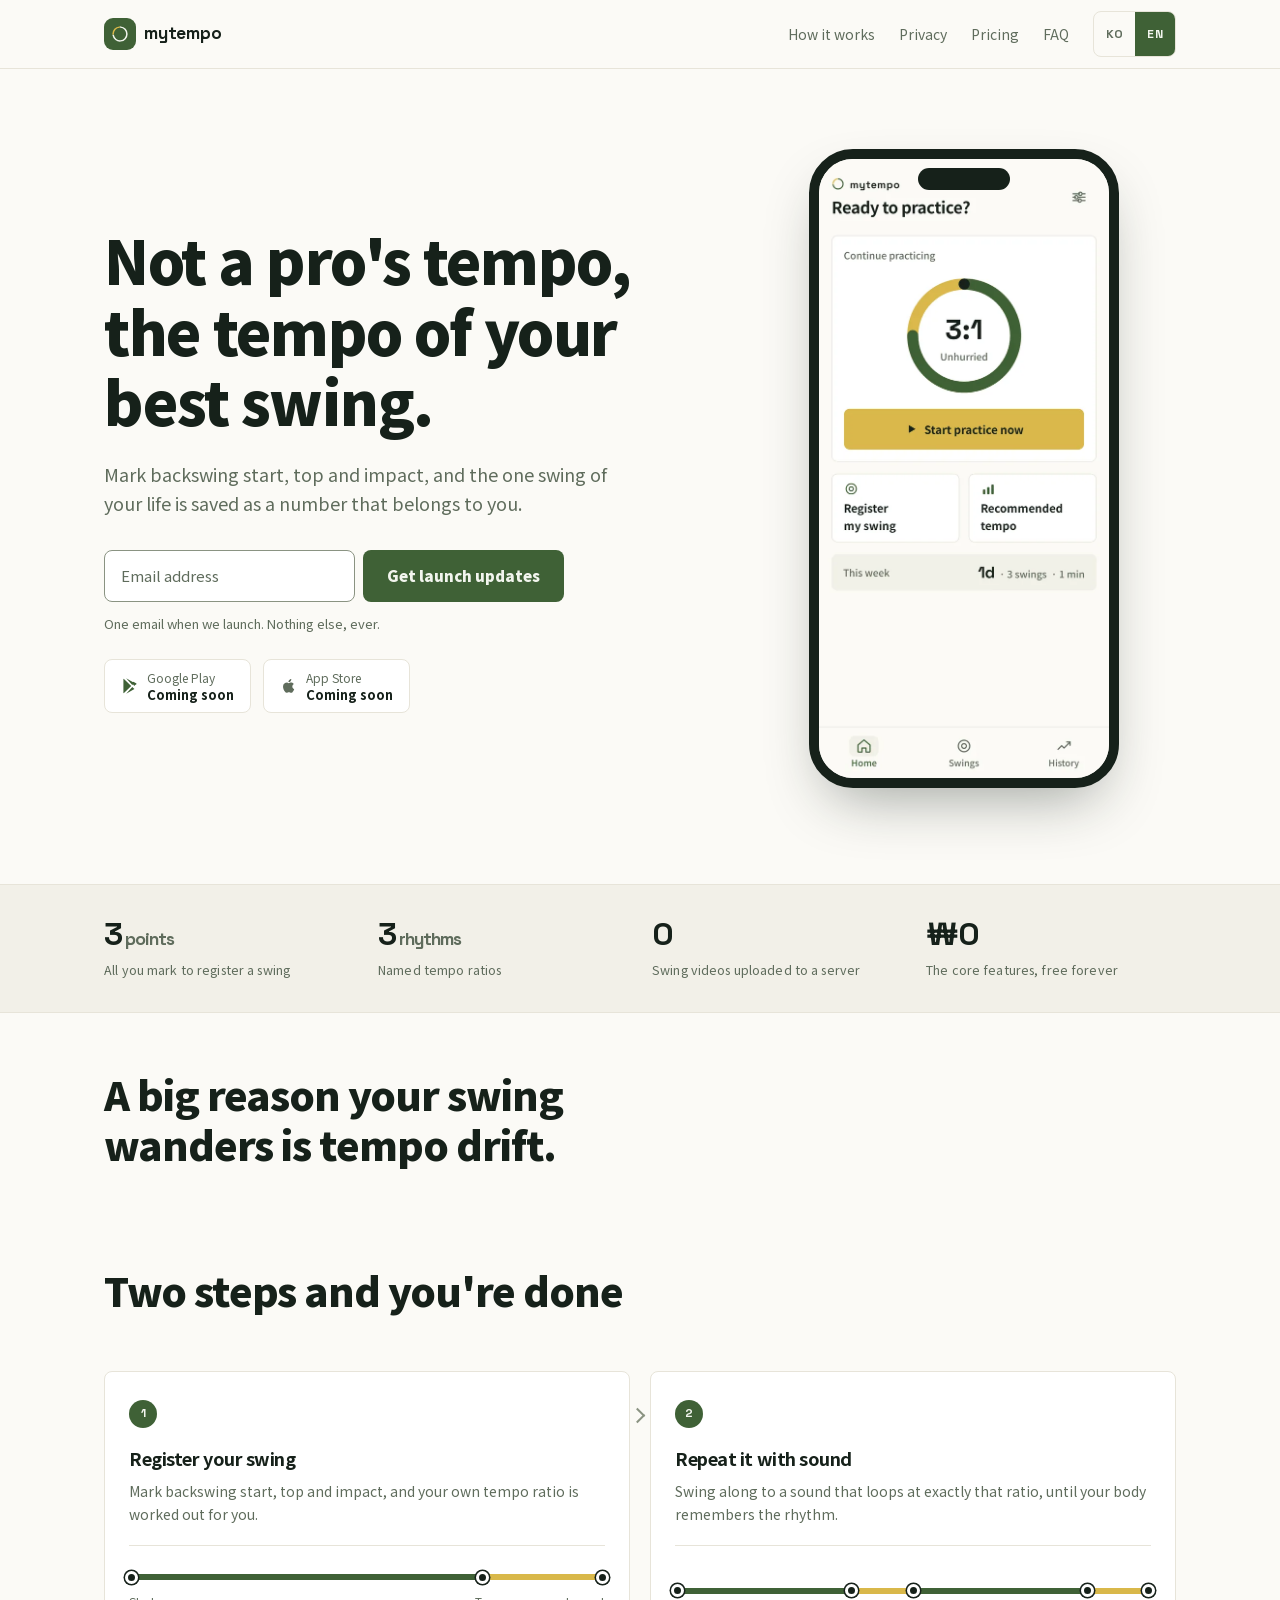
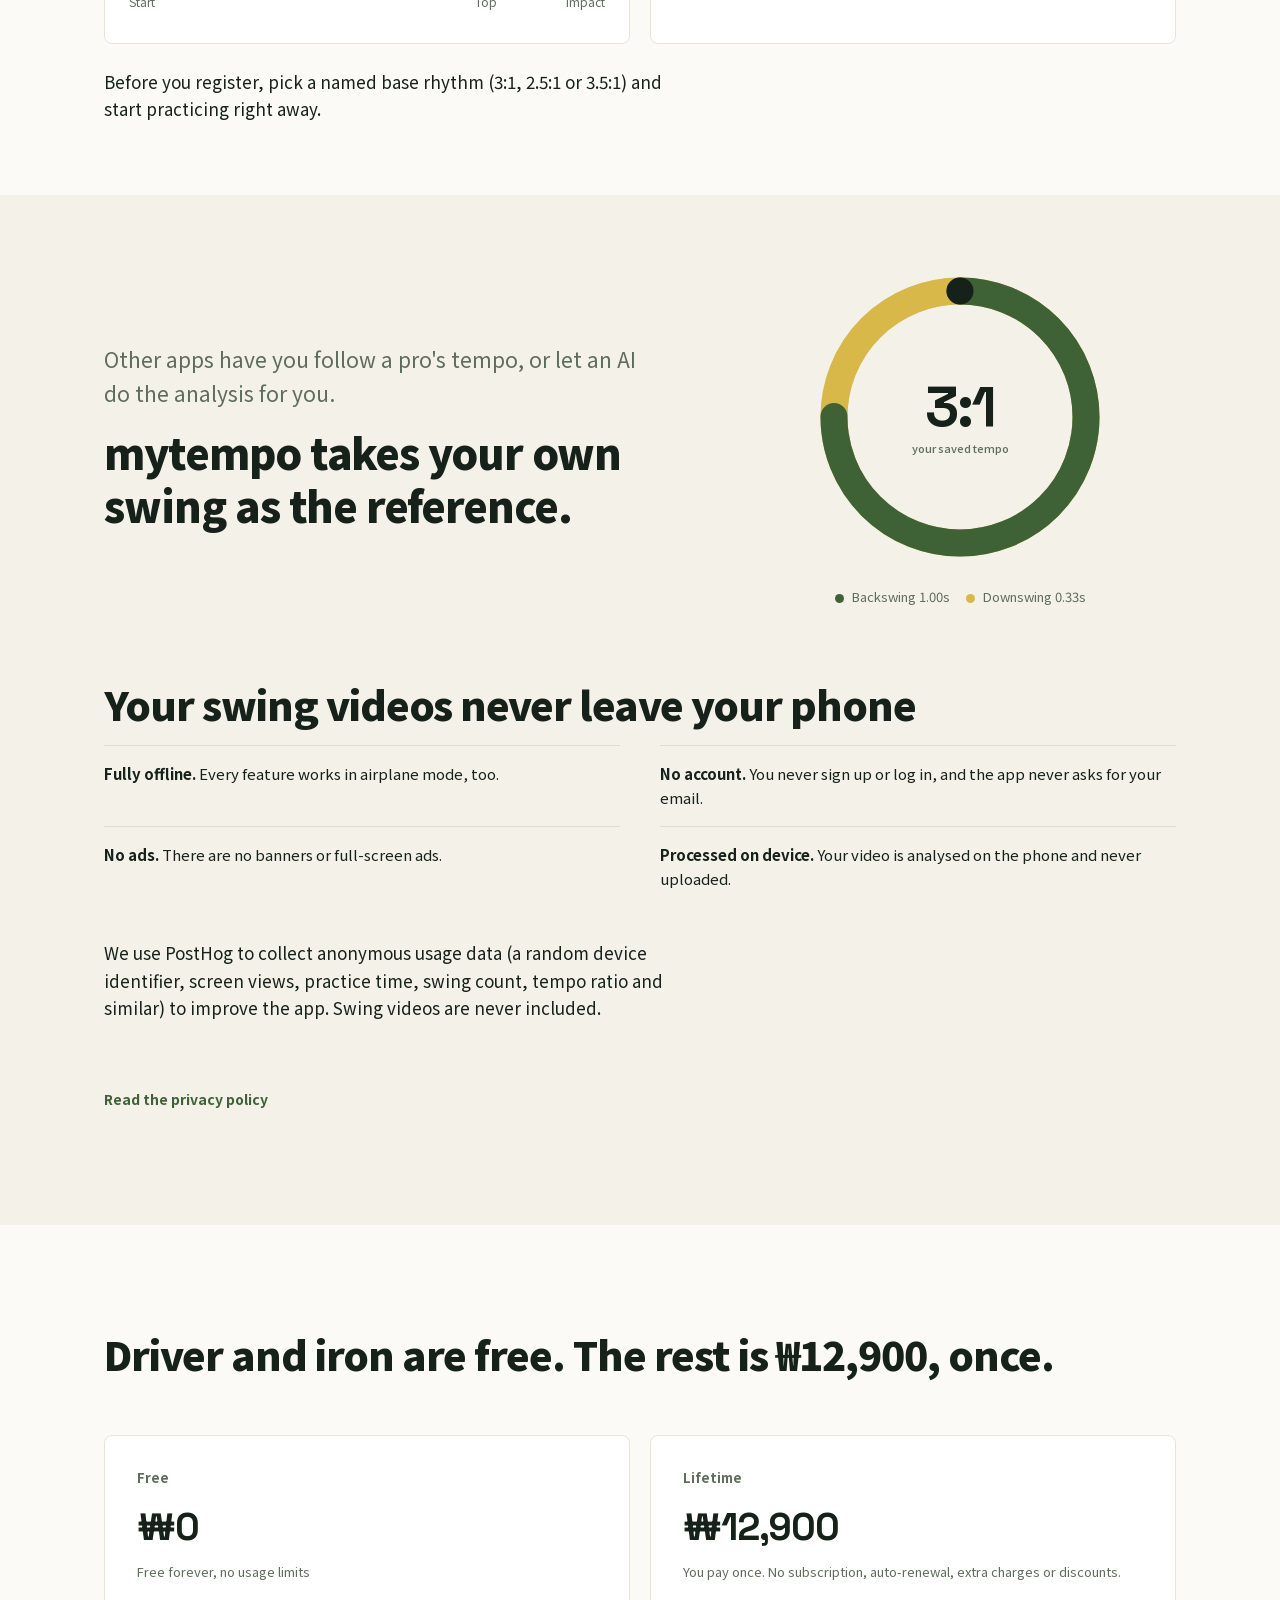
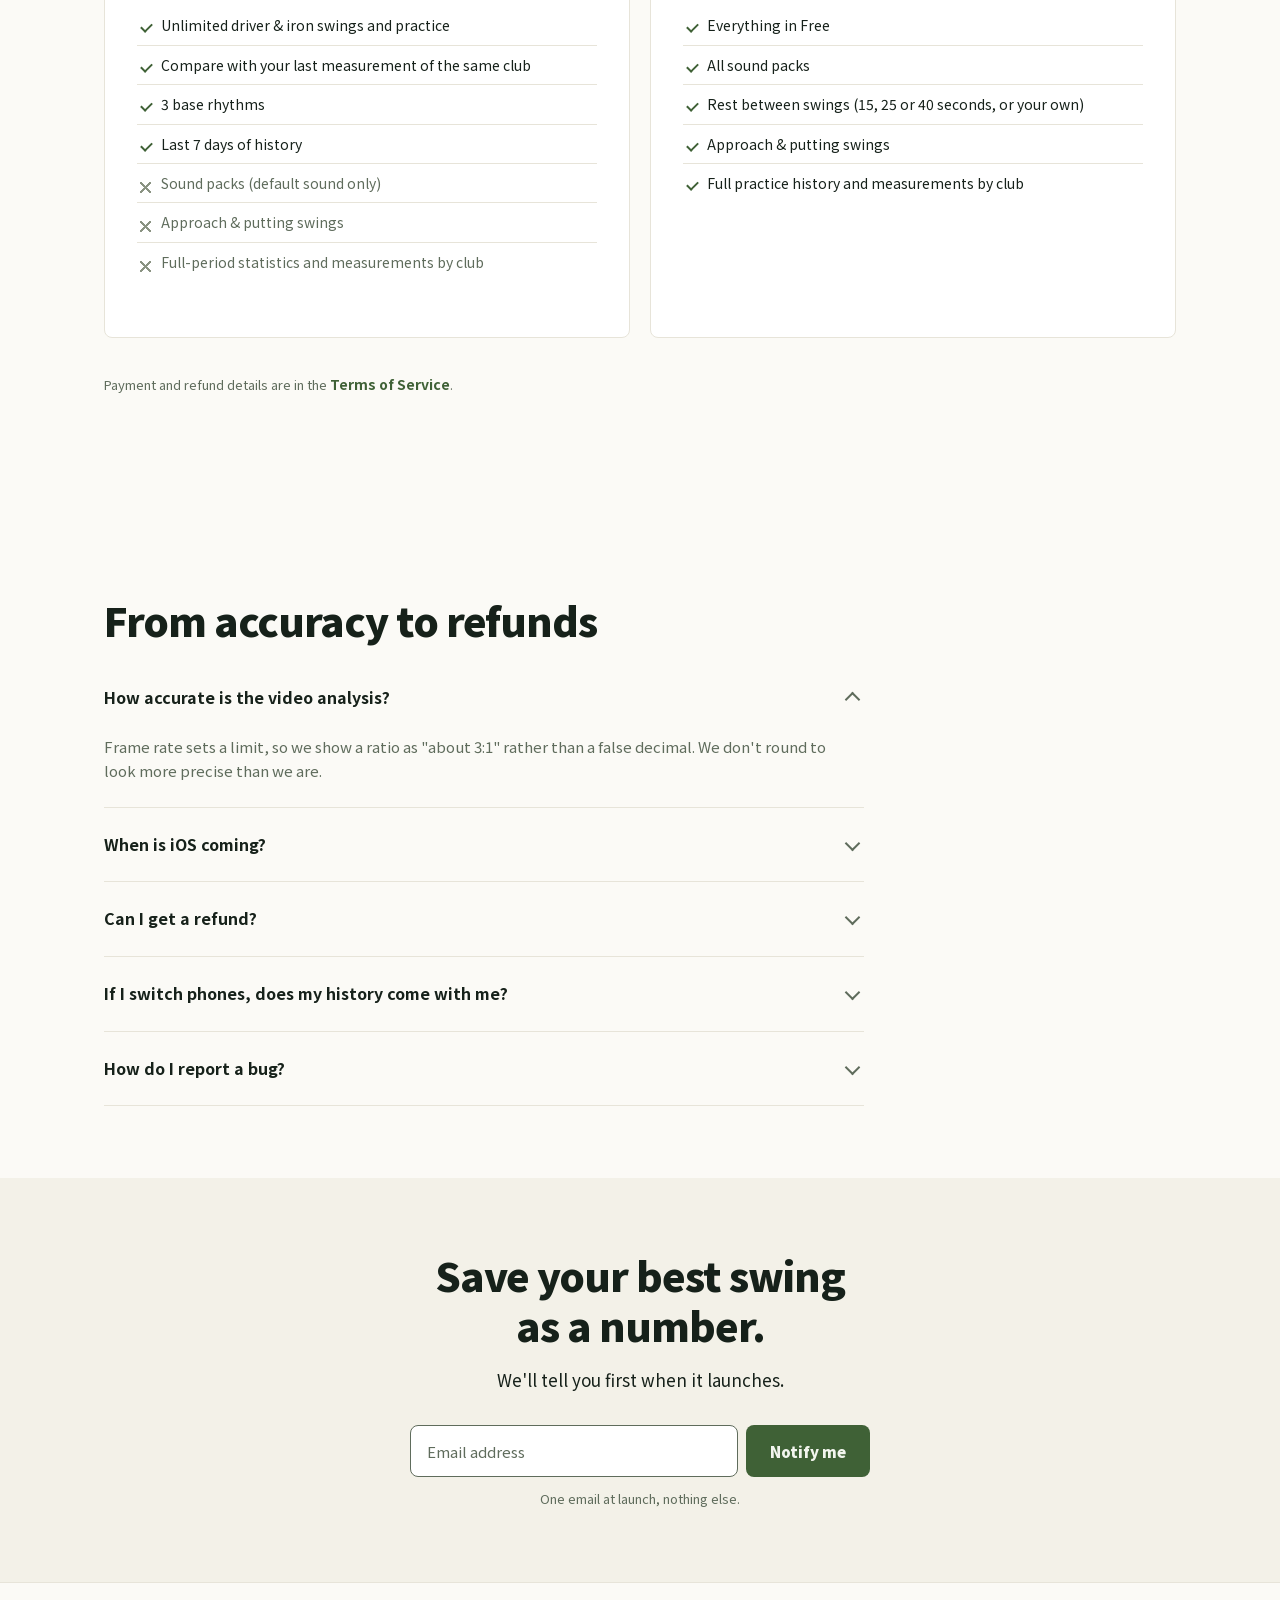
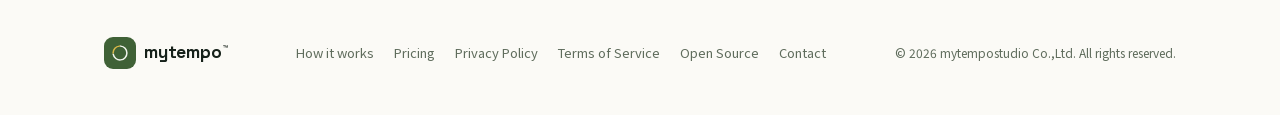
==== en/index.html @ bd902c28 "fix(web): 프라이버시 문구를 앱 동작에 맞추고 AI 티 금지 항목 정리, 한국어 신청 폼 복구 프라이버시: 앱은 연습 시간, 스윙 수, 비율, 클럽을 PostHog로 보낸다" ====
<!DOCTYPE html>
<html lang="en">
<head>
<meta charset="UTF-8">
<meta http-equiv="Content-Security-Policy" content="default-src 'self'; script-src 'self' 'sha256-woPlmpRkM1gqbswL9fDu/2VmFfqWz5HU817QuhK3Z4E=' 'sha256-KyHRJxmzaXodE8qSvsw2/BHRthdQx7RH0iosEl5xlU0='; style-src 'self' 'unsafe-inline'; img-src 'self' data:; font-src 'self'; connect-src 'self' https://qmpvnjoefkskmykwudxp.supabase.co; form-action 'self'; base-uri 'none'; object-src 'none';">
<meta name="viewport" content="width=device-width, initial-scale=1">
<title>The tempo of your best swing · mytempo</title>
<meta name="description" content="Mark three points and the one swing of your life is saved as your own number. A fully offline golf tempo trainer with no account and no ads.">
<meta property="og:title" content="The tempo of your best swing · mytempo">
<meta property="og:description" content="Not a pro's tempo. Yours. Fully offline, no ads.">
<meta property="og:type" content="website">
<meta property="og:url" content="https://mytempo.co.kr/en/">
<meta property="og:image" content="https://mytempo.co.kr/assets/og-en.png">
<meta property="og:image:width" content="1200">
<meta property="og:image:height" content="630">
<meta property="og:locale" content="en_US">
<meta property="og:locale:alternate" content="ko_KR">
<meta name="twitter:card" content="summary_large_image">
<meta name="theme-color" content="#FBFAF6" media="(prefers-color-scheme: light)">
<meta name="theme-color" content="#121510" media="(prefers-color-scheme: dark)">
<link rel="canonical" href="https://mytempo.co.kr/en/">
<link rel="alternate" hreflang="ko" href="https://mytempo.co.kr/">
<link rel="alternate" hreflang="en" href="https://mytempo.co.kr/en/">
<link rel="alternate" hreflang="x-default" href="https://mytempo.co.kr/">
<link rel="icon" href="data:image/svg+xml,%3Csvg xmlns='http://www.w3.org/2000/svg' viewBox='0 0 24 24'%3E%3Crect width='24' height='24' rx='6' fill='%233F6136'/%3E%3Cpath d='M 12.802 2.835 A 9.2 9.2 0 1 1 2.940 13.598' fill='none' stroke='%23F2F5EE' stroke-width='2' stroke-linecap='round'/%3E%3Cpath d='M 2.800 12.000 A 9.2 9.2 0 0 1 11.198 2.835' fill='none' stroke='%23D9B84A' stroke-width='2' stroke-linecap='round'/%3E%3C/svg%3E">
<link rel="stylesheet" href="/assets/fonts.css">
<link rel="stylesheet" href="/assets/style.css">
</head>
<body>

<a class="skip-link" href="#main">Skip to content</a>

<div class="lang-notice" id="lang-notice" hidden>
  <div class="wrap">
    <span>Showing the English version based on your browser language.</span>
    <a href="/?lang=ko" hreflang="ko" lang="ko">한국어로 보기</a>
    <button type="button" id="lang-notice-close">Dismiss</button>
  </div>
</div>

<nav class="nav">
  <div class="wrap">
    <a class="brand" href="/en/">
      <span class="brand-mark">
        <svg aria-hidden="true" viewBox="0 0 24 24" fill="none"><path d="M 12.802 2.835 A 9.2 9.2 0 1 1 2.940 13.598" style="stroke:var(--on-primary)" stroke-width="2" stroke-linecap="round"/><path d="M 2.800 12.000 A 9.2 9.2 0 0 1 11.198 2.835" style="stroke:var(--gold)" stroke-width="2" stroke-linecap="round"/></svg>
      </span>
      <span class="brand-word">mytempo</span>
    </a>
    <div class="nav-links">
      <a href="#how">How it works</a>
      <a href="#trust">Privacy</a>
      <a href="#pricing">Pricing</a>
      <a href="#faq">FAQ</a>
    </div>
    <div class="lang-switch" role="group" aria-label="Language">
      <a href="/?lang=ko" hreflang="ko" lang="ko">KO</a>
      <a href="/en/" hreflang="en" lang="en" aria-current="true">EN</a>
    </div>
  </div>
</nav>

<main id="main">

<section class="hero">
  <div class="wrap">
    <div>
      <h1>Not a pro's tempo,<br>the tempo of your best swing.</h1>
      <p class="lead">Mark backswing start, top and impact, and the one swing of your life is saved as a number that belongs to you.</p>

      <form class="signup js-signup" id="signup" novalidate>
        <label for="email" style="position:absolute;left:-9999px">Email address</label>
        <input id="email" type="email" name="email" placeholder="Email address" autocomplete="email" required>
        <input type="text" name="company" tabindex="-1" autocomplete="off" aria-hidden="true"
               style="position:absolute;left:-9999px;width:1px;height:1px;opacity:0">
        <button class="btn-primary" type="submit">Get launch updates</button>
      </form>
      <p class="cta-note js-note" role="status" aria-live="polite">One email when we launch. Nothing else, ever.</p>

      <div class="store-row">
        <span class="store-badge">
          <svg aria-hidden="true" viewBox="0 0 24 24" fill="currentColor" style="color:var(--green)"><path d="M3.6 2.2a1 1 0 0 0-.4.8v18a1 1 0 0 0 .4.8l10-9.8-10-9.8Zm11.4 8.5 2.9-2.8-11-6.3 8.1 9.1Zm0 2.6-8.1 9.1 11-6.3-2.9-2.8Zm1.5-1.3 3.6-2a1 1 0 0 0 0-1.8l-3.6-2-2.1 2 2.1 2 2.1 1.8Z"/></svg>
          <span>Google Play<b>Coming soon</b></span>
        </span>
        <span class="store-badge">
          <svg aria-hidden="true" viewBox="0 0 24 24" fill="currentColor" style="color:var(--muted)"><path d="M16.4 12.7c0-2.3 1.9-3.4 2-3.5-1.1-1.6-2.8-1.8-3.4-1.8-1.4-.1-2.8.9-3.5.9-.7 0-1.8-.9-3-.8-1.5 0-2.9.9-3.7 2.3-1.6 2.7-.4 6.8 1.1 9 .8 1.1 1.7 2.3 2.9 2.3 1.2 0 1.6-.7 3-.7 1.4 0 1.8.7 3 .7 1.3 0 2.1-1.1 2.8-2.2.9-1.3 1.3-2.5 1.3-2.6 0 0-2.5-1-2.5-3.6ZM14.1 5.5c.6-.8 1.1-1.9 1-3-.9 0-2.1.6-2.8 1.4-.6.7-1.2 1.8-1 2.9 1 .1 2.1-.5 2.8-1.3Z"/></svg>
          <span>App Store<b>Coming soon</b></span>
        </span>
      </div>
    </div>

    <div class="phone-stage">
      <div class="phone">
        <span class="phone-notch" aria-hidden="true"></span>
        <picture>
          <source media="(prefers-color-scheme: dark)" type="image/webp" srcset="/assets/app-home-dark-en.webp">
          <source media="(prefers-color-scheme: dark)" srcset="/assets/app-home-dark-en.png">
          <source type="image/webp" srcset="/assets/app-home-light-en.webp">
          <img src="/assets/app-home-light-en.png" width="620" height="1277" decoding="async"
               alt="The mytempo home screen: the 3:1 base-rhythm tempo ring with backswing and downswing arcs, a Start practice now button, and Register my swing / Recommended tempo cards below.">
        </picture>
      </div>
    </div>
  </div>
</section>

<div class="stats-strip">
  <div class="wrap">
    <div class="stat"><p class="n">3<span> points</span></p><p class="t">All you mark to register a swing</p></div>
    <div class="stat"><p class="n">3<span> rhythms</span></p><p class="t">Named tempo ratios</p></div>
    <div class="stat"><p class="n">0</p><p class="t">Swing videos uploaded to a server</p></div>
    <div class="stat"><p class="n">₩0</p><p class="t">The core features, free forever</p></div>
  </div>
</div>

<section class="tight statement-only">
  <div class="wrap">
    <h2 class="section-title">A big reason your swing<br>wanders is tempo drift.</h2>
  </div>
</section>

<section id="how" class="tight">
  <div class="wrap">
    <h2 class="section-title" style="margin-bottom:56px">Two steps and you're done</h2>
    <div class="steps steps-linked">

      <div class="step">
        <div class="idx">1</div>
        <h3>Register your swing</h3>
        <p>Mark backswing start, top and impact, and your own tempo ratio is worked out for you.</p>
        <div class="step-visual">
          <div style="width:100%">
            <div class="marks">
              <span class="pt"></span><span class="seg bs"></span><span class="pt"></span><span class="seg ds"></span><span class="pt"></span>
            </div>
            <div class="marks-legend"><span>Start</span><span>Top</span><span>Impact</span></div>
          </div>
        </div>
      </div>

      <div class="step">
        <div class="idx">2</div>
        <h3>Repeat it with sound</h3>
        <p>Swing along to a sound that loops at exactly that ratio, until your body remembers the rhythm.</p>
        <div class="step-visual">
          <div class="marks" aria-hidden="true"><span class="pt"></span><span class="seg bs"></span><span class="pt"></span><span class="seg ds"></span><span class="pt"></span><span class="seg bs"></span><span class="pt"></span><span class="seg ds"></span><span class="pt"></span></div>
        </div>
      </div>

    </div>
    <p class="section-sub" style="margin-top:24px">Before you register, pick a named base rhythm (3:1, 2.5:1 or 3.5:1) and start practicing right away.</p>
  </div>
</section>

<section class="band tight">
  <div class="wrap difference-row">
    <div class="difference">
      <p class="statement">Other apps have you follow a pro's tempo, or let an AI do the analysis for you.</p>
      <p class="statement-accent">mytempo takes your own swing as the reference.</p>
    </div>

    <div class="difference-ring">
      <div class="ring lg" role="img"
           aria-label="A tempo ring split 3 to 1 between backswing and downswing. A moving dot passes backswing start, top and impact in turn.">
        <svg aria-hidden="true" viewBox="0 0 100 100">
          <circle class="ring-track" cx="50" cy="50" r="42" fill="none" stroke-width="9"/>
          <circle class="ring-gold" cx="50" cy="50" r="42" fill="none" stroke-width="9" stroke-linecap="round" transform="rotate(-90 50 50)" stroke-dasharray="264"/>
          <circle class="ring-green" cx="50" cy="50" r="42" fill="none" stroke-width="9" stroke-linecap="round" transform="rotate(-90 50 50)" stroke-dasharray="198 66"/>
          <circle class="ring-fx ring-fx-top" cx="8" cy="50" r="8.5"/>
          <circle class="ring-fx ring-fx-impact" cx="50" cy="8" r="8.5"/>
        </svg>
        <div class="ring-dot-wrap" aria-hidden="true">
          <svg aria-hidden="true" viewBox="0 0 100 100"><circle class="ring-dot" cx="50" cy="8" r="4.5"/></svg>
        </div>
        <div class="ring-center">3:1<small>your saved tempo</small></div>
      </div>
      <p class="ring-caption">
        <span><i class="k-green"></i>Backswing 1.00s</span>
        <span><i class="k-gold"></i>Downswing 0.33s</span>
      </p>
    </div>
  </div>
</section>

<section id="trust" class="band" style="padding-top:0">
  <div class="wrap">
    <h2 class="section-title">Your swing videos never leave your phone</h2>
    <div class="trust-grid">
      <div class="trust-item">
        <p><b>Fully offline.</b> Every feature works in airplane mode, too.</p>
      </div>
      <div class="trust-item">
        <p><b>No account.</b> You never sign up or log in, and the app never asks for your email.</p>
      </div>
      <div class="trust-item">
        <p><b>No ads.</b> There are no banners or full-screen ads.</p>
      </div>
      <div class="trust-item">
        <p><b>Processed on device.</b> Your video is analysed on the phone and never uploaded.</p>
      </div>
    </div>
    <p class="section-sub" style="margin-top:16px">We use PostHog to collect anonymous usage data (a random device identifier, screen views, practice time, swing count, tempo ratio and similar) to improve the app. Swing videos are never included.</p>
    <a class="link-arrow" href="/en/privacy/">Read the privacy policy</a>
  </div>
</section>

<section id="pricing">
  <div class="wrap">
    <h2 class="section-title" style="margin-bottom:56px">Driver and iron are free. The rest is ₩12,900, once.</h2>
    <div class="price-grid">
      <div class="price-card">
        <div class="plan-row"><p class="plan">Free</p></div>
        <p class="amount">₩0</p>
        <p class="desc">Free forever, no usage limits</p>
        <ul>
          <li>Unlimited driver &amp; iron swings and practice</li>
          <li>Compare with your last measurement of the same club</li>
          <li>3 base rhythms</li>
          <li>Last 7 days of history</li>
                    <li class="off">Sound packs (default sound only)</li>
          <li class="off">Approach &amp; putting swings</li>
          <li class="off">Full-period statistics and measurements by club</li>
        </ul>
      </div>
      <div class="price-card">
        <div class="plan-row"><p class="plan">Lifetime</p></div>
        <p class="amount">₩12,900</p>
        <p class="desc">You pay once. No subscription, auto-renewal, extra charges or discounts.</p>
        <ul>
          <li>Everything in Free</li>
          <li>All sound packs</li>
          <li>Rest between swings (15, 25 or 40 seconds, or your own)</li>
          <li>Approach &amp; putting swings</li>
          <li>Full practice history and measurements by club</li>
        </ul>
      </div>
    </div>
    <p class="price-foot">Payment and refund details are in the <a class="link-arrow" href="/en/terms/">Terms of Service</a>.</p>
  </div>
</section>

<section id="faq" class="tight">
  <div class="wrap">
    <h2 class="section-title">From accuracy to refunds</h2>
    <div class="faq">
      <details open>
        <summary>How accurate is the video analysis?</summary>
        <p>Frame rate sets a limit, so we show a ratio as "about 3:1" rather than a false decimal. We don't round to look more precise than we are.</p>
      </details>
      <details>
        <summary>When is iOS coming?</summary>
        <p>We plan to launch on Android (Google Play) and iOS (App Store) together. Leave your email and we'll tell you as soon as it's out.</p>
      </details>
      <details>
        <summary>Can I get a refund?</summary>
        <p>Within 7 days of purchase you can request a withdrawal under Korean e-commerce law, though this may be limited since the feature unlocks immediately on payment. The app market's (Google Play, etc.) refund policy applies first. If that doesn't work, email contact@mytempo.co.kr.</p>
      </details>
      <details>
        <summary>If I switch phones, does my history come with me?</summary>
        <p>History is stored on your device, and the App doesn't move it for you. If you use your phone's built-in backup (Google or iCloud) or device-transfer tools, it may come along. You can also save your swings as a JSON file with "Export my data" in Settings, but the App can't import that file back yet.</p>
      </details>
      <details>
        <summary>How do I report a bug?</summary>
        <p>Email contact@mytempo.co.kr with what happened and a screenshot if you can. You can also reach us straight from the app via "Contact us" in Settings.</p>
      </details>
    </div>
  </div>
</section>

<section class="band final-cta tight">
  <div class="wrap">
    <h2 class="section-title">Save your best swing<br>as a number.</h2>
    <p class="section-sub" style="margin:0 auto 32px">We'll tell you first when it launches.</p>
    <form class="signup js-signup" novalidate>
      <label for="email2" style="position:absolute;left:-9999px">Email address</label>
      <input id="email2" type="email" name="email" placeholder="Email address" autocomplete="email" required>
      <input type="text" name="company" tabindex="-1" autocomplete="off" aria-hidden="true"
             style="position:absolute;left:-9999px;width:1px;height:1px;opacity:0">
      <button class="btn-primary" type="submit">Notify me</button>
    </form>
    <p class="cta-note js-note" role="status" aria-live="polite">One email at launch, nothing else.</p>
  </div>
</section>

</main>

<footer>
  <div class="wrap">
    <div class="brand">
      <span class="brand-mark">
        <svg aria-hidden="true" viewBox="0 0 24 24" fill="none"><path d="M 12.802 2.835 A 9.2 9.2 0 1 1 2.940 13.598" style="stroke:var(--on-primary)" stroke-width="2" stroke-linecap="round"/><path d="M 2.800 12.000 A 9.2 9.2 0 0 1 11.198 2.835" style="stroke:var(--gold)" stroke-width="2" stroke-linecap="round"/></svg>
      </span>
      <span class="brand-word">mytempo<span class="brand-tm">™</span></span>
    </div>
    <div class="footer-links">
      <a href="#how">How it works</a>
      <a href="#pricing">Pricing</a>
      <a href="/en/privacy/">Privacy Policy</a>
      <a href="/en/terms/">Terms of Service</a>
      <a href="/en/oss/">Open Source</a>
      <a href="mailto:contact@mytempo.co.kr">Contact</a>
    </div>
    <div class="footer-copy">© 2026 mytempostudio Co.,Ltd. All rights reserved.</div>
  </div>
</footer>

<script>
(function(){var n=document.getElementById("lang-notice");if(!n)return;
  var auto=false;
  try{ auto = sessionStorage.getItem("mytempo:autoLang")==="1"; sessionStorage.removeItem("mytempo:autoLang"); }catch(e){}
  if(!auto) return;
  try{ if(localStorage.getItem("mytempo:langNoticeSeen")) return; }catch(e){}
  n.hidden=false;
  document.getElementById("lang-notice-close").addEventListener("click",function(){
    n.hidden=true; try{localStorage.setItem("mytempo:langNoticeSeen","1");}catch(e){}
  });})();
(function(){var s=document.querySelector(".lang-switch");if(!s)return;
  s.addEventListener("click",function(e){var a=e.target.closest("a");if(!a)return;
    try{localStorage.setItem("mytempo:lang",a.getAttribute("hreflang"));}catch(err){}});})();
</script>

<script>
/* Launch-notification signup. Same endpoint as the Korean page.
   Storage: a single security-definer function on Supabase — the table itself is not
   reachable with the publishable key, so this key being public exposes nothing.
   Duplicate addresses pass silently so that no one can probe whether an address is on the list. */
(function () {
  var ENDPOINT = 'https://qmpvnjoefkskmykwudxp.supabase.co/rest/v1/rpc/subscribe_launch';
  var KEY = 'sb_publishable_e43NxXMODsX_8WIF1ci0JA_yK0rhF0T';

  var OK   = "You're on the list. We'll email you once when we launch.";
  var FAIL = 'That didn’t go through. Try again in a moment, or email contact@mytempo.co.kr';
  var BAD  = 'Please check the email address.';

  function valid(v) { return /^[^\s@]+@[^\s@]+\.[^\s@]{2,}$/.test(v); }
  function say(form, msg, tone) {
    var note = form.parentNode.querySelector('.js-note');
    if (!note) return;
    note.textContent = msg;
    note.style.color = tone === 'ok' ? 'var(--green)' : tone === 'err' ? '#B4472F' : '';
  }

  Array.prototype.forEach.call(document.querySelectorAll('.js-signup'), function (form) {
    form.addEventListener('submit', function (e) {
      e.preventDefault();
      if (form.dataset.sent === '1') return;
      if (form.elements.company && form.elements.company.value) { say(form, OK, 'ok'); return; }

      var input = form.querySelector('input[type=email]');
      var email = (input.value || '').trim();
      if (!valid(email)) { say(form, BAD, 'err'); input.focus(); return; }

      var btn = form.querySelector('button');
      var label = btn.textContent;
      btn.disabled = true;
      btn.textContent = 'Sending…';

      fetch(ENDPOINT, {
        method: 'POST',
        headers: {
          'Content-Type': 'application/json',
          'apikey': KEY,
          'Authorization': 'Bearer ' + KEY,
          'Prefer': 'return=minimal'
        },
        body: JSON.stringify({ p_email: email })
      })
        .then(function (res) {
          if (res.ok) { form.dataset.sent = '1'; input.value = ''; say(form, OK, 'ok'); }
          else { say(form, FAIL, 'err'); }
        })
        .catch(function () { say(form, FAIL, 'err'); })
        .finally(function () { btn.disabled = false; btn.textContent = label; });
    });
  });
})();
</script>
</body>
</html>
---- assets/fonts.css ----
@font-face {
  font-family: 'Noto Sans KR';
  font-style: normal;
  font-weight: 400;
  font-display: swap;
  src: url(/assets/fonts/PbykFmXiEBPT4ITbgNA5Cgm203Tq4JJWq209pU0DPdWuqxJFA4GNDCBYtw.0.woff2) format('woff2');
  unicode-range: U+f9ca-fa0b, U+ff03-ff05, U+ff07, U+ff0a-ff0b, U+ff0d-ff19, U+ff1b, U+ff1d, U+ff20-ff5b, U+ff5d, U+ffe0-ffe3, U+ffe5-ffe6;
}
@font-face {
  font-family: 'Noto Sans KR';
  font-style: normal;
  font-weight: 400;
  font-display: swap;
  src: url(/assets/fonts/PbykFmXiEBPT4ITbgNA5Cgm203Tq4JJWq209pU0DPdWuqxJFA4GNDCBYtw.1.woff2) format('woff2');
  unicode-range: U+f92f-f980, U+f982-f9c9;
}
@font-face {
  font-family: 'Noto Sans KR';
  font-style: normal;
  font-weight: 400;
  font-display: swap;
  src: url(/assets/fonts/PbykFmXiEBPT4ITbgNA5Cgm203Tq4JJWq209pU0DPdWuqxJFA4GNDCBYtw.2.woff2) format('woff2');
  unicode-range: U+d723-d728, U+d72a-d733, U+d735-d748, U+d74a-d74f, U+d752-d753, U+d755-d757, U+d75a-d75f, U+d762-d764, U+d766-d768, U+d76a-d76b, U+d76d-d76f, U+d771-d787, U+d789-d78b, U+d78d-d78f, U+d791-d797, U+d79a, U+d79c, U+d79e-d7a3, U+f900-f909, U+f90b-f92e;
}
@font-face {
  font-family: 'Noto Sans KR';
  font-style: normal;
  font-weight: 400;
  font-display: swap;
  src: url(/assets/fonts/PbykFmXiEBPT4ITbgNA5Cgm203Tq4JJWq209pU0DPdWuqxJFA4GNDCBYtw.3.woff2) format('woff2');
  unicode-range: U+d679-d68b, U+d68e-d69e, U+d6a0, U+d6a2-d6a7, U+d6a9-d6c3, U+d6c6-d6c7, U+d6c9-d6cb, U+d6cd-d6d3, U+d6d5-d6d6, U+d6d8-d6e3, U+d6e5-d6e7, U+d6e9-d6fb, U+d6fd-d717, U+d719-d71f, U+d721-d722;
}
@font-face {
  font-family: 'Noto Sans KR';
  font-style: normal;
  font-weight: 400;
  font-display: swap;
  src: url(/assets/fonts/PbykFmXiEBPT4ITbgNA5Cgm203Tq4JJWq209pU0DPdWuqxJFA4GNDCBYtw.4.woff2) format('woff2');
  unicode-range: U+d5bc-d5c7, U+d5ca-d5cb, U+d5cd-d5cf, U+d5d1-d5d7, U+d5d9-d5da, U+d5dc, U+d5de-d5e3, U+d5e6-d5e7, U+d5e9-d5eb, U+d5ed-d5f6, U+d5f8, U+d5fa-d5ff, U+d602-d603, U+d605-d607, U+d609-d60f, U+d612-d613, U+d616-d61b, U+d61d-d637, U+d63a-d63b, U+d63d-d63f, U+d641-d647, U+d64a-d64c, U+d64e-d653, U+d656-d657, U+d659-d65b, U+d65d-d666, U+d668, U+d66a-d678;
}
@font-face {
  font-family: 'Noto Sans KR';
  font-style: normal;
  font-weight: 400;
  font-display: swap;
  src: url(/assets/fonts/PbykFmXiEBPT4ITbgNA5Cgm203Tq4JJWq209pU0DPdWuqxJFA4GNDCBYtw.5.woff2) format('woff2');
  unicode-range: U+d507, U+d509-d50b, U+d50d-d513, U+d515-d53b, U+d53e-d53f, U+d541-d543, U+d545-d54c, U+d54e, U+d550, U+d552-d557, U+d55a-d55b, U+d55d-d55f, U+d561-d564, U+d566-d567, U+d56a, U+d56c, U+d56e-d573, U+d576-d577, U+d579-d583, U+d585-d586, U+d58a-d5a4, U+d5a6-d5bb;
}
@font-face {
  font-family: 'Noto Sans KR';
  font-style: normal;
  font-weight: 400;
  font-display: swap;
  src: url(/assets/fonts/PbykFmXiEBPT4ITbgNA5Cgm203Tq4JJWq209pU0DPdWuqxJFA4GNDCBYtw.6.woff2) format('woff2');
  unicode-range: U+d464-d477, U+d47a-d47b, U+d47d-d47f, U+d481-d487, U+d489-d48a, U+d48c, U+d48e-d4e7, U+d4e9-d503, U+d505-d506;
}
@font-face {
  font-family: 'Noto Sans KR';
  font-style: normal;
  font-weight: 400;
  font-display: swap;
  src: url(/assets/fonts/PbykFmXiEBPT4ITbgNA5Cgm203Tq4JJWq209pU0DPdWuqxJFA4GNDCBYtw.7.woff2) format('woff2');
  unicode-range: U+d3bf-d3c7, U+d3ca-d3cf, U+d3d1-d3eb, U+d3ee-d3ef, U+d3f1-d3f3, U+d3f5-d3fb, U+d3fd-d400, U+d402-d45b, U+d45d-d463;
}
@font-face {
  font-family: 'Noto Sans KR';
  font-style: normal;
  font-weight: 400;
  font-display: swap;
  src: url(/assets/fonts/PbykFmXiEBPT4ITbgNA5Cgm203Tq4JJWq209pU0DPdWuqxJFA4GNDCBYtw.8.woff2) format('woff2');
  unicode-range: U+d2ff, U+d302-d304, U+d306-d30b, U+d30f, U+d311-d313, U+d315-d31b, U+d31e, U+d322-d324, U+d326-d327, U+d32a-d32b, U+d32d-d32f, U+d331-d337, U+d339-d33c, U+d33e-d37b, U+d37e-d37f, U+d381-d383, U+d385-d38b, U+d38e-d390, U+d392-d397, U+d39a-d39b, U+d39d-d39f, U+d3a1-d3a7, U+d3a9-d3aa, U+d3ac, U+d3ae-d3b3, U+d3b5-d3b7, U+d3b9-d3bb, U+d3bd-d3be;
}
@font-face {
  font-family: 'Noto Sans KR';
  font-style: normal;
  font-weight: 400;
  font-display: swap;
  src: url(/assets/fonts/PbykFmXiEBPT4ITbgNA5Cgm203Tq4JJWq209pU0DPdWuqxJFA4GNDCBYtw.9.woff2) format('woff2');
  unicode-range: U+d257-d27f, U+d281-d29b, U+d29d-d29f, U+d2a1-d2ab, U+d2ad-d2b7, U+d2ba-d2bb, U+d2bd-d2bf, U+d2c1-d2c7, U+d2c9-d2ef, U+d2f2-d2f3, U+d2f5-d2f7, U+d2f9-d2fe;
}
@font-face {
  font-family: 'Noto Sans KR';
  font-style: normal;
  font-weight: 400;
  font-display: swap;
  src: url(/assets/fonts/PbykFmXiEBPT4ITbgNA5Cgm203Tq4JJWq209pU0DPdWuqxJFA4GNDCBYtw.10.woff2) format('woff2');
  unicode-range: U+d1b4, U+d1b6-d1f3, U+d1f5-d22b, U+d22e-d22f, U+d231-d233, U+d235-d23b, U+d23d-d240, U+d242-d256;
}
@font-face {
  font-family: 'Noto Sans KR';
  font-style: normal;
  font-weight: 400;
  font-display: swap;
  src: url(/assets/fonts/PbykFmXiEBPT4ITbgNA5Cgm203Tq4JJWq209pU0DPdWuqxJFA4GNDCBYtw.11.woff2) format('woff2');
  unicode-range: U+d105-d12f, U+d132-d133, U+d135-d137, U+d139-d13f, U+d141-d142, U+d144, U+d146-d14b, U+d14e-d14f, U+d151-d153, U+d155-d15b, U+d15e-d187, U+d189-d19f, U+d1a2-d1a3, U+d1a5-d1a7, U+d1a9-d1af, U+d1b2-d1b3;
}
@font-face {
  font-family: 'Noto Sans KR';
  font-style: normal;
  font-weight: 400;
  font-display: swap;
  src: url(/assets/fonts/PbykFmXiEBPT4ITbgNA5Cgm203Tq4JJWq209pU0DPdWuqxJFA4GNDCBYtw.12.woff2) format('woff2');
  unicode-range: U+d04b-d04f, U+d051-d057, U+d059-d06b, U+d06d-d06f, U+d071-d073, U+d075-d07b, U+d07e-d0a3, U+d0a6-d0a7, U+d0a9-d0ab, U+d0ad-d0b3, U+d0b6, U+d0b8, U+d0ba-d0bf, U+d0c2-d0c3, U+d0c5-d0c7, U+d0c9-d0cf, U+d0d2, U+d0d6-d0db, U+d0de-d0df, U+d0e1-d0e3, U+d0e5-d0eb, U+d0ee-d0f0, U+d0f2-d104;
}
@font-face {
  font-family: 'Noto Sans KR';
  font-style: normal;
  font-weight: 400;
  font-display: swap;
  src: url(/assets/fonts/PbykFmXiEBPT4ITbgNA5Cgm203Tq4JJWq209pU0DPdWuqxJFA4GNDCBYtw.13.woff2) format('woff2');
  unicode-range: U+cfa2-cfc3, U+cfc5-cfdf, U+cfe2-cfe3, U+cfe5-cfe7, U+cfe9-cff4, U+cff6-cffb, U+cffd-cfff, U+d001-d003, U+d005-d017, U+d019-d033, U+d036-d037, U+d039-d03b, U+d03d-d04a;
}
@font-face {
  font-family: 'Noto Sans KR';
  font-style: normal;
  font-weight: 400;
  font-display: swap;
  src: url(/assets/fonts/PbykFmXiEBPT4ITbgNA5Cgm203Tq4JJWq209pU0DPdWuqxJFA4GNDCBYtw.14.woff2) format('woff2');
  unicode-range: U+cef0-cef3, U+cef6, U+cef9-ceff, U+cf01-cf03, U+cf05-cf07, U+cf09-cf0f, U+cf11-cf12, U+cf14-cf1b, U+cf1d-cf1f, U+cf21-cf2f, U+cf31-cf53, U+cf56-cf57, U+cf59-cf5b, U+cf5d-cf63, U+cf66, U+cf68, U+cf6a-cf6f, U+cf71-cf84, U+cf86-cf8b, U+cf8d-cfa1;
}
@font-face {
  font-family: 'Noto Sans KR';
  font-style: normal;
  font-weight: 400;
  font-display: swap;
  src: url(/assets/fonts/PbykFmXiEBPT4ITbgNA5Cgm203Tq4JJWq209pU0DPdWuqxJFA4GNDCBYtw.15.woff2) format('woff2');
  unicode-range: U+ce3c-ce57, U+ce5a-ce5b, U+ce5d-ce5f, U+ce61-ce67, U+ce6a, U+ce6c, U+ce6e-ce73, U+ce76-ce77, U+ce79-ce7b, U+ce7d-ce83, U+ce85-ce88, U+ce8a-ce8f, U+ce91-ce93, U+ce95-ce97, U+ce99-ce9f, U+cea2, U+cea4-ceab, U+cead-cee3, U+cee6-cee7, U+cee9-ceeb, U+ceed-ceef;
}
@font-face {
  font-family: 'Noto Sans KR';
  font-style: normal;
  font-weight: 400;
  font-display: swap;
  src: url(/assets/fonts/PbykFmXiEBPT4ITbgNA5Cgm203Tq4JJWq209pU0DPdWuqxJFA4GNDCBYtw.16.woff2) format('woff2');
  unicode-range: U+cd92-cd93, U+cd96-cd97, U+cd99-cd9b, U+cd9d-cda3, U+cda6-cda8, U+cdaa-cdaf, U+cdb1-cdc3, U+cdc5-cdcb, U+cdcd-cde7, U+cde9-ce03, U+ce05-ce1f, U+ce22-ce34, U+ce36-ce3b;
}
@font-face {
  font-family: 'Noto Sans KR';
  font-style: normal;
  font-weight: 400;
  font-display: swap;
  src: url(/assets/fonts/PbykFmXiEBPT4ITbgNA5Cgm203Tq4JJWq209pU0DPdWuqxJFA4GNDCBYtw.17.woff2) format('woff2');
  unicode-range: U+ccef-cd07, U+cd0a-cd0b, U+cd0d-cd1a, U+cd1c, U+cd1e-cd2b, U+cd2d-cd5b, U+cd5d-cd77, U+cd79-cd91;
}
@font-face {
  font-family: 'Noto Sans KR';
  font-style: normal;
  font-weight: 400;
  font-display: swap;
  src: url(/assets/fonts/PbykFmXiEBPT4ITbgNA5Cgm203Tq4JJWq209pU0DPdWuqxJFA4GNDCBYtw.18.woff2) format('woff2');
  unicode-range: U+cc3f-cc43, U+cc46-cc47, U+cc49-cc4b, U+cc4d-cc53, U+cc55-cc58, U+cc5a-cc5f, U+cc61-cc97, U+cc9a-cc9b, U+cc9d-cc9f, U+cca1-cca7, U+ccaa, U+ccac, U+ccae-ccb3, U+ccb6-ccb7, U+ccb9-ccbb, U+ccbd-cccf, U+ccd1-cce3, U+cce5-ccee;
}
@font-face {
  font-family: 'Noto Sans KR';
  font-style: normal;
  font-weight: 400;
  font-display: swap;
  src: url(/assets/fonts/PbykFmXiEBPT4ITbgNA5Cgm203Tq4JJWq209pU0DPdWuqxJFA4GNDCBYtw.19.woff2) format('woff2');
  unicode-range: U+cb91-cbd3, U+cbd5-cbe3, U+cbe5-cc0b, U+cc0e-cc0f, U+cc11-cc13, U+cc15-cc1b, U+cc1d-cc20, U+cc23-cc27, U+cc2a-cc2b, U+cc2d, U+cc2f, U+cc31-cc37, U+cc3a, U+cc3c;
}
@font-face {
  font-family: 'Noto Sans KR';
  font-style: normal;
  font-weight: 400;
  font-display: swap;
  src: url(/assets/fonts/PbykFmXiEBPT4ITbgNA5Cgm203Tq4JJWq209pU0DPdWuqxJFA4GNDCBYtw.20.woff2) format('woff2');
  unicode-range: U+caf4-cb47, U+cb4a-cb90;
}
@font-face {
  font-family: 'Noto Sans KR';
  font-style: normal;
  font-weight: 400;
  font-display: swap;
  src: url(/assets/fonts/PbykFmXiEBPT4ITbgNA5Cgm203Tq4JJWq209pU0DPdWuqxJFA4GNDCBYtw.21.woff2) format('woff2');
  unicode-range: U+ca4a-ca4b, U+ca4e-ca4f, U+ca51-ca53, U+ca55-ca5b, U+ca5d-ca60, U+ca62-ca83, U+ca85-cabb, U+cabe-cabf, U+cac1-cac3, U+cac5-cacb, U+cacd-cad0, U+cad2, U+cad4-cad8, U+cada-caf3;
}
@font-face {
  font-family: 'Noto Sans KR';
  font-style: normal;
  font-weight: 400;
  font-display: swap;
  src: url(/assets/fonts/PbykFmXiEBPT4ITbgNA5Cgm203Tq4JJWq209pU0DPdWuqxJFA4GNDCBYtw.22.woff2) format('woff2');
  unicode-range: U+c996-c997, U+c99a-c99c, U+c99e-c9bf, U+c9c2-c9c3, U+c9c5-c9c7, U+c9c9-c9cf, U+c9d2, U+c9d4, U+c9d7-c9d8, U+c9db, U+c9de-c9df, U+c9e1-c9e3, U+c9e5-c9e6, U+c9e8-c9eb, U+c9ee-c9f0, U+c9f2-c9f7, U+c9f9-ca0b, U+ca0d-ca28, U+ca2a-ca49;
}
@font-face {
  font-family: 'Noto Sans KR';
  font-style: normal;
  font-weight: 400;
  font-display: swap;
  src: url(/assets/fonts/PbykFmXiEBPT4ITbgNA5Cgm203Tq4JJWq209pU0DPdWuqxJFA4GNDCBYtw.23.woff2) format('woff2');
  unicode-range: U+c8e9-c8f4, U+c8f6-c8fb, U+c8fe-c8ff, U+c901-c903, U+c905-c90b, U+c90e-c910, U+c912-c917, U+c919-c92b, U+c92d-c94f, U+c951-c953, U+c955-c96b, U+c96d-c973, U+c975-c987, U+c98a-c98b, U+c98d-c98f, U+c991-c995;
}
@font-face {
  font-family: 'Noto Sans KR';
  font-style: normal;
  font-weight: 400;
  font-display: swap;
  src: url(/assets/fonts/PbykFmXiEBPT4ITbgNA5Cgm203Tq4JJWq209pU0DPdWuqxJFA4GNDCBYtw.24.woff2) format('woff2');
  unicode-range: U+c841-c84b, U+c84d-c86f, U+c872-c873, U+c875-c877, U+c879-c87f, U+c882-c884, U+c887-c88a, U+c88d-c8c3, U+c8c5-c8df, U+c8e1-c8e8;
}
@font-face {
  font-family: 'Noto Sans KR';
  font-style: normal;
  font-weight: 400;
  font-display: swap;
  src: url(/assets/fonts/PbykFmXiEBPT4ITbgNA5Cgm203Tq4JJWq209pU0DPdWuqxJFA4GNDCBYtw.25.woff2) format('woff2');
  unicode-range: U+c779-c77b, U+c77e-c782, U+c786, U+c78b, U+c78d, U+c78f, U+c792-c793, U+c795, U+c797, U+c799-c79f, U+c7a2, U+c7a7-c7ab, U+c7ae-c7bb, U+c7bd-c7c0, U+c7c2-c7c7, U+c7c9-c7dc, U+c7de-c7ff, U+c802-c803, U+c805-c807, U+c809, U+c80b-c80f, U+c812, U+c814, U+c817-c81b, U+c81e-c81f, U+c821-c823, U+c825-c82e, U+c830-c837, U+c839-c83b, U+c83d-c840;
}
@font-face {
  font-family: 'Noto Sans KR';
  font-style: normal;
  font-weight: 400;
  font-display: swap;
  src: url(/assets/fonts/PbykFmXiEBPT4ITbgNA5Cgm203Tq4JJWq209pU0DPdWuqxJFA4GNDCBYtw.26.woff2) format('woff2');
  unicode-range: U+c6bb-c6bf, U+c6c2, U+c6c4, U+c6c6-c6cb, U+c6ce-c6cf, U+c6d1-c6d3, U+c6d5-c6db, U+c6dd-c6df, U+c6e1-c6e7, U+c6e9-c6eb, U+c6ed-c6ef, U+c6f1-c6f8, U+c6fa-c703, U+c705-c707, U+c709-c70b, U+c70d-c716, U+c718, U+c71a-c71f, U+c722-c723, U+c725-c727, U+c729-c734, U+c736-c73b, U+c73e-c73f, U+c741-c743, U+c745-c74b, U+c74e-c750, U+c752-c757, U+c759-c773, U+c776-c777;
}
@font-face {
  font-family: 'Noto Sans KR';
  font-style: normal;
  font-weight: 400;
  font-display: swap;
  src: url(/assets/fonts/PbykFmXiEBPT4ITbgNA5Cgm203Tq4JJWq209pU0DPdWuqxJFA4GNDCBYtw.27.woff2) format('woff2');
  unicode-range: U+c5f5-c5fb, U+c5fe, U+c602-c605, U+c607, U+c609-c60f, U+c611-c61a, U+c61c-c623, U+c626-c627, U+c629-c62b, U+c62d, U+c62f-c632, U+c636, U+c638, U+c63a-c63f, U+c642-c643, U+c645-c647, U+c649-c652, U+c656-c65b, U+c65d-c65f, U+c661-c663, U+c665-c677, U+c679-c67b, U+c67d-c693, U+c696-c697, U+c699-c69b, U+c69d-c6a3, U+c6a6, U+c6a8, U+c6aa-c6af, U+c6b2-c6b3, U+c6b5-c6b7, U+c6b9-c6ba;
}
@font-face {
  font-family: 'Noto Sans KR';
  font-style: normal;
  font-weight: 400;
  font-display: swap;
  src: url(/assets/fonts/PbykFmXiEBPT4ITbgNA5Cgm203Tq4JJWq209pU0DPdWuqxJFA4GNDCBYtw.28.woff2) format('woff2');
  unicode-range: U+c517-c527, U+c52a-c52b, U+c52d-c52f, U+c531-c538, U+c53a, U+c53c, U+c53e-c543, U+c546-c547, U+c54b, U+c54d-c552, U+c556, U+c55a-c55b, U+c55d, U+c55f, U+c562-c563, U+c565-c567, U+c569-c56f, U+c572, U+c574, U+c576-c57b, U+c57e-c57f, U+c581-c583, U+c585-c586, U+c588-c58b, U+c58e, U+c590, U+c592-c596, U+c599-c5b3, U+c5b6-c5b7, U+c5ba, U+c5be-c5c3, U+c5ca-c5cb, U+c5cd, U+c5cf, U+c5d2-c5d3, U+c5d5-c5d7, U+c5d9-c5df, U+c5e1-c5e2, U+c5e4, U+c5e6-c5eb, U+c5ef, U+c5f1-c5f3;
}
@font-face {
  font-family: 'Noto Sans KR';
  font-style: normal;
  font-weight: 400;
  font-display: swap;
  src: url(/assets/fonts/PbykFmXiEBPT4ITbgNA5Cgm203Tq4JJWq209pU0DPdWuqxJFA4GNDCBYtw.29.woff2) format('woff2');
  unicode-range: U+c475-c4ef, U+c4f2-c4f3, U+c4f5-c4f7, U+c4f9-c4ff, U+c502-c50b, U+c50d-c516;
}
@font-face {
  font-family: 'Noto Sans KR';
  font-style: normal;
  font-weight: 400;
  font-display: swap;
  src: url(/assets/fonts/PbykFmXiEBPT4ITbgNA5Cgm203Tq4JJWq209pU0DPdWuqxJFA4GNDCBYtw.30.woff2) format('woff2');
  unicode-range: U+c3d0-c3d7, U+c3da-c3db, U+c3dd-c3de, U+c3e1-c3ec, U+c3ee-c3f3, U+c3f5-c42b, U+c42d-c463, U+c466-c474;
}
@font-face {
  font-family: 'Noto Sans KR';
  font-style: normal;
  font-weight: 400;
  font-display: swap;
  src: url(/assets/fonts/PbykFmXiEBPT4ITbgNA5Cgm203Tq4JJWq209pU0DPdWuqxJFA4GNDCBYtw.31.woff2) format('woff2');
  unicode-range: U+c32b-c367, U+c36a-c36b, U+c36d-c36f, U+c371-c377, U+c37a-c37b, U+c37e-c383, U+c385-c387, U+c389-c3cf;
}
@font-face {
  font-family: 'Noto Sans KR';
  font-style: normal;
  font-weight: 400;
  font-display: swap;
  src: url(/assets/fonts/PbykFmXiEBPT4ITbgNA5Cgm203Tq4JJWq209pU0DPdWuqxJFA4GNDCBYtw.32.woff2) format('woff2');
  unicode-range: U+c26a-c26b, U+c26d-c26f, U+c271-c273, U+c275-c27b, U+c27e-c287, U+c289-c28f, U+c291-c297, U+c299-c29a, U+c29c-c2a3, U+c2a5-c2a7, U+c2a9-c2ab, U+c2ad-c2b3, U+c2b6, U+c2b8, U+c2ba-c2bb, U+c2bd-c2db, U+c2de-c2df, U+c2e1-c2e2, U+c2e5-c2ea, U+c2ee, U+c2f0, U+c2f2-c2f5, U+c2f7, U+c2fa-c2fb, U+c2fd-c2ff, U+c301-c307, U+c309-c30c, U+c30e-c312, U+c315-c323, U+c325-c328, U+c32a;
}
@font-face {
  font-family: 'Noto Sans KR';
  font-style: normal;
  font-weight: 400;
  font-display: swap;
  src: url(/assets/fonts/PbykFmXiEBPT4ITbgNA5Cgm203Tq4JJWq209pU0DPdWuqxJFA4GNDCBYtw.33.woff2) format('woff2');
  unicode-range: U+c1bc-c1c3, U+c1c5-c1df, U+c1e1-c1fb, U+c1fd-c203, U+c205-c20c, U+c20e, U+c210-c217, U+c21a-c21b, U+c21d-c21e, U+c221-c227, U+c229-c22a, U+c22c, U+c22e, U+c230, U+c233-c24f, U+c251-c257, U+c259-c269;
}
@font-face {
  font-family: 'Noto Sans KR';
  font-style: normal;
  font-weight: 400;
  font-display: swap;
  src: url(/assets/fonts/PbykFmXiEBPT4ITbgNA5Cgm203Tq4JJWq209pU0DPdWuqxJFA4GNDCBYtw.34.woff2) format('woff2');
  unicode-range: U+c101-c11b, U+c11f, U+c121-c123, U+c125-c12b, U+c12e, U+c132-c137, U+c13a-c13b, U+c13d-c13f, U+c141-c147, U+c14a, U+c14c-c153, U+c155-c157, U+c159-c15b, U+c15d-c166, U+c169-c16f, U+c171-c177, U+c179-c18b, U+c18e-c18f, U+c191-c193, U+c195-c19b, U+c19d-c19e, U+c1a0, U+c1a2-c1a4, U+c1a6-c1bb;
}
@font-face {
  font-family: 'Noto Sans KR';
  font-style: normal;
  font-weight: 400;
  font-display: swap;
  src: url(/assets/fonts/PbykFmXiEBPT4ITbgNA5Cgm203Tq4JJWq209pU0DPdWuqxJFA4GNDCBYtw.35.woff2) format('woff2');
  unicode-range: U+c049-c057, U+c059-c05b, U+c05d-c05f, U+c061-c067, U+c069-c08f, U+c091-c0ab, U+c0ae-c0af, U+c0b1-c0b3, U+c0b5, U+c0b7-c0bb, U+c0be, U+c0c2-c0c7, U+c0ca-c0cb, U+c0cd-c0cf, U+c0d1-c0d7, U+c0d9-c0da, U+c0dc, U+c0de-c0e3, U+c0e5-c0eb, U+c0ed-c0f3, U+c0f6, U+c0f8, U+c0fa-c0ff;
}
@font-face {
  font-family: 'Noto Sans KR';
  font-style: normal;
  font-weight: 400;
  font-display: swap;
  src: url(/assets/fonts/PbykFmXiEBPT4ITbgNA5Cgm203Tq4JJWq209pU0DPdWuqxJFA4GNDCBYtw.36.woff2) format('woff2');
  unicode-range: U+bfa7-bfaf, U+bfb1-bfc4, U+bfc6-bfcb, U+bfce-bfcf, U+bfd1-bfd3, U+bfd5-bfdb, U+bfdd-c048;
}
@font-face {
  font-family: 'Noto Sans KR';
  font-style: normal;
  font-weight: 400;
  font-display: swap;
  src: url(/assets/fonts/PbykFmXiEBPT4ITbgNA5Cgm203Tq4JJWq209pU0DPdWuqxJFA4GNDCBYtw.37.woff2) format('woff2');
  unicode-range: U+bf07, U+bf09-bf3f, U+bf41-bf4f, U+bf52-bf54, U+bf56-bfa6;
}
@font-face {
  font-family: 'Noto Sans KR';
  font-style: normal;
  font-weight: 400;
  font-display: swap;
  src: url(/assets/fonts/PbykFmXiEBPT4ITbgNA5Cgm203Tq4JJWq209pU0DPdWuqxJFA4GNDCBYtw.38.woff2) format('woff2');
  unicode-range: U+be56, U+be58, U+be5c-be5f, U+be62-be63, U+be65-be67, U+be69-be74, U+be76-be7b, U+be7e-be7f, U+be81-be8e, U+be90, U+be92-bea7, U+bea9-becf, U+bed2-bed3, U+bed5-bed6, U+bed9-bee3, U+bee6-bf06;
}
@font-face {
  font-family: 'Noto Sans KR';
  font-style: normal;
  font-weight: 400;
  font-display: swap;
  src: url(/assets/fonts/PbykFmXiEBPT4ITbgNA5Cgm203Tq4JJWq209pU0DPdWuqxJFA4GNDCBYtw.39.woff2) format('woff2');
  unicode-range: U+bdb0-bdd3, U+bdd5-bdef, U+bdf1-be0b, U+be0d-be0f, U+be11-be13, U+be15-be43, U+be46-be47, U+be49-be4b, U+be4d-be53;
}
@font-face {
  font-family: 'Noto Sans KR';
  font-style: normal;
  font-weight: 400;
  font-display: swap;
  src: url(/assets/fonts/PbykFmXiEBPT4ITbgNA5Cgm203Tq4JJWq209pU0DPdWuqxJFA4GNDCBYtw.40.woff2) format('woff2');
  unicode-range: U+bd03, U+bd06, U+bd08, U+bd0a-bd0f, U+bd11-bd22, U+bd25-bd47, U+bd49-bd58, U+bd5a-bd7f, U+bd82-bd83, U+bd85-bd87, U+bd8a-bd8f, U+bd91-bd92, U+bd94, U+bd96-bd98, U+bd9a-bdaf;
}
@font-face {
  font-family: 'Noto Sans KR';
  font-style: normal;
  font-weight: 400;
  font-display: swap;
  src: url(/assets/fonts/PbykFmXiEBPT4ITbgNA5Cgm203Tq4JJWq209pU0DPdWuqxJFA4GNDCBYtw.41.woff2) format('woff2');
  unicode-range: U+bc4e-bc83, U+bc86-bc87, U+bc89-bc8b, U+bc8d-bc93, U+bc96, U+bc98, U+bc9b-bc9f, U+bca2-bca3, U+bca5-bca7, U+bca9-bcb2, U+bcb4-bcbb, U+bcbe-bcbf, U+bcc1-bcc3, U+bcc5-bccc, U+bcce-bcd0, U+bcd2-bcd4, U+bcd6-bcf3, U+bcf7, U+bcf9-bcfb, U+bcfd-bd02;
}
@font-face {
  font-family: 'Noto Sans KR';
  font-style: normal;
  font-weight: 400;
  font-display: swap;
  src: url(/assets/fonts/PbykFmXiEBPT4ITbgNA5Cgm203Tq4JJWq209pU0DPdWuqxJFA4GNDCBYtw.42.woff2) format('woff2');
  unicode-range: U+bb90-bba3, U+bba5-bbab, U+bbad-bbbf, U+bbc1-bbf7, U+bbfa-bbfb, U+bbfd-bbfe, U+bc01-bc07, U+bc09-bc0a, U+bc0e, U+bc10, U+bc12-bc13, U+bc17, U+bc19-bc1a, U+bc1e, U+bc20-bc23, U+bc26, U+bc28, U+bc2a-bc2c, U+bc2e-bc2f, U+bc32-bc33, U+bc35-bc37, U+bc39-bc3f, U+bc41-bc42, U+bc44, U+bc46-bc48, U+bc4a-bc4d;
}
@font-face {
  font-family: 'Noto Sans KR';
  font-style: normal;
  font-weight: 400;
  font-display: swap;
  src: url(/assets/fonts/PbykFmXiEBPT4ITbgNA5Cgm203Tq4JJWq209pU0DPdWuqxJFA4GNDCBYtw.43.woff2) format('woff2');
  unicode-range: U+bae6-bafb, U+bafd-bb17, U+bb19-bb33, U+bb37, U+bb39-bb3a, U+bb3d-bb43, U+bb45-bb46, U+bb48, U+bb4a-bb4f, U+bb51-bb53, U+bb55-bb57, U+bb59-bb62, U+bb64-bb8f;
}
@font-face {
  font-family: 'Noto Sans KR';
  font-style: normal;
  font-weight: 400;
  font-display: swap;
  src: url(/assets/fonts/PbykFmXiEBPT4ITbgNA5Cgm203Tq4JJWq209pU0DPdWuqxJFA4GNDCBYtw.44.woff2) format('woff2');
  unicode-range: U+ba30-ba37, U+ba3a-ba3b, U+ba3d-ba3f, U+ba41-ba47, U+ba49-ba4a, U+ba4c, U+ba4e-ba53, U+ba56-ba57, U+ba59-ba5b, U+ba5d-ba63, U+ba65-ba66, U+ba68-ba6f, U+ba71-ba73, U+ba75-ba77, U+ba79-ba84, U+ba86, U+ba88-baa7, U+baaa, U+baad-baaf, U+bab1-bab7, U+baba, U+babc, U+babe-bae5;
}
@font-face {
  font-family: 'Noto Sans KR';
  font-style: normal;
  font-weight: 400;
  font-display: swap;
  src: url(/assets/fonts/PbykFmXiEBPT4ITbgNA5Cgm203Tq4JJWq209pU0DPdWuqxJFA4GNDCBYtw.45.woff2) format('woff2');
  unicode-range: U+b96e-b973, U+b976-b977, U+b979-b97b, U+b97d-b983, U+b986, U+b988, U+b98a-b98d, U+b98f-b9ab, U+b9ae-b9af, U+b9b1-b9b3, U+b9b5-b9bb, U+b9be, U+b9c0, U+b9c2-b9c7, U+b9ca-b9cb, U+b9cd, U+b9d2-b9d7, U+b9da, U+b9dc, U+b9df-b9e0, U+b9e2, U+b9e6-b9e7, U+b9e9-b9f3, U+b9f6, U+b9f8, U+b9fb-ba2f;
}
@font-face {
  font-family: 'Noto Sans KR';
  font-style: normal;
  font-weight: 400;
  font-display: swap;
  src: url(/assets/fonts/PbykFmXiEBPT4ITbgNA5Cgm203Tq4JJWq209pU0DPdWuqxJFA4GNDCBYtw.46.woff2) format('woff2');
  unicode-range: U+b8bf-b8cb, U+b8cd-b8e0, U+b8e2-b8e7, U+b8ea-b8eb, U+b8ed-b8ef, U+b8f1-b8f7, U+b8fa, U+b8fc, U+b8fe-b903, U+b905-b917, U+b919-b91f, U+b921-b93b, U+b93d-b957, U+b95a-b95b, U+b95d-b95f, U+b961-b967, U+b969-b96c;
}
@font-face {
  font-family: 'Noto Sans KR';
  font-style: normal;
  font-weight: 400;
  font-display: swap;
  src: url(/assets/fonts/PbykFmXiEBPT4ITbgNA5Cgm203Tq4JJWq209pU0DPdWuqxJFA4GNDCBYtw.47.woff2) format('woff2');
  unicode-range: U+b80d-b80f, U+b811-b817, U+b81a, U+b81c-b823, U+b826-b827, U+b829-b82b, U+b82d-b833, U+b836, U+b83a-b83f, U+b841-b85b, U+b85e-b85f, U+b861-b863, U+b865-b86b, U+b86e, U+b870, U+b872-b8af, U+b8b1-b8be;
}
@font-face {
  font-family: 'Noto Sans KR';
  font-style: normal;
  font-weight: 400;
  font-display: swap;
  src: url(/assets/fonts/PbykFmXiEBPT4ITbgNA5Cgm203Tq4JJWq209pU0DPdWuqxJFA4GNDCBYtw.48.woff2) format('woff2');
  unicode-range: U+b74d-b75f, U+b761-b763, U+b765-b774, U+b776-b77b, U+b77e-b77f, U+b781-b783, U+b785-b78b, U+b78e, U+b792-b796, U+b79a-b79b, U+b79d-b7a7, U+b7aa, U+b7ae-b7b3, U+b7b6-b7c8, U+b7ca-b7eb, U+b7ee-b7ef, U+b7f1-b7f3, U+b7f5-b7fb, U+b7fe, U+b802-b806, U+b80a-b80b;
}
@font-face {
  font-family: 'Noto Sans KR';
  font-style: normal;
  font-weight: 400;
  font-display: swap;
  src: url(/assets/fonts/PbykFmXiEBPT4ITbgNA5Cgm203Tq4JJWq209pU0DPdWuqxJFA4GNDCBYtw.49.woff2) format('woff2');
  unicode-range: U+b6a7-b6aa, U+b6ac-b6b0, U+b6b2-b6ef, U+b6f1-b727, U+b72a-b72b, U+b72d-b72e, U+b731-b737, U+b739-b73a, U+b73c-b743, U+b745-b74c;
}
@font-face {
  font-family: 'Noto Sans KR';
  font-style: normal;
  font-weight: 400;
  font-display: swap;
  src: url(/assets/fonts/PbykFmXiEBPT4ITbgNA5Cgm203Tq4JJWq209pU0DPdWuqxJFA4GNDCBYtw.50.woff2) format('woff2');
  unicode-range: U+b605-b60f, U+b612-b617, U+b619-b624, U+b626-b69b, U+b69e-b6a3, U+b6a5-b6a6;
}
@font-face {
  font-family: 'Noto Sans KR';
  font-style: normal;
  font-weight: 400;
  font-display: swap;
  src: url(/assets/fonts/PbykFmXiEBPT4ITbgNA5Cgm203Tq4JJWq209pU0DPdWuqxJFA4GNDCBYtw.51.woff2) format('woff2');
  unicode-range: U+b55f, U+b562-b583, U+b585-b59f, U+b5a2-b5a3, U+b5a5-b5a7, U+b5a9-b5b2, U+b5b5-b5ba, U+b5bd-b604;
}
@font-face {
  font-family: 'Noto Sans KR';
  font-style: normal;
  font-weight: 400;
  font-display: swap;
  src: url(/assets/fonts/PbykFmXiEBPT4ITbgNA5Cgm203Tq4JJWq209pU0DPdWuqxJFA4GNDCBYtw.52.woff2) format('woff2');
  unicode-range: U+b4a5-b4b6, U+b4b8-b4bf, U+b4c1-b4c7, U+b4c9-b4db, U+b4de-b4df, U+b4e1-b4e2, U+b4e5-b4eb, U+b4ee, U+b4f0, U+b4f2-b513, U+b516-b517, U+b519-b51a, U+b51d-b523, U+b526, U+b528, U+b52b-b52f, U+b532-b533, U+b535-b537, U+b539-b53f, U+b541-b544, U+b546-b54b, U+b54d-b54f, U+b551-b55b, U+b55d-b55e;
}
@font-face {
  font-family: 'Noto Sans KR';
  font-style: normal;
  font-weight: 400;
  font-display: swap;
  src: url(/assets/fonts/PbykFmXiEBPT4ITbgNA5Cgm203Tq4JJWq209pU0DPdWuqxJFA4GNDCBYtw.53.woff2) format('woff2');
  unicode-range: U+b3f8-b3fb, U+b3fd-b40f, U+b411-b417, U+b419-b41b, U+b41d-b41f, U+b421-b427, U+b42a-b42b, U+b42d-b44f, U+b452-b453, U+b455-b457, U+b459-b45f, U+b462-b464, U+b466-b46b, U+b46d-b47f, U+b481-b4a3;
}
@font-face {
  font-family: 'Noto Sans KR';
  font-style: normal;
  font-weight: 400;
  font-display: swap;
  src: url(/assets/fonts/PbykFmXiEBPT4ITbgNA5Cgm203Tq4JJWq209pU0DPdWuqxJFA4GNDCBYtw.54.woff2) format('woff2');
  unicode-range: U+b342-b353, U+b356-b357, U+b359-b35b, U+b35d-b35e, U+b360-b363, U+b366, U+b368, U+b36a-b36d, U+b36f, U+b372-b373, U+b375-b377, U+b379-b37f, U+b381-b382, U+b384, U+b386-b38b, U+b38d-b3c3, U+b3c6-b3c7, U+b3c9-b3ca, U+b3cd-b3d3, U+b3d6, U+b3d8, U+b3da-b3f7;
}
@font-face {
  font-family: 'Noto Sans KR';
  font-style: normal;
  font-weight: 400;
  font-display: swap;
  src: url(/assets/fonts/PbykFmXiEBPT4ITbgNA5Cgm203Tq4JJWq209pU0DPdWuqxJFA4GNDCBYtw.55.woff2) format('woff2');
  unicode-range: U+b27c-b283, U+b285-b28f, U+b292-b293, U+b295-b297, U+b29a-b29f, U+b2a1-b2a4, U+b2a7-b2a9, U+b2ab, U+b2ad-b2c7, U+b2ca-b2cb, U+b2cd-b2cf, U+b2d1-b2d7, U+b2da, U+b2dc, U+b2de-b2e3, U+b2e7, U+b2e9-b2ea, U+b2ef-b2f3, U+b2f6, U+b2f8, U+b2fa-b2fb, U+b2fd-b2fe, U+b302-b303, U+b305-b307, U+b309-b30f, U+b312, U+b316-b31b, U+b31d-b341;
}
@font-face {
  font-family: 'Noto Sans KR';
  font-style: normal;
  font-weight: 400;
  font-display: swap;
  src: url(/assets/fonts/PbykFmXiEBPT4ITbgNA5Cgm203Tq4JJWq209pU0DPdWuqxJFA4GNDCBYtw.56.woff2) format('woff2');
  unicode-range: U+b1d6-b1e7, U+b1e9-b1fc, U+b1fe-b203, U+b206-b207, U+b209-b20b, U+b20d-b213, U+b216-b21f, U+b221-b257, U+b259-b273, U+b275-b27b;
}
@font-face {
  font-family: 'Noto Sans KR';
  font-style: normal;
  font-weight: 400;
  font-display: swap;
  src: url(/assets/fonts/PbykFmXiEBPT4ITbgNA5Cgm203Tq4JJWq209pU0DPdWuqxJFA4GNDCBYtw.57.woff2) format('woff2');
  unicode-range: U+b120-b122, U+b126-b127, U+b129-b12b, U+b12d-b133, U+b136, U+b138, U+b13a-b13f, U+b142-b143, U+b145-b14f, U+b151-b153, U+b156-b157, U+b159-b177, U+b17a-b17b, U+b17d-b17f, U+b181-b187, U+b189-b18c, U+b18e-b191, U+b195-b1a7, U+b1a9-b1cb, U+b1cd-b1d5;
}
@font-face {
  font-family: 'Noto Sans KR';
  font-style: normal;
  font-weight: 400;
  font-display: swap;
  src: url(/assets/fonts/PbykFmXiEBPT4ITbgNA5Cgm203Tq4JJWq209pU0DPdWuqxJFA4GNDCBYtw.58.woff2) format('woff2');
  unicode-range: U+b05f-b07b, U+b07e-b07f, U+b081-b083, U+b085-b08b, U+b08d-b097, U+b09b, U+b09d-b09f, U+b0a2-b0a7, U+b0aa, U+b0b0, U+b0b2, U+b0b6-b0b7, U+b0b9-b0bb, U+b0bd-b0c3, U+b0c6-b0c7, U+b0ca-b0cf, U+b0d1-b0df, U+b0e1-b0e4, U+b0e6-b107, U+b10a-b10b, U+b10d-b10f, U+b111-b112, U+b114-b117, U+b119-b11a, U+b11c-b11f;
}
@font-face {
  font-family: 'Noto Sans KR';
  font-style: normal;
  font-weight: 400;
  font-display: swap;
  src: url(/assets/fonts/PbykFmXiEBPT4ITbgNA5Cgm203Tq4JJWq209pU0DPdWuqxJFA4GNDCBYtw.59.woff2) format('woff2');
  unicode-range: U+afac-afb7, U+afba-afbb, U+afbd-afbf, U+afc1-afc6, U+afca-afcc, U+afce-afd3, U+afd5-afe7, U+afe9-afef, U+aff1-b00b, U+b00d-b00f, U+b011-b013, U+b015-b01b, U+b01d-b027, U+b029-b043, U+b045-b047, U+b049, U+b04b, U+b04d-b052, U+b055-b056, U+b058-b05c, U+b05e;
}
@font-face {
  font-family: 'Noto Sans KR';
  font-style: normal;
  font-weight: 400;
  font-display: swap;
  src: url(/assets/fonts/PbykFmXiEBPT4ITbgNA5Cgm203Tq4JJWq209pU0DPdWuqxJFA4GNDCBYtw.60.woff2) format('woff2');
  unicode-range: U+af03-af07, U+af09-af2b, U+af2e-af33, U+af35-af3b, U+af3e-af40, U+af44-af47, U+af4a-af5c, U+af5e-af63, U+af65-af7f, U+af81-afab;
}
@font-face {
  font-family: 'Noto Sans KR';
  font-style: normal;
  font-weight: 400;
  font-display: swap;
  src: url(/assets/fonts/PbykFmXiEBPT4ITbgNA5Cgm203Tq4JJWq209pU0DPdWuqxJFA4GNDCBYtw.61.woff2) format('woff2');
  unicode-range: U+ae56-ae5b, U+ae5e-ae60, U+ae62-ae64, U+ae66-ae67, U+ae69-ae6b, U+ae6d-ae83, U+ae85-aebb, U+aebf, U+aec1-aec3, U+aec5-aecb, U+aece, U+aed0, U+aed2-aed7, U+aed9-aef3, U+aef5-af02;
}
@font-face {
  font-family: 'Noto Sans KR';
  font-style: normal;
  font-weight: 400;
  font-display: swap;
  src: url(/assets/fonts/PbykFmXiEBPT4ITbgNA5Cgm203Tq4JJWq209pU0DPdWuqxJFA4GNDCBYtw.62.woff2) format('woff2');
  unicode-range: U+ad9c-ada3, U+ada5-adbf, U+adc1-adc3, U+adc5-adc7, U+adc9-add2, U+add4-addb, U+addd-addf, U+ade1-ade3, U+ade5-adf7, U+adfa-adfb, U+adfd-adff, U+ae02-ae07, U+ae0a, U+ae0c, U+ae0e-ae13, U+ae15-ae2f, U+ae31-ae33, U+ae35-ae37, U+ae39-ae3f, U+ae42, U+ae44, U+ae46-ae49, U+ae4b, U+ae4f, U+ae51-ae53, U+ae55;
}
@font-face {
  font-family: 'Noto Sans KR';
  font-style: normal;
  font-weight: 400;
  font-display: swap;
  src: url(/assets/fonts/PbykFmXiEBPT4ITbgNA5Cgm203Tq4JJWq209pU0DPdWuqxJFA4GNDCBYtw.63.woff2) format('woff2');
  unicode-range: U+ace2-ace3, U+ace5-ace6, U+ace9-acef, U+acf2, U+acf4, U+acf7-acfb, U+acfe-acff, U+ad01-ad03, U+ad05-ad0b, U+ad0d-ad10, U+ad12-ad1b, U+ad1d-ad33, U+ad35-ad48, U+ad4a-ad4f, U+ad51-ad6b, U+ad6e-ad6f, U+ad71-ad72, U+ad77-ad7c, U+ad7e, U+ad80, U+ad82-ad87, U+ad89-ad8b, U+ad8d-ad8f, U+ad91-ad9b;
}
@font-face {
  font-family: 'Noto Sans KR';
  font-style: normal;
  font-weight: 400;
  font-display: swap;
  src: url(/assets/fonts/PbykFmXiEBPT4ITbgNA5Cgm203Tq4JJWq209pU0DPdWuqxJFA4GNDCBYtw.64.woff2) format('woff2');
  unicode-range: U+ac25-ac2c, U+ac2e, U+ac30, U+ac32-ac37, U+ac39-ac3f, U+ac41-ac4c, U+ac4e-ac6f, U+ac72-ac73, U+ac75-ac76, U+ac79-ac7f, U+ac82, U+ac84-ac88, U+ac8a-ac8b, U+ac8d-ac8f, U+ac91-ac93, U+ac95-ac9b, U+ac9d-ac9e, U+aca1-aca7, U+acab, U+acad-acaf, U+acb1-acb7, U+acba-acbb, U+acbe-acc0, U+acc2-acc3, U+acc5-acdf;
}
@font-face {
  font-family: 'Noto Sans KR';
  font-style: normal;
  font-weight: 400;
  font-display: swap;
  src: url(/assets/fonts/PbykFmXiEBPT4ITbgNA5Cgm203Tq4JJWq209pU0DPdWuqxJFA4GNDCBYtw.65.woff2) format('woff2');
  unicode-range: U+99df, U+99ed, U+99f1, U+99ff, U+9a01, U+9a08, U+9a0e-9a0f, U+9a19, U+9a2b, U+9a30, U+9a36-9a37, U+9a40, U+9a43, U+9a45, U+9a4d, U+9a55, U+9a57, U+9a5a-9a5b, U+9a5f, U+9a62, U+9a65, U+9a69-9a6a, U+9aa8, U+9ab8, U+9ad3, U+9ae5, U+9aee, U+9b1a, U+9b27, U+9b2a, U+9b31, U+9b3c, U+9b41-9b45, U+9b4f, U+9b54, U+9b5a, U+9b6f, U+9b8e, U+9b91, U+9b9f, U+9bab, U+9bae, U+9bc9, U+9bd6, U+9be4, U+9be8, U+9c0d, U+9c10, U+9c12, U+9c15, U+9c25, U+9c32, U+9c3b, U+9c47, U+9c49, U+9c57, U+9ce5, U+9ce7, U+9ce9, U+9cf3-9cf4, U+9cf6, U+9d09, U+9d1b, U+9d26, U+9d28, U+9d3b, U+9d51, U+9d5d, U+9d60-9d61, U+9d6c, U+9d72, U+9da9, U+9daf, U+9db4, U+9dc4, U+9dd7, U+9df2, U+9df8-9dfa, U+9e1a, U+9e1e, U+9e75, U+9e79, U+9e7d, U+9e7f, U+9e92-9e93, U+9e97, U+9e9d, U+9e9f, U+9ea5, U+9eb4-9eb5, U+9ebb, U+9ebe, U+9ec3, U+9ecd-9ece, U+9ed4, U+9ed8, U+9edb-9edc, U+9ede, U+9ee8, U+9ef4, U+9f07-9f08, U+9f0e, U+9f13, U+9f20, U+9f3b, U+9f4a-9f4b, U+9f4e, U+9f52, U+9f5f, U+9f61, U+9f67, U+9f6a, U+9f6c, U+9f77, U+9f8d, U+9f90, U+9f95, U+9f9c, U+ac02-ac03, U+ac05-ac06, U+ac09-ac0f, U+ac17-ac18, U+ac1b, U+ac1e-ac1f, U+ac21-ac23;
}
@font-face {
  font-family: 'Noto Sans KR';
  font-style: normal;
  font-weight: 400;
  font-display: swap;
  src: url(/assets/fonts/PbykFmXiEBPT4ITbgNA5Cgm203Tq4JJWq209pU0DPdWuqxJFA4GNDCBYtw.66.woff2) format('woff2');
  unicode-range: U+96a7-96a8, U+96aa, U+96b1, U+96b7, U+96bb, U+96c0-96c1, U+96c4-96c5, U+96c7, U+96c9, U+96cb-96ce, U+96d5-96d6, U+96d9, U+96db-96dc, U+96e2-96e3, U+96e8-96ea, U+96ef-96f0, U+96f2, U+96f6-96f7, U+96f9, U+96fb, U+9700, U+9706-9707, U+9711, U+9713, U+9716, U+9719, U+971c, U+971e, U+9727, U+9730, U+9732, U+9739, U+973d, U+9742, U+9744, U+9748, U+9756, U+975c, U+9761, U+9769, U+976d, U+9774, U+9777, U+977a, U+978b, U+978d, U+978f, U+97a0, U+97a8, U+97ab, U+97ad, U+97c6, U+97cb, U+97dc, U+97f6, U+97fb, U+97ff-9803, U+9805-9806, U+9808, U+980a, U+980c, U+9810-9813, U+9817-9818, U+982d, U+9830, U+9838-9839, U+983b, U+9846, U+984c-984e, U+9854, U+9858, U+985a, U+985e, U+9865, U+9867, U+986b, U+986f, U+98af, U+98b1, U+98c4, U+98c7, U+98db-98dc, U+98e1-98e2, U+98ed-98ef, U+98f4, U+98fc-98fe, U+9903, U+9909-990a, U+990c, U+9910, U+9913, U+9918, U+991e, U+9920, U+9928, U+9945, U+9949, U+994b-994d, U+9951-9952, U+9954, U+9957, U+9996, U+999d, U+99a5, U+99a8, U+99ac-99ae, U+99b1, U+99b3-99b4, U+99b9, U+99c1, U+99d0-99d2, U+99d5, U+99d9, U+99dd;
}
@font-face {
  font-family: 'Noto Sans KR';
  font-style: normal;
  font-weight: 400;
  font-display: swap;
  src: url(/assets/fonts/PbykFmXiEBPT4ITbgNA5Cgm203Tq4JJWq209pU0DPdWuqxJFA4GNDCBYtw.67.woff2) format('woff2');
  unicode-range: U+920d, U+9210-9212, U+9217, U+921e, U+9234, U+923a, U+923f-9240, U+9245, U+9249, U+9257, U+925b, U+925e, U+9262, U+9264-9266, U+9283, U+9285, U+9291, U+9293, U+9296, U+9298, U+929c, U+92b3, U+92b6-92b7, U+92b9, U+92cc, U+92cf, U+92d2, U+92e4, U+92ea, U+92f8, U+92fc, U+9304, U+9310, U+9318, U+931a, U+931e-9322, U+9324, U+9326, U+9328, U+932b, U+932e-932f, U+9348, U+934a-934b, U+934d, U+9354, U+935b, U+936e, U+9375, U+937c, U+937e, U+938c, U+9394, U+9396, U+939a, U+93a3, U+93a7, U+93ac-93ad, U+93b0, U+93c3, U+93d1, U+93de, U+93e1, U+93e4, U+93f6, U+9404, U+9418, U+9425, U+942b, U+9435, U+9438, U+9444, U+9451-9452, U+945b, U+947d, U+947f, U+9583, U+9589, U+958f, U+9591-9592, U+9594, U+9598, U+95a3-95a5, U+95a8, U+95ad, U+95b1, U+95bb-95bc, U+95c7, U+95ca, U+95d4-95d6, U+95dc, U+95e1-95e2, U+961c, U+9621, U+962a, U+962e, U+9632, U+963b, U+963f-9640, U+9642, U+9644, U+964b-964d, U+9650, U+965b-965f, U+9662-9664, U+966a, U+9670, U+9673, U+9675-9678, U+967d, U+9685-9686, U+968a-968b, U+968d-968e, U+9694-9695, U+9698-9699, U+969b-969c, U+96a3;
}
@font-face {
  font-family: 'Noto Sans KR';
  font-style: normal;
  font-weight: 400;
  font-display: swap;
  src: url(/assets/fonts/PbykFmXiEBPT4ITbgNA5Cgm203Tq4JJWq209pU0DPdWuqxJFA4GNDCBYtw.68.woff2) format('woff2');
  unicode-range: U+8fa8, U+8fad, U+8faf-8fb2, U+8fc2, U+8fc5, U+8fce, U+8fd4, U+8fe6, U+8fea-8feb, U+8fed, U+8ff0, U+8ff2, U+8ff7, U+8ff9, U+8ffd, U+9000-9003, U+9005-9006, U+9008, U+900b, U+900d, U+900f-9011, U+9014-9015, U+9017, U+9019, U+901d-9023, U+902e, U+9031-9032, U+9035, U+9038, U+903c, U+903e, U+9041-9042, U+9047, U+904a-904b, U+904d-904e, U+9050-9051, U+9054-9055, U+9059, U+905c-905e, U+9060-9061, U+9063, U+9069, U+906d-906f, U+9072, U+9075, U+9077-9078, U+907a, U+907c-907d, U+907f-9084, U+9087-9088, U+908a, U+908f, U+9091, U+9095, U+9099, U+90a2-90a3, U+90a6, U+90a8, U+90aa, U+90af-90b1, U+90b5, U+90b8, U+90c1, U+90ca, U+90de, U+90e1, U+90ed, U+90f5, U+9102, U+9112, U+9115, U+9119, U+9127, U+912d, U+9132, U+9149-914e, U+9152, U+9162, U+9169-916a, U+916c, U+9175, U+9177-9178, U+9187, U+9189, U+918b, U+918d, U+9192, U+919c, U+91ab-91ac, U+91ae-91af, U+91b1, U+91b4-91b5, U+91c0, U+91c7, U+91c9, U+91cb, U+91cf-91d0, U+91d7-91d8, U+91dc-91dd, U+91e3, U+91e7, U+91ea, U+91f5;
}
@font-face {
  font-family: 'Noto Sans KR';
  font-style: normal;
  font-weight: 400;
  font-display: swap;
  src: url(/assets/fonts/PbykFmXiEBPT4ITbgNA5Cgm203Tq4JJWq209pU0DPdWuqxJFA4GNDCBYtw.69.woff2) format('woff2');
  unicode-range: U+8c6a-8c6b, U+8c79-8c7a, U+8c82, U+8c8a, U+8c8c, U+8c9d-8c9e, U+8ca0-8ca2, U+8ca7-8cac, U+8caf-8cb0, U+8cb3-8cb4, U+8cb6-8cb8, U+8cbb-8cbd, U+8cbf-8cc4, U+8cc7-8cc8, U+8cca, U+8cd1, U+8cd3, U+8cda, U+8cdc, U+8cde, U+8ce0, U+8ce2-8ce4, U+8ce6, U+8cea, U+8ced, U+8cf4, U+8cfb-8cfd, U+8d04-8d05, U+8d07-8d08, U+8d0a, U+8d0d, U+8d13, U+8d16, U+8d64, U+8d66, U+8d6b, U+8d70, U+8d73-8d74, U+8d77, U+8d85, U+8d8a, U+8d99, U+8da3, U+8da8, U+8db3, U+8dba, U+8dbe, U+8dc6, U+8dcb-8dcc, U+8dcf, U+8ddb, U+8ddd, U+8de1, U+8de3, U+8de8, U+8df3, U+8e0a, U+8e0f-8e10, U+8e1e, U+8e2a, U+8e30, U+8e35, U+8e42, U+8e44, U+8e47-8e4a, U+8e59, U+8e5f-8e60, U+8e74, U+8e76, U+8e81, U+8e87, U+8e8a, U+8e8d, U+8eaa-8eac, U+8ec0, U+8ecb-8ecc, U+8ed2, U+8edf, U+8eeb, U+8ef8, U+8efb, U+8efe, U+8f03, U+8f05, U+8f09, U+8f12-8f15, U+8f1b-8f1f, U+8f26-8f27, U+8f29-8f2a, U+8f2f, U+8f33, U+8f38-8f39, U+8f3b, U+8f3e-8f3f, U+8f44-8f45, U+8f49, U+8f4d-8f4e, U+8f5d, U+8f5f, U+8f62, U+8f9b-8f9c, U+8fa3, U+8fa6;
}
@font-face {
  font-family: 'Noto Sans KR';
  font-style: normal;
  font-weight: 400;
  font-display: swap;
  src: url(/assets/fonts/PbykFmXiEBPT4ITbgNA5Cgm203Tq4JJWq209pU0DPdWuqxJFA4GNDCBYtw.70.woff2) format('woff2');
  unicode-range: U+8941, U+8944, U+895f, U+8964, U+896a, U+8972, U+8981, U+8983, U+8986-8987, U+898f, U+8993, U+8996, U+89a1, U+89a9-89aa, U+89b2, U+89ba, U+89bd, U+89c0, U+89d2, U+89e3, U+89f4, U+89f8, U+8a02-8a03, U+8a08, U+8a0a, U+8a0c, U+8a0e, U+8a13, U+8a16-8a17, U+8a1b, U+8a1d, U+8a1f, U+8a23, U+8a25, U+8a2a, U+8a2d, U+8a31, U+8a34, U+8a36, U+8a3a-8a3b, U+8a50, U+8a54-8a55, U+8a5b, U+8a5e, U+8a60, U+8a62-8a63, U+8a66, U+8a6d-8a6e, U+8a70, U+8a72-8a73, U+8a75, U+8a79, U+8a85, U+8a87, U+8a8c-8a8d, U+8a93, U+8a95, U+8a98, U+8aa0-8aa1, U+8aa3-8aa6, U+8aa8, U+8aaa, U+8ab0, U+8ab2, U+8ab9, U+8abc, U+8abe-8abf, U+8ac2, U+8ac4, U+8ac7, U+8acb, U+8acd, U+8acf, U+8ad2, U+8ad6, U+8adb-8adc, U+8ae1, U+8ae6-8ae7, U+8aea-8aeb, U+8aed-8aee, U+8af1, U+8af6-8af8, U+8afa, U+8afe, U+8b00-8b02, U+8b04, U+8b0e, U+8b10, U+8b14, U+8b16-8b17, U+8b19-8b1b, U+8b1d, U+8b20, U+8b28, U+8b2b-8b2c, U+8b33, U+8b39, U+8b41, U+8b49, U+8b4e-8b4f, U+8b58, U+8b5a, U+8b5c, U+8b66, U+8b6c, U+8b6f-8b70, U+8b74, U+8b77, U+8b7d, U+8b80, U+8b8a, U+8b90, U+8b92-8b93, U+8b96, U+8b9a, U+8c37, U+8c3f, U+8c41, U+8c46, U+8c48, U+8c4a, U+8c4c, U+8c55, U+8c5a, U+8c61;
}
@font-face {
  font-family: 'Noto Sans KR';
  font-style: normal;
  font-weight: 400;
  font-display: swap;
  src: url(/assets/fonts/PbykFmXiEBPT4ITbgNA5Cgm203Tq4JJWq209pU0DPdWuqxJFA4GNDCBYtw.71.woff2) format('woff2');
  unicode-range: U+858f, U+8591, U+8594, U+859b, U+85a6, U+85a8-85aa, U+85af-85b0, U+85ba, U+85c1, U+85c9, U+85cd-85cf, U+85d5, U+85dc-85dd, U+85e4-85e5, U+85e9-85ea, U+85f7, U+85fa-85fb, U+85ff, U+8602, U+8606-8607, U+860a, U+8616-8617, U+861a, U+862d, U+863f, U+864e, U+8650, U+8654-8655, U+865b-865c, U+865e-865f, U+8667, U+8679, U+868a, U+868c, U+8693, U+86a3-86a4, U+86a9, U+86c7, U+86cb, U+86d4, U+86d9, U+86db, U+86df, U+86e4, U+86ed, U+86fe, U+8700, U+8702-8703, U+8708, U+8718, U+871a, U+871c, U+874e, U+8755, U+8757, U+875f, U+8766, U+8768, U+8774, U+8776, U+8778, U+8782, U+878d, U+879f, U+87a2, U+87b3, U+87ba, U+87c4, U+87e0, U+87ec, U+87ef, U+87f2, U+87f9, U+87fb, U+87fe, U+8805, U+881f, U+8822-8823, U+8831, U+8836, U+883b, U+8840, U+8846, U+884d, U+8852-8853, U+8857, U+8859, U+885b, U+885d, U+8861-8863, U+8868, U+886b, U+8870, U+8872, U+8877, U+887e-887f, U+8881-8882, U+8888, U+888b, U+888d, U+8892, U+8896-8897, U+889e, U+88ab, U+88b4, U+88c1-88c2, U+88cf, U+88d4-88d5, U+88d9, U+88dc-88dd, U+88df, U+88e1, U+88e8, U+88f3-88f5, U+88f8, U+88fd, U+8907, U+8910, U+8912-8913, U+8918-8919, U+8925, U+892a, U+8936, U+8938, U+893b;
}
@font-face {
  font-family: 'Noto Sans KR';
  font-style: normal;
  font-weight: 400;
  font-display: swap;
  src: url(/assets/fonts/PbykFmXiEBPT4ITbgNA5Cgm203Tq4JJWq209pU0DPdWuqxJFA4GNDCBYtw.72.woff2) format('woff2');
  unicode-range: U+82a6, U+82a9, U+82ac-82af, U+82b3, U+82b7-82b9, U+82bb-82bd, U+82bf, U+82d1-82d2, U+82d4-82d5, U+82d7, U+82db, U+82de-82df, U+82e1, U+82e5-82e7, U+82fd-82fe, U+8301-8305, U+8309, U+8317, U+8328, U+832b, U+832f, U+8331, U+8334-8336, U+8338-8339, U+8340, U+8347, U+8349-834a, U+834f, U+8351-8352, U+8373, U+8377, U+837b, U+8389-838a, U+838e, U+8396, U+8398, U+839e, U+83a2, U+83a9-83ab, U+83bd, U+83c1, U+83c5, U+83c9-83ca, U+83cc, U+83d3, U+83d6, U+83dc, U+83e9, U+83eb, U+83ef-83f2, U+83f4, U+83f9, U+83fd, U+8403-8404, U+840a, U+840c-840e, U+8429, U+842c, U+8431, U+8438, U+843d, U+8449, U+8457, U+845b, U+8461, U+8463, U+8466, U+846b-846c, U+846f, U+8475, U+847a, U+8490, U+8494, U+8499, U+849c, U+84a1, U+84b2, U+84b8, U+84bb-84bc, U+84bf-84c0, U+84c2, U+84c4, U+84c6, U+84c9, U+84cb, U+84cd, U+84d1, U+84da, U+84ec, U+84ee, U+84f4, U+84fc, U+8511, U+8513-8514, U+8517-8518, U+851a, U+851e, U+8521, U+8523, U+8525, U+852c-852d, U+852f, U+853d, U+853f, U+8541, U+8543, U+8549, U+854e, U+8553, U+8559, U+8563, U+8568-856a, U+856d, U+8584, U+8587;
}
@font-face {
  font-family: 'Noto Sans KR';
  font-style: normal;
  font-weight: 400;
  font-display: swap;
  src: url(/assets/fonts/PbykFmXiEBPT4ITbgNA5Cgm203Tq4JJWq209pU0DPdWuqxJFA4GNDCBYtw.73.woff2) format('woff2');
  unicode-range: U+8033, U+8036, U+803d, U+803f, U+8043, U+8046, U+804a, U+8056, U+8058, U+805a, U+805e, U+806f-8070, U+8072-8073, U+8077, U+807d-807f, U+8084-8087, U+8089, U+808b-808c, U+8096, U+809b, U+809d, U+80a1-80a2, U+80a5, U+80a9-80aa, U+80af, U+80b1-80b2, U+80b4, U+80ba, U+80c3-80c4, U+80cc, U+80ce, U+80da-80db, U+80de, U+80e1, U+80e4-80e5, U+80f1, U+80f4, U+80f8, U+80fd, U+8102, U+8105-8108, U+810a, U+8118, U+811a-811b, U+8123, U+8129, U+812b, U+812f, U+8139, U+813e, U+814b, U+814e, U+8150-8151, U+8154-8155, U+8165-8166, U+816b, U+8170-8171, U+8178-817a, U+817f-8180, U+8188, U+818a, U+818f, U+819a, U+819c-819d, U+81a0, U+81a3, U+81a8, U+81b3, U+81b5, U+81ba, U+81bd-81c0, U+81c2, U+81c6, U+81cd, U+81d8, U+81df, U+81e3, U+81e5, U+81e7-81e8, U+81ed, U+81f3-81f4, U+81fa-81fc, U+81fe, U+8205, U+8208, U+820a, U+820c-820d, U+8212, U+821b-821c, U+821e-821f, U+8221, U+822a-822c, U+8235-8237, U+8239, U+8240, U+8245, U+8247, U+8259, U+8264, U+8266, U+826e-826f, U+8271, U+8276, U+8278, U+827e, U+828b, U+828d-828e, U+8292, U+8299-829a, U+829d, U+829f, U+82a5;
}
@font-face {
  font-family: 'Noto Sans KR';
  font-style: normal;
  font-weight: 400;
  font-display: swap;
  src: url(/assets/fonts/PbykFmXiEBPT4ITbgNA5Cgm203Tq4JJWq209pU0DPdWuqxJFA4GNDCBYtw.74.woff2) format('woff2');
  unicode-range: U+7d2f-7d30, U+7d33, U+7d35, U+7d39-7d3a, U+7d42-7d46, U+7d50, U+7d5e, U+7d61-7d62, U+7d66, U+7d68, U+7d6a, U+7d6e, U+7d71-7d73, U+7d76, U+7d79, U+7d7f, U+7d8e-7d8f, U+7d93, U+7d9c, U+7da0, U+7da2, U+7dac-7dad, U+7db1-7db2, U+7db4-7db5, U+7db8, U+7dba-7dbb, U+7dbd-7dbf, U+7dc7, U+7dca-7dcb, U+7dd6, U+7dd8, U+7dda, U+7ddd-7dde, U+7de0-7de1, U+7de3, U+7de8-7de9, U+7dec, U+7def, U+7df4, U+7dfb, U+7e09-7e0a, U+7e15, U+7e1b, U+7e1d-7e1f, U+7e21, U+7e23, U+7e2b, U+7e2e-7e2f, U+7e31, U+7e37, U+7e3d-7e3e, U+7e43, U+7e46-7e47, U+7e52, U+7e54-7e55, U+7e5e, U+7e61, U+7e69-7e6b, U+7e6d, U+7e70, U+7e79, U+7e7c, U+7e82, U+7e8c, U+7e8f, U+7e93, U+7e96, U+7e98, U+7e9b-7e9c, U+7f36, U+7f38, U+7f3a, U+7f4c, U+7f50, U+7f54-7f55, U+7f6a-7f6b, U+7f6e, U+7f70, U+7f72, U+7f75, U+7f77, U+7f79, U+7f85, U+7f88, U+7f8a, U+7f8c, U+7f94, U+7f9a, U+7f9e, U+7fa4, U+7fa8-7fa9, U+7fb2, U+7fb8-7fb9, U+7fbd, U+7fc1, U+7fc5, U+7fca, U+7fcc, U+7fce, U+7fd2, U+7fd4-7fd5, U+7fdf-7fe1, U+7fe9, U+7feb, U+7ff0, U+7ff9, U+7ffc, U+8000-8001, U+8003, U+8006, U+8009, U+800c, U+8010, U+8015, U+8017-8018, U+802d;
}
@font-face {
  font-family: 'Noto Sans KR';
  font-style: normal;
  font-weight: 400;
  font-display: swap;
  src: url(/assets/fonts/PbykFmXiEBPT4ITbgNA5Cgm203Tq4JJWq209pU0DPdWuqxJFA4GNDCBYtw.75.woff2) format('woff2');
  unicode-range: U+7a49, U+7a4d-7a4e, U+7a57, U+7a61-7a62, U+7a69, U+7a6b, U+7a70, U+7a74, U+7a76, U+7a79, U+7a7d, U+7a7f, U+7a81, U+7a84, U+7a88, U+7a92-7a93, U+7a95, U+7a98, U+7a9f, U+7aa9-7aaa, U+7aae-7aaf, U+7aba, U+7ac4-7ac5, U+7ac7, U+7aca, U+7ad7, U+7ad9, U+7add, U+7adf-7ae0, U+7ae3, U+7ae5, U+7aea, U+7aed, U+7aef, U+7af6, U+7af9-7afa, U+7aff, U+7b0f, U+7b11, U+7b19, U+7b1b, U+7b1e, U+7b20, U+7b26, U+7b2d, U+7b39, U+7b46, U+7b49, U+7b4b-7b4d, U+7b4f-7b52, U+7b54, U+7b56, U+7b60, U+7b6c, U+7b6e, U+7b75, U+7b7d, U+7b87, U+7b8b, U+7b8f, U+7b94-7b95, U+7b97, U+7b9a, U+7b9d, U+7ba1, U+7bad, U+7bb1, U+7bb4, U+7bb8, U+7bc0-7bc1, U+7bc4, U+7bc6-7bc7, U+7bc9, U+7bd2, U+7be0, U+7be4, U+7be9, U+7c07, U+7c12, U+7c1e, U+7c21, U+7c27, U+7c2a-7c2b, U+7c3d-7c3f, U+7c43, U+7c4c-7c4d, U+7c60, U+7c64, U+7c6c, U+7c73, U+7c83, U+7c89, U+7c92, U+7c95, U+7c97-7c98, U+7c9f, U+7ca5, U+7ca7, U+7cae, U+7cb1-7cb3, U+7cb9, U+7cbe, U+7cca, U+7cd6, U+7cde-7ce0, U+7ce7, U+7cfb, U+7cfe, U+7d00, U+7d02, U+7d04-7d08, U+7d0a-7d0b, U+7d0d, U+7d10, U+7d14, U+7d17-7d1b, U+7d20-7d21, U+7d2b-7d2c, U+7d2e;
}
@font-face {
  font-family: 'Noto Sans KR';
  font-style: normal;
  font-weight: 400;
  font-display: swap;
  src: url(/assets/fonts/PbykFmXiEBPT4ITbgNA5Cgm203Tq4JJWq209pU0DPdWuqxJFA4GNDCBYtw.76.woff2) format('woff2');
  unicode-range: U+7704, U+7708-7709, U+770b, U+771e, U+7720, U+7729, U+7737-7738, U+773a, U+773c, U+7740, U+774d, U+775b, U+7761, U+7763, U+7766, U+776b, U+7779, U+777e-777f, U+778b, U+7791, U+779e, U+77a5, U+77ac-77ad, U+77b0, U+77b3, U+77bb-77bc, U+77bf, U+77d7, U+77db-77dc, U+77e2-77e3, U+77e9, U+77ed-77ef, U+7802, U+7812, U+7825-7827, U+782c, U+7832, U+7834, U+7845, U+784f, U+785d, U+786b-786c, U+786f, U+787c, U+7881, U+7887, U+788c-788e, U+7891, U+7897, U+78a3, U+78a7, U+78a9, U+78ba-78bc, U+78c1, U+78c5, U+78ca-78cb, U+78ce, U+78d0, U+78e8, U+78ec, U+78ef, U+78f5, U+78fb, U+7901, U+790e, U+7916, U+792a-792c, U+793a, U+7940-7941, U+7947-7949, U+7950, U+7956-7957, U+795a-795d, U+7960, U+7965, U+7968, U+796d, U+797a, U+797f, U+7981, U+798d-798e, U+7991, U+79a6-79a7, U+79aa, U+79ae, U+79b1, U+79b3, U+79b9, U+79bd-79c1, U+79c9-79cb, U+79d2, U+79d5, U+79d8, U+79df, U+79e4, U+79e6-79e7, U+79e9, U+79fb, U+7a00, U+7a05, U+7a08, U+7a0b, U+7a0d, U+7a14, U+7a17, U+7a19-7a1a, U+7a1c, U+7a1f-7a20, U+7a2e, U+7a31, U+7a36-7a37, U+7a3b-7a3d, U+7a3f-7a40, U+7a46;
}
@font-face {
  font-family: 'Noto Sans KR';
  font-style: normal;
  font-weight: 400;
  font-display: swap;
  src: url(/assets/fonts/PbykFmXiEBPT4ITbgNA5Cgm203Tq4JJWq209pU0DPdWuqxJFA4GNDCBYtw.77.woff2) format('woff2');
  unicode-range: U+7482-7483, U+7487, U+7489, U+748b, U+7498, U+749c, U+749e-749f, U+74a1, U+74a3, U+74a5, U+74a7-74a8, U+74aa, U+74b0, U+74b2, U+74b5, U+74b9, U+74bd, U+74bf, U+74c6, U+74ca, U+74cf, U+74d4, U+74d8, U+74da, U+74dc, U+74e0, U+74e2-74e3, U+74e6, U+74ee, U+74f7, U+7501, U+7504, U+7511, U+7515, U+7518, U+751a-751b, U+7523, U+7525-7526, U+752b-752c, U+7531, U+7533, U+7538, U+753a, U+7547, U+754c, U+754f, U+7551, U+7553-7554, U+7559, U+755b-755d, U+7562, U+7565-7566, U+756a, U+756f-7570, U+7575-7576, U+7578, U+757a, U+757f, U+7586-7587, U+758a-758b, U+758e-758f, U+7591, U+759d, U+75a5, U+75ab, U+75b1-75b3, U+75b5, U+75b8-75b9, U+75bc-75be, U+75c2, U+75c5, U+75c7, U+75cd, U+75d2, U+75d4-75d5, U+75d8-75d9, U+75db, U+75e2, U+75f0, U+75f2, U+75f4, U+75fa, U+75fc, U+7600, U+760d, U+7619, U+761f-7622, U+7624, U+7626, U+763b, U+7642, U+764c, U+764e, U+7652, U+7656, U+7661, U+7664, U+7669, U+766c, U+7670, U+7672, U+7678, U+7686-7687, U+768e, U+7690, U+7693, U+76ae, U+76ba, U+76bf, U+76c2-76c3, U+76c6, U+76c8, U+76ca, U+76d2, U+76d6, U+76db-76dc, U+76de-76df, U+76e1, U+76e3-76e4, U+76e7, U+76f2, U+76fc, U+76fe, U+7701;
}
@font-face {
  font-family: 'Noto Sans KR';
  font-style: normal;
  font-weight: 400;
  font-display: swap;
  src: url(/assets/fonts/PbykFmXiEBPT4ITbgNA5Cgm203Tq4JJWq209pU0DPdWuqxJFA4GNDCBYtw.78.woff2) format('woff2');
  unicode-range: U+7230, U+7232, U+7235, U+723a-723b, U+723d-723e, U+7240, U+7246-7248, U+724c, U+7252, U+7258-7259, U+725b, U+725d, U+725f, U+7261-7262, U+7267, U+7272, U+727d, U+7280-7281, U+72a2, U+72a7, U+72ac, U+72af, U+72c0, U+72c2, U+72c4, U+72ce, U+72d0, U+72d7, U+72d9, U+72e1, U+72e9, U+72f8-72f9, U+72fc-72fd, U+730a, U+7316, U+731b-731d, U+7325, U+7329-732b, U+7336-7337, U+733e-733f, U+7344-7345, U+7350, U+7352, U+7357, U+7368, U+736a, U+7370, U+7372, U+7375, U+7378, U+737a-737b, U+7384, U+7386-7387, U+7389, U+738e, U+7394, U+7396-7398, U+739f, U+73a7, U+73a9, U+73ad, U+73b2-73b3, U+73b9, U+73c0, U+73c2, U+73c9-73ca, U+73cc-73cd, U+73cf, U+73d6, U+73d9, U+73dd-73de, U+73e0, U+73e3-73e6, U+73e9-73ea, U+73ed, U+73f7, U+73f9, U+73fd-73fe, U+7401, U+7403, U+7405, U+7407, U+7409, U+7413, U+741b, U+7420-7422, U+7425-7426, U+7428, U+742a-742c, U+742e-7430, U+7433-7436, U+7438, U+743a, U+743f-7441, U+7443-7444, U+744b, U+7455, U+7457, U+7459-745c, U+745e-7460, U+7462, U+7464-7465, U+7468-746a, U+746f, U+747e;
}
@font-face {
  font-family: 'Noto Sans KR';
  font-style: normal;
  font-weight: 400;
  font-display: swap;
  src: url(/assets/fonts/PbykFmXiEBPT4ITbgNA5Cgm203Tq4JJWq209pU0DPdWuqxJFA4GNDCBYtw.79.woff2) format('woff2');
  unicode-range: U+6f8d-6f8e, U+6f90, U+6f94, U+6f97, U+6fa3-6fa4, U+6fa7, U+6fae-6faf, U+6fb1, U+6fb3, U+6fb9, U+6fbe, U+6fc0-6fc3, U+6fca, U+6fd5, U+6fda, U+6fdf-6fe1, U+6fe4, U+6fe9, U+6feb-6fec, U+6fef, U+6ff1, U+6ffe, U+7001, U+7005-7006, U+7009, U+700b, U+700f, U+7011, U+7015, U+7018, U+701a-701f, U+7023, U+7027-7028, U+702f, U+7037, U+703e, U+704c, U+7050-7051, U+7058, U+705d, U+7070, U+7078, U+707c-707d, U+7085, U+708a, U+708e, U+7092, U+7098-709a, U+70a1, U+70a4, U+70ab-70ad, U+70af, U+70b3, U+70b7-70b9, U+70c8, U+70cb, U+70cf, U+70d8-70d9, U+70dd, U+70df, U+70f1, U+70f9, U+70fd, U+7104, U+7109, U+710c, U+7119-711a, U+711e, U+7126, U+7130, U+7136, U+7147, U+7149-714a, U+714c, U+714e, U+7150, U+7156, U+7159, U+715c, U+715e, U+7164-7167, U+7169, U+716c, U+716e, U+717d, U+7184, U+7189-718a, U+718f, U+7192, U+7194, U+7199, U+719f, U+71a2, U+71ac, U+71b1, U+71b9-71ba, U+71be, U+71c1, U+71c3, U+71c8-71c9, U+71ce, U+71d0, U+71d2, U+71d4-71d5, U+71df, U+71e5-71e7, U+71ed-71ee, U+71fb-71fc, U+71fe-7200, U+7206, U+7210, U+721b, U+722a, U+722c-722d;
}
@font-face {
  font-family: 'Noto Sans KR';
  font-style: normal;
  font-weight: 400;
  font-display: swap;
  src: url(/assets/fonts/PbykFmXiEBPT4ITbgNA5Cgm203Tq4JJWq209pU0DPdWuqxJFA4GNDCBYtw.80.woff2) format('woff2');
  unicode-range: U+6d5a, U+6d5c, U+6d63, U+6d66, U+6d69-6d6a, U+6d6c, U+6d6e, U+6d74, U+6d78-6d79, U+6d7f, U+6d85, U+6d87-6d89, U+6d8c-6d8e, U+6d91, U+6d93, U+6d95, U+6daf, U+6db2, U+6db5, U+6dc0, U+6dc3-6dc7, U+6dcb, U+6dcf, U+6dd1, U+6dd8-6dda, U+6dde, U+6de1, U+6de8, U+6dea-6deb, U+6dee, U+6df1, U+6df3, U+6df5, U+6df7-6dfb, U+6e17, U+6e19-6e1b, U+6e1f-6e21, U+6e23-6e26, U+6e2b-6e2d, U+6e32, U+6e34, U+6e36, U+6e38, U+6e3a, U+6e3c-6e3e, U+6e43-6e44, U+6e4a, U+6e4d, U+6e56, U+6e58, U+6e5b-6e5c, U+6e5e-6e5f, U+6e67, U+6e6b, U+6e6e-6e6f, U+6e72-6e73, U+6e7a, U+6e90, U+6e96, U+6e9c-6e9d, U+6e9f, U+6ea2, U+6ea5, U+6eaa-6eab, U+6eaf, U+6eb1, U+6eb6, U+6eba, U+6ec2, U+6ec4-6ec5, U+6ec9, U+6ecb-6ecc, U+6ece, U+6ed1, U+6ed3-6ed4, U+6eef, U+6ef4, U+6ef8, U+6efe-6eff, U+6f01-6f02, U+6f06, U+6f0f, U+6f11, U+6f14-6f15, U+6f20, U+6f22-6f23, U+6f2b-6f2c, U+6f31-6f32, U+6f38, U+6f3f, U+6f41, U+6f51, U+6f54, U+6f57-6f58, U+6f5a-6f5b, U+6f5e-6f5f, U+6f62, U+6f64, U+6f6d-6f6e, U+6f70, U+6f7a, U+6f7c-6f7e, U+6f81, U+6f84, U+6f88;
}
@font-face {
  font-family: 'Noto Sans KR';
  font-style: normal;
  font-weight: 400;
  font-display: swap;
  src: url(/assets/fonts/PbykFmXiEBPT4ITbgNA5Cgm203Tq4JJWq209pU0DPdWuqxJFA4GNDCBYtw.81.woff2) format('woff2');
  unicode-range: U+6ada-6adb, U+6af6, U+6afb, U+6b04, U+6b0a, U+6b0c, U+6b12, U+6b16, U+6b20-6b21, U+6b23, U+6b32, U+6b3a, U+6b3d-6b3e, U+6b46-6b47, U+6b4e, U+6b50, U+6b5f, U+6b61-6b62, U+6b64-6b66, U+6b6a, U+6b72, U+6b77-6b78, U+6b7b, U+6b7f, U+6b83-6b84, U+6b86, U+6b89-6b8a, U+6b96, U+6b98, U+6b9e, U+6bae-6baf, U+6bb2, U+6bb5, U+6bb7, U+6bba, U+6bbc, U+6bbf, U+6bc1, U+6bc5-6bc6, U+6bcb, U+6bcf, U+6bd2-6bd3, U+6bd6-6bd8, U+6bdb, U+6beb-6bec, U+6c08, U+6c0f, U+6c13, U+6c23, U+6c37-6c38, U+6c3e, U+6c40-6c42, U+6c4e, U+6c50, U+6c55, U+6c57, U+6c5a, U+6c5d-6c60, U+6c68, U+6c6a, U+6c6d, U+6c70, U+6c72, U+6c76, U+6c7a, U+6c7d-6c7e, U+6c81-6c83, U+6c85-6c88, U+6c8c, U+6c90, U+6c92-6c96, U+6c99-6c9b, U+6cab, U+6cae, U+6cb3, U+6cb8-6cb9, U+6cbb-6cbf, U+6cc1-6cc2, U+6cc4, U+6cc9-6cca, U+6ccc, U+6cd3, U+6cd7, U+6cdb, U+6ce1-6ce3, U+6ce5, U+6ce8, U+6ceb, U+6cee-6cf0, U+6cf3, U+6d0b-6d0c, U+6d11, U+6d17, U+6d19, U+6d1b, U+6d1e, U+6d25, U+6d27, U+6d29, U+6d32, U+6d35-6d36, U+6d38-6d39, U+6d3b, U+6d3d-6d3e, U+6d41, U+6d59;
}
@font-face {
  font-family: 'Noto Sans KR';
  font-style: normal;
  font-weight: 400;
  font-display: swap;
  src: url(/assets/fonts/PbykFmXiEBPT4ITbgNA5Cgm203Tq4JJWq209pU0DPdWuqxJFA4GNDCBYtw.82.woff2) format('woff2');
  unicode-range: U+67f0-67f1, U+67f3-67f6, U+67fb, U+67fe, U+6812-6813, U+6816-6817, U+6821-6822, U+682f, U+6838-6839, U+683d, U+6840-6843, U+6848, U+684e, U+6850-6851, U+6853-6854, U+686d, U+6876, U+687f, U+6881, U+6885, U+688f, U+6893-6894, U+6897, U+689d, U+689f, U+68a1-68a2, U+68a7-68a8, U+68ad, U+68af-68b1, U+68b3, U+68b5-68b6, U+68c4-68c5, U+68c9, U+68cb, U+68cd, U+68d2, U+68d5, U+68d7-68d8, U+68da, U+68df-68e0, U+68e7-68e8, U+68ee, U+68f2, U+68f9-68fa, U+6900, U+6905, U+690d-690e, U+6912, U+6927, U+6930, U+693d, U+693f, U+694a, U+6953-6955, U+6957, U+6959-695a, U+695e, U+6960-6963, U+6968, U+696b, U+696d-696f, U+6975, U+6977-6979, U+6995, U+699b-699c, U+69a5, U+69a7, U+69ae, U+69b4, U+69bb, U+69c1, U+69c3, U+69cb-69cd, U+69d0, U+69e8, U+69ea, U+69fb, U+69fd, U+69ff, U+6a02, U+6a0a, U+6a11, U+6a13, U+6a17, U+6a19, U+6a1e-6a1f, U+6a21, U+6a23, U+6a35, U+6a38-6a3a, U+6a3d, U+6a44, U+6a48, U+6a4b, U+6a52-6a53, U+6a58-6a59, U+6a5f, U+6a61, U+6a6b, U+6a80, U+6a84, U+6a89, U+6a8d-6a8e, U+6a97, U+6a9c, U+6aa3, U+6ab3, U+6abb, U+6ac2-6ac3, U+6ad3;
}
@font-face {
  font-family: 'Noto Sans KR';
  font-style: normal;
  font-weight: 400;
  font-display: swap;
  src: url(/assets/fonts/PbykFmXiEBPT4ITbgNA5Cgm203Tq4JJWq209pU0DPdWuqxJFA4GNDCBYtw.83.woff2) format('woff2');
  unicode-range: U+6607, U+6609-660a, U+660c, U+660f-6611, U+6613-6615, U+661e, U+6620, U+6627-6628, U+662d, U+6630-6631, U+6634, U+6636, U+663a-663b, U+6641, U+6643-6644, U+6649, U+664b, U+664f, U+6659, U+665b, U+665d-665f, U+6664-6669, U+666b, U+666e-666f, U+6673-6674, U+6676-6678, U+6684, U+6687-6689, U+668e, U+6690-6691, U+6696-6698, U+669d, U+66a0, U+66a2, U+66ab, U+66ae, U+66b2-66b4, U+66b9, U+66bb, U+66be, U+66c4, U+66c6-66c7, U+66c9, U+66d6, U+66d9, U+66dc-66dd, U+66e0, U+66e6, U+66f0, U+66f2-66f4, U+66f7, U+66f9-66fa, U+66fc, U+66fe-66ff, U+6703, U+670b, U+670d, U+6714-6715, U+6717, U+671b, U+671d-671f, U+6726-6727, U+672a-672b, U+672d-672e, U+6731, U+6736, U+673a, U+673d, U+6746, U+6749, U+674e-6751, U+6753, U+6756, U+675c, U+675e-675f, U+676d, U+676f-6770, U+6773, U+6775, U+6777, U+677b, U+677e-677f, U+6787, U+6789, U+678b, U+678f-6790, U+6793, U+6795, U+679a, U+679d, U+67af-67b0, U+67b3, U+67b6-67b8, U+67be, U+67c4, U+67cf-67d4, U+67da, U+67dd, U+67e9, U+67ec, U+67ef;
}
@font-face {
  font-family: 'Noto Sans KR';
  font-style: normal;
  font-weight: 400;
  font-display: swap;
  src: url(/assets/fonts/PbykFmXiEBPT4ITbgNA5Cgm203Tq4JJWq209pU0DPdWuqxJFA4GNDCBYtw.84.woff2) format('woff2');
  unicode-range: U+6392, U+6396, U+6398, U+639b, U+63a0-63a2, U+63a5, U+63a7-63aa, U+63c0, U+63c4, U+63c6, U+63cf, U+63d6, U+63da-63db, U+63e1, U+63ed-63ee, U+63f4, U+63f6-63f7, U+640d, U+640f, U+6414, U+6416-6417, U+641c, U+6422, U+642c-642d, U+643a, U+643e, U+6458, U+6460, U+6469, U+646f, U+6478-647a, U+6488, U+6491-6493, U+649a, U+649e, U+64a4-64a5, U+64ab, U+64ad-64ae, U+64b0, U+64b2, U+64bb, U+64c1, U+64c4-64c5, U+64c7, U+64ca, U+64cd-64ce, U+64d2, U+64d4, U+64d8, U+64da, U+64e1-64e2, U+64e5-64e7, U+64ec, U+64f2, U+64f4, U+64fa, U+64fe, U+6500, U+6504, U+6518, U+651d, U+6523, U+652a-652c, U+652f, U+6536-6539, U+653b, U+653e, U+6548, U+654d-654f, U+6551, U+6556-6557, U+655e, U+6562-6563, U+6566, U+656c-656d, U+6572, U+6574-6575, U+6577-6578, U+657e, U+6582-6583, U+6585, U+658c, U+6590-6591, U+6597, U+6599, U+659b-659c, U+659f, U+65a1, U+65a4-65a5, U+65a7, U+65ab-65ac, U+65af, U+65b7, U+65bc-65bd, U+65c1, U+65c5, U+65cb-65cc, U+65cf, U+65d2, U+65d7, U+65e0, U+65e3, U+65e6, U+65e8-65e9, U+65ec-65ed, U+65f1, U+65f4, U+65fa-65fd, U+65ff, U+6606;
}
@font-face {
  font-family: 'Noto Sans KR';
  font-style: normal;
  font-weight: 400;
  font-display: swap;
  src: url(/assets/fonts/PbykFmXiEBPT4ITbgNA5Cgm203Tq4JJWq209pU0DPdWuqxJFA4GNDCBYtw.85.woff2) format('woff2');
  unicode-range: U+614c, U+6153, U+6155, U+6158-6159, U+615d, U+615f, U+6162-6164, U+6167-6168, U+616b, U+616e, U+6170, U+6176-6177, U+617d-617e, U+6181-6182, U+618a, U+618e, U+6190-6191, U+6194, U+6198-619a, U+61a4, U+61a7, U+61a9, U+61ab-61ac, U+61ae, U+61b2, U+61b6, U+61ba, U+61be, U+61c3, U+61c7-61cb, U+61e6, U+61f2, U+61f6-61f8, U+61fa, U+61fc, U+61ff-6200, U+6207-6208, U+620a, U+620c-620e, U+6212, U+6216, U+621a, U+621f, U+6221, U+622a, U+622e, U+6230-6231, U+6234, U+6236, U+623e-623f, U+6241, U+6247-6249, U+624d, U+6253, U+6258, U+626e, U+6271, U+6276, U+6279, U+627c, U+627f-6280, U+6284, U+6289-628a, U+6291-6292, U+6295, U+6297-6298, U+629b, U+62ab, U+62b1, U+62b5, U+62b9, U+62bc-62bd, U+62c2, U+62c7-62c9, U+62cc-62cd, U+62cf-62d0, U+62d2-62d4, U+62d6-62d9, U+62db-62dc, U+62ec-62ef, U+62f1, U+62f3, U+62f7, U+62fe-62ff, U+6301, U+6307, U+6309, U+6311, U+632b, U+632f, U+633a-633b, U+633d-633e, U+6349, U+634c, U+634f-6350, U+6355, U+6367-6368, U+636e, U+6372, U+6377, U+637a-637b, U+637f, U+6383, U+6388-6389, U+638c;
}
@font-face {
  font-family: 'Noto Sans KR';
  font-style: normal;
  font-weight: 400;
  font-display: swap;
  src: url(/assets/fonts/PbykFmXiEBPT4ITbgNA5Cgm203Tq4JJWq209pU0DPdWuqxJFA4GNDCBYtw.86.woff2) format('woff2');
  unicode-range: U+5f11, U+5f13-5f15, U+5f17-5f18, U+5f1b, U+5f1f, U+5f26-5f27, U+5f29, U+5f31, U+5f35, U+5f3a, U+5f3c, U+5f48, U+5f4a, U+5f4c, U+5f4e, U+5f56-5f57, U+5f59, U+5f5b, U+5f62, U+5f66-5f67, U+5f69-5f6d, U+5f70-5f71, U+5f77, U+5f79, U+5f7c, U+5f7f-5f81, U+5f85, U+5f87, U+5f8a-5f8b, U+5f90-5f92, U+5f98-5f99, U+5f9e, U+5fa0-5fa1, U+5fa8-5faa, U+5fae, U+5fb5, U+5fb9, U+5fbd, U+5fc5, U+5fcc-5fcd, U+5fd6-5fd9, U+5fe0, U+5feb, U+5ff5, U+5ffd, U+5fff, U+600f, U+6012, U+6016, U+601c, U+6020-6021, U+6025, U+6028, U+602a, U+602f, U+6041-6043, U+604d, U+6050, U+6052, U+6055, U+6059, U+605d, U+6062-6065, U+6068-606a, U+606c-606d, U+606f-6070, U+6085, U+6089, U+608c-608d, U+6094, U+6096, U+609a-609b, U+609f-60a0, U+60a3-60a4, U+60a7, U+60b0, U+60b2-60b4, U+60b6, U+60b8, U+60bc-60bd, U+60c7, U+60d1, U+60da, U+60dc, U+60df-60e1, U+60f0-60f1, U+60f6, U+60f9-60fb, U+6101, U+6106, U+6108-6109, U+610d-610e, U+6115, U+611a, U+6127, U+6130, U+6134, U+6137, U+613c, U+613e-613f, U+6142, U+6144, U+6147-6148, U+614a-614b;
}
@font-face {
  font-family: 'Noto Sans KR';
  font-style: normal;
  font-weight: 400;
  font-display: swap;
  src: url(/assets/fonts/PbykFmXiEBPT4ITbgNA5Cgm203Tq4JJWq209pU0DPdWuqxJFA4GNDCBYtw.87.woff2) format('woff2');
  unicode-range: U+5c40, U+5c45-5c46, U+5c48, U+5c4b, U+5c4d-5c4e, U+5c51, U+5c5b, U+5c60, U+5c62, U+5c64-5c65, U+5c6c, U+5c6f, U+5c79, U+5c90-5c91, U+5ca1, U+5ca9, U+5cab-5cac, U+5cb1, U+5cb3, U+5cb5, U+5cb7-5cb8, U+5cba, U+5cbe, U+5cc0, U+5cd9, U+5ce0, U+5ce8, U+5cef-5cf0, U+5cf4, U+5cf6, U+5cfb, U+5cfd, U+5d07, U+5d0d-5d0e, U+5d11, U+5d14, U+5d16-5d17, U+5d19, U+5d27, U+5d29, U+5d4b-5d4c, U+5d50, U+5d69, U+5d6c, U+5d6f, U+5d87, U+5d8b, U+5d9d, U+5da0, U+5da2, U+5daa, U+5db8, U+5dba, U+5dbc-5dbd, U+5dcd, U+5dd2, U+5dd6, U+5de1-5de2, U+5de5-5de8, U+5deb, U+5dee, U+5df1-5df4, U+5df7, U+5dfd-5dfe, U+5e03, U+5e06, U+5e11, U+5e16, U+5e19, U+5e1b, U+5e1d, U+5e25, U+5e2b, U+5e2d, U+5e33, U+5e36, U+5e38, U+5e3d, U+5e3f-5e40, U+5e44-5e45, U+5e47, U+5e4c, U+5e55, U+5e5f, U+5e61-5e63, U+5e72, U+5e77-5e79, U+5e7b-5e7e, U+5e84, U+5e87, U+5e8a, U+5e8f, U+5e95, U+5e97, U+5e9a, U+5e9c, U+5ea0, U+5ea7, U+5eab, U+5ead, U+5eb5-5eb8, U+5ebe, U+5ec2, U+5ec8-5eca, U+5ed0, U+5ed3, U+5ed6, U+5eda-5edb, U+5edf-5ee0, U+5ee2-5ee3, U+5eec, U+5ef3, U+5ef6-5ef7, U+5efa-5efb, U+5f01, U+5f04, U+5f0a;
}
@font-face {
  font-family: 'Noto Sans KR';
  font-style: normal;
  font-weight: 400;
  font-display: swap;
  src: url(/assets/fonts/PbykFmXiEBPT4ITbgNA5Cgm203Tq4JJWq209pU0DPdWuqxJFA4GNDCBYtw.88.woff2) format('woff2');
  unicode-range: U+59be, U+59c3, U+59c6, U+59c9, U+59cb, U+59d0-59d1, U+59d3-59d4, U+59d9-59da, U+59dc-59dd, U+59e6, U+59e8, U+59ea, U+59ec, U+59ee, U+59f8, U+59fb, U+59ff, U+5a01, U+5a03, U+5a11, U+5a18, U+5a1b-5a1c, U+5a1f-5a20, U+5a25, U+5a29, U+5a36, U+5a3c, U+5a41, U+5a46, U+5a49, U+5a5a, U+5a62, U+5a66, U+5a92, U+5a9a-5a9b, U+5aa4, U+5ac1-5ac2, U+5ac4, U+5ac9, U+5acc, U+5ae1, U+5ae6, U+5ae9, U+5b05, U+5b09, U+5b0b-5b0c, U+5b16, U+5b2a, U+5b40, U+5b43, U+5b51, U+5b54-5b55, U+5b58, U+5b5a, U+5b5c-5b5d, U+5b5f, U+5b63-5b64, U+5b69, U+5b6b, U+5b70-5b71, U+5b75, U+5b7a, U+5b7c, U+5b85, U+5b87-5b88, U+5b8b, U+5b8f, U+5b93, U+5b95-5b99, U+5b9b-5b9c, U+5ba2-5ba6, U+5bac, U+5bae, U+5bb0, U+5bb3-5bb5, U+5bb8-5bb9, U+5bbf-5bc0, U+5bc2-5bc7, U+5bcc, U+5bd0, U+5bd2-5bd4, U+5bd7, U+5bde-5bdf, U+5be1-5be2, U+5be4-5be9, U+5beb-5bec, U+5bee-5bef, U+5bf5-5bf6, U+5bf8, U+5bfa, U+5c01, U+5c04, U+5c07-5c0b, U+5c0d-5c0e, U+5c16, U+5c19, U+5c24, U+5c28, U+5c31, U+5c38-5c3c, U+5c3e-5c3f;
}
@font-face {
  font-family: 'Noto Sans KR';
  font-style: normal;
  font-weight: 400;
  font-display: swap;
  src: url(/assets/fonts/PbykFmXiEBPT4ITbgNA5Cgm203Tq4JJWq209pU0DPdWuqxJFA4GNDCBYtw.89.woff2) format('woff2');
  unicode-range: U+5703-5704, U+5708, U+570d, U+5712-5713, U+5716, U+5718, U+572d, U+573b, U+5740, U+5742, U+5747, U+574a, U+574d-574e, U+5750-5751, U+5761, U+5764, U+5766, U+576a, U+576e, U+5770, U+5775, U+577c, U+5782, U+5788, U+578b, U+5793, U+57a0, U+57a2-57a3, U+57c3, U+57c7-57c8, U+57cb, U+57df-57e0, U+57f0, U+57f4, U+57f7, U+57f9-57fa, U+57fc, U+5800, U+5802, U+5805-5806, U+5808-580a, U+581e, U+5821, U+5824, U+5827, U+582a, U+582f-5831, U+5835, U+583a, U+584a-584b, U+584f, U+5851, U+5854, U+5857-5858, U+585a, U+585e, U+5861-5862, U+5864, U+5875, U+5879, U+587c, U+587e, U+5883, U+5885, U+5889, U+5893, U+589c, U+589e-589f, U+58a8-58a9, U+58ae, U+58b3, U+58ba-58bb, U+58be, U+58c1, U+58c5, U+58c7, U+58ce, U+58d1, U+58d3, U+58d5, U+58d8-58d9, U+58de-58df, U+58e4, U+58ec, U+58ef, U+58f9-58fb, U+58fd, U+590f, U+5914-5915, U+5919, U+5922, U+592d-592e, U+5931, U+5937, U+593e, U+5944, U+5947-5949, U+594e-5951, U+5954-5955, U+5957, U+595a, U+5960, U+5962, U+5967, U+596a-596e, U+5974, U+5978, U+5982-5984, U+598a, U+5993, U+5996-5997, U+5999, U+59a5, U+59a8, U+59ac, U+59b9, U+59bb;
}
@font-face {
  font-family: 'Noto Sans KR';
  font-style: normal;
  font-weight: 400;
  font-display: swap;
  src: url(/assets/fonts/PbykFmXiEBPT4ITbgNA5Cgm203Tq4JJWq209pU0DPdWuqxJFA4GNDCBYtw.90.woff2) format('woff2');
  unicode-range: U+539a, U+53a0, U+53a5-53a6, U+53ad, U+53bb, U+53c3, U+53c8-53cb, U+53cd, U+53d4, U+53d6-53d7, U+53db, U+53e1-53e3, U+53e5, U+53e9-53ed, U+53f1, U+53f3, U+53f8, U+5403-5404, U+540a, U+540e-5411, U+541b, U+541d, U+541f-5420, U+5426, U+5429, U+542b, U+5433, U+5438-5439, U+543b-543c, U+543e, U+5442, U+5448, U+544a, U+5451, U+5468, U+546a, U+5471, U+5473, U+5475, U+547b-547d, U+5480, U+5486, U+548e, U+5490, U+54a4, U+54a8, U+54ab-54ac, U+54b3, U+54b8, U+54bd, U+54c0, U+54c4, U+54c8-54c9, U+54e1, U+54e5, U+54e8, U+54ed-54ee, U+54f2, U+54fa, U+5504, U+5506-5507, U+550e, U+5510, U+551c, U+552f, U+5531, U+5535, U+553e, U+5544, U+5546, U+554f, U+5553, U+5556, U+555e, U+5563, U+557c, U+5580, U+5584, U+5586-5587, U+5589-558a, U+5598-559a, U+559c-559d, U+55a7, U+55a9-55ac, U+55ae, U+55c5, U+55c7, U+55d4, U+55da, U+55dc, U+55df, U+55e3-55e4, U+55fd-55fe, U+5606, U+5609, U+5614, U+5617, U+562f, U+5632, U+5634, U+5636, U+5653, U+5668, U+566b, U+5674, U+5686, U+56a5, U+56ac, U+56ae, U+56b4, U+56bc, U+56ca, U+56cd, U+56d1, U+56da-56db, U+56de, U+56e0, U+56f0, U+56f9-56fa;
}
@font-face {
  font-family: 'Noto Sans KR';
  font-style: normal;
  font-weight: 400;
  font-display: swap;
  src: url(/assets/fonts/PbykFmXiEBPT4ITbgNA5Cgm203Tq4JJWq209pU0DPdWuqxJFA4GNDCBYtw.91.woff2) format('woff2');
  unicode-range: U+516e, U+5175-5178, U+517c, U+5180, U+5186, U+518a, U+518d, U+5192, U+5195, U+5197, U+51a0, U+51a5, U+51aa, U+51ac, U+51b6-51b7, U+51bd, U+51c4, U+51c6, U+51c9, U+51cb-51cd, U+51dc-51de, U+51e1, U+51f0-51f1, U+51f6, U+51f8-51f9, U+51fd, U+5200, U+5203, U+5207-5208, U+520a, U+520e, U+5211, U+5217, U+521d, U+5224-5225, U+522a, U+522e, U+5230, U+5236-523b, U+5243, U+5247, U+524a-524c, U+5254, U+5256, U+525b, U+525d, U+5261, U+5269-526a, U+526f, U+5272, U+5275, U+527d, U+527f, U+5283, U+5287-5289, U+528d, U+5291-5292, U+529f, U+52a3-52a4, U+52a9-52ab, U+52be, U+52c1, U+52c3, U+52c5, U+52c7, U+52c9, U+52cd, U+52d2, U+52d6, U+52d8-52d9, U+52db, U+52dd-52df, U+52e2-52e4, U+52f3, U+52f5, U+52f8, U+52fa-52fb, U+52fe-52ff, U+5305, U+5308, U+530d, U+530f-5310, U+5315, U+5319, U+5320-5321, U+5323, U+532a, U+532f, U+5339, U+533f-5341, U+5343-5344, U+5347-534a, U+534d, U+5351-5354, U+535a, U+535c, U+535e, U+5360, U+5366, U+5368, U+536f-5371, U+5374-5375, U+5377, U+537d, U+537f, U+5384, U+5393, U+5398;
}
@font-face {
  font-family: 'Noto Sans KR';
  font-style: normal;
  font-weight: 400;
  font-display: swap;
  src: url(/assets/fonts/PbykFmXiEBPT4ITbgNA5Cgm203Tq4JJWq209pU0DPdWuqxJFA4GNDCBYtw.92.woff2) format('woff2');
  unicode-range: U+4f43, U+4f46-4f48, U+4f4d-4f51, U+4f55, U+4f59-4f5a, U+4f69, U+4f6f-4f70, U+4f73, U+4f76, U+4f7a, U+4f7e-4f7f, U+4f81, U+4f83-4f84, U+4f86, U+4f88, U+4f8a-4f8b, U+4f8d, U+4f8f, U+4f91, U+4f96, U+4f98, U+4f9b, U+4f9d, U+4fae-4faf, U+4fb5-4fb6, U+4fbf, U+4fc2-4fc4, U+4fc9-4fca, U+4fce, U+4fd1, U+4fd3-4fd4, U+4fd7, U+4fda, U+4fdf-4fe0, U+4fee-4fef, U+4ff1, U+4ff3, U+4ff5, U+4ff8, U+4ffa, U+5002, U+5006, U+5009, U+500b, U+500d, U+5011-5012, U+5016, U+5019-501a, U+501c, U+501e-501f, U+5021, U+5023-5024, U+5026-5028, U+502a-502d, U+503b, U+5043, U+5047-5049, U+504f, U+5055, U+505a, U+505c, U+5065, U+5074-5076, U+5078, U+5080, U+5085, U+508d, U+5091, U+5098-5099, U+50ac-50ad, U+50b2-50b3, U+50b5, U+50b7, U+50be, U+50c5, U+50c9-50ca, U+50d1, U+50d5-50d6, U+50da, U+50de, U+50e5, U+50e7, U+50ed, U+50f9, U+50fb, U+50ff-5101, U+5104, U+5106, U+5109, U+5112, U+511f, U+5121, U+512a, U+5132, U+5137, U+513a, U+513c, U+5140-5141, U+5143-5148, U+514b-514e, U+5152, U+515c, U+5162, U+5169-516b, U+516d;
}
@font-face {
  font-family: 'Noto Sans KR';
  font-style: normal;
  font-weight: 400;
  font-display: swap;
  src: url(/assets/fonts/PbykFmXiEBPT4ITbgNA5Cgm203Tq4JJWq209pU0DPdWuqxJFA4GNDCBYtw.93.woff2) format('woff2');
  unicode-range: U+338c-339c, U+339f-33a0, U+33a2-33cb, U+33cf-33d0, U+33d3, U+33d6, U+33d8, U+33db-33dd, U+4e01, U+4e03, U+4e07-4e08, U+4e11, U+4e14-4e15, U+4e18-4e19, U+4e1e, U+4e32, U+4e38-4e39, U+4e42-4e43, U+4e45, U+4e4d-4e4f, U+4e56, U+4e58-4e59, U+4e5d-4e5e, U+4e6b, U+4e6d, U+4e73, U+4e76-4e77, U+4e7e, U+4e82, U+4e86, U+4e88, U+4e8e, U+4e90-4e92, U+4e94-4e95, U+4e98, U+4e9b, U+4e9e, U+4ea1-4ea2, U+4ea4-4ea6, U+4ea8, U+4eab, U+4ead-4eae, U+4eb6, U+4ec0-4ec1, U+4ec4, U+4ec7, U+4ecb, U+4ecd, U+4ed4-4ed5, U+4ed7-4ed9, U+4edd, U+4edf, U+4ee4, U+4ef0, U+4ef2, U+4ef6-4ef7, U+4efb, U+4f01, U+4f09, U+4f0b, U+4f0d-4f11, U+4f2f, U+4f34, U+4f36, U+4f38, U+4f3a, U+4f3c-4f3d;
}
@font-face {
  font-family: 'Noto Sans KR';
  font-style: normal;
  font-weight: 400;
  font-display: swap;
  src: url(/assets/fonts/PbykFmXiEBPT4ITbgNA5Cgm203Tq4JJWq209pU0DPdWuqxJFA4GNDCBYtw.94.woff2) format('woff2');
  unicode-range: U+3136, U+3138, U+313a-3140, U+3143-3144, U+3150, U+3152, U+3154-3156, U+3158-315b, U+315d-315f, U+3162, U+3164-318c, U+318e, U+3200-321b, U+3231, U+3239, U+3251-325a, U+3260-327b, U+327e-327f, U+328a-3290, U+3294, U+329e, U+32a5, U+3380-3384, U+3388-338b;
}
@font-face {
  font-family: 'Noto Sans KR';
  font-style: normal;
  font-weight: 400;
  font-display: swap;
  src: url(/assets/fonts/PbykFmXiEBPT4ITbgNA5Cgm203Tq4JJWq209pU0DPdWuqxJFA4GNDCBYtw.95.woff2) format('woff2');
  unicode-range: U+2f7d, U+2f7f-2f8b, U+2f8e-2f90, U+2f92-2f97, U+2f99-2fa0, U+2fa2-2fa3, U+2fa5-2fa9, U+2fac-2fb1, U+2fb3-2fbc, U+2fc1-2fca, U+2fcd-2fd4, U+3003, U+3012-3019, U+301c, U+301e-3020, U+3036, U+3041, U+3043, U+3045, U+3047, U+3049, U+304e, U+3050, U+3052, U+3056, U+305a, U+305c, U+305e, U+3062, U+3065, U+306c, U+3070-307d, U+3080, U+3085, U+3087, U+308e, U+3090-3091, U+30a1, U+30a5, U+30a9, U+30ae, U+30b1-30b2, U+30b4, U+30b6, U+30bc-30be, U+30c2, U+30c5, U+30cc, U+30d2, U+30d4, U+30d8-30dd, U+30e4, U+30e6, U+30e8, U+30ee, U+30f0-30f2, U+30f4-30f6, U+3133, U+3135;
}
@font-face {
  font-family: 'Noto Sans KR';
  font-style: normal;
  font-weight: 400;
  font-display: swap;
  src: url(/assets/fonts/PbykFmXiEBPT4ITbgNA5Cgm203Tq4JJWq209pU0DPdWuqxJFA4GNDCBYtw.96.woff2) format('woff2');
  unicode-range: U+2541-254b, U+25a4-25a9, U+25b1, U+25b5, U+25b9, U+25bf, U+25c1, U+25c3, U+25c9-25ca, U+25cc, U+25ce, U+25d0-25d1, U+25e6, U+25ef, U+260f, U+261d, U+261f, U+262f, U+2660, U+2664, U+2667-2669, U+266d, U+266f, U+2716, U+271a, U+273d, U+2756, U+2776-277f, U+278a-2793, U+2963, U+2965, U+2ac5-2ac6, U+2acb-2acc, U+2f00, U+2f04, U+2f06, U+2f08, U+2f0a-2f0b, U+2f11-2f12, U+2f14, U+2f17-2f18, U+2f1c-2f1d, U+2f1f-2f20, U+2f23-2f26, U+2f28-2f29, U+2f2b, U+2f2d, U+2f2f-2f32, U+2f38, U+2f3c-2f40, U+2f42-2f4c, U+2f4f-2f52, U+2f54-2f58, U+2f5a-2f66, U+2f69-2f70, U+2f72-2f76, U+2f78, U+2f7a-2f7c;
}
@font-face {
  font-family: 'Noto Sans KR';
  font-style: normal;
  font-weight: 400;
  font-display: swap;
  src: url(/assets/fonts/PbykFmXiEBPT4ITbgNA5Cgm203Tq4JJWq209pU0DPdWuqxJFA4GNDCBYtw.97.woff2) format('woff2');
  unicode-range: U+2479-2487, U+249c-24d1, U+24d3-24d7, U+24d9-24e9, U+24eb-24f4, U+2500-2501, U+2503, U+250c-2513, U+2515-2516, U+2518-2540;
}
@font-face {
  font-family: 'Noto Sans KR';
  font-style: normal;
  font-weight: 400;
  font-display: swap;
  src: url(/assets/fonts/PbykFmXiEBPT4ITbgNA5Cgm203Tq4JJWq209pU0DPdWuqxJFA4GNDCBYtw.98.woff2) format('woff2');
  unicode-range: U+215b-215e, U+2162-2169, U+2170-2179, U+2195-2199, U+21b0-21b4, U+21bc, U+21c0, U+21c4-21c5, U+21cd, U+21cf-21d4, U+21e0-21e3, U+21e6-21e9, U+2200, U+2202-2203, U+2206-2209, U+220b-220c, U+220f, U+2211, U+2213, U+221a, U+221d-2220, U+2222, U+2225-2227, U+2229-222c, U+222e, U+2234-2237, U+223d, U+2243, U+2245, U+2248, U+2250-2253, U+225a, U+2260-2262, U+2264-2267, U+226a-226b, U+226e-2273, U+2276-2277, U+2279-227b, U+2280-2287, U+228a-228b, U+2295-2297, U+22a3-22a5, U+22bb-22bc, U+22ce-22cf, U+22da-22db, U+22ee-22ef, U+2306, U+2312, U+2314, U+2467-2478;
}
@font-face {
  font-family: 'Noto Sans KR';
  font-style: normal;
  font-weight: 400;
  font-display: swap;
  src: url(/assets/fonts/PbykFmXiEBPT4ITbgNA5Cgm203Tq4JJWq209pU0DPdWuqxJFA4GNDCBYtw.99.woff2) format('woff2');
  unicode-range: U+81-82, U+84, U+a2-a5, U+a7-a8, U+aa, U+ac-ad, U+b1-b3, U+b6, U+b8-ba, U+bc-be, U+c0, U+c2, U+c6-cb, U+ce-d0, U+d4, U+d8-d9, U+db-dc, U+de-df, U+e6, U+eb, U+ee-f0, U+f4, U+f7-f9, U+fb, U+fe-ff, U+111, U+126-127, U+132-133, U+138, U+13f-142, U+149-14b, U+152-153, U+166-167, U+2bc, U+2c7, U+2d0, U+2d8-2d9, U+2db-2dd, U+391-394, U+396-3a1, U+3a3-3a9, U+3b2-3b6, U+3b8, U+3bc, U+3be-3c1, U+3c3-3c9, U+2010, U+2015-2016, U+2018-2019, U+201b, U+201f-2021, U+2025, U+2030, U+2033-2036, U+203c, U+203e, U+2042, U+2074, U+207a-207f, U+2081-2084, U+2109, U+2113, U+2116, U+2121, U+2126, U+212b, U+2153-2154;
}
@font-face {
  font-family: 'Noto Sans KR';
  font-style: normal;
  font-weight: 400;
  font-display: swap;
  src: url(/assets/fonts/PbykFmXiEBPT4ITbgNA5Cgm203Tq4JJWq209pU0DPdWuqxJFA4GNDCBYtw.100.woff2) format('woff2');
  unicode-range: U+e8, U+2da, U+2160, U+2194, U+3054, U+3058, U+306d, U+3086, U+308d, U+30ac, U+30bb, U+30c4, U+30cd-30ce, U+30e2, U+3132, U+3146, U+3149, U+339d, U+4e3b, U+4f0a, U+4fdd, U+4fe1, U+5409, U+540c, U+5834, U+592a-592b, U+5b9a, U+5dde, U+5e0c, U+5e73, U+5f0f, U+60f3, U+653f, U+661f, U+662f, U+667a, U+683c, U+6b4c, U+6c11, U+767c, U+76ee, U+76f4, U+77f3, U+79d1, U+7a7a, U+7b2c, U+7d22, U+8207, U+8a00, U+8a71, U+9280, U+9580, U+958b, U+96c6, U+9762, U+98df, U+9ed1, U+ac2d, U+adc8, U+add3, U+af48, U+b014, U+b134-b135, U+b158, U+b2aa, U+b35f, U+b6a4, U+b9cf, U+bb63, U+bd23, U+be91, U+c29b, U+c3f4, U+c42c, U+c55c, U+c573, U+c58f, U+c78c, U+c7dd, U+c8f5, U+cad1, U+cc48, U+cf10, U+cf20, U+d03c, U+d07d, U+d2a0, U+d30e, U+d38d, U+d3a8, U+d3c8, U+d5e5, U+d5f9, U+d6e4, U+f90a, U+ff02, U+ff1c;
}
@font-face {
  font-family: 'Noto Sans KR';
  font-style: normal;
  font-weight: 400;
  font-display: swap;
  src: url(/assets/fonts/PbykFmXiEBPT4ITbgNA5Cgm203Tq4JJWq209pU0DPdWuqxJFA4GNDCBYtw.101.woff2) format('woff2');
  unicode-range: U+3b1, U+2466, U+25a1, U+25a3, U+261c, U+3008-3009, U+305b, U+305d, U+3069, U+30a7, U+30ba, U+30cf, U+30ef, U+3151, U+3157, U+4e4b, U+4e5f, U+4e8c, U+4eca, U+4ed6, U+4f5b, U+50cf, U+5149, U+5165, U+5171, U+5229, U+529b, U+5316, U+539f, U+53f2, U+571f, U+5728, U+58eb, U+591c, U+5b78, U+5c11, U+5c55, U+5ddd, U+5e02, U+5fb7, U+60c5, U+610f, U+611f, U+6625, U+66f8, U+6797, U+679c, U+682a, U+6d2a, U+706b, U+7406, U+767b, U+76f8, U+77e5, U+7acb, U+898b, U+8a69, U+8def, U+8fd1, U+901a, U+90e8, U+91cd, U+975e, U+ae14, U+ae6c, U+aec0, U+afc7, U+afc9, U+b01c, U+b028, U+b308, U+b311, U+b314, U+b31c, U+b524, U+b560, U+b764, U+b920, U+b9e3, U+bd48, U+be7d, U+c0db, U+c231, U+c270, U+c2e3, U+c37d, U+c3ed, U+c530, U+c6a5, U+c6dc, U+c7a4, U+c954, U+c974, U+d000, U+d565, U+d667, U+d6c5, U+d79d, U+ff1e;
}
@font-face {
  font-family: 'Noto Sans KR';
  font-style: normal;
  font-weight: 400;
  font-display: swap;
  src: url(/assets/fonts/PbykFmXiEBPT4ITbgNA5Cgm203Tq4JJWq209pU0DPdWuqxJFA4GNDCBYtw.102.woff2) format('woff2');
  unicode-range: U+131, U+2032, U+2465, U+2642, U+3048, U+3051, U+3083-3084, U+308f, U+30c0, U+30d1, U+30d3, U+30d6, U+30df, U+30e7, U+3153, U+4e16, U+4e8b, U+4ee5, U+5206, U+52a0, U+52d5, U+53e4, U+53ef, U+54c1, U+57ce, U+597d, U+5b8c, U+5ea6, U+5f8c, U+5f97, U+6210, U+6240, U+624b, U+6728, U+6bd4, U+7236, U+7269, U+7279, U+738b, U+7528, U+7530, U+767e, U+798f, U+8005, U+8a18, U+90fd, U+91cc, U+9577, U+9593, U+98a8, U+ac20, U+acf6, U+ad90, U+af5d, U+af80, U+afcd, U+aff0, U+b0a1, U+b0b5, U+b1fd, U+b2fc, U+b380, U+b51b, U+b584, U+b5b3, U+b8fd, U+b93c, U+b9f4, U+bb44, U+bc08, U+bc27, U+bc49, U+be55, U+be64, U+bfb0, U+bfc5, U+c178, U+c21f, U+c314, U+c4f1, U+c58d, U+c664, U+c698, U+c6a7, U+c6c1, U+c9ed, U+cac0, U+cacc, U+cad9, U+ccb5, U+cdcc, U+d0e4, U+d143, U+d320, U+d330, U+d54d, U+ff06, U+ff1f, U+ff5e;
}
@font-face {
  font-family: 'Noto Sans KR';
  font-style: normal;
  font-weight: 400;
  font-display: swap;
  src: url(/assets/fonts/PbykFmXiEBPT4ITbgNA5Cgm203Tq4JJWq209pU0DPdWuqxJFA4GNDCBYtw.103.woff2) format('woff2');
  unicode-range: U+b4, U+20a9, U+20ac, U+2190, U+24d8, U+2502, U+2514, U+2592, U+25c7-25c8, U+2663, U+3060, U+3064, U+3081, U+3088, U+30a3, U+30a6, U+30aa, U+30b5, U+30c7, U+30ca-30cb, U+30d0, U+30e3, U+30e5, U+339e, U+4e09, U+4eac, U+4f5c, U+5167-5168, U+516c, U+51fa, U+5408, U+540d, U+591a, U+5b57, U+6211, U+65b9, U+660e, U+6642, U+6700, U+6b63, U+6e2f, U+7063, U+7532, U+793e, U+81ea, U+8272, U+82b1, U+897f, U+8eca, U+91ce, U+ac38, U+ad76, U+ae84, U+aecc, U+b07d, U+b0b1, U+b215, U+b2a0, U+b310, U+b3d7, U+b52a, U+b618, U+b775, U+b797, U+bcd5, U+bd59, U+be80, U+bea8, U+bed1, U+bee4-bee5, U+c060, U+c2ef, U+c329, U+c3dc, U+c597, U+c5bd, U+c5e5, U+c69c, U+c9d6, U+ca29, U+ca5c, U+ca84, U+cc39, U+cc3b, U+ce89, U+cee5, U+cf65, U+cf85, U+d058, U+d145, U+d22d, U+d325, U+d37d, U+d3ad, U+d769, U+ff0c;
}
@font-face {
  font-family: 'Noto Sans KR';
  font-style: normal;
  font-weight: 400;
  font-display: swap;
  src: url(/assets/fonts/PbykFmXiEBPT4ITbgNA5Cgm203Tq4JJWq209pU0DPdWuqxJFA4GNDCBYtw.104.woff2) format('woff2');
  unicode-range: U+2161, U+2228, U+2299, U+2464, U+2517, U+2640, U+3042, U+304a, U+3053, U+3061, U+307f, U+3082, U+308c, U+3092, U+30a8, U+30ab, U+30ad, U+30b0, U+30b3, U+30b7, U+30c1, U+30c6, U+30c9, U+30d5, U+30d7, U+30de, U+30e0-30e1, U+30ec-30ed, U+4e0b, U+4e0d, U+4ee3, U+53f0, U+548c, U+5b89, U+5bb6, U+5c0f, U+611b, U+6771, U+6aa2, U+6bcd, U+6c34, U+6cd5, U+6d77, U+767d, U+795e, U+8ecd, U+9999, U+9ad8, U+ac07, U+ac1a, U+ac40, U+ad0c, U+ad88, U+ada4, U+ae01, U+ae65, U+aebd, U+aec4, U+afe8, U+b139, U+b205, U+b383, U+b38c, U+b42c, U+b461, U+b55c, U+b78f, U+b8fb, U+b9f7, U+bafc, U+bc99, U+bed8, U+bfcd, U+c0bf, U+c0f9, U+c167, U+c204, U+c20f, U+c22f, U+c258, U+c298, U+c2bc, U+c388, U+c501, U+c50c, U+c5b9, U+c5ce, U+c641, U+c648, U+c73d, U+ca50, U+ca61, U+cc4c, U+ceac, U+d0d4, U+d5f7, U+d6d7, U+ff1a;
}
@font-face {
  font-family: 'Noto Sans KR';
  font-style: normal;
  font-weight: 400;
  font-display: swap;
  src: url(/assets/fonts/PbykFmXiEBPT4ITbgNA5Cgm203Tq4JJWq209pU0DPdWuqxJFA4GNDCBYtw.105.woff2) format('woff2');
  unicode-range: U+2103, U+2463, U+25c6, U+25cb, U+266c, U+3001, U+300a, U+3046, U+304c-304d, U+304f, U+3055, U+3059, U+3063, U+3066-3068, U+306f, U+3089, U+30b8, U+30bf, U+314f, U+4e0a, U+570b, U+5730, U+5916, U+5929, U+5c71, U+5e74, U+5fc3, U+601d, U+6027, U+63d0, U+6709, U+6734, U+751f, U+7684, U+82f1, U+9053, U+91d1, U+97f3, U+ac2f, U+ac4d, U+adc4, U+ade4, U+ae41, U+ae4d-ae4e, U+aed1, U+afb9, U+b0e0, U+b299, U+b365, U+b46c, U+b480, U+b4c8, U+b7b4, U+b819, U+b918, U+baab, U+bab9, U+be8f, U+bed7, U+c0ec, U+c19f, U+c1a5, U+c3d9, U+c464, U+c53d, U+c553, U+c570, U+c5cc, U+c633, U+c6a4, U+c7a3, U+c7a6, U+c886, U+c9d9-c9da, U+c9ec, U+ca0c, U+cc21, U+cd1b, U+cd78, U+cdc4, U+cef8, U+cfe4, U+d0a5, U+d0b5, U+d0ec, U+d15d, U+d188, U+d23c, U+d2ac, U+d729, U+d79b, U+ff01, U+ff08-ff09, U+ff5c;
}
@font-face {
  font-family: 'Noto Sans KR';
  font-style: normal;
  font-weight: 400;
  font-display: swap;
  src: url(/assets/fonts/PbykFmXiEBPT4ITbgNA5Cgm203Tq4JJWq209pU0DPdWuqxJFA4GNDCBYtw.106.woff2) format('woff2');
  unicode-range: U+2039-203a, U+223c, U+25b3, U+25b7, U+25bd, U+25cf, U+266a, U+3002, U+300b, U+304b, U+3057, U+305f, U+306a-306b, U+307e, U+308a-308b, U+3093, U+30a2, U+30af, U+30b9, U+30c3, U+30c8, U+30e9-30eb, U+33a1, U+4e00, U+524d, U+5357, U+5b50, U+7121, U+884c, U+9751, U+ac94, U+aebe, U+aecd, U+af08, U+af41, U+af49, U+b010, U+b053, U+b109, U+b11b, U+b128, U+b154, U+b291, U+b2e6, U+b301, U+b385, U+b525, U+b5b4, U+b729, U+b72f, U+b738, U+b7ff, U+b837, U+b975, U+ba67, U+bb47, U+bc1f, U+bd90, U+bfd4, U+c27c, U+c324, U+c379, U+c3e0, U+c465, U+c53b, U+c58c, U+c610, U+c653, U+c6cd, U+c813, U+c82f, U+c999, U+c9e0, U+cac4, U+cad3, U+cbd4, U+cc10, U+cc22, U+ccb8, U+ccbc, U+cda5, U+ce84, U+cea3, U+cf67, U+cfe1, U+d241, U+d30d, U+d31c, U+d391, U+d401, U+d479, U+d5c9, U+d5db, U+d649, U+d6d4;
}
@font-face {
  font-family: 'Noto Sans KR';
  font-style: normal;
  font-weight: 400;
  font-display: swap;
  src: url(/assets/fonts/PbykFmXiEBPT4ITbgNA5Cgm203Tq4JJWq209pU0DPdWuqxJFA4GNDCBYtw.107.woff2) format('woff2');
  unicode-range: U+b0, U+e9, U+2193, U+2462, U+260e, U+261e, U+300e-300f, U+3044, U+30a4, U+30fb-30fc, U+314d, U+5973, U+6545, U+6708, U+7537, U+ac89, U+ac9c, U+acc1, U+ad04, U+ad75, U+ad7d, U+ae45, U+ae61, U+af42, U+b0ab, U+b0af, U+b0b3, U+b12c, U+b194, U+b1a8, U+b220, U+b258, U+b284, U+b2ff, U+b315, U+b371, U+b3d4-b3d5, U+b460, U+b527, U+b534, U+b810, U+b818, U+b98e, U+ba55, U+bbac, U+bc0b, U+bc40, U+bca1, U+bccd, U+bd93, U+be54, U+be5a, U+bf08, U+bf50, U+bf55, U+bfdc, U+c0c0, U+c0d0, U+c0f4, U+c100, U+c11e, U+c170, U+c20d, U+c274, U+c290, U+c308, U+c369, U+c539, U+c587, U+c5ff, U+c6ec, U+c70c, U+c7ad, U+c7c8, U+c83c, U+c881, U+cb48, U+cc60, U+ce69, U+ce6b, U+ce75, U+cf04, U+cf08, U+cf55, U+cf70, U+cffc, U+d0b7, U+d1a8, U+d2c8, U+d384, U+d47c, U+d48b, U+d5dd, U+d5e8, U+d720, U+d759, U+f981;
}
@font-face {
  font-family: 'Noto Sans KR';
  font-style: normal;
  font-weight: 400;
  font-display: swap;
  src: url(/assets/fonts/PbykFmXiEBPT4ITbgNA5Cgm203Tq4JJWq209pU0DPdWuqxJFA4GNDCBYtw.108.woff2) format('woff2');
  unicode-range: U+e0, U+e2, U+395, U+3b7, U+3ba, U+2460-2461, U+25a0, U+3010-3011, U+306e, U+30f3, U+314a, U+314c, U+5927, U+65b0, U+7e41, U+97d3, U+9ad4, U+ad49, U+ae0b, U+ae0d, U+ae43, U+ae5d, U+aecf, U+af3c, U+af64, U+afd4, U+b080, U+b084, U+b0c5, U+b10c, U+b1e8, U+b2ac, U+b36e, U+b451, U+b515, U+b540, U+b561, U+b6ab, U+b6b1, U+b72c, U+b730, U+b744, U+b800, U+b8ec, U+b8f0, U+b904, U+b968, U+b96d, U+b987, U+b9d9, U+bb36, U+bb49, U+bc2d, U+bc43, U+bcf6, U+bd89, U+be57, U+be61, U+bed4, U+c090, U+c130, U+c148, U+c19c, U+c2f9, U+c36c, U+c37c, U+c384, U+c3df, U+c575, U+c584, U+c660, U+c719, U+c816, U+ca4d, U+ca54, U+cabc, U+cb49, U+cc14, U+cff5, U+d004, U+d038, U+d0b4, U+d0d3, U+d0e0, U+d0ed, U+d131, U+d1b0, U+d31f, U+d33d, U+d3a0, U+d3ab, U+d514, U+d584, U+d6a1, U+d6cc, U+d749, U+d760, U+d799;
}
@font-face {
  font-family: 'Noto Sans KR';
  font-style: normal;
  font-weight: 400;
  font-display: swap;
  src: url(/assets/fonts/PbykFmXiEBPT4ITbgNA5Cgm203Tq4JJWq209pU0DPdWuqxJFA4GNDCBYtw.109.woff2) format('woff2');
  unicode-range: U+24, U+60, U+3b9, U+3bb, U+3bd, U+2191, U+2606, U+300c-300d, U+3131, U+3134, U+3139, U+3141-3142, U+3148, U+3161, U+3163, U+321c, U+4eba, U+5317, U+ac31, U+ac77, U+ac9f, U+acb9, U+acf0-acf1, U+acfd, U+ad73, U+af3d, U+b00c, U+b04a, U+b057, U+b0c4, U+b188, U+b1cc, U+b214, U+b2db, U+b2ee, U+b304, U+b4ed, U+b518, U+b5bc, U+b625, U+b69c-b69d, U+b7ac, U+b801, U+b86c, U+b959, U+b95c, U+b985, U+ba48, U+bb58, U+bc0c, U+bc38, U+bc85, U+bc9a, U+bf40, U+c068, U+c0bd, U+c0cc, U+c12f, U+c149, U+c1e0, U+c22b, U+c22d, U+c250, U+c2fc, U+c300, U+c313, U+c370, U+c3d8, U+c557, U+c580, U+c5e3, U+c62e, U+c634, U+c6f0, U+c74d, U+c783, U+c78e, U+c796, U+c7bc, U+c92c, U+ca4c, U+cc1c, U+cc54, U+cc59, U+ce04, U+cf30, U+cfc4, U+d140, U+d321, U+d38c, U+d399, U+d54f, U+d587, U+d5d0, U+d6e8, U+d770;
}
@font-face {
  font-family: 'Noto Sans KR';
  font-style: normal;
  font-weight: 400;
  font-display: swap;
  src: url(/assets/fonts/PbykFmXiEBPT4ITbgNA5Cgm203Tq4JJWq209pU0DPdWuqxJFA4GNDCBYtw.110.woff2) format('woff2');
  unicode-range: U+d7, U+ea, U+fc, U+2192, U+25bc, U+3000, U+3137, U+3145, U+315c, U+7f8e, U+ac13, U+ac71, U+ac90, U+acb8, U+ace7, U+ad7f, U+ae50, U+aef4, U+af34, U+afbc, U+b048, U+b09a, U+b0ad, U+b0bc, U+b113, U+b125, U+b141, U+b20c, U+b2d9, U+b2ed, U+b367, U+b369, U+b374, U+b3cb, U+b4ec, U+b611, U+b760, U+b81b, U+b834, U+b8b0, U+b8e1, U+b989, U+b9d1, U+b9e1, U+b9fa, U+ba4d, U+ba78, U+bb35, U+bb54, U+bbf9, U+bc11, U+bcb3, U+bd05, U+bd95, U+bdd4, U+be10, U+bed0, U+bf51, U+c0d8, U+c232, U+c2b7, U+c2eb, U+c378, U+c500, U+c52c, U+c549, U+c568, U+c598, U+c5c9, U+c61b, U+c639, U+c67c, U+c717, U+c78a, U+c80a, U+c90c-c90d, U+c950, U+c9e7, U+cbe4, U+cca9, U+cce4, U+cdb0, U+ce78, U+ce94, U+ce98, U+cf8c, U+d018, U+d034, U+d0f1, U+d1b1, U+d280, U+d2f8, U+d338, U+d380, U+d3b4, U+d610, U+d69f, U+d6fc, U+d758;
}
@font-face {
  font-family: 'Noto Sans KR';
  font-style: normal;
  font-weight: 400;
  font-display: swap;
  src: url(/assets/fonts/PbykFmXiEBPT4ITbgNA5Cgm203Tq4JJWq209pU0DPdWuqxJFA4GNDCBYtw.111.woff2) format('woff2');
  unicode-range: U+e7, U+2022, U+203b, U+25c0, U+2605, U+2661, U+3147, U+318d, U+672c, U+8a9e, U+acaa, U+acbc, U+ad1c, U+ae4a, U+ae5c, U+b044, U+b054, U+b0c8-b0c9, U+b2a6, U+b2d0, U+b35c, U+b364, U+b428, U+b454, U+b465, U+b4b7, U+b4e3, U+b51c, U+b5a1, U+b784, U+b790, U+b7ab, U+b7f4, U+b82c, U+b835, U+b8e9, U+b8f8, U+b9d8, U+b9f9, U+ba5c, U+ba64, U+babd, U+bb18, U+bb3b, U+bbff, U+bc0d, U+bc45, U+bc97, U+bcbc, U+be45, U+be75, U+be7c, U+bfcc, U+c0b6, U+c0f7, U+c14b, U+c2b4, U+c30d, U+c4f8, U+c5bb, U+c5d1, U+c5e0, U+c5ee, U+c5fd, U+c606, U+c6c5, U+c6e0, U+c708, U+c81d, U+c820, U+c824, U+c878, U+c918, U+c96c, U+c9e4, U+c9f1, U+cc2e, U+cd09, U+cea1, U+cef5, U+cef7, U+cf64, U+cf69, U+cfe8, U+d035, U+d0ac, U+d230, U+d234, U+d2f4, U+d31d, U+d575, U+d578, U+d608, U+d614, U+d718, U+d751, U+d761, U+d78c, U+d790;
}
@font-face {
  font-family: 'Noto Sans KR';
  font-style: normal;
  font-weight: 400;
  font-display: swap;
  src: url(/assets/fonts/PbykFmXiEBPT4ITbgNA5Cgm203Tq4JJWq209pU0DPdWuqxJFA4GNDCBYtw.112.woff2) format('woff2');
  unicode-range: U+2665, U+3160, U+4e2d, U+6587, U+65e5, U+ac12, U+ac14, U+ac16, U+ac81, U+ad34, U+ade0, U+ae54, U+aebc, U+af2c, U+afc0, U+afc8, U+b04c, U+b08c, U+b099, U+b0a9, U+b0ac, U+b0ae, U+b0b8, U+b123, U+b179, U+b2e5, U+b2f7, U+b4c0, U+b531, U+b538, U+b545, U+b550, U+b5a8, U+b6f0, U+b728, U+b73b, U+b7ad, U+b7ed, U+b809, U+b864, U+b86d, U+b871, U+b9bf, U+b9f5, U+ba40, U+ba4b, U+ba58, U+ba87, U+baac, U+bbc0, U+bc16, U+bc34, U+bd07, U+bd99, U+be59, U+bfd0, U+c058, U+c0e4, U+c0f5, U+c12d, U+c139, U+c228, U+c529, U+c5c7, U+c635, U+c637, U+c735, U+c77d, U+c787, U+c789, U+c8c4, U+c989, U+c98c, U+c9d0, U+c9d3, U+cc0c, U+cc99, U+cd0c, U+cd2c, U+cd98, U+cda4, U+ce59, U+ce60, U+ce6d, U+cea0, U+d0d0-d0d1, U+d0d5, U+d14d, U+d1a4, U+d29c, U+d2f1, U+d301, U+d39c, U+d3bc, U+d4e8, U+d540, U+d5ec, U+d640, U+d750;
}
@font-face {
  font-family: 'Noto Sans KR';
  font-style: normal;
  font-weight: 400;
  font-display: swap;
  src: url(/assets/fonts/PbykFmXiEBPT4ITbgNA5Cgm203Tq4JJWq209pU0DPdWuqxJFA4GNDCBYtw.113.woff2) format('woff2');
  unicode-range: U+5e, U+25b2, U+25b6, U+314e, U+ac24, U+ace1, U+ace4, U+ae68, U+af2d, U+b0d0, U+b0e5, U+b150, U+b155, U+b193, U+b2c9, U+b2dd, U+b3c8, U+b3fc, U+b410, U+b458, U+b4dd, U+b5a0, U+b5a4, U+b5bb, U+b7b5, U+b838, U+b840, U+b86f, U+b8f9, U+b960, U+b9e5, U+bab8, U+bb50, U+bc1d, U+bc24-bc25, U+bca8, U+bcbd, U+bd04, U+bd10, U+bd24, U+be48, U+be5b, U+be68, U+c05c, U+c12c, U+c140, U+c15c, U+c168, U+c194, U+c219, U+c27d, U+c2a8, U+c2f1, U+c2f8, U+c368, U+c554-c555, U+c559, U+c564, U+c5d8, U+c5fc, U+c625, U+c65c, U+c6b1, U+c728, U+c794, U+c84c, U+c88c, U+c8e0, U+c8fd, U+c998, U+c9dd, U+cc0d, U+cc30, U+ceec, U+cf13, U+cf1c, U+cf5c, U+d050, U+d07c, U+d0a8, U+d134, U+d138, U+d154, U+d1f4, U+d2bc, U+d329, U+d32c, U+d3d0, U+d3f4, U+d3fc, U+d56b, U+d5cc, U+d600-d601, U+d639, U+d6c8, U+d754, U+d765;
}
@font-face {
  font-family: 'Noto Sans KR';
  font-style: normal;
  font-weight: 400;
  font-display: swap;
  src: url(/assets/fonts/PbykFmXiEBPT4ITbgNA5Cgm203Tq4JJWq209pU0DPdWuqxJFA4GNDCBYtw.114.woff2) format('woff2');
  unicode-range: U+3c-3d, U+2026, U+24d2, U+314b, U+ac11, U+acf3, U+ad74, U+ad81, U+adf9, U+ae34, U+af43, U+afb8, U+b05d, U+b07c, U+b110, U+b118, U+b17c, U+b180, U+b18d, U+b192, U+b2cc, U+b355, U+b378, U+b4a4, U+b4ef, U+b78d, U+b799, U+b7a9, U+b7fd, U+b807, U+b80c, U+b839, U+b9b4, U+b9db, U+ba3c, U+bab0, U+bba4, U+bc94, U+be4c, U+c154, U+c1c4, U+c26c, U+c2ac, U+c2ed, U+c4f4, U+c55e, U+c561, U+c571, U+c5b5, U+c5c4, U+c654-c655, U+c695, U+c6e8, U+c6f9, U+c724, U+c751, U+c775, U+c7a0, U+c7c1, U+c874, U+c880, U+c9d5, U+c9f8, U+cabd, U+cc29, U+cc2c, U+cca8, U+ccab, U+ccd0, U+ce21, U+ce35, U+ce7c, U+ce90, U+cee8, U+cef4, U+cfe0, U+d070, U+d0b9, U+d0c1, U+d0c4, U+d0c8, U+d15c, U+d1a1, U+d2c0, U+d300, U+d314, U+d3ed, U+d478, U+d480, U+d48d, U+d508, U+d53d, U+d5e4, U+d611, U+d61c, U+d68d, U+d6a8, U+d798;
}
@font-face {
  font-family: 'Noto Sans KR';
  font-style: normal;
  font-weight: 400;
  font-display: swap;
  src: url(/assets/fonts/PbykFmXiEBPT4ITbgNA5Cgm203Tq4JJWq209pU0DPdWuqxJFA4GNDCBYtw.115.woff2) format('woff2');
  unicode-range: U+23, U+25, U+5f, U+a9, U+ac08, U+ac78, U+aca8, U+acac, U+ace8, U+ad70, U+adc0, U+addc, U+b137, U+b140, U+b208, U+b290, U+b2f5, U+b3c5, U+b3cc, U+b420, U+b429, U+b529, U+b530, U+b77d, U+b79c, U+b7a8, U+b7c9, U+b7f0, U+b7fc, U+b828, U+b860, U+b9ad, U+b9c1, U+b9c9, U+b9dd-b9de, U+b9e8, U+ba38-ba39, U+babb, U+bc00, U+bc8c, U+bca0, U+bca4, U+bcd1, U+bcfc, U+bd09, U+bdf0, U+be60, U+c0ad, U+c0b4, U+c0bc, U+c190, U+c1fc, U+c220, U+c288, U+c2b9, U+c2f6, U+c528, U+c545, U+c558, U+c5bc, U+c5d4, U+c600, U+c644, U+c6c0, U+c6c3, U+c721, U+c798, U+c7a1, U+c811, U+c838, U+c871, U+c904, U+c990, U+c9dc, U+cc38, U+cc44, U+cca0, U+cd1d, U+cd95, U+cda9, U+ce5c, U+cf00, U+cf58, U+d150, U+d22c, U+d305, U+d328, U+d37c, U+d3f0, U+d551, U+d5a5, U+d5c8, U+d5d8, U+d63c, U+d64d, U+d669, U+d734, U+d76c;
}
@font-face {
  font-family: 'Noto Sans KR';
  font-style: normal;
  font-weight: 400;
  font-display: swap;
  src: url(/assets/fonts/PbykFmXiEBPT4ITbgNA5Cgm203Tq4JJWq209pU0DPdWuqxJFA4GNDCBYtw.116.woff2) format('woff2');
  unicode-range: U+26, U+2b, U+3e, U+40, U+7e, U+ac01, U+ac19, U+ac1d, U+aca0, U+aca9, U+acb0, U+ad8c, U+ae09, U+ae38, U+ae40, U+aed8, U+b09c, U+b0a0, U+b108, U+b204, U+b298, U+b2d8, U+b2eb-b2ec, U+b2f4, U+b313, U+b358, U+b450, U+b4e0, U+b54c, U+b610, U+b780, U+b78c, U+b791, U+b8e8, U+b958, U+b974, U+b984, U+b9b0, U+b9bc-b9bd, U+b9ce, U+ba70, U+bbfc, U+bc0f, U+bc15, U+bc1b, U+bc31, U+bc95, U+bcc0, U+bcc4, U+bd81, U+bd88, U+c0c8, U+c11d, U+c13c, U+c158, U+c18d, U+c1a1, U+c21c, U+c4f0, U+c54a, U+c560, U+c5b8, U+c5c8, U+c5f4, U+c628, U+c62c, U+c678, U+c6cc, U+c808, U+c810, U+c885, U+c88b, U+c900, U+c988, U+c99d, U+c9c8, U+cc3d-cc3e, U+cc45, U+cd08, U+ce20, U+cee4, U+d074, U+d0a4, U+d0dd, U+d2b9, U+d3b8, U+d3c9, U+d488, U+d544, U+d559, U+d56d, U+d588, U+d615, U+d648, U+d655, U+d658, U+d65c;
}
@font-face {
  font-family: 'Noto Sans KR';
  font-style: normal;
  font-weight: 400;
  font-display: swap;
  src: url(/assets/fonts/PbykFmXiEBPT4ITbgNA5Cgm203Tq4JJWq209pU0DPdWuqxJFA4GNDCBYtw.117.woff2) format('woff2');
  unicode-range: U+d, U+48, U+7c, U+ac10, U+ac15, U+ac74, U+ac80, U+ac83, U+acc4, U+ad11, U+ad50, U+ad6d, U+adfc, U+ae00, U+ae08, U+ae4c, U+b0a8, U+b124, U+b144, U+b178, U+b274, U+b2a5, U+b2e8, U+b2f9, U+b354, U+b370, U+b418, U+b41c, U+b4f1, U+b514, U+b798, U+b808, U+b824-b825, U+b8cc, U+b978, U+b9d0, U+b9e4, U+baa9, U+bb3c, U+bc18, U+bc1c, U+bc30, U+bc84, U+bcf5, U+bcf8, U+bd84, U+be0c, U+be14, U+c0b0, U+c0c9, U+c0dd, U+c124, U+c2dd, U+c2e4, U+c2ec, U+c54c, U+c57c-c57d, U+c591, U+c5c5-c5c6, U+c5ed, U+c608, U+c640, U+c6b8, U+c6d4, U+c784, U+c7ac, U+c800-c801, U+c9c1, U+c9d1, U+cc28, U+cc98, U+cc9c, U+ccad, U+cd5c, U+cd94, U+cd9c, U+cde8, U+ce68, U+cf54, U+d0dc, U+d14c, U+d1a0, U+d1b5, U+d2f0, U+d30c, U+d310, U+d398, U+d45c, U+d50c, U+d53c, U+d560, U+d568, U+d589, U+d604, U+d6c4, U+d788;
}
@font-face {
  font-family: 'Noto Sans KR';
  font-style: normal;
  font-weight: 400;
  font-display: swap;
  src: url(/assets/fonts/PbykFmXiEBPT4ITbgNA5Cgm203Tq4JJWq209pU0DPdWuqxJFA4GNDCBYtw.118.woff2) format('woff2');
  unicode-range: U+39, U+49, U+4d-4e, U+a0, U+ac04, U+ac1c, U+ac70, U+ac8c, U+acbd, U+acf5, U+acfc, U+ad00, U+ad6c, U+adf8, U+b098, U+b0b4, U+b294, U+b2c8, U+b300, U+b3c4, U+b3d9, U+b4dc, U+b4e4, U+b77c, U+b7ec, U+b85d, U+b97c, U+b9c8, U+b9cc, U+ba54, U+ba74, U+ba85, U+baa8, U+bb34, U+bb38, U+bbf8, U+bc14, U+bc29, U+bc88, U+bcf4, U+bd80, U+be44, U+c0c1, U+c11c, U+c120, U+c131, U+c138, U+c18c, U+c218, U+c2b5, U+c2e0, U+c544, U+c548, U+c5b4, U+c5d0, U+c5ec, U+c5f0, U+c601, U+c624, U+c694, U+c6a9, U+c6b0, U+c6b4, U+c6d0, U+c704, U+c720, U+c73c, U+c740, U+c744, U+c74c, U+c758, U+c77c, U+c785, U+c788, U+c790-c791, U+c7a5, U+c804, U+c815, U+c81c, U+c870, U+c8fc, U+c911, U+c9c4, U+ccb4, U+ce58, U+ce74, U+d06c, U+d0c0, U+d130, U+d2b8, U+d3ec, U+d504, U+d55c, U+d569, U+d574, U+d638, U+d654, U+d68c;
}
@font-face {
  font-family: 'Noto Sans KR';
  font-style: normal;
  font-weight: 400;
  font-display: swap;
  src: url(/assets/fonts/PbykFmXiEBPT4ITbgNA5Cgm203Tq4JJWq209pU0DPdWuqxJFA4GNDCBYtw.119.woff2) format('woff2');
  unicode-range: U+20-22, U+27-2a, U+2c-38, U+3a-3b, U+3f, U+41-47, U+4a-4c, U+4f-5d, U+61-7b, U+7d, U+a1, U+ab, U+ae, U+b7, U+bb, U+bf, U+2013-2014, U+201c-201d, U+2122, U+ac00, U+ace0, U+ae30, U+b2e4, U+b85c, U+b9ac, U+c0ac, U+c2a4, U+c2dc, U+c774, U+c778, U+c9c0, U+d558;
}
/* cyrillic */
@font-face {
  font-family: 'Noto Sans KR';
  font-style: normal;
  font-weight: 400;
  font-display: swap;
  src: url(/assets/fonts/PbykFmXiEBPT4ITbgNA5CgmG1X7twpAcuV8y.woff2) format('woff2');
  unicode-range: U+0301, U+0400-045F, U+0490-0491, U+04B0-04B1, U+2116;
}
/* vietnamese */
@font-face {
  font-family: 'Noto Sans KR';
  font-style: normal;
  font-weight: 400;
  font-display: swap;
  src: url(/assets/fonts/PbykFmXiEBPT4ITbgNA5CgmG3n7twpAcuV8y.woff2) format('woff2');
  unicode-range: U+0102-0103, U+0110-0111, U+0128-0129, U+0168-0169, U+01A0-01A1, U+01AF-01B0, U+0300-0301, U+0303-0304, U+0308-0309, U+0323, U+0329, U+1EA0-1EF9, U+20AB;
}
/* latin-ext */
@font-face {
  font-family: 'Noto Sans KR';
  font-style: normal;
  font-weight: 400;
  font-display: swap;
  src: url(/assets/fonts/PbykFmXiEBPT4ITbgNA5CgmG337twpAcuV8y.woff2) format('woff2');
  unicode-range: U+0100-02BA, U+02BD-02C5, U+02C7-02CC, U+02CE-02D7, U+02DD-02FF, U+0304, U+0308, U+0329, U+1D00-1DBF, U+1E00-1E9F, U+1EF2-1EFF, U+2020, U+20A0-20AB, U+20AD-20C0, U+2113, U+2C60-2C7F, U+A720-A7FF;
}
/* latin */
@font-face {
  font-family: 'Noto Sans KR';
  font-style: normal;
  font-weight: 400;
  font-display: swap;
  src: url(/assets/fonts/PbykFmXiEBPT4ITbgNA5CgmG0X7twpAcuQ.woff2) format('woff2');
  unicode-range: U+0000-00FF, U+0131, U+0152-0153, U+02BB-02BC, U+02C6, U+02DA, U+02DC, U+0304, U+0308, U+0329, U+2000-206F, U+20AC, U+2122, U+2191, U+2193, U+2212, U+2215, U+FEFF, U+FFFD;
}
@font-face {
  font-family: 'Noto Sans KR';
  font-style: normal;
  font-weight: 500;
  font-display: swap;
  src: url(/assets/fonts/PbykFmXiEBPT4ITbgNA5Cgm203Tq4JJWq209pU0DPdWuqxJFA4GNDCBYtw.0.woff2) format('woff2');
  unicode-range: U+f9ca-fa0b, U+ff03-ff05, U+ff07, U+ff0a-ff0b, U+ff0d-ff19, U+ff1b, U+ff1d, U+ff20-ff5b, U+ff5d, U+ffe0-ffe3, U+ffe5-ffe6;
}
@font-face {
  font-family: 'Noto Sans KR';
  font-style: normal;
  font-weight: 500;
  font-display: swap;
  src: url(/assets/fonts/PbykFmXiEBPT4ITbgNA5Cgm203Tq4JJWq209pU0DPdWuqxJFA4GNDCBYtw.1.woff2) format('woff2');
  unicode-range: U+f92f-f980, U+f982-f9c9;
}
@font-face {
  font-family: 'Noto Sans KR';
  font-style: normal;
  font-weight: 500;
  font-display: swap;
  src: url(/assets/fonts/PbykFmXiEBPT4ITbgNA5Cgm203Tq4JJWq209pU0DPdWuqxJFA4GNDCBYtw.2.woff2) format('woff2');
  unicode-range: U+d723-d728, U+d72a-d733, U+d735-d748, U+d74a-d74f, U+d752-d753, U+d755-d757, U+d75a-d75f, U+d762-d764, U+d766-d768, U+d76a-d76b, U+d76d-d76f, U+d771-d787, U+d789-d78b, U+d78d-d78f, U+d791-d797, U+d79a, U+d79c, U+d79e-d7a3, U+f900-f909, U+f90b-f92e;
}
@font-face {
  font-family: 'Noto Sans KR';
  font-style: normal;
  font-weight: 500;
  font-display: swap;
  src: url(/assets/fonts/PbykFmXiEBPT4ITbgNA5Cgm203Tq4JJWq209pU0DPdWuqxJFA4GNDCBYtw.3.woff2) format('woff2');
  unicode-range: U+d679-d68b, U+d68e-d69e, U+d6a0, U+d6a2-d6a7, U+d6a9-d6c3, U+d6c6-d6c7, U+d6c9-d6cb, U+d6cd-d6d3, U+d6d5-d6d6, U+d6d8-d6e3, U+d6e5-d6e7, U+d6e9-d6fb, U+d6fd-d717, U+d719-d71f, U+d721-d722;
}
@font-face {
  font-family: 'Noto Sans KR';
  font-style: normal;
  font-weight: 500;
  font-display: swap;
  src: url(/assets/fonts/PbykFmXiEBPT4ITbgNA5Cgm203Tq4JJWq209pU0DPdWuqxJFA4GNDCBYtw.4.woff2) format('woff2');
  unicode-range: U+d5bc-d5c7, U+d5ca-d5cb, U+d5cd-d5cf, U+d5d1-d5d7, U+d5d9-d5da, U+d5dc, U+d5de-d5e3, U+d5e6-d5e7, U+d5e9-d5eb, U+d5ed-d5f6, U+d5f8, U+d5fa-d5ff, U+d602-d603, U+d605-d607, U+d609-d60f, U+d612-d613, U+d616-d61b, U+d61d-d637, U+d63a-d63b, U+d63d-d63f, U+d641-d647, U+d64a-d64c, U+d64e-d653, U+d656-d657, U+d659-d65b, U+d65d-d666, U+d668, U+d66a-d678;
}
@font-face {
  font-family: 'Noto Sans KR';
  font-style: normal;
  font-weight: 500;
  font-display: swap;
  src: url(/assets/fonts/PbykFmXiEBPT4ITbgNA5Cgm203Tq4JJWq209pU0DPdWuqxJFA4GNDCBYtw.5.woff2) format('woff2');
  unicode-range: U+d507, U+d509-d50b, U+d50d-d513, U+d515-d53b, U+d53e-d53f, U+d541-d543, U+d545-d54c, U+d54e, U+d550, U+d552-d557, U+d55a-d55b, U+d55d-d55f, U+d561-d564, U+d566-d567, U+d56a, U+d56c, U+d56e-d573, U+d576-d577, U+d579-d583, U+d585-d586, U+d58a-d5a4, U+d5a6-d5bb;
}
@font-face {
  font-family: 'Noto Sans KR';
  font-style: normal;
  font-weight: 500;
  font-display: swap;
  src: url(/assets/fonts/PbykFmXiEBPT4ITbgNA5Cgm203Tq4JJWq209pU0DPdWuqxJFA4GNDCBYtw.6.woff2) format('woff2');
  unicode-range: U+d464-d477, U+d47a-d47b, U+d47d-d47f, U+d481-d487, U+d489-d48a, U+d48c, U+d48e-d4e7, U+d4e9-d503, U+d505-d506;
}
@font-face {
  font-family: 'Noto Sans KR';
  font-style: normal;
  font-weight: 500;
  font-display: swap;
  src: url(/assets/fonts/PbykFmXiEBPT4ITbgNA5Cgm203Tq4JJWq209pU0DPdWuqxJFA4GNDCBYtw.7.woff2) format('woff2');
  unicode-range: U+d3bf-d3c7, U+d3ca-d3cf, U+d3d1-d3eb, U+d3ee-d3ef, U+d3f1-d3f3, U+d3f5-d3fb, U+d3fd-d400, U+d402-d45b, U+d45d-d463;
}
@font-face {
  font-family: 'Noto Sans KR';
  font-style: normal;
  font-weight: 500;
  font-display: swap;
  src: url(/assets/fonts/PbykFmXiEBPT4ITbgNA5Cgm203Tq4JJWq209pU0DPdWuqxJFA4GNDCBYtw.8.woff2) format('woff2');
  unicode-range: U+d2ff, U+d302-d304, U+d306-d30b, U+d30f, U+d311-d313, U+d315-d31b, U+d31e, U+d322-d324, U+d326-d327, U+d32a-d32b, U+d32d-d32f, U+d331-d337, U+d339-d33c, U+d33e-d37b, U+d37e-d37f, U+d381-d383, U+d385-d38b, U+d38e-d390, U+d392-d397, U+d39a-d39b, U+d39d-d39f, U+d3a1-d3a7, U+d3a9-d3aa, U+d3ac, U+d3ae-d3b3, U+d3b5-d3b7, U+d3b9-d3bb, U+d3bd-d3be;
}
@font-face {
  font-family: 'Noto Sans KR';
  font-style: normal;
  font-weight: 500;
  font-display: swap;
  src: url(/assets/fonts/PbykFmXiEBPT4ITbgNA5Cgm203Tq4JJWq209pU0DPdWuqxJFA4GNDCBYtw.9.woff2) format('woff2');
  unicode-range: U+d257-d27f, U+d281-d29b, U+d29d-d29f, U+d2a1-d2ab, U+d2ad-d2b7, U+d2ba-d2bb, U+d2bd-d2bf, U+d2c1-d2c7, U+d2c9-d2ef, U+d2f2-d2f3, U+d2f5-d2f7, U+d2f9-d2fe;
}
@font-face {
  font-family: 'Noto Sans KR';
  font-style: normal;
  font-weight: 500;
  font-display: swap;
  src: url(/assets/fonts/PbykFmXiEBPT4ITbgNA5Cgm203Tq4JJWq209pU0DPdWuqxJFA4GNDCBYtw.10.woff2) format('woff2');
  unicode-range: U+d1b4, U+d1b6-d1f3, U+d1f5-d22b, U+d22e-d22f, U+d231-d233, U+d235-d23b, U+d23d-d240, U+d242-d256;
}
@font-face {
  font-family: 'Noto Sans KR';
  font-style: normal;
  font-weight: 500;
  font-display: swap;
  src: url(/assets/fonts/PbykFmXiEBPT4ITbgNA5Cgm203Tq4JJWq209pU0DPdWuqxJFA4GNDCBYtw.11.woff2) format('woff2');
  unicode-range: U+d105-d12f, U+d132-d133, U+d135-d137, U+d139-d13f, U+d141-d142, U+d144, U+d146-d14b, U+d14e-d14f, U+d151-d153, U+d155-d15b, U+d15e-d187, U+d189-d19f, U+d1a2-d1a3, U+d1a5-d1a7, U+d1a9-d1af, U+d1b2-d1b3;
}
@font-face {
  font-family: 'Noto Sans KR';
  font-style: normal;
  font-weight: 500;
  font-display: swap;
  src: url(/assets/fonts/PbykFmXiEBPT4ITbgNA5Cgm203Tq4JJWq209pU0DPdWuqxJFA4GNDCBYtw.12.woff2) format('woff2');
  unicode-range: U+d04b-d04f, U+d051-d057, U+d059-d06b, U+d06d-d06f, U+d071-d073, U+d075-d07b, U+d07e-d0a3, U+d0a6-d0a7, U+d0a9-d0ab, U+d0ad-d0b3, U+d0b6, U+d0b8, U+d0ba-d0bf, U+d0c2-d0c3, U+d0c5-d0c7, U+d0c9-d0cf, U+d0d2, U+d0d6-d0db, U+d0de-d0df, U+d0e1-d0e3, U+d0e5-d0eb, U+d0ee-d0f0, U+d0f2-d104;
}
@font-face {
  font-family: 'Noto Sans KR';
  font-style: normal;
  font-weight: 500;
  font-display: swap;
  src: url(/assets/fonts/PbykFmXiEBPT4ITbgNA5Cgm203Tq4JJWq209pU0DPdWuqxJFA4GNDCBYtw.13.woff2) format('woff2');
  unicode-range: U+cfa2-cfc3, U+cfc5-cfdf, U+cfe2-cfe3, U+cfe5-cfe7, U+cfe9-cff4, U+cff6-cffb, U+cffd-cfff, U+d001-d003, U+d005-d017, U+d019-d033, U+d036-d037, U+d039-d03b, U+d03d-d04a;
}
@font-face {
  font-family: 'Noto Sans KR';
  font-style: normal;
  font-weight: 500;
  font-display: swap;
  src: url(/assets/fonts/PbykFmXiEBPT4ITbgNA5Cgm203Tq4JJWq209pU0DPdWuqxJFA4GNDCBYtw.14.woff2) format('woff2');
  unicode-range: U+cef0-cef3, U+cef6, U+cef9-ceff, U+cf01-cf03, U+cf05-cf07, U+cf09-cf0f, U+cf11-cf12, U+cf14-cf1b, U+cf1d-cf1f, U+cf21-cf2f, U+cf31-cf53, U+cf56-cf57, U+cf59-cf5b, U+cf5d-cf63, U+cf66, U+cf68, U+cf6a-cf6f, U+cf71-cf84, U+cf86-cf8b, U+cf8d-cfa1;
}
@font-face {
  font-family: 'Noto Sans KR';
  font-style: normal;
  font-weight: 500;
  font-display: swap;
  src: url(/assets/fonts/PbykFmXiEBPT4ITbgNA5Cgm203Tq4JJWq209pU0DPdWuqxJFA4GNDCBYtw.15.woff2) format('woff2');
  unicode-range: U+ce3c-ce57, U+ce5a-ce5b, U+ce5d-ce5f, U+ce61-ce67, U+ce6a, U+ce6c, U+ce6e-ce73, U+ce76-ce77, U+ce79-ce7b, U+ce7d-ce83, U+ce85-ce88, U+ce8a-ce8f, U+ce91-ce93, U+ce95-ce97, U+ce99-ce9f, U+cea2, U+cea4-ceab, U+cead-cee3, U+cee6-cee7, U+cee9-ceeb, U+ceed-ceef;
}
@font-face {
  font-family: 'Noto Sans KR';
  font-style: normal;
  font-weight: 500;
  font-display: swap;
  src: url(/assets/fonts/PbykFmXiEBPT4ITbgNA5Cgm203Tq4JJWq209pU0DPdWuqxJFA4GNDCBYtw.16.woff2) format('woff2');
  unicode-range: U+cd92-cd93, U+cd96-cd97, U+cd99-cd9b, U+cd9d-cda3, U+cda6-cda8, U+cdaa-cdaf, U+cdb1-cdc3, U+cdc5-cdcb, U+cdcd-cde7, U+cde9-ce03, U+ce05-ce1f, U+ce22-ce34, U+ce36-ce3b;
}
@font-face {
  font-family: 'Noto Sans KR';
  font-style: normal;
  font-weight: 500;
  font-display: swap;
  src: url(/assets/fonts/PbykFmXiEBPT4ITbgNA5Cgm203Tq4JJWq209pU0DPdWuqxJFA4GNDCBYtw.17.woff2) format('woff2');
  unicode-range: U+ccef-cd07, U+cd0a-cd0b, U+cd0d-cd1a, U+cd1c, U+cd1e-cd2b, U+cd2d-cd5b, U+cd5d-cd77, U+cd79-cd91;
}
@font-face {
  font-family: 'Noto Sans KR';
  font-style: normal;
  font-weight: 500;
  font-display: swap;
  src: url(/assets/fonts/PbykFmXiEBPT4ITbgNA5Cgm203Tq4JJWq209pU0DPdWuqxJFA4GNDCBYtw.18.woff2) format('woff2');
  unicode-range: U+cc3f-cc43, U+cc46-cc47, U+cc49-cc4b, U+cc4d-cc53, U+cc55-cc58, U+cc5a-cc5f, U+cc61-cc97, U+cc9a-cc9b, U+cc9d-cc9f, U+cca1-cca7, U+ccaa, U+ccac, U+ccae-ccb3, U+ccb6-ccb7, U+ccb9-ccbb, U+ccbd-cccf, U+ccd1-cce3, U+cce5-ccee;
}
@font-face {
  font-family: 'Noto Sans KR';
  font-style: normal;
  font-weight: 500;
  font-display: swap;
  src: url(/assets/fonts/PbykFmXiEBPT4ITbgNA5Cgm203Tq4JJWq209pU0DPdWuqxJFA4GNDCBYtw.19.woff2) format('woff2');
  unicode-range: U+cb91-cbd3, U+cbd5-cbe3, U+cbe5-cc0b, U+cc0e-cc0f, U+cc11-cc13, U+cc15-cc1b, U+cc1d-cc20, U+cc23-cc27, U+cc2a-cc2b, U+cc2d, U+cc2f, U+cc31-cc37, U+cc3a, U+cc3c;
}
@font-face {
  font-family: 'Noto Sans KR';
  font-style: normal;
  font-weight: 500;
  font-display: swap;
  src: url(/assets/fonts/PbykFmXiEBPT4ITbgNA5Cgm203Tq4JJWq209pU0DPdWuqxJFA4GNDCBYtw.20.woff2) format('woff2');
  unicode-range: U+caf4-cb47, U+cb4a-cb90;
}
@font-face {
  font-family: 'Noto Sans KR';
  font-style: normal;
  font-weight: 500;
  font-display: swap;
  src: url(/assets/fonts/PbykFmXiEBPT4ITbgNA5Cgm203Tq4JJWq209pU0DPdWuqxJFA4GNDCBYtw.21.woff2) format('woff2');
  unicode-range: U+ca4a-ca4b, U+ca4e-ca4f, U+ca51-ca53, U+ca55-ca5b, U+ca5d-ca60, U+ca62-ca83, U+ca85-cabb, U+cabe-cabf, U+cac1-cac3, U+cac5-cacb, U+cacd-cad0, U+cad2, U+cad4-cad8, U+cada-caf3;
}
@font-face {
  font-family: 'Noto Sans KR';
  font-style: normal;
  font-weight: 500;
  font-display: swap;
  src: url(/assets/fonts/PbykFmXiEBPT4ITbgNA5Cgm203Tq4JJWq209pU0DPdWuqxJFA4GNDCBYtw.22.woff2) format('woff2');
  unicode-range: U+c996-c997, U+c99a-c99c, U+c99e-c9bf, U+c9c2-c9c3, U+c9c5-c9c7, U+c9c9-c9cf, U+c9d2, U+c9d4, U+c9d7-c9d8, U+c9db, U+c9de-c9df, U+c9e1-c9e3, U+c9e5-c9e6, U+c9e8-c9eb, U+c9ee-c9f0, U+c9f2-c9f7, U+c9f9-ca0b, U+ca0d-ca28, U+ca2a-ca49;
}
@font-face {
  font-family: 'Noto Sans KR';
  font-style: normal;
  font-weight: 500;
  font-display: swap;
  src: url(/assets/fonts/PbykFmXiEBPT4ITbgNA5Cgm203Tq4JJWq209pU0DPdWuqxJFA4GNDCBYtw.23.woff2) format('woff2');
  unicode-range: U+c8e9-c8f4, U+c8f6-c8fb, U+c8fe-c8ff, U+c901-c903, U+c905-c90b, U+c90e-c910, U+c912-c917, U+c919-c92b, U+c92d-c94f, U+c951-c953, U+c955-c96b, U+c96d-c973, U+c975-c987, U+c98a-c98b, U+c98d-c98f, U+c991-c995;
}
@font-face {
  font-family: 'Noto Sans KR';
  font-style: normal;
  font-weight: 500;
  font-display: swap;
  src: url(/assets/fonts/PbykFmXiEBPT4ITbgNA5Cgm203Tq4JJWq209pU0DPdWuqxJFA4GNDCBYtw.24.woff2) format('woff2');
  unicode-range: U+c841-c84b, U+c84d-c86f, U+c872-c873, U+c875-c877, U+c879-c87f, U+c882-c884, U+c887-c88a, U+c88d-c8c3, U+c8c5-c8df, U+c8e1-c8e8;
}
@font-face {
  font-family: 'Noto Sans KR';
  font-style: normal;
  font-weight: 500;
  font-display: swap;
  src: url(/assets/fonts/PbykFmXiEBPT4ITbgNA5Cgm203Tq4JJWq209pU0DPdWuqxJFA4GNDCBYtw.25.woff2) format('woff2');
  unicode-range: U+c779-c77b, U+c77e-c782, U+c786, U+c78b, U+c78d, U+c78f, U+c792-c793, U+c795, U+c797, U+c799-c79f, U+c7a2, U+c7a7-c7ab, U+c7ae-c7bb, U+c7bd-c7c0, U+c7c2-c7c7, U+c7c9-c7dc, U+c7de-c7ff, U+c802-c803, U+c805-c807, U+c809, U+c80b-c80f, U+c812, U+c814, U+c817-c81b, U+c81e-c81f, U+c821-c823, U+c825-c82e, U+c830-c837, U+c839-c83b, U+c83d-c840;
}
@font-face {
  font-family: 'Noto Sans KR';
  font-style: normal;
  font-weight: 500;
  font-display: swap;
  src: url(/assets/fonts/PbykFmXiEBPT4ITbgNA5Cgm203Tq4JJWq209pU0DPdWuqxJFA4GNDCBYtw.26.woff2) format('woff2');
  unicode-range: U+c6bb-c6bf, U+c6c2, U+c6c4, U+c6c6-c6cb, U+c6ce-c6cf, U+c6d1-c6d3, U+c6d5-c6db, U+c6dd-c6df, U+c6e1-c6e7, U+c6e9-c6eb, U+c6ed-c6ef, U+c6f1-c6f8, U+c6fa-c703, U+c705-c707, U+c709-c70b, U+c70d-c716, U+c718, U+c71a-c71f, U+c722-c723, U+c725-c727, U+c729-c734, U+c736-c73b, U+c73e-c73f, U+c741-c743, U+c745-c74b, U+c74e-c750, U+c752-c757, U+c759-c773, U+c776-c777;
}
@font-face {
  font-family: 'Noto Sans KR';
  font-style: normal;
  font-weight: 500;
  font-display: swap;
  src: url(/assets/fonts/PbykFmXiEBPT4ITbgNA5Cgm203Tq4JJWq209pU0DPdWuqxJFA4GNDCBYtw.27.woff2) format('woff2');
  unicode-range: U+c5f5-c5fb, U+c5fe, U+c602-c605, U+c607, U+c609-c60f, U+c611-c61a, U+c61c-c623, U+c626-c627, U+c629-c62b, U+c62d, U+c62f-c632, U+c636, U+c638, U+c63a-c63f, U+c642-c643, U+c645-c647, U+c649-c652, U+c656-c65b, U+c65d-c65f, U+c661-c663, U+c665-c677, U+c679-c67b, U+c67d-c693, U+c696-c697, U+c699-c69b, U+c69d-c6a3, U+c6a6, U+c6a8, U+c6aa-c6af, U+c6b2-c6b3, U+c6b5-c6b7, U+c6b9-c6ba;
}
@font-face {
  font-family: 'Noto Sans KR';
  font-style: normal;
  font-weight: 500;
  font-display: swap;
  src: url(/assets/fonts/PbykFmXiEBPT4ITbgNA5Cgm203Tq4JJWq209pU0DPdWuqxJFA4GNDCBYtw.28.woff2) format('woff2');
  unicode-range: U+c517-c527, U+c52a-c52b, U+c52d-c52f, U+c531-c538, U+c53a, U+c53c, U+c53e-c543, U+c546-c547, U+c54b, U+c54d-c552, U+c556, U+c55a-c55b, U+c55d, U+c55f, U+c562-c563, U+c565-c567, U+c569-c56f, U+c572, U+c574, U+c576-c57b, U+c57e-c57f, U+c581-c583, U+c585-c586, U+c588-c58b, U+c58e, U+c590, U+c592-c596, U+c599-c5b3, U+c5b6-c5b7, U+c5ba, U+c5be-c5c3, U+c5ca-c5cb, U+c5cd, U+c5cf, U+c5d2-c5d3, U+c5d5-c5d7, U+c5d9-c5df, U+c5e1-c5e2, U+c5e4, U+c5e6-c5eb, U+c5ef, U+c5f1-c5f3;
}
@font-face {
  font-family: 'Noto Sans KR';
  font-style: normal;
  font-weight: 500;
  font-display: swap;
  src: url(/assets/fonts/PbykFmXiEBPT4ITbgNA5Cgm203Tq4JJWq209pU0DPdWuqxJFA4GNDCBYtw.29.woff2) format('woff2');
  unicode-range: U+c475-c4ef, U+c4f2-c4f3, U+c4f5-c4f7, U+c4f9-c4ff, U+c502-c50b, U+c50d-c516;
}
@font-face {
  font-family: 'Noto Sans KR';
  font-style: normal;
  font-weight: 500;
  font-display: swap;
  src: url(/assets/fonts/PbykFmXiEBPT4ITbgNA5Cgm203Tq4JJWq209pU0DPdWuqxJFA4GNDCBYtw.30.woff2) format('woff2');
  unicode-range: U+c3d0-c3d7, U+c3da-c3db, U+c3dd-c3de, U+c3e1-c3ec, U+c3ee-c3f3, U+c3f5-c42b, U+c42d-c463, U+c466-c474;
}
@font-face {
  font-family: 'Noto Sans KR';
  font-style: normal;
  font-weight: 500;
  font-display: swap;
  src: url(/assets/fonts/PbykFmXiEBPT4ITbgNA5Cgm203Tq4JJWq209pU0DPdWuqxJFA4GNDCBYtw.31.woff2) format('woff2');
  unicode-range: U+c32b-c367, U+c36a-c36b, U+c36d-c36f, U+c371-c377, U+c37a-c37b, U+c37e-c383, U+c385-c387, U+c389-c3cf;
}
@font-face {
  font-family: 'Noto Sans KR';
  font-style: normal;
  font-weight: 500;
  font-display: swap;
  src: url(/assets/fonts/PbykFmXiEBPT4ITbgNA5Cgm203Tq4JJWq209pU0DPdWuqxJFA4GNDCBYtw.32.woff2) format('woff2');
  unicode-range: U+c26a-c26b, U+c26d-c26f, U+c271-c273, U+c275-c27b, U+c27e-c287, U+c289-c28f, U+c291-c297, U+c299-c29a, U+c29c-c2a3, U+c2a5-c2a7, U+c2a9-c2ab, U+c2ad-c2b3, U+c2b6, U+c2b8, U+c2ba-c2bb, U+c2bd-c2db, U+c2de-c2df, U+c2e1-c2e2, U+c2e5-c2ea, U+c2ee, U+c2f0, U+c2f2-c2f5, U+c2f7, U+c2fa-c2fb, U+c2fd-c2ff, U+c301-c307, U+c309-c30c, U+c30e-c312, U+c315-c323, U+c325-c328, U+c32a;
}
@font-face {
  font-family: 'Noto Sans KR';
  font-style: normal;
  font-weight: 500;
  font-display: swap;
  src: url(/assets/fonts/PbykFmXiEBPT4ITbgNA5Cgm203Tq4JJWq209pU0DPdWuqxJFA4GNDCBYtw.33.woff2) format('woff2');
  unicode-range: U+c1bc-c1c3, U+c1c5-c1df, U+c1e1-c1fb, U+c1fd-c203, U+c205-c20c, U+c20e, U+c210-c217, U+c21a-c21b, U+c21d-c21e, U+c221-c227, U+c229-c22a, U+c22c, U+c22e, U+c230, U+c233-c24f, U+c251-c257, U+c259-c269;
}
@font-face {
  font-family: 'Noto Sans KR';
  font-style: normal;
  font-weight: 500;
  font-display: swap;
  src: url(/assets/fonts/PbykFmXiEBPT4ITbgNA5Cgm203Tq4JJWq209pU0DPdWuqxJFA4GNDCBYtw.34.woff2) format('woff2');
  unicode-range: U+c101-c11b, U+c11f, U+c121-c123, U+c125-c12b, U+c12e, U+c132-c137, U+c13a-c13b, U+c13d-c13f, U+c141-c147, U+c14a, U+c14c-c153, U+c155-c157, U+c159-c15b, U+c15d-c166, U+c169-c16f, U+c171-c177, U+c179-c18b, U+c18e-c18f, U+c191-c193, U+c195-c19b, U+c19d-c19e, U+c1a0, U+c1a2-c1a4, U+c1a6-c1bb;
}
@font-face {
  font-family: 'Noto Sans KR';
  font-style: normal;
  font-weight: 500;
  font-display: swap;
  src: url(/assets/fonts/PbykFmXiEBPT4ITbgNA5Cgm203Tq4JJWq209pU0DPdWuqxJFA4GNDCBYtw.35.woff2) format('woff2');
  unicode-range: U+c049-c057, U+c059-c05b, U+c05d-c05f, U+c061-c067, U+c069-c08f, U+c091-c0ab, U+c0ae-c0af, U+c0b1-c0b3, U+c0b5, U+c0b7-c0bb, U+c0be, U+c0c2-c0c7, U+c0ca-c0cb, U+c0cd-c0cf, U+c0d1-c0d7, U+c0d9-c0da, U+c0dc, U+c0de-c0e3, U+c0e5-c0eb, U+c0ed-c0f3, U+c0f6, U+c0f8, U+c0fa-c0ff;
}
@font-face {
  font-family: 'Noto Sans KR';
  font-style: normal;
  font-weight: 500;
  font-display: swap;
  src: url(/assets/fonts/PbykFmXiEBPT4ITbgNA5Cgm203Tq4JJWq209pU0DPdWuqxJFA4GNDCBYtw.36.woff2) format('woff2');
  unicode-range: U+bfa7-bfaf, U+bfb1-bfc4, U+bfc6-bfcb, U+bfce-bfcf, U+bfd1-bfd3, U+bfd5-bfdb, U+bfdd-c048;
}
@font-face {
  font-family: 'Noto Sans KR';
  font-style: normal;
  font-weight: 500;
  font-display: swap;
  src: url(/assets/fonts/PbykFmXiEBPT4ITbgNA5Cgm203Tq4JJWq209pU0DPdWuqxJFA4GNDCBYtw.37.woff2) format('woff2');
  unicode-range: U+bf07, U+bf09-bf3f, U+bf41-bf4f, U+bf52-bf54, U+bf56-bfa6;
}
@font-face {
  font-family: 'Noto Sans KR';
  font-style: normal;
  font-weight: 500;
  font-display: swap;
  src: url(/assets/fonts/PbykFmXiEBPT4ITbgNA5Cgm203Tq4JJWq209pU0DPdWuqxJFA4GNDCBYtw.38.woff2) format('woff2');
  unicode-range: U+be56, U+be58, U+be5c-be5f, U+be62-be63, U+be65-be67, U+be69-be74, U+be76-be7b, U+be7e-be7f, U+be81-be8e, U+be90, U+be92-bea7, U+bea9-becf, U+bed2-bed3, U+bed5-bed6, U+bed9-bee3, U+bee6-bf06;
}
@font-face {
  font-family: 'Noto Sans KR';
  font-style: normal;
  font-weight: 500;
  font-display: swap;
  src: url(/assets/fonts/PbykFmXiEBPT4ITbgNA5Cgm203Tq4JJWq209pU0DPdWuqxJFA4GNDCBYtw.39.woff2) format('woff2');
  unicode-range: U+bdb0-bdd3, U+bdd5-bdef, U+bdf1-be0b, U+be0d-be0f, U+be11-be13, U+be15-be43, U+be46-be47, U+be49-be4b, U+be4d-be53;
}
@font-face {
  font-family: 'Noto Sans KR';
  font-style: normal;
  font-weight: 500;
  font-display: swap;
  src: url(/assets/fonts/PbykFmXiEBPT4ITbgNA5Cgm203Tq4JJWq209pU0DPdWuqxJFA4GNDCBYtw.40.woff2) format('woff2');
  unicode-range: U+bd03, U+bd06, U+bd08, U+bd0a-bd0f, U+bd11-bd22, U+bd25-bd47, U+bd49-bd58, U+bd5a-bd7f, U+bd82-bd83, U+bd85-bd87, U+bd8a-bd8f, U+bd91-bd92, U+bd94, U+bd96-bd98, U+bd9a-bdaf;
}
@font-face {
  font-family: 'Noto Sans KR';
  font-style: normal;
  font-weight: 500;
  font-display: swap;
  src: url(/assets/fonts/PbykFmXiEBPT4ITbgNA5Cgm203Tq4JJWq209pU0DPdWuqxJFA4GNDCBYtw.41.woff2) format('woff2');
  unicode-range: U+bc4e-bc83, U+bc86-bc87, U+bc89-bc8b, U+bc8d-bc93, U+bc96, U+bc98, U+bc9b-bc9f, U+bca2-bca3, U+bca5-bca7, U+bca9-bcb2, U+bcb4-bcbb, U+bcbe-bcbf, U+bcc1-bcc3, U+bcc5-bccc, U+bcce-bcd0, U+bcd2-bcd4, U+bcd6-bcf3, U+bcf7, U+bcf9-bcfb, U+bcfd-bd02;
}
@font-face {
  font-family: 'Noto Sans KR';
  font-style: normal;
  font-weight: 500;
  font-display: swap;
  src: url(/assets/fonts/PbykFmXiEBPT4ITbgNA5Cgm203Tq4JJWq209pU0DPdWuqxJFA4GNDCBYtw.42.woff2) format('woff2');
  unicode-range: U+bb90-bba3, U+bba5-bbab, U+bbad-bbbf, U+bbc1-bbf7, U+bbfa-bbfb, U+bbfd-bbfe, U+bc01-bc07, U+bc09-bc0a, U+bc0e, U+bc10, U+bc12-bc13, U+bc17, U+bc19-bc1a, U+bc1e, U+bc20-bc23, U+bc26, U+bc28, U+bc2a-bc2c, U+bc2e-bc2f, U+bc32-bc33, U+bc35-bc37, U+bc39-bc3f, U+bc41-bc42, U+bc44, U+bc46-bc48, U+bc4a-bc4d;
}
@font-face {
  font-family: 'Noto Sans KR';
  font-style: normal;
  font-weight: 500;
  font-display: swap;
  src: url(/assets/fonts/PbykFmXiEBPT4ITbgNA5Cgm203Tq4JJWq209pU0DPdWuqxJFA4GNDCBYtw.43.woff2) format('woff2');
  unicode-range: U+bae6-bafb, U+bafd-bb17, U+bb19-bb33, U+bb37, U+bb39-bb3a, U+bb3d-bb43, U+bb45-bb46, U+bb48, U+bb4a-bb4f, U+bb51-bb53, U+bb55-bb57, U+bb59-bb62, U+bb64-bb8f;
}
@font-face {
  font-family: 'Noto Sans KR';
  font-style: normal;
  font-weight: 500;
  font-display: swap;
  src: url(/assets/fonts/PbykFmXiEBPT4ITbgNA5Cgm203Tq4JJWq209pU0DPdWuqxJFA4GNDCBYtw.44.woff2) format('woff2');
  unicode-range: U+ba30-ba37, U+ba3a-ba3b, U+ba3d-ba3f, U+ba41-ba47, U+ba49-ba4a, U+ba4c, U+ba4e-ba53, U+ba56-ba57, U+ba59-ba5b, U+ba5d-ba63, U+ba65-ba66, U+ba68-ba6f, U+ba71-ba73, U+ba75-ba77, U+ba79-ba84, U+ba86, U+ba88-baa7, U+baaa, U+baad-baaf, U+bab1-bab7, U+baba, U+babc, U+babe-bae5;
}
@font-face {
  font-family: 'Noto Sans KR';
  font-style: normal;
  font-weight: 500;
  font-display: swap;
  src: url(/assets/fonts/PbykFmXiEBPT4ITbgNA5Cgm203Tq4JJWq209pU0DPdWuqxJFA4GNDCBYtw.45.woff2) format('woff2');
  unicode-range: U+b96e-b973, U+b976-b977, U+b979-b97b, U+b97d-b983, U+b986, U+b988, U+b98a-b98d, U+b98f-b9ab, U+b9ae-b9af, U+b9b1-b9b3, U+b9b5-b9bb, U+b9be, U+b9c0, U+b9c2-b9c7, U+b9ca-b9cb, U+b9cd, U+b9d2-b9d7, U+b9da, U+b9dc, U+b9df-b9e0, U+b9e2, U+b9e6-b9e7, U+b9e9-b9f3, U+b9f6, U+b9f8, U+b9fb-ba2f;
}
@font-face {
  font-family: 'Noto Sans KR';
  font-style: normal;
  font-weight: 500;
  font-display: swap;
  src: url(/assets/fonts/PbykFmXiEBPT4ITbgNA5Cgm203Tq4JJWq209pU0DPdWuqxJFA4GNDCBYtw.46.woff2) format('woff2');
  unicode-range: U+b8bf-b8cb, U+b8cd-b8e0, U+b8e2-b8e7, U+b8ea-b8eb, U+b8ed-b8ef, U+b8f1-b8f7, U+b8fa, U+b8fc, U+b8fe-b903, U+b905-b917, U+b919-b91f, U+b921-b93b, U+b93d-b957, U+b95a-b95b, U+b95d-b95f, U+b961-b967, U+b969-b96c;
}
@font-face {
  font-family: 'Noto Sans KR';
  font-style: normal;
  font-weight: 500;
  font-display: swap;
  src: url(/assets/fonts/PbykFmXiEBPT4ITbgNA5Cgm203Tq4JJWq209pU0DPdWuqxJFA4GNDCBYtw.47.woff2) format('woff2');
  unicode-range: U+b80d-b80f, U+b811-b817, U+b81a, U+b81c-b823, U+b826-b827, U+b829-b82b, U+b82d-b833, U+b836, U+b83a-b83f, U+b841-b85b, U+b85e-b85f, U+b861-b863, U+b865-b86b, U+b86e, U+b870, U+b872-b8af, U+b8b1-b8be;
}
@font-face {
  font-family: 'Noto Sans KR';
  font-style: normal;
  font-weight: 500;
  font-display: swap;
  src: url(/assets/fonts/PbykFmXiEBPT4ITbgNA5Cgm203Tq4JJWq209pU0DPdWuqxJFA4GNDCBYtw.48.woff2) format('woff2');
  unicode-range: U+b74d-b75f, U+b761-b763, U+b765-b774, U+b776-b77b, U+b77e-b77f, U+b781-b783, U+b785-b78b, U+b78e, U+b792-b796, U+b79a-b79b, U+b79d-b7a7, U+b7aa, U+b7ae-b7b3, U+b7b6-b7c8, U+b7ca-b7eb, U+b7ee-b7ef, U+b7f1-b7f3, U+b7f5-b7fb, U+b7fe, U+b802-b806, U+b80a-b80b;
}
@font-face {
  font-family: 'Noto Sans KR';
  font-style: normal;
  font-weight: 500;
  font-display: swap;
  src: url(/assets/fonts/PbykFmXiEBPT4ITbgNA5Cgm203Tq4JJWq209pU0DPdWuqxJFA4GNDCBYtw.49.woff2) format('woff2');
  unicode-range: U+b6a7-b6aa, U+b6ac-b6b0, U+b6b2-b6ef, U+b6f1-b727, U+b72a-b72b, U+b72d-b72e, U+b731-b737, U+b739-b73a, U+b73c-b743, U+b745-b74c;
}
@font-face {
  font-family: 'Noto Sans KR';
  font-style: normal;
  font-weight: 500;
  font-display: swap;
  src: url(/assets/fonts/PbykFmXiEBPT4ITbgNA5Cgm203Tq4JJWq209pU0DPdWuqxJFA4GNDCBYtw.50.woff2) format('woff2');
  unicode-range: U+b605-b60f, U+b612-b617, U+b619-b624, U+b626-b69b, U+b69e-b6a3, U+b6a5-b6a6;
}
@font-face {
  font-family: 'Noto Sans KR';
  font-style: normal;
  font-weight: 500;
  font-display: swap;
  src: url(/assets/fonts/PbykFmXiEBPT4ITbgNA5Cgm203Tq4JJWq209pU0DPdWuqxJFA4GNDCBYtw.51.woff2) format('woff2');
  unicode-range: U+b55f, U+b562-b583, U+b585-b59f, U+b5a2-b5a3, U+b5a5-b5a7, U+b5a9-b5b2, U+b5b5-b5ba, U+b5bd-b604;
}
@font-face {
  font-family: 'Noto Sans KR';
  font-style: normal;
  font-weight: 500;
  font-display: swap;
  src: url(/assets/fonts/PbykFmXiEBPT4ITbgNA5Cgm203Tq4JJWq209pU0DPdWuqxJFA4GNDCBYtw.52.woff2) format('woff2');
  unicode-range: U+b4a5-b4b6, U+b4b8-b4bf, U+b4c1-b4c7, U+b4c9-b4db, U+b4de-b4df, U+b4e1-b4e2, U+b4e5-b4eb, U+b4ee, U+b4f0, U+b4f2-b513, U+b516-b517, U+b519-b51a, U+b51d-b523, U+b526, U+b528, U+b52b-b52f, U+b532-b533, U+b535-b537, U+b539-b53f, U+b541-b544, U+b546-b54b, U+b54d-b54f, U+b551-b55b, U+b55d-b55e;
}
@font-face {
  font-family: 'Noto Sans KR';
  font-style: normal;
  font-weight: 500;
  font-display: swap;
  src: url(/assets/fonts/PbykFmXiEBPT4ITbgNA5Cgm203Tq4JJWq209pU0DPdWuqxJFA4GNDCBYtw.53.woff2) format('woff2');
  unicode-range: U+b3f8-b3fb, U+b3fd-b40f, U+b411-b417, U+b419-b41b, U+b41d-b41f, U+b421-b427, U+b42a-b42b, U+b42d-b44f, U+b452-b453, U+b455-b457, U+b459-b45f, U+b462-b464, U+b466-b46b, U+b46d-b47f, U+b481-b4a3;
}
@font-face {
  font-family: 'Noto Sans KR';
  font-style: normal;
  font-weight: 500;
  font-display: swap;
  src: url(/assets/fonts/PbykFmXiEBPT4ITbgNA5Cgm203Tq4JJWq209pU0DPdWuqxJFA4GNDCBYtw.54.woff2) format('woff2');
  unicode-range: U+b342-b353, U+b356-b357, U+b359-b35b, U+b35d-b35e, U+b360-b363, U+b366, U+b368, U+b36a-b36d, U+b36f, U+b372-b373, U+b375-b377, U+b379-b37f, U+b381-b382, U+b384, U+b386-b38b, U+b38d-b3c3, U+b3c6-b3c7, U+b3c9-b3ca, U+b3cd-b3d3, U+b3d6, U+b3d8, U+b3da-b3f7;
}
@font-face {
  font-family: 'Noto Sans KR';
  font-style: normal;
  font-weight: 500;
  font-display: swap;
  src: url(/assets/fonts/PbykFmXiEBPT4ITbgNA5Cgm203Tq4JJWq209pU0DPdWuqxJFA4GNDCBYtw.55.woff2) format('woff2');
  unicode-range: U+b27c-b283, U+b285-b28f, U+b292-b293, U+b295-b297, U+b29a-b29f, U+b2a1-b2a4, U+b2a7-b2a9, U+b2ab, U+b2ad-b2c7, U+b2ca-b2cb, U+b2cd-b2cf, U+b2d1-b2d7, U+b2da, U+b2dc, U+b2de-b2e3, U+b2e7, U+b2e9-b2ea, U+b2ef-b2f3, U+b2f6, U+b2f8, U+b2fa-b2fb, U+b2fd-b2fe, U+b302-b303, U+b305-b307, U+b309-b30f, U+b312, U+b316-b31b, U+b31d-b341;
}
@font-face {
  font-family: 'Noto Sans KR';
  font-style: normal;
  font-weight: 500;
  font-display: swap;
  src: url(/assets/fonts/PbykFmXiEBPT4ITbgNA5Cgm203Tq4JJWq209pU0DPdWuqxJFA4GNDCBYtw.56.woff2) format('woff2');
  unicode-range: U+b1d6-b1e7, U+b1e9-b1fc, U+b1fe-b203, U+b206-b207, U+b209-b20b, U+b20d-b213, U+b216-b21f, U+b221-b257, U+b259-b273, U+b275-b27b;
}
@font-face {
  font-family: 'Noto Sans KR';
  font-style: normal;
  font-weight: 500;
  font-display: swap;
  src: url(/assets/fonts/PbykFmXiEBPT4ITbgNA5Cgm203Tq4JJWq209pU0DPdWuqxJFA4GNDCBYtw.57.woff2) format('woff2');
  unicode-range: U+b120-b122, U+b126-b127, U+b129-b12b, U+b12d-b133, U+b136, U+b138, U+b13a-b13f, U+b142-b143, U+b145-b14f, U+b151-b153, U+b156-b157, U+b159-b177, U+b17a-b17b, U+b17d-b17f, U+b181-b187, U+b189-b18c, U+b18e-b191, U+b195-b1a7, U+b1a9-b1cb, U+b1cd-b1d5;
}
@font-face {
  font-family: 'Noto Sans KR';
  font-style: normal;
  font-weight: 500;
  font-display: swap;
  src: url(/assets/fonts/PbykFmXiEBPT4ITbgNA5Cgm203Tq4JJWq209pU0DPdWuqxJFA4GNDCBYtw.58.woff2) format('woff2');
  unicode-range: U+b05f-b07b, U+b07e-b07f, U+b081-b083, U+b085-b08b, U+b08d-b097, U+b09b, U+b09d-b09f, U+b0a2-b0a7, U+b0aa, U+b0b0, U+b0b2, U+b0b6-b0b7, U+b0b9-b0bb, U+b0bd-b0c3, U+b0c6-b0c7, U+b0ca-b0cf, U+b0d1-b0df, U+b0e1-b0e4, U+b0e6-b107, U+b10a-b10b, U+b10d-b10f, U+b111-b112, U+b114-b117, U+b119-b11a, U+b11c-b11f;
}
@font-face {
  font-family: 'Noto Sans KR';
  font-style: normal;
  font-weight: 500;
  font-display: swap;
  src: url(/assets/fonts/PbykFmXiEBPT4ITbgNA5Cgm203Tq4JJWq209pU0DPdWuqxJFA4GNDCBYtw.59.woff2) format('woff2');
  unicode-range: U+afac-afb7, U+afba-afbb, U+afbd-afbf, U+afc1-afc6, U+afca-afcc, U+afce-afd3, U+afd5-afe7, U+afe9-afef, U+aff1-b00b, U+b00d-b00f, U+b011-b013, U+b015-b01b, U+b01d-b027, U+b029-b043, U+b045-b047, U+b049, U+b04b, U+b04d-b052, U+b055-b056, U+b058-b05c, U+b05e;
}
@font-face {
  font-family: 'Noto Sans KR';
  font-style: normal;
  font-weight: 500;
  font-display: swap;
  src: url(/assets/fonts/PbykFmXiEBPT4ITbgNA5Cgm203Tq4JJWq209pU0DPdWuqxJFA4GNDCBYtw.60.woff2) format('woff2');
  unicode-range: U+af03-af07, U+af09-af2b, U+af2e-af33, U+af35-af3b, U+af3e-af40, U+af44-af47, U+af4a-af5c, U+af5e-af63, U+af65-af7f, U+af81-afab;
}
@font-face {
  font-family: 'Noto Sans KR';
  font-style: normal;
  font-weight: 500;
  font-display: swap;
  src: url(/assets/fonts/PbykFmXiEBPT4ITbgNA5Cgm203Tq4JJWq209pU0DPdWuqxJFA4GNDCBYtw.61.woff2) format('woff2');
  unicode-range: U+ae56-ae5b, U+ae5e-ae60, U+ae62-ae64, U+ae66-ae67, U+ae69-ae6b, U+ae6d-ae83, U+ae85-aebb, U+aebf, U+aec1-aec3, U+aec5-aecb, U+aece, U+aed0, U+aed2-aed7, U+aed9-aef3, U+aef5-af02;
}
@font-face {
  font-family: 'Noto Sans KR';
  font-style: normal;
  font-weight: 500;
  font-display: swap;
  src: url(/assets/fonts/PbykFmXiEBPT4ITbgNA5Cgm203Tq4JJWq209pU0DPdWuqxJFA4GNDCBYtw.62.woff2) format('woff2');
  unicode-range: U+ad9c-ada3, U+ada5-adbf, U+adc1-adc3, U+adc5-adc7, U+adc9-add2, U+add4-addb, U+addd-addf, U+ade1-ade3, U+ade5-adf7, U+adfa-adfb, U+adfd-adff, U+ae02-ae07, U+ae0a, U+ae0c, U+ae0e-ae13, U+ae15-ae2f, U+ae31-ae33, U+ae35-ae37, U+ae39-ae3f, U+ae42, U+ae44, U+ae46-ae49, U+ae4b, U+ae4f, U+ae51-ae53, U+ae55;
}
@font-face {
  font-family: 'Noto Sans KR';
  font-style: normal;
  font-weight: 500;
  font-display: swap;
  src: url(/assets/fonts/PbykFmXiEBPT4ITbgNA5Cgm203Tq4JJWq209pU0DPdWuqxJFA4GNDCBYtw.63.woff2) format('woff2');
  unicode-range: U+ace2-ace3, U+ace5-ace6, U+ace9-acef, U+acf2, U+acf4, U+acf7-acfb, U+acfe-acff, U+ad01-ad03, U+ad05-ad0b, U+ad0d-ad10, U+ad12-ad1b, U+ad1d-ad33, U+ad35-ad48, U+ad4a-ad4f, U+ad51-ad6b, U+ad6e-ad6f, U+ad71-ad72, U+ad77-ad7c, U+ad7e, U+ad80, U+ad82-ad87, U+ad89-ad8b, U+ad8d-ad8f, U+ad91-ad9b;
}
@font-face {
  font-family: 'Noto Sans KR';
  font-style: normal;
  font-weight: 500;
  font-display: swap;
  src: url(/assets/fonts/PbykFmXiEBPT4ITbgNA5Cgm203Tq4JJWq209pU0DPdWuqxJFA4GNDCBYtw.64.woff2) format('woff2');
  unicode-range: U+ac25-ac2c, U+ac2e, U+ac30, U+ac32-ac37, U+ac39-ac3f, U+ac41-ac4c, U+ac4e-ac6f, U+ac72-ac73, U+ac75-ac76, U+ac79-ac7f, U+ac82, U+ac84-ac88, U+ac8a-ac8b, U+ac8d-ac8f, U+ac91-ac93, U+ac95-ac9b, U+ac9d-ac9e, U+aca1-aca7, U+acab, U+acad-acaf, U+acb1-acb7, U+acba-acbb, U+acbe-acc0, U+acc2-acc3, U+acc5-acdf;
}
@font-face {
  font-family: 'Noto Sans KR';
  font-style: normal;
  font-weight: 500;
  font-display: swap;
  src: url(/assets/fonts/PbykFmXiEBPT4ITbgNA5Cgm203Tq4JJWq209pU0DPdWuqxJFA4GNDCBYtw.65.woff2) format('woff2');
  unicode-range: U+99df, U+99ed, U+99f1, U+99ff, U+9a01, U+9a08, U+9a0e-9a0f, U+9a19, U+9a2b, U+9a30, U+9a36-9a37, U+9a40, U+9a43, U+9a45, U+9a4d, U+9a55, U+9a57, U+9a5a-9a5b, U+9a5f, U+9a62, U+9a65, U+9a69-9a6a, U+9aa8, U+9ab8, U+9ad3, U+9ae5, U+9aee, U+9b1a, U+9b27, U+9b2a, U+9b31, U+9b3c, U+9b41-9b45, U+9b4f, U+9b54, U+9b5a, U+9b6f, U+9b8e, U+9b91, U+9b9f, U+9bab, U+9bae, U+9bc9, U+9bd6, U+9be4, U+9be8, U+9c0d, U+9c10, U+9c12, U+9c15, U+9c25, U+9c32, U+9c3b, U+9c47, U+9c49, U+9c57, U+9ce5, U+9ce7, U+9ce9, U+9cf3-9cf4, U+9cf6, U+9d09, U+9d1b, U+9d26, U+9d28, U+9d3b, U+9d51, U+9d5d, U+9d60-9d61, U+9d6c, U+9d72, U+9da9, U+9daf, U+9db4, U+9dc4, U+9dd7, U+9df2, U+9df8-9dfa, U+9e1a, U+9e1e, U+9e75, U+9e79, U+9e7d, U+9e7f, U+9e92-9e93, U+9e97, U+9e9d, U+9e9f, U+9ea5, U+9eb4-9eb5, U+9ebb, U+9ebe, U+9ec3, U+9ecd-9ece, U+9ed4, U+9ed8, U+9edb-9edc, U+9ede, U+9ee8, U+9ef4, U+9f07-9f08, U+9f0e, U+9f13, U+9f20, U+9f3b, U+9f4a-9f4b, U+9f4e, U+9f52, U+9f5f, U+9f61, U+9f67, U+9f6a, U+9f6c, U+9f77, U+9f8d, U+9f90, U+9f95, U+9f9c, U+ac02-ac03, U+ac05-ac06, U+ac09-ac0f, U+ac17-ac18, U+ac1b, U+ac1e-ac1f, U+ac21-ac23;
}
@font-face {
  font-family: 'Noto Sans KR';
  font-style: normal;
  font-weight: 500;
  font-display: swap;
  src: url(/assets/fonts/PbykFmXiEBPT4ITbgNA5Cgm203Tq4JJWq209pU0DPdWuqxJFA4GNDCBYtw.66.woff2) format('woff2');
  unicode-range: U+96a7-96a8, U+96aa, U+96b1, U+96b7, U+96bb, U+96c0-96c1, U+96c4-96c5, U+96c7, U+96c9, U+96cb-96ce, U+96d5-96d6, U+96d9, U+96db-96dc, U+96e2-96e3, U+96e8-96ea, U+96ef-96f0, U+96f2, U+96f6-96f7, U+96f9, U+96fb, U+9700, U+9706-9707, U+9711, U+9713, U+9716, U+9719, U+971c, U+971e, U+9727, U+9730, U+9732, U+9739, U+973d, U+9742, U+9744, U+9748, U+9756, U+975c, U+9761, U+9769, U+976d, U+9774, U+9777, U+977a, U+978b, U+978d, U+978f, U+97a0, U+97a8, U+97ab, U+97ad, U+97c6, U+97cb, U+97dc, U+97f6, U+97fb, U+97ff-9803, U+9805-9806, U+9808, U+980a, U+980c, U+9810-9813, U+9817-9818, U+982d, U+9830, U+9838-9839, U+983b, U+9846, U+984c-984e, U+9854, U+9858, U+985a, U+985e, U+9865, U+9867, U+986b, U+986f, U+98af, U+98b1, U+98c4, U+98c7, U+98db-98dc, U+98e1-98e2, U+98ed-98ef, U+98f4, U+98fc-98fe, U+9903, U+9909-990a, U+990c, U+9910, U+9913, U+9918, U+991e, U+9920, U+9928, U+9945, U+9949, U+994b-994d, U+9951-9952, U+9954, U+9957, U+9996, U+999d, U+99a5, U+99a8, U+99ac-99ae, U+99b1, U+99b3-99b4, U+99b9, U+99c1, U+99d0-99d2, U+99d5, U+99d9, U+99dd;
}
@font-face {
  font-family: 'Noto Sans KR';
  font-style: normal;
  font-weight: 500;
  font-display: swap;
  src: url(/assets/fonts/PbykFmXiEBPT4ITbgNA5Cgm203Tq4JJWq209pU0DPdWuqxJFA4GNDCBYtw.67.woff2) format('woff2');
  unicode-range: U+920d, U+9210-9212, U+9217, U+921e, U+9234, U+923a, U+923f-9240, U+9245, U+9249, U+9257, U+925b, U+925e, U+9262, U+9264-9266, U+9283, U+9285, U+9291, U+9293, U+9296, U+9298, U+929c, U+92b3, U+92b6-92b7, U+92b9, U+92cc, U+92cf, U+92d2, U+92e4, U+92ea, U+92f8, U+92fc, U+9304, U+9310, U+9318, U+931a, U+931e-9322, U+9324, U+9326, U+9328, U+932b, U+932e-932f, U+9348, U+934a-934b, U+934d, U+9354, U+935b, U+936e, U+9375, U+937c, U+937e, U+938c, U+9394, U+9396, U+939a, U+93a3, U+93a7, U+93ac-93ad, U+93b0, U+93c3, U+93d1, U+93de, U+93e1, U+93e4, U+93f6, U+9404, U+9418, U+9425, U+942b, U+9435, U+9438, U+9444, U+9451-9452, U+945b, U+947d, U+947f, U+9583, U+9589, U+958f, U+9591-9592, U+9594, U+9598, U+95a3-95a5, U+95a8, U+95ad, U+95b1, U+95bb-95bc, U+95c7, U+95ca, U+95d4-95d6, U+95dc, U+95e1-95e2, U+961c, U+9621, U+962a, U+962e, U+9632, U+963b, U+963f-9640, U+9642, U+9644, U+964b-964d, U+9650, U+965b-965f, U+9662-9664, U+966a, U+9670, U+9673, U+9675-9678, U+967d, U+9685-9686, U+968a-968b, U+968d-968e, U+9694-9695, U+9698-9699, U+969b-969c, U+96a3;
}
@font-face {
  font-family: 'Noto Sans KR';
  font-style: normal;
  font-weight: 500;
  font-display: swap;
  src: url(/assets/fonts/PbykFmXiEBPT4ITbgNA5Cgm203Tq4JJWq209pU0DPdWuqxJFA4GNDCBYtw.68.woff2) format('woff2');
  unicode-range: U+8fa8, U+8fad, U+8faf-8fb2, U+8fc2, U+8fc5, U+8fce, U+8fd4, U+8fe6, U+8fea-8feb, U+8fed, U+8ff0, U+8ff2, U+8ff7, U+8ff9, U+8ffd, U+9000-9003, U+9005-9006, U+9008, U+900b, U+900d, U+900f-9011, U+9014-9015, U+9017, U+9019, U+901d-9023, U+902e, U+9031-9032, U+9035, U+9038, U+903c, U+903e, U+9041-9042, U+9047, U+904a-904b, U+904d-904e, U+9050-9051, U+9054-9055, U+9059, U+905c-905e, U+9060-9061, U+9063, U+9069, U+906d-906f, U+9072, U+9075, U+9077-9078, U+907a, U+907c-907d, U+907f-9084, U+9087-9088, U+908a, U+908f, U+9091, U+9095, U+9099, U+90a2-90a3, U+90a6, U+90a8, U+90aa, U+90af-90b1, U+90b5, U+90b8, U+90c1, U+90ca, U+90de, U+90e1, U+90ed, U+90f5, U+9102, U+9112, U+9115, U+9119, U+9127, U+912d, U+9132, U+9149-914e, U+9152, U+9162, U+9169-916a, U+916c, U+9175, U+9177-9178, U+9187, U+9189, U+918b, U+918d, U+9192, U+919c, U+91ab-91ac, U+91ae-91af, U+91b1, U+91b4-91b5, U+91c0, U+91c7, U+91c9, U+91cb, U+91cf-91d0, U+91d7-91d8, U+91dc-91dd, U+91e3, U+91e7, U+91ea, U+91f5;
}
@font-face {
  font-family: 'Noto Sans KR';
  font-style: normal;
  font-weight: 500;
  font-display: swap;
  src: url(/assets/fonts/PbykFmXiEBPT4ITbgNA5Cgm203Tq4JJWq209pU0DPdWuqxJFA4GNDCBYtw.69.woff2) format('woff2');
  unicode-range: U+8c6a-8c6b, U+8c79-8c7a, U+8c82, U+8c8a, U+8c8c, U+8c9d-8c9e, U+8ca0-8ca2, U+8ca7-8cac, U+8caf-8cb0, U+8cb3-8cb4, U+8cb6-8cb8, U+8cbb-8cbd, U+8cbf-8cc4, U+8cc7-8cc8, U+8cca, U+8cd1, U+8cd3, U+8cda, U+8cdc, U+8cde, U+8ce0, U+8ce2-8ce4, U+8ce6, U+8cea, U+8ced, U+8cf4, U+8cfb-8cfd, U+8d04-8d05, U+8d07-8d08, U+8d0a, U+8d0d, U+8d13, U+8d16, U+8d64, U+8d66, U+8d6b, U+8d70, U+8d73-8d74, U+8d77, U+8d85, U+8d8a, U+8d99, U+8da3, U+8da8, U+8db3, U+8dba, U+8dbe, U+8dc6, U+8dcb-8dcc, U+8dcf, U+8ddb, U+8ddd, U+8de1, U+8de3, U+8de8, U+8df3, U+8e0a, U+8e0f-8e10, U+8e1e, U+8e2a, U+8e30, U+8e35, U+8e42, U+8e44, U+8e47-8e4a, U+8e59, U+8e5f-8e60, U+8e74, U+8e76, U+8e81, U+8e87, U+8e8a, U+8e8d, U+8eaa-8eac, U+8ec0, U+8ecb-8ecc, U+8ed2, U+8edf, U+8eeb, U+8ef8, U+8efb, U+8efe, U+8f03, U+8f05, U+8f09, U+8f12-8f15, U+8f1b-8f1f, U+8f26-8f27, U+8f29-8f2a, U+8f2f, U+8f33, U+8f38-8f39, U+8f3b, U+8f3e-8f3f, U+8f44-8f45, U+8f49, U+8f4d-8f4e, U+8f5d, U+8f5f, U+8f62, U+8f9b-8f9c, U+8fa3, U+8fa6;
}
@font-face {
  font-family: 'Noto Sans KR';
  font-style: normal;
  font-weight: 500;
  font-display: swap;
  src: url(/assets/fonts/PbykFmXiEBPT4ITbgNA5Cgm203Tq4JJWq209pU0DPdWuqxJFA4GNDCBYtw.70.woff2) format('woff2');
  unicode-range: U+8941, U+8944, U+895f, U+8964, U+896a, U+8972, U+8981, U+8983, U+8986-8987, U+898f, U+8993, U+8996, U+89a1, U+89a9-89aa, U+89b2, U+89ba, U+89bd, U+89c0, U+89d2, U+89e3, U+89f4, U+89f8, U+8a02-8a03, U+8a08, U+8a0a, U+8a0c, U+8a0e, U+8a13, U+8a16-8a17, U+8a1b, U+8a1d, U+8a1f, U+8a23, U+8a25, U+8a2a, U+8a2d, U+8a31, U+8a34, U+8a36, U+8a3a-8a3b, U+8a50, U+8a54-8a55, U+8a5b, U+8a5e, U+8a60, U+8a62-8a63, U+8a66, U+8a6d-8a6e, U+8a70, U+8a72-8a73, U+8a75, U+8a79, U+8a85, U+8a87, U+8a8c-8a8d, U+8a93, U+8a95, U+8a98, U+8aa0-8aa1, U+8aa3-8aa6, U+8aa8, U+8aaa, U+8ab0, U+8ab2, U+8ab9, U+8abc, U+8abe-8abf, U+8ac2, U+8ac4, U+8ac7, U+8acb, U+8acd, U+8acf, U+8ad2, U+8ad6, U+8adb-8adc, U+8ae1, U+8ae6-8ae7, U+8aea-8aeb, U+8aed-8aee, U+8af1, U+8af6-8af8, U+8afa, U+8afe, U+8b00-8b02, U+8b04, U+8b0e, U+8b10, U+8b14, U+8b16-8b17, U+8b19-8b1b, U+8b1d, U+8b20, U+8b28, U+8b2b-8b2c, U+8b33, U+8b39, U+8b41, U+8b49, U+8b4e-8b4f, U+8b58, U+8b5a, U+8b5c, U+8b66, U+8b6c, U+8b6f-8b70, U+8b74, U+8b77, U+8b7d, U+8b80, U+8b8a, U+8b90, U+8b92-8b93, U+8b96, U+8b9a, U+8c37, U+8c3f, U+8c41, U+8c46, U+8c48, U+8c4a, U+8c4c, U+8c55, U+8c5a, U+8c61;
}
@font-face {
  font-family: 'Noto Sans KR';
  font-style: normal;
  font-weight: 500;
  font-display: swap;
  src: url(/assets/fonts/PbykFmXiEBPT4ITbgNA5Cgm203Tq4JJWq209pU0DPdWuqxJFA4GNDCBYtw.71.woff2) format('woff2');
  unicode-range: U+858f, U+8591, U+8594, U+859b, U+85a6, U+85a8-85aa, U+85af-85b0, U+85ba, U+85c1, U+85c9, U+85cd-85cf, U+85d5, U+85dc-85dd, U+85e4-85e5, U+85e9-85ea, U+85f7, U+85fa-85fb, U+85ff, U+8602, U+8606-8607, U+860a, U+8616-8617, U+861a, U+862d, U+863f, U+864e, U+8650, U+8654-8655, U+865b-865c, U+865e-865f, U+8667, U+8679, U+868a, U+868c, U+8693, U+86a3-86a4, U+86a9, U+86c7, U+86cb, U+86d4, U+86d9, U+86db, U+86df, U+86e4, U+86ed, U+86fe, U+8700, U+8702-8703, U+8708, U+8718, U+871a, U+871c, U+874e, U+8755, U+8757, U+875f, U+8766, U+8768, U+8774, U+8776, U+8778, U+8782, U+878d, U+879f, U+87a2, U+87b3, U+87ba, U+87c4, U+87e0, U+87ec, U+87ef, U+87f2, U+87f9, U+87fb, U+87fe, U+8805, U+881f, U+8822-8823, U+8831, U+8836, U+883b, U+8840, U+8846, U+884d, U+8852-8853, U+8857, U+8859, U+885b, U+885d, U+8861-8863, U+8868, U+886b, U+8870, U+8872, U+8877, U+887e-887f, U+8881-8882, U+8888, U+888b, U+888d, U+8892, U+8896-8897, U+889e, U+88ab, U+88b4, U+88c1-88c2, U+88cf, U+88d4-88d5, U+88d9, U+88dc-88dd, U+88df, U+88e1, U+88e8, U+88f3-88f5, U+88f8, U+88fd, U+8907, U+8910, U+8912-8913, U+8918-8919, U+8925, U+892a, U+8936, U+8938, U+893b;
}
@font-face {
  font-family: 'Noto Sans KR';
  font-style: normal;
  font-weight: 500;
  font-display: swap;
  src: url(/assets/fonts/PbykFmXiEBPT4ITbgNA5Cgm203Tq4JJWq209pU0DPdWuqxJFA4GNDCBYtw.72.woff2) format('woff2');
  unicode-range: U+82a6, U+82a9, U+82ac-82af, U+82b3, U+82b7-82b9, U+82bb-82bd, U+82bf, U+82d1-82d2, U+82d4-82d5, U+82d7, U+82db, U+82de-82df, U+82e1, U+82e5-82e7, U+82fd-82fe, U+8301-8305, U+8309, U+8317, U+8328, U+832b, U+832f, U+8331, U+8334-8336, U+8338-8339, U+8340, U+8347, U+8349-834a, U+834f, U+8351-8352, U+8373, U+8377, U+837b, U+8389-838a, U+838e, U+8396, U+8398, U+839e, U+83a2, U+83a9-83ab, U+83bd, U+83c1, U+83c5, U+83c9-83ca, U+83cc, U+83d3, U+83d6, U+83dc, U+83e9, U+83eb, U+83ef-83f2, U+83f4, U+83f9, U+83fd, U+8403-8404, U+840a, U+840c-840e, U+8429, U+842c, U+8431, U+8438, U+843d, U+8449, U+8457, U+845b, U+8461, U+8463, U+8466, U+846b-846c, U+846f, U+8475, U+847a, U+8490, U+8494, U+8499, U+849c, U+84a1, U+84b2, U+84b8, U+84bb-84bc, U+84bf-84c0, U+84c2, U+84c4, U+84c6, U+84c9, U+84cb, U+84cd, U+84d1, U+84da, U+84ec, U+84ee, U+84f4, U+84fc, U+8511, U+8513-8514, U+8517-8518, U+851a, U+851e, U+8521, U+8523, U+8525, U+852c-852d, U+852f, U+853d, U+853f, U+8541, U+8543, U+8549, U+854e, U+8553, U+8559, U+8563, U+8568-856a, U+856d, U+8584, U+8587;
}
@font-face {
  font-family: 'Noto Sans KR';
  font-style: normal;
  font-weight: 500;
  font-display: swap;
  src: url(/assets/fonts/PbykFmXiEBPT4ITbgNA5Cgm203Tq4JJWq209pU0DPdWuqxJFA4GNDCBYtw.73.woff2) format('woff2');
  unicode-range: U+8033, U+8036, U+803d, U+803f, U+8043, U+8046, U+804a, U+8056, U+8058, U+805a, U+805e, U+806f-8070, U+8072-8073, U+8077, U+807d-807f, U+8084-8087, U+8089, U+808b-808c, U+8096, U+809b, U+809d, U+80a1-80a2, U+80a5, U+80a9-80aa, U+80af, U+80b1-80b2, U+80b4, U+80ba, U+80c3-80c4, U+80cc, U+80ce, U+80da-80db, U+80de, U+80e1, U+80e4-80e5, U+80f1, U+80f4, U+80f8, U+80fd, U+8102, U+8105-8108, U+810a, U+8118, U+811a-811b, U+8123, U+8129, U+812b, U+812f, U+8139, U+813e, U+814b, U+814e, U+8150-8151, U+8154-8155, U+8165-8166, U+816b, U+8170-8171, U+8178-817a, U+817f-8180, U+8188, U+818a, U+818f, U+819a, U+819c-819d, U+81a0, U+81a3, U+81a8, U+81b3, U+81b5, U+81ba, U+81bd-81c0, U+81c2, U+81c6, U+81cd, U+81d8, U+81df, U+81e3, U+81e5, U+81e7-81e8, U+81ed, U+81f3-81f4, U+81fa-81fc, U+81fe, U+8205, U+8208, U+820a, U+820c-820d, U+8212, U+821b-821c, U+821e-821f, U+8221, U+822a-822c, U+8235-8237, U+8239, U+8240, U+8245, U+8247, U+8259, U+8264, U+8266, U+826e-826f, U+8271, U+8276, U+8278, U+827e, U+828b, U+828d-828e, U+8292, U+8299-829a, U+829d, U+829f, U+82a5;
}
@font-face {
  font-family: 'Noto Sans KR';
  font-style: normal;
  font-weight: 500;
  font-display: swap;
  src: url(/assets/fonts/PbykFmXiEBPT4ITbgNA5Cgm203Tq4JJWq209pU0DPdWuqxJFA4GNDCBYtw.74.woff2) format('woff2');
  unicode-range: U+7d2f-7d30, U+7d33, U+7d35, U+7d39-7d3a, U+7d42-7d46, U+7d50, U+7d5e, U+7d61-7d62, U+7d66, U+7d68, U+7d6a, U+7d6e, U+7d71-7d73, U+7d76, U+7d79, U+7d7f, U+7d8e-7d8f, U+7d93, U+7d9c, U+7da0, U+7da2, U+7dac-7dad, U+7db1-7db2, U+7db4-7db5, U+7db8, U+7dba-7dbb, U+7dbd-7dbf, U+7dc7, U+7dca-7dcb, U+7dd6, U+7dd8, U+7dda, U+7ddd-7dde, U+7de0-7de1, U+7de3, U+7de8-7de9, U+7dec, U+7def, U+7df4, U+7dfb, U+7e09-7e0a, U+7e15, U+7e1b, U+7e1d-7e1f, U+7e21, U+7e23, U+7e2b, U+7e2e-7e2f, U+7e31, U+7e37, U+7e3d-7e3e, U+7e43, U+7e46-7e47, U+7e52, U+7e54-7e55, U+7e5e, U+7e61, U+7e69-7e6b, U+7e6d, U+7e70, U+7e79, U+7e7c, U+7e82, U+7e8c, U+7e8f, U+7e93, U+7e96, U+7e98, U+7e9b-7e9c, U+7f36, U+7f38, U+7f3a, U+7f4c, U+7f50, U+7f54-7f55, U+7f6a-7f6b, U+7f6e, U+7f70, U+7f72, U+7f75, U+7f77, U+7f79, U+7f85, U+7f88, U+7f8a, U+7f8c, U+7f94, U+7f9a, U+7f9e, U+7fa4, U+7fa8-7fa9, U+7fb2, U+7fb8-7fb9, U+7fbd, U+7fc1, U+7fc5, U+7fca, U+7fcc, U+7fce, U+7fd2, U+7fd4-7fd5, U+7fdf-7fe1, U+7fe9, U+7feb, U+7ff0, U+7ff9, U+7ffc, U+8000-8001, U+8003, U+8006, U+8009, U+800c, U+8010, U+8015, U+8017-8018, U+802d;
}
@font-face {
  font-family: 'Noto Sans KR';
  font-style: normal;
  font-weight: 500;
  font-display: swap;
  src: url(/assets/fonts/PbykFmXiEBPT4ITbgNA5Cgm203Tq4JJWq209pU0DPdWuqxJFA4GNDCBYtw.75.woff2) format('woff2');
  unicode-range: U+7a49, U+7a4d-7a4e, U+7a57, U+7a61-7a62, U+7a69, U+7a6b, U+7a70, U+7a74, U+7a76, U+7a79, U+7a7d, U+7a7f, U+7a81, U+7a84, U+7a88, U+7a92-7a93, U+7a95, U+7a98, U+7a9f, U+7aa9-7aaa, U+7aae-7aaf, U+7aba, U+7ac4-7ac5, U+7ac7, U+7aca, U+7ad7, U+7ad9, U+7add, U+7adf-7ae0, U+7ae3, U+7ae5, U+7aea, U+7aed, U+7aef, U+7af6, U+7af9-7afa, U+7aff, U+7b0f, U+7b11, U+7b19, U+7b1b, U+7b1e, U+7b20, U+7b26, U+7b2d, U+7b39, U+7b46, U+7b49, U+7b4b-7b4d, U+7b4f-7b52, U+7b54, U+7b56, U+7b60, U+7b6c, U+7b6e, U+7b75, U+7b7d, U+7b87, U+7b8b, U+7b8f, U+7b94-7b95, U+7b97, U+7b9a, U+7b9d, U+7ba1, U+7bad, U+7bb1, U+7bb4, U+7bb8, U+7bc0-7bc1, U+7bc4, U+7bc6-7bc7, U+7bc9, U+7bd2, U+7be0, U+7be4, U+7be9, U+7c07, U+7c12, U+7c1e, U+7c21, U+7c27, U+7c2a-7c2b, U+7c3d-7c3f, U+7c43, U+7c4c-7c4d, U+7c60, U+7c64, U+7c6c, U+7c73, U+7c83, U+7c89, U+7c92, U+7c95, U+7c97-7c98, U+7c9f, U+7ca5, U+7ca7, U+7cae, U+7cb1-7cb3, U+7cb9, U+7cbe, U+7cca, U+7cd6, U+7cde-7ce0, U+7ce7, U+7cfb, U+7cfe, U+7d00, U+7d02, U+7d04-7d08, U+7d0a-7d0b, U+7d0d, U+7d10, U+7d14, U+7d17-7d1b, U+7d20-7d21, U+7d2b-7d2c, U+7d2e;
}
@font-face {
  font-family: 'Noto Sans KR';
  font-style: normal;
  font-weight: 500;
  font-display: swap;
  src: url(/assets/fonts/PbykFmXiEBPT4ITbgNA5Cgm203Tq4JJWq209pU0DPdWuqxJFA4GNDCBYtw.76.woff2) format('woff2');
  unicode-range: U+7704, U+7708-7709, U+770b, U+771e, U+7720, U+7729, U+7737-7738, U+773a, U+773c, U+7740, U+774d, U+775b, U+7761, U+7763, U+7766, U+776b, U+7779, U+777e-777f, U+778b, U+7791, U+779e, U+77a5, U+77ac-77ad, U+77b0, U+77b3, U+77bb-77bc, U+77bf, U+77d7, U+77db-77dc, U+77e2-77e3, U+77e9, U+77ed-77ef, U+7802, U+7812, U+7825-7827, U+782c, U+7832, U+7834, U+7845, U+784f, U+785d, U+786b-786c, U+786f, U+787c, U+7881, U+7887, U+788c-788e, U+7891, U+7897, U+78a3, U+78a7, U+78a9, U+78ba-78bc, U+78c1, U+78c5, U+78ca-78cb, U+78ce, U+78d0, U+78e8, U+78ec, U+78ef, U+78f5, U+78fb, U+7901, U+790e, U+7916, U+792a-792c, U+793a, U+7940-7941, U+7947-7949, U+7950, U+7956-7957, U+795a-795d, U+7960, U+7965, U+7968, U+796d, U+797a, U+797f, U+7981, U+798d-798e, U+7991, U+79a6-79a7, U+79aa, U+79ae, U+79b1, U+79b3, U+79b9, U+79bd-79c1, U+79c9-79cb, U+79d2, U+79d5, U+79d8, U+79df, U+79e4, U+79e6-79e7, U+79e9, U+79fb, U+7a00, U+7a05, U+7a08, U+7a0b, U+7a0d, U+7a14, U+7a17, U+7a19-7a1a, U+7a1c, U+7a1f-7a20, U+7a2e, U+7a31, U+7a36-7a37, U+7a3b-7a3d, U+7a3f-7a40, U+7a46;
}
@font-face {
  font-family: 'Noto Sans KR';
  font-style: normal;
  font-weight: 500;
  font-display: swap;
  src: url(/assets/fonts/PbykFmXiEBPT4ITbgNA5Cgm203Tq4JJWq209pU0DPdWuqxJFA4GNDCBYtw.77.woff2) format('woff2');
  unicode-range: U+7482-7483, U+7487, U+7489, U+748b, U+7498, U+749c, U+749e-749f, U+74a1, U+74a3, U+74a5, U+74a7-74a8, U+74aa, U+74b0, U+74b2, U+74b5, U+74b9, U+74bd, U+74bf, U+74c6, U+74ca, U+74cf, U+74d4, U+74d8, U+74da, U+74dc, U+74e0, U+74e2-74e3, U+74e6, U+74ee, U+74f7, U+7501, U+7504, U+7511, U+7515, U+7518, U+751a-751b, U+7523, U+7525-7526, U+752b-752c, U+7531, U+7533, U+7538, U+753a, U+7547, U+754c, U+754f, U+7551, U+7553-7554, U+7559, U+755b-755d, U+7562, U+7565-7566, U+756a, U+756f-7570, U+7575-7576, U+7578, U+757a, U+757f, U+7586-7587, U+758a-758b, U+758e-758f, U+7591, U+759d, U+75a5, U+75ab, U+75b1-75b3, U+75b5, U+75b8-75b9, U+75bc-75be, U+75c2, U+75c5, U+75c7, U+75cd, U+75d2, U+75d4-75d5, U+75d8-75d9, U+75db, U+75e2, U+75f0, U+75f2, U+75f4, U+75fa, U+75fc, U+7600, U+760d, U+7619, U+761f-7622, U+7624, U+7626, U+763b, U+7642, U+764c, U+764e, U+7652, U+7656, U+7661, U+7664, U+7669, U+766c, U+7670, U+7672, U+7678, U+7686-7687, U+768e, U+7690, U+7693, U+76ae, U+76ba, U+76bf, U+76c2-76c3, U+76c6, U+76c8, U+76ca, U+76d2, U+76d6, U+76db-76dc, U+76de-76df, U+76e1, U+76e3-76e4, U+76e7, U+76f2, U+76fc, U+76fe, U+7701;
}
@font-face {
  font-family: 'Noto Sans KR';
  font-style: normal;
  font-weight: 500;
  font-display: swap;
  src: url(/assets/fonts/PbykFmXiEBPT4ITbgNA5Cgm203Tq4JJWq209pU0DPdWuqxJFA4GNDCBYtw.78.woff2) format('woff2');
  unicode-range: U+7230, U+7232, U+7235, U+723a-723b, U+723d-723e, U+7240, U+7246-7248, U+724c, U+7252, U+7258-7259, U+725b, U+725d, U+725f, U+7261-7262, U+7267, U+7272, U+727d, U+7280-7281, U+72a2, U+72a7, U+72ac, U+72af, U+72c0, U+72c2, U+72c4, U+72ce, U+72d0, U+72d7, U+72d9, U+72e1, U+72e9, U+72f8-72f9, U+72fc-72fd, U+730a, U+7316, U+731b-731d, U+7325, U+7329-732b, U+7336-7337, U+733e-733f, U+7344-7345, U+7350, U+7352, U+7357, U+7368, U+736a, U+7370, U+7372, U+7375, U+7378, U+737a-737b, U+7384, U+7386-7387, U+7389, U+738e, U+7394, U+7396-7398, U+739f, U+73a7, U+73a9, U+73ad, U+73b2-73b3, U+73b9, U+73c0, U+73c2, U+73c9-73ca, U+73cc-73cd, U+73cf, U+73d6, U+73d9, U+73dd-73de, U+73e0, U+73e3-73e6, U+73e9-73ea, U+73ed, U+73f7, U+73f9, U+73fd-73fe, U+7401, U+7403, U+7405, U+7407, U+7409, U+7413, U+741b, U+7420-7422, U+7425-7426, U+7428, U+742a-742c, U+742e-7430, U+7433-7436, U+7438, U+743a, U+743f-7441, U+7443-7444, U+744b, U+7455, U+7457, U+7459-745c, U+745e-7460, U+7462, U+7464-7465, U+7468-746a, U+746f, U+747e;
}
@font-face {
  font-family: 'Noto Sans KR';
  font-style: normal;
  font-weight: 500;
  font-display: swap;
  src: url(/assets/fonts/PbykFmXiEBPT4ITbgNA5Cgm203Tq4JJWq209pU0DPdWuqxJFA4GNDCBYtw.79.woff2) format('woff2');
  unicode-range: U+6f8d-6f8e, U+6f90, U+6f94, U+6f97, U+6fa3-6fa4, U+6fa7, U+6fae-6faf, U+6fb1, U+6fb3, U+6fb9, U+6fbe, U+6fc0-6fc3, U+6fca, U+6fd5, U+6fda, U+6fdf-6fe1, U+6fe4, U+6fe9, U+6feb-6fec, U+6fef, U+6ff1, U+6ffe, U+7001, U+7005-7006, U+7009, U+700b, U+700f, U+7011, U+7015, U+7018, U+701a-701f, U+7023, U+7027-7028, U+702f, U+7037, U+703e, U+704c, U+7050-7051, U+7058, U+705d, U+7070, U+7078, U+707c-707d, U+7085, U+708a, U+708e, U+7092, U+7098-709a, U+70a1, U+70a4, U+70ab-70ad, U+70af, U+70b3, U+70b7-70b9, U+70c8, U+70cb, U+70cf, U+70d8-70d9, U+70dd, U+70df, U+70f1, U+70f9, U+70fd, U+7104, U+7109, U+710c, U+7119-711a, U+711e, U+7126, U+7130, U+7136, U+7147, U+7149-714a, U+714c, U+714e, U+7150, U+7156, U+7159, U+715c, U+715e, U+7164-7167, U+7169, U+716c, U+716e, U+717d, U+7184, U+7189-718a, U+718f, U+7192, U+7194, U+7199, U+719f, U+71a2, U+71ac, U+71b1, U+71b9-71ba, U+71be, U+71c1, U+71c3, U+71c8-71c9, U+71ce, U+71d0, U+71d2, U+71d4-71d5, U+71df, U+71e5-71e7, U+71ed-71ee, U+71fb-71fc, U+71fe-7200, U+7206, U+7210, U+721b, U+722a, U+722c-722d;
}
@font-face {
  font-family: 'Noto Sans KR';
  font-style: normal;
  font-weight: 500;
  font-display: swap;
  src: url(/assets/fonts/PbykFmXiEBPT4ITbgNA5Cgm203Tq4JJWq209pU0DPdWuqxJFA4GNDCBYtw.80.woff2) format('woff2');
  unicode-range: U+6d5a, U+6d5c, U+6d63, U+6d66, U+6d69-6d6a, U+6d6c, U+6d6e, U+6d74, U+6d78-6d79, U+6d7f, U+6d85, U+6d87-6d89, U+6d8c-6d8e, U+6d91, U+6d93, U+6d95, U+6daf, U+6db2, U+6db5, U+6dc0, U+6dc3-6dc7, U+6dcb, U+6dcf, U+6dd1, U+6dd8-6dda, U+6dde, U+6de1, U+6de8, U+6dea-6deb, U+6dee, U+6df1, U+6df3, U+6df5, U+6df7-6dfb, U+6e17, U+6e19-6e1b, U+6e1f-6e21, U+6e23-6e26, U+6e2b-6e2d, U+6e32, U+6e34, U+6e36, U+6e38, U+6e3a, U+6e3c-6e3e, U+6e43-6e44, U+6e4a, U+6e4d, U+6e56, U+6e58, U+6e5b-6e5c, U+6e5e-6e5f, U+6e67, U+6e6b, U+6e6e-6e6f, U+6e72-6e73, U+6e7a, U+6e90, U+6e96, U+6e9c-6e9d, U+6e9f, U+6ea2, U+6ea5, U+6eaa-6eab, U+6eaf, U+6eb1, U+6eb6, U+6eba, U+6ec2, U+6ec4-6ec5, U+6ec9, U+6ecb-6ecc, U+6ece, U+6ed1, U+6ed3-6ed4, U+6eef, U+6ef4, U+6ef8, U+6efe-6eff, U+6f01-6f02, U+6f06, U+6f0f, U+6f11, U+6f14-6f15, U+6f20, U+6f22-6f23, U+6f2b-6f2c, U+6f31-6f32, U+6f38, U+6f3f, U+6f41, U+6f51, U+6f54, U+6f57-6f58, U+6f5a-6f5b, U+6f5e-6f5f, U+6f62, U+6f64, U+6f6d-6f6e, U+6f70, U+6f7a, U+6f7c-6f7e, U+6f81, U+6f84, U+6f88;
}
@font-face {
  font-family: 'Noto Sans KR';
  font-style: normal;
  font-weight: 500;
  font-display: swap;
  src: url(/assets/fonts/PbykFmXiEBPT4ITbgNA5Cgm203Tq4JJWq209pU0DPdWuqxJFA4GNDCBYtw.81.woff2) format('woff2');
  unicode-range: U+6ada-6adb, U+6af6, U+6afb, U+6b04, U+6b0a, U+6b0c, U+6b12, U+6b16, U+6b20-6b21, U+6b23, U+6b32, U+6b3a, U+6b3d-6b3e, U+6b46-6b47, U+6b4e, U+6b50, U+6b5f, U+6b61-6b62, U+6b64-6b66, U+6b6a, U+6b72, U+6b77-6b78, U+6b7b, U+6b7f, U+6b83-6b84, U+6b86, U+6b89-6b8a, U+6b96, U+6b98, U+6b9e, U+6bae-6baf, U+6bb2, U+6bb5, U+6bb7, U+6bba, U+6bbc, U+6bbf, U+6bc1, U+6bc5-6bc6, U+6bcb, U+6bcf, U+6bd2-6bd3, U+6bd6-6bd8, U+6bdb, U+6beb-6bec, U+6c08, U+6c0f, U+6c13, U+6c23, U+6c37-6c38, U+6c3e, U+6c40-6c42, U+6c4e, U+6c50, U+6c55, U+6c57, U+6c5a, U+6c5d-6c60, U+6c68, U+6c6a, U+6c6d, U+6c70, U+6c72, U+6c76, U+6c7a, U+6c7d-6c7e, U+6c81-6c83, U+6c85-6c88, U+6c8c, U+6c90, U+6c92-6c96, U+6c99-6c9b, U+6cab, U+6cae, U+6cb3, U+6cb8-6cb9, U+6cbb-6cbf, U+6cc1-6cc2, U+6cc4, U+6cc9-6cca, U+6ccc, U+6cd3, U+6cd7, U+6cdb, U+6ce1-6ce3, U+6ce5, U+6ce8, U+6ceb, U+6cee-6cf0, U+6cf3, U+6d0b-6d0c, U+6d11, U+6d17, U+6d19, U+6d1b, U+6d1e, U+6d25, U+6d27, U+6d29, U+6d32, U+6d35-6d36, U+6d38-6d39, U+6d3b, U+6d3d-6d3e, U+6d41, U+6d59;
}
@font-face {
  font-family: 'Noto Sans KR';
  font-style: normal;
  font-weight: 500;
  font-display: swap;
  src: url(/assets/fonts/PbykFmXiEBPT4ITbgNA5Cgm203Tq4JJWq209pU0DPdWuqxJFA4GNDCBYtw.82.woff2) format('woff2');
  unicode-range: U+67f0-67f1, U+67f3-67f6, U+67fb, U+67fe, U+6812-6813, U+6816-6817, U+6821-6822, U+682f, U+6838-6839, U+683d, U+6840-6843, U+6848, U+684e, U+6850-6851, U+6853-6854, U+686d, U+6876, U+687f, U+6881, U+6885, U+688f, U+6893-6894, U+6897, U+689d, U+689f, U+68a1-68a2, U+68a7-68a8, U+68ad, U+68af-68b1, U+68b3, U+68b5-68b6, U+68c4-68c5, U+68c9, U+68cb, U+68cd, U+68d2, U+68d5, U+68d7-68d8, U+68da, U+68df-68e0, U+68e7-68e8, U+68ee, U+68f2, U+68f9-68fa, U+6900, U+6905, U+690d-690e, U+6912, U+6927, U+6930, U+693d, U+693f, U+694a, U+6953-6955, U+6957, U+6959-695a, U+695e, U+6960-6963, U+6968, U+696b, U+696d-696f, U+6975, U+6977-6979, U+6995, U+699b-699c, U+69a5, U+69a7, U+69ae, U+69b4, U+69bb, U+69c1, U+69c3, U+69cb-69cd, U+69d0, U+69e8, U+69ea, U+69fb, U+69fd, U+69ff, U+6a02, U+6a0a, U+6a11, U+6a13, U+6a17, U+6a19, U+6a1e-6a1f, U+6a21, U+6a23, U+6a35, U+6a38-6a3a, U+6a3d, U+6a44, U+6a48, U+6a4b, U+6a52-6a53, U+6a58-6a59, U+6a5f, U+6a61, U+6a6b, U+6a80, U+6a84, U+6a89, U+6a8d-6a8e, U+6a97, U+6a9c, U+6aa3, U+6ab3, U+6abb, U+6ac2-6ac3, U+6ad3;
}
@font-face {
  font-family: 'Noto Sans KR';
  font-style: normal;
  font-weight: 500;
  font-display: swap;
  src: url(/assets/fonts/PbykFmXiEBPT4ITbgNA5Cgm203Tq4JJWq209pU0DPdWuqxJFA4GNDCBYtw.83.woff2) format('woff2');
  unicode-range: U+6607, U+6609-660a, U+660c, U+660f-6611, U+6613-6615, U+661e, U+6620, U+6627-6628, U+662d, U+6630-6631, U+6634, U+6636, U+663a-663b, U+6641, U+6643-6644, U+6649, U+664b, U+664f, U+6659, U+665b, U+665d-665f, U+6664-6669, U+666b, U+666e-666f, U+6673-6674, U+6676-6678, U+6684, U+6687-6689, U+668e, U+6690-6691, U+6696-6698, U+669d, U+66a0, U+66a2, U+66ab, U+66ae, U+66b2-66b4, U+66b9, U+66bb, U+66be, U+66c4, U+66c6-66c7, U+66c9, U+66d6, U+66d9, U+66dc-66dd, U+66e0, U+66e6, U+66f0, U+66f2-66f4, U+66f7, U+66f9-66fa, U+66fc, U+66fe-66ff, U+6703, U+670b, U+670d, U+6714-6715, U+6717, U+671b, U+671d-671f, U+6726-6727, U+672a-672b, U+672d-672e, U+6731, U+6736, U+673a, U+673d, U+6746, U+6749, U+674e-6751, U+6753, U+6756, U+675c, U+675e-675f, U+676d, U+676f-6770, U+6773, U+6775, U+6777, U+677b, U+677e-677f, U+6787, U+6789, U+678b, U+678f-6790, U+6793, U+6795, U+679a, U+679d, U+67af-67b0, U+67b3, U+67b6-67b8, U+67be, U+67c4, U+67cf-67d4, U+67da, U+67dd, U+67e9, U+67ec, U+67ef;
}
@font-face {
  font-family: 'Noto Sans KR';
  font-style: normal;
  font-weight: 500;
  font-display: swap;
  src: url(/assets/fonts/PbykFmXiEBPT4ITbgNA5Cgm203Tq4JJWq209pU0DPdWuqxJFA4GNDCBYtw.84.woff2) format('woff2');
  unicode-range: U+6392, U+6396, U+6398, U+639b, U+63a0-63a2, U+63a5, U+63a7-63aa, U+63c0, U+63c4, U+63c6, U+63cf, U+63d6, U+63da-63db, U+63e1, U+63ed-63ee, U+63f4, U+63f6-63f7, U+640d, U+640f, U+6414, U+6416-6417, U+641c, U+6422, U+642c-642d, U+643a, U+643e, U+6458, U+6460, U+6469, U+646f, U+6478-647a, U+6488, U+6491-6493, U+649a, U+649e, U+64a4-64a5, U+64ab, U+64ad-64ae, U+64b0, U+64b2, U+64bb, U+64c1, U+64c4-64c5, U+64c7, U+64ca, U+64cd-64ce, U+64d2, U+64d4, U+64d8, U+64da, U+64e1-64e2, U+64e5-64e7, U+64ec, U+64f2, U+64f4, U+64fa, U+64fe, U+6500, U+6504, U+6518, U+651d, U+6523, U+652a-652c, U+652f, U+6536-6539, U+653b, U+653e, U+6548, U+654d-654f, U+6551, U+6556-6557, U+655e, U+6562-6563, U+6566, U+656c-656d, U+6572, U+6574-6575, U+6577-6578, U+657e, U+6582-6583, U+6585, U+658c, U+6590-6591, U+6597, U+6599, U+659b-659c, U+659f, U+65a1, U+65a4-65a5, U+65a7, U+65ab-65ac, U+65af, U+65b7, U+65bc-65bd, U+65c1, U+65c5, U+65cb-65cc, U+65cf, U+65d2, U+65d7, U+65e0, U+65e3, U+65e6, U+65e8-65e9, U+65ec-65ed, U+65f1, U+65f4, U+65fa-65fd, U+65ff, U+6606;
}
@font-face {
  font-family: 'Noto Sans KR';
  font-style: normal;
  font-weight: 500;
  font-display: swap;
  src: url(/assets/fonts/PbykFmXiEBPT4ITbgNA5Cgm203Tq4JJWq209pU0DPdWuqxJFA4GNDCBYtw.85.woff2) format('woff2');
  unicode-range: U+614c, U+6153, U+6155, U+6158-6159, U+615d, U+615f, U+6162-6164, U+6167-6168, U+616b, U+616e, U+6170, U+6176-6177, U+617d-617e, U+6181-6182, U+618a, U+618e, U+6190-6191, U+6194, U+6198-619a, U+61a4, U+61a7, U+61a9, U+61ab-61ac, U+61ae, U+61b2, U+61b6, U+61ba, U+61be, U+61c3, U+61c7-61cb, U+61e6, U+61f2, U+61f6-61f8, U+61fa, U+61fc, U+61ff-6200, U+6207-6208, U+620a, U+620c-620e, U+6212, U+6216, U+621a, U+621f, U+6221, U+622a, U+622e, U+6230-6231, U+6234, U+6236, U+623e-623f, U+6241, U+6247-6249, U+624d, U+6253, U+6258, U+626e, U+6271, U+6276, U+6279, U+627c, U+627f-6280, U+6284, U+6289-628a, U+6291-6292, U+6295, U+6297-6298, U+629b, U+62ab, U+62b1, U+62b5, U+62b9, U+62bc-62bd, U+62c2, U+62c7-62c9, U+62cc-62cd, U+62cf-62d0, U+62d2-62d4, U+62d6-62d9, U+62db-62dc, U+62ec-62ef, U+62f1, U+62f3, U+62f7, U+62fe-62ff, U+6301, U+6307, U+6309, U+6311, U+632b, U+632f, U+633a-633b, U+633d-633e, U+6349, U+634c, U+634f-6350, U+6355, U+6367-6368, U+636e, U+6372, U+6377, U+637a-637b, U+637f, U+6383, U+6388-6389, U+638c;
}
@font-face {
  font-family: 'Noto Sans KR';
  font-style: normal;
  font-weight: 500;
  font-display: swap;
  src: url(/assets/fonts/PbykFmXiEBPT4ITbgNA5Cgm203Tq4JJWq209pU0DPdWuqxJFA4GNDCBYtw.86.woff2) format('woff2');
  unicode-range: U+5f11, U+5f13-5f15, U+5f17-5f18, U+5f1b, U+5f1f, U+5f26-5f27, U+5f29, U+5f31, U+5f35, U+5f3a, U+5f3c, U+5f48, U+5f4a, U+5f4c, U+5f4e, U+5f56-5f57, U+5f59, U+5f5b, U+5f62, U+5f66-5f67, U+5f69-5f6d, U+5f70-5f71, U+5f77, U+5f79, U+5f7c, U+5f7f-5f81, U+5f85, U+5f87, U+5f8a-5f8b, U+5f90-5f92, U+5f98-5f99, U+5f9e, U+5fa0-5fa1, U+5fa8-5faa, U+5fae, U+5fb5, U+5fb9, U+5fbd, U+5fc5, U+5fcc-5fcd, U+5fd6-5fd9, U+5fe0, U+5feb, U+5ff5, U+5ffd, U+5fff, U+600f, U+6012, U+6016, U+601c, U+6020-6021, U+6025, U+6028, U+602a, U+602f, U+6041-6043, U+604d, U+6050, U+6052, U+6055, U+6059, U+605d, U+6062-6065, U+6068-606a, U+606c-606d, U+606f-6070, U+6085, U+6089, U+608c-608d, U+6094, U+6096, U+609a-609b, U+609f-60a0, U+60a3-60a4, U+60a7, U+60b0, U+60b2-60b4, U+60b6, U+60b8, U+60bc-60bd, U+60c7, U+60d1, U+60da, U+60dc, U+60df-60e1, U+60f0-60f1, U+60f6, U+60f9-60fb, U+6101, U+6106, U+6108-6109, U+610d-610e, U+6115, U+611a, U+6127, U+6130, U+6134, U+6137, U+613c, U+613e-613f, U+6142, U+6144, U+6147-6148, U+614a-614b;
}
@font-face {
  font-family: 'Noto Sans KR';
  font-style: normal;
  font-weight: 500;
  font-display: swap;
  src: url(/assets/fonts/PbykFmXiEBPT4ITbgNA5Cgm203Tq4JJWq209pU0DPdWuqxJFA4GNDCBYtw.87.woff2) format('woff2');
  unicode-range: U+5c40, U+5c45-5c46, U+5c48, U+5c4b, U+5c4d-5c4e, U+5c51, U+5c5b, U+5c60, U+5c62, U+5c64-5c65, U+5c6c, U+5c6f, U+5c79, U+5c90-5c91, U+5ca1, U+5ca9, U+5cab-5cac, U+5cb1, U+5cb3, U+5cb5, U+5cb7-5cb8, U+5cba, U+5cbe, U+5cc0, U+5cd9, U+5ce0, U+5ce8, U+5cef-5cf0, U+5cf4, U+5cf6, U+5cfb, U+5cfd, U+5d07, U+5d0d-5d0e, U+5d11, U+5d14, U+5d16-5d17, U+5d19, U+5d27, U+5d29, U+5d4b-5d4c, U+5d50, U+5d69, U+5d6c, U+5d6f, U+5d87, U+5d8b, U+5d9d, U+5da0, U+5da2, U+5daa, U+5db8, U+5dba, U+5dbc-5dbd, U+5dcd, U+5dd2, U+5dd6, U+5de1-5de2, U+5de5-5de8, U+5deb, U+5dee, U+5df1-5df4, U+5df7, U+5dfd-5dfe, U+5e03, U+5e06, U+5e11, U+5e16, U+5e19, U+5e1b, U+5e1d, U+5e25, U+5e2b, U+5e2d, U+5e33, U+5e36, U+5e38, U+5e3d, U+5e3f-5e40, U+5e44-5e45, U+5e47, U+5e4c, U+5e55, U+5e5f, U+5e61-5e63, U+5e72, U+5e77-5e79, U+5e7b-5e7e, U+5e84, U+5e87, U+5e8a, U+5e8f, U+5e95, U+5e97, U+5e9a, U+5e9c, U+5ea0, U+5ea7, U+5eab, U+5ead, U+5eb5-5eb8, U+5ebe, U+5ec2, U+5ec8-5eca, U+5ed0, U+5ed3, U+5ed6, U+5eda-5edb, U+5edf-5ee0, U+5ee2-5ee3, U+5eec, U+5ef3, U+5ef6-5ef7, U+5efa-5efb, U+5f01, U+5f04, U+5f0a;
}
@font-face {
  font-family: 'Noto Sans KR';
  font-style: normal;
  font-weight: 500;
  font-display: swap;
  src: url(/assets/fonts/PbykFmXiEBPT4ITbgNA5Cgm203Tq4JJWq209pU0DPdWuqxJFA4GNDCBYtw.88.woff2) format('woff2');
  unicode-range: U+59be, U+59c3, U+59c6, U+59c9, U+59cb, U+59d0-59d1, U+59d3-59d4, U+59d9-59da, U+59dc-59dd, U+59e6, U+59e8, U+59ea, U+59ec, U+59ee, U+59f8, U+59fb, U+59ff, U+5a01, U+5a03, U+5a11, U+5a18, U+5a1b-5a1c, U+5a1f-5a20, U+5a25, U+5a29, U+5a36, U+5a3c, U+5a41, U+5a46, U+5a49, U+5a5a, U+5a62, U+5a66, U+5a92, U+5a9a-5a9b, U+5aa4, U+5ac1-5ac2, U+5ac4, U+5ac9, U+5acc, U+5ae1, U+5ae6, U+5ae9, U+5b05, U+5b09, U+5b0b-5b0c, U+5b16, U+5b2a, U+5b40, U+5b43, U+5b51, U+5b54-5b55, U+5b58, U+5b5a, U+5b5c-5b5d, U+5b5f, U+5b63-5b64, U+5b69, U+5b6b, U+5b70-5b71, U+5b75, U+5b7a, U+5b7c, U+5b85, U+5b87-5b88, U+5b8b, U+5b8f, U+5b93, U+5b95-5b99, U+5b9b-5b9c, U+5ba2-5ba6, U+5bac, U+5bae, U+5bb0, U+5bb3-5bb5, U+5bb8-5bb9, U+5bbf-5bc0, U+5bc2-5bc7, U+5bcc, U+5bd0, U+5bd2-5bd4, U+5bd7, U+5bde-5bdf, U+5be1-5be2, U+5be4-5be9, U+5beb-5bec, U+5bee-5bef, U+5bf5-5bf6, U+5bf8, U+5bfa, U+5c01, U+5c04, U+5c07-5c0b, U+5c0d-5c0e, U+5c16, U+5c19, U+5c24, U+5c28, U+5c31, U+5c38-5c3c, U+5c3e-5c3f;
}
@font-face {
  font-family: 'Noto Sans KR';
  font-style: normal;
  font-weight: 500;
  font-display: swap;
  src: url(/assets/fonts/PbykFmXiEBPT4ITbgNA5Cgm203Tq4JJWq209pU0DPdWuqxJFA4GNDCBYtw.89.woff2) format('woff2');
  unicode-range: U+5703-5704, U+5708, U+570d, U+5712-5713, U+5716, U+5718, U+572d, U+573b, U+5740, U+5742, U+5747, U+574a, U+574d-574e, U+5750-5751, U+5761, U+5764, U+5766, U+576a, U+576e, U+5770, U+5775, U+577c, U+5782, U+5788, U+578b, U+5793, U+57a0, U+57a2-57a3, U+57c3, U+57c7-57c8, U+57cb, U+57df-57e0, U+57f0, U+57f4, U+57f7, U+57f9-57fa, U+57fc, U+5800, U+5802, U+5805-5806, U+5808-580a, U+581e, U+5821, U+5824, U+5827, U+582a, U+582f-5831, U+5835, U+583a, U+584a-584b, U+584f, U+5851, U+5854, U+5857-5858, U+585a, U+585e, U+5861-5862, U+5864, U+5875, U+5879, U+587c, U+587e, U+5883, U+5885, U+5889, U+5893, U+589c, U+589e-589f, U+58a8-58a9, U+58ae, U+58b3, U+58ba-58bb, U+58be, U+58c1, U+58c5, U+58c7, U+58ce, U+58d1, U+58d3, U+58d5, U+58d8-58d9, U+58de-58df, U+58e4, U+58ec, U+58ef, U+58f9-58fb, U+58fd, U+590f, U+5914-5915, U+5919, U+5922, U+592d-592e, U+5931, U+5937, U+593e, U+5944, U+5947-5949, U+594e-5951, U+5954-5955, U+5957, U+595a, U+5960, U+5962, U+5967, U+596a-596e, U+5974, U+5978, U+5982-5984, U+598a, U+5993, U+5996-5997, U+5999, U+59a5, U+59a8, U+59ac, U+59b9, U+59bb;
}
@font-face {
  font-family: 'Noto Sans KR';
  font-style: normal;
  font-weight: 500;
  font-display: swap;
  src: url(/assets/fonts/PbykFmXiEBPT4ITbgNA5Cgm203Tq4JJWq209pU0DPdWuqxJFA4GNDCBYtw.90.woff2) format('woff2');
  unicode-range: U+539a, U+53a0, U+53a5-53a6, U+53ad, U+53bb, U+53c3, U+53c8-53cb, U+53cd, U+53d4, U+53d6-53d7, U+53db, U+53e1-53e3, U+53e5, U+53e9-53ed, U+53f1, U+53f3, U+53f8, U+5403-5404, U+540a, U+540e-5411, U+541b, U+541d, U+541f-5420, U+5426, U+5429, U+542b, U+5433, U+5438-5439, U+543b-543c, U+543e, U+5442, U+5448, U+544a, U+5451, U+5468, U+546a, U+5471, U+5473, U+5475, U+547b-547d, U+5480, U+5486, U+548e, U+5490, U+54a4, U+54a8, U+54ab-54ac, U+54b3, U+54b8, U+54bd, U+54c0, U+54c4, U+54c8-54c9, U+54e1, U+54e5, U+54e8, U+54ed-54ee, U+54f2, U+54fa, U+5504, U+5506-5507, U+550e, U+5510, U+551c, U+552f, U+5531, U+5535, U+553e, U+5544, U+5546, U+554f, U+5553, U+5556, U+555e, U+5563, U+557c, U+5580, U+5584, U+5586-5587, U+5589-558a, U+5598-559a, U+559c-559d, U+55a7, U+55a9-55ac, U+55ae, U+55c5, U+55c7, U+55d4, U+55da, U+55dc, U+55df, U+55e3-55e4, U+55fd-55fe, U+5606, U+5609, U+5614, U+5617, U+562f, U+5632, U+5634, U+5636, U+5653, U+5668, U+566b, U+5674, U+5686, U+56a5, U+56ac, U+56ae, U+56b4, U+56bc, U+56ca, U+56cd, U+56d1, U+56da-56db, U+56de, U+56e0, U+56f0, U+56f9-56fa;
}
@font-face {
  font-family: 'Noto Sans KR';
  font-style: normal;
  font-weight: 500;
  font-display: swap;
  src: url(/assets/fonts/PbykFmXiEBPT4ITbgNA5Cgm203Tq4JJWq209pU0DPdWuqxJFA4GNDCBYtw.91.woff2) format('woff2');
  unicode-range: U+516e, U+5175-5178, U+517c, U+5180, U+5186, U+518a, U+518d, U+5192, U+5195, U+5197, U+51a0, U+51a5, U+51aa, U+51ac, U+51b6-51b7, U+51bd, U+51c4, U+51c6, U+51c9, U+51cb-51cd, U+51dc-51de, U+51e1, U+51f0-51f1, U+51f6, U+51f8-51f9, U+51fd, U+5200, U+5203, U+5207-5208, U+520a, U+520e, U+5211, U+5217, U+521d, U+5224-5225, U+522a, U+522e, U+5230, U+5236-523b, U+5243, U+5247, U+524a-524c, U+5254, U+5256, U+525b, U+525d, U+5261, U+5269-526a, U+526f, U+5272, U+5275, U+527d, U+527f, U+5283, U+5287-5289, U+528d, U+5291-5292, U+529f, U+52a3-52a4, U+52a9-52ab, U+52be, U+52c1, U+52c3, U+52c5, U+52c7, U+52c9, U+52cd, U+52d2, U+52d6, U+52d8-52d9, U+52db, U+52dd-52df, U+52e2-52e4, U+52f3, U+52f5, U+52f8, U+52fa-52fb, U+52fe-52ff, U+5305, U+5308, U+530d, U+530f-5310, U+5315, U+5319, U+5320-5321, U+5323, U+532a, U+532f, U+5339, U+533f-5341, U+5343-5344, U+5347-534a, U+534d, U+5351-5354, U+535a, U+535c, U+535e, U+5360, U+5366, U+5368, U+536f-5371, U+5374-5375, U+5377, U+537d, U+537f, U+5384, U+5393, U+5398;
}
@font-face {
  font-family: 'Noto Sans KR';
  font-style: normal;
  font-weight: 500;
  font-display: swap;
  src: url(/assets/fonts/PbykFmXiEBPT4ITbgNA5Cgm203Tq4JJWq209pU0DPdWuqxJFA4GNDCBYtw.92.woff2) format('woff2');
  unicode-range: U+4f43, U+4f46-4f48, U+4f4d-4f51, U+4f55, U+4f59-4f5a, U+4f69, U+4f6f-4f70, U+4f73, U+4f76, U+4f7a, U+4f7e-4f7f, U+4f81, U+4f83-4f84, U+4f86, U+4f88, U+4f8a-4f8b, U+4f8d, U+4f8f, U+4f91, U+4f96, U+4f98, U+4f9b, U+4f9d, U+4fae-4faf, U+4fb5-4fb6, U+4fbf, U+4fc2-4fc4, U+4fc9-4fca, U+4fce, U+4fd1, U+4fd3-4fd4, U+4fd7, U+4fda, U+4fdf-4fe0, U+4fee-4fef, U+4ff1, U+4ff3, U+4ff5, U+4ff8, U+4ffa, U+5002, U+5006, U+5009, U+500b, U+500d, U+5011-5012, U+5016, U+5019-501a, U+501c, U+501e-501f, U+5021, U+5023-5024, U+5026-5028, U+502a-502d, U+503b, U+5043, U+5047-5049, U+504f, U+5055, U+505a, U+505c, U+5065, U+5074-5076, U+5078, U+5080, U+5085, U+508d, U+5091, U+5098-5099, U+50ac-50ad, U+50b2-50b3, U+50b5, U+50b7, U+50be, U+50c5, U+50c9-50ca, U+50d1, U+50d5-50d6, U+50da, U+50de, U+50e5, U+50e7, U+50ed, U+50f9, U+50fb, U+50ff-5101, U+5104, U+5106, U+5109, U+5112, U+511f, U+5121, U+512a, U+5132, U+5137, U+513a, U+513c, U+5140-5141, U+5143-5148, U+514b-514e, U+5152, U+515c, U+5162, U+5169-516b, U+516d;
}
@font-face {
  font-family: 'Noto Sans KR';
  font-style: normal;
  font-weight: 500;
  font-display: swap;
  src: url(/assets/fonts/PbykFmXiEBPT4ITbgNA5Cgm203Tq4JJWq209pU0DPdWuqxJFA4GNDCBYtw.93.woff2) format('woff2');
  unicode-range: U+338c-339c, U+339f-33a0, U+33a2-33cb, U+33cf-33d0, U+33d3, U+33d6, U+33d8, U+33db-33dd, U+4e01, U+4e03, U+4e07-4e08, U+4e11, U+4e14-4e15, U+4e18-4e19, U+4e1e, U+4e32, U+4e38-4e39, U+4e42-4e43, U+4e45, U+4e4d-4e4f, U+4e56, U+4e58-4e59, U+4e5d-4e5e, U+4e6b, U+4e6d, U+4e73, U+4e76-4e77, U+4e7e, U+4e82, U+4e86, U+4e88, U+4e8e, U+4e90-4e92, U+4e94-4e95, U+4e98, U+4e9b, U+4e9e, U+4ea1-4ea2, U+4ea4-4ea6, U+4ea8, U+4eab, U+4ead-4eae, U+4eb6, U+4ec0-4ec1, U+4ec4, U+4ec7, U+4ecb, U+4ecd, U+4ed4-4ed5, U+4ed7-4ed9, U+4edd, U+4edf, U+4ee4, U+4ef0, U+4ef2, U+4ef6-4ef7, U+4efb, U+4f01, U+4f09, U+4f0b, U+4f0d-4f11, U+4f2f, U+4f34, U+4f36, U+4f38, U+4f3a, U+4f3c-4f3d;
}
@font-face {
  font-family: 'Noto Sans KR';
  font-style: normal;
  font-weight: 500;
  font-display: swap;
  src: url(/assets/fonts/PbykFmXiEBPT4ITbgNA5Cgm203Tq4JJWq209pU0DPdWuqxJFA4GNDCBYtw.94.woff2) format('woff2');
  unicode-range: U+3136, U+3138, U+313a-3140, U+3143-3144, U+3150, U+3152, U+3154-3156, U+3158-315b, U+315d-315f, U+3162, U+3164-318c, U+318e, U+3200-321b, U+3231, U+3239, U+3251-325a, U+3260-327b, U+327e-327f, U+328a-3290, U+3294, U+329e, U+32a5, U+3380-3384, U+3388-338b;
}
@font-face {
  font-family: 'Noto Sans KR';
  font-style: normal;
  font-weight: 500;
  font-display: swap;
  src: url(/assets/fonts/PbykFmXiEBPT4ITbgNA5Cgm203Tq4JJWq209pU0DPdWuqxJFA4GNDCBYtw.95.woff2) format('woff2');
  unicode-range: U+2f7d, U+2f7f-2f8b, U+2f8e-2f90, U+2f92-2f97, U+2f99-2fa0, U+2fa2-2fa3, U+2fa5-2fa9, U+2fac-2fb1, U+2fb3-2fbc, U+2fc1-2fca, U+2fcd-2fd4, U+3003, U+3012-3019, U+301c, U+301e-3020, U+3036, U+3041, U+3043, U+3045, U+3047, U+3049, U+304e, U+3050, U+3052, U+3056, U+305a, U+305c, U+305e, U+3062, U+3065, U+306c, U+3070-307d, U+3080, U+3085, U+3087, U+308e, U+3090-3091, U+30a1, U+30a5, U+30a9, U+30ae, U+30b1-30b2, U+30b4, U+30b6, U+30bc-30be, U+30c2, U+30c5, U+30cc, U+30d2, U+30d4, U+30d8-30dd, U+30e4, U+30e6, U+30e8, U+30ee, U+30f0-30f2, U+30f4-30f6, U+3133, U+3135;
}
@font-face {
  font-family: 'Noto Sans KR';
  font-style: normal;
  font-weight: 500;
  font-display: swap;
  src: url(/assets/fonts/PbykFmXiEBPT4ITbgNA5Cgm203Tq4JJWq209pU0DPdWuqxJFA4GNDCBYtw.96.woff2) format('woff2');
  unicode-range: U+2541-254b, U+25a4-25a9, U+25b1, U+25b5, U+25b9, U+25bf, U+25c1, U+25c3, U+25c9-25ca, U+25cc, U+25ce, U+25d0-25d1, U+25e6, U+25ef, U+260f, U+261d, U+261f, U+262f, U+2660, U+2664, U+2667-2669, U+266d, U+266f, U+2716, U+271a, U+273d, U+2756, U+2776-277f, U+278a-2793, U+2963, U+2965, U+2ac5-2ac6, U+2acb-2acc, U+2f00, U+2f04, U+2f06, U+2f08, U+2f0a-2f0b, U+2f11-2f12, U+2f14, U+2f17-2f18, U+2f1c-2f1d, U+2f1f-2f20, U+2f23-2f26, U+2f28-2f29, U+2f2b, U+2f2d, U+2f2f-2f32, U+2f38, U+2f3c-2f40, U+2f42-2f4c, U+2f4f-2f52, U+2f54-2f58, U+2f5a-2f66, U+2f69-2f70, U+2f72-2f76, U+2f78, U+2f7a-2f7c;
}
@font-face {
  font-family: 'Noto Sans KR';
  font-style: normal;
  font-weight: 500;
  font-display: swap;
  src: url(/assets/fonts/PbykFmXiEBPT4ITbgNA5Cgm203Tq4JJWq209pU0DPdWuqxJFA4GNDCBYtw.97.woff2) format('woff2');
  unicode-range: U+2479-2487, U+249c-24d1, U+24d3-24d7, U+24d9-24e9, U+24eb-24f4, U+2500-2501, U+2503, U+250c-2513, U+2515-2516, U+2518-2540;
}
@font-face {
  font-family: 'Noto Sans KR';
  font-style: normal;
  font-weight: 500;
  font-display: swap;
  src: url(/assets/fonts/PbykFmXiEBPT4ITbgNA5Cgm203Tq4JJWq209pU0DPdWuqxJFA4GNDCBYtw.98.woff2) format('woff2');
  unicode-range: U+215b-215e, U+2162-2169, U+2170-2179, U+2195-2199, U+21b0-21b4, U+21bc, U+21c0, U+21c4-21c5, U+21cd, U+21cf-21d4, U+21e0-21e3, U+21e6-21e9, U+2200, U+2202-2203, U+2206-2209, U+220b-220c, U+220f, U+2211, U+2213, U+221a, U+221d-2220, U+2222, U+2225-2227, U+2229-222c, U+222e, U+2234-2237, U+223d, U+2243, U+2245, U+2248, U+2250-2253, U+225a, U+2260-2262, U+2264-2267, U+226a-226b, U+226e-2273, U+2276-2277, U+2279-227b, U+2280-2287, U+228a-228b, U+2295-2297, U+22a3-22a5, U+22bb-22bc, U+22ce-22cf, U+22da-22db, U+22ee-22ef, U+2306, U+2312, U+2314, U+2467-2478;
}
@font-face {
  font-family: 'Noto Sans KR';
  font-style: normal;
  font-weight: 500;
  font-display: swap;
  src: url(/assets/fonts/PbykFmXiEBPT4ITbgNA5Cgm203Tq4JJWq209pU0DPdWuqxJFA4GNDCBYtw.99.woff2) format('woff2');
  unicode-range: U+81-82, U+84, U+a2-a5, U+a7-a8, U+aa, U+ac-ad, U+b1-b3, U+b6, U+b8-ba, U+bc-be, U+c0, U+c2, U+c6-cb, U+ce-d0, U+d4, U+d8-d9, U+db-dc, U+de-df, U+e6, U+eb, U+ee-f0, U+f4, U+f7-f9, U+fb, U+fe-ff, U+111, U+126-127, U+132-133, U+138, U+13f-142, U+149-14b, U+152-153, U+166-167, U+2bc, U+2c7, U+2d0, U+2d8-2d9, U+2db-2dd, U+391-394, U+396-3a1, U+3a3-3a9, U+3b2-3b6, U+3b8, U+3bc, U+3be-3c1, U+3c3-3c9, U+2010, U+2015-2016, U+2018-2019, U+201b, U+201f-2021, U+2025, U+2030, U+2033-2036, U+203c, U+203e, U+2042, U+2074, U+207a-207f, U+2081-2084, U+2109, U+2113, U+2116, U+2121, U+2126, U+212b, U+2153-2154;
}
@font-face {
  font-family: 'Noto Sans KR';
  font-style: normal;
  font-weight: 500;
  font-display: swap;
  src: url(/assets/fonts/PbykFmXiEBPT4ITbgNA5Cgm203Tq4JJWq209pU0DPdWuqxJFA4GNDCBYtw.100.woff2) format('woff2');
  unicode-range: U+e8, U+2da, U+2160, U+2194, U+3054, U+3058, U+306d, U+3086, U+308d, U+30ac, U+30bb, U+30c4, U+30cd-30ce, U+30e2, U+3132, U+3146, U+3149, U+339d, U+4e3b, U+4f0a, U+4fdd, U+4fe1, U+5409, U+540c, U+5834, U+592a-592b, U+5b9a, U+5dde, U+5e0c, U+5e73, U+5f0f, U+60f3, U+653f, U+661f, U+662f, U+667a, U+683c, U+6b4c, U+6c11, U+767c, U+76ee, U+76f4, U+77f3, U+79d1, U+7a7a, U+7b2c, U+7d22, U+8207, U+8a00, U+8a71, U+9280, U+9580, U+958b, U+96c6, U+9762, U+98df, U+9ed1, U+ac2d, U+adc8, U+add3, U+af48, U+b014, U+b134-b135, U+b158, U+b2aa, U+b35f, U+b6a4, U+b9cf, U+bb63, U+bd23, U+be91, U+c29b, U+c3f4, U+c42c, U+c55c, U+c573, U+c58f, U+c78c, U+c7dd, U+c8f5, U+cad1, U+cc48, U+cf10, U+cf20, U+d03c, U+d07d, U+d2a0, U+d30e, U+d38d, U+d3a8, U+d3c8, U+d5e5, U+d5f9, U+d6e4, U+f90a, U+ff02, U+ff1c;
}
@font-face {
  font-family: 'Noto Sans KR';
  font-style: normal;
  font-weight: 500;
  font-display: swap;
  src: url(/assets/fonts/PbykFmXiEBPT4ITbgNA5Cgm203Tq4JJWq209pU0DPdWuqxJFA4GNDCBYtw.101.woff2) format('woff2');
  unicode-range: U+3b1, U+2466, U+25a1, U+25a3, U+261c, U+3008-3009, U+305b, U+305d, U+3069, U+30a7, U+30ba, U+30cf, U+30ef, U+3151, U+3157, U+4e4b, U+4e5f, U+4e8c, U+4eca, U+4ed6, U+4f5b, U+50cf, U+5149, U+5165, U+5171, U+5229, U+529b, U+5316, U+539f, U+53f2, U+571f, U+5728, U+58eb, U+591c, U+5b78, U+5c11, U+5c55, U+5ddd, U+5e02, U+5fb7, U+60c5, U+610f, U+611f, U+6625, U+66f8, U+6797, U+679c, U+682a, U+6d2a, U+706b, U+7406, U+767b, U+76f8, U+77e5, U+7acb, U+898b, U+8a69, U+8def, U+8fd1, U+901a, U+90e8, U+91cd, U+975e, U+ae14, U+ae6c, U+aec0, U+afc7, U+afc9, U+b01c, U+b028, U+b308, U+b311, U+b314, U+b31c, U+b524, U+b560, U+b764, U+b920, U+b9e3, U+bd48, U+be7d, U+c0db, U+c231, U+c270, U+c2e3, U+c37d, U+c3ed, U+c530, U+c6a5, U+c6dc, U+c7a4, U+c954, U+c974, U+d000, U+d565, U+d667, U+d6c5, U+d79d, U+ff1e;
}
@font-face {
  font-family: 'Noto Sans KR';
  font-style: normal;
  font-weight: 500;
  font-display: swap;
  src: url(/assets/fonts/PbykFmXiEBPT4ITbgNA5Cgm203Tq4JJWq209pU0DPdWuqxJFA4GNDCBYtw.102.woff2) format('woff2');
  unicode-range: U+131, U+2032, U+2465, U+2642, U+3048, U+3051, U+3083-3084, U+308f, U+30c0, U+30d1, U+30d3, U+30d6, U+30df, U+30e7, U+3153, U+4e16, U+4e8b, U+4ee5, U+5206, U+52a0, U+52d5, U+53e4, U+53ef, U+54c1, U+57ce, U+597d, U+5b8c, U+5ea6, U+5f8c, U+5f97, U+6210, U+6240, U+624b, U+6728, U+6bd4, U+7236, U+7269, U+7279, U+738b, U+7528, U+7530, U+767e, U+798f, U+8005, U+8a18, U+90fd, U+91cc, U+9577, U+9593, U+98a8, U+ac20, U+acf6, U+ad90, U+af5d, U+af80, U+afcd, U+aff0, U+b0a1, U+b0b5, U+b1fd, U+b2fc, U+b380, U+b51b, U+b584, U+b5b3, U+b8fd, U+b93c, U+b9f4, U+bb44, U+bc08, U+bc27, U+bc49, U+be55, U+be64, U+bfb0, U+bfc5, U+c178, U+c21f, U+c314, U+c4f1, U+c58d, U+c664, U+c698, U+c6a7, U+c6c1, U+c9ed, U+cac0, U+cacc, U+cad9, U+ccb5, U+cdcc, U+d0e4, U+d143, U+d320, U+d330, U+d54d, U+ff06, U+ff1f, U+ff5e;
}
@font-face {
  font-family: 'Noto Sans KR';
  font-style: normal;
  font-weight: 500;
  font-display: swap;
  src: url(/assets/fonts/PbykFmXiEBPT4ITbgNA5Cgm203Tq4JJWq209pU0DPdWuqxJFA4GNDCBYtw.103.woff2) format('woff2');
  unicode-range: U+b4, U+20a9, U+20ac, U+2190, U+24d8, U+2502, U+2514, U+2592, U+25c7-25c8, U+2663, U+3060, U+3064, U+3081, U+3088, U+30a3, U+30a6, U+30aa, U+30b5, U+30c7, U+30ca-30cb, U+30d0, U+30e3, U+30e5, U+339e, U+4e09, U+4eac, U+4f5c, U+5167-5168, U+516c, U+51fa, U+5408, U+540d, U+591a, U+5b57, U+6211, U+65b9, U+660e, U+6642, U+6700, U+6b63, U+6e2f, U+7063, U+7532, U+793e, U+81ea, U+8272, U+82b1, U+897f, U+8eca, U+91ce, U+ac38, U+ad76, U+ae84, U+aecc, U+b07d, U+b0b1, U+b215, U+b2a0, U+b310, U+b3d7, U+b52a, U+b618, U+b775, U+b797, U+bcd5, U+bd59, U+be80, U+bea8, U+bed1, U+bee4-bee5, U+c060, U+c2ef, U+c329, U+c3dc, U+c597, U+c5bd, U+c5e5, U+c69c, U+c9d6, U+ca29, U+ca5c, U+ca84, U+cc39, U+cc3b, U+ce89, U+cee5, U+cf65, U+cf85, U+d058, U+d145, U+d22d, U+d325, U+d37d, U+d3ad, U+d769, U+ff0c;
}
@font-face {
  font-family: 'Noto Sans KR';
  font-style: normal;
  font-weight: 500;
  font-display: swap;
  src: url(/assets/fonts/PbykFmXiEBPT4ITbgNA5Cgm203Tq4JJWq209pU0DPdWuqxJFA4GNDCBYtw.104.woff2) format('woff2');
  unicode-range: U+2161, U+2228, U+2299, U+2464, U+2517, U+2640, U+3042, U+304a, U+3053, U+3061, U+307f, U+3082, U+308c, U+3092, U+30a8, U+30ab, U+30ad, U+30b0, U+30b3, U+30b7, U+30c1, U+30c6, U+30c9, U+30d5, U+30d7, U+30de, U+30e0-30e1, U+30ec-30ed, U+4e0b, U+4e0d, U+4ee3, U+53f0, U+548c, U+5b89, U+5bb6, U+5c0f, U+611b, U+6771, U+6aa2, U+6bcd, U+6c34, U+6cd5, U+6d77, U+767d, U+795e, U+8ecd, U+9999, U+9ad8, U+ac07, U+ac1a, U+ac40, U+ad0c, U+ad88, U+ada4, U+ae01, U+ae65, U+aebd, U+aec4, U+afe8, U+b139, U+b205, U+b383, U+b38c, U+b42c, U+b461, U+b55c, U+b78f, U+b8fb, U+b9f7, U+bafc, U+bc99, U+bed8, U+bfcd, U+c0bf, U+c0f9, U+c167, U+c204, U+c20f, U+c22f, U+c258, U+c298, U+c2bc, U+c388, U+c501, U+c50c, U+c5b9, U+c5ce, U+c641, U+c648, U+c73d, U+ca50, U+ca61, U+cc4c, U+ceac, U+d0d4, U+d5f7, U+d6d7, U+ff1a;
}
@font-face {
  font-family: 'Noto Sans KR';
  font-style: normal;
  font-weight: 500;
  font-display: swap;
  src: url(/assets/fonts/PbykFmXiEBPT4ITbgNA5Cgm203Tq4JJWq209pU0DPdWuqxJFA4GNDCBYtw.105.woff2) format('woff2');
  unicode-range: U+2103, U+2463, U+25c6, U+25cb, U+266c, U+3001, U+300a, U+3046, U+304c-304d, U+304f, U+3055, U+3059, U+3063, U+3066-3068, U+306f, U+3089, U+30b8, U+30bf, U+314f, U+4e0a, U+570b, U+5730, U+5916, U+5929, U+5c71, U+5e74, U+5fc3, U+601d, U+6027, U+63d0, U+6709, U+6734, U+751f, U+7684, U+82f1, U+9053, U+91d1, U+97f3, U+ac2f, U+ac4d, U+adc4, U+ade4, U+ae41, U+ae4d-ae4e, U+aed1, U+afb9, U+b0e0, U+b299, U+b365, U+b46c, U+b480, U+b4c8, U+b7b4, U+b819, U+b918, U+baab, U+bab9, U+be8f, U+bed7, U+c0ec, U+c19f, U+c1a5, U+c3d9, U+c464, U+c53d, U+c553, U+c570, U+c5cc, U+c633, U+c6a4, U+c7a3, U+c7a6, U+c886, U+c9d9-c9da, U+c9ec, U+ca0c, U+cc21, U+cd1b, U+cd78, U+cdc4, U+cef8, U+cfe4, U+d0a5, U+d0b5, U+d0ec, U+d15d, U+d188, U+d23c, U+d2ac, U+d729, U+d79b, U+ff01, U+ff08-ff09, U+ff5c;
}
@font-face {
  font-family: 'Noto Sans KR';
  font-style: normal;
  font-weight: 500;
  font-display: swap;
  src: url(/assets/fonts/PbykFmXiEBPT4ITbgNA5Cgm203Tq4JJWq209pU0DPdWuqxJFA4GNDCBYtw.106.woff2) format('woff2');
  unicode-range: U+2039-203a, U+223c, U+25b3, U+25b7, U+25bd, U+25cf, U+266a, U+3002, U+300b, U+304b, U+3057, U+305f, U+306a-306b, U+307e, U+308a-308b, U+3093, U+30a2, U+30af, U+30b9, U+30c3, U+30c8, U+30e9-30eb, U+33a1, U+4e00, U+524d, U+5357, U+5b50, U+7121, U+884c, U+9751, U+ac94, U+aebe, U+aecd, U+af08, U+af41, U+af49, U+b010, U+b053, U+b109, U+b11b, U+b128, U+b154, U+b291, U+b2e6, U+b301, U+b385, U+b525, U+b5b4, U+b729, U+b72f, U+b738, U+b7ff, U+b837, U+b975, U+ba67, U+bb47, U+bc1f, U+bd90, U+bfd4, U+c27c, U+c324, U+c379, U+c3e0, U+c465, U+c53b, U+c58c, U+c610, U+c653, U+c6cd, U+c813, U+c82f, U+c999, U+c9e0, U+cac4, U+cad3, U+cbd4, U+cc10, U+cc22, U+ccb8, U+ccbc, U+cda5, U+ce84, U+cea3, U+cf67, U+cfe1, U+d241, U+d30d, U+d31c, U+d391, U+d401, U+d479, U+d5c9, U+d5db, U+d649, U+d6d4;
}
@font-face {
  font-family: 'Noto Sans KR';
  font-style: normal;
  font-weight: 500;
  font-display: swap;
  src: url(/assets/fonts/PbykFmXiEBPT4ITbgNA5Cgm203Tq4JJWq209pU0DPdWuqxJFA4GNDCBYtw.107.woff2) format('woff2');
  unicode-range: U+b0, U+e9, U+2193, U+2462, U+260e, U+261e, U+300e-300f, U+3044, U+30a4, U+30fb-30fc, U+314d, U+5973, U+6545, U+6708, U+7537, U+ac89, U+ac9c, U+acc1, U+ad04, U+ad75, U+ad7d, U+ae45, U+ae61, U+af42, U+b0ab, U+b0af, U+b0b3, U+b12c, U+b194, U+b1a8, U+b220, U+b258, U+b284, U+b2ff, U+b315, U+b371, U+b3d4-b3d5, U+b460, U+b527, U+b534, U+b810, U+b818, U+b98e, U+ba55, U+bbac, U+bc0b, U+bc40, U+bca1, U+bccd, U+bd93, U+be54, U+be5a, U+bf08, U+bf50, U+bf55, U+bfdc, U+c0c0, U+c0d0, U+c0f4, U+c100, U+c11e, U+c170, U+c20d, U+c274, U+c290, U+c308, U+c369, U+c539, U+c587, U+c5ff, U+c6ec, U+c70c, U+c7ad, U+c7c8, U+c83c, U+c881, U+cb48, U+cc60, U+ce69, U+ce6b, U+ce75, U+cf04, U+cf08, U+cf55, U+cf70, U+cffc, U+d0b7, U+d1a8, U+d2c8, U+d384, U+d47c, U+d48b, U+d5dd, U+d5e8, U+d720, U+d759, U+f981;
}
@font-face {
  font-family: 'Noto Sans KR';
  font-style: normal;
  font-weight: 500;
  font-display: swap;
  src: url(/assets/fonts/PbykFmXiEBPT4ITbgNA5Cgm203Tq4JJWq209pU0DPdWuqxJFA4GNDCBYtw.108.woff2) format('woff2');
  unicode-range: U+e0, U+e2, U+395, U+3b7, U+3ba, U+2460-2461, U+25a0, U+3010-3011, U+306e, U+30f3, U+314a, U+314c, U+5927, U+65b0, U+7e41, U+97d3, U+9ad4, U+ad49, U+ae0b, U+ae0d, U+ae43, U+ae5d, U+aecf, U+af3c, U+af64, U+afd4, U+b080, U+b084, U+b0c5, U+b10c, U+b1e8, U+b2ac, U+b36e, U+b451, U+b515, U+b540, U+b561, U+b6ab, U+b6b1, U+b72c, U+b730, U+b744, U+b800, U+b8ec, U+b8f0, U+b904, U+b968, U+b96d, U+b987, U+b9d9, U+bb36, U+bb49, U+bc2d, U+bc43, U+bcf6, U+bd89, U+be57, U+be61, U+bed4, U+c090, U+c130, U+c148, U+c19c, U+c2f9, U+c36c, U+c37c, U+c384, U+c3df, U+c575, U+c584, U+c660, U+c719, U+c816, U+ca4d, U+ca54, U+cabc, U+cb49, U+cc14, U+cff5, U+d004, U+d038, U+d0b4, U+d0d3, U+d0e0, U+d0ed, U+d131, U+d1b0, U+d31f, U+d33d, U+d3a0, U+d3ab, U+d514, U+d584, U+d6a1, U+d6cc, U+d749, U+d760, U+d799;
}
@font-face {
  font-family: 'Noto Sans KR';
  font-style: normal;
  font-weight: 500;
  font-display: swap;
  src: url(/assets/fonts/PbykFmXiEBPT4ITbgNA5Cgm203Tq4JJWq209pU0DPdWuqxJFA4GNDCBYtw.109.woff2) format('woff2');
  unicode-range: U+24, U+60, U+3b9, U+3bb, U+3bd, U+2191, U+2606, U+300c-300d, U+3131, U+3134, U+3139, U+3141-3142, U+3148, U+3161, U+3163, U+321c, U+4eba, U+5317, U+ac31, U+ac77, U+ac9f, U+acb9, U+acf0-acf1, U+acfd, U+ad73, U+af3d, U+b00c, U+b04a, U+b057, U+b0c4, U+b188, U+b1cc, U+b214, U+b2db, U+b2ee, U+b304, U+b4ed, U+b518, U+b5bc, U+b625, U+b69c-b69d, U+b7ac, U+b801, U+b86c, U+b959, U+b95c, U+b985, U+ba48, U+bb58, U+bc0c, U+bc38, U+bc85, U+bc9a, U+bf40, U+c068, U+c0bd, U+c0cc, U+c12f, U+c149, U+c1e0, U+c22b, U+c22d, U+c250, U+c2fc, U+c300, U+c313, U+c370, U+c3d8, U+c557, U+c580, U+c5e3, U+c62e, U+c634, U+c6f0, U+c74d, U+c783, U+c78e, U+c796, U+c7bc, U+c92c, U+ca4c, U+cc1c, U+cc54, U+cc59, U+ce04, U+cf30, U+cfc4, U+d140, U+d321, U+d38c, U+d399, U+d54f, U+d587, U+d5d0, U+d6e8, U+d770;
}
@font-face {
  font-family: 'Noto Sans KR';
  font-style: normal;
  font-weight: 500;
  font-display: swap;
  src: url(/assets/fonts/PbykFmXiEBPT4ITbgNA5Cgm203Tq4JJWq209pU0DPdWuqxJFA4GNDCBYtw.110.woff2) format('woff2');
  unicode-range: U+d7, U+ea, U+fc, U+2192, U+25bc, U+3000, U+3137, U+3145, U+315c, U+7f8e, U+ac13, U+ac71, U+ac90, U+acb8, U+ace7, U+ad7f, U+ae50, U+aef4, U+af34, U+afbc, U+b048, U+b09a, U+b0ad, U+b0bc, U+b113, U+b125, U+b141, U+b20c, U+b2d9, U+b2ed, U+b367, U+b369, U+b374, U+b3cb, U+b4ec, U+b611, U+b760, U+b81b, U+b834, U+b8b0, U+b8e1, U+b989, U+b9d1, U+b9e1, U+b9fa, U+ba4d, U+ba78, U+bb35, U+bb54, U+bbf9, U+bc11, U+bcb3, U+bd05, U+bd95, U+bdd4, U+be10, U+bed0, U+bf51, U+c0d8, U+c232, U+c2b7, U+c2eb, U+c378, U+c500, U+c52c, U+c549, U+c568, U+c598, U+c5c9, U+c61b, U+c639, U+c67c, U+c717, U+c78a, U+c80a, U+c90c-c90d, U+c950, U+c9e7, U+cbe4, U+cca9, U+cce4, U+cdb0, U+ce78, U+ce94, U+ce98, U+cf8c, U+d018, U+d034, U+d0f1, U+d1b1, U+d280, U+d2f8, U+d338, U+d380, U+d3b4, U+d610, U+d69f, U+d6fc, U+d758;
}
@font-face {
  font-family: 'Noto Sans KR';
  font-style: normal;
  font-weight: 500;
  font-display: swap;
  src: url(/assets/fonts/PbykFmXiEBPT4ITbgNA5Cgm203Tq4JJWq209pU0DPdWuqxJFA4GNDCBYtw.111.woff2) format('woff2');
  unicode-range: U+e7, U+2022, U+203b, U+25c0, U+2605, U+2661, U+3147, U+318d, U+672c, U+8a9e, U+acaa, U+acbc, U+ad1c, U+ae4a, U+ae5c, U+b044, U+b054, U+b0c8-b0c9, U+b2a6, U+b2d0, U+b35c, U+b364, U+b428, U+b454, U+b465, U+b4b7, U+b4e3, U+b51c, U+b5a1, U+b784, U+b790, U+b7ab, U+b7f4, U+b82c, U+b835, U+b8e9, U+b8f8, U+b9d8, U+b9f9, U+ba5c, U+ba64, U+babd, U+bb18, U+bb3b, U+bbff, U+bc0d, U+bc45, U+bc97, U+bcbc, U+be45, U+be75, U+be7c, U+bfcc, U+c0b6, U+c0f7, U+c14b, U+c2b4, U+c30d, U+c4f8, U+c5bb, U+c5d1, U+c5e0, U+c5ee, U+c5fd, U+c606, U+c6c5, U+c6e0, U+c708, U+c81d, U+c820, U+c824, U+c878, U+c918, U+c96c, U+c9e4, U+c9f1, U+cc2e, U+cd09, U+cea1, U+cef5, U+cef7, U+cf64, U+cf69, U+cfe8, U+d035, U+d0ac, U+d230, U+d234, U+d2f4, U+d31d, U+d575, U+d578, U+d608, U+d614, U+d718, U+d751, U+d761, U+d78c, U+d790;
}
@font-face {
  font-family: 'Noto Sans KR';
  font-style: normal;
  font-weight: 500;
  font-display: swap;
  src: url(/assets/fonts/PbykFmXiEBPT4ITbgNA5Cgm203Tq4JJWq209pU0DPdWuqxJFA4GNDCBYtw.112.woff2) format('woff2');
  unicode-range: U+2665, U+3160, U+4e2d, U+6587, U+65e5, U+ac12, U+ac14, U+ac16, U+ac81, U+ad34, U+ade0, U+ae54, U+aebc, U+af2c, U+afc0, U+afc8, U+b04c, U+b08c, U+b099, U+b0a9, U+b0ac, U+b0ae, U+b0b8, U+b123, U+b179, U+b2e5, U+b2f7, U+b4c0, U+b531, U+b538, U+b545, U+b550, U+b5a8, U+b6f0, U+b728, U+b73b, U+b7ad, U+b7ed, U+b809, U+b864, U+b86d, U+b871, U+b9bf, U+b9f5, U+ba40, U+ba4b, U+ba58, U+ba87, U+baac, U+bbc0, U+bc16, U+bc34, U+bd07, U+bd99, U+be59, U+bfd0, U+c058, U+c0e4, U+c0f5, U+c12d, U+c139, U+c228, U+c529, U+c5c7, U+c635, U+c637, U+c735, U+c77d, U+c787, U+c789, U+c8c4, U+c989, U+c98c, U+c9d0, U+c9d3, U+cc0c, U+cc99, U+cd0c, U+cd2c, U+cd98, U+cda4, U+ce59, U+ce60, U+ce6d, U+cea0, U+d0d0-d0d1, U+d0d5, U+d14d, U+d1a4, U+d29c, U+d2f1, U+d301, U+d39c, U+d3bc, U+d4e8, U+d540, U+d5ec, U+d640, U+d750;
}
@font-face {
  font-family: 'Noto Sans KR';
  font-style: normal;
  font-weight: 500;
  font-display: swap;
  src: url(/assets/fonts/PbykFmXiEBPT4ITbgNA5Cgm203Tq4JJWq209pU0DPdWuqxJFA4GNDCBYtw.113.woff2) format('woff2');
  unicode-range: U+5e, U+25b2, U+25b6, U+314e, U+ac24, U+ace1, U+ace4, U+ae68, U+af2d, U+b0d0, U+b0e5, U+b150, U+b155, U+b193, U+b2c9, U+b2dd, U+b3c8, U+b3fc, U+b410, U+b458, U+b4dd, U+b5a0, U+b5a4, U+b5bb, U+b7b5, U+b838, U+b840, U+b86f, U+b8f9, U+b960, U+b9e5, U+bab8, U+bb50, U+bc1d, U+bc24-bc25, U+bca8, U+bcbd, U+bd04, U+bd10, U+bd24, U+be48, U+be5b, U+be68, U+c05c, U+c12c, U+c140, U+c15c, U+c168, U+c194, U+c219, U+c27d, U+c2a8, U+c2f1, U+c2f8, U+c368, U+c554-c555, U+c559, U+c564, U+c5d8, U+c5fc, U+c625, U+c65c, U+c6b1, U+c728, U+c794, U+c84c, U+c88c, U+c8e0, U+c8fd, U+c998, U+c9dd, U+cc0d, U+cc30, U+ceec, U+cf13, U+cf1c, U+cf5c, U+d050, U+d07c, U+d0a8, U+d134, U+d138, U+d154, U+d1f4, U+d2bc, U+d329, U+d32c, U+d3d0, U+d3f4, U+d3fc, U+d56b, U+d5cc, U+d600-d601, U+d639, U+d6c8, U+d754, U+d765;
}
@font-face {
  font-family: 'Noto Sans KR';
  font-style: normal;
  font-weight: 500;
  font-display: swap;
  src: url(/assets/fonts/PbykFmXiEBPT4ITbgNA5Cgm203Tq4JJWq209pU0DPdWuqxJFA4GNDCBYtw.114.woff2) format('woff2');
  unicode-range: U+3c-3d, U+2026, U+24d2, U+314b, U+ac11, U+acf3, U+ad74, U+ad81, U+adf9, U+ae34, U+af43, U+afb8, U+b05d, U+b07c, U+b110, U+b118, U+b17c, U+b180, U+b18d, U+b192, U+b2cc, U+b355, U+b378, U+b4a4, U+b4ef, U+b78d, U+b799, U+b7a9, U+b7fd, U+b807, U+b80c, U+b839, U+b9b4, U+b9db, U+ba3c, U+bab0, U+bba4, U+bc94, U+be4c, U+c154, U+c1c4, U+c26c, U+c2ac, U+c2ed, U+c4f4, U+c55e, U+c561, U+c571, U+c5b5, U+c5c4, U+c654-c655, U+c695, U+c6e8, U+c6f9, U+c724, U+c751, U+c775, U+c7a0, U+c7c1, U+c874, U+c880, U+c9d5, U+c9f8, U+cabd, U+cc29, U+cc2c, U+cca8, U+ccab, U+ccd0, U+ce21, U+ce35, U+ce7c, U+ce90, U+cee8, U+cef4, U+cfe0, U+d070, U+d0b9, U+d0c1, U+d0c4, U+d0c8, U+d15c, U+d1a1, U+d2c0, U+d300, U+d314, U+d3ed, U+d478, U+d480, U+d48d, U+d508, U+d53d, U+d5e4, U+d611, U+d61c, U+d68d, U+d6a8, U+d798;
}
@font-face {
  font-family: 'Noto Sans KR';
  font-style: normal;
  font-weight: 500;
  font-display: swap;
  src: url(/assets/fonts/PbykFmXiEBPT4ITbgNA5Cgm203Tq4JJWq209pU0DPdWuqxJFA4GNDCBYtw.115.woff2) format('woff2');
  unicode-range: U+23, U+25, U+5f, U+a9, U+ac08, U+ac78, U+aca8, U+acac, U+ace8, U+ad70, U+adc0, U+addc, U+b137, U+b140, U+b208, U+b290, U+b2f5, U+b3c5, U+b3cc, U+b420, U+b429, U+b529, U+b530, U+b77d, U+b79c, U+b7a8, U+b7c9, U+b7f0, U+b7fc, U+b828, U+b860, U+b9ad, U+b9c1, U+b9c9, U+b9dd-b9de, U+b9e8, U+ba38-ba39, U+babb, U+bc00, U+bc8c, U+bca0, U+bca4, U+bcd1, U+bcfc, U+bd09, U+bdf0, U+be60, U+c0ad, U+c0b4, U+c0bc, U+c190, U+c1fc, U+c220, U+c288, U+c2b9, U+c2f6, U+c528, U+c545, U+c558, U+c5bc, U+c5d4, U+c600, U+c644, U+c6c0, U+c6c3, U+c721, U+c798, U+c7a1, U+c811, U+c838, U+c871, U+c904, U+c990, U+c9dc, U+cc38, U+cc44, U+cca0, U+cd1d, U+cd95, U+cda9, U+ce5c, U+cf00, U+cf58, U+d150, U+d22c, U+d305, U+d328, U+d37c, U+d3f0, U+d551, U+d5a5, U+d5c8, U+d5d8, U+d63c, U+d64d, U+d669, U+d734, U+d76c;
}
@font-face {
  font-family: 'Noto Sans KR';
  font-style: normal;
  font-weight: 500;
  font-display: swap;
  src: url(/assets/fonts/PbykFmXiEBPT4ITbgNA5Cgm203Tq4JJWq209pU0DPdWuqxJFA4GNDCBYtw.116.woff2) format('woff2');
  unicode-range: U+26, U+2b, U+3e, U+40, U+7e, U+ac01, U+ac19, U+ac1d, U+aca0, U+aca9, U+acb0, U+ad8c, U+ae09, U+ae38, U+ae40, U+aed8, U+b09c, U+b0a0, U+b108, U+b204, U+b298, U+b2d8, U+b2eb-b2ec, U+b2f4, U+b313, U+b358, U+b450, U+b4e0, U+b54c, U+b610, U+b780, U+b78c, U+b791, U+b8e8, U+b958, U+b974, U+b984, U+b9b0, U+b9bc-b9bd, U+b9ce, U+ba70, U+bbfc, U+bc0f, U+bc15, U+bc1b, U+bc31, U+bc95, U+bcc0, U+bcc4, U+bd81, U+bd88, U+c0c8, U+c11d, U+c13c, U+c158, U+c18d, U+c1a1, U+c21c, U+c4f0, U+c54a, U+c560, U+c5b8, U+c5c8, U+c5f4, U+c628, U+c62c, U+c678, U+c6cc, U+c808, U+c810, U+c885, U+c88b, U+c900, U+c988, U+c99d, U+c9c8, U+cc3d-cc3e, U+cc45, U+cd08, U+ce20, U+cee4, U+d074, U+d0a4, U+d0dd, U+d2b9, U+d3b8, U+d3c9, U+d488, U+d544, U+d559, U+d56d, U+d588, U+d615, U+d648, U+d655, U+d658, U+d65c;
}
@font-face {
  font-family: 'Noto Sans KR';
  font-style: normal;
  font-weight: 500;
  font-display: swap;
  src: url(/assets/fonts/PbykFmXiEBPT4ITbgNA5Cgm203Tq4JJWq209pU0DPdWuqxJFA4GNDCBYtw.117.woff2) format('woff2');
  unicode-range: U+d, U+48, U+7c, U+ac10, U+ac15, U+ac74, U+ac80, U+ac83, U+acc4, U+ad11, U+ad50, U+ad6d, U+adfc, U+ae00, U+ae08, U+ae4c, U+b0a8, U+b124, U+b144, U+b178, U+b274, U+b2a5, U+b2e8, U+b2f9, U+b354, U+b370, U+b418, U+b41c, U+b4f1, U+b514, U+b798, U+b808, U+b824-b825, U+b8cc, U+b978, U+b9d0, U+b9e4, U+baa9, U+bb3c, U+bc18, U+bc1c, U+bc30, U+bc84, U+bcf5, U+bcf8, U+bd84, U+be0c, U+be14, U+c0b0, U+c0c9, U+c0dd, U+c124, U+c2dd, U+c2e4, U+c2ec, U+c54c, U+c57c-c57d, U+c591, U+c5c5-c5c6, U+c5ed, U+c608, U+c640, U+c6b8, U+c6d4, U+c784, U+c7ac, U+c800-c801, U+c9c1, U+c9d1, U+cc28, U+cc98, U+cc9c, U+ccad, U+cd5c, U+cd94, U+cd9c, U+cde8, U+ce68, U+cf54, U+d0dc, U+d14c, U+d1a0, U+d1b5, U+d2f0, U+d30c, U+d310, U+d398, U+d45c, U+d50c, U+d53c, U+d560, U+d568, U+d589, U+d604, U+d6c4, U+d788;
}
@font-face {
  font-family: 'Noto Sans KR';
  font-style: normal;
  font-weight: 500;
  font-display: swap;
  src: url(/assets/fonts/PbykFmXiEBPT4ITbgNA5Cgm203Tq4JJWq209pU0DPdWuqxJFA4GNDCBYtw.118.woff2) format('woff2');
  unicode-range: U+39, U+49, U+4d-4e, U+a0, U+ac04, U+ac1c, U+ac70, U+ac8c, U+acbd, U+acf5, U+acfc, U+ad00, U+ad6c, U+adf8, U+b098, U+b0b4, U+b294, U+b2c8, U+b300, U+b3c4, U+b3d9, U+b4dc, U+b4e4, U+b77c, U+b7ec, U+b85d, U+b97c, U+b9c8, U+b9cc, U+ba54, U+ba74, U+ba85, U+baa8, U+bb34, U+bb38, U+bbf8, U+bc14, U+bc29, U+bc88, U+bcf4, U+bd80, U+be44, U+c0c1, U+c11c, U+c120, U+c131, U+c138, U+c18c, U+c218, U+c2b5, U+c2e0, U+c544, U+c548, U+c5b4, U+c5d0, U+c5ec, U+c5f0, U+c601, U+c624, U+c694, U+c6a9, U+c6b0, U+c6b4, U+c6d0, U+c704, U+c720, U+c73c, U+c740, U+c744, U+c74c, U+c758, U+c77c, U+c785, U+c788, U+c790-c791, U+c7a5, U+c804, U+c815, U+c81c, U+c870, U+c8fc, U+c911, U+c9c4, U+ccb4, U+ce58, U+ce74, U+d06c, U+d0c0, U+d130, U+d2b8, U+d3ec, U+d504, U+d55c, U+d569, U+d574, U+d638, U+d654, U+d68c;
}
@font-face {
  font-family: 'Noto Sans KR';
  font-style: normal;
  font-weight: 500;
  font-display: swap;
  src: url(/assets/fonts/PbykFmXiEBPT4ITbgNA5Cgm203Tq4JJWq209pU0DPdWuqxJFA4GNDCBYtw.119.woff2) format('woff2');
  unicode-range: U+20-22, U+27-2a, U+2c-38, U+3a-3b, U+3f, U+41-47, U+4a-4c, U+4f-5d, U+61-7b, U+7d, U+a1, U+ab, U+ae, U+b7, U+bb, U+bf, U+2013-2014, U+201c-201d, U+2122, U+ac00, U+ace0, U+ae30, U+b2e4, U+b85c, U+b9ac, U+c0ac, U+c2a4, U+c2dc, U+c774, U+c778, U+c9c0, U+d558;
}
/* cyrillic */
@font-face {
  font-family: 'Noto Sans KR';
  font-style: normal;
  font-weight: 500;
  font-display: swap;
  src: url(/assets/fonts/PbykFmXiEBPT4ITbgNA5CgmG1X7twpAcuV8y.woff2) format('woff2');
  unicode-range: U+0301, U+0400-045F, U+0490-0491, U+04B0-04B1, U+2116;
}
/* vietnamese */
@font-face {
  font-family: 'Noto Sans KR';
  font-style: normal;
  font-weight: 500;
  font-display: swap;
  src: url(/assets/fonts/PbykFmXiEBPT4ITbgNA5CgmG3n7twpAcuV8y.woff2) format('woff2');
  unicode-range: U+0102-0103, U+0110-0111, U+0128-0129, U+0168-0169, U+01A0-01A1, U+01AF-01B0, U+0300-0301, U+0303-0304, U+0308-0309, U+0323, U+0329, U+1EA0-1EF9, U+20AB;
}
/* latin-ext */
@font-face {
  font-family: 'Noto Sans KR';
  font-style: normal;
  font-weight: 500;
  font-display: swap;
  src: url(/assets/fonts/PbykFmXiEBPT4ITbgNA5CgmG337twpAcuV8y.woff2) format('woff2');
  unicode-range: U+0100-02BA, U+02BD-02C5, U+02C7-02CC, U+02CE-02D7, U+02DD-02FF, U+0304, U+0308, U+0329, U+1D00-1DBF, U+1E00-1E9F, U+1EF2-1EFF, U+2020, U+20A0-20AB, U+20AD-20C0, U+2113, U+2C60-2C7F, U+A720-A7FF;
}
/* latin */
@font-face {
  font-family: 'Noto Sans KR';
  font-style: normal;
  font-weight: 500;
  font-display: swap;
  src: url(/assets/fonts/PbykFmXiEBPT4ITbgNA5CgmG0X7twpAcuQ.woff2) format('woff2');
  unicode-range: U+0000-00FF, U+0131, U+0152-0153, U+02BB-02BC, U+02C6, U+02DA, U+02DC, U+0304, U+0308, U+0329, U+2000-206F, U+20AC, U+2122, U+2191, U+2193, U+2212, U+2215, U+FEFF, U+FFFD;
}
@font-face {
  font-family: 'Noto Sans KR';
  font-style: normal;
  font-weight: 700;
  font-display: swap;
  src: url(/assets/fonts/PbykFmXiEBPT4ITbgNA5Cgm203Tq4JJWq209pU0DPdWuqxJFA4GNDCBYtw.0.woff2) format('woff2');
  unicode-range: U+f9ca-fa0b, U+ff03-ff05, U+ff07, U+ff0a-ff0b, U+ff0d-ff19, U+ff1b, U+ff1d, U+ff20-ff5b, U+ff5d, U+ffe0-ffe3, U+ffe5-ffe6;
}
@font-face {
  font-family: 'Noto Sans KR';
  font-style: normal;
  font-weight: 700;
  font-display: swap;
  src: url(/assets/fonts/PbykFmXiEBPT4ITbgNA5Cgm203Tq4JJWq209pU0DPdWuqxJFA4GNDCBYtw.1.woff2) format('woff2');
  unicode-range: U+f92f-f980, U+f982-f9c9;
}
@font-face {
  font-family: 'Noto Sans KR';
  font-style: normal;
  font-weight: 700;
  font-display: swap;
  src: url(/assets/fonts/PbykFmXiEBPT4ITbgNA5Cgm203Tq4JJWq209pU0DPdWuqxJFA4GNDCBYtw.2.woff2) format('woff2');
  unicode-range: U+d723-d728, U+d72a-d733, U+d735-d748, U+d74a-d74f, U+d752-d753, U+d755-d757, U+d75a-d75f, U+d762-d764, U+d766-d768, U+d76a-d76b, U+d76d-d76f, U+d771-d787, U+d789-d78b, U+d78d-d78f, U+d791-d797, U+d79a, U+d79c, U+d79e-d7a3, U+f900-f909, U+f90b-f92e;
}
@font-face {
  font-family: 'Noto Sans KR';
  font-style: normal;
  font-weight: 700;
  font-display: swap;
  src: url(/assets/fonts/PbykFmXiEBPT4ITbgNA5Cgm203Tq4JJWq209pU0DPdWuqxJFA4GNDCBYtw.3.woff2) format('woff2');
  unicode-range: U+d679-d68b, U+d68e-d69e, U+d6a0, U+d6a2-d6a7, U+d6a9-d6c3, U+d6c6-d6c7, U+d6c9-d6cb, U+d6cd-d6d3, U+d6d5-d6d6, U+d6d8-d6e3, U+d6e5-d6e7, U+d6e9-d6fb, U+d6fd-d717, U+d719-d71f, U+d721-d722;
}
@font-face {
  font-family: 'Noto Sans KR';
  font-style: normal;
  font-weight: 700;
  font-display: swap;
  src: url(/assets/fonts/PbykFmXiEBPT4ITbgNA5Cgm203Tq4JJWq209pU0DPdWuqxJFA4GNDCBYtw.4.woff2) format('woff2');
  unicode-range: U+d5bc-d5c7, U+d5ca-d5cb, U+d5cd-d5cf, U+d5d1-d5d7, U+d5d9-d5da, U+d5dc, U+d5de-d5e3, U+d5e6-d5e7, U+d5e9-d5eb, U+d5ed-d5f6, U+d5f8, U+d5fa-d5ff, U+d602-d603, U+d605-d607, U+d609-d60f, U+d612-d613, U+d616-d61b, U+d61d-d637, U+d63a-d63b, U+d63d-d63f, U+d641-d647, U+d64a-d64c, U+d64e-d653, U+d656-d657, U+d659-d65b, U+d65d-d666, U+d668, U+d66a-d678;
}
@font-face {
  font-family: 'Noto Sans KR';
  font-style: normal;
  font-weight: 700;
  font-display: swap;
  src: url(/assets/fonts/PbykFmXiEBPT4ITbgNA5Cgm203Tq4JJWq209pU0DPdWuqxJFA4GNDCBYtw.5.woff2) format('woff2');
  unicode-range: U+d507, U+d509-d50b, U+d50d-d513, U+d515-d53b, U+d53e-d53f, U+d541-d543, U+d545-d54c, U+d54e, U+d550, U+d552-d557, U+d55a-d55b, U+d55d-d55f, U+d561-d564, U+d566-d567, U+d56a, U+d56c, U+d56e-d573, U+d576-d577, U+d579-d583, U+d585-d586, U+d58a-d5a4, U+d5a6-d5bb;
}
@font-face {
  font-family: 'Noto Sans KR';
  font-style: normal;
  font-weight: 700;
  font-display: swap;
  src: url(/assets/fonts/PbykFmXiEBPT4ITbgNA5Cgm203Tq4JJWq209pU0DPdWuqxJFA4GNDCBYtw.6.woff2) format('woff2');
  unicode-range: U+d464-d477, U+d47a-d47b, U+d47d-d47f, U+d481-d487, U+d489-d48a, U+d48c, U+d48e-d4e7, U+d4e9-d503, U+d505-d506;
}
@font-face {
  font-family: 'Noto Sans KR';
  font-style: normal;
  font-weight: 700;
  font-display: swap;
  src: url(/assets/fonts/PbykFmXiEBPT4ITbgNA5Cgm203Tq4JJWq209pU0DPdWuqxJFA4GNDCBYtw.7.woff2) format('woff2');
  unicode-range: U+d3bf-d3c7, U+d3ca-d3cf, U+d3d1-d3eb, U+d3ee-d3ef, U+d3f1-d3f3, U+d3f5-d3fb, U+d3fd-d400, U+d402-d45b, U+d45d-d463;
}
@font-face {
  font-family: 'Noto Sans KR';
  font-style: normal;
  font-weight: 700;
  font-display: swap;
  src: url(/assets/fonts/PbykFmXiEBPT4ITbgNA5Cgm203Tq4JJWq209pU0DPdWuqxJFA4GNDCBYtw.8.woff2) format('woff2');
  unicode-range: U+d2ff, U+d302-d304, U+d306-d30b, U+d30f, U+d311-d313, U+d315-d31b, U+d31e, U+d322-d324, U+d326-d327, U+d32a-d32b, U+d32d-d32f, U+d331-d337, U+d339-d33c, U+d33e-d37b, U+d37e-d37f, U+d381-d383, U+d385-d38b, U+d38e-d390, U+d392-d397, U+d39a-d39b, U+d39d-d39f, U+d3a1-d3a7, U+d3a9-d3aa, U+d3ac, U+d3ae-d3b3, U+d3b5-d3b7, U+d3b9-d3bb, U+d3bd-d3be;
}
@font-face {
  font-family: 'Noto Sans KR';
  font-style: normal;
  font-weight: 700;
  font-display: swap;
  src: url(/assets/fonts/PbykFmXiEBPT4ITbgNA5Cgm203Tq4JJWq209pU0DPdWuqxJFA4GNDCBYtw.9.woff2) format('woff2');
  unicode-range: U+d257-d27f, U+d281-d29b, U+d29d-d29f, U+d2a1-d2ab, U+d2ad-d2b7, U+d2ba-d2bb, U+d2bd-d2bf, U+d2c1-d2c7, U+d2c9-d2ef, U+d2f2-d2f3, U+d2f5-d2f7, U+d2f9-d2fe;
}
@font-face {
  font-family: 'Noto Sans KR';
  font-style: normal;
  font-weight: 700;
  font-display: swap;
  src: url(/assets/fonts/PbykFmXiEBPT4ITbgNA5Cgm203Tq4JJWq209pU0DPdWuqxJFA4GNDCBYtw.10.woff2) format('woff2');
  unicode-range: U+d1b4, U+d1b6-d1f3, U+d1f5-d22b, U+d22e-d22f, U+d231-d233, U+d235-d23b, U+d23d-d240, U+d242-d256;
}
@font-face {
  font-family: 'Noto Sans KR';
  font-style: normal;
  font-weight: 700;
  font-display: swap;
  src: url(/assets/fonts/PbykFmXiEBPT4ITbgNA5Cgm203Tq4JJWq209pU0DPdWuqxJFA4GNDCBYtw.11.woff2) format('woff2');
  unicode-range: U+d105-d12f, U+d132-d133, U+d135-d137, U+d139-d13f, U+d141-d142, U+d144, U+d146-d14b, U+d14e-d14f, U+d151-d153, U+d155-d15b, U+d15e-d187, U+d189-d19f, U+d1a2-d1a3, U+d1a5-d1a7, U+d1a9-d1af, U+d1b2-d1b3;
}
@font-face {
  font-family: 'Noto Sans KR';
  font-style: normal;
  font-weight: 700;
  font-display: swap;
  src: url(/assets/fonts/PbykFmXiEBPT4ITbgNA5Cgm203Tq4JJWq209pU0DPdWuqxJFA4GNDCBYtw.12.woff2) format('woff2');
  unicode-range: U+d04b-d04f, U+d051-d057, U+d059-d06b, U+d06d-d06f, U+d071-d073, U+d075-d07b, U+d07e-d0a3, U+d0a6-d0a7, U+d0a9-d0ab, U+d0ad-d0b3, U+d0b6, U+d0b8, U+d0ba-d0bf, U+d0c2-d0c3, U+d0c5-d0c7, U+d0c9-d0cf, U+d0d2, U+d0d6-d0db, U+d0de-d0df, U+d0e1-d0e3, U+d0e5-d0eb, U+d0ee-d0f0, U+d0f2-d104;
}
@font-face {
  font-family: 'Noto Sans KR';
  font-style: normal;
  font-weight: 700;
  font-display: swap;
  src: url(/assets/fonts/PbykFmXiEBPT4ITbgNA5Cgm203Tq4JJWq209pU0DPdWuqxJFA4GNDCBYtw.13.woff2) format('woff2');
  unicode-range: U+cfa2-cfc3, U+cfc5-cfdf, U+cfe2-cfe3, U+cfe5-cfe7, U+cfe9-cff4, U+cff6-cffb, U+cffd-cfff, U+d001-d003, U+d005-d017, U+d019-d033, U+d036-d037, U+d039-d03b, U+d03d-d04a;
}
@font-face {
  font-family: 'Noto Sans KR';
  font-style: normal;
  font-weight: 700;
  font-display: swap;
  src: url(/assets/fonts/PbykFmXiEBPT4ITbgNA5Cgm203Tq4JJWq209pU0DPdWuqxJFA4GNDCBYtw.14.woff2) format('woff2');
  unicode-range: U+cef0-cef3, U+cef6, U+cef9-ceff, U+cf01-cf03, U+cf05-cf07, U+cf09-cf0f, U+cf11-cf12, U+cf14-cf1b, U+cf1d-cf1f, U+cf21-cf2f, U+cf31-cf53, U+cf56-cf57, U+cf59-cf5b, U+cf5d-cf63, U+cf66, U+cf68, U+cf6a-cf6f, U+cf71-cf84, U+cf86-cf8b, U+cf8d-cfa1;
}
@font-face {
  font-family: 'Noto Sans KR';
  font-style: normal;
  font-weight: 700;
  font-display: swap;
  src: url(/assets/fonts/PbykFmXiEBPT4ITbgNA5Cgm203Tq4JJWq209pU0DPdWuqxJFA4GNDCBYtw.15.woff2) format('woff2');
  unicode-range: U+ce3c-ce57, U+ce5a-ce5b, U+ce5d-ce5f, U+ce61-ce67, U+ce6a, U+ce6c, U+ce6e-ce73, U+ce76-ce77, U+ce79-ce7b, U+ce7d-ce83, U+ce85-ce88, U+ce8a-ce8f, U+ce91-ce93, U+ce95-ce97, U+ce99-ce9f, U+cea2, U+cea4-ceab, U+cead-cee3, U+cee6-cee7, U+cee9-ceeb, U+ceed-ceef;
}
@font-face {
  font-family: 'Noto Sans KR';
  font-style: normal;
  font-weight: 700;
  font-display: swap;
  src: url(/assets/fonts/PbykFmXiEBPT4ITbgNA5Cgm203Tq4JJWq209pU0DPdWuqxJFA4GNDCBYtw.16.woff2) format('woff2');
  unicode-range: U+cd92-cd93, U+cd96-cd97, U+cd99-cd9b, U+cd9d-cda3, U+cda6-cda8, U+cdaa-cdaf, U+cdb1-cdc3, U+cdc5-cdcb, U+cdcd-cde7, U+cde9-ce03, U+ce05-ce1f, U+ce22-ce34, U+ce36-ce3b;
}
@font-face {
  font-family: 'Noto Sans KR';
  font-style: normal;
  font-weight: 700;
  font-display: swap;
  src: url(/assets/fonts/PbykFmXiEBPT4ITbgNA5Cgm203Tq4JJWq209pU0DPdWuqxJFA4GNDCBYtw.17.woff2) format('woff2');
  unicode-range: U+ccef-cd07, U+cd0a-cd0b, U+cd0d-cd1a, U+cd1c, U+cd1e-cd2b, U+cd2d-cd5b, U+cd5d-cd77, U+cd79-cd91;
}
@font-face {
  font-family: 'Noto Sans KR';
  font-style: normal;
  font-weight: 700;
  font-display: swap;
  src: url(/assets/fonts/PbykFmXiEBPT4ITbgNA5Cgm203Tq4JJWq209pU0DPdWuqxJFA4GNDCBYtw.18.woff2) format('woff2');
  unicode-range: U+cc3f-cc43, U+cc46-cc47, U+cc49-cc4b, U+cc4d-cc53, U+cc55-cc58, U+cc5a-cc5f, U+cc61-cc97, U+cc9a-cc9b, U+cc9d-cc9f, U+cca1-cca7, U+ccaa, U+ccac, U+ccae-ccb3, U+ccb6-ccb7, U+ccb9-ccbb, U+ccbd-cccf, U+ccd1-cce3, U+cce5-ccee;
}
@font-face {
  font-family: 'Noto Sans KR';
  font-style: normal;
  font-weight: 700;
  font-display: swap;
  src: url(/assets/fonts/PbykFmXiEBPT4ITbgNA5Cgm203Tq4JJWq209pU0DPdWuqxJFA4GNDCBYtw.19.woff2) format('woff2');
  unicode-range: U+cb91-cbd3, U+cbd5-cbe3, U+cbe5-cc0b, U+cc0e-cc0f, U+cc11-cc13, U+cc15-cc1b, U+cc1d-cc20, U+cc23-cc27, U+cc2a-cc2b, U+cc2d, U+cc2f, U+cc31-cc37, U+cc3a, U+cc3c;
}
@font-face {
  font-family: 'Noto Sans KR';
  font-style: normal;
  font-weight: 700;
  font-display: swap;
  src: url(/assets/fonts/PbykFmXiEBPT4ITbgNA5Cgm203Tq4JJWq209pU0DPdWuqxJFA4GNDCBYtw.20.woff2) format('woff2');
  unicode-range: U+caf4-cb47, U+cb4a-cb90;
}
@font-face {
  font-family: 'Noto Sans KR';
  font-style: normal;
  font-weight: 700;
  font-display: swap;
  src: url(/assets/fonts/PbykFmXiEBPT4ITbgNA5Cgm203Tq4JJWq209pU0DPdWuqxJFA4GNDCBYtw.21.woff2) format('woff2');
  unicode-range: U+ca4a-ca4b, U+ca4e-ca4f, U+ca51-ca53, U+ca55-ca5b, U+ca5d-ca60, U+ca62-ca83, U+ca85-cabb, U+cabe-cabf, U+cac1-cac3, U+cac5-cacb, U+cacd-cad0, U+cad2, U+cad4-cad8, U+cada-caf3;
}
@font-face {
  font-family: 'Noto Sans KR';
  font-style: normal;
  font-weight: 700;
  font-display: swap;
  src: url(/assets/fonts/PbykFmXiEBPT4ITbgNA5Cgm203Tq4JJWq209pU0DPdWuqxJFA4GNDCBYtw.22.woff2) format('woff2');
  unicode-range: U+c996-c997, U+c99a-c99c, U+c99e-c9bf, U+c9c2-c9c3, U+c9c5-c9c7, U+c9c9-c9cf, U+c9d2, U+c9d4, U+c9d7-c9d8, U+c9db, U+c9de-c9df, U+c9e1-c9e3, U+c9e5-c9e6, U+c9e8-c9eb, U+c9ee-c9f0, U+c9f2-c9f7, U+c9f9-ca0b, U+ca0d-ca28, U+ca2a-ca49;
}
@font-face {
  font-family: 'Noto Sans KR';
  font-style: normal;
  font-weight: 700;
  font-display: swap;
  src: url(/assets/fonts/PbykFmXiEBPT4ITbgNA5Cgm203Tq4JJWq209pU0DPdWuqxJFA4GNDCBYtw.23.woff2) format('woff2');
  unicode-range: U+c8e9-c8f4, U+c8f6-c8fb, U+c8fe-c8ff, U+c901-c903, U+c905-c90b, U+c90e-c910, U+c912-c917, U+c919-c92b, U+c92d-c94f, U+c951-c953, U+c955-c96b, U+c96d-c973, U+c975-c987, U+c98a-c98b, U+c98d-c98f, U+c991-c995;
}
@font-face {
  font-family: 'Noto Sans KR';
  font-style: normal;
  font-weight: 700;
  font-display: swap;
  src: url(/assets/fonts/PbykFmXiEBPT4ITbgNA5Cgm203Tq4JJWq209pU0DPdWuqxJFA4GNDCBYtw.24.woff2) format('woff2');
  unicode-range: U+c841-c84b, U+c84d-c86f, U+c872-c873, U+c875-c877, U+c879-c87f, U+c882-c884, U+c887-c88a, U+c88d-c8c3, U+c8c5-c8df, U+c8e1-c8e8;
}
@font-face {
  font-family: 'Noto Sans KR';
  font-style: normal;
  font-weight: 700;
  font-display: swap;
  src: url(/assets/fonts/PbykFmXiEBPT4ITbgNA5Cgm203Tq4JJWq209pU0DPdWuqxJFA4GNDCBYtw.25.woff2) format('woff2');
  unicode-range: U+c779-c77b, U+c77e-c782, U+c786, U+c78b, U+c78d, U+c78f, U+c792-c793, U+c795, U+c797, U+c799-c79f, U+c7a2, U+c7a7-c7ab, U+c7ae-c7bb, U+c7bd-c7c0, U+c7c2-c7c7, U+c7c9-c7dc, U+c7de-c7ff, U+c802-c803, U+c805-c807, U+c809, U+c80b-c80f, U+c812, U+c814, U+c817-c81b, U+c81e-c81f, U+c821-c823, U+c825-c82e, U+c830-c837, U+c839-c83b, U+c83d-c840;
}
@font-face {
  font-family: 'Noto Sans KR';
  font-style: normal;
  font-weight: 700;
  font-display: swap;
  src: url(/assets/fonts/PbykFmXiEBPT4ITbgNA5Cgm203Tq4JJWq209pU0DPdWuqxJFA4GNDCBYtw.26.woff2) format('woff2');
  unicode-range: U+c6bb-c6bf, U+c6c2, U+c6c4, U+c6c6-c6cb, U+c6ce-c6cf, U+c6d1-c6d3, U+c6d5-c6db, U+c6dd-c6df, U+c6e1-c6e7, U+c6e9-c6eb, U+c6ed-c6ef, U+c6f1-c6f8, U+c6fa-c703, U+c705-c707, U+c709-c70b, U+c70d-c716, U+c718, U+c71a-c71f, U+c722-c723, U+c725-c727, U+c729-c734, U+c736-c73b, U+c73e-c73f, U+c741-c743, U+c745-c74b, U+c74e-c750, U+c752-c757, U+c759-c773, U+c776-c777;
}
@font-face {
  font-family: 'Noto Sans KR';
  font-style: normal;
  font-weight: 700;
  font-display: swap;
  src: url(/assets/fonts/PbykFmXiEBPT4ITbgNA5Cgm203Tq4JJWq209pU0DPdWuqxJFA4GNDCBYtw.27.woff2) format('woff2');
  unicode-range: U+c5f5-c5fb, U+c5fe, U+c602-c605, U+c607, U+c609-c60f, U+c611-c61a, U+c61c-c623, U+c626-c627, U+c629-c62b, U+c62d, U+c62f-c632, U+c636, U+c638, U+c63a-c63f, U+c642-c643, U+c645-c647, U+c649-c652, U+c656-c65b, U+c65d-c65f, U+c661-c663, U+c665-c677, U+c679-c67b, U+c67d-c693, U+c696-c697, U+c699-c69b, U+c69d-c6a3, U+c6a6, U+c6a8, U+c6aa-c6af, U+c6b2-c6b3, U+c6b5-c6b7, U+c6b9-c6ba;
}
@font-face {
  font-family: 'Noto Sans KR';
  font-style: normal;
  font-weight: 700;
  font-display: swap;
  src: url(/assets/fonts/PbykFmXiEBPT4ITbgNA5Cgm203Tq4JJWq209pU0DPdWuqxJFA4GNDCBYtw.28.woff2) format('woff2');
  unicode-range: U+c517-c527, U+c52a-c52b, U+c52d-c52f, U+c531-c538, U+c53a, U+c53c, U+c53e-c543, U+c546-c547, U+c54b, U+c54d-c552, U+c556, U+c55a-c55b, U+c55d, U+c55f, U+c562-c563, U+c565-c567, U+c569-c56f, U+c572, U+c574, U+c576-c57b, U+c57e-c57f, U+c581-c583, U+c585-c586, U+c588-c58b, U+c58e, U+c590, U+c592-c596, U+c599-c5b3, U+c5b6-c5b7, U+c5ba, U+c5be-c5c3, U+c5ca-c5cb, U+c5cd, U+c5cf, U+c5d2-c5d3, U+c5d5-c5d7, U+c5d9-c5df, U+c5e1-c5e2, U+c5e4, U+c5e6-c5eb, U+c5ef, U+c5f1-c5f3;
}
@font-face {
  font-family: 'Noto Sans KR';
  font-style: normal;
  font-weight: 700;
  font-display: swap;
  src: url(/assets/fonts/PbykFmXiEBPT4ITbgNA5Cgm203Tq4JJWq209pU0DPdWuqxJFA4GNDCBYtw.29.woff2) format('woff2');
  unicode-range: U+c475-c4ef, U+c4f2-c4f3, U+c4f5-c4f7, U+c4f9-c4ff, U+c502-c50b, U+c50d-c516;
}
@font-face {
  font-family: 'Noto Sans KR';
  font-style: normal;
  font-weight: 700;
  font-display: swap;
  src: url(/assets/fonts/PbykFmXiEBPT4ITbgNA5Cgm203Tq4JJWq209pU0DPdWuqxJFA4GNDCBYtw.30.woff2) format('woff2');
  unicode-range: U+c3d0-c3d7, U+c3da-c3db, U+c3dd-c3de, U+c3e1-c3ec, U+c3ee-c3f3, U+c3f5-c42b, U+c42d-c463, U+c466-c474;
}
@font-face {
  font-family: 'Noto Sans KR';
  font-style: normal;
  font-weight: 700;
  font-display: swap;
  src: url(/assets/fonts/PbykFmXiEBPT4ITbgNA5Cgm203Tq4JJWq209pU0DPdWuqxJFA4GNDCBYtw.31.woff2) format('woff2');
  unicode-range: U+c32b-c367, U+c36a-c36b, U+c36d-c36f, U+c371-c377, U+c37a-c37b, U+c37e-c383, U+c385-c387, U+c389-c3cf;
}
@font-face {
  font-family: 'Noto Sans KR';
  font-style: normal;
  font-weight: 700;
  font-display: swap;
  src: url(/assets/fonts/PbykFmXiEBPT4ITbgNA5Cgm203Tq4JJWq209pU0DPdWuqxJFA4GNDCBYtw.32.woff2) format('woff2');
  unicode-range: U+c26a-c26b, U+c26d-c26f, U+c271-c273, U+c275-c27b, U+c27e-c287, U+c289-c28f, U+c291-c297, U+c299-c29a, U+c29c-c2a3, U+c2a5-c2a7, U+c2a9-c2ab, U+c2ad-c2b3, U+c2b6, U+c2b8, U+c2ba-c2bb, U+c2bd-c2db, U+c2de-c2df, U+c2e1-c2e2, U+c2e5-c2ea, U+c2ee, U+c2f0, U+c2f2-c2f5, U+c2f7, U+c2fa-c2fb, U+c2fd-c2ff, U+c301-c307, U+c309-c30c, U+c30e-c312, U+c315-c323, U+c325-c328, U+c32a;
}
@font-face {
  font-family: 'Noto Sans KR';
  font-style: normal;
  font-weight: 700;
  font-display: swap;
  src: url(/assets/fonts/PbykFmXiEBPT4ITbgNA5Cgm203Tq4JJWq209pU0DPdWuqxJFA4GNDCBYtw.33.woff2) format('woff2');
  unicode-range: U+c1bc-c1c3, U+c1c5-c1df, U+c1e1-c1fb, U+c1fd-c203, U+c205-c20c, U+c20e, U+c210-c217, U+c21a-c21b, U+c21d-c21e, U+c221-c227, U+c229-c22a, U+c22c, U+c22e, U+c230, U+c233-c24f, U+c251-c257, U+c259-c269;
}
@font-face {
  font-family: 'Noto Sans KR';
  font-style: normal;
  font-weight: 700;
  font-display: swap;
  src: url(/assets/fonts/PbykFmXiEBPT4ITbgNA5Cgm203Tq4JJWq209pU0DPdWuqxJFA4GNDCBYtw.34.woff2) format('woff2');
  unicode-range: U+c101-c11b, U+c11f, U+c121-c123, U+c125-c12b, U+c12e, U+c132-c137, U+c13a-c13b, U+c13d-c13f, U+c141-c147, U+c14a, U+c14c-c153, U+c155-c157, U+c159-c15b, U+c15d-c166, U+c169-c16f, U+c171-c177, U+c179-c18b, U+c18e-c18f, U+c191-c193, U+c195-c19b, U+c19d-c19e, U+c1a0, U+c1a2-c1a4, U+c1a6-c1bb;
}
@font-face {
  font-family: 'Noto Sans KR';
  font-style: normal;
  font-weight: 700;
  font-display: swap;
  src: url(/assets/fonts/PbykFmXiEBPT4ITbgNA5Cgm203Tq4JJWq209pU0DPdWuqxJFA4GNDCBYtw.35.woff2) format('woff2');
  unicode-range: U+c049-c057, U+c059-c05b, U+c05d-c05f, U+c061-c067, U+c069-c08f, U+c091-c0ab, U+c0ae-c0af, U+c0b1-c0b3, U+c0b5, U+c0b7-c0bb, U+c0be, U+c0c2-c0c7, U+c0ca-c0cb, U+c0cd-c0cf, U+c0d1-c0d7, U+c0d9-c0da, U+c0dc, U+c0de-c0e3, U+c0e5-c0eb, U+c0ed-c0f3, U+c0f6, U+c0f8, U+c0fa-c0ff;
}
@font-face {
  font-family: 'Noto Sans KR';
  font-style: normal;
  font-weight: 700;
  font-display: swap;
  src: url(/assets/fonts/PbykFmXiEBPT4ITbgNA5Cgm203Tq4JJWq209pU0DPdWuqxJFA4GNDCBYtw.36.woff2) format('woff2');
  unicode-range: U+bfa7-bfaf, U+bfb1-bfc4, U+bfc6-bfcb, U+bfce-bfcf, U+bfd1-bfd3, U+bfd5-bfdb, U+bfdd-c048;
}
@font-face {
  font-family: 'Noto Sans KR';
  font-style: normal;
  font-weight: 700;
  font-display: swap;
  src: url(/assets/fonts/PbykFmXiEBPT4ITbgNA5Cgm203Tq4JJWq209pU0DPdWuqxJFA4GNDCBYtw.37.woff2) format('woff2');
  unicode-range: U+bf07, U+bf09-bf3f, U+bf41-bf4f, U+bf52-bf54, U+bf56-bfa6;
}
@font-face {
  font-family: 'Noto Sans KR';
  font-style: normal;
  font-weight: 700;
  font-display: swap;
  src: url(/assets/fonts/PbykFmXiEBPT4ITbgNA5Cgm203Tq4JJWq209pU0DPdWuqxJFA4GNDCBYtw.38.woff2) format('woff2');
  unicode-range: U+be56, U+be58, U+be5c-be5f, U+be62-be63, U+be65-be67, U+be69-be74, U+be76-be7b, U+be7e-be7f, U+be81-be8e, U+be90, U+be92-bea7, U+bea9-becf, U+bed2-bed3, U+bed5-bed6, U+bed9-bee3, U+bee6-bf06;
}
@font-face {
  font-family: 'Noto Sans KR';
  font-style: normal;
  font-weight: 700;
  font-display: swap;
  src: url(/assets/fonts/PbykFmXiEBPT4ITbgNA5Cgm203Tq4JJWq209pU0DPdWuqxJFA4GNDCBYtw.39.woff2) format('woff2');
  unicode-range: U+bdb0-bdd3, U+bdd5-bdef, U+bdf1-be0b, U+be0d-be0f, U+be11-be13, U+be15-be43, U+be46-be47, U+be49-be4b, U+be4d-be53;
}
@font-face {
  font-family: 'Noto Sans KR';
  font-style: normal;
  font-weight: 700;
  font-display: swap;
  src: url(/assets/fonts/PbykFmXiEBPT4ITbgNA5Cgm203Tq4JJWq209pU0DPdWuqxJFA4GNDCBYtw.40.woff2) format('woff2');
  unicode-range: U+bd03, U+bd06, U+bd08, U+bd0a-bd0f, U+bd11-bd22, U+bd25-bd47, U+bd49-bd58, U+bd5a-bd7f, U+bd82-bd83, U+bd85-bd87, U+bd8a-bd8f, U+bd91-bd92, U+bd94, U+bd96-bd98, U+bd9a-bdaf;
}
@font-face {
  font-family: 'Noto Sans KR';
  font-style: normal;
  font-weight: 700;
  font-display: swap;
  src: url(/assets/fonts/PbykFmXiEBPT4ITbgNA5Cgm203Tq4JJWq209pU0DPdWuqxJFA4GNDCBYtw.41.woff2) format('woff2');
  unicode-range: U+bc4e-bc83, U+bc86-bc87, U+bc89-bc8b, U+bc8d-bc93, U+bc96, U+bc98, U+bc9b-bc9f, U+bca2-bca3, U+bca5-bca7, U+bca9-bcb2, U+bcb4-bcbb, U+bcbe-bcbf, U+bcc1-bcc3, U+bcc5-bccc, U+bcce-bcd0, U+bcd2-bcd4, U+bcd6-bcf3, U+bcf7, U+bcf9-bcfb, U+bcfd-bd02;
}
@font-face {
  font-family: 'Noto Sans KR';
  font-style: normal;
  font-weight: 700;
  font-display: swap;
  src: url(/assets/fonts/PbykFmXiEBPT4ITbgNA5Cgm203Tq4JJWq209pU0DPdWuqxJFA4GNDCBYtw.42.woff2) format('woff2');
  unicode-range: U+bb90-bba3, U+bba5-bbab, U+bbad-bbbf, U+bbc1-bbf7, U+bbfa-bbfb, U+bbfd-bbfe, U+bc01-bc07, U+bc09-bc0a, U+bc0e, U+bc10, U+bc12-bc13, U+bc17, U+bc19-bc1a, U+bc1e, U+bc20-bc23, U+bc26, U+bc28, U+bc2a-bc2c, U+bc2e-bc2f, U+bc32-bc33, U+bc35-bc37, U+bc39-bc3f, U+bc41-bc42, U+bc44, U+bc46-bc48, U+bc4a-bc4d;
}
@font-face {
  font-family: 'Noto Sans KR';
  font-style: normal;
  font-weight: 700;
  font-display: swap;
  src: url(/assets/fonts/PbykFmXiEBPT4ITbgNA5Cgm203Tq4JJWq209pU0DPdWuqxJFA4GNDCBYtw.43.woff2) format('woff2');
  unicode-range: U+bae6-bafb, U+bafd-bb17, U+bb19-bb33, U+bb37, U+bb39-bb3a, U+bb3d-bb43, U+bb45-bb46, U+bb48, U+bb4a-bb4f, U+bb51-bb53, U+bb55-bb57, U+bb59-bb62, U+bb64-bb8f;
}
@font-face {
  font-family: 'Noto Sans KR';
  font-style: normal;
  font-weight: 700;
  font-display: swap;
  src: url(/assets/fonts/PbykFmXiEBPT4ITbgNA5Cgm203Tq4JJWq209pU0DPdWuqxJFA4GNDCBYtw.44.woff2) format('woff2');
  unicode-range: U+ba30-ba37, U+ba3a-ba3b, U+ba3d-ba3f, U+ba41-ba47, U+ba49-ba4a, U+ba4c, U+ba4e-ba53, U+ba56-ba57, U+ba59-ba5b, U+ba5d-ba63, U+ba65-ba66, U+ba68-ba6f, U+ba71-ba73, U+ba75-ba77, U+ba79-ba84, U+ba86, U+ba88-baa7, U+baaa, U+baad-baaf, U+bab1-bab7, U+baba, U+babc, U+babe-bae5;
}
@font-face {
  font-family: 'Noto Sans KR';
  font-style: normal;
  font-weight: 700;
  font-display: swap;
  src: url(/assets/fonts/PbykFmXiEBPT4ITbgNA5Cgm203Tq4JJWq209pU0DPdWuqxJFA4GNDCBYtw.45.woff2) format('woff2');
  unicode-range: U+b96e-b973, U+b976-b977, U+b979-b97b, U+b97d-b983, U+b986, U+b988, U+b98a-b98d, U+b98f-b9ab, U+b9ae-b9af, U+b9b1-b9b3, U+b9b5-b9bb, U+b9be, U+b9c0, U+b9c2-b9c7, U+b9ca-b9cb, U+b9cd, U+b9d2-b9d7, U+b9da, U+b9dc, U+b9df-b9e0, U+b9e2, U+b9e6-b9e7, U+b9e9-b9f3, U+b9f6, U+b9f8, U+b9fb-ba2f;
}
@font-face {
  font-family: 'Noto Sans KR';
  font-style: normal;
  font-weight: 700;
  font-display: swap;
  src: url(/assets/fonts/PbykFmXiEBPT4ITbgNA5Cgm203Tq4JJWq209pU0DPdWuqxJFA4GNDCBYtw.46.woff2) format('woff2');
  unicode-range: U+b8bf-b8cb, U+b8cd-b8e0, U+b8e2-b8e7, U+b8ea-b8eb, U+b8ed-b8ef, U+b8f1-b8f7, U+b8fa, U+b8fc, U+b8fe-b903, U+b905-b917, U+b919-b91f, U+b921-b93b, U+b93d-b957, U+b95a-b95b, U+b95d-b95f, U+b961-b967, U+b969-b96c;
}
@font-face {
  font-family: 'Noto Sans KR';
  font-style: normal;
  font-weight: 700;
  font-display: swap;
  src: url(/assets/fonts/PbykFmXiEBPT4ITbgNA5Cgm203Tq4JJWq209pU0DPdWuqxJFA4GNDCBYtw.47.woff2) format('woff2');
  unicode-range: U+b80d-b80f, U+b811-b817, U+b81a, U+b81c-b823, U+b826-b827, U+b829-b82b, U+b82d-b833, U+b836, U+b83a-b83f, U+b841-b85b, U+b85e-b85f, U+b861-b863, U+b865-b86b, U+b86e, U+b870, U+b872-b8af, U+b8b1-b8be;
}
@font-face {
  font-family: 'Noto Sans KR';
  font-style: normal;
  font-weight: 700;
  font-display: swap;
  src: url(/assets/fonts/PbykFmXiEBPT4ITbgNA5Cgm203Tq4JJWq209pU0DPdWuqxJFA4GNDCBYtw.48.woff2) format('woff2');
  unicode-range: U+b74d-b75f, U+b761-b763, U+b765-b774, U+b776-b77b, U+b77e-b77f, U+b781-b783, U+b785-b78b, U+b78e, U+b792-b796, U+b79a-b79b, U+b79d-b7a7, U+b7aa, U+b7ae-b7b3, U+b7b6-b7c8, U+b7ca-b7eb, U+b7ee-b7ef, U+b7f1-b7f3, U+b7f5-b7fb, U+b7fe, U+b802-b806, U+b80a-b80b;
}
@font-face {
  font-family: 'Noto Sans KR';
  font-style: normal;
  font-weight: 700;
  font-display: swap;
  src: url(/assets/fonts/PbykFmXiEBPT4ITbgNA5Cgm203Tq4JJWq209pU0DPdWuqxJFA4GNDCBYtw.49.woff2) format('woff2');
  unicode-range: U+b6a7-b6aa, U+b6ac-b6b0, U+b6b2-b6ef, U+b6f1-b727, U+b72a-b72b, U+b72d-b72e, U+b731-b737, U+b739-b73a, U+b73c-b743, U+b745-b74c;
}
@font-face {
  font-family: 'Noto Sans KR';
  font-style: normal;
  font-weight: 700;
  font-display: swap;
  src: url(/assets/fonts/PbykFmXiEBPT4ITbgNA5Cgm203Tq4JJWq209pU0DPdWuqxJFA4GNDCBYtw.50.woff2) format('woff2');
  unicode-range: U+b605-b60f, U+b612-b617, U+b619-b624, U+b626-b69b, U+b69e-b6a3, U+b6a5-b6a6;
}
@font-face {
  font-family: 'Noto Sans KR';
  font-style: normal;
  font-weight: 700;
  font-display: swap;
  src: url(/assets/fonts/PbykFmXiEBPT4ITbgNA5Cgm203Tq4JJWq209pU0DPdWuqxJFA4GNDCBYtw.51.woff2) format('woff2');
  unicode-range: U+b55f, U+b562-b583, U+b585-b59f, U+b5a2-b5a3, U+b5a5-b5a7, U+b5a9-b5b2, U+b5b5-b5ba, U+b5bd-b604;
}
@font-face {
  font-family: 'Noto Sans KR';
  font-style: normal;
  font-weight: 700;
  font-display: swap;
  src: url(/assets/fonts/PbykFmXiEBPT4ITbgNA5Cgm203Tq4JJWq209pU0DPdWuqxJFA4GNDCBYtw.52.woff2) format('woff2');
  unicode-range: U+b4a5-b4b6, U+b4b8-b4bf, U+b4c1-b4c7, U+b4c9-b4db, U+b4de-b4df, U+b4e1-b4e2, U+b4e5-b4eb, U+b4ee, U+b4f0, U+b4f2-b513, U+b516-b517, U+b519-b51a, U+b51d-b523, U+b526, U+b528, U+b52b-b52f, U+b532-b533, U+b535-b537, U+b539-b53f, U+b541-b544, U+b546-b54b, U+b54d-b54f, U+b551-b55b, U+b55d-b55e;
}
@font-face {
  font-family: 'Noto Sans KR';
  font-style: normal;
  font-weight: 700;
  font-display: swap;
  src: url(/assets/fonts/PbykFmXiEBPT4ITbgNA5Cgm203Tq4JJWq209pU0DPdWuqxJFA4GNDCBYtw.53.woff2) format('woff2');
  unicode-range: U+b3f8-b3fb, U+b3fd-b40f, U+b411-b417, U+b419-b41b, U+b41d-b41f, U+b421-b427, U+b42a-b42b, U+b42d-b44f, U+b452-b453, U+b455-b457, U+b459-b45f, U+b462-b464, U+b466-b46b, U+b46d-b47f, U+b481-b4a3;
}
@font-face {
  font-family: 'Noto Sans KR';
  font-style: normal;
  font-weight: 700;
  font-display: swap;
  src: url(/assets/fonts/PbykFmXiEBPT4ITbgNA5Cgm203Tq4JJWq209pU0DPdWuqxJFA4GNDCBYtw.54.woff2) format('woff2');
  unicode-range: U+b342-b353, U+b356-b357, U+b359-b35b, U+b35d-b35e, U+b360-b363, U+b366, U+b368, U+b36a-b36d, U+b36f, U+b372-b373, U+b375-b377, U+b379-b37f, U+b381-b382, U+b384, U+b386-b38b, U+b38d-b3c3, U+b3c6-b3c7, U+b3c9-b3ca, U+b3cd-b3d3, U+b3d6, U+b3d8, U+b3da-b3f7;
}
@font-face {
  font-family: 'Noto Sans KR';
  font-style: normal;
  font-weight: 700;
  font-display: swap;
  src: url(/assets/fonts/PbykFmXiEBPT4ITbgNA5Cgm203Tq4JJWq209pU0DPdWuqxJFA4GNDCBYtw.55.woff2) format('woff2');
  unicode-range: U+b27c-b283, U+b285-b28f, U+b292-b293, U+b295-b297, U+b29a-b29f, U+b2a1-b2a4, U+b2a7-b2a9, U+b2ab, U+b2ad-b2c7, U+b2ca-b2cb, U+b2cd-b2cf, U+b2d1-b2d7, U+b2da, U+b2dc, U+b2de-b2e3, U+b2e7, U+b2e9-b2ea, U+b2ef-b2f3, U+b2f6, U+b2f8, U+b2fa-b2fb, U+b2fd-b2fe, U+b302-b303, U+b305-b307, U+b309-b30f, U+b312, U+b316-b31b, U+b31d-b341;
}
@font-face {
  font-family: 'Noto Sans KR';
  font-style: normal;
  font-weight: 700;
  font-display: swap;
  src: url(/assets/fonts/PbykFmXiEBPT4ITbgNA5Cgm203Tq4JJWq209pU0DPdWuqxJFA4GNDCBYtw.56.woff2) format('woff2');
  unicode-range: U+b1d6-b1e7, U+b1e9-b1fc, U+b1fe-b203, U+b206-b207, U+b209-b20b, U+b20d-b213, U+b216-b21f, U+b221-b257, U+b259-b273, U+b275-b27b;
}
@font-face {
  font-family: 'Noto Sans KR';
  font-style: normal;
  font-weight: 700;
  font-display: swap;
  src: url(/assets/fonts/PbykFmXiEBPT4ITbgNA5Cgm203Tq4JJWq209pU0DPdWuqxJFA4GNDCBYtw.57.woff2) format('woff2');
  unicode-range: U+b120-b122, U+b126-b127, U+b129-b12b, U+b12d-b133, U+b136, U+b138, U+b13a-b13f, U+b142-b143, U+b145-b14f, U+b151-b153, U+b156-b157, U+b159-b177, U+b17a-b17b, U+b17d-b17f, U+b181-b187, U+b189-b18c, U+b18e-b191, U+b195-b1a7, U+b1a9-b1cb, U+b1cd-b1d5;
}
@font-face {
  font-family: 'Noto Sans KR';
  font-style: normal;
  font-weight: 700;
  font-display: swap;
  src: url(/assets/fonts/PbykFmXiEBPT4ITbgNA5Cgm203Tq4JJWq209pU0DPdWuqxJFA4GNDCBYtw.58.woff2) format('woff2');
  unicode-range: U+b05f-b07b, U+b07e-b07f, U+b081-b083, U+b085-b08b, U+b08d-b097, U+b09b, U+b09d-b09f, U+b0a2-b0a7, U+b0aa, U+b0b0, U+b0b2, U+b0b6-b0b7, U+b0b9-b0bb, U+b0bd-b0c3, U+b0c6-b0c7, U+b0ca-b0cf, U+b0d1-b0df, U+b0e1-b0e4, U+b0e6-b107, U+b10a-b10b, U+b10d-b10f, U+b111-b112, U+b114-b117, U+b119-b11a, U+b11c-b11f;
}
@font-face {
  font-family: 'Noto Sans KR';
  font-style: normal;
  font-weight: 700;
  font-display: swap;
  src: url(/assets/fonts/PbykFmXiEBPT4ITbgNA5Cgm203Tq4JJWq209pU0DPdWuqxJFA4GNDCBYtw.59.woff2) format('woff2');
  unicode-range: U+afac-afb7, U+afba-afbb, U+afbd-afbf, U+afc1-afc6, U+afca-afcc, U+afce-afd3, U+afd5-afe7, U+afe9-afef, U+aff1-b00b, U+b00d-b00f, U+b011-b013, U+b015-b01b, U+b01d-b027, U+b029-b043, U+b045-b047, U+b049, U+b04b, U+b04d-b052, U+b055-b056, U+b058-b05c, U+b05e;
}
@font-face {
  font-family: 'Noto Sans KR';
  font-style: normal;
  font-weight: 700;
  font-display: swap;
  src: url(/assets/fonts/PbykFmXiEBPT4ITbgNA5Cgm203Tq4JJWq209pU0DPdWuqxJFA4GNDCBYtw.60.woff2) format('woff2');
  unicode-range: U+af03-af07, U+af09-af2b, U+af2e-af33, U+af35-af3b, U+af3e-af40, U+af44-af47, U+af4a-af5c, U+af5e-af63, U+af65-af7f, U+af81-afab;
}
@font-face {
  font-family: 'Noto Sans KR';
  font-style: normal;
  font-weight: 700;
  font-display: swap;
  src: url(/assets/fonts/PbykFmXiEBPT4ITbgNA5Cgm203Tq4JJWq209pU0DPdWuqxJFA4GNDCBYtw.61.woff2) format('woff2');
  unicode-range: U+ae56-ae5b, U+ae5e-ae60, U+ae62-ae64, U+ae66-ae67, U+ae69-ae6b, U+ae6d-ae83, U+ae85-aebb, U+aebf, U+aec1-aec3, U+aec5-aecb, U+aece, U+aed0, U+aed2-aed7, U+aed9-aef3, U+aef5-af02;
}
@font-face {
  font-family: 'Noto Sans KR';
  font-style: normal;
  font-weight: 700;
  font-display: swap;
  src: url(/assets/fonts/PbykFmXiEBPT4ITbgNA5Cgm203Tq4JJWq209pU0DPdWuqxJFA4GNDCBYtw.62.woff2) format('woff2');
  unicode-range: U+ad9c-ada3, U+ada5-adbf, U+adc1-adc3, U+adc5-adc7, U+adc9-add2, U+add4-addb, U+addd-addf, U+ade1-ade3, U+ade5-adf7, U+adfa-adfb, U+adfd-adff, U+ae02-ae07, U+ae0a, U+ae0c, U+ae0e-ae13, U+ae15-ae2f, U+ae31-ae33, U+ae35-ae37, U+ae39-ae3f, U+ae42, U+ae44, U+ae46-ae49, U+ae4b, U+ae4f, U+ae51-ae53, U+ae55;
}
@font-face {
  font-family: 'Noto Sans KR';
  font-style: normal;
  font-weight: 700;
  font-display: swap;
  src: url(/assets/fonts/PbykFmXiEBPT4ITbgNA5Cgm203Tq4JJWq209pU0DPdWuqxJFA4GNDCBYtw.63.woff2) format('woff2');
  unicode-range: U+ace2-ace3, U+ace5-ace6, U+ace9-acef, U+acf2, U+acf4, U+acf7-acfb, U+acfe-acff, U+ad01-ad03, U+ad05-ad0b, U+ad0d-ad10, U+ad12-ad1b, U+ad1d-ad33, U+ad35-ad48, U+ad4a-ad4f, U+ad51-ad6b, U+ad6e-ad6f, U+ad71-ad72, U+ad77-ad7c, U+ad7e, U+ad80, U+ad82-ad87, U+ad89-ad8b, U+ad8d-ad8f, U+ad91-ad9b;
}
@font-face {
  font-family: 'Noto Sans KR';
  font-style: normal;
  font-weight: 700;
  font-display: swap;
  src: url(/assets/fonts/PbykFmXiEBPT4ITbgNA5Cgm203Tq4JJWq209pU0DPdWuqxJFA4GNDCBYtw.64.woff2) format('woff2');
  unicode-range: U+ac25-ac2c, U+ac2e, U+ac30, U+ac32-ac37, U+ac39-ac3f, U+ac41-ac4c, U+ac4e-ac6f, U+ac72-ac73, U+ac75-ac76, U+ac79-ac7f, U+ac82, U+ac84-ac88, U+ac8a-ac8b, U+ac8d-ac8f, U+ac91-ac93, U+ac95-ac9b, U+ac9d-ac9e, U+aca1-aca7, U+acab, U+acad-acaf, U+acb1-acb7, U+acba-acbb, U+acbe-acc0, U+acc2-acc3, U+acc5-acdf;
}
@font-face {
  font-family: 'Noto Sans KR';
  font-style: normal;
  font-weight: 700;
  font-display: swap;
  src: url(/assets/fonts/PbykFmXiEBPT4ITbgNA5Cgm203Tq4JJWq209pU0DPdWuqxJFA4GNDCBYtw.65.woff2) format('woff2');
  unicode-range: U+99df, U+99ed, U+99f1, U+99ff, U+9a01, U+9a08, U+9a0e-9a0f, U+9a19, U+9a2b, U+9a30, U+9a36-9a37, U+9a40, U+9a43, U+9a45, U+9a4d, U+9a55, U+9a57, U+9a5a-9a5b, U+9a5f, U+9a62, U+9a65, U+9a69-9a6a, U+9aa8, U+9ab8, U+9ad3, U+9ae5, U+9aee, U+9b1a, U+9b27, U+9b2a, U+9b31, U+9b3c, U+9b41-9b45, U+9b4f, U+9b54, U+9b5a, U+9b6f, U+9b8e, U+9b91, U+9b9f, U+9bab, U+9bae, U+9bc9, U+9bd6, U+9be4, U+9be8, U+9c0d, U+9c10, U+9c12, U+9c15, U+9c25, U+9c32, U+9c3b, U+9c47, U+9c49, U+9c57, U+9ce5, U+9ce7, U+9ce9, U+9cf3-9cf4, U+9cf6, U+9d09, U+9d1b, U+9d26, U+9d28, U+9d3b, U+9d51, U+9d5d, U+9d60-9d61, U+9d6c, U+9d72, U+9da9, U+9daf, U+9db4, U+9dc4, U+9dd7, U+9df2, U+9df8-9dfa, U+9e1a, U+9e1e, U+9e75, U+9e79, U+9e7d, U+9e7f, U+9e92-9e93, U+9e97, U+9e9d, U+9e9f, U+9ea5, U+9eb4-9eb5, U+9ebb, U+9ebe, U+9ec3, U+9ecd-9ece, U+9ed4, U+9ed8, U+9edb-9edc, U+9ede, U+9ee8, U+9ef4, U+9f07-9f08, U+9f0e, U+9f13, U+9f20, U+9f3b, U+9f4a-9f4b, U+9f4e, U+9f52, U+9f5f, U+9f61, U+9f67, U+9f6a, U+9f6c, U+9f77, U+9f8d, U+9f90, U+9f95, U+9f9c, U+ac02-ac03, U+ac05-ac06, U+ac09-ac0f, U+ac17-ac18, U+ac1b, U+ac1e-ac1f, U+ac21-ac23;
}
@font-face {
  font-family: 'Noto Sans KR';
  font-style: normal;
  font-weight: 700;
  font-display: swap;
  src: url(/assets/fonts/PbykFmXiEBPT4ITbgNA5Cgm203Tq4JJWq209pU0DPdWuqxJFA4GNDCBYtw.66.woff2) format('woff2');
  unicode-range: U+96a7-96a8, U+96aa, U+96b1, U+96b7, U+96bb, U+96c0-96c1, U+96c4-96c5, U+96c7, U+96c9, U+96cb-96ce, U+96d5-96d6, U+96d9, U+96db-96dc, U+96e2-96e3, U+96e8-96ea, U+96ef-96f0, U+96f2, U+96f6-96f7, U+96f9, U+96fb, U+9700, U+9706-9707, U+9711, U+9713, U+9716, U+9719, U+971c, U+971e, U+9727, U+9730, U+9732, U+9739, U+973d, U+9742, U+9744, U+9748, U+9756, U+975c, U+9761, U+9769, U+976d, U+9774, U+9777, U+977a, U+978b, U+978d, U+978f, U+97a0, U+97a8, U+97ab, U+97ad, U+97c6, U+97cb, U+97dc, U+97f6, U+97fb, U+97ff-9803, U+9805-9806, U+9808, U+980a, U+980c, U+9810-9813, U+9817-9818, U+982d, U+9830, U+9838-9839, U+983b, U+9846, U+984c-984e, U+9854, U+9858, U+985a, U+985e, U+9865, U+9867, U+986b, U+986f, U+98af, U+98b1, U+98c4, U+98c7, U+98db-98dc, U+98e1-98e2, U+98ed-98ef, U+98f4, U+98fc-98fe, U+9903, U+9909-990a, U+990c, U+9910, U+9913, U+9918, U+991e, U+9920, U+9928, U+9945, U+9949, U+994b-994d, U+9951-9952, U+9954, U+9957, U+9996, U+999d, U+99a5, U+99a8, U+99ac-99ae, U+99b1, U+99b3-99b4, U+99b9, U+99c1, U+99d0-99d2, U+99d5, U+99d9, U+99dd;
}
@font-face {
  font-family: 'Noto Sans KR';
  font-style: normal;
  font-weight: 700;
  font-display: swap;
  src: url(/assets/fonts/PbykFmXiEBPT4ITbgNA5Cgm203Tq4JJWq209pU0DPdWuqxJFA4GNDCBYtw.67.woff2) format('woff2');
  unicode-range: U+920d, U+9210-9212, U+9217, U+921e, U+9234, U+923a, U+923f-9240, U+9245, U+9249, U+9257, U+925b, U+925e, U+9262, U+9264-9266, U+9283, U+9285, U+9291, U+9293, U+9296, U+9298, U+929c, U+92b3, U+92b6-92b7, U+92b9, U+92cc, U+92cf, U+92d2, U+92e4, U+92ea, U+92f8, U+92fc, U+9304, U+9310, U+9318, U+931a, U+931e-9322, U+9324, U+9326, U+9328, U+932b, U+932e-932f, U+9348, U+934a-934b, U+934d, U+9354, U+935b, U+936e, U+9375, U+937c, U+937e, U+938c, U+9394, U+9396, U+939a, U+93a3, U+93a7, U+93ac-93ad, U+93b0, U+93c3, U+93d1, U+93de, U+93e1, U+93e4, U+93f6, U+9404, U+9418, U+9425, U+942b, U+9435, U+9438, U+9444, U+9451-9452, U+945b, U+947d, U+947f, U+9583, U+9589, U+958f, U+9591-9592, U+9594, U+9598, U+95a3-95a5, U+95a8, U+95ad, U+95b1, U+95bb-95bc, U+95c7, U+95ca, U+95d4-95d6, U+95dc, U+95e1-95e2, U+961c, U+9621, U+962a, U+962e, U+9632, U+963b, U+963f-9640, U+9642, U+9644, U+964b-964d, U+9650, U+965b-965f, U+9662-9664, U+966a, U+9670, U+9673, U+9675-9678, U+967d, U+9685-9686, U+968a-968b, U+968d-968e, U+9694-9695, U+9698-9699, U+969b-969c, U+96a3;
}
@font-face {
  font-family: 'Noto Sans KR';
  font-style: normal;
  font-weight: 700;
  font-display: swap;
  src: url(/assets/fonts/PbykFmXiEBPT4ITbgNA5Cgm203Tq4JJWq209pU0DPdWuqxJFA4GNDCBYtw.68.woff2) format('woff2');
  unicode-range: U+8fa8, U+8fad, U+8faf-8fb2, U+8fc2, U+8fc5, U+8fce, U+8fd4, U+8fe6, U+8fea-8feb, U+8fed, U+8ff0, U+8ff2, U+8ff7, U+8ff9, U+8ffd, U+9000-9003, U+9005-9006, U+9008, U+900b, U+900d, U+900f-9011, U+9014-9015, U+9017, U+9019, U+901d-9023, U+902e, U+9031-9032, U+9035, U+9038, U+903c, U+903e, U+9041-9042, U+9047, U+904a-904b, U+904d-904e, U+9050-9051, U+9054-9055, U+9059, U+905c-905e, U+9060-9061, U+9063, U+9069, U+906d-906f, U+9072, U+9075, U+9077-9078, U+907a, U+907c-907d, U+907f-9084, U+9087-9088, U+908a, U+908f, U+9091, U+9095, U+9099, U+90a2-90a3, U+90a6, U+90a8, U+90aa, U+90af-90b1, U+90b5, U+90b8, U+90c1, U+90ca, U+90de, U+90e1, U+90ed, U+90f5, U+9102, U+9112, U+9115, U+9119, U+9127, U+912d, U+9132, U+9149-914e, U+9152, U+9162, U+9169-916a, U+916c, U+9175, U+9177-9178, U+9187, U+9189, U+918b, U+918d, U+9192, U+919c, U+91ab-91ac, U+91ae-91af, U+91b1, U+91b4-91b5, U+91c0, U+91c7, U+91c9, U+91cb, U+91cf-91d0, U+91d7-91d8, U+91dc-91dd, U+91e3, U+91e7, U+91ea, U+91f5;
}
@font-face {
  font-family: 'Noto Sans KR';
  font-style: normal;
  font-weight: 700;
  font-display: swap;
  src: url(/assets/fonts/PbykFmXiEBPT4ITbgNA5Cgm203Tq4JJWq209pU0DPdWuqxJFA4GNDCBYtw.69.woff2) format('woff2');
  unicode-range: U+8c6a-8c6b, U+8c79-8c7a, U+8c82, U+8c8a, U+8c8c, U+8c9d-8c9e, U+8ca0-8ca2, U+8ca7-8cac, U+8caf-8cb0, U+8cb3-8cb4, U+8cb6-8cb8, U+8cbb-8cbd, U+8cbf-8cc4, U+8cc7-8cc8, U+8cca, U+8cd1, U+8cd3, U+8cda, U+8cdc, U+8cde, U+8ce0, U+8ce2-8ce4, U+8ce6, U+8cea, U+8ced, U+8cf4, U+8cfb-8cfd, U+8d04-8d05, U+8d07-8d08, U+8d0a, U+8d0d, U+8d13, U+8d16, U+8d64, U+8d66, U+8d6b, U+8d70, U+8d73-8d74, U+8d77, U+8d85, U+8d8a, U+8d99, U+8da3, U+8da8, U+8db3, U+8dba, U+8dbe, U+8dc6, U+8dcb-8dcc, U+8dcf, U+8ddb, U+8ddd, U+8de1, U+8de3, U+8de8, U+8df3, U+8e0a, U+8e0f-8e10, U+8e1e, U+8e2a, U+8e30, U+8e35, U+8e42, U+8e44, U+8e47-8e4a, U+8e59, U+8e5f-8e60, U+8e74, U+8e76, U+8e81, U+8e87, U+8e8a, U+8e8d, U+8eaa-8eac, U+8ec0, U+8ecb-8ecc, U+8ed2, U+8edf, U+8eeb, U+8ef8, U+8efb, U+8efe, U+8f03, U+8f05, U+8f09, U+8f12-8f15, U+8f1b-8f1f, U+8f26-8f27, U+8f29-8f2a, U+8f2f, U+8f33, U+8f38-8f39, U+8f3b, U+8f3e-8f3f, U+8f44-8f45, U+8f49, U+8f4d-8f4e, U+8f5d, U+8f5f, U+8f62, U+8f9b-8f9c, U+8fa3, U+8fa6;
}
@font-face {
  font-family: 'Noto Sans KR';
  font-style: normal;
  font-weight: 700;
  font-display: swap;
  src: url(/assets/fonts/PbykFmXiEBPT4ITbgNA5Cgm203Tq4JJWq209pU0DPdWuqxJFA4GNDCBYtw.70.woff2) format('woff2');
  unicode-range: U+8941, U+8944, U+895f, U+8964, U+896a, U+8972, U+8981, U+8983, U+8986-8987, U+898f, U+8993, U+8996, U+89a1, U+89a9-89aa, U+89b2, U+89ba, U+89bd, U+89c0, U+89d2, U+89e3, U+89f4, U+89f8, U+8a02-8a03, U+8a08, U+8a0a, U+8a0c, U+8a0e, U+8a13, U+8a16-8a17, U+8a1b, U+8a1d, U+8a1f, U+8a23, U+8a25, U+8a2a, U+8a2d, U+8a31, U+8a34, U+8a36, U+8a3a-8a3b, U+8a50, U+8a54-8a55, U+8a5b, U+8a5e, U+8a60, U+8a62-8a63, U+8a66, U+8a6d-8a6e, U+8a70, U+8a72-8a73, U+8a75, U+8a79, U+8a85, U+8a87, U+8a8c-8a8d, U+8a93, U+8a95, U+8a98, U+8aa0-8aa1, U+8aa3-8aa6, U+8aa8, U+8aaa, U+8ab0, U+8ab2, U+8ab9, U+8abc, U+8abe-8abf, U+8ac2, U+8ac4, U+8ac7, U+8acb, U+8acd, U+8acf, U+8ad2, U+8ad6, U+8adb-8adc, U+8ae1, U+8ae6-8ae7, U+8aea-8aeb, U+8aed-8aee, U+8af1, U+8af6-8af8, U+8afa, U+8afe, U+8b00-8b02, U+8b04, U+8b0e, U+8b10, U+8b14, U+8b16-8b17, U+8b19-8b1b, U+8b1d, U+8b20, U+8b28, U+8b2b-8b2c, U+8b33, U+8b39, U+8b41, U+8b49, U+8b4e-8b4f, U+8b58, U+8b5a, U+8b5c, U+8b66, U+8b6c, U+8b6f-8b70, U+8b74, U+8b77, U+8b7d, U+8b80, U+8b8a, U+8b90, U+8b92-8b93, U+8b96, U+8b9a, U+8c37, U+8c3f, U+8c41, U+8c46, U+8c48, U+8c4a, U+8c4c, U+8c55, U+8c5a, U+8c61;
}
@font-face {
  font-family: 'Noto Sans KR';
  font-style: normal;
  font-weight: 700;
  font-display: swap;
  src: url(/assets/fonts/PbykFmXiEBPT4ITbgNA5Cgm203Tq4JJWq209pU0DPdWuqxJFA4GNDCBYtw.71.woff2) format('woff2');
  unicode-range: U+858f, U+8591, U+8594, U+859b, U+85a6, U+85a8-85aa, U+85af-85b0, U+85ba, U+85c1, U+85c9, U+85cd-85cf, U+85d5, U+85dc-85dd, U+85e4-85e5, U+85e9-85ea, U+85f7, U+85fa-85fb, U+85ff, U+8602, U+8606-8607, U+860a, U+8616-8617, U+861a, U+862d, U+863f, U+864e, U+8650, U+8654-8655, U+865b-865c, U+865e-865f, U+8667, U+8679, U+868a, U+868c, U+8693, U+86a3-86a4, U+86a9, U+86c7, U+86cb, U+86d4, U+86d9, U+86db, U+86df, U+86e4, U+86ed, U+86fe, U+8700, U+8702-8703, U+8708, U+8718, U+871a, U+871c, U+874e, U+8755, U+8757, U+875f, U+8766, U+8768, U+8774, U+8776, U+8778, U+8782, U+878d, U+879f, U+87a2, U+87b3, U+87ba, U+87c4, U+87e0, U+87ec, U+87ef, U+87f2, U+87f9, U+87fb, U+87fe, U+8805, U+881f, U+8822-8823, U+8831, U+8836, U+883b, U+8840, U+8846, U+884d, U+8852-8853, U+8857, U+8859, U+885b, U+885d, U+8861-8863, U+8868, U+886b, U+8870, U+8872, U+8877, U+887e-887f, U+8881-8882, U+8888, U+888b, U+888d, U+8892, U+8896-8897, U+889e, U+88ab, U+88b4, U+88c1-88c2, U+88cf, U+88d4-88d5, U+88d9, U+88dc-88dd, U+88df, U+88e1, U+88e8, U+88f3-88f5, U+88f8, U+88fd, U+8907, U+8910, U+8912-8913, U+8918-8919, U+8925, U+892a, U+8936, U+8938, U+893b;
}
@font-face {
  font-family: 'Noto Sans KR';
  font-style: normal;
  font-weight: 700;
  font-display: swap;
  src: url(/assets/fonts/PbykFmXiEBPT4ITbgNA5Cgm203Tq4JJWq209pU0DPdWuqxJFA4GNDCBYtw.72.woff2) format('woff2');
  unicode-range: U+82a6, U+82a9, U+82ac-82af, U+82b3, U+82b7-82b9, U+82bb-82bd, U+82bf, U+82d1-82d2, U+82d4-82d5, U+82d7, U+82db, U+82de-82df, U+82e1, U+82e5-82e7, U+82fd-82fe, U+8301-8305, U+8309, U+8317, U+8328, U+832b, U+832f, U+8331, U+8334-8336, U+8338-8339, U+8340, U+8347, U+8349-834a, U+834f, U+8351-8352, U+8373, U+8377, U+837b, U+8389-838a, U+838e, U+8396, U+8398, U+839e, U+83a2, U+83a9-83ab, U+83bd, U+83c1, U+83c5, U+83c9-83ca, U+83cc, U+83d3, U+83d6, U+83dc, U+83e9, U+83eb, U+83ef-83f2, U+83f4, U+83f9, U+83fd, U+8403-8404, U+840a, U+840c-840e, U+8429, U+842c, U+8431, U+8438, U+843d, U+8449, U+8457, U+845b, U+8461, U+8463, U+8466, U+846b-846c, U+846f, U+8475, U+847a, U+8490, U+8494, U+8499, U+849c, U+84a1, U+84b2, U+84b8, U+84bb-84bc, U+84bf-84c0, U+84c2, U+84c4, U+84c6, U+84c9, U+84cb, U+84cd, U+84d1, U+84da, U+84ec, U+84ee, U+84f4, U+84fc, U+8511, U+8513-8514, U+8517-8518, U+851a, U+851e, U+8521, U+8523, U+8525, U+852c-852d, U+852f, U+853d, U+853f, U+8541, U+8543, U+8549, U+854e, U+8553, U+8559, U+8563, U+8568-856a, U+856d, U+8584, U+8587;
}
@font-face {
  font-family: 'Noto Sans KR';
  font-style: normal;
  font-weight: 700;
  font-display: swap;
  src: url(/assets/fonts/PbykFmXiEBPT4ITbgNA5Cgm203Tq4JJWq209pU0DPdWuqxJFA4GNDCBYtw.73.woff2) format('woff2');
  unicode-range: U+8033, U+8036, U+803d, U+803f, U+8043, U+8046, U+804a, U+8056, U+8058, U+805a, U+805e, U+806f-8070, U+8072-8073, U+8077, U+807d-807f, U+8084-8087, U+8089, U+808b-808c, U+8096, U+809b, U+809d, U+80a1-80a2, U+80a5, U+80a9-80aa, U+80af, U+80b1-80b2, U+80b4, U+80ba, U+80c3-80c4, U+80cc, U+80ce, U+80da-80db, U+80de, U+80e1, U+80e4-80e5, U+80f1, U+80f4, U+80f8, U+80fd, U+8102, U+8105-8108, U+810a, U+8118, U+811a-811b, U+8123, U+8129, U+812b, U+812f, U+8139, U+813e, U+814b, U+814e, U+8150-8151, U+8154-8155, U+8165-8166, U+816b, U+8170-8171, U+8178-817a, U+817f-8180, U+8188, U+818a, U+818f, U+819a, U+819c-819d, U+81a0, U+81a3, U+81a8, U+81b3, U+81b5, U+81ba, U+81bd-81c0, U+81c2, U+81c6, U+81cd, U+81d8, U+81df, U+81e3, U+81e5, U+81e7-81e8, U+81ed, U+81f3-81f4, U+81fa-81fc, U+81fe, U+8205, U+8208, U+820a, U+820c-820d, U+8212, U+821b-821c, U+821e-821f, U+8221, U+822a-822c, U+8235-8237, U+8239, U+8240, U+8245, U+8247, U+8259, U+8264, U+8266, U+826e-826f, U+8271, U+8276, U+8278, U+827e, U+828b, U+828d-828e, U+8292, U+8299-829a, U+829d, U+829f, U+82a5;
}
@font-face {
  font-family: 'Noto Sans KR';
  font-style: normal;
  font-weight: 700;
  font-display: swap;
  src: url(/assets/fonts/PbykFmXiEBPT4ITbgNA5Cgm203Tq4JJWq209pU0DPdWuqxJFA4GNDCBYtw.74.woff2) format('woff2');
  unicode-range: U+7d2f-7d30, U+7d33, U+7d35, U+7d39-7d3a, U+7d42-7d46, U+7d50, U+7d5e, U+7d61-7d62, U+7d66, U+7d68, U+7d6a, U+7d6e, U+7d71-7d73, U+7d76, U+7d79, U+7d7f, U+7d8e-7d8f, U+7d93, U+7d9c, U+7da0, U+7da2, U+7dac-7dad, U+7db1-7db2, U+7db4-7db5, U+7db8, U+7dba-7dbb, U+7dbd-7dbf, U+7dc7, U+7dca-7dcb, U+7dd6, U+7dd8, U+7dda, U+7ddd-7dde, U+7de0-7de1, U+7de3, U+7de8-7de9, U+7dec, U+7def, U+7df4, U+7dfb, U+7e09-7e0a, U+7e15, U+7e1b, U+7e1d-7e1f, U+7e21, U+7e23, U+7e2b, U+7e2e-7e2f, U+7e31, U+7e37, U+7e3d-7e3e, U+7e43, U+7e46-7e47, U+7e52, U+7e54-7e55, U+7e5e, U+7e61, U+7e69-7e6b, U+7e6d, U+7e70, U+7e79, U+7e7c, U+7e82, U+7e8c, U+7e8f, U+7e93, U+7e96, U+7e98, U+7e9b-7e9c, U+7f36, U+7f38, U+7f3a, U+7f4c, U+7f50, U+7f54-7f55, U+7f6a-7f6b, U+7f6e, U+7f70, U+7f72, U+7f75, U+7f77, U+7f79, U+7f85, U+7f88, U+7f8a, U+7f8c, U+7f94, U+7f9a, U+7f9e, U+7fa4, U+7fa8-7fa9, U+7fb2, U+7fb8-7fb9, U+7fbd, U+7fc1, U+7fc5, U+7fca, U+7fcc, U+7fce, U+7fd2, U+7fd4-7fd5, U+7fdf-7fe1, U+7fe9, U+7feb, U+7ff0, U+7ff9, U+7ffc, U+8000-8001, U+8003, U+8006, U+8009, U+800c, U+8010, U+8015, U+8017-8018, U+802d;
}
@font-face {
  font-family: 'Noto Sans KR';
  font-style: normal;
  font-weight: 700;
  font-display: swap;
  src: url(/assets/fonts/PbykFmXiEBPT4ITbgNA5Cgm203Tq4JJWq209pU0DPdWuqxJFA4GNDCBYtw.75.woff2) format('woff2');
  unicode-range: U+7a49, U+7a4d-7a4e, U+7a57, U+7a61-7a62, U+7a69, U+7a6b, U+7a70, U+7a74, U+7a76, U+7a79, U+7a7d, U+7a7f, U+7a81, U+7a84, U+7a88, U+7a92-7a93, U+7a95, U+7a98, U+7a9f, U+7aa9-7aaa, U+7aae-7aaf, U+7aba, U+7ac4-7ac5, U+7ac7, U+7aca, U+7ad7, U+7ad9, U+7add, U+7adf-7ae0, U+7ae3, U+7ae5, U+7aea, U+7aed, U+7aef, U+7af6, U+7af9-7afa, U+7aff, U+7b0f, U+7b11, U+7b19, U+7b1b, U+7b1e, U+7b20, U+7b26, U+7b2d, U+7b39, U+7b46, U+7b49, U+7b4b-7b4d, U+7b4f-7b52, U+7b54, U+7b56, U+7b60, U+7b6c, U+7b6e, U+7b75, U+7b7d, U+7b87, U+7b8b, U+7b8f, U+7b94-7b95, U+7b97, U+7b9a, U+7b9d, U+7ba1, U+7bad, U+7bb1, U+7bb4, U+7bb8, U+7bc0-7bc1, U+7bc4, U+7bc6-7bc7, U+7bc9, U+7bd2, U+7be0, U+7be4, U+7be9, U+7c07, U+7c12, U+7c1e, U+7c21, U+7c27, U+7c2a-7c2b, U+7c3d-7c3f, U+7c43, U+7c4c-7c4d, U+7c60, U+7c64, U+7c6c, U+7c73, U+7c83, U+7c89, U+7c92, U+7c95, U+7c97-7c98, U+7c9f, U+7ca5, U+7ca7, U+7cae, U+7cb1-7cb3, U+7cb9, U+7cbe, U+7cca, U+7cd6, U+7cde-7ce0, U+7ce7, U+7cfb, U+7cfe, U+7d00, U+7d02, U+7d04-7d08, U+7d0a-7d0b, U+7d0d, U+7d10, U+7d14, U+7d17-7d1b, U+7d20-7d21, U+7d2b-7d2c, U+7d2e;
}
@font-face {
  font-family: 'Noto Sans KR';
  font-style: normal;
  font-weight: 700;
  font-display: swap;
  src: url(/assets/fonts/PbykFmXiEBPT4ITbgNA5Cgm203Tq4JJWq209pU0DPdWuqxJFA4GNDCBYtw.76.woff2) format('woff2');
  unicode-range: U+7704, U+7708-7709, U+770b, U+771e, U+7720, U+7729, U+7737-7738, U+773a, U+773c, U+7740, U+774d, U+775b, U+7761, U+7763, U+7766, U+776b, U+7779, U+777e-777f, U+778b, U+7791, U+779e, U+77a5, U+77ac-77ad, U+77b0, U+77b3, U+77bb-77bc, U+77bf, U+77d7, U+77db-77dc, U+77e2-77e3, U+77e9, U+77ed-77ef, U+7802, U+7812, U+7825-7827, U+782c, U+7832, U+7834, U+7845, U+784f, U+785d, U+786b-786c, U+786f, U+787c, U+7881, U+7887, U+788c-788e, U+7891, U+7897, U+78a3, U+78a7, U+78a9, U+78ba-78bc, U+78c1, U+78c5, U+78ca-78cb, U+78ce, U+78d0, U+78e8, U+78ec, U+78ef, U+78f5, U+78fb, U+7901, U+790e, U+7916, U+792a-792c, U+793a, U+7940-7941, U+7947-7949, U+7950, U+7956-7957, U+795a-795d, U+7960, U+7965, U+7968, U+796d, U+797a, U+797f, U+7981, U+798d-798e, U+7991, U+79a6-79a7, U+79aa, U+79ae, U+79b1, U+79b3, U+79b9, U+79bd-79c1, U+79c9-79cb, U+79d2, U+79d5, U+79d8, U+79df, U+79e4, U+79e6-79e7, U+79e9, U+79fb, U+7a00, U+7a05, U+7a08, U+7a0b, U+7a0d, U+7a14, U+7a17, U+7a19-7a1a, U+7a1c, U+7a1f-7a20, U+7a2e, U+7a31, U+7a36-7a37, U+7a3b-7a3d, U+7a3f-7a40, U+7a46;
}
@font-face {
  font-family: 'Noto Sans KR';
  font-style: normal;
  font-weight: 700;
  font-display: swap;
  src: url(/assets/fonts/PbykFmXiEBPT4ITbgNA5Cgm203Tq4JJWq209pU0DPdWuqxJFA4GNDCBYtw.77.woff2) format('woff2');
  unicode-range: U+7482-7483, U+7487, U+7489, U+748b, U+7498, U+749c, U+749e-749f, U+74a1, U+74a3, U+74a5, U+74a7-74a8, U+74aa, U+74b0, U+74b2, U+74b5, U+74b9, U+74bd, U+74bf, U+74c6, U+74ca, U+74cf, U+74d4, U+74d8, U+74da, U+74dc, U+74e0, U+74e2-74e3, U+74e6, U+74ee, U+74f7, U+7501, U+7504, U+7511, U+7515, U+7518, U+751a-751b, U+7523, U+7525-7526, U+752b-752c, U+7531, U+7533, U+7538, U+753a, U+7547, U+754c, U+754f, U+7551, U+7553-7554, U+7559, U+755b-755d, U+7562, U+7565-7566, U+756a, U+756f-7570, U+7575-7576, U+7578, U+757a, U+757f, U+7586-7587, U+758a-758b, U+758e-758f, U+7591, U+759d, U+75a5, U+75ab, U+75b1-75b3, U+75b5, U+75b8-75b9, U+75bc-75be, U+75c2, U+75c5, U+75c7, U+75cd, U+75d2, U+75d4-75d5, U+75d8-75d9, U+75db, U+75e2, U+75f0, U+75f2, U+75f4, U+75fa, U+75fc, U+7600, U+760d, U+7619, U+761f-7622, U+7624, U+7626, U+763b, U+7642, U+764c, U+764e, U+7652, U+7656, U+7661, U+7664, U+7669, U+766c, U+7670, U+7672, U+7678, U+7686-7687, U+768e, U+7690, U+7693, U+76ae, U+76ba, U+76bf, U+76c2-76c3, U+76c6, U+76c8, U+76ca, U+76d2, U+76d6, U+76db-76dc, U+76de-76df, U+76e1, U+76e3-76e4, U+76e7, U+76f2, U+76fc, U+76fe, U+7701;
}
@font-face {
  font-family: 'Noto Sans KR';
  font-style: normal;
  font-weight: 700;
  font-display: swap;
  src: url(/assets/fonts/PbykFmXiEBPT4ITbgNA5Cgm203Tq4JJWq209pU0DPdWuqxJFA4GNDCBYtw.78.woff2) format('woff2');
  unicode-range: U+7230, U+7232, U+7235, U+723a-723b, U+723d-723e, U+7240, U+7246-7248, U+724c, U+7252, U+7258-7259, U+725b, U+725d, U+725f, U+7261-7262, U+7267, U+7272, U+727d, U+7280-7281, U+72a2, U+72a7, U+72ac, U+72af, U+72c0, U+72c2, U+72c4, U+72ce, U+72d0, U+72d7, U+72d9, U+72e1, U+72e9, U+72f8-72f9, U+72fc-72fd, U+730a, U+7316, U+731b-731d, U+7325, U+7329-732b, U+7336-7337, U+733e-733f, U+7344-7345, U+7350, U+7352, U+7357, U+7368, U+736a, U+7370, U+7372, U+7375, U+7378, U+737a-737b, U+7384, U+7386-7387, U+7389, U+738e, U+7394, U+7396-7398, U+739f, U+73a7, U+73a9, U+73ad, U+73b2-73b3, U+73b9, U+73c0, U+73c2, U+73c9-73ca, U+73cc-73cd, U+73cf, U+73d6, U+73d9, U+73dd-73de, U+73e0, U+73e3-73e6, U+73e9-73ea, U+73ed, U+73f7, U+73f9, U+73fd-73fe, U+7401, U+7403, U+7405, U+7407, U+7409, U+7413, U+741b, U+7420-7422, U+7425-7426, U+7428, U+742a-742c, U+742e-7430, U+7433-7436, U+7438, U+743a, U+743f-7441, U+7443-7444, U+744b, U+7455, U+7457, U+7459-745c, U+745e-7460, U+7462, U+7464-7465, U+7468-746a, U+746f, U+747e;
}
@font-face {
  font-family: 'Noto Sans KR';
  font-style: normal;
  font-weight: 700;
  font-display: swap;
  src: url(/assets/fonts/PbykFmXiEBPT4ITbgNA5Cgm203Tq4JJWq209pU0DPdWuqxJFA4GNDCBYtw.79.woff2) format('woff2');
  unicode-range: U+6f8d-6f8e, U+6f90, U+6f94, U+6f97, U+6fa3-6fa4, U+6fa7, U+6fae-6faf, U+6fb1, U+6fb3, U+6fb9, U+6fbe, U+6fc0-6fc3, U+6fca, U+6fd5, U+6fda, U+6fdf-6fe1, U+6fe4, U+6fe9, U+6feb-6fec, U+6fef, U+6ff1, U+6ffe, U+7001, U+7005-7006, U+7009, U+700b, U+700f, U+7011, U+7015, U+7018, U+701a-701f, U+7023, U+7027-7028, U+702f, U+7037, U+703e, U+704c, U+7050-7051, U+7058, U+705d, U+7070, U+7078, U+707c-707d, U+7085, U+708a, U+708e, U+7092, U+7098-709a, U+70a1, U+70a4, U+70ab-70ad, U+70af, U+70b3, U+70b7-70b9, U+70c8, U+70cb, U+70cf, U+70d8-70d9, U+70dd, U+70df, U+70f1, U+70f9, U+70fd, U+7104, U+7109, U+710c, U+7119-711a, U+711e, U+7126, U+7130, U+7136, U+7147, U+7149-714a, U+714c, U+714e, U+7150, U+7156, U+7159, U+715c, U+715e, U+7164-7167, U+7169, U+716c, U+716e, U+717d, U+7184, U+7189-718a, U+718f, U+7192, U+7194, U+7199, U+719f, U+71a2, U+71ac, U+71b1, U+71b9-71ba, U+71be, U+71c1, U+71c3, U+71c8-71c9, U+71ce, U+71d0, U+71d2, U+71d4-71d5, U+71df, U+71e5-71e7, U+71ed-71ee, U+71fb-71fc, U+71fe-7200, U+7206, U+7210, U+721b, U+722a, U+722c-722d;
}
@font-face {
  font-family: 'Noto Sans KR';
  font-style: normal;
  font-weight: 700;
  font-display: swap;
  src: url(/assets/fonts/PbykFmXiEBPT4ITbgNA5Cgm203Tq4JJWq209pU0DPdWuqxJFA4GNDCBYtw.80.woff2) format('woff2');
  unicode-range: U+6d5a, U+6d5c, U+6d63, U+6d66, U+6d69-6d6a, U+6d6c, U+6d6e, U+6d74, U+6d78-6d79, U+6d7f, U+6d85, U+6d87-6d89, U+6d8c-6d8e, U+6d91, U+6d93, U+6d95, U+6daf, U+6db2, U+6db5, U+6dc0, U+6dc3-6dc7, U+6dcb, U+6dcf, U+6dd1, U+6dd8-6dda, U+6dde, U+6de1, U+6de8, U+6dea-6deb, U+6dee, U+6df1, U+6df3, U+6df5, U+6df7-6dfb, U+6e17, U+6e19-6e1b, U+6e1f-6e21, U+6e23-6e26, U+6e2b-6e2d, U+6e32, U+6e34, U+6e36, U+6e38, U+6e3a, U+6e3c-6e3e, U+6e43-6e44, U+6e4a, U+6e4d, U+6e56, U+6e58, U+6e5b-6e5c, U+6e5e-6e5f, U+6e67, U+6e6b, U+6e6e-6e6f, U+6e72-6e73, U+6e7a, U+6e90, U+6e96, U+6e9c-6e9d, U+6e9f, U+6ea2, U+6ea5, U+6eaa-6eab, U+6eaf, U+6eb1, U+6eb6, U+6eba, U+6ec2, U+6ec4-6ec5, U+6ec9, U+6ecb-6ecc, U+6ece, U+6ed1, U+6ed3-6ed4, U+6eef, U+6ef4, U+6ef8, U+6efe-6eff, U+6f01-6f02, U+6f06, U+6f0f, U+6f11, U+6f14-6f15, U+6f20, U+6f22-6f23, U+6f2b-6f2c, U+6f31-6f32, U+6f38, U+6f3f, U+6f41, U+6f51, U+6f54, U+6f57-6f58, U+6f5a-6f5b, U+6f5e-6f5f, U+6f62, U+6f64, U+6f6d-6f6e, U+6f70, U+6f7a, U+6f7c-6f7e, U+6f81, U+6f84, U+6f88;
}
@font-face {
  font-family: 'Noto Sans KR';
  font-style: normal;
  font-weight: 700;
  font-display: swap;
  src: url(/assets/fonts/PbykFmXiEBPT4ITbgNA5Cgm203Tq4JJWq209pU0DPdWuqxJFA4GNDCBYtw.81.woff2) format('woff2');
  unicode-range: U+6ada-6adb, U+6af6, U+6afb, U+6b04, U+6b0a, U+6b0c, U+6b12, U+6b16, U+6b20-6b21, U+6b23, U+6b32, U+6b3a, U+6b3d-6b3e, U+6b46-6b47, U+6b4e, U+6b50, U+6b5f, U+6b61-6b62, U+6b64-6b66, U+6b6a, U+6b72, U+6b77-6b78, U+6b7b, U+6b7f, U+6b83-6b84, U+6b86, U+6b89-6b8a, U+6b96, U+6b98, U+6b9e, U+6bae-6baf, U+6bb2, U+6bb5, U+6bb7, U+6bba, U+6bbc, U+6bbf, U+6bc1, U+6bc5-6bc6, U+6bcb, U+6bcf, U+6bd2-6bd3, U+6bd6-6bd8, U+6bdb, U+6beb-6bec, U+6c08, U+6c0f, U+6c13, U+6c23, U+6c37-6c38, U+6c3e, U+6c40-6c42, U+6c4e, U+6c50, U+6c55, U+6c57, U+6c5a, U+6c5d-6c60, U+6c68, U+6c6a, U+6c6d, U+6c70, U+6c72, U+6c76, U+6c7a, U+6c7d-6c7e, U+6c81-6c83, U+6c85-6c88, U+6c8c, U+6c90, U+6c92-6c96, U+6c99-6c9b, U+6cab, U+6cae, U+6cb3, U+6cb8-6cb9, U+6cbb-6cbf, U+6cc1-6cc2, U+6cc4, U+6cc9-6cca, U+6ccc, U+6cd3, U+6cd7, U+6cdb, U+6ce1-6ce3, U+6ce5, U+6ce8, U+6ceb, U+6cee-6cf0, U+6cf3, U+6d0b-6d0c, U+6d11, U+6d17, U+6d19, U+6d1b, U+6d1e, U+6d25, U+6d27, U+6d29, U+6d32, U+6d35-6d36, U+6d38-6d39, U+6d3b, U+6d3d-6d3e, U+6d41, U+6d59;
}
@font-face {
  font-family: 'Noto Sans KR';
  font-style: normal;
  font-weight: 700;
  font-display: swap;
  src: url(/assets/fonts/PbykFmXiEBPT4ITbgNA5Cgm203Tq4JJWq209pU0DPdWuqxJFA4GNDCBYtw.82.woff2) format('woff2');
  unicode-range: U+67f0-67f1, U+67f3-67f6, U+67fb, U+67fe, U+6812-6813, U+6816-6817, U+6821-6822, U+682f, U+6838-6839, U+683d, U+6840-6843, U+6848, U+684e, U+6850-6851, U+6853-6854, U+686d, U+6876, U+687f, U+6881, U+6885, U+688f, U+6893-6894, U+6897, U+689d, U+689f, U+68a1-68a2, U+68a7-68a8, U+68ad, U+68af-68b1, U+68b3, U+68b5-68b6, U+68c4-68c5, U+68c9, U+68cb, U+68cd, U+68d2, U+68d5, U+68d7-68d8, U+68da, U+68df-68e0, U+68e7-68e8, U+68ee, U+68f2, U+68f9-68fa, U+6900, U+6905, U+690d-690e, U+6912, U+6927, U+6930, U+693d, U+693f, U+694a, U+6953-6955, U+6957, U+6959-695a, U+695e, U+6960-6963, U+6968, U+696b, U+696d-696f, U+6975, U+6977-6979, U+6995, U+699b-699c, U+69a5, U+69a7, U+69ae, U+69b4, U+69bb, U+69c1, U+69c3, U+69cb-69cd, U+69d0, U+69e8, U+69ea, U+69fb, U+69fd, U+69ff, U+6a02, U+6a0a, U+6a11, U+6a13, U+6a17, U+6a19, U+6a1e-6a1f, U+6a21, U+6a23, U+6a35, U+6a38-6a3a, U+6a3d, U+6a44, U+6a48, U+6a4b, U+6a52-6a53, U+6a58-6a59, U+6a5f, U+6a61, U+6a6b, U+6a80, U+6a84, U+6a89, U+6a8d-6a8e, U+6a97, U+6a9c, U+6aa3, U+6ab3, U+6abb, U+6ac2-6ac3, U+6ad3;
}
@font-face {
  font-family: 'Noto Sans KR';
  font-style: normal;
  font-weight: 700;
  font-display: swap;
  src: url(/assets/fonts/PbykFmXiEBPT4ITbgNA5Cgm203Tq4JJWq209pU0DPdWuqxJFA4GNDCBYtw.83.woff2) format('woff2');
  unicode-range: U+6607, U+6609-660a, U+660c, U+660f-6611, U+6613-6615, U+661e, U+6620, U+6627-6628, U+662d, U+6630-6631, U+6634, U+6636, U+663a-663b, U+6641, U+6643-6644, U+6649, U+664b, U+664f, U+6659, U+665b, U+665d-665f, U+6664-6669, U+666b, U+666e-666f, U+6673-6674, U+6676-6678, U+6684, U+6687-6689, U+668e, U+6690-6691, U+6696-6698, U+669d, U+66a0, U+66a2, U+66ab, U+66ae, U+66b2-66b4, U+66b9, U+66bb, U+66be, U+66c4, U+66c6-66c7, U+66c9, U+66d6, U+66d9, U+66dc-66dd, U+66e0, U+66e6, U+66f0, U+66f2-66f4, U+66f7, U+66f9-66fa, U+66fc, U+66fe-66ff, U+6703, U+670b, U+670d, U+6714-6715, U+6717, U+671b, U+671d-671f, U+6726-6727, U+672a-672b, U+672d-672e, U+6731, U+6736, U+673a, U+673d, U+6746, U+6749, U+674e-6751, U+6753, U+6756, U+675c, U+675e-675f, U+676d, U+676f-6770, U+6773, U+6775, U+6777, U+677b, U+677e-677f, U+6787, U+6789, U+678b, U+678f-6790, U+6793, U+6795, U+679a, U+679d, U+67af-67b0, U+67b3, U+67b6-67b8, U+67be, U+67c4, U+67cf-67d4, U+67da, U+67dd, U+67e9, U+67ec, U+67ef;
}
@font-face {
  font-family: 'Noto Sans KR';
  font-style: normal;
  font-weight: 700;
  font-display: swap;
  src: url(/assets/fonts/PbykFmXiEBPT4ITbgNA5Cgm203Tq4JJWq209pU0DPdWuqxJFA4GNDCBYtw.84.woff2) format('woff2');
  unicode-range: U+6392, U+6396, U+6398, U+639b, U+63a0-63a2, U+63a5, U+63a7-63aa, U+63c0, U+63c4, U+63c6, U+63cf, U+63d6, U+63da-63db, U+63e1, U+63ed-63ee, U+63f4, U+63f6-63f7, U+640d, U+640f, U+6414, U+6416-6417, U+641c, U+6422, U+642c-642d, U+643a, U+643e, U+6458, U+6460, U+6469, U+646f, U+6478-647a, U+6488, U+6491-6493, U+649a, U+649e, U+64a4-64a5, U+64ab, U+64ad-64ae, U+64b0, U+64b2, U+64bb, U+64c1, U+64c4-64c5, U+64c7, U+64ca, U+64cd-64ce, U+64d2, U+64d4, U+64d8, U+64da, U+64e1-64e2, U+64e5-64e7, U+64ec, U+64f2, U+64f4, U+64fa, U+64fe, U+6500, U+6504, U+6518, U+651d, U+6523, U+652a-652c, U+652f, U+6536-6539, U+653b, U+653e, U+6548, U+654d-654f, U+6551, U+6556-6557, U+655e, U+6562-6563, U+6566, U+656c-656d, U+6572, U+6574-6575, U+6577-6578, U+657e, U+6582-6583, U+6585, U+658c, U+6590-6591, U+6597, U+6599, U+659b-659c, U+659f, U+65a1, U+65a4-65a5, U+65a7, U+65ab-65ac, U+65af, U+65b7, U+65bc-65bd, U+65c1, U+65c5, U+65cb-65cc, U+65cf, U+65d2, U+65d7, U+65e0, U+65e3, U+65e6, U+65e8-65e9, U+65ec-65ed, U+65f1, U+65f4, U+65fa-65fd, U+65ff, U+6606;
}
@font-face {
  font-family: 'Noto Sans KR';
  font-style: normal;
  font-weight: 700;
  font-display: swap;
  src: url(/assets/fonts/PbykFmXiEBPT4ITbgNA5Cgm203Tq4JJWq209pU0DPdWuqxJFA4GNDCBYtw.85.woff2) format('woff2');
  unicode-range: U+614c, U+6153, U+6155, U+6158-6159, U+615d, U+615f, U+6162-6164, U+6167-6168, U+616b, U+616e, U+6170, U+6176-6177, U+617d-617e, U+6181-6182, U+618a, U+618e, U+6190-6191, U+6194, U+6198-619a, U+61a4, U+61a7, U+61a9, U+61ab-61ac, U+61ae, U+61b2, U+61b6, U+61ba, U+61be, U+61c3, U+61c7-61cb, U+61e6, U+61f2, U+61f6-61f8, U+61fa, U+61fc, U+61ff-6200, U+6207-6208, U+620a, U+620c-620e, U+6212, U+6216, U+621a, U+621f, U+6221, U+622a, U+622e, U+6230-6231, U+6234, U+6236, U+623e-623f, U+6241, U+6247-6249, U+624d, U+6253, U+6258, U+626e, U+6271, U+6276, U+6279, U+627c, U+627f-6280, U+6284, U+6289-628a, U+6291-6292, U+6295, U+6297-6298, U+629b, U+62ab, U+62b1, U+62b5, U+62b9, U+62bc-62bd, U+62c2, U+62c7-62c9, U+62cc-62cd, U+62cf-62d0, U+62d2-62d4, U+62d6-62d9, U+62db-62dc, U+62ec-62ef, U+62f1, U+62f3, U+62f7, U+62fe-62ff, U+6301, U+6307, U+6309, U+6311, U+632b, U+632f, U+633a-633b, U+633d-633e, U+6349, U+634c, U+634f-6350, U+6355, U+6367-6368, U+636e, U+6372, U+6377, U+637a-637b, U+637f, U+6383, U+6388-6389, U+638c;
}
@font-face {
  font-family: 'Noto Sans KR';
  font-style: normal;
  font-weight: 700;
  font-display: swap;
  src: url(/assets/fonts/PbykFmXiEBPT4ITbgNA5Cgm203Tq4JJWq209pU0DPdWuqxJFA4GNDCBYtw.86.woff2) format('woff2');
  unicode-range: U+5f11, U+5f13-5f15, U+5f17-5f18, U+5f1b, U+5f1f, U+5f26-5f27, U+5f29, U+5f31, U+5f35, U+5f3a, U+5f3c, U+5f48, U+5f4a, U+5f4c, U+5f4e, U+5f56-5f57, U+5f59, U+5f5b, U+5f62, U+5f66-5f67, U+5f69-5f6d, U+5f70-5f71, U+5f77, U+5f79, U+5f7c, U+5f7f-5f81, U+5f85, U+5f87, U+5f8a-5f8b, U+5f90-5f92, U+5f98-5f99, U+5f9e, U+5fa0-5fa1, U+5fa8-5faa, U+5fae, U+5fb5, U+5fb9, U+5fbd, U+5fc5, U+5fcc-5fcd, U+5fd6-5fd9, U+5fe0, U+5feb, U+5ff5, U+5ffd, U+5fff, U+600f, U+6012, U+6016, U+601c, U+6020-6021, U+6025, U+6028, U+602a, U+602f, U+6041-6043, U+604d, U+6050, U+6052, U+6055, U+6059, U+605d, U+6062-6065, U+6068-606a, U+606c-606d, U+606f-6070, U+6085, U+6089, U+608c-608d, U+6094, U+6096, U+609a-609b, U+609f-60a0, U+60a3-60a4, U+60a7, U+60b0, U+60b2-60b4, U+60b6, U+60b8, U+60bc-60bd, U+60c7, U+60d1, U+60da, U+60dc, U+60df-60e1, U+60f0-60f1, U+60f6, U+60f9-60fb, U+6101, U+6106, U+6108-6109, U+610d-610e, U+6115, U+611a, U+6127, U+6130, U+6134, U+6137, U+613c, U+613e-613f, U+6142, U+6144, U+6147-6148, U+614a-614b;
}
@font-face {
  font-family: 'Noto Sans KR';
  font-style: normal;
  font-weight: 700;
  font-display: swap;
  src: url(/assets/fonts/PbykFmXiEBPT4ITbgNA5Cgm203Tq4JJWq209pU0DPdWuqxJFA4GNDCBYtw.87.woff2) format('woff2');
  unicode-range: U+5c40, U+5c45-5c46, U+5c48, U+5c4b, U+5c4d-5c4e, U+5c51, U+5c5b, U+5c60, U+5c62, U+5c64-5c65, U+5c6c, U+5c6f, U+5c79, U+5c90-5c91, U+5ca1, U+5ca9, U+5cab-5cac, U+5cb1, U+5cb3, U+5cb5, U+5cb7-5cb8, U+5cba, U+5cbe, U+5cc0, U+5cd9, U+5ce0, U+5ce8, U+5cef-5cf0, U+5cf4, U+5cf6, U+5cfb, U+5cfd, U+5d07, U+5d0d-5d0e, U+5d11, U+5d14, U+5d16-5d17, U+5d19, U+5d27, U+5d29, U+5d4b-5d4c, U+5d50, U+5d69, U+5d6c, U+5d6f, U+5d87, U+5d8b, U+5d9d, U+5da0, U+5da2, U+5daa, U+5db8, U+5dba, U+5dbc-5dbd, U+5dcd, U+5dd2, U+5dd6, U+5de1-5de2, U+5de5-5de8, U+5deb, U+5dee, U+5df1-5df4, U+5df7, U+5dfd-5dfe, U+5e03, U+5e06, U+5e11, U+5e16, U+5e19, U+5e1b, U+5e1d, U+5e25, U+5e2b, U+5e2d, U+5e33, U+5e36, U+5e38, U+5e3d, U+5e3f-5e40, U+5e44-5e45, U+5e47, U+5e4c, U+5e55, U+5e5f, U+5e61-5e63, U+5e72, U+5e77-5e79, U+5e7b-5e7e, U+5e84, U+5e87, U+5e8a, U+5e8f, U+5e95, U+5e97, U+5e9a, U+5e9c, U+5ea0, U+5ea7, U+5eab, U+5ead, U+5eb5-5eb8, U+5ebe, U+5ec2, U+5ec8-5eca, U+5ed0, U+5ed3, U+5ed6, U+5eda-5edb, U+5edf-5ee0, U+5ee2-5ee3, U+5eec, U+5ef3, U+5ef6-5ef7, U+5efa-5efb, U+5f01, U+5f04, U+5f0a;
}
@font-face {
  font-family: 'Noto Sans KR';
  font-style: normal;
  font-weight: 700;
  font-display: swap;
  src: url(/assets/fonts/PbykFmXiEBPT4ITbgNA5Cgm203Tq4JJWq209pU0DPdWuqxJFA4GNDCBYtw.88.woff2) format('woff2');
  unicode-range: U+59be, U+59c3, U+59c6, U+59c9, U+59cb, U+59d0-59d1, U+59d3-59d4, U+59d9-59da, U+59dc-59dd, U+59e6, U+59e8, U+59ea, U+59ec, U+59ee, U+59f8, U+59fb, U+59ff, U+5a01, U+5a03, U+5a11, U+5a18, U+5a1b-5a1c, U+5a1f-5a20, U+5a25, U+5a29, U+5a36, U+5a3c, U+5a41, U+5a46, U+5a49, U+5a5a, U+5a62, U+5a66, U+5a92, U+5a9a-5a9b, U+5aa4, U+5ac1-5ac2, U+5ac4, U+5ac9, U+5acc, U+5ae1, U+5ae6, U+5ae9, U+5b05, U+5b09, U+5b0b-5b0c, U+5b16, U+5b2a, U+5b40, U+5b43, U+5b51, U+5b54-5b55, U+5b58, U+5b5a, U+5b5c-5b5d, U+5b5f, U+5b63-5b64, U+5b69, U+5b6b, U+5b70-5b71, U+5b75, U+5b7a, U+5b7c, U+5b85, U+5b87-5b88, U+5b8b, U+5b8f, U+5b93, U+5b95-5b99, U+5b9b-5b9c, U+5ba2-5ba6, U+5bac, U+5bae, U+5bb0, U+5bb3-5bb5, U+5bb8-5bb9, U+5bbf-5bc0, U+5bc2-5bc7, U+5bcc, U+5bd0, U+5bd2-5bd4, U+5bd7, U+5bde-5bdf, U+5be1-5be2, U+5be4-5be9, U+5beb-5bec, U+5bee-5bef, U+5bf5-5bf6, U+5bf8, U+5bfa, U+5c01, U+5c04, U+5c07-5c0b, U+5c0d-5c0e, U+5c16, U+5c19, U+5c24, U+5c28, U+5c31, U+5c38-5c3c, U+5c3e-5c3f;
}
@font-face {
  font-family: 'Noto Sans KR';
  font-style: normal;
  font-weight: 700;
  font-display: swap;
  src: url(/assets/fonts/PbykFmXiEBPT4ITbgNA5Cgm203Tq4JJWq209pU0DPdWuqxJFA4GNDCBYtw.89.woff2) format('woff2');
  unicode-range: U+5703-5704, U+5708, U+570d, U+5712-5713, U+5716, U+5718, U+572d, U+573b, U+5740, U+5742, U+5747, U+574a, U+574d-574e, U+5750-5751, U+5761, U+5764, U+5766, U+576a, U+576e, U+5770, U+5775, U+577c, U+5782, U+5788, U+578b, U+5793, U+57a0, U+57a2-57a3, U+57c3, U+57c7-57c8, U+57cb, U+57df-57e0, U+57f0, U+57f4, U+57f7, U+57f9-57fa, U+57fc, U+5800, U+5802, U+5805-5806, U+5808-580a, U+581e, U+5821, U+5824, U+5827, U+582a, U+582f-5831, U+5835, U+583a, U+584a-584b, U+584f, U+5851, U+5854, U+5857-5858, U+585a, U+585e, U+5861-5862, U+5864, U+5875, U+5879, U+587c, U+587e, U+5883, U+5885, U+5889, U+5893, U+589c, U+589e-589f, U+58a8-58a9, U+58ae, U+58b3, U+58ba-58bb, U+58be, U+58c1, U+58c5, U+58c7, U+58ce, U+58d1, U+58d3, U+58d5, U+58d8-58d9, U+58de-58df, U+58e4, U+58ec, U+58ef, U+58f9-58fb, U+58fd, U+590f, U+5914-5915, U+5919, U+5922, U+592d-592e, U+5931, U+5937, U+593e, U+5944, U+5947-5949, U+594e-5951, U+5954-5955, U+5957, U+595a, U+5960, U+5962, U+5967, U+596a-596e, U+5974, U+5978, U+5982-5984, U+598a, U+5993, U+5996-5997, U+5999, U+59a5, U+59a8, U+59ac, U+59b9, U+59bb;
}
@font-face {
  font-family: 'Noto Sans KR';
  font-style: normal;
  font-weight: 700;
  font-display: swap;
  src: url(/assets/fonts/PbykFmXiEBPT4ITbgNA5Cgm203Tq4JJWq209pU0DPdWuqxJFA4GNDCBYtw.90.woff2) format('woff2');
  unicode-range: U+539a, U+53a0, U+53a5-53a6, U+53ad, U+53bb, U+53c3, U+53c8-53cb, U+53cd, U+53d4, U+53d6-53d7, U+53db, U+53e1-53e3, U+53e5, U+53e9-53ed, U+53f1, U+53f3, U+53f8, U+5403-5404, U+540a, U+540e-5411, U+541b, U+541d, U+541f-5420, U+5426, U+5429, U+542b, U+5433, U+5438-5439, U+543b-543c, U+543e, U+5442, U+5448, U+544a, U+5451, U+5468, U+546a, U+5471, U+5473, U+5475, U+547b-547d, U+5480, U+5486, U+548e, U+5490, U+54a4, U+54a8, U+54ab-54ac, U+54b3, U+54b8, U+54bd, U+54c0, U+54c4, U+54c8-54c9, U+54e1, U+54e5, U+54e8, U+54ed-54ee, U+54f2, U+54fa, U+5504, U+5506-5507, U+550e, U+5510, U+551c, U+552f, U+5531, U+5535, U+553e, U+5544, U+5546, U+554f, U+5553, U+5556, U+555e, U+5563, U+557c, U+5580, U+5584, U+5586-5587, U+5589-558a, U+5598-559a, U+559c-559d, U+55a7, U+55a9-55ac, U+55ae, U+55c5, U+55c7, U+55d4, U+55da, U+55dc, U+55df, U+55e3-55e4, U+55fd-55fe, U+5606, U+5609, U+5614, U+5617, U+562f, U+5632, U+5634, U+5636, U+5653, U+5668, U+566b, U+5674, U+5686, U+56a5, U+56ac, U+56ae, U+56b4, U+56bc, U+56ca, U+56cd, U+56d1, U+56da-56db, U+56de, U+56e0, U+56f0, U+56f9-56fa;
}
@font-face {
  font-family: 'Noto Sans KR';
  font-style: normal;
  font-weight: 700;
  font-display: swap;
  src: url(/assets/fonts/PbykFmXiEBPT4ITbgNA5Cgm203Tq4JJWq209pU0DPdWuqxJFA4GNDCBYtw.91.woff2) format('woff2');
  unicode-range: U+516e, U+5175-5178, U+517c, U+5180, U+5186, U+518a, U+518d, U+5192, U+5195, U+5197, U+51a0, U+51a5, U+51aa, U+51ac, U+51b6-51b7, U+51bd, U+51c4, U+51c6, U+51c9, U+51cb-51cd, U+51dc-51de, U+51e1, U+51f0-51f1, U+51f6, U+51f8-51f9, U+51fd, U+5200, U+5203, U+5207-5208, U+520a, U+520e, U+5211, U+5217, U+521d, U+5224-5225, U+522a, U+522e, U+5230, U+5236-523b, U+5243, U+5247, U+524a-524c, U+5254, U+5256, U+525b, U+525d, U+5261, U+5269-526a, U+526f, U+5272, U+5275, U+527d, U+527f, U+5283, U+5287-5289, U+528d, U+5291-5292, U+529f, U+52a3-52a4, U+52a9-52ab, U+52be, U+52c1, U+52c3, U+52c5, U+52c7, U+52c9, U+52cd, U+52d2, U+52d6, U+52d8-52d9, U+52db, U+52dd-52df, U+52e2-52e4, U+52f3, U+52f5, U+52f8, U+52fa-52fb, U+52fe-52ff, U+5305, U+5308, U+530d, U+530f-5310, U+5315, U+5319, U+5320-5321, U+5323, U+532a, U+532f, U+5339, U+533f-5341, U+5343-5344, U+5347-534a, U+534d, U+5351-5354, U+535a, U+535c, U+535e, U+5360, U+5366, U+5368, U+536f-5371, U+5374-5375, U+5377, U+537d, U+537f, U+5384, U+5393, U+5398;
}
@font-face {
  font-family: 'Noto Sans KR';
  font-style: normal;
  font-weight: 700;
  font-display: swap;
  src: url(/assets/fonts/PbykFmXiEBPT4ITbgNA5Cgm203Tq4JJWq209pU0DPdWuqxJFA4GNDCBYtw.92.woff2) format('woff2');
  unicode-range: U+4f43, U+4f46-4f48, U+4f4d-4f51, U+4f55, U+4f59-4f5a, U+4f69, U+4f6f-4f70, U+4f73, U+4f76, U+4f7a, U+4f7e-4f7f, U+4f81, U+4f83-4f84, U+4f86, U+4f88, U+4f8a-4f8b, U+4f8d, U+4f8f, U+4f91, U+4f96, U+4f98, U+4f9b, U+4f9d, U+4fae-4faf, U+4fb5-4fb6, U+4fbf, U+4fc2-4fc4, U+4fc9-4fca, U+4fce, U+4fd1, U+4fd3-4fd4, U+4fd7, U+4fda, U+4fdf-4fe0, U+4fee-4fef, U+4ff1, U+4ff3, U+4ff5, U+4ff8, U+4ffa, U+5002, U+5006, U+5009, U+500b, U+500d, U+5011-5012, U+5016, U+5019-501a, U+501c, U+501e-501f, U+5021, U+5023-5024, U+5026-5028, U+502a-502d, U+503b, U+5043, U+5047-5049, U+504f, U+5055, U+505a, U+505c, U+5065, U+5074-5076, U+5078, U+5080, U+5085, U+508d, U+5091, U+5098-5099, U+50ac-50ad, U+50b2-50b3, U+50b5, U+50b7, U+50be, U+50c5, U+50c9-50ca, U+50d1, U+50d5-50d6, U+50da, U+50de, U+50e5, U+50e7, U+50ed, U+50f9, U+50fb, U+50ff-5101, U+5104, U+5106, U+5109, U+5112, U+511f, U+5121, U+512a, U+5132, U+5137, U+513a, U+513c, U+5140-5141, U+5143-5148, U+514b-514e, U+5152, U+515c, U+5162, U+5169-516b, U+516d;
}
@font-face {
  font-family: 'Noto Sans KR';
  font-style: normal;
  font-weight: 700;
  font-display: swap;
  src: url(/assets/fonts/PbykFmXiEBPT4ITbgNA5Cgm203Tq4JJWq209pU0DPdWuqxJFA4GNDCBYtw.93.woff2) format('woff2');
  unicode-range: U+338c-339c, U+339f-33a0, U+33a2-33cb, U+33cf-33d0, U+33d3, U+33d6, U+33d8, U+33db-33dd, U+4e01, U+4e03, U+4e07-4e08, U+4e11, U+4e14-4e15, U+4e18-4e19, U+4e1e, U+4e32, U+4e38-4e39, U+4e42-4e43, U+4e45, U+4e4d-4e4f, U+4e56, U+4e58-4e59, U+4e5d-4e5e, U+4e6b, U+4e6d, U+4e73, U+4e76-4e77, U+4e7e, U+4e82, U+4e86, U+4e88, U+4e8e, U+4e90-4e92, U+4e94-4e95, U+4e98, U+4e9b, U+4e9e, U+4ea1-4ea2, U+4ea4-4ea6, U+4ea8, U+4eab, U+4ead-4eae, U+4eb6, U+4ec0-4ec1, U+4ec4, U+4ec7, U+4ecb, U+4ecd, U+4ed4-4ed5, U+4ed7-4ed9, U+4edd, U+4edf, U+4ee4, U+4ef0, U+4ef2, U+4ef6-4ef7, U+4efb, U+4f01, U+4f09, U+4f0b, U+4f0d-4f11, U+4f2f, U+4f34, U+4f36, U+4f38, U+4f3a, U+4f3c-4f3d;
}
@font-face {
  font-family: 'Noto Sans KR';
  font-style: normal;
  font-weight: 700;
  font-display: swap;
  src: url(/assets/fonts/PbykFmXiEBPT4ITbgNA5Cgm203Tq4JJWq209pU0DPdWuqxJFA4GNDCBYtw.94.woff2) format('woff2');
  unicode-range: U+3136, U+3138, U+313a-3140, U+3143-3144, U+3150, U+3152, U+3154-3156, U+3158-315b, U+315d-315f, U+3162, U+3164-318c, U+318e, U+3200-321b, U+3231, U+3239, U+3251-325a, U+3260-327b, U+327e-327f, U+328a-3290, U+3294, U+329e, U+32a5, U+3380-3384, U+3388-338b;
}
@font-face {
  font-family: 'Noto Sans KR';
  font-style: normal;
  font-weight: 700;
  font-display: swap;
  src: url(/assets/fonts/PbykFmXiEBPT4ITbgNA5Cgm203Tq4JJWq209pU0DPdWuqxJFA4GNDCBYtw.95.woff2) format('woff2');
  unicode-range: U+2f7d, U+2f7f-2f8b, U+2f8e-2f90, U+2f92-2f97, U+2f99-2fa0, U+2fa2-2fa3, U+2fa5-2fa9, U+2fac-2fb1, U+2fb3-2fbc, U+2fc1-2fca, U+2fcd-2fd4, U+3003, U+3012-3019, U+301c, U+301e-3020, U+3036, U+3041, U+3043, U+3045, U+3047, U+3049, U+304e, U+3050, U+3052, U+3056, U+305a, U+305c, U+305e, U+3062, U+3065, U+306c, U+3070-307d, U+3080, U+3085, U+3087, U+308e, U+3090-3091, U+30a1, U+30a5, U+30a9, U+30ae, U+30b1-30b2, U+30b4, U+30b6, U+30bc-30be, U+30c2, U+30c5, U+30cc, U+30d2, U+30d4, U+30d8-30dd, U+30e4, U+30e6, U+30e8, U+30ee, U+30f0-30f2, U+30f4-30f6, U+3133, U+3135;
}
@font-face {
  font-family: 'Noto Sans KR';
  font-style: normal;
  font-weight: 700;
  font-display: swap;
  src: url(/assets/fonts/PbykFmXiEBPT4ITbgNA5Cgm203Tq4JJWq209pU0DPdWuqxJFA4GNDCBYtw.96.woff2) format('woff2');
  unicode-range: U+2541-254b, U+25a4-25a9, U+25b1, U+25b5, U+25b9, U+25bf, U+25c1, U+25c3, U+25c9-25ca, U+25cc, U+25ce, U+25d0-25d1, U+25e6, U+25ef, U+260f, U+261d, U+261f, U+262f, U+2660, U+2664, U+2667-2669, U+266d, U+266f, U+2716, U+271a, U+273d, U+2756, U+2776-277f, U+278a-2793, U+2963, U+2965, U+2ac5-2ac6, U+2acb-2acc, U+2f00, U+2f04, U+2f06, U+2f08, U+2f0a-2f0b, U+2f11-2f12, U+2f14, U+2f17-2f18, U+2f1c-2f1d, U+2f1f-2f20, U+2f23-2f26, U+2f28-2f29, U+2f2b, U+2f2d, U+2f2f-2f32, U+2f38, U+2f3c-2f40, U+2f42-2f4c, U+2f4f-2f52, U+2f54-2f58, U+2f5a-2f66, U+2f69-2f70, U+2f72-2f76, U+2f78, U+2f7a-2f7c;
}
@font-face {
  font-family: 'Noto Sans KR';
  font-style: normal;
  font-weight: 700;
  font-display: swap;
  src: url(/assets/fonts/PbykFmXiEBPT4ITbgNA5Cgm203Tq4JJWq209pU0DPdWuqxJFA4GNDCBYtw.97.woff2) format('woff2');
  unicode-range: U+2479-2487, U+249c-24d1, U+24d3-24d7, U+24d9-24e9, U+24eb-24f4, U+2500-2501, U+2503, U+250c-2513, U+2515-2516, U+2518-2540;
}
@font-face {
  font-family: 'Noto Sans KR';
  font-style: normal;
  font-weight: 700;
  font-display: swap;
  src: url(/assets/fonts/PbykFmXiEBPT4ITbgNA5Cgm203Tq4JJWq209pU0DPdWuqxJFA4GNDCBYtw.98.woff2) format('woff2');
  unicode-range: U+215b-215e, U+2162-2169, U+2170-2179, U+2195-2199, U+21b0-21b4, U+21bc, U+21c0, U+21c4-21c5, U+21cd, U+21cf-21d4, U+21e0-21e3, U+21e6-21e9, U+2200, U+2202-2203, U+2206-2209, U+220b-220c, U+220f, U+2211, U+2213, U+221a, U+221d-2220, U+2222, U+2225-2227, U+2229-222c, U+222e, U+2234-2237, U+223d, U+2243, U+2245, U+2248, U+2250-2253, U+225a, U+2260-2262, U+2264-2267, U+226a-226b, U+226e-2273, U+2276-2277, U+2279-227b, U+2280-2287, U+228a-228b, U+2295-2297, U+22a3-22a5, U+22bb-22bc, U+22ce-22cf, U+22da-22db, U+22ee-22ef, U+2306, U+2312, U+2314, U+2467-2478;
}
@font-face {
  font-family: 'Noto Sans KR';
  font-style: normal;
  font-weight: 700;
  font-display: swap;
  src: url(/assets/fonts/PbykFmXiEBPT4ITbgNA5Cgm203Tq4JJWq209pU0DPdWuqxJFA4GNDCBYtw.99.woff2) format('woff2');
  unicode-range: U+81-82, U+84, U+a2-a5, U+a7-a8, U+aa, U+ac-ad, U+b1-b3, U+b6, U+b8-ba, U+bc-be, U+c0, U+c2, U+c6-cb, U+ce-d0, U+d4, U+d8-d9, U+db-dc, U+de-df, U+e6, U+eb, U+ee-f0, U+f4, U+f7-f9, U+fb, U+fe-ff, U+111, U+126-127, U+132-133, U+138, U+13f-142, U+149-14b, U+152-153, U+166-167, U+2bc, U+2c7, U+2d0, U+2d8-2d9, U+2db-2dd, U+391-394, U+396-3a1, U+3a3-3a9, U+3b2-3b6, U+3b8, U+3bc, U+3be-3c1, U+3c3-3c9, U+2010, U+2015-2016, U+2018-2019, U+201b, U+201f-2021, U+2025, U+2030, U+2033-2036, U+203c, U+203e, U+2042, U+2074, U+207a-207f, U+2081-2084, U+2109, U+2113, U+2116, U+2121, U+2126, U+212b, U+2153-2154;
}
@font-face {
  font-family: 'Noto Sans KR';
  font-style: normal;
  font-weight: 700;
  font-display: swap;
  src: url(/assets/fonts/PbykFmXiEBPT4ITbgNA5Cgm203Tq4JJWq209pU0DPdWuqxJFA4GNDCBYtw.100.woff2) format('woff2');
  unicode-range: U+e8, U+2da, U+2160, U+2194, U+3054, U+3058, U+306d, U+3086, U+308d, U+30ac, U+30bb, U+30c4, U+30cd-30ce, U+30e2, U+3132, U+3146, U+3149, U+339d, U+4e3b, U+4f0a, U+4fdd, U+4fe1, U+5409, U+540c, U+5834, U+592a-592b, U+5b9a, U+5dde, U+5e0c, U+5e73, U+5f0f, U+60f3, U+653f, U+661f, U+662f, U+667a, U+683c, U+6b4c, U+6c11, U+767c, U+76ee, U+76f4, U+77f3, U+79d1, U+7a7a, U+7b2c, U+7d22, U+8207, U+8a00, U+8a71, U+9280, U+9580, U+958b, U+96c6, U+9762, U+98df, U+9ed1, U+ac2d, U+adc8, U+add3, U+af48, U+b014, U+b134-b135, U+b158, U+b2aa, U+b35f, U+b6a4, U+b9cf, U+bb63, U+bd23, U+be91, U+c29b, U+c3f4, U+c42c, U+c55c, U+c573, U+c58f, U+c78c, U+c7dd, U+c8f5, U+cad1, U+cc48, U+cf10, U+cf20, U+d03c, U+d07d, U+d2a0, U+d30e, U+d38d, U+d3a8, U+d3c8, U+d5e5, U+d5f9, U+d6e4, U+f90a, U+ff02, U+ff1c;
}
@font-face {
  font-family: 'Noto Sans KR';
  font-style: normal;
  font-weight: 700;
  font-display: swap;
  src: url(/assets/fonts/PbykFmXiEBPT4ITbgNA5Cgm203Tq4JJWq209pU0DPdWuqxJFA4GNDCBYtw.101.woff2) format('woff2');
  unicode-range: U+3b1, U+2466, U+25a1, U+25a3, U+261c, U+3008-3009, U+305b, U+305d, U+3069, U+30a7, U+30ba, U+30cf, U+30ef, U+3151, U+3157, U+4e4b, U+4e5f, U+4e8c, U+4eca, U+4ed6, U+4f5b, U+50cf, U+5149, U+5165, U+5171, U+5229, U+529b, U+5316, U+539f, U+53f2, U+571f, U+5728, U+58eb, U+591c, U+5b78, U+5c11, U+5c55, U+5ddd, U+5e02, U+5fb7, U+60c5, U+610f, U+611f, U+6625, U+66f8, U+6797, U+679c, U+682a, U+6d2a, U+706b, U+7406, U+767b, U+76f8, U+77e5, U+7acb, U+898b, U+8a69, U+8def, U+8fd1, U+901a, U+90e8, U+91cd, U+975e, U+ae14, U+ae6c, U+aec0, U+afc7, U+afc9, U+b01c, U+b028, U+b308, U+b311, U+b314, U+b31c, U+b524, U+b560, U+b764, U+b920, U+b9e3, U+bd48, U+be7d, U+c0db, U+c231, U+c270, U+c2e3, U+c37d, U+c3ed, U+c530, U+c6a5, U+c6dc, U+c7a4, U+c954, U+c974, U+d000, U+d565, U+d667, U+d6c5, U+d79d, U+ff1e;
}
@font-face {
  font-family: 'Noto Sans KR';
  font-style: normal;
  font-weight: 700;
  font-display: swap;
  src: url(/assets/fonts/PbykFmXiEBPT4ITbgNA5Cgm203Tq4JJWq209pU0DPdWuqxJFA4GNDCBYtw.102.woff2) format('woff2');
  unicode-range: U+131, U+2032, U+2465, U+2642, U+3048, U+3051, U+3083-3084, U+308f, U+30c0, U+30d1, U+30d3, U+30d6, U+30df, U+30e7, U+3153, U+4e16, U+4e8b, U+4ee5, U+5206, U+52a0, U+52d5, U+53e4, U+53ef, U+54c1, U+57ce, U+597d, U+5b8c, U+5ea6, U+5f8c, U+5f97, U+6210, U+6240, U+624b, U+6728, U+6bd4, U+7236, U+7269, U+7279, U+738b, U+7528, U+7530, U+767e, U+798f, U+8005, U+8a18, U+90fd, U+91cc, U+9577, U+9593, U+98a8, U+ac20, U+acf6, U+ad90, U+af5d, U+af80, U+afcd, U+aff0, U+b0a1, U+b0b5, U+b1fd, U+b2fc, U+b380, U+b51b, U+b584, U+b5b3, U+b8fd, U+b93c, U+b9f4, U+bb44, U+bc08, U+bc27, U+bc49, U+be55, U+be64, U+bfb0, U+bfc5, U+c178, U+c21f, U+c314, U+c4f1, U+c58d, U+c664, U+c698, U+c6a7, U+c6c1, U+c9ed, U+cac0, U+cacc, U+cad9, U+ccb5, U+cdcc, U+d0e4, U+d143, U+d320, U+d330, U+d54d, U+ff06, U+ff1f, U+ff5e;
}
@font-face {
  font-family: 'Noto Sans KR';
  font-style: normal;
  font-weight: 700;
  font-display: swap;
  src: url(/assets/fonts/PbykFmXiEBPT4ITbgNA5Cgm203Tq4JJWq209pU0DPdWuqxJFA4GNDCBYtw.103.woff2) format('woff2');
  unicode-range: U+b4, U+20a9, U+20ac, U+2190, U+24d8, U+2502, U+2514, U+2592, U+25c7-25c8, U+2663, U+3060, U+3064, U+3081, U+3088, U+30a3, U+30a6, U+30aa, U+30b5, U+30c7, U+30ca-30cb, U+30d0, U+30e3, U+30e5, U+339e, U+4e09, U+4eac, U+4f5c, U+5167-5168, U+516c, U+51fa, U+5408, U+540d, U+591a, U+5b57, U+6211, U+65b9, U+660e, U+6642, U+6700, U+6b63, U+6e2f, U+7063, U+7532, U+793e, U+81ea, U+8272, U+82b1, U+897f, U+8eca, U+91ce, U+ac38, U+ad76, U+ae84, U+aecc, U+b07d, U+b0b1, U+b215, U+b2a0, U+b310, U+b3d7, U+b52a, U+b618, U+b775, U+b797, U+bcd5, U+bd59, U+be80, U+bea8, U+bed1, U+bee4-bee5, U+c060, U+c2ef, U+c329, U+c3dc, U+c597, U+c5bd, U+c5e5, U+c69c, U+c9d6, U+ca29, U+ca5c, U+ca84, U+cc39, U+cc3b, U+ce89, U+cee5, U+cf65, U+cf85, U+d058, U+d145, U+d22d, U+d325, U+d37d, U+d3ad, U+d769, U+ff0c;
}
@font-face {
  font-family: 'Noto Sans KR';
  font-style: normal;
  font-weight: 700;
  font-display: swap;
  src: url(/assets/fonts/PbykFmXiEBPT4ITbgNA5Cgm203Tq4JJWq209pU0DPdWuqxJFA4GNDCBYtw.104.woff2) format('woff2');
  unicode-range: U+2161, U+2228, U+2299, U+2464, U+2517, U+2640, U+3042, U+304a, U+3053, U+3061, U+307f, U+3082, U+308c, U+3092, U+30a8, U+30ab, U+30ad, U+30b0, U+30b3, U+30b7, U+30c1, U+30c6, U+30c9, U+30d5, U+30d7, U+30de, U+30e0-30e1, U+30ec-30ed, U+4e0b, U+4e0d, U+4ee3, U+53f0, U+548c, U+5b89, U+5bb6, U+5c0f, U+611b, U+6771, U+6aa2, U+6bcd, U+6c34, U+6cd5, U+6d77, U+767d, U+795e, U+8ecd, U+9999, U+9ad8, U+ac07, U+ac1a, U+ac40, U+ad0c, U+ad88, U+ada4, U+ae01, U+ae65, U+aebd, U+aec4, U+afe8, U+b139, U+b205, U+b383, U+b38c, U+b42c, U+b461, U+b55c, U+b78f, U+b8fb, U+b9f7, U+bafc, U+bc99, U+bed8, U+bfcd, U+c0bf, U+c0f9, U+c167, U+c204, U+c20f, U+c22f, U+c258, U+c298, U+c2bc, U+c388, U+c501, U+c50c, U+c5b9, U+c5ce, U+c641, U+c648, U+c73d, U+ca50, U+ca61, U+cc4c, U+ceac, U+d0d4, U+d5f7, U+d6d7, U+ff1a;
}
@font-face {
  font-family: 'Noto Sans KR';
  font-style: normal;
  font-weight: 700;
  font-display: swap;
  src: url(/assets/fonts/PbykFmXiEBPT4ITbgNA5Cgm203Tq4JJWq209pU0DPdWuqxJFA4GNDCBYtw.105.woff2) format('woff2');
  unicode-range: U+2103, U+2463, U+25c6, U+25cb, U+266c, U+3001, U+300a, U+3046, U+304c-304d, U+304f, U+3055, U+3059, U+3063, U+3066-3068, U+306f, U+3089, U+30b8, U+30bf, U+314f, U+4e0a, U+570b, U+5730, U+5916, U+5929, U+5c71, U+5e74, U+5fc3, U+601d, U+6027, U+63d0, U+6709, U+6734, U+751f, U+7684, U+82f1, U+9053, U+91d1, U+97f3, U+ac2f, U+ac4d, U+adc4, U+ade4, U+ae41, U+ae4d-ae4e, U+aed1, U+afb9, U+b0e0, U+b299, U+b365, U+b46c, U+b480, U+b4c8, U+b7b4, U+b819, U+b918, U+baab, U+bab9, U+be8f, U+bed7, U+c0ec, U+c19f, U+c1a5, U+c3d9, U+c464, U+c53d, U+c553, U+c570, U+c5cc, U+c633, U+c6a4, U+c7a3, U+c7a6, U+c886, U+c9d9-c9da, U+c9ec, U+ca0c, U+cc21, U+cd1b, U+cd78, U+cdc4, U+cef8, U+cfe4, U+d0a5, U+d0b5, U+d0ec, U+d15d, U+d188, U+d23c, U+d2ac, U+d729, U+d79b, U+ff01, U+ff08-ff09, U+ff5c;
}
@font-face {
  font-family: 'Noto Sans KR';
  font-style: normal;
  font-weight: 700;
  font-display: swap;
  src: url(/assets/fonts/PbykFmXiEBPT4ITbgNA5Cgm203Tq4JJWq209pU0DPdWuqxJFA4GNDCBYtw.106.woff2) format('woff2');
  unicode-range: U+2039-203a, U+223c, U+25b3, U+25b7, U+25bd, U+25cf, U+266a, U+3002, U+300b, U+304b, U+3057, U+305f, U+306a-306b, U+307e, U+308a-308b, U+3093, U+30a2, U+30af, U+30b9, U+30c3, U+30c8, U+30e9-30eb, U+33a1, U+4e00, U+524d, U+5357, U+5b50, U+7121, U+884c, U+9751, U+ac94, U+aebe, U+aecd, U+af08, U+af41, U+af49, U+b010, U+b053, U+b109, U+b11b, U+b128, U+b154, U+b291, U+b2e6, U+b301, U+b385, U+b525, U+b5b4, U+b729, U+b72f, U+b738, U+b7ff, U+b837, U+b975, U+ba67, U+bb47, U+bc1f, U+bd90, U+bfd4, U+c27c, U+c324, U+c379, U+c3e0, U+c465, U+c53b, U+c58c, U+c610, U+c653, U+c6cd, U+c813, U+c82f, U+c999, U+c9e0, U+cac4, U+cad3, U+cbd4, U+cc10, U+cc22, U+ccb8, U+ccbc, U+cda5, U+ce84, U+cea3, U+cf67, U+cfe1, U+d241, U+d30d, U+d31c, U+d391, U+d401, U+d479, U+d5c9, U+d5db, U+d649, U+d6d4;
}
@font-face {
  font-family: 'Noto Sans KR';
  font-style: normal;
  font-weight: 700;
  font-display: swap;
  src: url(/assets/fonts/PbykFmXiEBPT4ITbgNA5Cgm203Tq4JJWq209pU0DPdWuqxJFA4GNDCBYtw.107.woff2) format('woff2');
  unicode-range: U+b0, U+e9, U+2193, U+2462, U+260e, U+261e, U+300e-300f, U+3044, U+30a4, U+30fb-30fc, U+314d, U+5973, U+6545, U+6708, U+7537, U+ac89, U+ac9c, U+acc1, U+ad04, U+ad75, U+ad7d, U+ae45, U+ae61, U+af42, U+b0ab, U+b0af, U+b0b3, U+b12c, U+b194, U+b1a8, U+b220, U+b258, U+b284, U+b2ff, U+b315, U+b371, U+b3d4-b3d5, U+b460, U+b527, U+b534, U+b810, U+b818, U+b98e, U+ba55, U+bbac, U+bc0b, U+bc40, U+bca1, U+bccd, U+bd93, U+be54, U+be5a, U+bf08, U+bf50, U+bf55, U+bfdc, U+c0c0, U+c0d0, U+c0f4, U+c100, U+c11e, U+c170, U+c20d, U+c274, U+c290, U+c308, U+c369, U+c539, U+c587, U+c5ff, U+c6ec, U+c70c, U+c7ad, U+c7c8, U+c83c, U+c881, U+cb48, U+cc60, U+ce69, U+ce6b, U+ce75, U+cf04, U+cf08, U+cf55, U+cf70, U+cffc, U+d0b7, U+d1a8, U+d2c8, U+d384, U+d47c, U+d48b, U+d5dd, U+d5e8, U+d720, U+d759, U+f981;
}
@font-face {
  font-family: 'Noto Sans KR';
  font-style: normal;
  font-weight: 700;
  font-display: swap;
  src: url(/assets/fonts/PbykFmXiEBPT4ITbgNA5Cgm203Tq4JJWq209pU0DPdWuqxJFA4GNDCBYtw.108.woff2) format('woff2');
  unicode-range: U+e0, U+e2, U+395, U+3b7, U+3ba, U+2460-2461, U+25a0, U+3010-3011, U+306e, U+30f3, U+314a, U+314c, U+5927, U+65b0, U+7e41, U+97d3, U+9ad4, U+ad49, U+ae0b, U+ae0d, U+ae43, U+ae5d, U+aecf, U+af3c, U+af64, U+afd4, U+b080, U+b084, U+b0c5, U+b10c, U+b1e8, U+b2ac, U+b36e, U+b451, U+b515, U+b540, U+b561, U+b6ab, U+b6b1, U+b72c, U+b730, U+b744, U+b800, U+b8ec, U+b8f0, U+b904, U+b968, U+b96d, U+b987, U+b9d9, U+bb36, U+bb49, U+bc2d, U+bc43, U+bcf6, U+bd89, U+be57, U+be61, U+bed4, U+c090, U+c130, U+c148, U+c19c, U+c2f9, U+c36c, U+c37c, U+c384, U+c3df, U+c575, U+c584, U+c660, U+c719, U+c816, U+ca4d, U+ca54, U+cabc, U+cb49, U+cc14, U+cff5, U+d004, U+d038, U+d0b4, U+d0d3, U+d0e0, U+d0ed, U+d131, U+d1b0, U+d31f, U+d33d, U+d3a0, U+d3ab, U+d514, U+d584, U+d6a1, U+d6cc, U+d749, U+d760, U+d799;
}
@font-face {
  font-family: 'Noto Sans KR';
  font-style: normal;
  font-weight: 700;
  font-display: swap;
  src: url(/assets/fonts/PbykFmXiEBPT4ITbgNA5Cgm203Tq4JJWq209pU0DPdWuqxJFA4GNDCBYtw.109.woff2) format('woff2');
  unicode-range: U+24, U+60, U+3b9, U+3bb, U+3bd, U+2191, U+2606, U+300c-300d, U+3131, U+3134, U+3139, U+3141-3142, U+3148, U+3161, U+3163, U+321c, U+4eba, U+5317, U+ac31, U+ac77, U+ac9f, U+acb9, U+acf0-acf1, U+acfd, U+ad73, U+af3d, U+b00c, U+b04a, U+b057, U+b0c4, U+b188, U+b1cc, U+b214, U+b2db, U+b2ee, U+b304, U+b4ed, U+b518, U+b5bc, U+b625, U+b69c-b69d, U+b7ac, U+b801, U+b86c, U+b959, U+b95c, U+b985, U+ba48, U+bb58, U+bc0c, U+bc38, U+bc85, U+bc9a, U+bf40, U+c068, U+c0bd, U+c0cc, U+c12f, U+c149, U+c1e0, U+c22b, U+c22d, U+c250, U+c2fc, U+c300, U+c313, U+c370, U+c3d8, U+c557, U+c580, U+c5e3, U+c62e, U+c634, U+c6f0, U+c74d, U+c783, U+c78e, U+c796, U+c7bc, U+c92c, U+ca4c, U+cc1c, U+cc54, U+cc59, U+ce04, U+cf30, U+cfc4, U+d140, U+d321, U+d38c, U+d399, U+d54f, U+d587, U+d5d0, U+d6e8, U+d770;
}
@font-face {
  font-family: 'Noto Sans KR';
  font-style: normal;
  font-weight: 700;
  font-display: swap;
  src: url(/assets/fonts/PbykFmXiEBPT4ITbgNA5Cgm203Tq4JJWq209pU0DPdWuqxJFA4GNDCBYtw.110.woff2) format('woff2');
  unicode-range: U+d7, U+ea, U+fc, U+2192, U+25bc, U+3000, U+3137, U+3145, U+315c, U+7f8e, U+ac13, U+ac71, U+ac90, U+acb8, U+ace7, U+ad7f, U+ae50, U+aef4, U+af34, U+afbc, U+b048, U+b09a, U+b0ad, U+b0bc, U+b113, U+b125, U+b141, U+b20c, U+b2d9, U+b2ed, U+b367, U+b369, U+b374, U+b3cb, U+b4ec, U+b611, U+b760, U+b81b, U+b834, U+b8b0, U+b8e1, U+b989, U+b9d1, U+b9e1, U+b9fa, U+ba4d, U+ba78, U+bb35, U+bb54, U+bbf9, U+bc11, U+bcb3, U+bd05, U+bd95, U+bdd4, U+be10, U+bed0, U+bf51, U+c0d8, U+c232, U+c2b7, U+c2eb, U+c378, U+c500, U+c52c, U+c549, U+c568, U+c598, U+c5c9, U+c61b, U+c639, U+c67c, U+c717, U+c78a, U+c80a, U+c90c-c90d, U+c950, U+c9e7, U+cbe4, U+cca9, U+cce4, U+cdb0, U+ce78, U+ce94, U+ce98, U+cf8c, U+d018, U+d034, U+d0f1, U+d1b1, U+d280, U+d2f8, U+d338, U+d380, U+d3b4, U+d610, U+d69f, U+d6fc, U+d758;
}
@font-face {
  font-family: 'Noto Sans KR';
  font-style: normal;
  font-weight: 700;
  font-display: swap;
  src: url(/assets/fonts/PbykFmXiEBPT4ITbgNA5Cgm203Tq4JJWq209pU0DPdWuqxJFA4GNDCBYtw.111.woff2) format('woff2');
  unicode-range: U+e7, U+2022, U+203b, U+25c0, U+2605, U+2661, U+3147, U+318d, U+672c, U+8a9e, U+acaa, U+acbc, U+ad1c, U+ae4a, U+ae5c, U+b044, U+b054, U+b0c8-b0c9, U+b2a6, U+b2d0, U+b35c, U+b364, U+b428, U+b454, U+b465, U+b4b7, U+b4e3, U+b51c, U+b5a1, U+b784, U+b790, U+b7ab, U+b7f4, U+b82c, U+b835, U+b8e9, U+b8f8, U+b9d8, U+b9f9, U+ba5c, U+ba64, U+babd, U+bb18, U+bb3b, U+bbff, U+bc0d, U+bc45, U+bc97, U+bcbc, U+be45, U+be75, U+be7c, U+bfcc, U+c0b6, U+c0f7, U+c14b, U+c2b4, U+c30d, U+c4f8, U+c5bb, U+c5d1, U+c5e0, U+c5ee, U+c5fd, U+c606, U+c6c5, U+c6e0, U+c708, U+c81d, U+c820, U+c824, U+c878, U+c918, U+c96c, U+c9e4, U+c9f1, U+cc2e, U+cd09, U+cea1, U+cef5, U+cef7, U+cf64, U+cf69, U+cfe8, U+d035, U+d0ac, U+d230, U+d234, U+d2f4, U+d31d, U+d575, U+d578, U+d608, U+d614, U+d718, U+d751, U+d761, U+d78c, U+d790;
}
@font-face {
  font-family: 'Noto Sans KR';
  font-style: normal;
  font-weight: 700;
  font-display: swap;
  src: url(/assets/fonts/PbykFmXiEBPT4ITbgNA5Cgm203Tq4JJWq209pU0DPdWuqxJFA4GNDCBYtw.112.woff2) format('woff2');
  unicode-range: U+2665, U+3160, U+4e2d, U+6587, U+65e5, U+ac12, U+ac14, U+ac16, U+ac81, U+ad34, U+ade0, U+ae54, U+aebc, U+af2c, U+afc0, U+afc8, U+b04c, U+b08c, U+b099, U+b0a9, U+b0ac, U+b0ae, U+b0b8, U+b123, U+b179, U+b2e5, U+b2f7, U+b4c0, U+b531, U+b538, U+b545, U+b550, U+b5a8, U+b6f0, U+b728, U+b73b, U+b7ad, U+b7ed, U+b809, U+b864, U+b86d, U+b871, U+b9bf, U+b9f5, U+ba40, U+ba4b, U+ba58, U+ba87, U+baac, U+bbc0, U+bc16, U+bc34, U+bd07, U+bd99, U+be59, U+bfd0, U+c058, U+c0e4, U+c0f5, U+c12d, U+c139, U+c228, U+c529, U+c5c7, U+c635, U+c637, U+c735, U+c77d, U+c787, U+c789, U+c8c4, U+c989, U+c98c, U+c9d0, U+c9d3, U+cc0c, U+cc99, U+cd0c, U+cd2c, U+cd98, U+cda4, U+ce59, U+ce60, U+ce6d, U+cea0, U+d0d0-d0d1, U+d0d5, U+d14d, U+d1a4, U+d29c, U+d2f1, U+d301, U+d39c, U+d3bc, U+d4e8, U+d540, U+d5ec, U+d640, U+d750;
}
@font-face {
  font-family: 'Noto Sans KR';
  font-style: normal;
  font-weight: 700;
  font-display: swap;
  src: url(/assets/fonts/PbykFmXiEBPT4ITbgNA5Cgm203Tq4JJWq209pU0DPdWuqxJFA4GNDCBYtw.113.woff2) format('woff2');
  unicode-range: U+5e, U+25b2, U+25b6, U+314e, U+ac24, U+ace1, U+ace4, U+ae68, U+af2d, U+b0d0, U+b0e5, U+b150, U+b155, U+b193, U+b2c9, U+b2dd, U+b3c8, U+b3fc, U+b410, U+b458, U+b4dd, U+b5a0, U+b5a4, U+b5bb, U+b7b5, U+b838, U+b840, U+b86f, U+b8f9, U+b960, U+b9e5, U+bab8, U+bb50, U+bc1d, U+bc24-bc25, U+bca8, U+bcbd, U+bd04, U+bd10, U+bd24, U+be48, U+be5b, U+be68, U+c05c, U+c12c, U+c140, U+c15c, U+c168, U+c194, U+c219, U+c27d, U+c2a8, U+c2f1, U+c2f8, U+c368, U+c554-c555, U+c559, U+c564, U+c5d8, U+c5fc, U+c625, U+c65c, U+c6b1, U+c728, U+c794, U+c84c, U+c88c, U+c8e0, U+c8fd, U+c998, U+c9dd, U+cc0d, U+cc30, U+ceec, U+cf13, U+cf1c, U+cf5c, U+d050, U+d07c, U+d0a8, U+d134, U+d138, U+d154, U+d1f4, U+d2bc, U+d329, U+d32c, U+d3d0, U+d3f4, U+d3fc, U+d56b, U+d5cc, U+d600-d601, U+d639, U+d6c8, U+d754, U+d765;
}
@font-face {
  font-family: 'Noto Sans KR';
  font-style: normal;
  font-weight: 700;
  font-display: swap;
  src: url(/assets/fonts/PbykFmXiEBPT4ITbgNA5Cgm203Tq4JJWq209pU0DPdWuqxJFA4GNDCBYtw.114.woff2) format('woff2');
  unicode-range: U+3c-3d, U+2026, U+24d2, U+314b, U+ac11, U+acf3, U+ad74, U+ad81, U+adf9, U+ae34, U+af43, U+afb8, U+b05d, U+b07c, U+b110, U+b118, U+b17c, U+b180, U+b18d, U+b192, U+b2cc, U+b355, U+b378, U+b4a4, U+b4ef, U+b78d, U+b799, U+b7a9, U+b7fd, U+b807, U+b80c, U+b839, U+b9b4, U+b9db, U+ba3c, U+bab0, U+bba4, U+bc94, U+be4c, U+c154, U+c1c4, U+c26c, U+c2ac, U+c2ed, U+c4f4, U+c55e, U+c561, U+c571, U+c5b5, U+c5c4, U+c654-c655, U+c695, U+c6e8, U+c6f9, U+c724, U+c751, U+c775, U+c7a0, U+c7c1, U+c874, U+c880, U+c9d5, U+c9f8, U+cabd, U+cc29, U+cc2c, U+cca8, U+ccab, U+ccd0, U+ce21, U+ce35, U+ce7c, U+ce90, U+cee8, U+cef4, U+cfe0, U+d070, U+d0b9, U+d0c1, U+d0c4, U+d0c8, U+d15c, U+d1a1, U+d2c0, U+d300, U+d314, U+d3ed, U+d478, U+d480, U+d48d, U+d508, U+d53d, U+d5e4, U+d611, U+d61c, U+d68d, U+d6a8, U+d798;
}
@font-face {
  font-family: 'Noto Sans KR';
  font-style: normal;
  font-weight: 700;
  font-display: swap;
  src: url(/assets/fonts/PbykFmXiEBPT4ITbgNA5Cgm203Tq4JJWq209pU0DPdWuqxJFA4GNDCBYtw.115.woff2) format('woff2');
  unicode-range: U+23, U+25, U+5f, U+a9, U+ac08, U+ac78, U+aca8, U+acac, U+ace8, U+ad70, U+adc0, U+addc, U+b137, U+b140, U+b208, U+b290, U+b2f5, U+b3c5, U+b3cc, U+b420, U+b429, U+b529, U+b530, U+b77d, U+b79c, U+b7a8, U+b7c9, U+b7f0, U+b7fc, U+b828, U+b860, U+b9ad, U+b9c1, U+b9c9, U+b9dd-b9de, U+b9e8, U+ba38-ba39, U+babb, U+bc00, U+bc8c, U+bca0, U+bca4, U+bcd1, U+bcfc, U+bd09, U+bdf0, U+be60, U+c0ad, U+c0b4, U+c0bc, U+c190, U+c1fc, U+c220, U+c288, U+c2b9, U+c2f6, U+c528, U+c545, U+c558, U+c5bc, U+c5d4, U+c600, U+c644, U+c6c0, U+c6c3, U+c721, U+c798, U+c7a1, U+c811, U+c838, U+c871, U+c904, U+c990, U+c9dc, U+cc38, U+cc44, U+cca0, U+cd1d, U+cd95, U+cda9, U+ce5c, U+cf00, U+cf58, U+d150, U+d22c, U+d305, U+d328, U+d37c, U+d3f0, U+d551, U+d5a5, U+d5c8, U+d5d8, U+d63c, U+d64d, U+d669, U+d734, U+d76c;
}
@font-face {
  font-family: 'Noto Sans KR';
  font-style: normal;
  font-weight: 700;
  font-display: swap;
  src: url(/assets/fonts/PbykFmXiEBPT4ITbgNA5Cgm203Tq4JJWq209pU0DPdWuqxJFA4GNDCBYtw.116.woff2) format('woff2');
  unicode-range: U+26, U+2b, U+3e, U+40, U+7e, U+ac01, U+ac19, U+ac1d, U+aca0, U+aca9, U+acb0, U+ad8c, U+ae09, U+ae38, U+ae40, U+aed8, U+b09c, U+b0a0, U+b108, U+b204, U+b298, U+b2d8, U+b2eb-b2ec, U+b2f4, U+b313, U+b358, U+b450, U+b4e0, U+b54c, U+b610, U+b780, U+b78c, U+b791, U+b8e8, U+b958, U+b974, U+b984, U+b9b0, U+b9bc-b9bd, U+b9ce, U+ba70, U+bbfc, U+bc0f, U+bc15, U+bc1b, U+bc31, U+bc95, U+bcc0, U+bcc4, U+bd81, U+bd88, U+c0c8, U+c11d, U+c13c, U+c158, U+c18d, U+c1a1, U+c21c, U+c4f0, U+c54a, U+c560, U+c5b8, U+c5c8, U+c5f4, U+c628, U+c62c, U+c678, U+c6cc, U+c808, U+c810, U+c885, U+c88b, U+c900, U+c988, U+c99d, U+c9c8, U+cc3d-cc3e, U+cc45, U+cd08, U+ce20, U+cee4, U+d074, U+d0a4, U+d0dd, U+d2b9, U+d3b8, U+d3c9, U+d488, U+d544, U+d559, U+d56d, U+d588, U+d615, U+d648, U+d655, U+d658, U+d65c;
}
@font-face {
  font-family: 'Noto Sans KR';
  font-style: normal;
  font-weight: 700;
  font-display: swap;
  src: url(/assets/fonts/PbykFmXiEBPT4ITbgNA5Cgm203Tq4JJWq209pU0DPdWuqxJFA4GNDCBYtw.117.woff2) format('woff2');
  unicode-range: U+d, U+48, U+7c, U+ac10, U+ac15, U+ac74, U+ac80, U+ac83, U+acc4, U+ad11, U+ad50, U+ad6d, U+adfc, U+ae00, U+ae08, U+ae4c, U+b0a8, U+b124, U+b144, U+b178, U+b274, U+b2a5, U+b2e8, U+b2f9, U+b354, U+b370, U+b418, U+b41c, U+b4f1, U+b514, U+b798, U+b808, U+b824-b825, U+b8cc, U+b978, U+b9d0, U+b9e4, U+baa9, U+bb3c, U+bc18, U+bc1c, U+bc30, U+bc84, U+bcf5, U+bcf8, U+bd84, U+be0c, U+be14, U+c0b0, U+c0c9, U+c0dd, U+c124, U+c2dd, U+c2e4, U+c2ec, U+c54c, U+c57c-c57d, U+c591, U+c5c5-c5c6, U+c5ed, U+c608, U+c640, U+c6b8, U+c6d4, U+c784, U+c7ac, U+c800-c801, U+c9c1, U+c9d1, U+cc28, U+cc98, U+cc9c, U+ccad, U+cd5c, U+cd94, U+cd9c, U+cde8, U+ce68, U+cf54, U+d0dc, U+d14c, U+d1a0, U+d1b5, U+d2f0, U+d30c, U+d310, U+d398, U+d45c, U+d50c, U+d53c, U+d560, U+d568, U+d589, U+d604, U+d6c4, U+d788;
}
@font-face {
  font-family: 'Noto Sans KR';
  font-style: normal;
  font-weight: 700;
  font-display: swap;
  src: url(/assets/fonts/PbykFmXiEBPT4ITbgNA5Cgm203Tq4JJWq209pU0DPdWuqxJFA4GNDCBYtw.118.woff2) format('woff2');
  unicode-range: U+39, U+49, U+4d-4e, U+a0, U+ac04, U+ac1c, U+ac70, U+ac8c, U+acbd, U+acf5, U+acfc, U+ad00, U+ad6c, U+adf8, U+b098, U+b0b4, U+b294, U+b2c8, U+b300, U+b3c4, U+b3d9, U+b4dc, U+b4e4, U+b77c, U+b7ec, U+b85d, U+b97c, U+b9c8, U+b9cc, U+ba54, U+ba74, U+ba85, U+baa8, U+bb34, U+bb38, U+bbf8, U+bc14, U+bc29, U+bc88, U+bcf4, U+bd80, U+be44, U+c0c1, U+c11c, U+c120, U+c131, U+c138, U+c18c, U+c218, U+c2b5, U+c2e0, U+c544, U+c548, U+c5b4, U+c5d0, U+c5ec, U+c5f0, U+c601, U+c624, U+c694, U+c6a9, U+c6b0, U+c6b4, U+c6d0, U+c704, U+c720, U+c73c, U+c740, U+c744, U+c74c, U+c758, U+c77c, U+c785, U+c788, U+c790-c791, U+c7a5, U+c804, U+c815, U+c81c, U+c870, U+c8fc, U+c911, U+c9c4, U+ccb4, U+ce58, U+ce74, U+d06c, U+d0c0, U+d130, U+d2b8, U+d3ec, U+d504, U+d55c, U+d569, U+d574, U+d638, U+d654, U+d68c;
}
@font-face {
  font-family: 'Noto Sans KR';
  font-style: normal;
  font-weight: 700;
  font-display: swap;
  src: url(/assets/fonts/PbykFmXiEBPT4ITbgNA5Cgm203Tq4JJWq209pU0DPdWuqxJFA4GNDCBYtw.119.woff2) format('woff2');
  unicode-range: U+20-22, U+27-2a, U+2c-38, U+3a-3b, U+3f, U+41-47, U+4a-4c, U+4f-5d, U+61-7b, U+7d, U+a1, U+ab, U+ae, U+b7, U+bb, U+bf, U+2013-2014, U+201c-201d, U+2122, U+ac00, U+ace0, U+ae30, U+b2e4, U+b85c, U+b9ac, U+c0ac, U+c2a4, U+c2dc, U+c774, U+c778, U+c9c0, U+d558;
}
/* cyrillic */
@font-face {
  font-family: 'Noto Sans KR';
  font-style: normal;
  font-weight: 700;
  font-display: swap;
  src: url(/assets/fonts/PbykFmXiEBPT4ITbgNA5CgmG1X7twpAcuV8y.woff2) format('woff2');
  unicode-range: U+0301, U+0400-045F, U+0490-0491, U+04B0-04B1, U+2116;
}
/* vietnamese */
@font-face {
  font-family: 'Noto Sans KR';
  font-style: normal;
  font-weight: 700;
  font-display: swap;
  src: url(/assets/fonts/PbykFmXiEBPT4ITbgNA5CgmG3n7twpAcuV8y.woff2) format('woff2');
  unicode-range: U+0102-0103, U+0110-0111, U+0128-0129, U+0168-0169, U+01A0-01A1, U+01AF-01B0, U+0300-0301, U+0303-0304, U+0308-0309, U+0323, U+0329, U+1EA0-1EF9, U+20AB;
}
/* latin-ext */
@font-face {
  font-family: 'Noto Sans KR';
  font-style: normal;
  font-weight: 700;
  font-display: swap;
  src: url(/assets/fonts/PbykFmXiEBPT4ITbgNA5CgmG337twpAcuV8y.woff2) format('woff2');
  unicode-range: U+0100-02BA, U+02BD-02C5, U+02C7-02CC, U+02CE-02D7, U+02DD-02FF, U+0304, U+0308, U+0329, U+1D00-1DBF, U+1E00-1E9F, U+1EF2-1EFF, U+2020, U+20A0-20AB, U+20AD-20C0, U+2113, U+2C60-2C7F, U+A720-A7FF;
}
/* latin */
@font-face {
  font-family: 'Noto Sans KR';
  font-style: normal;
  font-weight: 700;
  font-display: swap;
  src: url(/assets/fonts/PbykFmXiEBPT4ITbgNA5CgmG0X7twpAcuQ.woff2) format('woff2');
  unicode-range: U+0000-00FF, U+0131, U+0152-0153, U+02BB-02BC, U+02C6, U+02DA, U+02DC, U+0304, U+0308, U+0329, U+2000-206F, U+20AC, U+2122, U+2191, U+2193, U+2212, U+2215, U+FEFF, U+FFFD;
}
@font-face {
  font-family: 'Noto Sans KR';
  font-style: normal;
  font-weight: 900;
  font-display: swap;
  src: url(/assets/fonts/PbykFmXiEBPT4ITbgNA5Cgm203Tq4JJWq209pU0DPdWuqxJFA4GNDCBYtw.0.woff2) format('woff2');
  unicode-range: U+f9ca-fa0b, U+ff03-ff05, U+ff07, U+ff0a-ff0b, U+ff0d-ff19, U+ff1b, U+ff1d, U+ff20-ff5b, U+ff5d, U+ffe0-ffe3, U+ffe5-ffe6;
}
@font-face {
  font-family: 'Noto Sans KR';
  font-style: normal;
  font-weight: 900;
  font-display: swap;
  src: url(/assets/fonts/PbykFmXiEBPT4ITbgNA5Cgm203Tq4JJWq209pU0DPdWuqxJFA4GNDCBYtw.1.woff2) format('woff2');
  unicode-range: U+f92f-f980, U+f982-f9c9;
}
@font-face {
  font-family: 'Noto Sans KR';
  font-style: normal;
  font-weight: 900;
  font-display: swap;
  src: url(/assets/fonts/PbykFmXiEBPT4ITbgNA5Cgm203Tq4JJWq209pU0DPdWuqxJFA4GNDCBYtw.2.woff2) format('woff2');
  unicode-range: U+d723-d728, U+d72a-d733, U+d735-d748, U+d74a-d74f, U+d752-d753, U+d755-d757, U+d75a-d75f, U+d762-d764, U+d766-d768, U+d76a-d76b, U+d76d-d76f, U+d771-d787, U+d789-d78b, U+d78d-d78f, U+d791-d797, U+d79a, U+d79c, U+d79e-d7a3, U+f900-f909, U+f90b-f92e;
}
@font-face {
  font-family: 'Noto Sans KR';
  font-style: normal;
  font-weight: 900;
  font-display: swap;
  src: url(/assets/fonts/PbykFmXiEBPT4ITbgNA5Cgm203Tq4JJWq209pU0DPdWuqxJFA4GNDCBYtw.3.woff2) format('woff2');
  unicode-range: U+d679-d68b, U+d68e-d69e, U+d6a0, U+d6a2-d6a7, U+d6a9-d6c3, U+d6c6-d6c7, U+d6c9-d6cb, U+d6cd-d6d3, U+d6d5-d6d6, U+d6d8-d6e3, U+d6e5-d6e7, U+d6e9-d6fb, U+d6fd-d717, U+d719-d71f, U+d721-d722;
}
@font-face {
  font-family: 'Noto Sans KR';
  font-style: normal;
  font-weight: 900;
  font-display: swap;
  src: url(/assets/fonts/PbykFmXiEBPT4ITbgNA5Cgm203Tq4JJWq209pU0DPdWuqxJFA4GNDCBYtw.4.woff2) format('woff2');
  unicode-range: U+d5bc-d5c7, U+d5ca-d5cb, U+d5cd-d5cf, U+d5d1-d5d7, U+d5d9-d5da, U+d5dc, U+d5de-d5e3, U+d5e6-d5e7, U+d5e9-d5eb, U+d5ed-d5f6, U+d5f8, U+d5fa-d5ff, U+d602-d603, U+d605-d607, U+d609-d60f, U+d612-d613, U+d616-d61b, U+d61d-d637, U+d63a-d63b, U+d63d-d63f, U+d641-d647, U+d64a-d64c, U+d64e-d653, U+d656-d657, U+d659-d65b, U+d65d-d666, U+d668, U+d66a-d678;
}
@font-face {
  font-family: 'Noto Sans KR';
  font-style: normal;
  font-weight: 900;
  font-display: swap;
  src: url(/assets/fonts/PbykFmXiEBPT4ITbgNA5Cgm203Tq4JJWq209pU0DPdWuqxJFA4GNDCBYtw.5.woff2) format('woff2');
  unicode-range: U+d507, U+d509-d50b, U+d50d-d513, U+d515-d53b, U+d53e-d53f, U+d541-d543, U+d545-d54c, U+d54e, U+d550, U+d552-d557, U+d55a-d55b, U+d55d-d55f, U+d561-d564, U+d566-d567, U+d56a, U+d56c, U+d56e-d573, U+d576-d577, U+d579-d583, U+d585-d586, U+d58a-d5a4, U+d5a6-d5bb;
}
@font-face {
  font-family: 'Noto Sans KR';
  font-style: normal;
  font-weight: 900;
  font-display: swap;
  src: url(/assets/fonts/PbykFmXiEBPT4ITbgNA5Cgm203Tq4JJWq209pU0DPdWuqxJFA4GNDCBYtw.6.woff2) format('woff2');
  unicode-range: U+d464-d477, U+d47a-d47b, U+d47d-d47f, U+d481-d487, U+d489-d48a, U+d48c, U+d48e-d4e7, U+d4e9-d503, U+d505-d506;
}
@font-face {
  font-family: 'Noto Sans KR';
  font-style: normal;
  font-weight: 900;
  font-display: swap;
  src: url(/assets/fonts/PbykFmXiEBPT4ITbgNA5Cgm203Tq4JJWq209pU0DPdWuqxJFA4GNDCBYtw.7.woff2) format('woff2');
  unicode-range: U+d3bf-d3c7, U+d3ca-d3cf, U+d3d1-d3eb, U+d3ee-d3ef, U+d3f1-d3f3, U+d3f5-d3fb, U+d3fd-d400, U+d402-d45b, U+d45d-d463;
}
@font-face {
  font-family: 'Noto Sans KR';
  font-style: normal;
  font-weight: 900;
  font-display: swap;
  src: url(/assets/fonts/PbykFmXiEBPT4ITbgNA5Cgm203Tq4JJWq209pU0DPdWuqxJFA4GNDCBYtw.8.woff2) format('woff2');
  unicode-range: U+d2ff, U+d302-d304, U+d306-d30b, U+d30f, U+d311-d313, U+d315-d31b, U+d31e, U+d322-d324, U+d326-d327, U+d32a-d32b, U+d32d-d32f, U+d331-d337, U+d339-d33c, U+d33e-d37b, U+d37e-d37f, U+d381-d383, U+d385-d38b, U+d38e-d390, U+d392-d397, U+d39a-d39b, U+d39d-d39f, U+d3a1-d3a7, U+d3a9-d3aa, U+d3ac, U+d3ae-d3b3, U+d3b5-d3b7, U+d3b9-d3bb, U+d3bd-d3be;
}
@font-face {
  font-family: 'Noto Sans KR';
  font-style: normal;
  font-weight: 900;
  font-display: swap;
  src: url(/assets/fonts/PbykFmXiEBPT4ITbgNA5Cgm203Tq4JJWq209pU0DPdWuqxJFA4GNDCBYtw.9.woff2) format('woff2');
  unicode-range: U+d257-d27f, U+d281-d29b, U+d29d-d29f, U+d2a1-d2ab, U+d2ad-d2b7, U+d2ba-d2bb, U+d2bd-d2bf, U+d2c1-d2c7, U+d2c9-d2ef, U+d2f2-d2f3, U+d2f5-d2f7, U+d2f9-d2fe;
}
@font-face {
  font-family: 'Noto Sans KR';
  font-style: normal;
  font-weight: 900;
  font-display: swap;
  src: url(/assets/fonts/PbykFmXiEBPT4ITbgNA5Cgm203Tq4JJWq209pU0DPdWuqxJFA4GNDCBYtw.10.woff2) format('woff2');
  unicode-range: U+d1b4, U+d1b6-d1f3, U+d1f5-d22b, U+d22e-d22f, U+d231-d233, U+d235-d23b, U+d23d-d240, U+d242-d256;
}
@font-face {
  font-family: 'Noto Sans KR';
  font-style: normal;
  font-weight: 900;
  font-display: swap;
  src: url(/assets/fonts/PbykFmXiEBPT4ITbgNA5Cgm203Tq4JJWq209pU0DPdWuqxJFA4GNDCBYtw.11.woff2) format('woff2');
  unicode-range: U+d105-d12f, U+d132-d133, U+d135-d137, U+d139-d13f, U+d141-d142, U+d144, U+d146-d14b, U+d14e-d14f, U+d151-d153, U+d155-d15b, U+d15e-d187, U+d189-d19f, U+d1a2-d1a3, U+d1a5-d1a7, U+d1a9-d1af, U+d1b2-d1b3;
}
@font-face {
  font-family: 'Noto Sans KR';
  font-style: normal;
  font-weight: 900;
  font-display: swap;
  src: url(/assets/fonts/PbykFmXiEBPT4ITbgNA5Cgm203Tq4JJWq209pU0DPdWuqxJFA4GNDCBYtw.12.woff2) format('woff2');
  unicode-range: U+d04b-d04f, U+d051-d057, U+d059-d06b, U+d06d-d06f, U+d071-d073, U+d075-d07b, U+d07e-d0a3, U+d0a6-d0a7, U+d0a9-d0ab, U+d0ad-d0b3, U+d0b6, U+d0b8, U+d0ba-d0bf, U+d0c2-d0c3, U+d0c5-d0c7, U+d0c9-d0cf, U+d0d2, U+d0d6-d0db, U+d0de-d0df, U+d0e1-d0e3, U+d0e5-d0eb, U+d0ee-d0f0, U+d0f2-d104;
}
@font-face {
  font-family: 'Noto Sans KR';
  font-style: normal;
  font-weight: 900;
  font-display: swap;
  src: url(/assets/fonts/PbykFmXiEBPT4ITbgNA5Cgm203Tq4JJWq209pU0DPdWuqxJFA4GNDCBYtw.13.woff2) format('woff2');
  unicode-range: U+cfa2-cfc3, U+cfc5-cfdf, U+cfe2-cfe3, U+cfe5-cfe7, U+cfe9-cff4, U+cff6-cffb, U+cffd-cfff, U+d001-d003, U+d005-d017, U+d019-d033, U+d036-d037, U+d039-d03b, U+d03d-d04a;
}
@font-face {
  font-family: 'Noto Sans KR';
  font-style: normal;
  font-weight: 900;
  font-display: swap;
  src: url(/assets/fonts/PbykFmXiEBPT4ITbgNA5Cgm203Tq4JJWq209pU0DPdWuqxJFA4GNDCBYtw.14.woff2) format('woff2');
  unicode-range: U+cef0-cef3, U+cef6, U+cef9-ceff, U+cf01-cf03, U+cf05-cf07, U+cf09-cf0f, U+cf11-cf12, U+cf14-cf1b, U+cf1d-cf1f, U+cf21-cf2f, U+cf31-cf53, U+cf56-cf57, U+cf59-cf5b, U+cf5d-cf63, U+cf66, U+cf68, U+cf6a-cf6f, U+cf71-cf84, U+cf86-cf8b, U+cf8d-cfa1;
}
@font-face {
  font-family: 'Noto Sans KR';
  font-style: normal;
  font-weight: 900;
  font-display: swap;
  src: url(/assets/fonts/PbykFmXiEBPT4ITbgNA5Cgm203Tq4JJWq209pU0DPdWuqxJFA4GNDCBYtw.15.woff2) format('woff2');
  unicode-range: U+ce3c-ce57, U+ce5a-ce5b, U+ce5d-ce5f, U+ce61-ce67, U+ce6a, U+ce6c, U+ce6e-ce73, U+ce76-ce77, U+ce79-ce7b, U+ce7d-ce83, U+ce85-ce88, U+ce8a-ce8f, U+ce91-ce93, U+ce95-ce97, U+ce99-ce9f, U+cea2, U+cea4-ceab, U+cead-cee3, U+cee6-cee7, U+cee9-ceeb, U+ceed-ceef;
}
@font-face {
  font-family: 'Noto Sans KR';
  font-style: normal;
  font-weight: 900;
  font-display: swap;
  src: url(/assets/fonts/PbykFmXiEBPT4ITbgNA5Cgm203Tq4JJWq209pU0DPdWuqxJFA4GNDCBYtw.16.woff2) format('woff2');
  unicode-range: U+cd92-cd93, U+cd96-cd97, U+cd99-cd9b, U+cd9d-cda3, U+cda6-cda8, U+cdaa-cdaf, U+cdb1-cdc3, U+cdc5-cdcb, U+cdcd-cde7, U+cde9-ce03, U+ce05-ce1f, U+ce22-ce34, U+ce36-ce3b;
}
@font-face {
  font-family: 'Noto Sans KR';
  font-style: normal;
  font-weight: 900;
  font-display: swap;
  src: url(/assets/fonts/PbykFmXiEBPT4ITbgNA5Cgm203Tq4JJWq209pU0DPdWuqxJFA4GNDCBYtw.17.woff2) format('woff2');
  unicode-range: U+ccef-cd07, U+cd0a-cd0b, U+cd0d-cd1a, U+cd1c, U+cd1e-cd2b, U+cd2d-cd5b, U+cd5d-cd77, U+cd79-cd91;
}
@font-face {
  font-family: 'Noto Sans KR';
  font-style: normal;
  font-weight: 900;
  font-display: swap;
  src: url(/assets/fonts/PbykFmXiEBPT4ITbgNA5Cgm203Tq4JJWq209pU0DPdWuqxJFA4GNDCBYtw.18.woff2) format('woff2');
  unicode-range: U+cc3f-cc43, U+cc46-cc47, U+cc49-cc4b, U+cc4d-cc53, U+cc55-cc58, U+cc5a-cc5f, U+cc61-cc97, U+cc9a-cc9b, U+cc9d-cc9f, U+cca1-cca7, U+ccaa, U+ccac, U+ccae-ccb3, U+ccb6-ccb7, U+ccb9-ccbb, U+ccbd-cccf, U+ccd1-cce3, U+cce5-ccee;
}
@font-face {
  font-family: 'Noto Sans KR';
  font-style: normal;
  font-weight: 900;
  font-display: swap;
  src: url(/assets/fonts/PbykFmXiEBPT4ITbgNA5Cgm203Tq4JJWq209pU0DPdWuqxJFA4GNDCBYtw.19.woff2) format('woff2');
  unicode-range: U+cb91-cbd3, U+cbd5-cbe3, U+cbe5-cc0b, U+cc0e-cc0f, U+cc11-cc13, U+cc15-cc1b, U+cc1d-cc20, U+cc23-cc27, U+cc2a-cc2b, U+cc2d, U+cc2f, U+cc31-cc37, U+cc3a, U+cc3c;
}
@font-face {
  font-family: 'Noto Sans KR';
  font-style: normal;
  font-weight: 900;
  font-display: swap;
  src: url(/assets/fonts/PbykFmXiEBPT4ITbgNA5Cgm203Tq4JJWq209pU0DPdWuqxJFA4GNDCBYtw.20.woff2) format('woff2');
  unicode-range: U+caf4-cb47, U+cb4a-cb90;
}
@font-face {
  font-family: 'Noto Sans KR';
  font-style: normal;
  font-weight: 900;
  font-display: swap;
  src: url(/assets/fonts/PbykFmXiEBPT4ITbgNA5Cgm203Tq4JJWq209pU0DPdWuqxJFA4GNDCBYtw.21.woff2) format('woff2');
  unicode-range: U+ca4a-ca4b, U+ca4e-ca4f, U+ca51-ca53, U+ca55-ca5b, U+ca5d-ca60, U+ca62-ca83, U+ca85-cabb, U+cabe-cabf, U+cac1-cac3, U+cac5-cacb, U+cacd-cad0, U+cad2, U+cad4-cad8, U+cada-caf3;
}
@font-face {
  font-family: 'Noto Sans KR';
  font-style: normal;
  font-weight: 900;
  font-display: swap;
  src: url(/assets/fonts/PbykFmXiEBPT4ITbgNA5Cgm203Tq4JJWq209pU0DPdWuqxJFA4GNDCBYtw.22.woff2) format('woff2');
  unicode-range: U+c996-c997, U+c99a-c99c, U+c99e-c9bf, U+c9c2-c9c3, U+c9c5-c9c7, U+c9c9-c9cf, U+c9d2, U+c9d4, U+c9d7-c9d8, U+c9db, U+c9de-c9df, U+c9e1-c9e3, U+c9e5-c9e6, U+c9e8-c9eb, U+c9ee-c9f0, U+c9f2-c9f7, U+c9f9-ca0b, U+ca0d-ca28, U+ca2a-ca49;
}
@font-face {
  font-family: 'Noto Sans KR';
  font-style: normal;
  font-weight: 900;
  font-display: swap;
  src: url(/assets/fonts/PbykFmXiEBPT4ITbgNA5Cgm203Tq4JJWq209pU0DPdWuqxJFA4GNDCBYtw.23.woff2) format('woff2');
  unicode-range: U+c8e9-c8f4, U+c8f6-c8fb, U+c8fe-c8ff, U+c901-c903, U+c905-c90b, U+c90e-c910, U+c912-c917, U+c919-c92b, U+c92d-c94f, U+c951-c953, U+c955-c96b, U+c96d-c973, U+c975-c987, U+c98a-c98b, U+c98d-c98f, U+c991-c995;
}
@font-face {
  font-family: 'Noto Sans KR';
  font-style: normal;
  font-weight: 900;
  font-display: swap;
  src: url(/assets/fonts/PbykFmXiEBPT4ITbgNA5Cgm203Tq4JJWq209pU0DPdWuqxJFA4GNDCBYtw.24.woff2) format('woff2');
  unicode-range: U+c841-c84b, U+c84d-c86f, U+c872-c873, U+c875-c877, U+c879-c87f, U+c882-c884, U+c887-c88a, U+c88d-c8c3, U+c8c5-c8df, U+c8e1-c8e8;
}
@font-face {
  font-family: 'Noto Sans KR';
  font-style: normal;
  font-weight: 900;
  font-display: swap;
  src: url(/assets/fonts/PbykFmXiEBPT4ITbgNA5Cgm203Tq4JJWq209pU0DPdWuqxJFA4GNDCBYtw.25.woff2) format('woff2');
  unicode-range: U+c779-c77b, U+c77e-c782, U+c786, U+c78b, U+c78d, U+c78f, U+c792-c793, U+c795, U+c797, U+c799-c79f, U+c7a2, U+c7a7-c7ab, U+c7ae-c7bb, U+c7bd-c7c0, U+c7c2-c7c7, U+c7c9-c7dc, U+c7de-c7ff, U+c802-c803, U+c805-c807, U+c809, U+c80b-c80f, U+c812, U+c814, U+c817-c81b, U+c81e-c81f, U+c821-c823, U+c825-c82e, U+c830-c837, U+c839-c83b, U+c83d-c840;
}
@font-face {
  font-family: 'Noto Sans KR';
  font-style: normal;
  font-weight: 900;
  font-display: swap;
  src: url(/assets/fonts/PbykFmXiEBPT4ITbgNA5Cgm203Tq4JJWq209pU0DPdWuqxJFA4GNDCBYtw.26.woff2) format('woff2');
  unicode-range: U+c6bb-c6bf, U+c6c2, U+c6c4, U+c6c6-c6cb, U+c6ce-c6cf, U+c6d1-c6d3, U+c6d5-c6db, U+c6dd-c6df, U+c6e1-c6e7, U+c6e9-c6eb, U+c6ed-c6ef, U+c6f1-c6f8, U+c6fa-c703, U+c705-c707, U+c709-c70b, U+c70d-c716, U+c718, U+c71a-c71f, U+c722-c723, U+c725-c727, U+c729-c734, U+c736-c73b, U+c73e-c73f, U+c741-c743, U+c745-c74b, U+c74e-c750, U+c752-c757, U+c759-c773, U+c776-c777;
}
@font-face {
  font-family: 'Noto Sans KR';
  font-style: normal;
  font-weight: 900;
  font-display: swap;
  src: url(/assets/fonts/PbykFmXiEBPT4ITbgNA5Cgm203Tq4JJWq209pU0DPdWuqxJFA4GNDCBYtw.27.woff2) format('woff2');
  unicode-range: U+c5f5-c5fb, U+c5fe, U+c602-c605, U+c607, U+c609-c60f, U+c611-c61a, U+c61c-c623, U+c626-c627, U+c629-c62b, U+c62d, U+c62f-c632, U+c636, U+c638, U+c63a-c63f, U+c642-c643, U+c645-c647, U+c649-c652, U+c656-c65b, U+c65d-c65f, U+c661-c663, U+c665-c677, U+c679-c67b, U+c67d-c693, U+c696-c697, U+c699-c69b, U+c69d-c6a3, U+c6a6, U+c6a8, U+c6aa-c6af, U+c6b2-c6b3, U+c6b5-c6b7, U+c6b9-c6ba;
}
@font-face {
  font-family: 'Noto Sans KR';
  font-style: normal;
  font-weight: 900;
  font-display: swap;
  src: url(/assets/fonts/PbykFmXiEBPT4ITbgNA5Cgm203Tq4JJWq209pU0DPdWuqxJFA4GNDCBYtw.28.woff2) format('woff2');
  unicode-range: U+c517-c527, U+c52a-c52b, U+c52d-c52f, U+c531-c538, U+c53a, U+c53c, U+c53e-c543, U+c546-c547, U+c54b, U+c54d-c552, U+c556, U+c55a-c55b, U+c55d, U+c55f, U+c562-c563, U+c565-c567, U+c569-c56f, U+c572, U+c574, U+c576-c57b, U+c57e-c57f, U+c581-c583, U+c585-c586, U+c588-c58b, U+c58e, U+c590, U+c592-c596, U+c599-c5b3, U+c5b6-c5b7, U+c5ba, U+c5be-c5c3, U+c5ca-c5cb, U+c5cd, U+c5cf, U+c5d2-c5d3, U+c5d5-c5d7, U+c5d9-c5df, U+c5e1-c5e2, U+c5e4, U+c5e6-c5eb, U+c5ef, U+c5f1-c5f3;
}
@font-face {
  font-family: 'Noto Sans KR';
  font-style: normal;
  font-weight: 900;
  font-display: swap;
  src: url(/assets/fonts/PbykFmXiEBPT4ITbgNA5Cgm203Tq4JJWq209pU0DPdWuqxJFA4GNDCBYtw.29.woff2) format('woff2');
  unicode-range: U+c475-c4ef, U+c4f2-c4f3, U+c4f5-c4f7, U+c4f9-c4ff, U+c502-c50b, U+c50d-c516;
}
@font-face {
  font-family: 'Noto Sans KR';
  font-style: normal;
  font-weight: 900;
  font-display: swap;
  src: url(/assets/fonts/PbykFmXiEBPT4ITbgNA5Cgm203Tq4JJWq209pU0DPdWuqxJFA4GNDCBYtw.30.woff2) format('woff2');
  unicode-range: U+c3d0-c3d7, U+c3da-c3db, U+c3dd-c3de, U+c3e1-c3ec, U+c3ee-c3f3, U+c3f5-c42b, U+c42d-c463, U+c466-c474;
}
@font-face {
  font-family: 'Noto Sans KR';
  font-style: normal;
  font-weight: 900;
  font-display: swap;
  src: url(/assets/fonts/PbykFmXiEBPT4ITbgNA5Cgm203Tq4JJWq209pU0DPdWuqxJFA4GNDCBYtw.31.woff2) format('woff2');
  unicode-range: U+c32b-c367, U+c36a-c36b, U+c36d-c36f, U+c371-c377, U+c37a-c37b, U+c37e-c383, U+c385-c387, U+c389-c3cf;
}
@font-face {
  font-family: 'Noto Sans KR';
  font-style: normal;
  font-weight: 900;
  font-display: swap;
  src: url(/assets/fonts/PbykFmXiEBPT4ITbgNA5Cgm203Tq4JJWq209pU0DPdWuqxJFA4GNDCBYtw.32.woff2) format('woff2');
  unicode-range: U+c26a-c26b, U+c26d-c26f, U+c271-c273, U+c275-c27b, U+c27e-c287, U+c289-c28f, U+c291-c297, U+c299-c29a, U+c29c-c2a3, U+c2a5-c2a7, U+c2a9-c2ab, U+c2ad-c2b3, U+c2b6, U+c2b8, U+c2ba-c2bb, U+c2bd-c2db, U+c2de-c2df, U+c2e1-c2e2, U+c2e5-c2ea, U+c2ee, U+c2f0, U+c2f2-c2f5, U+c2f7, U+c2fa-c2fb, U+c2fd-c2ff, U+c301-c307, U+c309-c30c, U+c30e-c312, U+c315-c323, U+c325-c328, U+c32a;
}
@font-face {
  font-family: 'Noto Sans KR';
  font-style: normal;
  font-weight: 900;
  font-display: swap;
  src: url(/assets/fonts/PbykFmXiEBPT4ITbgNA5Cgm203Tq4JJWq209pU0DPdWuqxJFA4GNDCBYtw.33.woff2) format('woff2');
  unicode-range: U+c1bc-c1c3, U+c1c5-c1df, U+c1e1-c1fb, U+c1fd-c203, U+c205-c20c, U+c20e, U+c210-c217, U+c21a-c21b, U+c21d-c21e, U+c221-c227, U+c229-c22a, U+c22c, U+c22e, U+c230, U+c233-c24f, U+c251-c257, U+c259-c269;
}
@font-face {
  font-family: 'Noto Sans KR';
  font-style: normal;
  font-weight: 900;
  font-display: swap;
  src: url(/assets/fonts/PbykFmXiEBPT4ITbgNA5Cgm203Tq4JJWq209pU0DPdWuqxJFA4GNDCBYtw.34.woff2) format('woff2');
  unicode-range: U+c101-c11b, U+c11f, U+c121-c123, U+c125-c12b, U+c12e, U+c132-c137, U+c13a-c13b, U+c13d-c13f, U+c141-c147, U+c14a, U+c14c-c153, U+c155-c157, U+c159-c15b, U+c15d-c166, U+c169-c16f, U+c171-c177, U+c179-c18b, U+c18e-c18f, U+c191-c193, U+c195-c19b, U+c19d-c19e, U+c1a0, U+c1a2-c1a4, U+c1a6-c1bb;
}
@font-face {
  font-family: 'Noto Sans KR';
  font-style: normal;
  font-weight: 900;
  font-display: swap;
  src: url(/assets/fonts/PbykFmXiEBPT4ITbgNA5Cgm203Tq4JJWq209pU0DPdWuqxJFA4GNDCBYtw.35.woff2) format('woff2');
  unicode-range: U+c049-c057, U+c059-c05b, U+c05d-c05f, U+c061-c067, U+c069-c08f, U+c091-c0ab, U+c0ae-c0af, U+c0b1-c0b3, U+c0b5, U+c0b7-c0bb, U+c0be, U+c0c2-c0c7, U+c0ca-c0cb, U+c0cd-c0cf, U+c0d1-c0d7, U+c0d9-c0da, U+c0dc, U+c0de-c0e3, U+c0e5-c0eb, U+c0ed-c0f3, U+c0f6, U+c0f8, U+c0fa-c0ff;
}
@font-face {
  font-family: 'Noto Sans KR';
  font-style: normal;
  font-weight: 900;
  font-display: swap;
  src: url(/assets/fonts/PbykFmXiEBPT4ITbgNA5Cgm203Tq4JJWq209pU0DPdWuqxJFA4GNDCBYtw.36.woff2) format('woff2');
  unicode-range: U+bfa7-bfaf, U+bfb1-bfc4, U+bfc6-bfcb, U+bfce-bfcf, U+bfd1-bfd3, U+bfd5-bfdb, U+bfdd-c048;
}
@font-face {
  font-family: 'Noto Sans KR';
  font-style: normal;
  font-weight: 900;
  font-display: swap;
  src: url(/assets/fonts/PbykFmXiEBPT4ITbgNA5Cgm203Tq4JJWq209pU0DPdWuqxJFA4GNDCBYtw.37.woff2) format('woff2');
  unicode-range: U+bf07, U+bf09-bf3f, U+bf41-bf4f, U+bf52-bf54, U+bf56-bfa6;
}
@font-face {
  font-family: 'Noto Sans KR';
  font-style: normal;
  font-weight: 900;
  font-display: swap;
  src: url(/assets/fonts/PbykFmXiEBPT4ITbgNA5Cgm203Tq4JJWq209pU0DPdWuqxJFA4GNDCBYtw.38.woff2) format('woff2');
  unicode-range: U+be56, U+be58, U+be5c-be5f, U+be62-be63, U+be65-be67, U+be69-be74, U+be76-be7b, U+be7e-be7f, U+be81-be8e, U+be90, U+be92-bea7, U+bea9-becf, U+bed2-bed3, U+bed5-bed6, U+bed9-bee3, U+bee6-bf06;
}
@font-face {
  font-family: 'Noto Sans KR';
  font-style: normal;
  font-weight: 900;
  font-display: swap;
  src: url(/assets/fonts/PbykFmXiEBPT4ITbgNA5Cgm203Tq4JJWq209pU0DPdWuqxJFA4GNDCBYtw.39.woff2) format('woff2');
  unicode-range: U+bdb0-bdd3, U+bdd5-bdef, U+bdf1-be0b, U+be0d-be0f, U+be11-be13, U+be15-be43, U+be46-be47, U+be49-be4b, U+be4d-be53;
}
@font-face {
  font-family: 'Noto Sans KR';
  font-style: normal;
  font-weight: 900;
  font-display: swap;
  src: url(/assets/fonts/PbykFmXiEBPT4ITbgNA5Cgm203Tq4JJWq209pU0DPdWuqxJFA4GNDCBYtw.40.woff2) format('woff2');
  unicode-range: U+bd03, U+bd06, U+bd08, U+bd0a-bd0f, U+bd11-bd22, U+bd25-bd47, U+bd49-bd58, U+bd5a-bd7f, U+bd82-bd83, U+bd85-bd87, U+bd8a-bd8f, U+bd91-bd92, U+bd94, U+bd96-bd98, U+bd9a-bdaf;
}
@font-face {
  font-family: 'Noto Sans KR';
  font-style: normal;
  font-weight: 900;
  font-display: swap;
  src: url(/assets/fonts/PbykFmXiEBPT4ITbgNA5Cgm203Tq4JJWq209pU0DPdWuqxJFA4GNDCBYtw.41.woff2) format('woff2');
  unicode-range: U+bc4e-bc83, U+bc86-bc87, U+bc89-bc8b, U+bc8d-bc93, U+bc96, U+bc98, U+bc9b-bc9f, U+bca2-bca3, U+bca5-bca7, U+bca9-bcb2, U+bcb4-bcbb, U+bcbe-bcbf, U+bcc1-bcc3, U+bcc5-bccc, U+bcce-bcd0, U+bcd2-bcd4, U+bcd6-bcf3, U+bcf7, U+bcf9-bcfb, U+bcfd-bd02;
}
@font-face {
  font-family: 'Noto Sans KR';
  font-style: normal;
  font-weight: 900;
  font-display: swap;
  src: url(/assets/fonts/PbykFmXiEBPT4ITbgNA5Cgm203Tq4JJWq209pU0DPdWuqxJFA4GNDCBYtw.42.woff2) format('woff2');
  unicode-range: U+bb90-bba3, U+bba5-bbab, U+bbad-bbbf, U+bbc1-bbf7, U+bbfa-bbfb, U+bbfd-bbfe, U+bc01-bc07, U+bc09-bc0a, U+bc0e, U+bc10, U+bc12-bc13, U+bc17, U+bc19-bc1a, U+bc1e, U+bc20-bc23, U+bc26, U+bc28, U+bc2a-bc2c, U+bc2e-bc2f, U+bc32-bc33, U+bc35-bc37, U+bc39-bc3f, U+bc41-bc42, U+bc44, U+bc46-bc48, U+bc4a-bc4d;
}
@font-face {
  font-family: 'Noto Sans KR';
  font-style: normal;
  font-weight: 900;
  font-display: swap;
  src: url(/assets/fonts/PbykFmXiEBPT4ITbgNA5Cgm203Tq4JJWq209pU0DPdWuqxJFA4GNDCBYtw.43.woff2) format('woff2');
  unicode-range: U+bae6-bafb, U+bafd-bb17, U+bb19-bb33, U+bb37, U+bb39-bb3a, U+bb3d-bb43, U+bb45-bb46, U+bb48, U+bb4a-bb4f, U+bb51-bb53, U+bb55-bb57, U+bb59-bb62, U+bb64-bb8f;
}
@font-face {
  font-family: 'Noto Sans KR';
  font-style: normal;
  font-weight: 900;
  font-display: swap;
  src: url(/assets/fonts/PbykFmXiEBPT4ITbgNA5Cgm203Tq4JJWq209pU0DPdWuqxJFA4GNDCBYtw.44.woff2) format('woff2');
  unicode-range: U+ba30-ba37, U+ba3a-ba3b, U+ba3d-ba3f, U+ba41-ba47, U+ba49-ba4a, U+ba4c, U+ba4e-ba53, U+ba56-ba57, U+ba59-ba5b, U+ba5d-ba63, U+ba65-ba66, U+ba68-ba6f, U+ba71-ba73, U+ba75-ba77, U+ba79-ba84, U+ba86, U+ba88-baa7, U+baaa, U+baad-baaf, U+bab1-bab7, U+baba, U+babc, U+babe-bae5;
}
@font-face {
  font-family: 'Noto Sans KR';
  font-style: normal;
  font-weight: 900;
  font-display: swap;
  src: url(/assets/fonts/PbykFmXiEBPT4ITbgNA5Cgm203Tq4JJWq209pU0DPdWuqxJFA4GNDCBYtw.45.woff2) format('woff2');
  unicode-range: U+b96e-b973, U+b976-b977, U+b979-b97b, U+b97d-b983, U+b986, U+b988, U+b98a-b98d, U+b98f-b9ab, U+b9ae-b9af, U+b9b1-b9b3, U+b9b5-b9bb, U+b9be, U+b9c0, U+b9c2-b9c7, U+b9ca-b9cb, U+b9cd, U+b9d2-b9d7, U+b9da, U+b9dc, U+b9df-b9e0, U+b9e2, U+b9e6-b9e7, U+b9e9-b9f3, U+b9f6, U+b9f8, U+b9fb-ba2f;
}
@font-face {
  font-family: 'Noto Sans KR';
  font-style: normal;
  font-weight: 900;
  font-display: swap;
  src: url(/assets/fonts/PbykFmXiEBPT4ITbgNA5Cgm203Tq4JJWq209pU0DPdWuqxJFA4GNDCBYtw.46.woff2) format('woff2');
  unicode-range: U+b8bf-b8cb, U+b8cd-b8e0, U+b8e2-b8e7, U+b8ea-b8eb, U+b8ed-b8ef, U+b8f1-b8f7, U+b8fa, U+b8fc, U+b8fe-b903, U+b905-b917, U+b919-b91f, U+b921-b93b, U+b93d-b957, U+b95a-b95b, U+b95d-b95f, U+b961-b967, U+b969-b96c;
}
@font-face {
  font-family: 'Noto Sans KR';
  font-style: normal;
  font-weight: 900;
  font-display: swap;
  src: url(/assets/fonts/PbykFmXiEBPT4ITbgNA5Cgm203Tq4JJWq209pU0DPdWuqxJFA4GNDCBYtw.47.woff2) format('woff2');
  unicode-range: U+b80d-b80f, U+b811-b817, U+b81a, U+b81c-b823, U+b826-b827, U+b829-b82b, U+b82d-b833, U+b836, U+b83a-b83f, U+b841-b85b, U+b85e-b85f, U+b861-b863, U+b865-b86b, U+b86e, U+b870, U+b872-b8af, U+b8b1-b8be;
}
@font-face {
  font-family: 'Noto Sans KR';
  font-style: normal;
  font-weight: 900;
  font-display: swap;
  src: url(/assets/fonts/PbykFmXiEBPT4ITbgNA5Cgm203Tq4JJWq209pU0DPdWuqxJFA4GNDCBYtw.48.woff2) format('woff2');
  unicode-range: U+b74d-b75f, U+b761-b763, U+b765-b774, U+b776-b77b, U+b77e-b77f, U+b781-b783, U+b785-b78b, U+b78e, U+b792-b796, U+b79a-b79b, U+b79d-b7a7, U+b7aa, U+b7ae-b7b3, U+b7b6-b7c8, U+b7ca-b7eb, U+b7ee-b7ef, U+b7f1-b7f3, U+b7f5-b7fb, U+b7fe, U+b802-b806, U+b80a-b80b;
}
@font-face {
  font-family: 'Noto Sans KR';
  font-style: normal;
  font-weight: 900;
  font-display: swap;
  src: url(/assets/fonts/PbykFmXiEBPT4ITbgNA5Cgm203Tq4JJWq209pU0DPdWuqxJFA4GNDCBYtw.49.woff2) format('woff2');
  unicode-range: U+b6a7-b6aa, U+b6ac-b6b0, U+b6b2-b6ef, U+b6f1-b727, U+b72a-b72b, U+b72d-b72e, U+b731-b737, U+b739-b73a, U+b73c-b743, U+b745-b74c;
}
@font-face {
  font-family: 'Noto Sans KR';
  font-style: normal;
  font-weight: 900;
  font-display: swap;
  src: url(/assets/fonts/PbykFmXiEBPT4ITbgNA5Cgm203Tq4JJWq209pU0DPdWuqxJFA4GNDCBYtw.50.woff2) format('woff2');
  unicode-range: U+b605-b60f, U+b612-b617, U+b619-b624, U+b626-b69b, U+b69e-b6a3, U+b6a5-b6a6;
}
@font-face {
  font-family: 'Noto Sans KR';
  font-style: normal;
  font-weight: 900;
  font-display: swap;
  src: url(/assets/fonts/PbykFmXiEBPT4ITbgNA5Cgm203Tq4JJWq209pU0DPdWuqxJFA4GNDCBYtw.51.woff2) format('woff2');
  unicode-range: U+b55f, U+b562-b583, U+b585-b59f, U+b5a2-b5a3, U+b5a5-b5a7, U+b5a9-b5b2, U+b5b5-b5ba, U+b5bd-b604;
}
@font-face {
  font-family: 'Noto Sans KR';
  font-style: normal;
  font-weight: 900;
  font-display: swap;
  src: url(/assets/fonts/PbykFmXiEBPT4ITbgNA5Cgm203Tq4JJWq209pU0DPdWuqxJFA4GNDCBYtw.52.woff2) format('woff2');
  unicode-range: U+b4a5-b4b6, U+b4b8-b4bf, U+b4c1-b4c7, U+b4c9-b4db, U+b4de-b4df, U+b4e1-b4e2, U+b4e5-b4eb, U+b4ee, U+b4f0, U+b4f2-b513, U+b516-b517, U+b519-b51a, U+b51d-b523, U+b526, U+b528, U+b52b-b52f, U+b532-b533, U+b535-b537, U+b539-b53f, U+b541-b544, U+b546-b54b, U+b54d-b54f, U+b551-b55b, U+b55d-b55e;
}
@font-face {
  font-family: 'Noto Sans KR';
  font-style: normal;
  font-weight: 900;
  font-display: swap;
  src: url(/assets/fonts/PbykFmXiEBPT4ITbgNA5Cgm203Tq4JJWq209pU0DPdWuqxJFA4GNDCBYtw.53.woff2) format('woff2');
  unicode-range: U+b3f8-b3fb, U+b3fd-b40f, U+b411-b417, U+b419-b41b, U+b41d-b41f, U+b421-b427, U+b42a-b42b, U+b42d-b44f, U+b452-b453, U+b455-b457, U+b459-b45f, U+b462-b464, U+b466-b46b, U+b46d-b47f, U+b481-b4a3;
}
@font-face {
  font-family: 'Noto Sans KR';
  font-style: normal;
  font-weight: 900;
  font-display: swap;
  src: url(/assets/fonts/PbykFmXiEBPT4ITbgNA5Cgm203Tq4JJWq209pU0DPdWuqxJFA4GNDCBYtw.54.woff2) format('woff2');
  unicode-range: U+b342-b353, U+b356-b357, U+b359-b35b, U+b35d-b35e, U+b360-b363, U+b366, U+b368, U+b36a-b36d, U+b36f, U+b372-b373, U+b375-b377, U+b379-b37f, U+b381-b382, U+b384, U+b386-b38b, U+b38d-b3c3, U+b3c6-b3c7, U+b3c9-b3ca, U+b3cd-b3d3, U+b3d6, U+b3d8, U+b3da-b3f7;
}
@font-face {
  font-family: 'Noto Sans KR';
  font-style: normal;
  font-weight: 900;
  font-display: swap;
  src: url(/assets/fonts/PbykFmXiEBPT4ITbgNA5Cgm203Tq4JJWq209pU0DPdWuqxJFA4GNDCBYtw.55.woff2) format('woff2');
  unicode-range: U+b27c-b283, U+b285-b28f, U+b292-b293, U+b295-b297, U+b29a-b29f, U+b2a1-b2a4, U+b2a7-b2a9, U+b2ab, U+b2ad-b2c7, U+b2ca-b2cb, U+b2cd-b2cf, U+b2d1-b2d7, U+b2da, U+b2dc, U+b2de-b2e3, U+b2e7, U+b2e9-b2ea, U+b2ef-b2f3, U+b2f6, U+b2f8, U+b2fa-b2fb, U+b2fd-b2fe, U+b302-b303, U+b305-b307, U+b309-b30f, U+b312, U+b316-b31b, U+b31d-b341;
}
@font-face {
  font-family: 'Noto Sans KR';
  font-style: normal;
  font-weight: 900;
  font-display: swap;
  src: url(/assets/fonts/PbykFmXiEBPT4ITbgNA5Cgm203Tq4JJWq209pU0DPdWuqxJFA4GNDCBYtw.56.woff2) format('woff2');
  unicode-range: U+b1d6-b1e7, U+b1e9-b1fc, U+b1fe-b203, U+b206-b207, U+b209-b20b, U+b20d-b213, U+b216-b21f, U+b221-b257, U+b259-b273, U+b275-b27b;
}
@font-face {
  font-family: 'Noto Sans KR';
  font-style: normal;
  font-weight: 900;
  font-display: swap;
  src: url(/assets/fonts/PbykFmXiEBPT4ITbgNA5Cgm203Tq4JJWq209pU0DPdWuqxJFA4GNDCBYtw.57.woff2) format('woff2');
  unicode-range: U+b120-b122, U+b126-b127, U+b129-b12b, U+b12d-b133, U+b136, U+b138, U+b13a-b13f, U+b142-b143, U+b145-b14f, U+b151-b153, U+b156-b157, U+b159-b177, U+b17a-b17b, U+b17d-b17f, U+b181-b187, U+b189-b18c, U+b18e-b191, U+b195-b1a7, U+b1a9-b1cb, U+b1cd-b1d5;
}
@font-face {
  font-family: 'Noto Sans KR';
  font-style: normal;
  font-weight: 900;
  font-display: swap;
  src: url(/assets/fonts/PbykFmXiEBPT4ITbgNA5Cgm203Tq4JJWq209pU0DPdWuqxJFA4GNDCBYtw.58.woff2) format('woff2');
  unicode-range: U+b05f-b07b, U+b07e-b07f, U+b081-b083, U+b085-b08b, U+b08d-b097, U+b09b, U+b09d-b09f, U+b0a2-b0a7, U+b0aa, U+b0b0, U+b0b2, U+b0b6-b0b7, U+b0b9-b0bb, U+b0bd-b0c3, U+b0c6-b0c7, U+b0ca-b0cf, U+b0d1-b0df, U+b0e1-b0e4, U+b0e6-b107, U+b10a-b10b, U+b10d-b10f, U+b111-b112, U+b114-b117, U+b119-b11a, U+b11c-b11f;
}
@font-face {
  font-family: 'Noto Sans KR';
  font-style: normal;
  font-weight: 900;
  font-display: swap;
  src: url(/assets/fonts/PbykFmXiEBPT4ITbgNA5Cgm203Tq4JJWq209pU0DPdWuqxJFA4GNDCBYtw.59.woff2) format('woff2');
  unicode-range: U+afac-afb7, U+afba-afbb, U+afbd-afbf, U+afc1-afc6, U+afca-afcc, U+afce-afd3, U+afd5-afe7, U+afe9-afef, U+aff1-b00b, U+b00d-b00f, U+b011-b013, U+b015-b01b, U+b01d-b027, U+b029-b043, U+b045-b047, U+b049, U+b04b, U+b04d-b052, U+b055-b056, U+b058-b05c, U+b05e;
}
@font-face {
  font-family: 'Noto Sans KR';
  font-style: normal;
  font-weight: 900;
  font-display: swap;
  src: url(/assets/fonts/PbykFmXiEBPT4ITbgNA5Cgm203Tq4JJWq209pU0DPdWuqxJFA4GNDCBYtw.60.woff2) format('woff2');
  unicode-range: U+af03-af07, U+af09-af2b, U+af2e-af33, U+af35-af3b, U+af3e-af40, U+af44-af47, U+af4a-af5c, U+af5e-af63, U+af65-af7f, U+af81-afab;
}
@font-face {
  font-family: 'Noto Sans KR';
  font-style: normal;
  font-weight: 900;
  font-display: swap;
  src: url(/assets/fonts/PbykFmXiEBPT4ITbgNA5Cgm203Tq4JJWq209pU0DPdWuqxJFA4GNDCBYtw.61.woff2) format('woff2');
  unicode-range: U+ae56-ae5b, U+ae5e-ae60, U+ae62-ae64, U+ae66-ae67, U+ae69-ae6b, U+ae6d-ae83, U+ae85-aebb, U+aebf, U+aec1-aec3, U+aec5-aecb, U+aece, U+aed0, U+aed2-aed7, U+aed9-aef3, U+aef5-af02;
}
@font-face {
  font-family: 'Noto Sans KR';
  font-style: normal;
  font-weight: 900;
  font-display: swap;
  src: url(/assets/fonts/PbykFmXiEBPT4ITbgNA5Cgm203Tq4JJWq209pU0DPdWuqxJFA4GNDCBYtw.62.woff2) format('woff2');
  unicode-range: U+ad9c-ada3, U+ada5-adbf, U+adc1-adc3, U+adc5-adc7, U+adc9-add2, U+add4-addb, U+addd-addf, U+ade1-ade3, U+ade5-adf7, U+adfa-adfb, U+adfd-adff, U+ae02-ae07, U+ae0a, U+ae0c, U+ae0e-ae13, U+ae15-ae2f, U+ae31-ae33, U+ae35-ae37, U+ae39-ae3f, U+ae42, U+ae44, U+ae46-ae49, U+ae4b, U+ae4f, U+ae51-ae53, U+ae55;
}
@font-face {
  font-family: 'Noto Sans KR';
  font-style: normal;
  font-weight: 900;
  font-display: swap;
  src: url(/assets/fonts/PbykFmXiEBPT4ITbgNA5Cgm203Tq4JJWq209pU0DPdWuqxJFA4GNDCBYtw.63.woff2) format('woff2');
  unicode-range: U+ace2-ace3, U+ace5-ace6, U+ace9-acef, U+acf2, U+acf4, U+acf7-acfb, U+acfe-acff, U+ad01-ad03, U+ad05-ad0b, U+ad0d-ad10, U+ad12-ad1b, U+ad1d-ad33, U+ad35-ad48, U+ad4a-ad4f, U+ad51-ad6b, U+ad6e-ad6f, U+ad71-ad72, U+ad77-ad7c, U+ad7e, U+ad80, U+ad82-ad87, U+ad89-ad8b, U+ad8d-ad8f, U+ad91-ad9b;
}
@font-face {
  font-family: 'Noto Sans KR';
  font-style: normal;
  font-weight: 900;
  font-display: swap;
  src: url(/assets/fonts/PbykFmXiEBPT4ITbgNA5Cgm203Tq4JJWq209pU0DPdWuqxJFA4GNDCBYtw.64.woff2) format('woff2');
  unicode-range: U+ac25-ac2c, U+ac2e, U+ac30, U+ac32-ac37, U+ac39-ac3f, U+ac41-ac4c, U+ac4e-ac6f, U+ac72-ac73, U+ac75-ac76, U+ac79-ac7f, U+ac82, U+ac84-ac88, U+ac8a-ac8b, U+ac8d-ac8f, U+ac91-ac93, U+ac95-ac9b, U+ac9d-ac9e, U+aca1-aca7, U+acab, U+acad-acaf, U+acb1-acb7, U+acba-acbb, U+acbe-acc0, U+acc2-acc3, U+acc5-acdf;
}
@font-face {
  font-family: 'Noto Sans KR';
  font-style: normal;
  font-weight: 900;
  font-display: swap;
  src: url(/assets/fonts/PbykFmXiEBPT4ITbgNA5Cgm203Tq4JJWq209pU0DPdWuqxJFA4GNDCBYtw.65.woff2) format('woff2');
  unicode-range: U+99df, U+99ed, U+99f1, U+99ff, U+9a01, U+9a08, U+9a0e-9a0f, U+9a19, U+9a2b, U+9a30, U+9a36-9a37, U+9a40, U+9a43, U+9a45, U+9a4d, U+9a55, U+9a57, U+9a5a-9a5b, U+9a5f, U+9a62, U+9a65, U+9a69-9a6a, U+9aa8, U+9ab8, U+9ad3, U+9ae5, U+9aee, U+9b1a, U+9b27, U+9b2a, U+9b31, U+9b3c, U+9b41-9b45, U+9b4f, U+9b54, U+9b5a, U+9b6f, U+9b8e, U+9b91, U+9b9f, U+9bab, U+9bae, U+9bc9, U+9bd6, U+9be4, U+9be8, U+9c0d, U+9c10, U+9c12, U+9c15, U+9c25, U+9c32, U+9c3b, U+9c47, U+9c49, U+9c57, U+9ce5, U+9ce7, U+9ce9, U+9cf3-9cf4, U+9cf6, U+9d09, U+9d1b, U+9d26, U+9d28, U+9d3b, U+9d51, U+9d5d, U+9d60-9d61, U+9d6c, U+9d72, U+9da9, U+9daf, U+9db4, U+9dc4, U+9dd7, U+9df2, U+9df8-9dfa, U+9e1a, U+9e1e, U+9e75, U+9e79, U+9e7d, U+9e7f, U+9e92-9e93, U+9e97, U+9e9d, U+9e9f, U+9ea5, U+9eb4-9eb5, U+9ebb, U+9ebe, U+9ec3, U+9ecd-9ece, U+9ed4, U+9ed8, U+9edb-9edc, U+9ede, U+9ee8, U+9ef4, U+9f07-9f08, U+9f0e, U+9f13, U+9f20, U+9f3b, U+9f4a-9f4b, U+9f4e, U+9f52, U+9f5f, U+9f61, U+9f67, U+9f6a, U+9f6c, U+9f77, U+9f8d, U+9f90, U+9f95, U+9f9c, U+ac02-ac03, U+ac05-ac06, U+ac09-ac0f, U+ac17-ac18, U+ac1b, U+ac1e-ac1f, U+ac21-ac23;
}
@font-face {
  font-family: 'Noto Sans KR';
  font-style: normal;
  font-weight: 900;
  font-display: swap;
  src: url(/assets/fonts/PbykFmXiEBPT4ITbgNA5Cgm203Tq4JJWq209pU0DPdWuqxJFA4GNDCBYtw.66.woff2) format('woff2');
  unicode-range: U+96a7-96a8, U+96aa, U+96b1, U+96b7, U+96bb, U+96c0-96c1, U+96c4-96c5, U+96c7, U+96c9, U+96cb-96ce, U+96d5-96d6, U+96d9, U+96db-96dc, U+96e2-96e3, U+96e8-96ea, U+96ef-96f0, U+96f2, U+96f6-96f7, U+96f9, U+96fb, U+9700, U+9706-9707, U+9711, U+9713, U+9716, U+9719, U+971c, U+971e, U+9727, U+9730, U+9732, U+9739, U+973d, U+9742, U+9744, U+9748, U+9756, U+975c, U+9761, U+9769, U+976d, U+9774, U+9777, U+977a, U+978b, U+978d, U+978f, U+97a0, U+97a8, U+97ab, U+97ad, U+97c6, U+97cb, U+97dc, U+97f6, U+97fb, U+97ff-9803, U+9805-9806, U+9808, U+980a, U+980c, U+9810-9813, U+9817-9818, U+982d, U+9830, U+9838-9839, U+983b, U+9846, U+984c-984e, U+9854, U+9858, U+985a, U+985e, U+9865, U+9867, U+986b, U+986f, U+98af, U+98b1, U+98c4, U+98c7, U+98db-98dc, U+98e1-98e2, U+98ed-98ef, U+98f4, U+98fc-98fe, U+9903, U+9909-990a, U+990c, U+9910, U+9913, U+9918, U+991e, U+9920, U+9928, U+9945, U+9949, U+994b-994d, U+9951-9952, U+9954, U+9957, U+9996, U+999d, U+99a5, U+99a8, U+99ac-99ae, U+99b1, U+99b3-99b4, U+99b9, U+99c1, U+99d0-99d2, U+99d5, U+99d9, U+99dd;
}
@font-face {
  font-family: 'Noto Sans KR';
  font-style: normal;
  font-weight: 900;
  font-display: swap;
  src: url(/assets/fonts/PbykFmXiEBPT4ITbgNA5Cgm203Tq4JJWq209pU0DPdWuqxJFA4GNDCBYtw.67.woff2) format('woff2');
  unicode-range: U+920d, U+9210-9212, U+9217, U+921e, U+9234, U+923a, U+923f-9240, U+9245, U+9249, U+9257, U+925b, U+925e, U+9262, U+9264-9266, U+9283, U+9285, U+9291, U+9293, U+9296, U+9298, U+929c, U+92b3, U+92b6-92b7, U+92b9, U+92cc, U+92cf, U+92d2, U+92e4, U+92ea, U+92f8, U+92fc, U+9304, U+9310, U+9318, U+931a, U+931e-9322, U+9324, U+9326, U+9328, U+932b, U+932e-932f, U+9348, U+934a-934b, U+934d, U+9354, U+935b, U+936e, U+9375, U+937c, U+937e, U+938c, U+9394, U+9396, U+939a, U+93a3, U+93a7, U+93ac-93ad, U+93b0, U+93c3, U+93d1, U+93de, U+93e1, U+93e4, U+93f6, U+9404, U+9418, U+9425, U+942b, U+9435, U+9438, U+9444, U+9451-9452, U+945b, U+947d, U+947f, U+9583, U+9589, U+958f, U+9591-9592, U+9594, U+9598, U+95a3-95a5, U+95a8, U+95ad, U+95b1, U+95bb-95bc, U+95c7, U+95ca, U+95d4-95d6, U+95dc, U+95e1-95e2, U+961c, U+9621, U+962a, U+962e, U+9632, U+963b, U+963f-9640, U+9642, U+9644, U+964b-964d, U+9650, U+965b-965f, U+9662-9664, U+966a, U+9670, U+9673, U+9675-9678, U+967d, U+9685-9686, U+968a-968b, U+968d-968e, U+9694-9695, U+9698-9699, U+969b-969c, U+96a3;
}
@font-face {
  font-family: 'Noto Sans KR';
  font-style: normal;
  font-weight: 900;
  font-display: swap;
  src: url(/assets/fonts/PbykFmXiEBPT4ITbgNA5Cgm203Tq4JJWq209pU0DPdWuqxJFA4GNDCBYtw.68.woff2) format('woff2');
  unicode-range: U+8fa8, U+8fad, U+8faf-8fb2, U+8fc2, U+8fc5, U+8fce, U+8fd4, U+8fe6, U+8fea-8feb, U+8fed, U+8ff0, U+8ff2, U+8ff7, U+8ff9, U+8ffd, U+9000-9003, U+9005-9006, U+9008, U+900b, U+900d, U+900f-9011, U+9014-9015, U+9017, U+9019, U+901d-9023, U+902e, U+9031-9032, U+9035, U+9038, U+903c, U+903e, U+9041-9042, U+9047, U+904a-904b, U+904d-904e, U+9050-9051, U+9054-9055, U+9059, U+905c-905e, U+9060-9061, U+9063, U+9069, U+906d-906f, U+9072, U+9075, U+9077-9078, U+907a, U+907c-907d, U+907f-9084, U+9087-9088, U+908a, U+908f, U+9091, U+9095, U+9099, U+90a2-90a3, U+90a6, U+90a8, U+90aa, U+90af-90b1, U+90b5, U+90b8, U+90c1, U+90ca, U+90de, U+90e1, U+90ed, U+90f5, U+9102, U+9112, U+9115, U+9119, U+9127, U+912d, U+9132, U+9149-914e, U+9152, U+9162, U+9169-916a, U+916c, U+9175, U+9177-9178, U+9187, U+9189, U+918b, U+918d, U+9192, U+919c, U+91ab-91ac, U+91ae-91af, U+91b1, U+91b4-91b5, U+91c0, U+91c7, U+91c9, U+91cb, U+91cf-91d0, U+91d7-91d8, U+91dc-91dd, U+91e3, U+91e7, U+91ea, U+91f5;
}
@font-face {
  font-family: 'Noto Sans KR';
  font-style: normal;
  font-weight: 900;
  font-display: swap;
  src: url(/assets/fonts/PbykFmXiEBPT4ITbgNA5Cgm203Tq4JJWq209pU0DPdWuqxJFA4GNDCBYtw.69.woff2) format('woff2');
  unicode-range: U+8c6a-8c6b, U+8c79-8c7a, U+8c82, U+8c8a, U+8c8c, U+8c9d-8c9e, U+8ca0-8ca2, U+8ca7-8cac, U+8caf-8cb0, U+8cb3-8cb4, U+8cb6-8cb8, U+8cbb-8cbd, U+8cbf-8cc4, U+8cc7-8cc8, U+8cca, U+8cd1, U+8cd3, U+8cda, U+8cdc, U+8cde, U+8ce0, U+8ce2-8ce4, U+8ce6, U+8cea, U+8ced, U+8cf4, U+8cfb-8cfd, U+8d04-8d05, U+8d07-8d08, U+8d0a, U+8d0d, U+8d13, U+8d16, U+8d64, U+8d66, U+8d6b, U+8d70, U+8d73-8d74, U+8d77, U+8d85, U+8d8a, U+8d99, U+8da3, U+8da8, U+8db3, U+8dba, U+8dbe, U+8dc6, U+8dcb-8dcc, U+8dcf, U+8ddb, U+8ddd, U+8de1, U+8de3, U+8de8, U+8df3, U+8e0a, U+8e0f-8e10, U+8e1e, U+8e2a, U+8e30, U+8e35, U+8e42, U+8e44, U+8e47-8e4a, U+8e59, U+8e5f-8e60, U+8e74, U+8e76, U+8e81, U+8e87, U+8e8a, U+8e8d, U+8eaa-8eac, U+8ec0, U+8ecb-8ecc, U+8ed2, U+8edf, U+8eeb, U+8ef8, U+8efb, U+8efe, U+8f03, U+8f05, U+8f09, U+8f12-8f15, U+8f1b-8f1f, U+8f26-8f27, U+8f29-8f2a, U+8f2f, U+8f33, U+8f38-8f39, U+8f3b, U+8f3e-8f3f, U+8f44-8f45, U+8f49, U+8f4d-8f4e, U+8f5d, U+8f5f, U+8f62, U+8f9b-8f9c, U+8fa3, U+8fa6;
}
@font-face {
  font-family: 'Noto Sans KR';
  font-style: normal;
  font-weight: 900;
  font-display: swap;
  src: url(/assets/fonts/PbykFmXiEBPT4ITbgNA5Cgm203Tq4JJWq209pU0DPdWuqxJFA4GNDCBYtw.70.woff2) format('woff2');
  unicode-range: U+8941, U+8944, U+895f, U+8964, U+896a, U+8972, U+8981, U+8983, U+8986-8987, U+898f, U+8993, U+8996, U+89a1, U+89a9-89aa, U+89b2, U+89ba, U+89bd, U+89c0, U+89d2, U+89e3, U+89f4, U+89f8, U+8a02-8a03, U+8a08, U+8a0a, U+8a0c, U+8a0e, U+8a13, U+8a16-8a17, U+8a1b, U+8a1d, U+8a1f, U+8a23, U+8a25, U+8a2a, U+8a2d, U+8a31, U+8a34, U+8a36, U+8a3a-8a3b, U+8a50, U+8a54-8a55, U+8a5b, U+8a5e, U+8a60, U+8a62-8a63, U+8a66, U+8a6d-8a6e, U+8a70, U+8a72-8a73, U+8a75, U+8a79, U+8a85, U+8a87, U+8a8c-8a8d, U+8a93, U+8a95, U+8a98, U+8aa0-8aa1, U+8aa3-8aa6, U+8aa8, U+8aaa, U+8ab0, U+8ab2, U+8ab9, U+8abc, U+8abe-8abf, U+8ac2, U+8ac4, U+8ac7, U+8acb, U+8acd, U+8acf, U+8ad2, U+8ad6, U+8adb-8adc, U+8ae1, U+8ae6-8ae7, U+8aea-8aeb, U+8aed-8aee, U+8af1, U+8af6-8af8, U+8afa, U+8afe, U+8b00-8b02, U+8b04, U+8b0e, U+8b10, U+8b14, U+8b16-8b17, U+8b19-8b1b, U+8b1d, U+8b20, U+8b28, U+8b2b-8b2c, U+8b33, U+8b39, U+8b41, U+8b49, U+8b4e-8b4f, U+8b58, U+8b5a, U+8b5c, U+8b66, U+8b6c, U+8b6f-8b70, U+8b74, U+8b77, U+8b7d, U+8b80, U+8b8a, U+8b90, U+8b92-8b93, U+8b96, U+8b9a, U+8c37, U+8c3f, U+8c41, U+8c46, U+8c48, U+8c4a, U+8c4c, U+8c55, U+8c5a, U+8c61;
}
@font-face {
  font-family: 'Noto Sans KR';
  font-style: normal;
  font-weight: 900;
  font-display: swap;
  src: url(/assets/fonts/PbykFmXiEBPT4ITbgNA5Cgm203Tq4JJWq209pU0DPdWuqxJFA4GNDCBYtw.71.woff2) format('woff2');
  unicode-range: U+858f, U+8591, U+8594, U+859b, U+85a6, U+85a8-85aa, U+85af-85b0, U+85ba, U+85c1, U+85c9, U+85cd-85cf, U+85d5, U+85dc-85dd, U+85e4-85e5, U+85e9-85ea, U+85f7, U+85fa-85fb, U+85ff, U+8602, U+8606-8607, U+860a, U+8616-8617, U+861a, U+862d, U+863f, U+864e, U+8650, U+8654-8655, U+865b-865c, U+865e-865f, U+8667, U+8679, U+868a, U+868c, U+8693, U+86a3-86a4, U+86a9, U+86c7, U+86cb, U+86d4, U+86d9, U+86db, U+86df, U+86e4, U+86ed, U+86fe, U+8700, U+8702-8703, U+8708, U+8718, U+871a, U+871c, U+874e, U+8755, U+8757, U+875f, U+8766, U+8768, U+8774, U+8776, U+8778, U+8782, U+878d, U+879f, U+87a2, U+87b3, U+87ba, U+87c4, U+87e0, U+87ec, U+87ef, U+87f2, U+87f9, U+87fb, U+87fe, U+8805, U+881f, U+8822-8823, U+8831, U+8836, U+883b, U+8840, U+8846, U+884d, U+8852-8853, U+8857, U+8859, U+885b, U+885d, U+8861-8863, U+8868, U+886b, U+8870, U+8872, U+8877, U+887e-887f, U+8881-8882, U+8888, U+888b, U+888d, U+8892, U+8896-8897, U+889e, U+88ab, U+88b4, U+88c1-88c2, U+88cf, U+88d4-88d5, U+88d9, U+88dc-88dd, U+88df, U+88e1, U+88e8, U+88f3-88f5, U+88f8, U+88fd, U+8907, U+8910, U+8912-8913, U+8918-8919, U+8925, U+892a, U+8936, U+8938, U+893b;
}
@font-face {
  font-family: 'Noto Sans KR';
  font-style: normal;
  font-weight: 900;
  font-display: swap;
  src: url(/assets/fonts/PbykFmXiEBPT4ITbgNA5Cgm203Tq4JJWq209pU0DPdWuqxJFA4GNDCBYtw.72.woff2) format('woff2');
  unicode-range: U+82a6, U+82a9, U+82ac-82af, U+82b3, U+82b7-82b9, U+82bb-82bd, U+82bf, U+82d1-82d2, U+82d4-82d5, U+82d7, U+82db, U+82de-82df, U+82e1, U+82e5-82e7, U+82fd-82fe, U+8301-8305, U+8309, U+8317, U+8328, U+832b, U+832f, U+8331, U+8334-8336, U+8338-8339, U+8340, U+8347, U+8349-834a, U+834f, U+8351-8352, U+8373, U+8377, U+837b, U+8389-838a, U+838e, U+8396, U+8398, U+839e, U+83a2, U+83a9-83ab, U+83bd, U+83c1, U+83c5, U+83c9-83ca, U+83cc, U+83d3, U+83d6, U+83dc, U+83e9, U+83eb, U+83ef-83f2, U+83f4, U+83f9, U+83fd, U+8403-8404, U+840a, U+840c-840e, U+8429, U+842c, U+8431, U+8438, U+843d, U+8449, U+8457, U+845b, U+8461, U+8463, U+8466, U+846b-846c, U+846f, U+8475, U+847a, U+8490, U+8494, U+8499, U+849c, U+84a1, U+84b2, U+84b8, U+84bb-84bc, U+84bf-84c0, U+84c2, U+84c4, U+84c6, U+84c9, U+84cb, U+84cd, U+84d1, U+84da, U+84ec, U+84ee, U+84f4, U+84fc, U+8511, U+8513-8514, U+8517-8518, U+851a, U+851e, U+8521, U+8523, U+8525, U+852c-852d, U+852f, U+853d, U+853f, U+8541, U+8543, U+8549, U+854e, U+8553, U+8559, U+8563, U+8568-856a, U+856d, U+8584, U+8587;
}
@font-face {
  font-family: 'Noto Sans KR';
  font-style: normal;
  font-weight: 900;
  font-display: swap;
  src: url(/assets/fonts/PbykFmXiEBPT4ITbgNA5Cgm203Tq4JJWq209pU0DPdWuqxJFA4GNDCBYtw.73.woff2) format('woff2');
  unicode-range: U+8033, U+8036, U+803d, U+803f, U+8043, U+8046, U+804a, U+8056, U+8058, U+805a, U+805e, U+806f-8070, U+8072-8073, U+8077, U+807d-807f, U+8084-8087, U+8089, U+808b-808c, U+8096, U+809b, U+809d, U+80a1-80a2, U+80a5, U+80a9-80aa, U+80af, U+80b1-80b2, U+80b4, U+80ba, U+80c3-80c4, U+80cc, U+80ce, U+80da-80db, U+80de, U+80e1, U+80e4-80e5, U+80f1, U+80f4, U+80f8, U+80fd, U+8102, U+8105-8108, U+810a, U+8118, U+811a-811b, U+8123, U+8129, U+812b, U+812f, U+8139, U+813e, U+814b, U+814e, U+8150-8151, U+8154-8155, U+8165-8166, U+816b, U+8170-8171, U+8178-817a, U+817f-8180, U+8188, U+818a, U+818f, U+819a, U+819c-819d, U+81a0, U+81a3, U+81a8, U+81b3, U+81b5, U+81ba, U+81bd-81c0, U+81c2, U+81c6, U+81cd, U+81d8, U+81df, U+81e3, U+81e5, U+81e7-81e8, U+81ed, U+81f3-81f4, U+81fa-81fc, U+81fe, U+8205, U+8208, U+820a, U+820c-820d, U+8212, U+821b-821c, U+821e-821f, U+8221, U+822a-822c, U+8235-8237, U+8239, U+8240, U+8245, U+8247, U+8259, U+8264, U+8266, U+826e-826f, U+8271, U+8276, U+8278, U+827e, U+828b, U+828d-828e, U+8292, U+8299-829a, U+829d, U+829f, U+82a5;
}
@font-face {
  font-family: 'Noto Sans KR';
  font-style: normal;
  font-weight: 900;
  font-display: swap;
  src: url(/assets/fonts/PbykFmXiEBPT4ITbgNA5Cgm203Tq4JJWq209pU0DPdWuqxJFA4GNDCBYtw.74.woff2) format('woff2');
  unicode-range: U+7d2f-7d30, U+7d33, U+7d35, U+7d39-7d3a, U+7d42-7d46, U+7d50, U+7d5e, U+7d61-7d62, U+7d66, U+7d68, U+7d6a, U+7d6e, U+7d71-7d73, U+7d76, U+7d79, U+7d7f, U+7d8e-7d8f, U+7d93, U+7d9c, U+7da0, U+7da2, U+7dac-7dad, U+7db1-7db2, U+7db4-7db5, U+7db8, U+7dba-7dbb, U+7dbd-7dbf, U+7dc7, U+7dca-7dcb, U+7dd6, U+7dd8, U+7dda, U+7ddd-7dde, U+7de0-7de1, U+7de3, U+7de8-7de9, U+7dec, U+7def, U+7df4, U+7dfb, U+7e09-7e0a, U+7e15, U+7e1b, U+7e1d-7e1f, U+7e21, U+7e23, U+7e2b, U+7e2e-7e2f, U+7e31, U+7e37, U+7e3d-7e3e, U+7e43, U+7e46-7e47, U+7e52, U+7e54-7e55, U+7e5e, U+7e61, U+7e69-7e6b, U+7e6d, U+7e70, U+7e79, U+7e7c, U+7e82, U+7e8c, U+7e8f, U+7e93, U+7e96, U+7e98, U+7e9b-7e9c, U+7f36, U+7f38, U+7f3a, U+7f4c, U+7f50, U+7f54-7f55, U+7f6a-7f6b, U+7f6e, U+7f70, U+7f72, U+7f75, U+7f77, U+7f79, U+7f85, U+7f88, U+7f8a, U+7f8c, U+7f94, U+7f9a, U+7f9e, U+7fa4, U+7fa8-7fa9, U+7fb2, U+7fb8-7fb9, U+7fbd, U+7fc1, U+7fc5, U+7fca, U+7fcc, U+7fce, U+7fd2, U+7fd4-7fd5, U+7fdf-7fe1, U+7fe9, U+7feb, U+7ff0, U+7ff9, U+7ffc, U+8000-8001, U+8003, U+8006, U+8009, U+800c, U+8010, U+8015, U+8017-8018, U+802d;
}
@font-face {
  font-family: 'Noto Sans KR';
  font-style: normal;
  font-weight: 900;
  font-display: swap;
  src: url(/assets/fonts/PbykFmXiEBPT4ITbgNA5Cgm203Tq4JJWq209pU0DPdWuqxJFA4GNDCBYtw.75.woff2) format('woff2');
  unicode-range: U+7a49, U+7a4d-7a4e, U+7a57, U+7a61-7a62, U+7a69, U+7a6b, U+7a70, U+7a74, U+7a76, U+7a79, U+7a7d, U+7a7f, U+7a81, U+7a84, U+7a88, U+7a92-7a93, U+7a95, U+7a98, U+7a9f, U+7aa9-7aaa, U+7aae-7aaf, U+7aba, U+7ac4-7ac5, U+7ac7, U+7aca, U+7ad7, U+7ad9, U+7add, U+7adf-7ae0, U+7ae3, U+7ae5, U+7aea, U+7aed, U+7aef, U+7af6, U+7af9-7afa, U+7aff, U+7b0f, U+7b11, U+7b19, U+7b1b, U+7b1e, U+7b20, U+7b26, U+7b2d, U+7b39, U+7b46, U+7b49, U+7b4b-7b4d, U+7b4f-7b52, U+7b54, U+7b56, U+7b60, U+7b6c, U+7b6e, U+7b75, U+7b7d, U+7b87, U+7b8b, U+7b8f, U+7b94-7b95, U+7b97, U+7b9a, U+7b9d, U+7ba1, U+7bad, U+7bb1, U+7bb4, U+7bb8, U+7bc0-7bc1, U+7bc4, U+7bc6-7bc7, U+7bc9, U+7bd2, U+7be0, U+7be4, U+7be9, U+7c07, U+7c12, U+7c1e, U+7c21, U+7c27, U+7c2a-7c2b, U+7c3d-7c3f, U+7c43, U+7c4c-7c4d, U+7c60, U+7c64, U+7c6c, U+7c73, U+7c83, U+7c89, U+7c92, U+7c95, U+7c97-7c98, U+7c9f, U+7ca5, U+7ca7, U+7cae, U+7cb1-7cb3, U+7cb9, U+7cbe, U+7cca, U+7cd6, U+7cde-7ce0, U+7ce7, U+7cfb, U+7cfe, U+7d00, U+7d02, U+7d04-7d08, U+7d0a-7d0b, U+7d0d, U+7d10, U+7d14, U+7d17-7d1b, U+7d20-7d21, U+7d2b-7d2c, U+7d2e;
}
@font-face {
  font-family: 'Noto Sans KR';
  font-style: normal;
  font-weight: 900;
  font-display: swap;
  src: url(/assets/fonts/PbykFmXiEBPT4ITbgNA5Cgm203Tq4JJWq209pU0DPdWuqxJFA4GNDCBYtw.76.woff2) format('woff2');
  unicode-range: U+7704, U+7708-7709, U+770b, U+771e, U+7720, U+7729, U+7737-7738, U+773a, U+773c, U+7740, U+774d, U+775b, U+7761, U+7763, U+7766, U+776b, U+7779, U+777e-777f, U+778b, U+7791, U+779e, U+77a5, U+77ac-77ad, U+77b0, U+77b3, U+77bb-77bc, U+77bf, U+77d7, U+77db-77dc, U+77e2-77e3, U+77e9, U+77ed-77ef, U+7802, U+7812, U+7825-7827, U+782c, U+7832, U+7834, U+7845, U+784f, U+785d, U+786b-786c, U+786f, U+787c, U+7881, U+7887, U+788c-788e, U+7891, U+7897, U+78a3, U+78a7, U+78a9, U+78ba-78bc, U+78c1, U+78c5, U+78ca-78cb, U+78ce, U+78d0, U+78e8, U+78ec, U+78ef, U+78f5, U+78fb, U+7901, U+790e, U+7916, U+792a-792c, U+793a, U+7940-7941, U+7947-7949, U+7950, U+7956-7957, U+795a-795d, U+7960, U+7965, U+7968, U+796d, U+797a, U+797f, U+7981, U+798d-798e, U+7991, U+79a6-79a7, U+79aa, U+79ae, U+79b1, U+79b3, U+79b9, U+79bd-79c1, U+79c9-79cb, U+79d2, U+79d5, U+79d8, U+79df, U+79e4, U+79e6-79e7, U+79e9, U+79fb, U+7a00, U+7a05, U+7a08, U+7a0b, U+7a0d, U+7a14, U+7a17, U+7a19-7a1a, U+7a1c, U+7a1f-7a20, U+7a2e, U+7a31, U+7a36-7a37, U+7a3b-7a3d, U+7a3f-7a40, U+7a46;
}
@font-face {
  font-family: 'Noto Sans KR';
  font-style: normal;
  font-weight: 900;
  font-display: swap;
  src: url(/assets/fonts/PbykFmXiEBPT4ITbgNA5Cgm203Tq4JJWq209pU0DPdWuqxJFA4GNDCBYtw.77.woff2) format('woff2');
  unicode-range: U+7482-7483, U+7487, U+7489, U+748b, U+7498, U+749c, U+749e-749f, U+74a1, U+74a3, U+74a5, U+74a7-74a8, U+74aa, U+74b0, U+74b2, U+74b5, U+74b9, U+74bd, U+74bf, U+74c6, U+74ca, U+74cf, U+74d4, U+74d8, U+74da, U+74dc, U+74e0, U+74e2-74e3, U+74e6, U+74ee, U+74f7, U+7501, U+7504, U+7511, U+7515, U+7518, U+751a-751b, U+7523, U+7525-7526, U+752b-752c, U+7531, U+7533, U+7538, U+753a, U+7547, U+754c, U+754f, U+7551, U+7553-7554, U+7559, U+755b-755d, U+7562, U+7565-7566, U+756a, U+756f-7570, U+7575-7576, U+7578, U+757a, U+757f, U+7586-7587, U+758a-758b, U+758e-758f, U+7591, U+759d, U+75a5, U+75ab, U+75b1-75b3, U+75b5, U+75b8-75b9, U+75bc-75be, U+75c2, U+75c5, U+75c7, U+75cd, U+75d2, U+75d4-75d5, U+75d8-75d9, U+75db, U+75e2, U+75f0, U+75f2, U+75f4, U+75fa, U+75fc, U+7600, U+760d, U+7619, U+761f-7622, U+7624, U+7626, U+763b, U+7642, U+764c, U+764e, U+7652, U+7656, U+7661, U+7664, U+7669, U+766c, U+7670, U+7672, U+7678, U+7686-7687, U+768e, U+7690, U+7693, U+76ae, U+76ba, U+76bf, U+76c2-76c3, U+76c6, U+76c8, U+76ca, U+76d2, U+76d6, U+76db-76dc, U+76de-76df, U+76e1, U+76e3-76e4, U+76e7, U+76f2, U+76fc, U+76fe, U+7701;
}
@font-face {
  font-family: 'Noto Sans KR';
  font-style: normal;
  font-weight: 900;
  font-display: swap;
  src: url(/assets/fonts/PbykFmXiEBPT4ITbgNA5Cgm203Tq4JJWq209pU0DPdWuqxJFA4GNDCBYtw.78.woff2) format('woff2');
  unicode-range: U+7230, U+7232, U+7235, U+723a-723b, U+723d-723e, U+7240, U+7246-7248, U+724c, U+7252, U+7258-7259, U+725b, U+725d, U+725f, U+7261-7262, U+7267, U+7272, U+727d, U+7280-7281, U+72a2, U+72a7, U+72ac, U+72af, U+72c0, U+72c2, U+72c4, U+72ce, U+72d0, U+72d7, U+72d9, U+72e1, U+72e9, U+72f8-72f9, U+72fc-72fd, U+730a, U+7316, U+731b-731d, U+7325, U+7329-732b, U+7336-7337, U+733e-733f, U+7344-7345, U+7350, U+7352, U+7357, U+7368, U+736a, U+7370, U+7372, U+7375, U+7378, U+737a-737b, U+7384, U+7386-7387, U+7389, U+738e, U+7394, U+7396-7398, U+739f, U+73a7, U+73a9, U+73ad, U+73b2-73b3, U+73b9, U+73c0, U+73c2, U+73c9-73ca, U+73cc-73cd, U+73cf, U+73d6, U+73d9, U+73dd-73de, U+73e0, U+73e3-73e6, U+73e9-73ea, U+73ed, U+73f7, U+73f9, U+73fd-73fe, U+7401, U+7403, U+7405, U+7407, U+7409, U+7413, U+741b, U+7420-7422, U+7425-7426, U+7428, U+742a-742c, U+742e-7430, U+7433-7436, U+7438, U+743a, U+743f-7441, U+7443-7444, U+744b, U+7455, U+7457, U+7459-745c, U+745e-7460, U+7462, U+7464-7465, U+7468-746a, U+746f, U+747e;
}
@font-face {
  font-family: 'Noto Sans KR';
  font-style: normal;
  font-weight: 900;
  font-display: swap;
  src: url(/assets/fonts/PbykFmXiEBPT4ITbgNA5Cgm203Tq4JJWq209pU0DPdWuqxJFA4GNDCBYtw.79.woff2) format('woff2');
  unicode-range: U+6f8d-6f8e, U+6f90, U+6f94, U+6f97, U+6fa3-6fa4, U+6fa7, U+6fae-6faf, U+6fb1, U+6fb3, U+6fb9, U+6fbe, U+6fc0-6fc3, U+6fca, U+6fd5, U+6fda, U+6fdf-6fe1, U+6fe4, U+6fe9, U+6feb-6fec, U+6fef, U+6ff1, U+6ffe, U+7001, U+7005-7006, U+7009, U+700b, U+700f, U+7011, U+7015, U+7018, U+701a-701f, U+7023, U+7027-7028, U+702f, U+7037, U+703e, U+704c, U+7050-7051, U+7058, U+705d, U+7070, U+7078, U+707c-707d, U+7085, U+708a, U+708e, U+7092, U+7098-709a, U+70a1, U+70a4, U+70ab-70ad, U+70af, U+70b3, U+70b7-70b9, U+70c8, U+70cb, U+70cf, U+70d8-70d9, U+70dd, U+70df, U+70f1, U+70f9, U+70fd, U+7104, U+7109, U+710c, U+7119-711a, U+711e, U+7126, U+7130, U+7136, U+7147, U+7149-714a, U+714c, U+714e, U+7150, U+7156, U+7159, U+715c, U+715e, U+7164-7167, U+7169, U+716c, U+716e, U+717d, U+7184, U+7189-718a, U+718f, U+7192, U+7194, U+7199, U+719f, U+71a2, U+71ac, U+71b1, U+71b9-71ba, U+71be, U+71c1, U+71c3, U+71c8-71c9, U+71ce, U+71d0, U+71d2, U+71d4-71d5, U+71df, U+71e5-71e7, U+71ed-71ee, U+71fb-71fc, U+71fe-7200, U+7206, U+7210, U+721b, U+722a, U+722c-722d;
}
@font-face {
  font-family: 'Noto Sans KR';
  font-style: normal;
  font-weight: 900;
  font-display: swap;
  src: url(/assets/fonts/PbykFmXiEBPT4ITbgNA5Cgm203Tq4JJWq209pU0DPdWuqxJFA4GNDCBYtw.80.woff2) format('woff2');
  unicode-range: U+6d5a, U+6d5c, U+6d63, U+6d66, U+6d69-6d6a, U+6d6c, U+6d6e, U+6d74, U+6d78-6d79, U+6d7f, U+6d85, U+6d87-6d89, U+6d8c-6d8e, U+6d91, U+6d93, U+6d95, U+6daf, U+6db2, U+6db5, U+6dc0, U+6dc3-6dc7, U+6dcb, U+6dcf, U+6dd1, U+6dd8-6dda, U+6dde, U+6de1, U+6de8, U+6dea-6deb, U+6dee, U+6df1, U+6df3, U+6df5, U+6df7-6dfb, U+6e17, U+6e19-6e1b, U+6e1f-6e21, U+6e23-6e26, U+6e2b-6e2d, U+6e32, U+6e34, U+6e36, U+6e38, U+6e3a, U+6e3c-6e3e, U+6e43-6e44, U+6e4a, U+6e4d, U+6e56, U+6e58, U+6e5b-6e5c, U+6e5e-6e5f, U+6e67, U+6e6b, U+6e6e-6e6f, U+6e72-6e73, U+6e7a, U+6e90, U+6e96, U+6e9c-6e9d, U+6e9f, U+6ea2, U+6ea5, U+6eaa-6eab, U+6eaf, U+6eb1, U+6eb6, U+6eba, U+6ec2, U+6ec4-6ec5, U+6ec9, U+6ecb-6ecc, U+6ece, U+6ed1, U+6ed3-6ed4, U+6eef, U+6ef4, U+6ef8, U+6efe-6eff, U+6f01-6f02, U+6f06, U+6f0f, U+6f11, U+6f14-6f15, U+6f20, U+6f22-6f23, U+6f2b-6f2c, U+6f31-6f32, U+6f38, U+6f3f, U+6f41, U+6f51, U+6f54, U+6f57-6f58, U+6f5a-6f5b, U+6f5e-6f5f, U+6f62, U+6f64, U+6f6d-6f6e, U+6f70, U+6f7a, U+6f7c-6f7e, U+6f81, U+6f84, U+6f88;
}
@font-face {
  font-family: 'Noto Sans KR';
  font-style: normal;
  font-weight: 900;
  font-display: swap;
  src: url(/assets/fonts/PbykFmXiEBPT4ITbgNA5Cgm203Tq4JJWq209pU0DPdWuqxJFA4GNDCBYtw.81.woff2) format('woff2');
  unicode-range: U+6ada-6adb, U+6af6, U+6afb, U+6b04, U+6b0a, U+6b0c, U+6b12, U+6b16, U+6b20-6b21, U+6b23, U+6b32, U+6b3a, U+6b3d-6b3e, U+6b46-6b47, U+6b4e, U+6b50, U+6b5f, U+6b61-6b62, U+6b64-6b66, U+6b6a, U+6b72, U+6b77-6b78, U+6b7b, U+6b7f, U+6b83-6b84, U+6b86, U+6b89-6b8a, U+6b96, U+6b98, U+6b9e, U+6bae-6baf, U+6bb2, U+6bb5, U+6bb7, U+6bba, U+6bbc, U+6bbf, U+6bc1, U+6bc5-6bc6, U+6bcb, U+6bcf, U+6bd2-6bd3, U+6bd6-6bd8, U+6bdb, U+6beb-6bec, U+6c08, U+6c0f, U+6c13, U+6c23, U+6c37-6c38, U+6c3e, U+6c40-6c42, U+6c4e, U+6c50, U+6c55, U+6c57, U+6c5a, U+6c5d-6c60, U+6c68, U+6c6a, U+6c6d, U+6c70, U+6c72, U+6c76, U+6c7a, U+6c7d-6c7e, U+6c81-6c83, U+6c85-6c88, U+6c8c, U+6c90, U+6c92-6c96, U+6c99-6c9b, U+6cab, U+6cae, U+6cb3, U+6cb8-6cb9, U+6cbb-6cbf, U+6cc1-6cc2, U+6cc4, U+6cc9-6cca, U+6ccc, U+6cd3, U+6cd7, U+6cdb, U+6ce1-6ce3, U+6ce5, U+6ce8, U+6ceb, U+6cee-6cf0, U+6cf3, U+6d0b-6d0c, U+6d11, U+6d17, U+6d19, U+6d1b, U+6d1e, U+6d25, U+6d27, U+6d29, U+6d32, U+6d35-6d36, U+6d38-6d39, U+6d3b, U+6d3d-6d3e, U+6d41, U+6d59;
}
@font-face {
  font-family: 'Noto Sans KR';
  font-style: normal;
  font-weight: 900;
  font-display: swap;
  src: url(/assets/fonts/PbykFmXiEBPT4ITbgNA5Cgm203Tq4JJWq209pU0DPdWuqxJFA4GNDCBYtw.82.woff2) format('woff2');
  unicode-range: U+67f0-67f1, U+67f3-67f6, U+67fb, U+67fe, U+6812-6813, U+6816-6817, U+6821-6822, U+682f, U+6838-6839, U+683d, U+6840-6843, U+6848, U+684e, U+6850-6851, U+6853-6854, U+686d, U+6876, U+687f, U+6881, U+6885, U+688f, U+6893-6894, U+6897, U+689d, U+689f, U+68a1-68a2, U+68a7-68a8, U+68ad, U+68af-68b1, U+68b3, U+68b5-68b6, U+68c4-68c5, U+68c9, U+68cb, U+68cd, U+68d2, U+68d5, U+68d7-68d8, U+68da, U+68df-68e0, U+68e7-68e8, U+68ee, U+68f2, U+68f9-68fa, U+6900, U+6905, U+690d-690e, U+6912, U+6927, U+6930, U+693d, U+693f, U+694a, U+6953-6955, U+6957, U+6959-695a, U+695e, U+6960-6963, U+6968, U+696b, U+696d-696f, U+6975, U+6977-6979, U+6995, U+699b-699c, U+69a5, U+69a7, U+69ae, U+69b4, U+69bb, U+69c1, U+69c3, U+69cb-69cd, U+69d0, U+69e8, U+69ea, U+69fb, U+69fd, U+69ff, U+6a02, U+6a0a, U+6a11, U+6a13, U+6a17, U+6a19, U+6a1e-6a1f, U+6a21, U+6a23, U+6a35, U+6a38-6a3a, U+6a3d, U+6a44, U+6a48, U+6a4b, U+6a52-6a53, U+6a58-6a59, U+6a5f, U+6a61, U+6a6b, U+6a80, U+6a84, U+6a89, U+6a8d-6a8e, U+6a97, U+6a9c, U+6aa3, U+6ab3, U+6abb, U+6ac2-6ac3, U+6ad3;
}
@font-face {
  font-family: 'Noto Sans KR';
  font-style: normal;
  font-weight: 900;
  font-display: swap;
  src: url(/assets/fonts/PbykFmXiEBPT4ITbgNA5Cgm203Tq4JJWq209pU0DPdWuqxJFA4GNDCBYtw.83.woff2) format('woff2');
  unicode-range: U+6607, U+6609-660a, U+660c, U+660f-6611, U+6613-6615, U+661e, U+6620, U+6627-6628, U+662d, U+6630-6631, U+6634, U+6636, U+663a-663b, U+6641, U+6643-6644, U+6649, U+664b, U+664f, U+6659, U+665b, U+665d-665f, U+6664-6669, U+666b, U+666e-666f, U+6673-6674, U+6676-6678, U+6684, U+6687-6689, U+668e, U+6690-6691, U+6696-6698, U+669d, U+66a0, U+66a2, U+66ab, U+66ae, U+66b2-66b4, U+66b9, U+66bb, U+66be, U+66c4, U+66c6-66c7, U+66c9, U+66d6, U+66d9, U+66dc-66dd, U+66e0, U+66e6, U+66f0, U+66f2-66f4, U+66f7, U+66f9-66fa, U+66fc, U+66fe-66ff, U+6703, U+670b, U+670d, U+6714-6715, U+6717, U+671b, U+671d-671f, U+6726-6727, U+672a-672b, U+672d-672e, U+6731, U+6736, U+673a, U+673d, U+6746, U+6749, U+674e-6751, U+6753, U+6756, U+675c, U+675e-675f, U+676d, U+676f-6770, U+6773, U+6775, U+6777, U+677b, U+677e-677f, U+6787, U+6789, U+678b, U+678f-6790, U+6793, U+6795, U+679a, U+679d, U+67af-67b0, U+67b3, U+67b6-67b8, U+67be, U+67c4, U+67cf-67d4, U+67da, U+67dd, U+67e9, U+67ec, U+67ef;
}
@font-face {
  font-family: 'Noto Sans KR';
  font-style: normal;
  font-weight: 900;
  font-display: swap;
  src: url(/assets/fonts/PbykFmXiEBPT4ITbgNA5Cgm203Tq4JJWq209pU0DPdWuqxJFA4GNDCBYtw.84.woff2) format('woff2');
  unicode-range: U+6392, U+6396, U+6398, U+639b, U+63a0-63a2, U+63a5, U+63a7-63aa, U+63c0, U+63c4, U+63c6, U+63cf, U+63d6, U+63da-63db, U+63e1, U+63ed-63ee, U+63f4, U+63f6-63f7, U+640d, U+640f, U+6414, U+6416-6417, U+641c, U+6422, U+642c-642d, U+643a, U+643e, U+6458, U+6460, U+6469, U+646f, U+6478-647a, U+6488, U+6491-6493, U+649a, U+649e, U+64a4-64a5, U+64ab, U+64ad-64ae, U+64b0, U+64b2, U+64bb, U+64c1, U+64c4-64c5, U+64c7, U+64ca, U+64cd-64ce, U+64d2, U+64d4, U+64d8, U+64da, U+64e1-64e2, U+64e5-64e7, U+64ec, U+64f2, U+64f4, U+64fa, U+64fe, U+6500, U+6504, U+6518, U+651d, U+6523, U+652a-652c, U+652f, U+6536-6539, U+653b, U+653e, U+6548, U+654d-654f, U+6551, U+6556-6557, U+655e, U+6562-6563, U+6566, U+656c-656d, U+6572, U+6574-6575, U+6577-6578, U+657e, U+6582-6583, U+6585, U+658c, U+6590-6591, U+6597, U+6599, U+659b-659c, U+659f, U+65a1, U+65a4-65a5, U+65a7, U+65ab-65ac, U+65af, U+65b7, U+65bc-65bd, U+65c1, U+65c5, U+65cb-65cc, U+65cf, U+65d2, U+65d7, U+65e0, U+65e3, U+65e6, U+65e8-65e9, U+65ec-65ed, U+65f1, U+65f4, U+65fa-65fd, U+65ff, U+6606;
}
@font-face {
  font-family: 'Noto Sans KR';
  font-style: normal;
  font-weight: 900;
  font-display: swap;
  src: url(/assets/fonts/PbykFmXiEBPT4ITbgNA5Cgm203Tq4JJWq209pU0DPdWuqxJFA4GNDCBYtw.85.woff2) format('woff2');
  unicode-range: U+614c, U+6153, U+6155, U+6158-6159, U+615d, U+615f, U+6162-6164, U+6167-6168, U+616b, U+616e, U+6170, U+6176-6177, U+617d-617e, U+6181-6182, U+618a, U+618e, U+6190-6191, U+6194, U+6198-619a, U+61a4, U+61a7, U+61a9, U+61ab-61ac, U+61ae, U+61b2, U+61b6, U+61ba, U+61be, U+61c3, U+61c7-61cb, U+61e6, U+61f2, U+61f6-61f8, U+61fa, U+61fc, U+61ff-6200, U+6207-6208, U+620a, U+620c-620e, U+6212, U+6216, U+621a, U+621f, U+6221, U+622a, U+622e, U+6230-6231, U+6234, U+6236, U+623e-623f, U+6241, U+6247-6249, U+624d, U+6253, U+6258, U+626e, U+6271, U+6276, U+6279, U+627c, U+627f-6280, U+6284, U+6289-628a, U+6291-6292, U+6295, U+6297-6298, U+629b, U+62ab, U+62b1, U+62b5, U+62b9, U+62bc-62bd, U+62c2, U+62c7-62c9, U+62cc-62cd, U+62cf-62d0, U+62d2-62d4, U+62d6-62d9, U+62db-62dc, U+62ec-62ef, U+62f1, U+62f3, U+62f7, U+62fe-62ff, U+6301, U+6307, U+6309, U+6311, U+632b, U+632f, U+633a-633b, U+633d-633e, U+6349, U+634c, U+634f-6350, U+6355, U+6367-6368, U+636e, U+6372, U+6377, U+637a-637b, U+637f, U+6383, U+6388-6389, U+638c;
}
@font-face {
  font-family: 'Noto Sans KR';
  font-style: normal;
  font-weight: 900;
  font-display: swap;
  src: url(/assets/fonts/PbykFmXiEBPT4ITbgNA5Cgm203Tq4JJWq209pU0DPdWuqxJFA4GNDCBYtw.86.woff2) format('woff2');
  unicode-range: U+5f11, U+5f13-5f15, U+5f17-5f18, U+5f1b, U+5f1f, U+5f26-5f27, U+5f29, U+5f31, U+5f35, U+5f3a, U+5f3c, U+5f48, U+5f4a, U+5f4c, U+5f4e, U+5f56-5f57, U+5f59, U+5f5b, U+5f62, U+5f66-5f67, U+5f69-5f6d, U+5f70-5f71, U+5f77, U+5f79, U+5f7c, U+5f7f-5f81, U+5f85, U+5f87, U+5f8a-5f8b, U+5f90-5f92, U+5f98-5f99, U+5f9e, U+5fa0-5fa1, U+5fa8-5faa, U+5fae, U+5fb5, U+5fb9, U+5fbd, U+5fc5, U+5fcc-5fcd, U+5fd6-5fd9, U+5fe0, U+5feb, U+5ff5, U+5ffd, U+5fff, U+600f, U+6012, U+6016, U+601c, U+6020-6021, U+6025, U+6028, U+602a, U+602f, U+6041-6043, U+604d, U+6050, U+6052, U+6055, U+6059, U+605d, U+6062-6065, U+6068-606a, U+606c-606d, U+606f-6070, U+6085, U+6089, U+608c-608d, U+6094, U+6096, U+609a-609b, U+609f-60a0, U+60a3-60a4, U+60a7, U+60b0, U+60b2-60b4, U+60b6, U+60b8, U+60bc-60bd, U+60c7, U+60d1, U+60da, U+60dc, U+60df-60e1, U+60f0-60f1, U+60f6, U+60f9-60fb, U+6101, U+6106, U+6108-6109, U+610d-610e, U+6115, U+611a, U+6127, U+6130, U+6134, U+6137, U+613c, U+613e-613f, U+6142, U+6144, U+6147-6148, U+614a-614b;
}
@font-face {
  font-family: 'Noto Sans KR';
  font-style: normal;
  font-weight: 900;
  font-display: swap;
  src: url(/assets/fonts/PbykFmXiEBPT4ITbgNA5Cgm203Tq4JJWq209pU0DPdWuqxJFA4GNDCBYtw.87.woff2) format('woff2');
  unicode-range: U+5c40, U+5c45-5c46, U+5c48, U+5c4b, U+5c4d-5c4e, U+5c51, U+5c5b, U+5c60, U+5c62, U+5c64-5c65, U+5c6c, U+5c6f, U+5c79, U+5c90-5c91, U+5ca1, U+5ca9, U+5cab-5cac, U+5cb1, U+5cb3, U+5cb5, U+5cb7-5cb8, U+5cba, U+5cbe, U+5cc0, U+5cd9, U+5ce0, U+5ce8, U+5cef-5cf0, U+5cf4, U+5cf6, U+5cfb, U+5cfd, U+5d07, U+5d0d-5d0e, U+5d11, U+5d14, U+5d16-5d17, U+5d19, U+5d27, U+5d29, U+5d4b-5d4c, U+5d50, U+5d69, U+5d6c, U+5d6f, U+5d87, U+5d8b, U+5d9d, U+5da0, U+5da2, U+5daa, U+5db8, U+5dba, U+5dbc-5dbd, U+5dcd, U+5dd2, U+5dd6, U+5de1-5de2, U+5de5-5de8, U+5deb, U+5dee, U+5df1-5df4, U+5df7, U+5dfd-5dfe, U+5e03, U+5e06, U+5e11, U+5e16, U+5e19, U+5e1b, U+5e1d, U+5e25, U+5e2b, U+5e2d, U+5e33, U+5e36, U+5e38, U+5e3d, U+5e3f-5e40, U+5e44-5e45, U+5e47, U+5e4c, U+5e55, U+5e5f, U+5e61-5e63, U+5e72, U+5e77-5e79, U+5e7b-5e7e, U+5e84, U+5e87, U+5e8a, U+5e8f, U+5e95, U+5e97, U+5e9a, U+5e9c, U+5ea0, U+5ea7, U+5eab, U+5ead, U+5eb5-5eb8, U+5ebe, U+5ec2, U+5ec8-5eca, U+5ed0, U+5ed3, U+5ed6, U+5eda-5edb, U+5edf-5ee0, U+5ee2-5ee3, U+5eec, U+5ef3, U+5ef6-5ef7, U+5efa-5efb, U+5f01, U+5f04, U+5f0a;
}
@font-face {
  font-family: 'Noto Sans KR';
  font-style: normal;
  font-weight: 900;
  font-display: swap;
  src: url(/assets/fonts/PbykFmXiEBPT4ITbgNA5Cgm203Tq4JJWq209pU0DPdWuqxJFA4GNDCBYtw.88.woff2) format('woff2');
  unicode-range: U+59be, U+59c3, U+59c6, U+59c9, U+59cb, U+59d0-59d1, U+59d3-59d4, U+59d9-59da, U+59dc-59dd, U+59e6, U+59e8, U+59ea, U+59ec, U+59ee, U+59f8, U+59fb, U+59ff, U+5a01, U+5a03, U+5a11, U+5a18, U+5a1b-5a1c, U+5a1f-5a20, U+5a25, U+5a29, U+5a36, U+5a3c, U+5a41, U+5a46, U+5a49, U+5a5a, U+5a62, U+5a66, U+5a92, U+5a9a-5a9b, U+5aa4, U+5ac1-5ac2, U+5ac4, U+5ac9, U+5acc, U+5ae1, U+5ae6, U+5ae9, U+5b05, U+5b09, U+5b0b-5b0c, U+5b16, U+5b2a, U+5b40, U+5b43, U+5b51, U+5b54-5b55, U+5b58, U+5b5a, U+5b5c-5b5d, U+5b5f, U+5b63-5b64, U+5b69, U+5b6b, U+5b70-5b71, U+5b75, U+5b7a, U+5b7c, U+5b85, U+5b87-5b88, U+5b8b, U+5b8f, U+5b93, U+5b95-5b99, U+5b9b-5b9c, U+5ba2-5ba6, U+5bac, U+5bae, U+5bb0, U+5bb3-5bb5, U+5bb8-5bb9, U+5bbf-5bc0, U+5bc2-5bc7, U+5bcc, U+5bd0, U+5bd2-5bd4, U+5bd7, U+5bde-5bdf, U+5be1-5be2, U+5be4-5be9, U+5beb-5bec, U+5bee-5bef, U+5bf5-5bf6, U+5bf8, U+5bfa, U+5c01, U+5c04, U+5c07-5c0b, U+5c0d-5c0e, U+5c16, U+5c19, U+5c24, U+5c28, U+5c31, U+5c38-5c3c, U+5c3e-5c3f;
}
@font-face {
  font-family: 'Noto Sans KR';
  font-style: normal;
  font-weight: 900;
  font-display: swap;
  src: url(/assets/fonts/PbykFmXiEBPT4ITbgNA5Cgm203Tq4JJWq209pU0DPdWuqxJFA4GNDCBYtw.89.woff2) format('woff2');
  unicode-range: U+5703-5704, U+5708, U+570d, U+5712-5713, U+5716, U+5718, U+572d, U+573b, U+5740, U+5742, U+5747, U+574a, U+574d-574e, U+5750-5751, U+5761, U+5764, U+5766, U+576a, U+576e, U+5770, U+5775, U+577c, U+5782, U+5788, U+578b, U+5793, U+57a0, U+57a2-57a3, U+57c3, U+57c7-57c8, U+57cb, U+57df-57e0, U+57f0, U+57f4, U+57f7, U+57f9-57fa, U+57fc, U+5800, U+5802, U+5805-5806, U+5808-580a, U+581e, U+5821, U+5824, U+5827, U+582a, U+582f-5831, U+5835, U+583a, U+584a-584b, U+584f, U+5851, U+5854, U+5857-5858, U+585a, U+585e, U+5861-5862, U+5864, U+5875, U+5879, U+587c, U+587e, U+5883, U+5885, U+5889, U+5893, U+589c, U+589e-589f, U+58a8-58a9, U+58ae, U+58b3, U+58ba-58bb, U+58be, U+58c1, U+58c5, U+58c7, U+58ce, U+58d1, U+58d3, U+58d5, U+58d8-58d9, U+58de-58df, U+58e4, U+58ec, U+58ef, U+58f9-58fb, U+58fd, U+590f, U+5914-5915, U+5919, U+5922, U+592d-592e, U+5931, U+5937, U+593e, U+5944, U+5947-5949, U+594e-5951, U+5954-5955, U+5957, U+595a, U+5960, U+5962, U+5967, U+596a-596e, U+5974, U+5978, U+5982-5984, U+598a, U+5993, U+5996-5997, U+5999, U+59a5, U+59a8, U+59ac, U+59b9, U+59bb;
}
@font-face {
  font-family: 'Noto Sans KR';
  font-style: normal;
  font-weight: 900;
  font-display: swap;
  src: url(/assets/fonts/PbykFmXiEBPT4ITbgNA5Cgm203Tq4JJWq209pU0DPdWuqxJFA4GNDCBYtw.90.woff2) format('woff2');
  unicode-range: U+539a, U+53a0, U+53a5-53a6, U+53ad, U+53bb, U+53c3, U+53c8-53cb, U+53cd, U+53d4, U+53d6-53d7, U+53db, U+53e1-53e3, U+53e5, U+53e9-53ed, U+53f1, U+53f3, U+53f8, U+5403-5404, U+540a, U+540e-5411, U+541b, U+541d, U+541f-5420, U+5426, U+5429, U+542b, U+5433, U+5438-5439, U+543b-543c, U+543e, U+5442, U+5448, U+544a, U+5451, U+5468, U+546a, U+5471, U+5473, U+5475, U+547b-547d, U+5480, U+5486, U+548e, U+5490, U+54a4, U+54a8, U+54ab-54ac, U+54b3, U+54b8, U+54bd, U+54c0, U+54c4, U+54c8-54c9, U+54e1, U+54e5, U+54e8, U+54ed-54ee, U+54f2, U+54fa, U+5504, U+5506-5507, U+550e, U+5510, U+551c, U+552f, U+5531, U+5535, U+553e, U+5544, U+5546, U+554f, U+5553, U+5556, U+555e, U+5563, U+557c, U+5580, U+5584, U+5586-5587, U+5589-558a, U+5598-559a, U+559c-559d, U+55a7, U+55a9-55ac, U+55ae, U+55c5, U+55c7, U+55d4, U+55da, U+55dc, U+55df, U+55e3-55e4, U+55fd-55fe, U+5606, U+5609, U+5614, U+5617, U+562f, U+5632, U+5634, U+5636, U+5653, U+5668, U+566b, U+5674, U+5686, U+56a5, U+56ac, U+56ae, U+56b4, U+56bc, U+56ca, U+56cd, U+56d1, U+56da-56db, U+56de, U+56e0, U+56f0, U+56f9-56fa;
}
@font-face {
  font-family: 'Noto Sans KR';
  font-style: normal;
  font-weight: 900;
  font-display: swap;
  src: url(/assets/fonts/PbykFmXiEBPT4ITbgNA5Cgm203Tq4JJWq209pU0DPdWuqxJFA4GNDCBYtw.91.woff2) format('woff2');
  unicode-range: U+516e, U+5175-5178, U+517c, U+5180, U+5186, U+518a, U+518d, U+5192, U+5195, U+5197, U+51a0, U+51a5, U+51aa, U+51ac, U+51b6-51b7, U+51bd, U+51c4, U+51c6, U+51c9, U+51cb-51cd, U+51dc-51de, U+51e1, U+51f0-51f1, U+51f6, U+51f8-51f9, U+51fd, U+5200, U+5203, U+5207-5208, U+520a, U+520e, U+5211, U+5217, U+521d, U+5224-5225, U+522a, U+522e, U+5230, U+5236-523b, U+5243, U+5247, U+524a-524c, U+5254, U+5256, U+525b, U+525d, U+5261, U+5269-526a, U+526f, U+5272, U+5275, U+527d, U+527f, U+5283, U+5287-5289, U+528d, U+5291-5292, U+529f, U+52a3-52a4, U+52a9-52ab, U+52be, U+52c1, U+52c3, U+52c5, U+52c7, U+52c9, U+52cd, U+52d2, U+52d6, U+52d8-52d9, U+52db, U+52dd-52df, U+52e2-52e4, U+52f3, U+52f5, U+52f8, U+52fa-52fb, U+52fe-52ff, U+5305, U+5308, U+530d, U+530f-5310, U+5315, U+5319, U+5320-5321, U+5323, U+532a, U+532f, U+5339, U+533f-5341, U+5343-5344, U+5347-534a, U+534d, U+5351-5354, U+535a, U+535c, U+535e, U+5360, U+5366, U+5368, U+536f-5371, U+5374-5375, U+5377, U+537d, U+537f, U+5384, U+5393, U+5398;
}
@font-face {
  font-family: 'Noto Sans KR';
  font-style: normal;
  font-weight: 900;
  font-display: swap;
  src: url(/assets/fonts/PbykFmXiEBPT4ITbgNA5Cgm203Tq4JJWq209pU0DPdWuqxJFA4GNDCBYtw.92.woff2) format('woff2');
  unicode-range: U+4f43, U+4f46-4f48, U+4f4d-4f51, U+4f55, U+4f59-4f5a, U+4f69, U+4f6f-4f70, U+4f73, U+4f76, U+4f7a, U+4f7e-4f7f, U+4f81, U+4f83-4f84, U+4f86, U+4f88, U+4f8a-4f8b, U+4f8d, U+4f8f, U+4f91, U+4f96, U+4f98, U+4f9b, U+4f9d, U+4fae-4faf, U+4fb5-4fb6, U+4fbf, U+4fc2-4fc4, U+4fc9-4fca, U+4fce, U+4fd1, U+4fd3-4fd4, U+4fd7, U+4fda, U+4fdf-4fe0, U+4fee-4fef, U+4ff1, U+4ff3, U+4ff5, U+4ff8, U+4ffa, U+5002, U+5006, U+5009, U+500b, U+500d, U+5011-5012, U+5016, U+5019-501a, U+501c, U+501e-501f, U+5021, U+5023-5024, U+5026-5028, U+502a-502d, U+503b, U+5043, U+5047-5049, U+504f, U+5055, U+505a, U+505c, U+5065, U+5074-5076, U+5078, U+5080, U+5085, U+508d, U+5091, U+5098-5099, U+50ac-50ad, U+50b2-50b3, U+50b5, U+50b7, U+50be, U+50c5, U+50c9-50ca, U+50d1, U+50d5-50d6, U+50da, U+50de, U+50e5, U+50e7, U+50ed, U+50f9, U+50fb, U+50ff-5101, U+5104, U+5106, U+5109, U+5112, U+511f, U+5121, U+512a, U+5132, U+5137, U+513a, U+513c, U+5140-5141, U+5143-5148, U+514b-514e, U+5152, U+515c, U+5162, U+5169-516b, U+516d;
}
@font-face {
  font-family: 'Noto Sans KR';
  font-style: normal;
  font-weight: 900;
  font-display: swap;
  src: url(/assets/fonts/PbykFmXiEBPT4ITbgNA5Cgm203Tq4JJWq209pU0DPdWuqxJFA4GNDCBYtw.93.woff2) format('woff2');
  unicode-range: U+338c-339c, U+339f-33a0, U+33a2-33cb, U+33cf-33d0, U+33d3, U+33d6, U+33d8, U+33db-33dd, U+4e01, U+4e03, U+4e07-4e08, U+4e11, U+4e14-4e15, U+4e18-4e19, U+4e1e, U+4e32, U+4e38-4e39, U+4e42-4e43, U+4e45, U+4e4d-4e4f, U+4e56, U+4e58-4e59, U+4e5d-4e5e, U+4e6b, U+4e6d, U+4e73, U+4e76-4e77, U+4e7e, U+4e82, U+4e86, U+4e88, U+4e8e, U+4e90-4e92, U+4e94-4e95, U+4e98, U+4e9b, U+4e9e, U+4ea1-4ea2, U+4ea4-4ea6, U+4ea8, U+4eab, U+4ead-4eae, U+4eb6, U+4ec0-4ec1, U+4ec4, U+4ec7, U+4ecb, U+4ecd, U+4ed4-4ed5, U+4ed7-4ed9, U+4edd, U+4edf, U+4ee4, U+4ef0, U+4ef2, U+4ef6-4ef7, U+4efb, U+4f01, U+4f09, U+4f0b, U+4f0d-4f11, U+4f2f, U+4f34, U+4f36, U+4f38, U+4f3a, U+4f3c-4f3d;
}
@font-face {
  font-family: 'Noto Sans KR';
  font-style: normal;
  font-weight: 900;
  font-display: swap;
  src: url(/assets/fonts/PbykFmXiEBPT4ITbgNA5Cgm203Tq4JJWq209pU0DPdWuqxJFA4GNDCBYtw.94.woff2) format('woff2');
  unicode-range: U+3136, U+3138, U+313a-3140, U+3143-3144, U+3150, U+3152, U+3154-3156, U+3158-315b, U+315d-315f, U+3162, U+3164-318c, U+318e, U+3200-321b, U+3231, U+3239, U+3251-325a, U+3260-327b, U+327e-327f, U+328a-3290, U+3294, U+329e, U+32a5, U+3380-3384, U+3388-338b;
}
@font-face {
  font-family: 'Noto Sans KR';
  font-style: normal;
  font-weight: 900;
  font-display: swap;
  src: url(/assets/fonts/PbykFmXiEBPT4ITbgNA5Cgm203Tq4JJWq209pU0DPdWuqxJFA4GNDCBYtw.95.woff2) format('woff2');
  unicode-range: U+2f7d, U+2f7f-2f8b, U+2f8e-2f90, U+2f92-2f97, U+2f99-2fa0, U+2fa2-2fa3, U+2fa5-2fa9, U+2fac-2fb1, U+2fb3-2fbc, U+2fc1-2fca, U+2fcd-2fd4, U+3003, U+3012-3019, U+301c, U+301e-3020, U+3036, U+3041, U+3043, U+3045, U+3047, U+3049, U+304e, U+3050, U+3052, U+3056, U+305a, U+305c, U+305e, U+3062, U+3065, U+306c, U+3070-307d, U+3080, U+3085, U+3087, U+308e, U+3090-3091, U+30a1, U+30a5, U+30a9, U+30ae, U+30b1-30b2, U+30b4, U+30b6, U+30bc-30be, U+30c2, U+30c5, U+30cc, U+30d2, U+30d4, U+30d8-30dd, U+30e4, U+30e6, U+30e8, U+30ee, U+30f0-30f2, U+30f4-30f6, U+3133, U+3135;
}
@font-face {
  font-family: 'Noto Sans KR';
  font-style: normal;
  font-weight: 900;
  font-display: swap;
  src: url(/assets/fonts/PbykFmXiEBPT4ITbgNA5Cgm203Tq4JJWq209pU0DPdWuqxJFA4GNDCBYtw.96.woff2) format('woff2');
  unicode-range: U+2541-254b, U+25a4-25a9, U+25b1, U+25b5, U+25b9, U+25bf, U+25c1, U+25c3, U+25c9-25ca, U+25cc, U+25ce, U+25d0-25d1, U+25e6, U+25ef, U+260f, U+261d, U+261f, U+262f, U+2660, U+2664, U+2667-2669, U+266d, U+266f, U+2716, U+271a, U+273d, U+2756, U+2776-277f, U+278a-2793, U+2963, U+2965, U+2ac5-2ac6, U+2acb-2acc, U+2f00, U+2f04, U+2f06, U+2f08, U+2f0a-2f0b, U+2f11-2f12, U+2f14, U+2f17-2f18, U+2f1c-2f1d, U+2f1f-2f20, U+2f23-2f26, U+2f28-2f29, U+2f2b, U+2f2d, U+2f2f-2f32, U+2f38, U+2f3c-2f40, U+2f42-2f4c, U+2f4f-2f52, U+2f54-2f58, U+2f5a-2f66, U+2f69-2f70, U+2f72-2f76, U+2f78, U+2f7a-2f7c;
}
@font-face {
  font-family: 'Noto Sans KR';
  font-style: normal;
  font-weight: 900;
  font-display: swap;
  src: url(/assets/fonts/PbykFmXiEBPT4ITbgNA5Cgm203Tq4JJWq209pU0DPdWuqxJFA4GNDCBYtw.97.woff2) format('woff2');
  unicode-range: U+2479-2487, U+249c-24d1, U+24d3-24d7, U+24d9-24e9, U+24eb-24f4, U+2500-2501, U+2503, U+250c-2513, U+2515-2516, U+2518-2540;
}
@font-face {
  font-family: 'Noto Sans KR';
  font-style: normal;
  font-weight: 900;
  font-display: swap;
  src: url(/assets/fonts/PbykFmXiEBPT4ITbgNA5Cgm203Tq4JJWq209pU0DPdWuqxJFA4GNDCBYtw.98.woff2) format('woff2');
  unicode-range: U+215b-215e, U+2162-2169, U+2170-2179, U+2195-2199, U+21b0-21b4, U+21bc, U+21c0, U+21c4-21c5, U+21cd, U+21cf-21d4, U+21e0-21e3, U+21e6-21e9, U+2200, U+2202-2203, U+2206-2209, U+220b-220c, U+220f, U+2211, U+2213, U+221a, U+221d-2220, U+2222, U+2225-2227, U+2229-222c, U+222e, U+2234-2237, U+223d, U+2243, U+2245, U+2248, U+2250-2253, U+225a, U+2260-2262, U+2264-2267, U+226a-226b, U+226e-2273, U+2276-2277, U+2279-227b, U+2280-2287, U+228a-228b, U+2295-2297, U+22a3-22a5, U+22bb-22bc, U+22ce-22cf, U+22da-22db, U+22ee-22ef, U+2306, U+2312, U+2314, U+2467-2478;
}
@font-face {
  font-family: 'Noto Sans KR';
  font-style: normal;
  font-weight: 900;
  font-display: swap;
  src: url(/assets/fonts/PbykFmXiEBPT4ITbgNA5Cgm203Tq4JJWq209pU0DPdWuqxJFA4GNDCBYtw.99.woff2) format('woff2');
  unicode-range: U+81-82, U+84, U+a2-a5, U+a7-a8, U+aa, U+ac-ad, U+b1-b3, U+b6, U+b8-ba, U+bc-be, U+c0, U+c2, U+c6-cb, U+ce-d0, U+d4, U+d8-d9, U+db-dc, U+de-df, U+e6, U+eb, U+ee-f0, U+f4, U+f7-f9, U+fb, U+fe-ff, U+111, U+126-127, U+132-133, U+138, U+13f-142, U+149-14b, U+152-153, U+166-167, U+2bc, U+2c7, U+2d0, U+2d8-2d9, U+2db-2dd, U+391-394, U+396-3a1, U+3a3-3a9, U+3b2-3b6, U+3b8, U+3bc, U+3be-3c1, U+3c3-3c9, U+2010, U+2015-2016, U+2018-2019, U+201b, U+201f-2021, U+2025, U+2030, U+2033-2036, U+203c, U+203e, U+2042, U+2074, U+207a-207f, U+2081-2084, U+2109, U+2113, U+2116, U+2121, U+2126, U+212b, U+2153-2154;
}
@font-face {
  font-family: 'Noto Sans KR';
  font-style: normal;
  font-weight: 900;
  font-display: swap;
  src: url(/assets/fonts/PbykFmXiEBPT4ITbgNA5Cgm203Tq4JJWq209pU0DPdWuqxJFA4GNDCBYtw.100.woff2) format('woff2');
  unicode-range: U+e8, U+2da, U+2160, U+2194, U+3054, U+3058, U+306d, U+3086, U+308d, U+30ac, U+30bb, U+30c4, U+30cd-30ce, U+30e2, U+3132, U+3146, U+3149, U+339d, U+4e3b, U+4f0a, U+4fdd, U+4fe1, U+5409, U+540c, U+5834, U+592a-592b, U+5b9a, U+5dde, U+5e0c, U+5e73, U+5f0f, U+60f3, U+653f, U+661f, U+662f, U+667a, U+683c, U+6b4c, U+6c11, U+767c, U+76ee, U+76f4, U+77f3, U+79d1, U+7a7a, U+7b2c, U+7d22, U+8207, U+8a00, U+8a71, U+9280, U+9580, U+958b, U+96c6, U+9762, U+98df, U+9ed1, U+ac2d, U+adc8, U+add3, U+af48, U+b014, U+b134-b135, U+b158, U+b2aa, U+b35f, U+b6a4, U+b9cf, U+bb63, U+bd23, U+be91, U+c29b, U+c3f4, U+c42c, U+c55c, U+c573, U+c58f, U+c78c, U+c7dd, U+c8f5, U+cad1, U+cc48, U+cf10, U+cf20, U+d03c, U+d07d, U+d2a0, U+d30e, U+d38d, U+d3a8, U+d3c8, U+d5e5, U+d5f9, U+d6e4, U+f90a, U+ff02, U+ff1c;
}
@font-face {
  font-family: 'Noto Sans KR';
  font-style: normal;
  font-weight: 900;
  font-display: swap;
  src: url(/assets/fonts/PbykFmXiEBPT4ITbgNA5Cgm203Tq4JJWq209pU0DPdWuqxJFA4GNDCBYtw.101.woff2) format('woff2');
  unicode-range: U+3b1, U+2466, U+25a1, U+25a3, U+261c, U+3008-3009, U+305b, U+305d, U+3069, U+30a7, U+30ba, U+30cf, U+30ef, U+3151, U+3157, U+4e4b, U+4e5f, U+4e8c, U+4eca, U+4ed6, U+4f5b, U+50cf, U+5149, U+5165, U+5171, U+5229, U+529b, U+5316, U+539f, U+53f2, U+571f, U+5728, U+58eb, U+591c, U+5b78, U+5c11, U+5c55, U+5ddd, U+5e02, U+5fb7, U+60c5, U+610f, U+611f, U+6625, U+66f8, U+6797, U+679c, U+682a, U+6d2a, U+706b, U+7406, U+767b, U+76f8, U+77e5, U+7acb, U+898b, U+8a69, U+8def, U+8fd1, U+901a, U+90e8, U+91cd, U+975e, U+ae14, U+ae6c, U+aec0, U+afc7, U+afc9, U+b01c, U+b028, U+b308, U+b311, U+b314, U+b31c, U+b524, U+b560, U+b764, U+b920, U+b9e3, U+bd48, U+be7d, U+c0db, U+c231, U+c270, U+c2e3, U+c37d, U+c3ed, U+c530, U+c6a5, U+c6dc, U+c7a4, U+c954, U+c974, U+d000, U+d565, U+d667, U+d6c5, U+d79d, U+ff1e;
}
@font-face {
  font-family: 'Noto Sans KR';
  font-style: normal;
  font-weight: 900;
  font-display: swap;
  src: url(/assets/fonts/PbykFmXiEBPT4ITbgNA5Cgm203Tq4JJWq209pU0DPdWuqxJFA4GNDCBYtw.102.woff2) format('woff2');
  unicode-range: U+131, U+2032, U+2465, U+2642, U+3048, U+3051, U+3083-3084, U+308f, U+30c0, U+30d1, U+30d3, U+30d6, U+30df, U+30e7, U+3153, U+4e16, U+4e8b, U+4ee5, U+5206, U+52a0, U+52d5, U+53e4, U+53ef, U+54c1, U+57ce, U+597d, U+5b8c, U+5ea6, U+5f8c, U+5f97, U+6210, U+6240, U+624b, U+6728, U+6bd4, U+7236, U+7269, U+7279, U+738b, U+7528, U+7530, U+767e, U+798f, U+8005, U+8a18, U+90fd, U+91cc, U+9577, U+9593, U+98a8, U+ac20, U+acf6, U+ad90, U+af5d, U+af80, U+afcd, U+aff0, U+b0a1, U+b0b5, U+b1fd, U+b2fc, U+b380, U+b51b, U+b584, U+b5b3, U+b8fd, U+b93c, U+b9f4, U+bb44, U+bc08, U+bc27, U+bc49, U+be55, U+be64, U+bfb0, U+bfc5, U+c178, U+c21f, U+c314, U+c4f1, U+c58d, U+c664, U+c698, U+c6a7, U+c6c1, U+c9ed, U+cac0, U+cacc, U+cad9, U+ccb5, U+cdcc, U+d0e4, U+d143, U+d320, U+d330, U+d54d, U+ff06, U+ff1f, U+ff5e;
}
@font-face {
  font-family: 'Noto Sans KR';
  font-style: normal;
  font-weight: 900;
  font-display: swap;
  src: url(/assets/fonts/PbykFmXiEBPT4ITbgNA5Cgm203Tq4JJWq209pU0DPdWuqxJFA4GNDCBYtw.103.woff2) format('woff2');
  unicode-range: U+b4, U+20a9, U+20ac, U+2190, U+24d8, U+2502, U+2514, U+2592, U+25c7-25c8, U+2663, U+3060, U+3064, U+3081, U+3088, U+30a3, U+30a6, U+30aa, U+30b5, U+30c7, U+30ca-30cb, U+30d0, U+30e3, U+30e5, U+339e, U+4e09, U+4eac, U+4f5c, U+5167-5168, U+516c, U+51fa, U+5408, U+540d, U+591a, U+5b57, U+6211, U+65b9, U+660e, U+6642, U+6700, U+6b63, U+6e2f, U+7063, U+7532, U+793e, U+81ea, U+8272, U+82b1, U+897f, U+8eca, U+91ce, U+ac38, U+ad76, U+ae84, U+aecc, U+b07d, U+b0b1, U+b215, U+b2a0, U+b310, U+b3d7, U+b52a, U+b618, U+b775, U+b797, U+bcd5, U+bd59, U+be80, U+bea8, U+bed1, U+bee4-bee5, U+c060, U+c2ef, U+c329, U+c3dc, U+c597, U+c5bd, U+c5e5, U+c69c, U+c9d6, U+ca29, U+ca5c, U+ca84, U+cc39, U+cc3b, U+ce89, U+cee5, U+cf65, U+cf85, U+d058, U+d145, U+d22d, U+d325, U+d37d, U+d3ad, U+d769, U+ff0c;
}
@font-face {
  font-family: 'Noto Sans KR';
  font-style: normal;
  font-weight: 900;
  font-display: swap;
  src: url(/assets/fonts/PbykFmXiEBPT4ITbgNA5Cgm203Tq4JJWq209pU0DPdWuqxJFA4GNDCBYtw.104.woff2) format('woff2');
  unicode-range: U+2161, U+2228, U+2299, U+2464, U+2517, U+2640, U+3042, U+304a, U+3053, U+3061, U+307f, U+3082, U+308c, U+3092, U+30a8, U+30ab, U+30ad, U+30b0, U+30b3, U+30b7, U+30c1, U+30c6, U+30c9, U+30d5, U+30d7, U+30de, U+30e0-30e1, U+30ec-30ed, U+4e0b, U+4e0d, U+4ee3, U+53f0, U+548c, U+5b89, U+5bb6, U+5c0f, U+611b, U+6771, U+6aa2, U+6bcd, U+6c34, U+6cd5, U+6d77, U+767d, U+795e, U+8ecd, U+9999, U+9ad8, U+ac07, U+ac1a, U+ac40, U+ad0c, U+ad88, U+ada4, U+ae01, U+ae65, U+aebd, U+aec4, U+afe8, U+b139, U+b205, U+b383, U+b38c, U+b42c, U+b461, U+b55c, U+b78f, U+b8fb, U+b9f7, U+bafc, U+bc99, U+bed8, U+bfcd, U+c0bf, U+c0f9, U+c167, U+c204, U+c20f, U+c22f, U+c258, U+c298, U+c2bc, U+c388, U+c501, U+c50c, U+c5b9, U+c5ce, U+c641, U+c648, U+c73d, U+ca50, U+ca61, U+cc4c, U+ceac, U+d0d4, U+d5f7, U+d6d7, U+ff1a;
}
@font-face {
  font-family: 'Noto Sans KR';
  font-style: normal;
  font-weight: 900;
  font-display: swap;
  src: url(/assets/fonts/PbykFmXiEBPT4ITbgNA5Cgm203Tq4JJWq209pU0DPdWuqxJFA4GNDCBYtw.105.woff2) format('woff2');
  unicode-range: U+2103, U+2463, U+25c6, U+25cb, U+266c, U+3001, U+300a, U+3046, U+304c-304d, U+304f, U+3055, U+3059, U+3063, U+3066-3068, U+306f, U+3089, U+30b8, U+30bf, U+314f, U+4e0a, U+570b, U+5730, U+5916, U+5929, U+5c71, U+5e74, U+5fc3, U+601d, U+6027, U+63d0, U+6709, U+6734, U+751f, U+7684, U+82f1, U+9053, U+91d1, U+97f3, U+ac2f, U+ac4d, U+adc4, U+ade4, U+ae41, U+ae4d-ae4e, U+aed1, U+afb9, U+b0e0, U+b299, U+b365, U+b46c, U+b480, U+b4c8, U+b7b4, U+b819, U+b918, U+baab, U+bab9, U+be8f, U+bed7, U+c0ec, U+c19f, U+c1a5, U+c3d9, U+c464, U+c53d, U+c553, U+c570, U+c5cc, U+c633, U+c6a4, U+c7a3, U+c7a6, U+c886, U+c9d9-c9da, U+c9ec, U+ca0c, U+cc21, U+cd1b, U+cd78, U+cdc4, U+cef8, U+cfe4, U+d0a5, U+d0b5, U+d0ec, U+d15d, U+d188, U+d23c, U+d2ac, U+d729, U+d79b, U+ff01, U+ff08-ff09, U+ff5c;
}
@font-face {
  font-family: 'Noto Sans KR';
  font-style: normal;
  font-weight: 900;
  font-display: swap;
  src: url(/assets/fonts/PbykFmXiEBPT4ITbgNA5Cgm203Tq4JJWq209pU0DPdWuqxJFA4GNDCBYtw.106.woff2) format('woff2');
  unicode-range: U+2039-203a, U+223c, U+25b3, U+25b7, U+25bd, U+25cf, U+266a, U+3002, U+300b, U+304b, U+3057, U+305f, U+306a-306b, U+307e, U+308a-308b, U+3093, U+30a2, U+30af, U+30b9, U+30c3, U+30c8, U+30e9-30eb, U+33a1, U+4e00, U+524d, U+5357, U+5b50, U+7121, U+884c, U+9751, U+ac94, U+aebe, U+aecd, U+af08, U+af41, U+af49, U+b010, U+b053, U+b109, U+b11b, U+b128, U+b154, U+b291, U+b2e6, U+b301, U+b385, U+b525, U+b5b4, U+b729, U+b72f, U+b738, U+b7ff, U+b837, U+b975, U+ba67, U+bb47, U+bc1f, U+bd90, U+bfd4, U+c27c, U+c324, U+c379, U+c3e0, U+c465, U+c53b, U+c58c, U+c610, U+c653, U+c6cd, U+c813, U+c82f, U+c999, U+c9e0, U+cac4, U+cad3, U+cbd4, U+cc10, U+cc22, U+ccb8, U+ccbc, U+cda5, U+ce84, U+cea3, U+cf67, U+cfe1, U+d241, U+d30d, U+d31c, U+d391, U+d401, U+d479, U+d5c9, U+d5db, U+d649, U+d6d4;
}
@font-face {
  font-family: 'Noto Sans KR';
  font-style: normal;
  font-weight: 900;
  font-display: swap;
  src: url(/assets/fonts/PbykFmXiEBPT4ITbgNA5Cgm203Tq4JJWq209pU0DPdWuqxJFA4GNDCBYtw.107.woff2) format('woff2');
  unicode-range: U+b0, U+e9, U+2193, U+2462, U+260e, U+261e, U+300e-300f, U+3044, U+30a4, U+30fb-30fc, U+314d, U+5973, U+6545, U+6708, U+7537, U+ac89, U+ac9c, U+acc1, U+ad04, U+ad75, U+ad7d, U+ae45, U+ae61, U+af42, U+b0ab, U+b0af, U+b0b3, U+b12c, U+b194, U+b1a8, U+b220, U+b258, U+b284, U+b2ff, U+b315, U+b371, U+b3d4-b3d5, U+b460, U+b527, U+b534, U+b810, U+b818, U+b98e, U+ba55, U+bbac, U+bc0b, U+bc40, U+bca1, U+bccd, U+bd93, U+be54, U+be5a, U+bf08, U+bf50, U+bf55, U+bfdc, U+c0c0, U+c0d0, U+c0f4, U+c100, U+c11e, U+c170, U+c20d, U+c274, U+c290, U+c308, U+c369, U+c539, U+c587, U+c5ff, U+c6ec, U+c70c, U+c7ad, U+c7c8, U+c83c, U+c881, U+cb48, U+cc60, U+ce69, U+ce6b, U+ce75, U+cf04, U+cf08, U+cf55, U+cf70, U+cffc, U+d0b7, U+d1a8, U+d2c8, U+d384, U+d47c, U+d48b, U+d5dd, U+d5e8, U+d720, U+d759, U+f981;
}
@font-face {
  font-family: 'Noto Sans KR';
  font-style: normal;
  font-weight: 900;
  font-display: swap;
  src: url(/assets/fonts/PbykFmXiEBPT4ITbgNA5Cgm203Tq4JJWq209pU0DPdWuqxJFA4GNDCBYtw.108.woff2) format('woff2');
  unicode-range: U+e0, U+e2, U+395, U+3b7, U+3ba, U+2460-2461, U+25a0, U+3010-3011, U+306e, U+30f3, U+314a, U+314c, U+5927, U+65b0, U+7e41, U+97d3, U+9ad4, U+ad49, U+ae0b, U+ae0d, U+ae43, U+ae5d, U+aecf, U+af3c, U+af64, U+afd4, U+b080, U+b084, U+b0c5, U+b10c, U+b1e8, U+b2ac, U+b36e, U+b451, U+b515, U+b540, U+b561, U+b6ab, U+b6b1, U+b72c, U+b730, U+b744, U+b800, U+b8ec, U+b8f0, U+b904, U+b968, U+b96d, U+b987, U+b9d9, U+bb36, U+bb49, U+bc2d, U+bc43, U+bcf6, U+bd89, U+be57, U+be61, U+bed4, U+c090, U+c130, U+c148, U+c19c, U+c2f9, U+c36c, U+c37c, U+c384, U+c3df, U+c575, U+c584, U+c660, U+c719, U+c816, U+ca4d, U+ca54, U+cabc, U+cb49, U+cc14, U+cff5, U+d004, U+d038, U+d0b4, U+d0d3, U+d0e0, U+d0ed, U+d131, U+d1b0, U+d31f, U+d33d, U+d3a0, U+d3ab, U+d514, U+d584, U+d6a1, U+d6cc, U+d749, U+d760, U+d799;
}
@font-face {
  font-family: 'Noto Sans KR';
  font-style: normal;
  font-weight: 900;
  font-display: swap;
  src: url(/assets/fonts/PbykFmXiEBPT4ITbgNA5Cgm203Tq4JJWq209pU0DPdWuqxJFA4GNDCBYtw.109.woff2) format('woff2');
  unicode-range: U+24, U+60, U+3b9, U+3bb, U+3bd, U+2191, U+2606, U+300c-300d, U+3131, U+3134, U+3139, U+3141-3142, U+3148, U+3161, U+3163, U+321c, U+4eba, U+5317, U+ac31, U+ac77, U+ac9f, U+acb9, U+acf0-acf1, U+acfd, U+ad73, U+af3d, U+b00c, U+b04a, U+b057, U+b0c4, U+b188, U+b1cc, U+b214, U+b2db, U+b2ee, U+b304, U+b4ed, U+b518, U+b5bc, U+b625, U+b69c-b69d, U+b7ac, U+b801, U+b86c, U+b959, U+b95c, U+b985, U+ba48, U+bb58, U+bc0c, U+bc38, U+bc85, U+bc9a, U+bf40, U+c068, U+c0bd, U+c0cc, U+c12f, U+c149, U+c1e0, U+c22b, U+c22d, U+c250, U+c2fc, U+c300, U+c313, U+c370, U+c3d8, U+c557, U+c580, U+c5e3, U+c62e, U+c634, U+c6f0, U+c74d, U+c783, U+c78e, U+c796, U+c7bc, U+c92c, U+ca4c, U+cc1c, U+cc54, U+cc59, U+ce04, U+cf30, U+cfc4, U+d140, U+d321, U+d38c, U+d399, U+d54f, U+d587, U+d5d0, U+d6e8, U+d770;
}
@font-face {
  font-family: 'Noto Sans KR';
  font-style: normal;
  font-weight: 900;
  font-display: swap;
  src: url(/assets/fonts/PbykFmXiEBPT4ITbgNA5Cgm203Tq4JJWq209pU0DPdWuqxJFA4GNDCBYtw.110.woff2) format('woff2');
  unicode-range: U+d7, U+ea, U+fc, U+2192, U+25bc, U+3000, U+3137, U+3145, U+315c, U+7f8e, U+ac13, U+ac71, U+ac90, U+acb8, U+ace7, U+ad7f, U+ae50, U+aef4, U+af34, U+afbc, U+b048, U+b09a, U+b0ad, U+b0bc, U+b113, U+b125, U+b141, U+b20c, U+b2d9, U+b2ed, U+b367, U+b369, U+b374, U+b3cb, U+b4ec, U+b611, U+b760, U+b81b, U+b834, U+b8b0, U+b8e1, U+b989, U+b9d1, U+b9e1, U+b9fa, U+ba4d, U+ba78, U+bb35, U+bb54, U+bbf9, U+bc11, U+bcb3, U+bd05, U+bd95, U+bdd4, U+be10, U+bed0, U+bf51, U+c0d8, U+c232, U+c2b7, U+c2eb, U+c378, U+c500, U+c52c, U+c549, U+c568, U+c598, U+c5c9, U+c61b, U+c639, U+c67c, U+c717, U+c78a, U+c80a, U+c90c-c90d, U+c950, U+c9e7, U+cbe4, U+cca9, U+cce4, U+cdb0, U+ce78, U+ce94, U+ce98, U+cf8c, U+d018, U+d034, U+d0f1, U+d1b1, U+d280, U+d2f8, U+d338, U+d380, U+d3b4, U+d610, U+d69f, U+d6fc, U+d758;
}
@font-face {
  font-family: 'Noto Sans KR';
  font-style: normal;
  font-weight: 900;
  font-display: swap;
  src: url(/assets/fonts/PbykFmXiEBPT4ITbgNA5Cgm203Tq4JJWq209pU0DPdWuqxJFA4GNDCBYtw.111.woff2) format('woff2');
  unicode-range: U+e7, U+2022, U+203b, U+25c0, U+2605, U+2661, U+3147, U+318d, U+672c, U+8a9e, U+acaa, U+acbc, U+ad1c, U+ae4a, U+ae5c, U+b044, U+b054, U+b0c8-b0c9, U+b2a6, U+b2d0, U+b35c, U+b364, U+b428, U+b454, U+b465, U+b4b7, U+b4e3, U+b51c, U+b5a1, U+b784, U+b790, U+b7ab, U+b7f4, U+b82c, U+b835, U+b8e9, U+b8f8, U+b9d8, U+b9f9, U+ba5c, U+ba64, U+babd, U+bb18, U+bb3b, U+bbff, U+bc0d, U+bc45, U+bc97, U+bcbc, U+be45, U+be75, U+be7c, U+bfcc, U+c0b6, U+c0f7, U+c14b, U+c2b4, U+c30d, U+c4f8, U+c5bb, U+c5d1, U+c5e0, U+c5ee, U+c5fd, U+c606, U+c6c5, U+c6e0, U+c708, U+c81d, U+c820, U+c824, U+c878, U+c918, U+c96c, U+c9e4, U+c9f1, U+cc2e, U+cd09, U+cea1, U+cef5, U+cef7, U+cf64, U+cf69, U+cfe8, U+d035, U+d0ac, U+d230, U+d234, U+d2f4, U+d31d, U+d575, U+d578, U+d608, U+d614, U+d718, U+d751, U+d761, U+d78c, U+d790;
}
@font-face {
  font-family: 'Noto Sans KR';
  font-style: normal;
  font-weight: 900;
  font-display: swap;
  src: url(/assets/fonts/PbykFmXiEBPT4ITbgNA5Cgm203Tq4JJWq209pU0DPdWuqxJFA4GNDCBYtw.112.woff2) format('woff2');
  unicode-range: U+2665, U+3160, U+4e2d, U+6587, U+65e5, U+ac12, U+ac14, U+ac16, U+ac81, U+ad34, U+ade0, U+ae54, U+aebc, U+af2c, U+afc0, U+afc8, U+b04c, U+b08c, U+b099, U+b0a9, U+b0ac, U+b0ae, U+b0b8, U+b123, U+b179, U+b2e5, U+b2f7, U+b4c0, U+b531, U+b538, U+b545, U+b550, U+b5a8, U+b6f0, U+b728, U+b73b, U+b7ad, U+b7ed, U+b809, U+b864, U+b86d, U+b871, U+b9bf, U+b9f5, U+ba40, U+ba4b, U+ba58, U+ba87, U+baac, U+bbc0, U+bc16, U+bc34, U+bd07, U+bd99, U+be59, U+bfd0, U+c058, U+c0e4, U+c0f5, U+c12d, U+c139, U+c228, U+c529, U+c5c7, U+c635, U+c637, U+c735, U+c77d, U+c787, U+c789, U+c8c4, U+c989, U+c98c, U+c9d0, U+c9d3, U+cc0c, U+cc99, U+cd0c, U+cd2c, U+cd98, U+cda4, U+ce59, U+ce60, U+ce6d, U+cea0, U+d0d0-d0d1, U+d0d5, U+d14d, U+d1a4, U+d29c, U+d2f1, U+d301, U+d39c, U+d3bc, U+d4e8, U+d540, U+d5ec, U+d640, U+d750;
}
@font-face {
  font-family: 'Noto Sans KR';
  font-style: normal;
  font-weight: 900;
  font-display: swap;
  src: url(/assets/fonts/PbykFmXiEBPT4ITbgNA5Cgm203Tq4JJWq209pU0DPdWuqxJFA4GNDCBYtw.113.woff2) format('woff2');
  unicode-range: U+5e, U+25b2, U+25b6, U+314e, U+ac24, U+ace1, U+ace4, U+ae68, U+af2d, U+b0d0, U+b0e5, U+b150, U+b155, U+b193, U+b2c9, U+b2dd, U+b3c8, U+b3fc, U+b410, U+b458, U+b4dd, U+b5a0, U+b5a4, U+b5bb, U+b7b5, U+b838, U+b840, U+b86f, U+b8f9, U+b960, U+b9e5, U+bab8, U+bb50, U+bc1d, U+bc24-bc25, U+bca8, U+bcbd, U+bd04, U+bd10, U+bd24, U+be48, U+be5b, U+be68, U+c05c, U+c12c, U+c140, U+c15c, U+c168, U+c194, U+c219, U+c27d, U+c2a8, U+c2f1, U+c2f8, U+c368, U+c554-c555, U+c559, U+c564, U+c5d8, U+c5fc, U+c625, U+c65c, U+c6b1, U+c728, U+c794, U+c84c, U+c88c, U+c8e0, U+c8fd, U+c998, U+c9dd, U+cc0d, U+cc30, U+ceec, U+cf13, U+cf1c, U+cf5c, U+d050, U+d07c, U+d0a8, U+d134, U+d138, U+d154, U+d1f4, U+d2bc, U+d329, U+d32c, U+d3d0, U+d3f4, U+d3fc, U+d56b, U+d5cc, U+d600-d601, U+d639, U+d6c8, U+d754, U+d765;
}
@font-face {
  font-family: 'Noto Sans KR';
  font-style: normal;
  font-weight: 900;
  font-display: swap;
  src: url(/assets/fonts/PbykFmXiEBPT4ITbgNA5Cgm203Tq4JJWq209pU0DPdWuqxJFA4GNDCBYtw.114.woff2) format('woff2');
  unicode-range: U+3c-3d, U+2026, U+24d2, U+314b, U+ac11, U+acf3, U+ad74, U+ad81, U+adf9, U+ae34, U+af43, U+afb8, U+b05d, U+b07c, U+b110, U+b118, U+b17c, U+b180, U+b18d, U+b192, U+b2cc, U+b355, U+b378, U+b4a4, U+b4ef, U+b78d, U+b799, U+b7a9, U+b7fd, U+b807, U+b80c, U+b839, U+b9b4, U+b9db, U+ba3c, U+bab0, U+bba4, U+bc94, U+be4c, U+c154, U+c1c4, U+c26c, U+c2ac, U+c2ed, U+c4f4, U+c55e, U+c561, U+c571, U+c5b5, U+c5c4, U+c654-c655, U+c695, U+c6e8, U+c6f9, U+c724, U+c751, U+c775, U+c7a0, U+c7c1, U+c874, U+c880, U+c9d5, U+c9f8, U+cabd, U+cc29, U+cc2c, U+cca8, U+ccab, U+ccd0, U+ce21, U+ce35, U+ce7c, U+ce90, U+cee8, U+cef4, U+cfe0, U+d070, U+d0b9, U+d0c1, U+d0c4, U+d0c8, U+d15c, U+d1a1, U+d2c0, U+d300, U+d314, U+d3ed, U+d478, U+d480, U+d48d, U+d508, U+d53d, U+d5e4, U+d611, U+d61c, U+d68d, U+d6a8, U+d798;
}
@font-face {
  font-family: 'Noto Sans KR';
  font-style: normal;
  font-weight: 900;
  font-display: swap;
  src: url(/assets/fonts/PbykFmXiEBPT4ITbgNA5Cgm203Tq4JJWq209pU0DPdWuqxJFA4GNDCBYtw.115.woff2) format('woff2');
  unicode-range: U+23, U+25, U+5f, U+a9, U+ac08, U+ac78, U+aca8, U+acac, U+ace8, U+ad70, U+adc0, U+addc, U+b137, U+b140, U+b208, U+b290, U+b2f5, U+b3c5, U+b3cc, U+b420, U+b429, U+b529, U+b530, U+b77d, U+b79c, U+b7a8, U+b7c9, U+b7f0, U+b7fc, U+b828, U+b860, U+b9ad, U+b9c1, U+b9c9, U+b9dd-b9de, U+b9e8, U+ba38-ba39, U+babb, U+bc00, U+bc8c, U+bca0, U+bca4, U+bcd1, U+bcfc, U+bd09, U+bdf0, U+be60, U+c0ad, U+c0b4, U+c0bc, U+c190, U+c1fc, U+c220, U+c288, U+c2b9, U+c2f6, U+c528, U+c545, U+c558, U+c5bc, U+c5d4, U+c600, U+c644, U+c6c0, U+c6c3, U+c721, U+c798, U+c7a1, U+c811, U+c838, U+c871, U+c904, U+c990, U+c9dc, U+cc38, U+cc44, U+cca0, U+cd1d, U+cd95, U+cda9, U+ce5c, U+cf00, U+cf58, U+d150, U+d22c, U+d305, U+d328, U+d37c, U+d3f0, U+d551, U+d5a5, U+d5c8, U+d5d8, U+d63c, U+d64d, U+d669, U+d734, U+d76c;
}
@font-face {
  font-family: 'Noto Sans KR';
  font-style: normal;
  font-weight: 900;
  font-display: swap;
  src: url(/assets/fonts/PbykFmXiEBPT4ITbgNA5Cgm203Tq4JJWq209pU0DPdWuqxJFA4GNDCBYtw.116.woff2) format('woff2');
  unicode-range: U+26, U+2b, U+3e, U+40, U+7e, U+ac01, U+ac19, U+ac1d, U+aca0, U+aca9, U+acb0, U+ad8c, U+ae09, U+ae38, U+ae40, U+aed8, U+b09c, U+b0a0, U+b108, U+b204, U+b298, U+b2d8, U+b2eb-b2ec, U+b2f4, U+b313, U+b358, U+b450, U+b4e0, U+b54c, U+b610, U+b780, U+b78c, U+b791, U+b8e8, U+b958, U+b974, U+b984, U+b9b0, U+b9bc-b9bd, U+b9ce, U+ba70, U+bbfc, U+bc0f, U+bc15, U+bc1b, U+bc31, U+bc95, U+bcc0, U+bcc4, U+bd81, U+bd88, U+c0c8, U+c11d, U+c13c, U+c158, U+c18d, U+c1a1, U+c21c, U+c4f0, U+c54a, U+c560, U+c5b8, U+c5c8, U+c5f4, U+c628, U+c62c, U+c678, U+c6cc, U+c808, U+c810, U+c885, U+c88b, U+c900, U+c988, U+c99d, U+c9c8, U+cc3d-cc3e, U+cc45, U+cd08, U+ce20, U+cee4, U+d074, U+d0a4, U+d0dd, U+d2b9, U+d3b8, U+d3c9, U+d488, U+d544, U+d559, U+d56d, U+d588, U+d615, U+d648, U+d655, U+d658, U+d65c;
}
@font-face {
  font-family: 'Noto Sans KR';
  font-style: normal;
  font-weight: 900;
  font-display: swap;
  src: url(/assets/fonts/PbykFmXiEBPT4ITbgNA5Cgm203Tq4JJWq209pU0DPdWuqxJFA4GNDCBYtw.117.woff2) format('woff2');
  unicode-range: U+d, U+48, U+7c, U+ac10, U+ac15, U+ac74, U+ac80, U+ac83, U+acc4, U+ad11, U+ad50, U+ad6d, U+adfc, U+ae00, U+ae08, U+ae4c, U+b0a8, U+b124, U+b144, U+b178, U+b274, U+b2a5, U+b2e8, U+b2f9, U+b354, U+b370, U+b418, U+b41c, U+b4f1, U+b514, U+b798, U+b808, U+b824-b825, U+b8cc, U+b978, U+b9d0, U+b9e4, U+baa9, U+bb3c, U+bc18, U+bc1c, U+bc30, U+bc84, U+bcf5, U+bcf8, U+bd84, U+be0c, U+be14, U+c0b0, U+c0c9, U+c0dd, U+c124, U+c2dd, U+c2e4, U+c2ec, U+c54c, U+c57c-c57d, U+c591, U+c5c5-c5c6, U+c5ed, U+c608, U+c640, U+c6b8, U+c6d4, U+c784, U+c7ac, U+c800-c801, U+c9c1, U+c9d1, U+cc28, U+cc98, U+cc9c, U+ccad, U+cd5c, U+cd94, U+cd9c, U+cde8, U+ce68, U+cf54, U+d0dc, U+d14c, U+d1a0, U+d1b5, U+d2f0, U+d30c, U+d310, U+d398, U+d45c, U+d50c, U+d53c, U+d560, U+d568, U+d589, U+d604, U+d6c4, U+d788;
}
@font-face {
  font-family: 'Noto Sans KR';
  font-style: normal;
  font-weight: 900;
  font-display: swap;
  src: url(/assets/fonts/PbykFmXiEBPT4ITbgNA5Cgm203Tq4JJWq209pU0DPdWuqxJFA4GNDCBYtw.118.woff2) format('woff2');
  unicode-range: U+39, U+49, U+4d-4e, U+a0, U+ac04, U+ac1c, U+ac70, U+ac8c, U+acbd, U+acf5, U+acfc, U+ad00, U+ad6c, U+adf8, U+b098, U+b0b4, U+b294, U+b2c8, U+b300, U+b3c4, U+b3d9, U+b4dc, U+b4e4, U+b77c, U+b7ec, U+b85d, U+b97c, U+b9c8, U+b9cc, U+ba54, U+ba74, U+ba85, U+baa8, U+bb34, U+bb38, U+bbf8, U+bc14, U+bc29, U+bc88, U+bcf4, U+bd80, U+be44, U+c0c1, U+c11c, U+c120, U+c131, U+c138, U+c18c, U+c218, U+c2b5, U+c2e0, U+c544, U+c548, U+c5b4, U+c5d0, U+c5ec, U+c5f0, U+c601, U+c624, U+c694, U+c6a9, U+c6b0, U+c6b4, U+c6d0, U+c704, U+c720, U+c73c, U+c740, U+c744, U+c74c, U+c758, U+c77c, U+c785, U+c788, U+c790-c791, U+c7a5, U+c804, U+c815, U+c81c, U+c870, U+c8fc, U+c911, U+c9c4, U+ccb4, U+ce58, U+ce74, U+d06c, U+d0c0, U+d130, U+d2b8, U+d3ec, U+d504, U+d55c, U+d569, U+d574, U+d638, U+d654, U+d68c;
}
@font-face {
  font-family: 'Noto Sans KR';
  font-style: normal;
  font-weight: 900;
  font-display: swap;
  src: url(/assets/fonts/PbykFmXiEBPT4ITbgNA5Cgm203Tq4JJWq209pU0DPdWuqxJFA4GNDCBYtw.119.woff2) format('woff2');
  unicode-range: U+20-22, U+27-2a, U+2c-38, U+3a-3b, U+3f, U+41-47, U+4a-4c, U+4f-5d, U+61-7b, U+7d, U+a1, U+ab, U+ae, U+b7, U+bb, U+bf, U+2013-2014, U+201c-201d, U+2122, U+ac00, U+ace0, U+ae30, U+b2e4, U+b85c, U+b9ac, U+c0ac, U+c2a4, U+c2dc, U+c774, U+c778, U+c9c0, U+d558;
}
/* cyrillic */
@font-face {
  font-family: 'Noto Sans KR';
  font-style: normal;
  font-weight: 900;
  font-display: swap;
  src: url(/assets/fonts/PbykFmXiEBPT4ITbgNA5CgmG1X7twpAcuV8y.woff2) format('woff2');
  unicode-range: U+0301, U+0400-045F, U+0490-0491, U+04B0-04B1, U+2116;
}
/* vietnamese */
@font-face {
  font-family: 'Noto Sans KR';
  font-style: normal;
  font-weight: 900;
  font-display: swap;
  src: url(/assets/fonts/PbykFmXiEBPT4ITbgNA5CgmG3n7twpAcuV8y.woff2) format('woff2');
  unicode-range: U+0102-0103, U+0110-0111, U+0128-0129, U+0168-0169, U+01A0-01A1, U+01AF-01B0, U+0300-0301, U+0303-0304, U+0308-0309, U+0323, U+0329, U+1EA0-1EF9, U+20AB;
}
/* latin-ext */
@font-face {
  font-family: 'Noto Sans KR';
  font-style: normal;
  font-weight: 900;
  font-display: swap;
  src: url(/assets/fonts/PbykFmXiEBPT4ITbgNA5CgmG337twpAcuV8y.woff2) format('woff2');
  unicode-range: U+0100-02BA, U+02BD-02C5, U+02C7-02CC, U+02CE-02D7, U+02DD-02FF, U+0304, U+0308, U+0329, U+1D00-1DBF, U+1E00-1E9F, U+1EF2-1EFF, U+2020, U+20A0-20AB, U+20AD-20C0, U+2113, U+2C60-2C7F, U+A720-A7FF;
}
/* latin */
@font-face {
  font-family: 'Noto Sans KR';
  font-style: normal;
  font-weight: 900;
  font-display: swap;
  src: url(/assets/fonts/PbykFmXiEBPT4ITbgNA5CgmG0X7twpAcuQ.woff2) format('woff2');
  unicode-range: U+0000-00FF, U+0131, U+0152-0153, U+02BB-02BC, U+02C6, U+02DA, U+02DC, U+0304, U+0308, U+0329, U+2000-206F, U+20AC, U+2122, U+2191, U+2193, U+2212, U+2215, U+FEFF, U+FFFD;
}
/* vietnamese */
@font-face {
  font-family: 'Space Grotesk';
  font-style: normal;
  font-weight: 500;
  font-display: swap;
  src: url(/assets/fonts/V8mDoQDjQSkFtoMM3T6r8E7mPb54C_k3HqUtEw.woff2) format('woff2');
  unicode-range: U+0102-0103, U+0110-0111, U+0128-0129, U+0168-0169, U+01A0-01A1, U+01AF-01B0, U+0300-0301, U+0303-0304, U+0308-0309, U+0323, U+0329, U+1EA0-1EF9, U+20AB;
}
/* latin-ext */
@font-face {
  font-family: 'Space Grotesk';
  font-style: normal;
  font-weight: 500;
  font-display: swap;
  src: url(/assets/fonts/V8mDoQDjQSkFtoMM3T6r8E7mPb94C_k3HqUtEw.woff2) format('woff2');
  unicode-range: U+0100-02BA, U+02BD-02C5, U+02C7-02CC, U+02CE-02D7, U+02DD-02FF, U+0304, U+0308, U+0329, U+1D00-1DBF, U+1E00-1E9F, U+1EF2-1EFF, U+2020, U+20A0-20AB, U+20AD-20C0, U+2113, U+2C60-2C7F, U+A720-A7FF;
}
/* latin */
@font-face {
  font-family: 'Space Grotesk';
  font-style: normal;
  font-weight: 500;
  font-display: swap;
  src: url(/assets/fonts/V8mDoQDjQSkFtoMM3T6r8E7mPbF4C_k3HqU.woff2) format('woff2');
  unicode-range: U+0000-00FF, U+0131, U+0152-0153, U+02BB-02BC, U+02C6, U+02DA, U+02DC, U+0304, U+0308, U+0329, U+2000-206F, U+20AC, U+2122, U+2191, U+2193, U+2212, U+2215, U+FEFF, U+FFFD;
}
/* vietnamese */
@font-face {
  font-family: 'Space Grotesk';
  font-style: normal;
  font-weight: 700;
  font-display: swap;
  src: url(/assets/fonts/V8mDoQDjQSkFtoMM3T6r8E7mPb54C_k3HqUtEw.woff2) format('woff2');
  unicode-range: U+0102-0103, U+0110-0111, U+0128-0129, U+0168-0169, U+01A0-01A1, U+01AF-01B0, U+0300-0301, U+0303-0304, U+0308-0309, U+0323, U+0329, U+1EA0-1EF9, U+20AB;
}
/* latin-ext */
@font-face {
  font-family: 'Space Grotesk';
  font-style: normal;
  font-weight: 700;
  font-display: swap;
  src: url(/assets/fonts/V8mDoQDjQSkFtoMM3T6r8E7mPb94C_k3HqUtEw.woff2) format('woff2');
  unicode-range: U+0100-02BA, U+02BD-02C5, U+02C7-02CC, U+02CE-02D7, U+02DD-02FF, U+0304, U+0308, U+0329, U+1D00-1DBF, U+1E00-1E9F, U+1EF2-1EFF, U+2020, U+20A0-20AB, U+20AD-20C0, U+2113, U+2C60-2C7F, U+A720-A7FF;
}
/* latin */
@font-face {
  font-family: 'Space Grotesk';
  font-style: normal;
  font-weight: 700;
  font-display: swap;
  src: url(/assets/fonts/V8mDoQDjQSkFtoMM3T6r8E7mPbF4C_k3HqU.woff2) format('woff2');
  unicode-range: U+0000-00FF, U+0131, U+0152-0153, U+02BB-02BC, U+02C6, U+02DA, U+02DC, U+0304, U+0308, U+0329, U+2000-206F, U+20AC, U+2122, U+2191, U+2193, U+2212, U+2215, U+FEFF, U+FFFD;
}
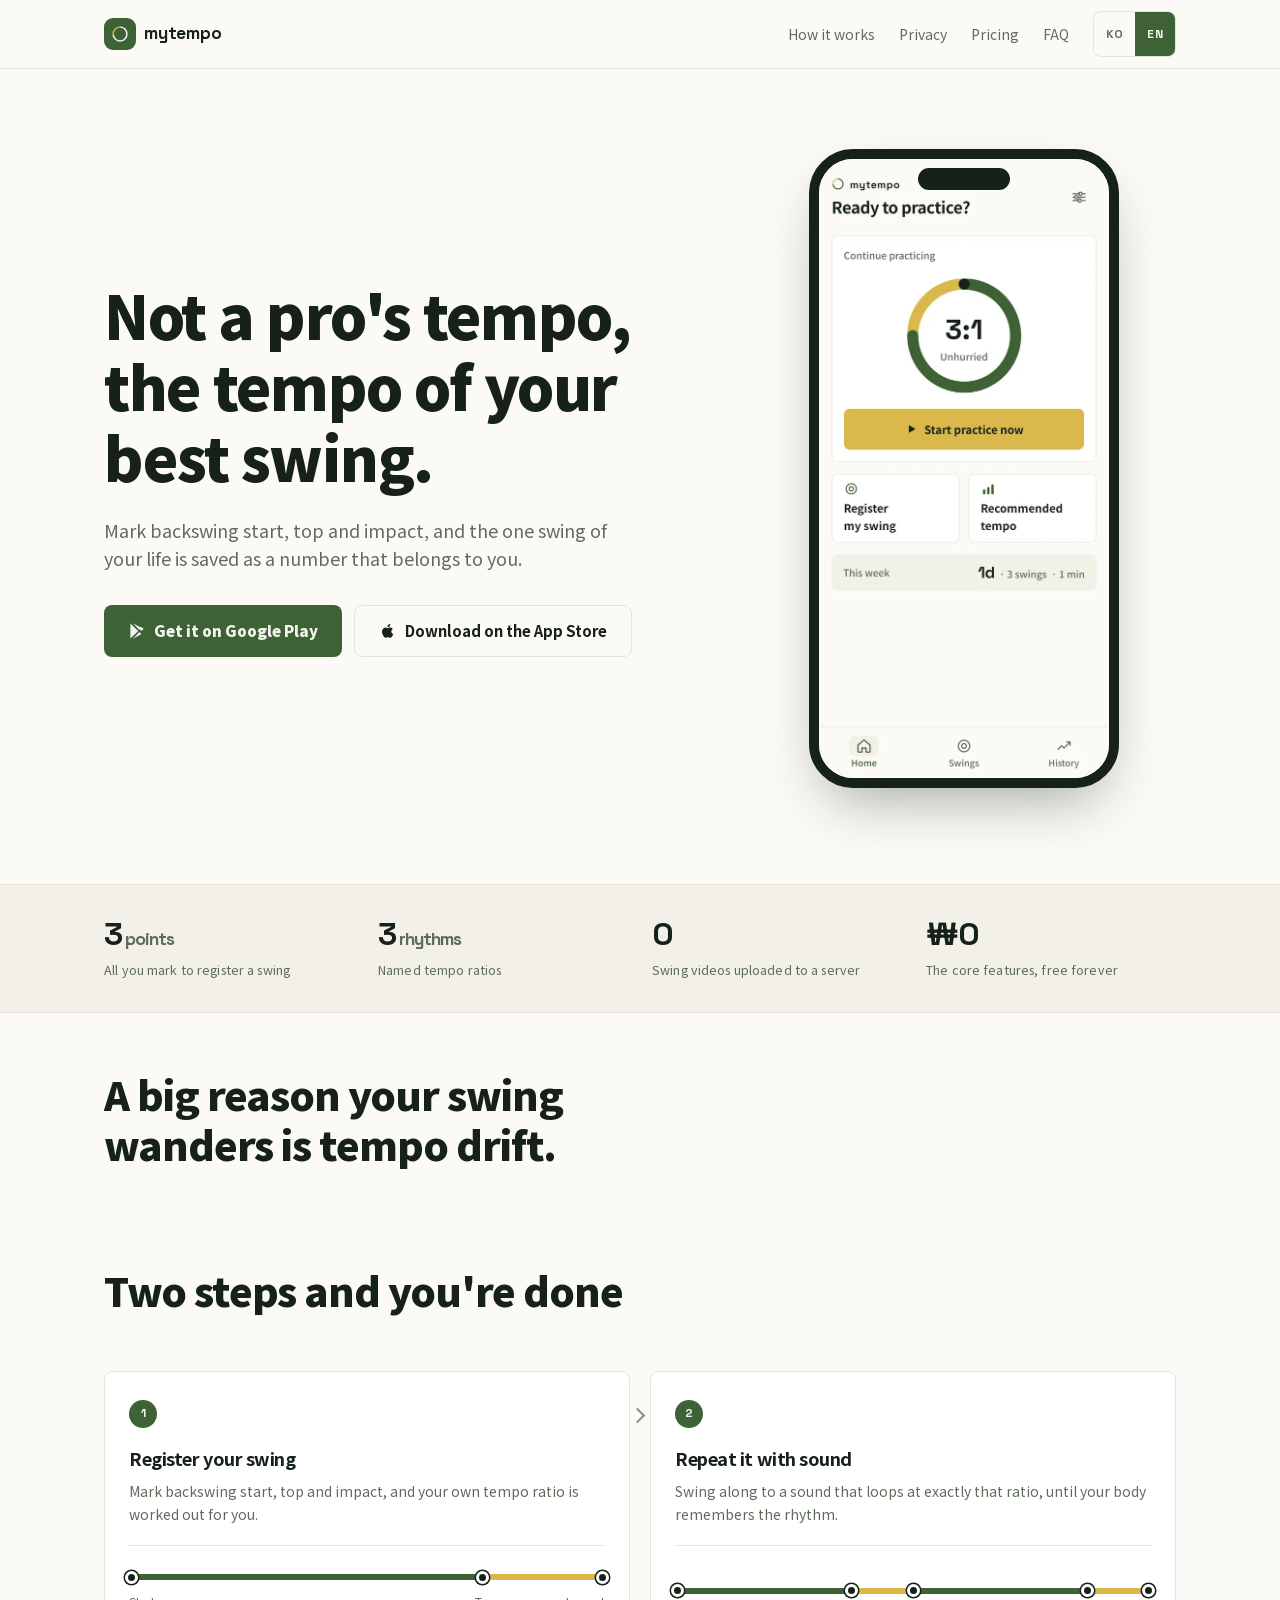
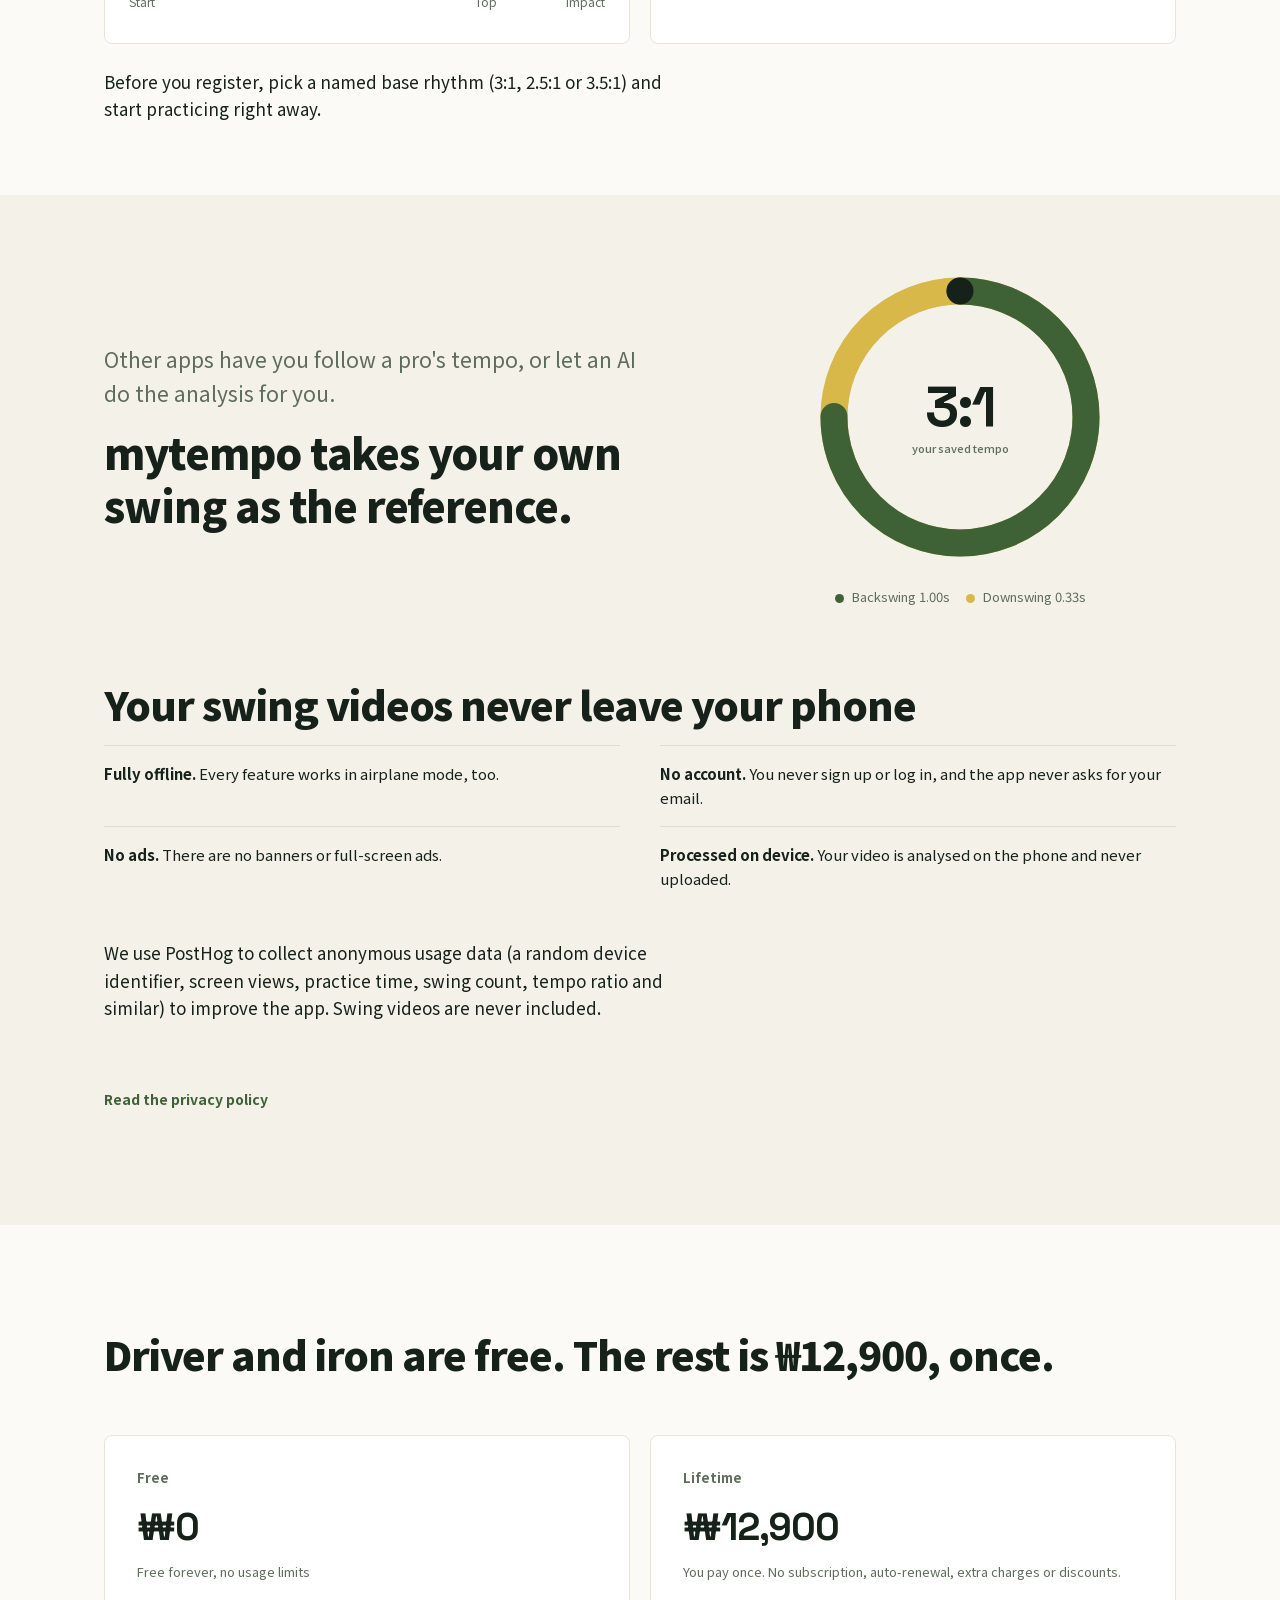
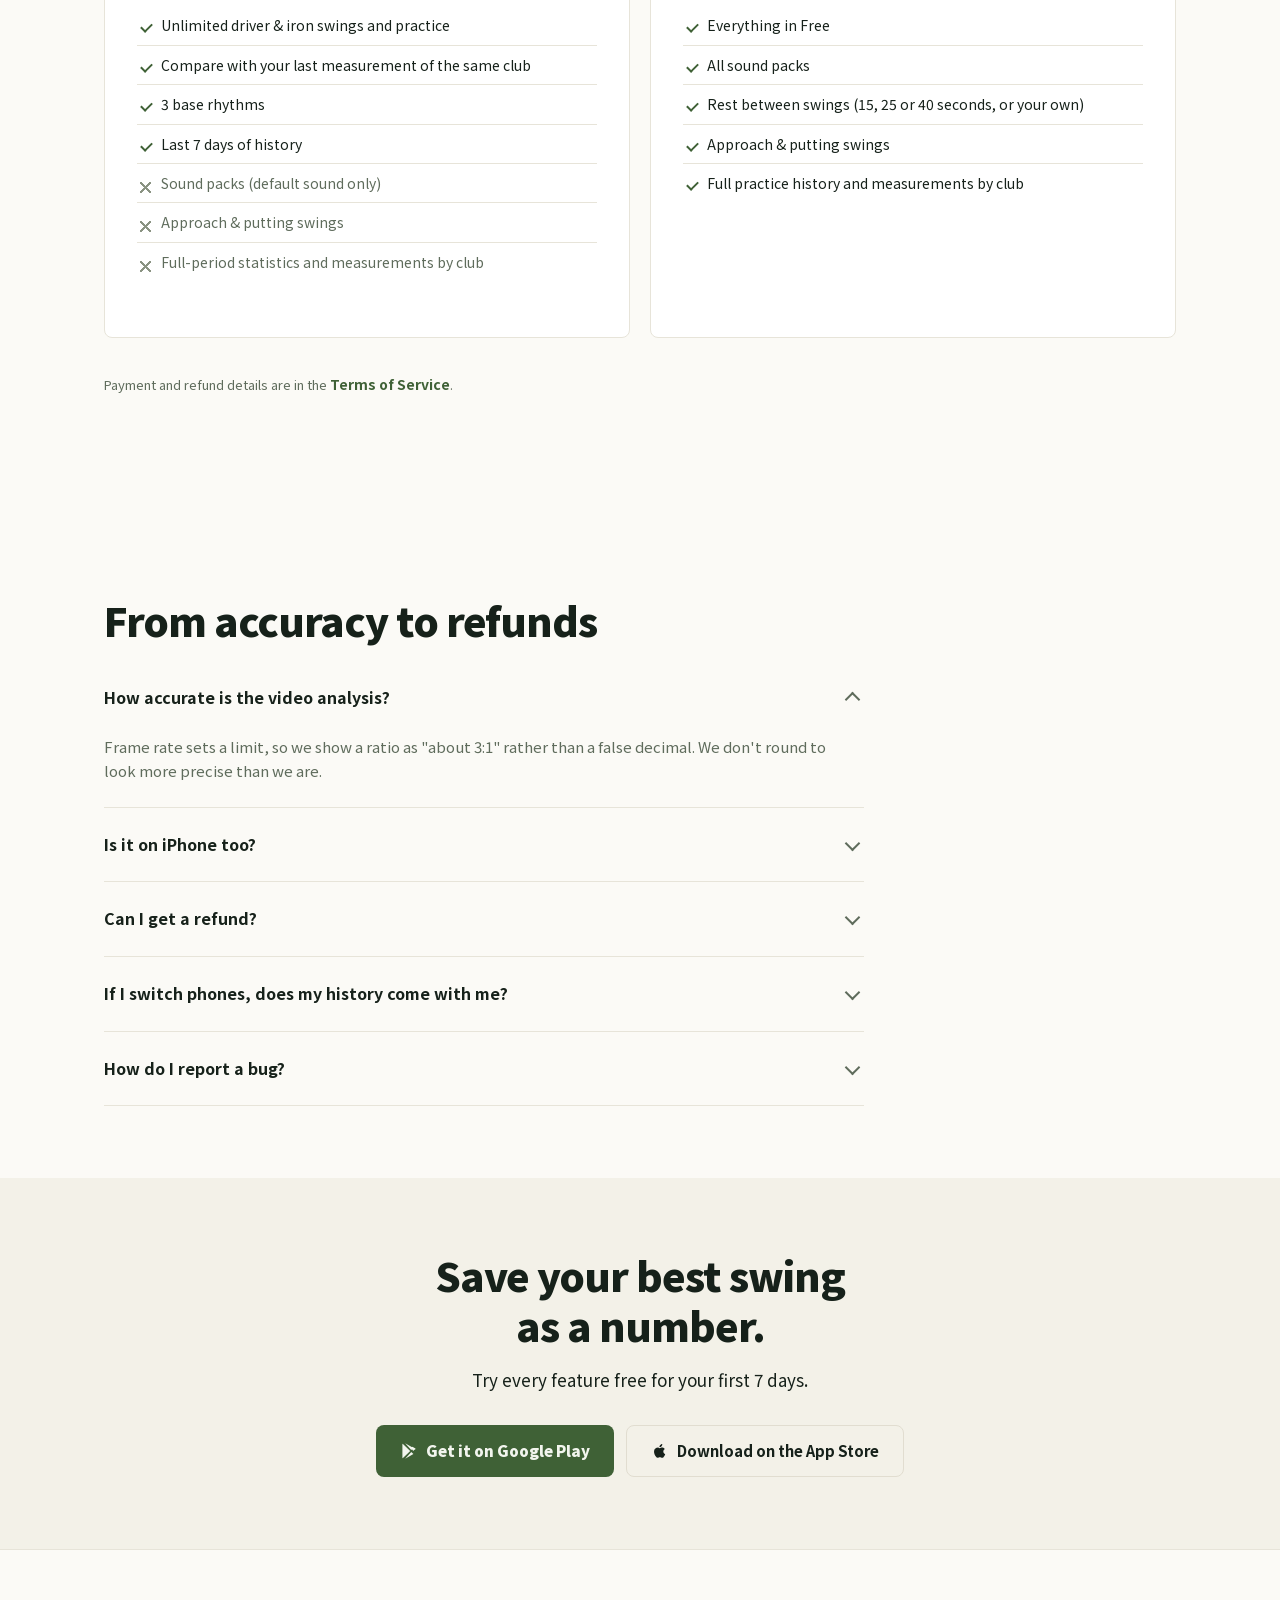
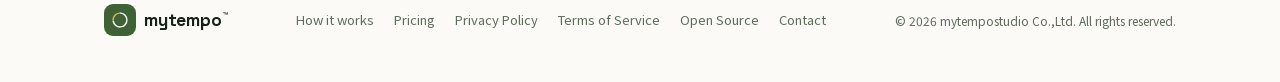
==== commit 71b44c15: "Merge branch 'main' into launch-store-buttons # Conflicts: #	en/index.html #	index.html" ====
--- a/en/index.html
+++ b/en/index.html
@@ -67,24 +67,9 @@
       <h1>Not a pro's tempo,<br>the tempo of your best swing.</h1>
       <p class="lead">Mark backswing start, top and impact, and the one swing of your life is saved as a number that belongs to you.</p>
 
-      <form class="signup js-signup" id="signup" novalidate>
-        <label for="email" style="position:absolute;left:-9999px">Email address</label>
-        <input id="email" type="email" name="email" placeholder="Email address" autocomplete="email" required>
-        <input type="text" name="company" tabindex="-1" autocomplete="off" aria-hidden="true"
-               style="position:absolute;left:-9999px;width:1px;height:1px;opacity:0">
-        <button class="btn-primary" type="submit">Get launch updates</button>
-      </form>
-      <p class="cta-note js-note" role="status" aria-live="polite">One email when we launch. Nothing else, ever.</p>
-
-      <div class="store-row">
-        <span class="store-badge">
-          <svg aria-hidden="true" viewBox="0 0 24 24" fill="currentColor" style="color:var(--green)"><path d="M3.6 2.2a1 1 0 0 0-.4.8v18a1 1 0 0 0 .4.8l10-9.8-10-9.8Zm11.4 8.5 2.9-2.8-11-6.3 8.1 9.1Zm0 2.6-8.1 9.1 11-6.3-2.9-2.8Zm1.5-1.3 3.6-2a1 1 0 0 0 0-1.8l-3.6-2-2.1 2 2.1 2 2.1 1.8Z"/></svg>
-          <span>Google Play<b>Coming soon</b></span>
-        </span>
-        <span class="store-badge">
-          <svg aria-hidden="true" viewBox="0 0 24 24" fill="currentColor" style="color:var(--muted)"><path d="M16.4 12.7c0-2.3 1.9-3.4 2-3.5-1.1-1.6-2.8-1.8-3.4-1.8-1.4-.1-2.8.9-3.5.9-.7 0-1.8-.9-3-.8-1.5 0-2.9.9-3.7 2.3-1.6 2.7-.4 6.8 1.1 9 .8 1.1 1.7 2.3 2.9 2.3 1.2 0 1.6-.7 3-.7 1.4 0 1.8.7 3 .7 1.3 0 2.1-1.1 2.8-2.2.9-1.3 1.3-2.5 1.3-2.6 0 0-2.5-1-2.5-3.6ZM14.1 5.5c.6-.8 1.1-1.9 1-3-.9 0-2.1.6-2.8 1.4-.6.7-1.2 1.8-1 2.9 1 .1 2.1-.5 2.8-1.3Z"/></svg>
-          <span>App Store<b>Coming soon</b></span>
-        </span>
+      <div class="store-row store-cta">
+        <a class="btn-primary" data-store="play" href="https://play.google.com/store/apps/details?id=com.mytempo.golf&amp;referrer=utm_source%3Dwebsite"><svg aria-hidden="true" viewBox="0 0 24 24" fill="currentColor"><path d="M3.6 2.2a1 1 0 0 0-.4.8v18a1 1 0 0 0 .4.8l10-9.8-10-9.8Zm11.4 8.5 2.9-2.8-11-6.3 8.1 9.1Zm0 2.6-8.1 9.1 11-6.3-2.9-2.8Zm1.5-1.3 3.6-2a1 1 0 0 0 0-1.8l-3.6-2-2.1 2 2.1 2 2.1 1.8Z"/></svg>Get it on Google Play</a>
+        <a class="btn-ghost" data-store="ios" href="https://apps.apple.com/app/id6818107414"><svg aria-hidden="true" viewBox="0 0 24 24" fill="currentColor"><path d="M16.4 12.7c0-2.3 1.9-3.4 2-3.5-1.1-1.6-2.8-1.8-3.4-1.8-1.4-.1-2.8.9-3.5.9-.7 0-1.8-.9-3-.8-1.5 0-2.9.9-3.7 2.3-1.6 2.7-.4 6.8 1.1 9 .8 1.1 1.7 2.3 2.9 2.3 1.2 0 1.6-.7 3-.7 1.4 0 1.8.7 3 .7 1.3 0 2.1-1.1 2.8-2.2.9-1.3 1.3-2.5 1.3-2.6 0 0-2.5-1-2.5-3.6ZM14.1 5.5c.6-.8 1.1-1.9 1-3-.9 0-2.1.6-2.8 1.4-.6.7-1.2 1.8-1 2.9 1 .1 2.1-.5 2.8-1.3Z"/></svg>Download on the App Store</a>
       </div>
     </div>
 
@@ -247,8 +232,8 @@
         <p>Frame rate sets a limit, so we show a ratio as "about 3:1" rather than a false decimal. We don't round to look more precise than we are.</p>
       </details>
       <details>
-        <summary>When is iOS coming?</summary>
-        <p>We plan to launch on Android (Google Play) and iOS (App Store) together. Leave your email and we'll tell you as soon as it's out.</p>
+        <summary>Is it on iPhone too?</summary>
+        <p>Get it on Google Play (Android) or the App Store (iPhone). Same features on both.</p>
       </details>
       <details>
         <summary>Can I get a refund?</summary>
@@ -269,15 +254,11 @@
 <section class="band final-cta tight">
   <div class="wrap">
     <h2 class="section-title">Save your best swing<br>as a number.</h2>
-    <p class="section-sub" style="margin:0 auto 32px">We'll tell you first when it launches.</p>
-    <form class="signup js-signup" novalidate>
-      <label for="email2" style="position:absolute;left:-9999px">Email address</label>
-      <input id="email2" type="email" name="email" placeholder="Email address" autocomplete="email" required>
-      <input type="text" name="company" tabindex="-1" autocomplete="off" aria-hidden="true"
-             style="position:absolute;left:-9999px;width:1px;height:1px;opacity:0">
-      <button class="btn-primary" type="submit">Notify me</button>
-    </form>
-    <p class="cta-note js-note" role="status" aria-live="polite">One email at launch, nothing else.</p>
+    <p class="section-sub" style="margin:0 auto 32px">Try every feature free for your first 7 days.</p>
+    <div class="store-row store-cta">
+      <a class="btn-primary" data-store="play" href="https://play.google.com/store/apps/details?id=com.mytempo.golf&amp;referrer=utm_source%3Dwebsite"><svg aria-hidden="true" viewBox="0 0 24 24" fill="currentColor"><path d="M3.6 2.2a1 1 0 0 0-.4.8v18a1 1 0 0 0 .4.8l10-9.8-10-9.8Zm11.4 8.5 2.9-2.8-11-6.3 8.1 9.1Zm0 2.6-8.1 9.1 11-6.3-2.9-2.8Zm1.5-1.3 3.6-2a1 1 0 0 0 0-1.8l-3.6-2-2.1 2 2.1 2 2.1 1.8Z"/></svg>Get it on Google Play</a>
+      <a class="btn-ghost" data-store="ios" href="https://apps.apple.com/app/id6818107414"><svg aria-hidden="true" viewBox="0 0 24 24" fill="currentColor"><path d="M16.4 12.7c0-2.3 1.9-3.4 2-3.5-1.1-1.6-2.8-1.8-3.4-1.8-1.4-.1-2.8.9-3.5.9-.7 0-1.8-.9-3-.8-1.5 0-2.9.9-3.7 2.3-1.6 2.7-.4 6.8 1.1 9 .8 1.1 1.7 2.3 2.9 2.3 1.2 0 1.6-.7 3-.7 1.4 0 1.8.7 3 .7 1.3 0 2.1-1.1 2.8-2.2.9-1.3 1.3-2.5 1.3-2.6 0 0-2.5-1-2.5-3.6ZM14.1 5.5c.6-.8 1.1-1.9 1-3-.9 0-2.1.6-2.8 1.4-.6.7-1.2 1.8-1 2.9 1 .1 2.1-.5 2.8-1.3Z"/></svg>Download on the App Store</a>
+    </div>
   </div>
 </section>
 
@@ -374,5 +355,6 @@
   });
 })();
 </script>
+<script src="/assets/store-cta.js"></script>
 </body>
 </html>
--- a/assets/style.css
+++ b/assets/style.css
@@ -191,7 +191,7 @@
   min-height: 52px; padding: 0 24px; border-radius: var(--radius-sm); text-decoration: none;
 }
 .btn-ghost:hover { border-color: var(--green); color: var(--green); }
-.btn-ghost svg { width: 18px; height: 18px; flex-shrink: 0; }
+.btn-primary svg, .btn-ghost svg { width: 18px; height: 18px; flex-shrink: 0; }
 .cta-note { font-size: 13px; color: var(--muted); margin: 12px 0 0; }
 .store-row { display: flex; align-items: center; gap: 12px; margin-top: 24px; flex-wrap: wrap; }
 .store-badge {
@@ -397,6 +397,7 @@
 .final-cta .wrap { max-width: 640px; }
 .final-cta .signup { margin: 0 auto; }
 .final-cta .cta-note { text-align: center; }
+.final-cta .store-row { justify-content: center; margin-top: 0; }
 
 /* ---------- Footer ---------- */
 footer { border-top: 1px solid var(--line); padding: 48px 0 40px; }
@@ -465,6 +466,8 @@
 }
 .band .signup input::placeholder { color: var(--band-muted); }
 .band .cta-note { color: var(--band-muted); }
+.band .btn-ghost { color: var(--band-ink); border-color: var(--band-line); }
+.band .btn-ghost:hover { color: var(--band-btn); border-color: var(--band-btn); }
 
 /* 문제 제기 섹션은 한 문장짜리라 상하 여백을 더 조인다 */
 section.tight.statement-only { padding: 56px 0 8px; }
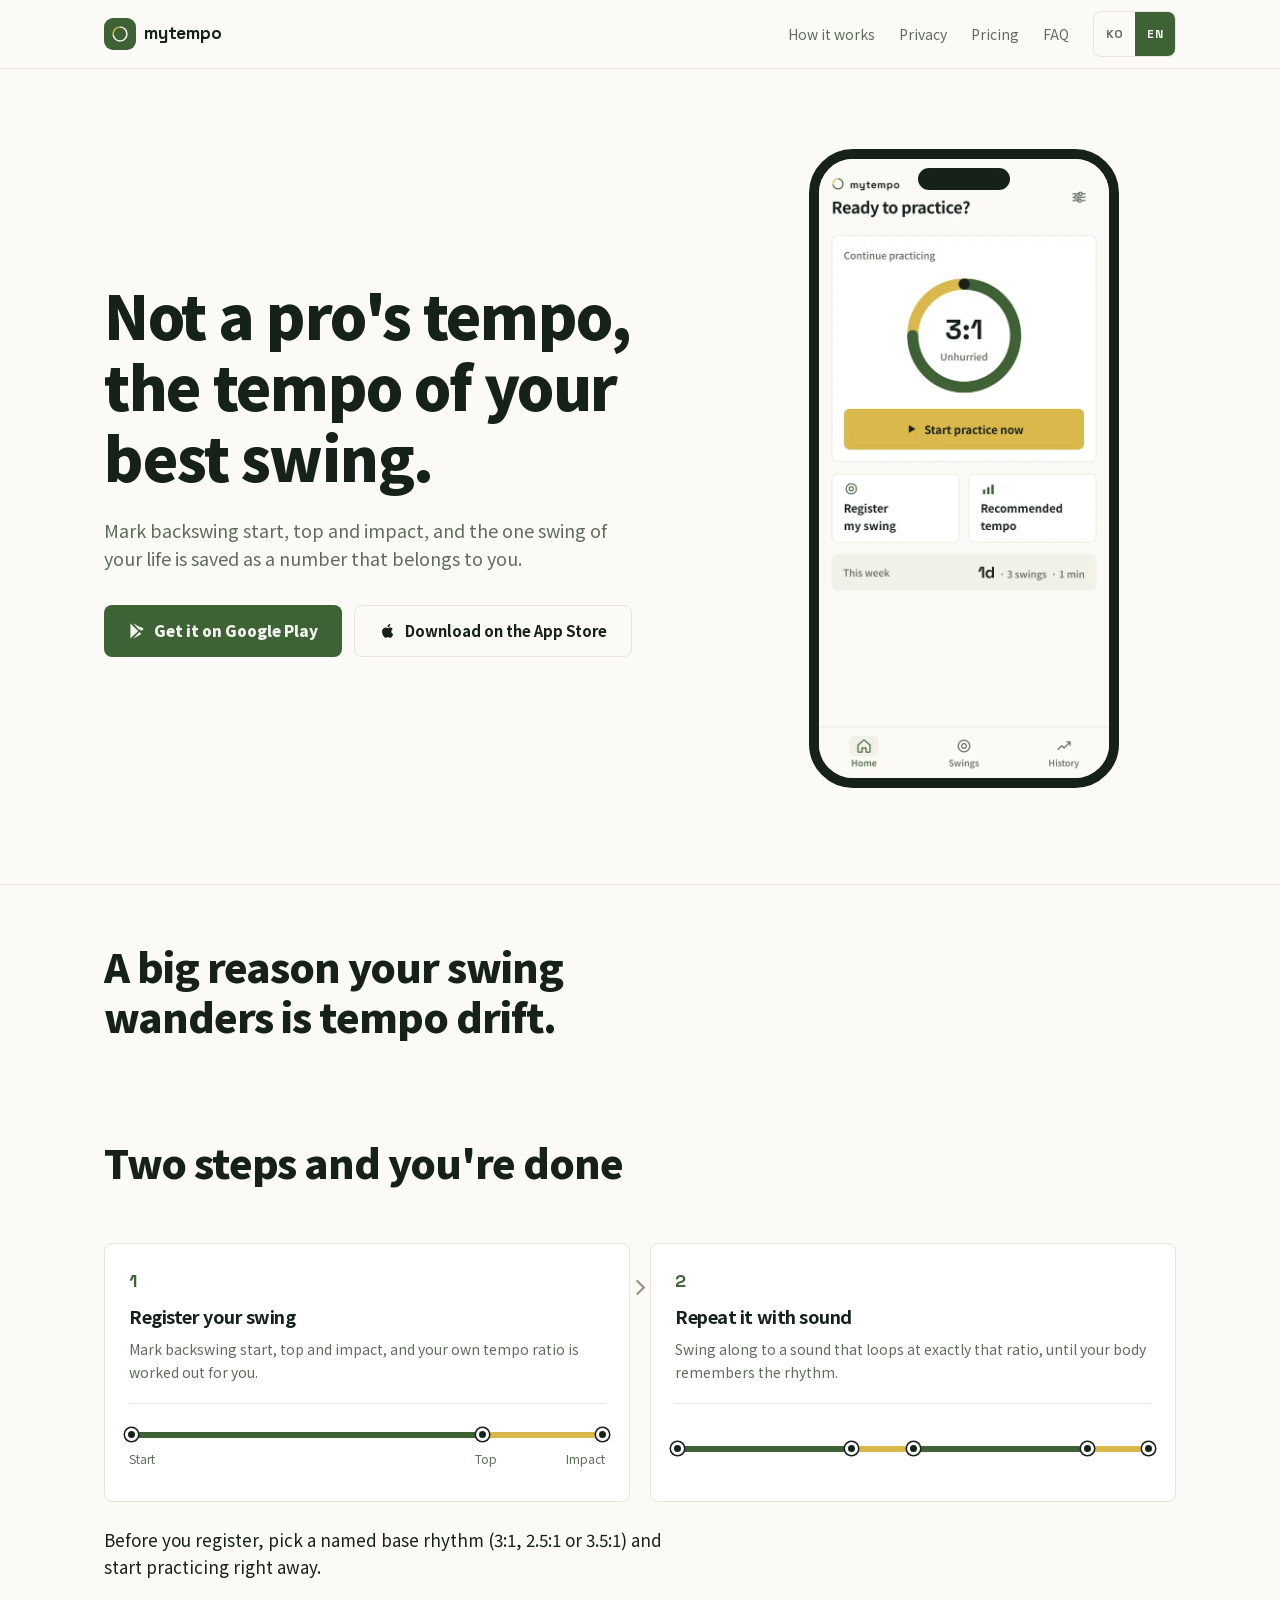
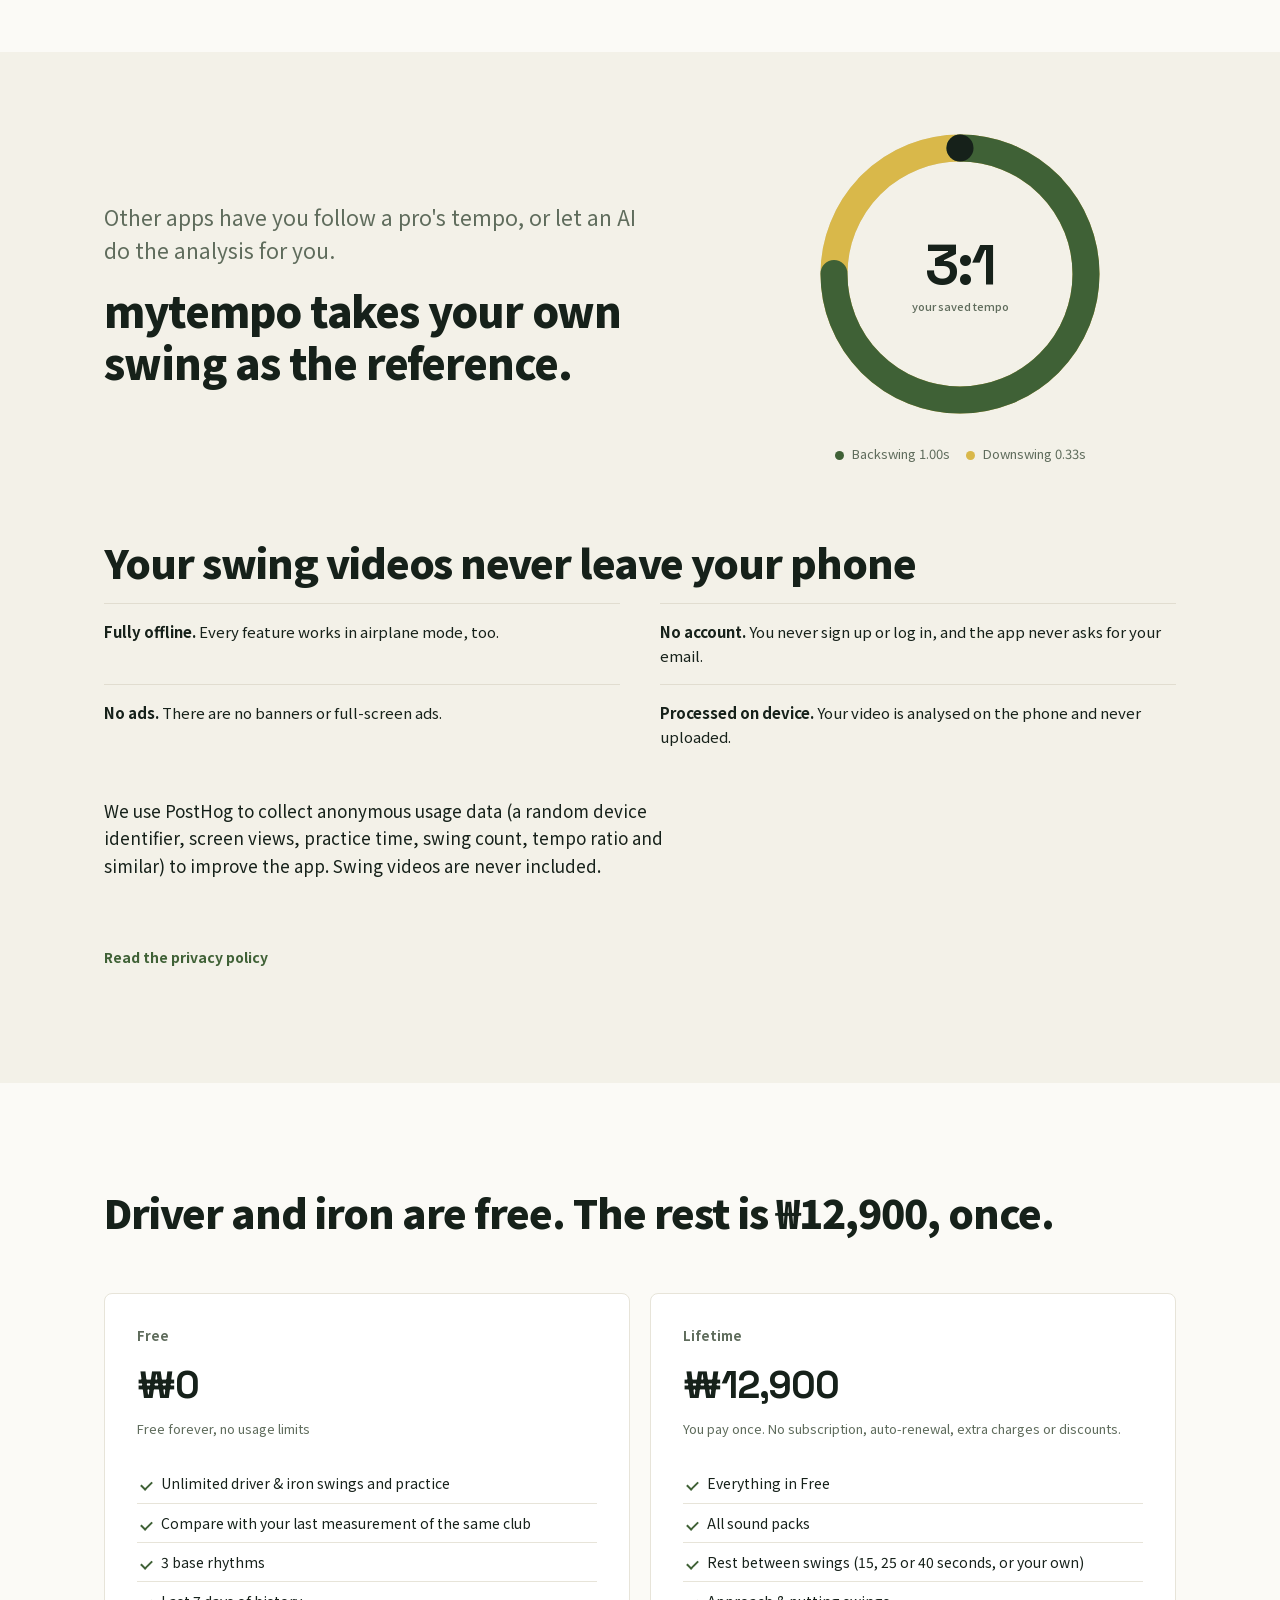
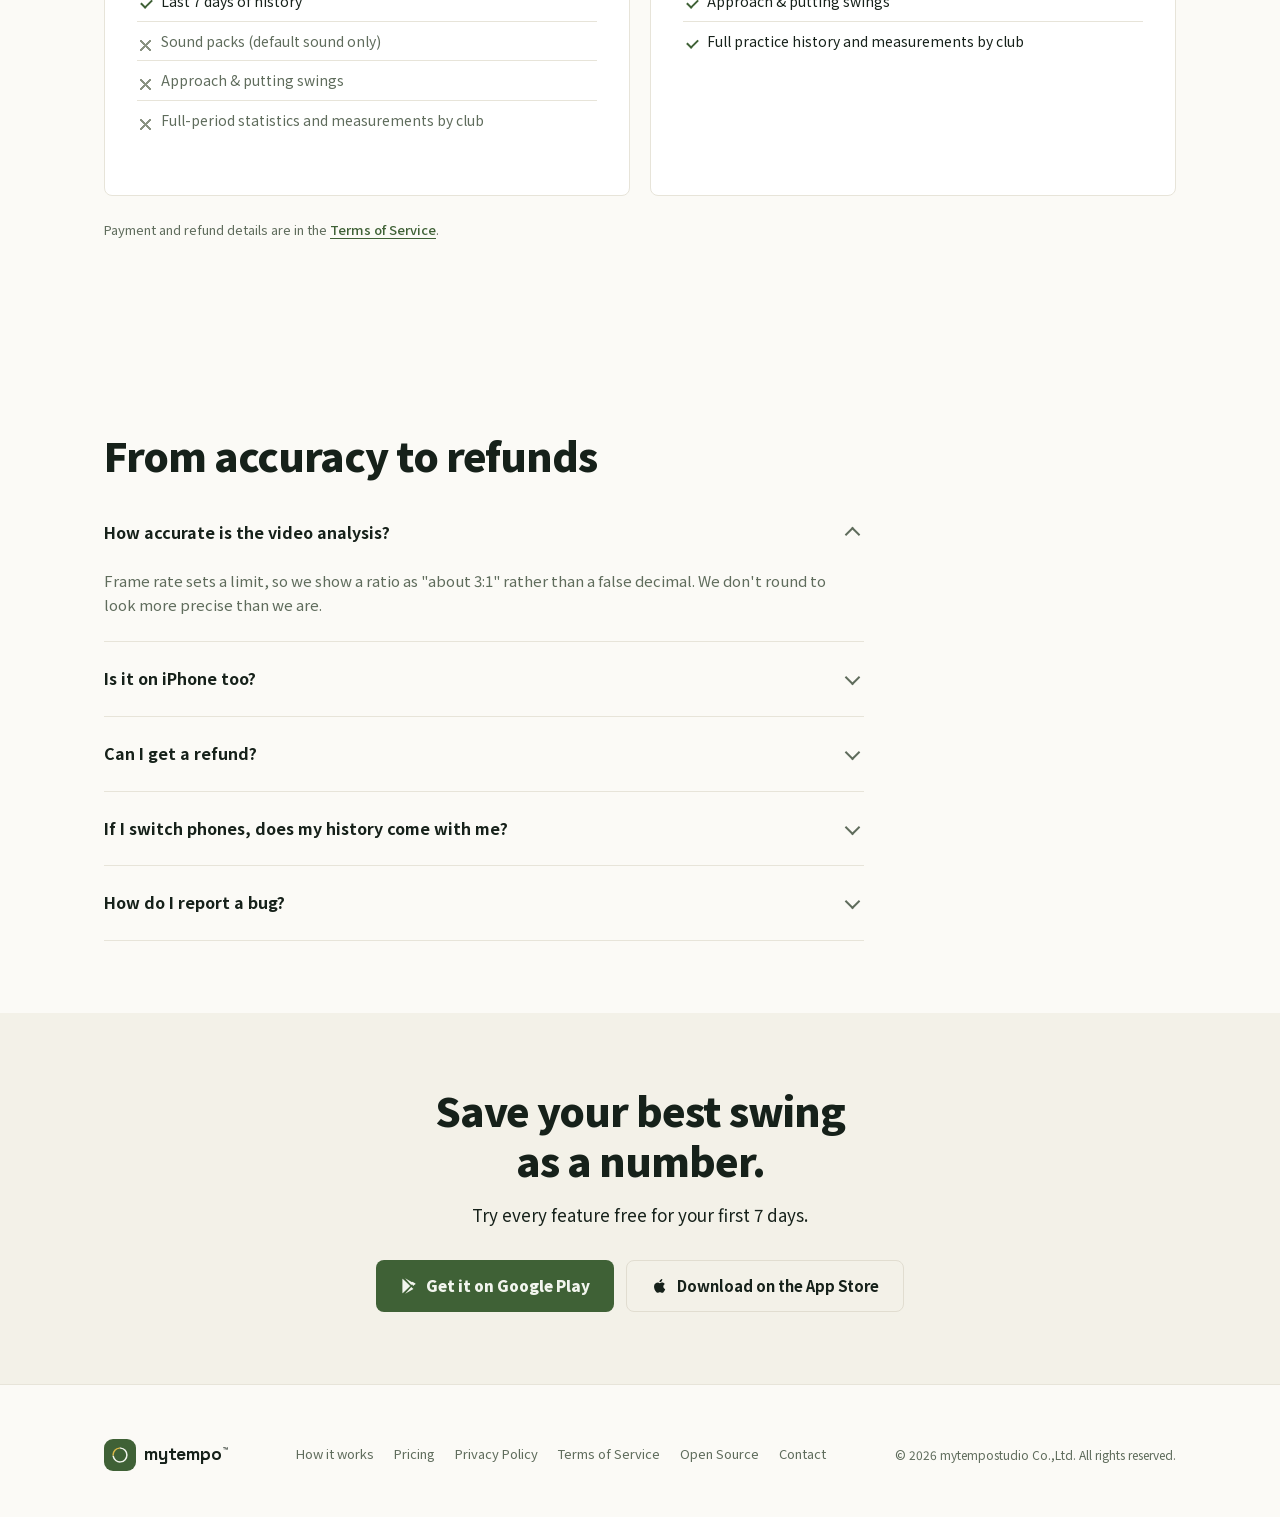
==== commit ec90d06d: "chore(landing): 출시일 랜딩에서 숫자 띠를 뺀다 (창업자 11-05) 히어로 아래 네 칸의 사실은 같은 쪽에 모두 다시 나온다(AI티-금지목록 44, 49). 출시일에" ====
--- a/en/index.html
+++ b/en/index.html
@@ -88,15 +88,6 @@
   </div>
 </section>
 
-<div class="stats-strip">
-  <div class="wrap">
-    <div class="stat"><p class="n">3<span> points</span></p><p class="t">All you mark to register a swing</p></div>
-    <div class="stat"><p class="n">3<span> rhythms</span></p><p class="t">Named tempo ratios</p></div>
-    <div class="stat"><p class="n">0</p><p class="t">Swing videos uploaded to a server</p></div>
-    <div class="stat"><p class="n">₩0</p><p class="t">The core features, free forever</p></div>
-  </div>
-</div>
-
 <section class="tight statement-only">
   <div class="wrap">
     <h2 class="section-title">A big reason your swing<br>wanders is tempo drift.</h2>
--- a/assets/style.css
+++ b/assets/style.css
@@ -211,7 +211,6 @@
   background: var(--bg);
   border: 10px solid var(--bezel);
   border-radius: 44px;
-  box-shadow: 0 26px 60px -20px rgba(22,33,26,.42);
   overflow: hidden;
 }
 .phone picture, .phone img { display: block; width: 100%; height: 100%; object-fit: cover; }
@@ -288,14 +287,6 @@
    히어로 직후 첫 시선을 받는 자리라, 숫자가 브랜드 문장보다 커 보이면 안 된다.
    2026-08-21: font-size를 히어로 h1(34~60px) 대비 확실히 작게 유지하고,
    캡션을 짧은 라벨 톤으로 낮춰 "기능 스펙표"가 아니라 신뢰 배지로 읽히게 한다. */
-.stats-strip { border-bottom: 1px solid var(--line); background: var(--surface-2); padding: 32px 0; }
-.stats-strip .wrap { display: grid; grid-template-columns: repeat(4, 1fr); gap: 24px; }
-.stat .n {
-  font-family: var(--font-display); font-size: clamp(22px, 2.8vw, 32px);
-  font-weight: 700; letter-spacing: -0.03em; color: var(--ink); line-height: 1.1; margin: 0;
-}
-.stat .n span { font-size: 0.55em; color: var(--muted); }
-.stat .t { font-size: 12.5px; color: var(--muted); margin: 8px 0 0; letter-spacing: 0.01em; }
 
 /* ---------- Steps ---------- */
 /* 2단계다 — "구간과 비교"(폐기 기능)가 3번째 단계였다가 2026-09-22에 빠졌다(T-85) */
@@ -304,11 +295,10 @@
   background: var(--surface); border: 1px solid var(--line);
   border-radius: var(--radius); padding: 28px 24px 24px; position: relative;
 }
+/* 2026-11-05: 초록 원을 뺐다. 숫자를 상자에 넣는 것도 AI 티다(AI티-금지목록 45) */
 .step .idx {
-  font-family: var(--font-display); font-size: 12px; font-weight: 700;
-  color: var(--on-primary); background: var(--green);
-  width: 28px; height: 28px; border-radius: 50%;
-  display: flex; align-items: center; justify-content: center; margin-bottom: 16px;
+  font-family: var(--font-display); font-size: 18px; font-weight: 700; line-height: 1;
+  color: var(--green); margin-bottom: 12px;
 }
 .step h3 { font-size: 18px; font-weight: 700; margin-bottom: 8px; }
 .step p { font-size: 14px; color: var(--muted); margin: 0 0 20px; }
@@ -375,6 +365,12 @@
   transform: rotate(-45deg);
 }
 .price-foot { margin-top: 24px; font-size: 13px; color: var(--muted); }
+/* 2026-11-05: 문장 속 링크는 색만으로 구분하지 않는다(WCAG 1.4.1) */
+/* 문장 안이라 글자 크기를 맞추고 마침표가 떨어지지 않게 inline. 44px 터치 영역은 위아래 padding이 맡는다(T-42) */
+.price-foot .link-arrow {
+  display: inline; min-height: 0; padding: 13px 0;
+  font-size: inherit; font-weight: 500; text-decoration: underline; text-underline-offset: 3px;
+}
 
 /* ---------- FAQ ---------- */
 .faq { max-width: 760px; }
@@ -415,7 +411,6 @@
      거의 다 차지해 그 아래 이메일 폼(CTA)이 첫 화면 밖으로 밀려난다.
      DOM 순서(텍스트+폼 → 스크린샷) 그대로 두어 CTA가 항상 첫 화면에 남게 한다. */
   .phone { width: min(230px, 58vw); }
-  .stats-strip .wrap { grid-template-columns: 1fr 1fr; gap: 28px 20px; }
   .steps { grid-template-columns: 1fr; }
   /* .trust-grid는 데스크톱부터 이미 2열이라 여기서 다시 선언할 필요가 없다 */
   .price-grid { grid-template-columns: 1fr; }
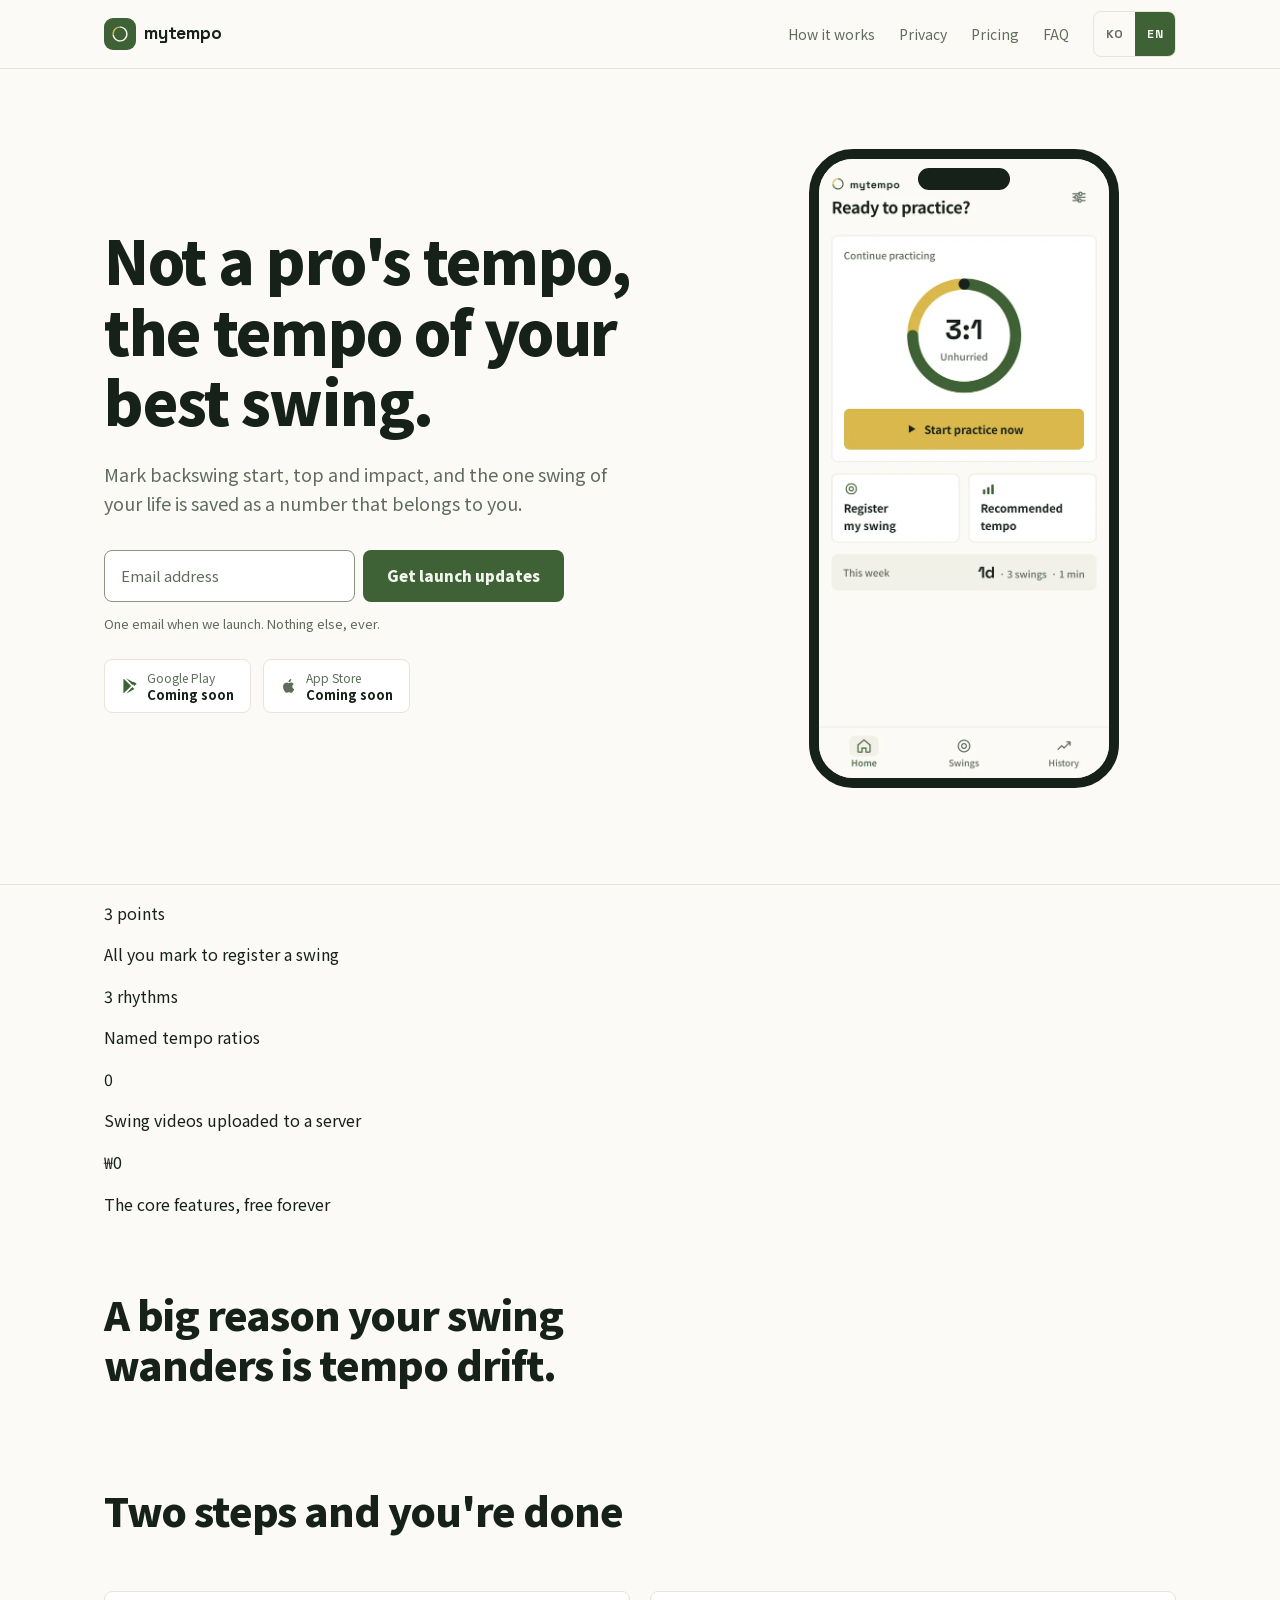
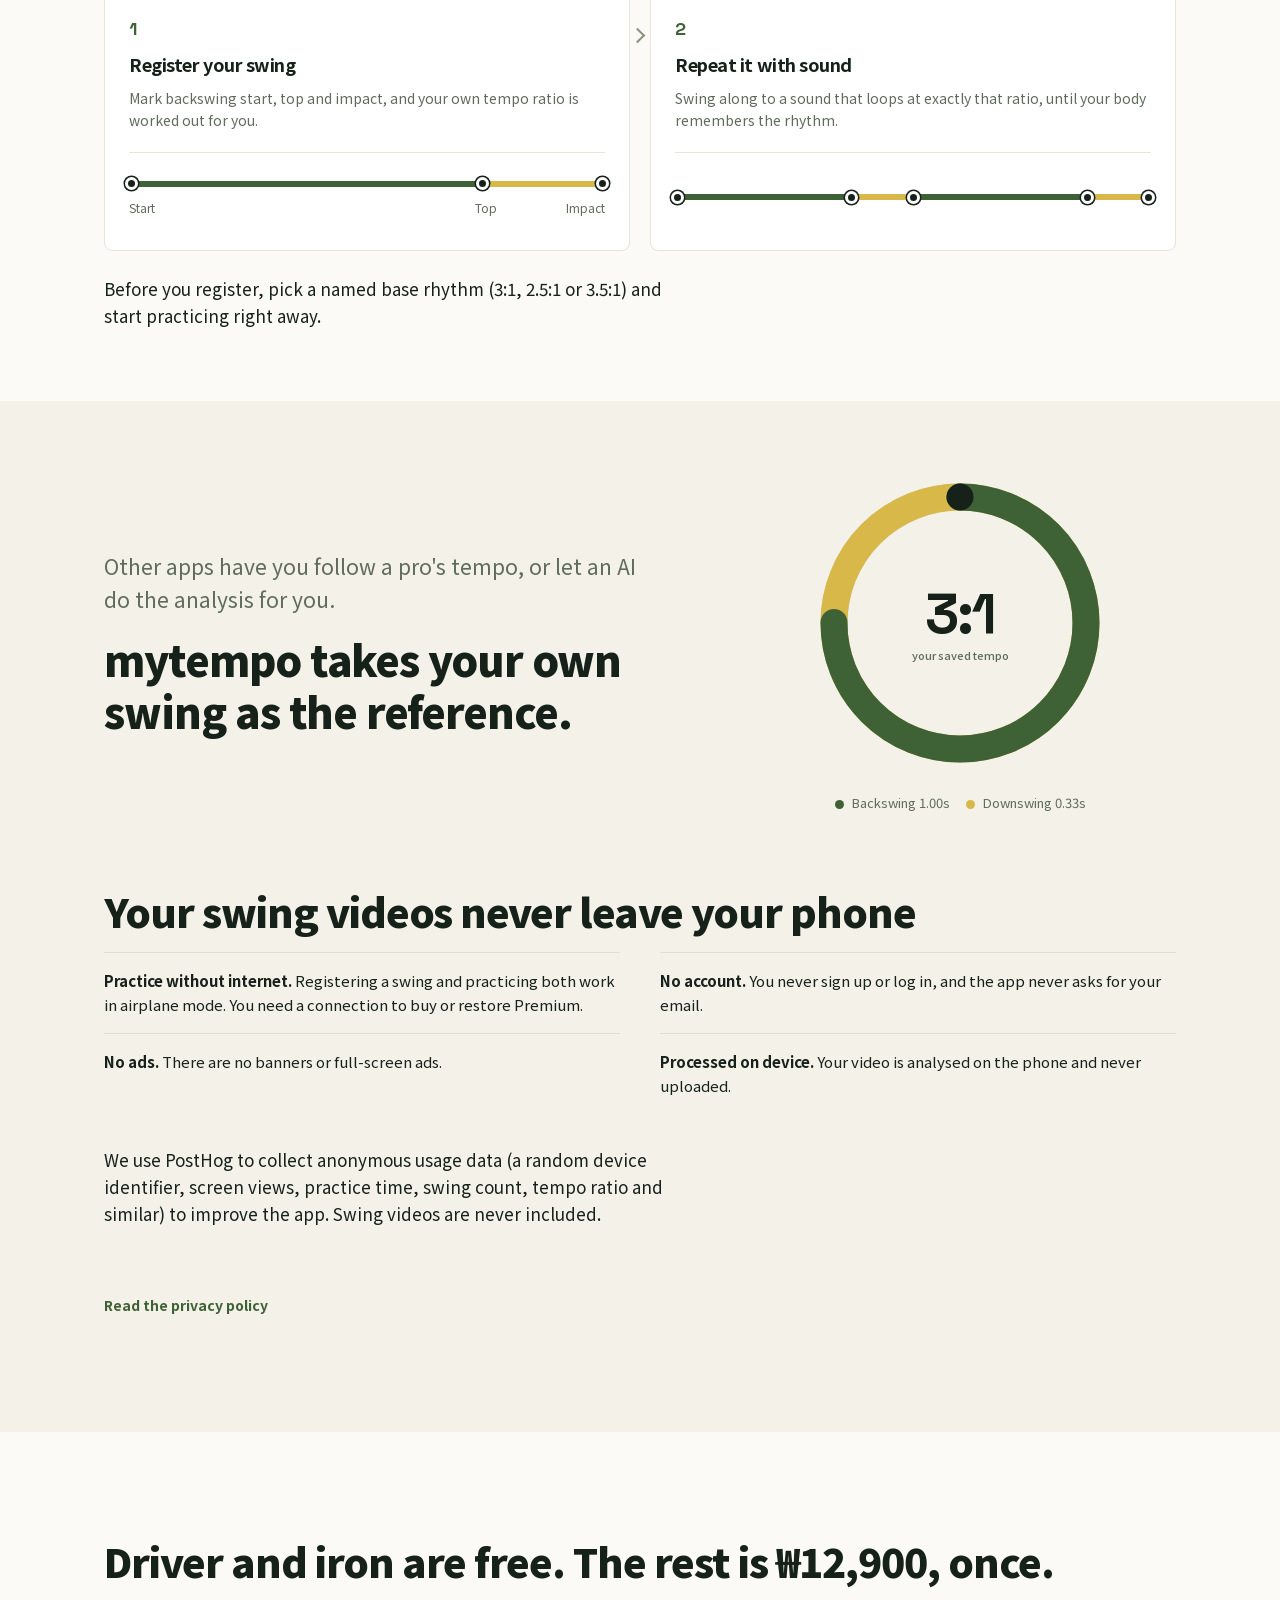
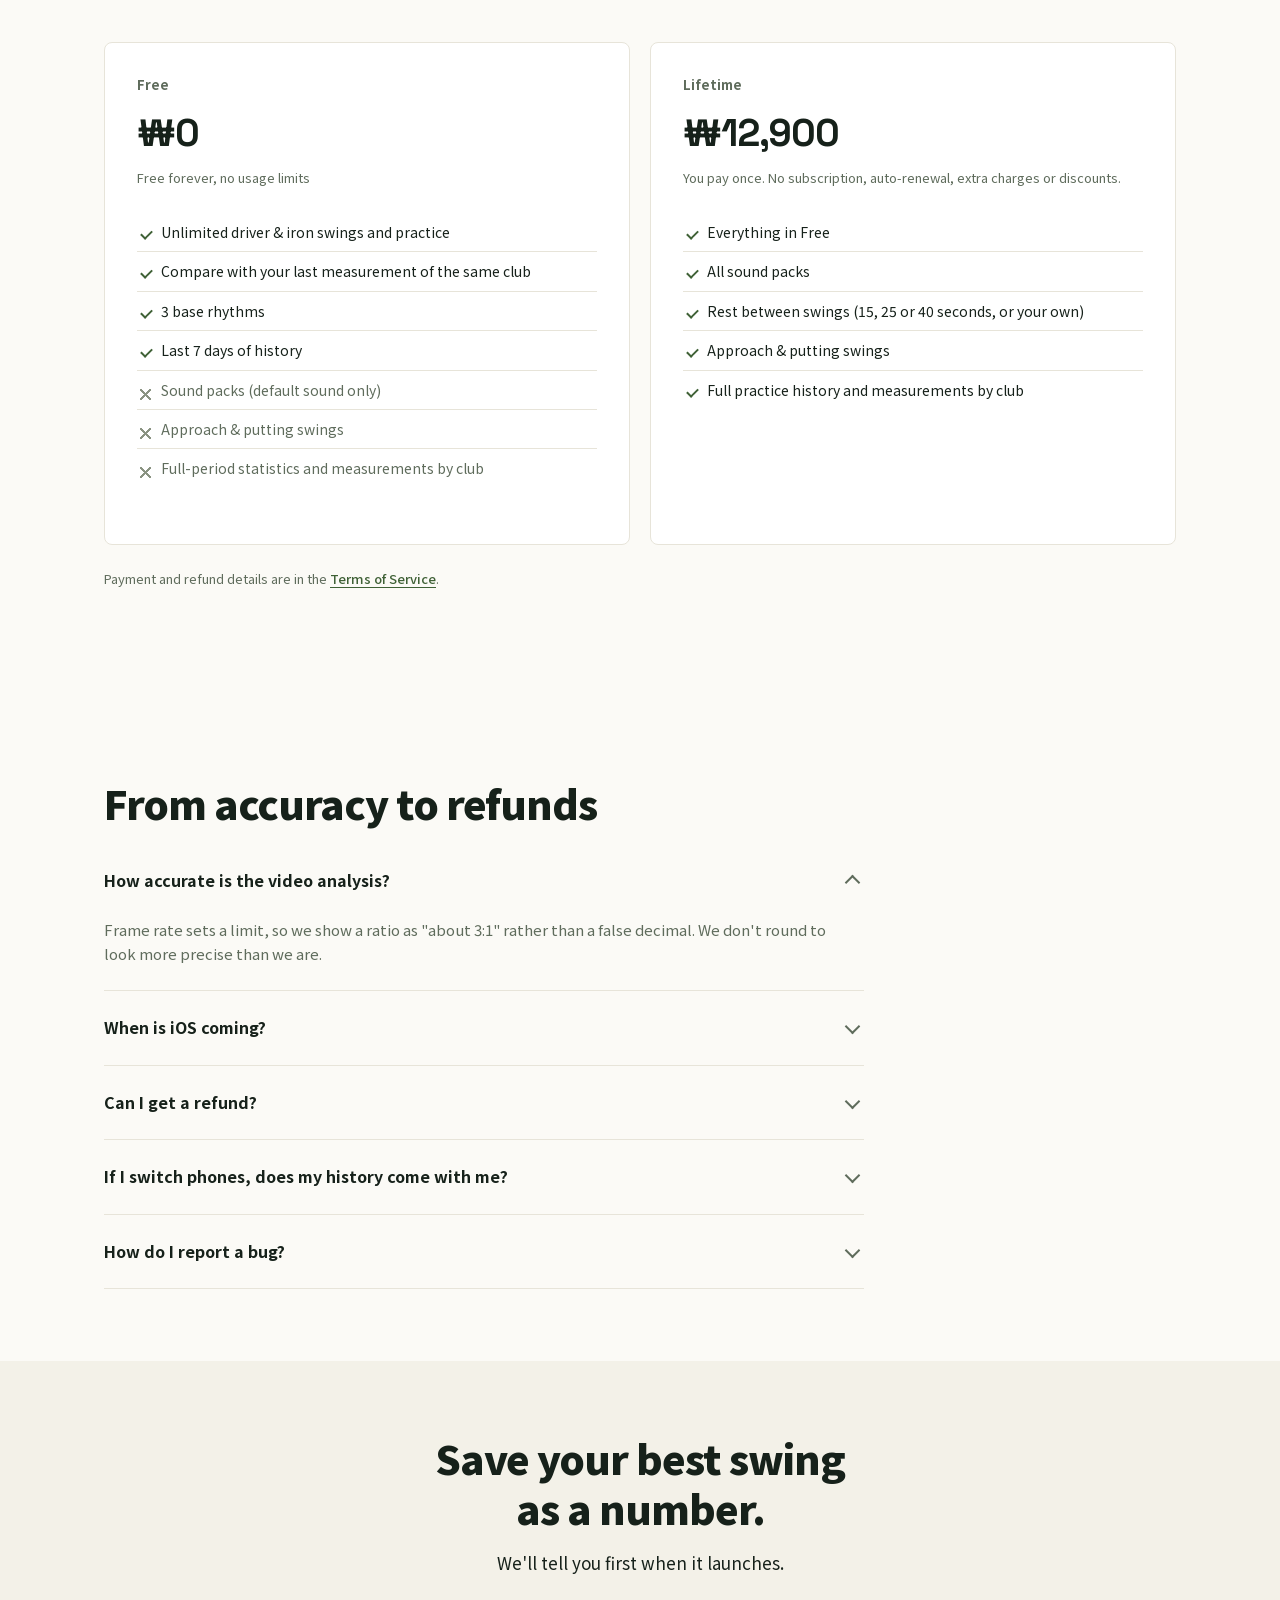
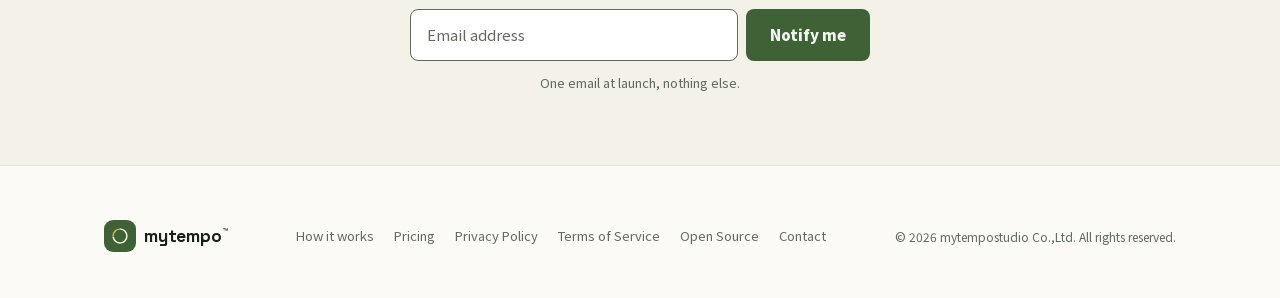
==== commit 64d96b35: "copy(landing): 「완전 오프라인 · 모든 기능」을 「인터넷 없이 연습」으로 (창업자 11-09) Premium 결제와 복원은 인터넷이 필요하고 익명 통계도 나가서 스토어" ====
--- a/en/index.html
+++ b/en/index.html
@@ -5,9 +5,9 @@
 <meta http-equiv="Content-Security-Policy" content="default-src 'self'; script-src 'self' 'sha256-woPlmpRkM1gqbswL9fDu/2VmFfqWz5HU817QuhK3Z4E=' 'sha256-KyHRJxmzaXodE8qSvsw2/BHRthdQx7RH0iosEl5xlU0='; style-src 'self' 'unsafe-inline'; img-src 'self' data:; font-src 'self'; connect-src 'self' https://qmpvnjoefkskmykwudxp.supabase.co; form-action 'self'; base-uri 'none'; object-src 'none';">
 <meta name="viewport" content="width=device-width, initial-scale=1">
 <title>The tempo of your best swing · mytempo</title>
-<meta name="description" content="Mark three points and the one swing of your life is saved as your own number. A fully offline golf tempo trainer with no account and no ads.">
+<meta name="description" content="Mark three points and the one swing of your life is saved as your own number. A golf tempo trainer you can practice with offline, with no account and no ads.">
 <meta property="og:title" content="The tempo of your best swing · mytempo">
-<meta property="og:description" content="Not a pro's tempo. Yours. Fully offline, no ads.">
+<meta property="og:description" content="Not a pro's tempo. Yours. Practice offline, no ads.">
 <meta property="og:type" content="website">
 <meta property="og:url" content="https://mytempo.co.kr/en/">
 <meta property="og:image" content="https://mytempo.co.kr/assets/og-en.png">
@@ -67,9 +67,24 @@
       <h1>Not a pro's tempo,<br>the tempo of your best swing.</h1>
       <p class="lead">Mark backswing start, top and impact, and the one swing of your life is saved as a number that belongs to you.</p>
 
-      <div class="store-row store-cta">
-        <a class="btn-primary" data-store="play" href="https://play.google.com/store/apps/details?id=com.mytempo.golf&amp;referrer=utm_source%3Dwebsite"><svg aria-hidden="true" viewBox="0 0 24 24" fill="currentColor"><path d="M3.6 2.2a1 1 0 0 0-.4.8v18a1 1 0 0 0 .4.8l10-9.8-10-9.8Zm11.4 8.5 2.9-2.8-11-6.3 8.1 9.1Zm0 2.6-8.1 9.1 11-6.3-2.9-2.8Zm1.5-1.3 3.6-2a1 1 0 0 0 0-1.8l-3.6-2-2.1 2 2.1 2 2.1 1.8Z"/></svg>Get it on Google Play</a>
-        <a class="btn-ghost" data-store="ios" href="https://apps.apple.com/app/id6818107414"><svg aria-hidden="true" viewBox="0 0 24 24" fill="currentColor"><path d="M16.4 12.7c0-2.3 1.9-3.4 2-3.5-1.1-1.6-2.8-1.8-3.4-1.8-1.4-.1-2.8.9-3.5.9-.7 0-1.8-.9-3-.8-1.5 0-2.9.9-3.7 2.3-1.6 2.7-.4 6.8 1.1 9 .8 1.1 1.7 2.3 2.9 2.3 1.2 0 1.6-.7 3-.7 1.4 0 1.8.7 3 .7 1.3 0 2.1-1.1 2.8-2.2.9-1.3 1.3-2.5 1.3-2.6 0 0-2.5-1-2.5-3.6ZM14.1 5.5c.6-.8 1.1-1.9 1-3-.9 0-2.1.6-2.8 1.4-.6.7-1.2 1.8-1 2.9 1 .1 2.1-.5 2.8-1.3Z"/></svg>Download on the App Store</a>
+      <form class="signup js-signup" id="signup" novalidate>
+        <label for="email" style="position:absolute;left:-9999px">Email address</label>
+        <input id="email" type="email" name="email" placeholder="Email address" autocomplete="email" required>
+        <input type="text" name="company" tabindex="-1" autocomplete="off" aria-hidden="true"
+               style="position:absolute;left:-9999px;width:1px;height:1px;opacity:0">
+        <button class="btn-primary" type="submit">Get launch updates</button>
+      </form>
+      <p class="cta-note js-note" role="status" aria-live="polite">One email when we launch. Nothing else, ever.</p>
+
+      <div class="store-row">
+        <span class="store-badge">
+          <svg aria-hidden="true" viewBox="0 0 24 24" fill="currentColor" style="color:var(--green)"><path d="M3.6 2.2a1 1 0 0 0-.4.8v18a1 1 0 0 0 .4.8l10-9.8-10-9.8Zm11.4 8.5 2.9-2.8-11-6.3 8.1 9.1Zm0 2.6-8.1 9.1 11-6.3-2.9-2.8Zm1.5-1.3 3.6-2a1 1 0 0 0 0-1.8l-3.6-2-2.1 2 2.1 2 2.1 1.8Z"/></svg>
+          <span>Google Play<b>Coming soon</b></span>
+        </span>
+        <span class="store-badge">
+          <svg aria-hidden="true" viewBox="0 0 24 24" fill="currentColor" style="color:var(--muted)"><path d="M16.4 12.7c0-2.3 1.9-3.4 2-3.5-1.1-1.6-2.8-1.8-3.4-1.8-1.4-.1-2.8.9-3.5.9-.7 0-1.8-.9-3-.8-1.5 0-2.9.9-3.7 2.3-1.6 2.7-.4 6.8 1.1 9 .8 1.1 1.7 2.3 2.9 2.3 1.2 0 1.6-.7 3-.7 1.4 0 1.8.7 3 .7 1.3 0 2.1-1.1 2.8-2.2.9-1.3 1.3-2.5 1.3-2.6 0 0-2.5-1-2.5-3.6ZM14.1 5.5c.6-.8 1.1-1.9 1-3-.9 0-2.1.6-2.8 1.4-.6.7-1.2 1.8-1 2.9 1 .1 2.1-.5 2.8-1.3Z"/></svg>
+          <span>App Store<b>Coming soon</b></span>
+        </span>
       </div>
     </div>
 
@@ -87,6 +102,15 @@
     </div>
   </div>
 </section>
+
+<div class="stats-strip">
+  <div class="wrap">
+    <div class="stat"><p class="n">3<span> points</span></p><p class="t">All you mark to register a swing</p></div>
+    <div class="stat"><p class="n">3<span> rhythms</span></p><p class="t">Named tempo ratios</p></div>
+    <div class="stat"><p class="n">0</p><p class="t">Swing videos uploaded to a server</p></div>
+    <div class="stat"><p class="n">₩0</p><p class="t">The core features, free forever</p></div>
+  </div>
+</div>
 
 <section class="tight statement-only">
   <div class="wrap">
@@ -162,7 +186,7 @@
     <h2 class="section-title">Your swing videos never leave your phone</h2>
     <div class="trust-grid">
       <div class="trust-item">
-        <p><b>Fully offline.</b> Every feature works in airplane mode, too.</p>
+        <p><b>Practice without internet.</b> Registering a swing and practicing both work in airplane mode. You need a connection to buy or restore Premium.</p>
       </div>
       <div class="trust-item">
         <p><b>No account.</b> You never sign up or log in, and the app never asks for your email.</p>
@@ -223,8 +247,8 @@
         <p>Frame rate sets a limit, so we show a ratio as "about 3:1" rather than a false decimal. We don't round to look more precise than we are.</p>
       </details>
       <details>
-        <summary>Is it on iPhone too?</summary>
-        <p>Get it on Google Play (Android) or the App Store (iPhone). Same features on both.</p>
+        <summary>When is iOS coming?</summary>
+        <p>We plan to launch on Android (Google Play) and iOS (App Store) together. Leave your email and we'll tell you as soon as it's out.</p>
       </details>
       <details>
         <summary>Can I get a refund?</summary>
@@ -245,11 +269,15 @@
 <section class="band final-cta tight">
   <div class="wrap">
     <h2 class="section-title">Save your best swing<br>as a number.</h2>
-    <p class="section-sub" style="margin:0 auto 32px">Try every feature free for your first 7 days.</p>
-    <div class="store-row store-cta">
-      <a class="btn-primary" data-store="play" href="https://play.google.com/store/apps/details?id=com.mytempo.golf&amp;referrer=utm_source%3Dwebsite"><svg aria-hidden="true" viewBox="0 0 24 24" fill="currentColor"><path d="M3.6 2.2a1 1 0 0 0-.4.8v18a1 1 0 0 0 .4.8l10-9.8-10-9.8Zm11.4 8.5 2.9-2.8-11-6.3 8.1 9.1Zm0 2.6-8.1 9.1 11-6.3-2.9-2.8Zm1.5-1.3 3.6-2a1 1 0 0 0 0-1.8l-3.6-2-2.1 2 2.1 2 2.1 1.8Z"/></svg>Get it on Google Play</a>
-      <a class="btn-ghost" data-store="ios" href="https://apps.apple.com/app/id6818107414"><svg aria-hidden="true" viewBox="0 0 24 24" fill="currentColor"><path d="M16.4 12.7c0-2.3 1.9-3.4 2-3.5-1.1-1.6-2.8-1.8-3.4-1.8-1.4-.1-2.8.9-3.5.9-.7 0-1.8-.9-3-.8-1.5 0-2.9.9-3.7 2.3-1.6 2.7-.4 6.8 1.1 9 .8 1.1 1.7 2.3 2.9 2.3 1.2 0 1.6-.7 3-.7 1.4 0 1.8.7 3 .7 1.3 0 2.1-1.1 2.8-2.2.9-1.3 1.3-2.5 1.3-2.6 0 0-2.5-1-2.5-3.6ZM14.1 5.5c.6-.8 1.1-1.9 1-3-.9 0-2.1.6-2.8 1.4-.6.7-1.2 1.8-1 2.9 1 .1 2.1-.5 2.8-1.3Z"/></svg>Download on the App Store</a>
-    </div>
+    <p class="section-sub" style="margin:0 auto 32px">We'll tell you first when it launches.</p>
+    <form class="signup js-signup" novalidate>
+      <label for="email2" style="position:absolute;left:-9999px">Email address</label>
+      <input id="email2" type="email" name="email" placeholder="Email address" autocomplete="email" required>
+      <input type="text" name="company" tabindex="-1" autocomplete="off" aria-hidden="true"
+             style="position:absolute;left:-9999px;width:1px;height:1px;opacity:0">
+      <button class="btn-primary" type="submit">Notify me</button>
+    </form>
+    <p class="cta-note js-note" role="status" aria-live="polite">One email at launch, nothing else.</p>
   </div>
 </section>
 
@@ -346,6 +374,5 @@
   });
 })();
 </script>
-<script src="/assets/store-cta.js"></script>
 </body>
 </html>
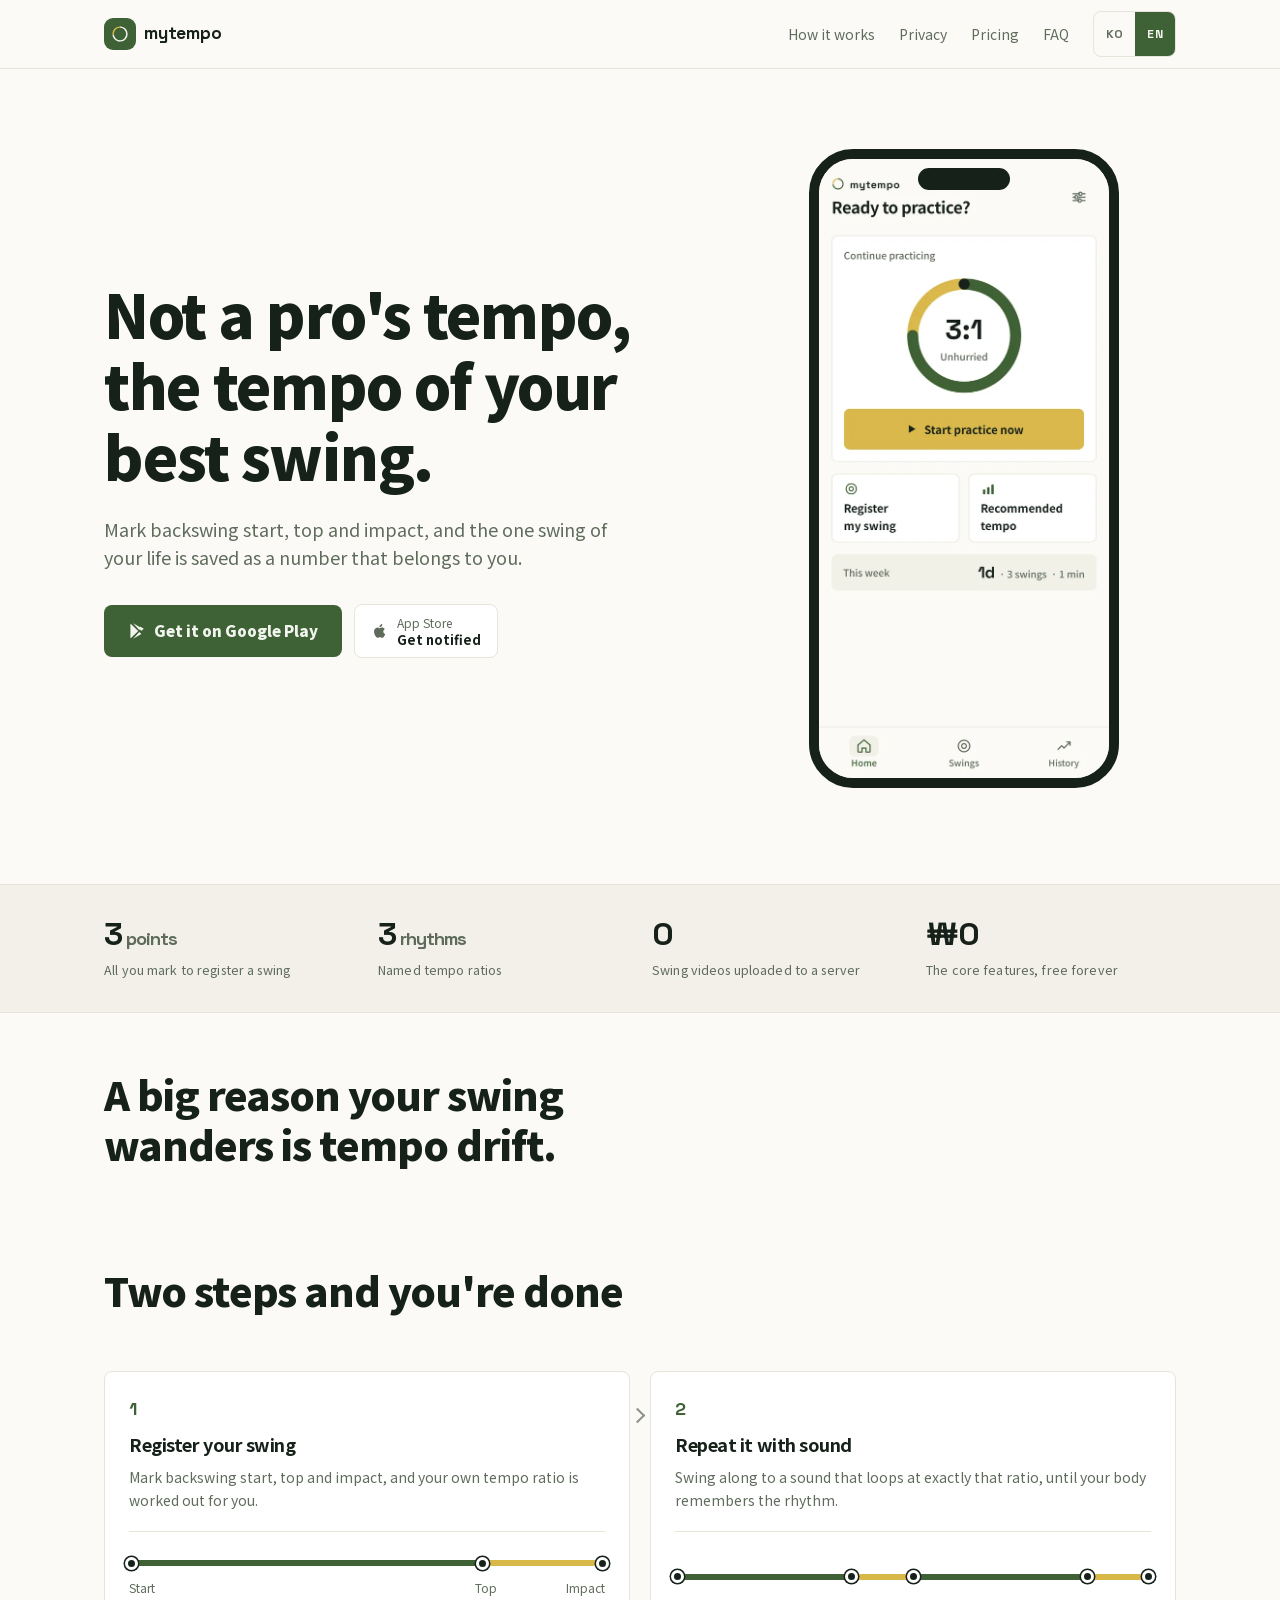
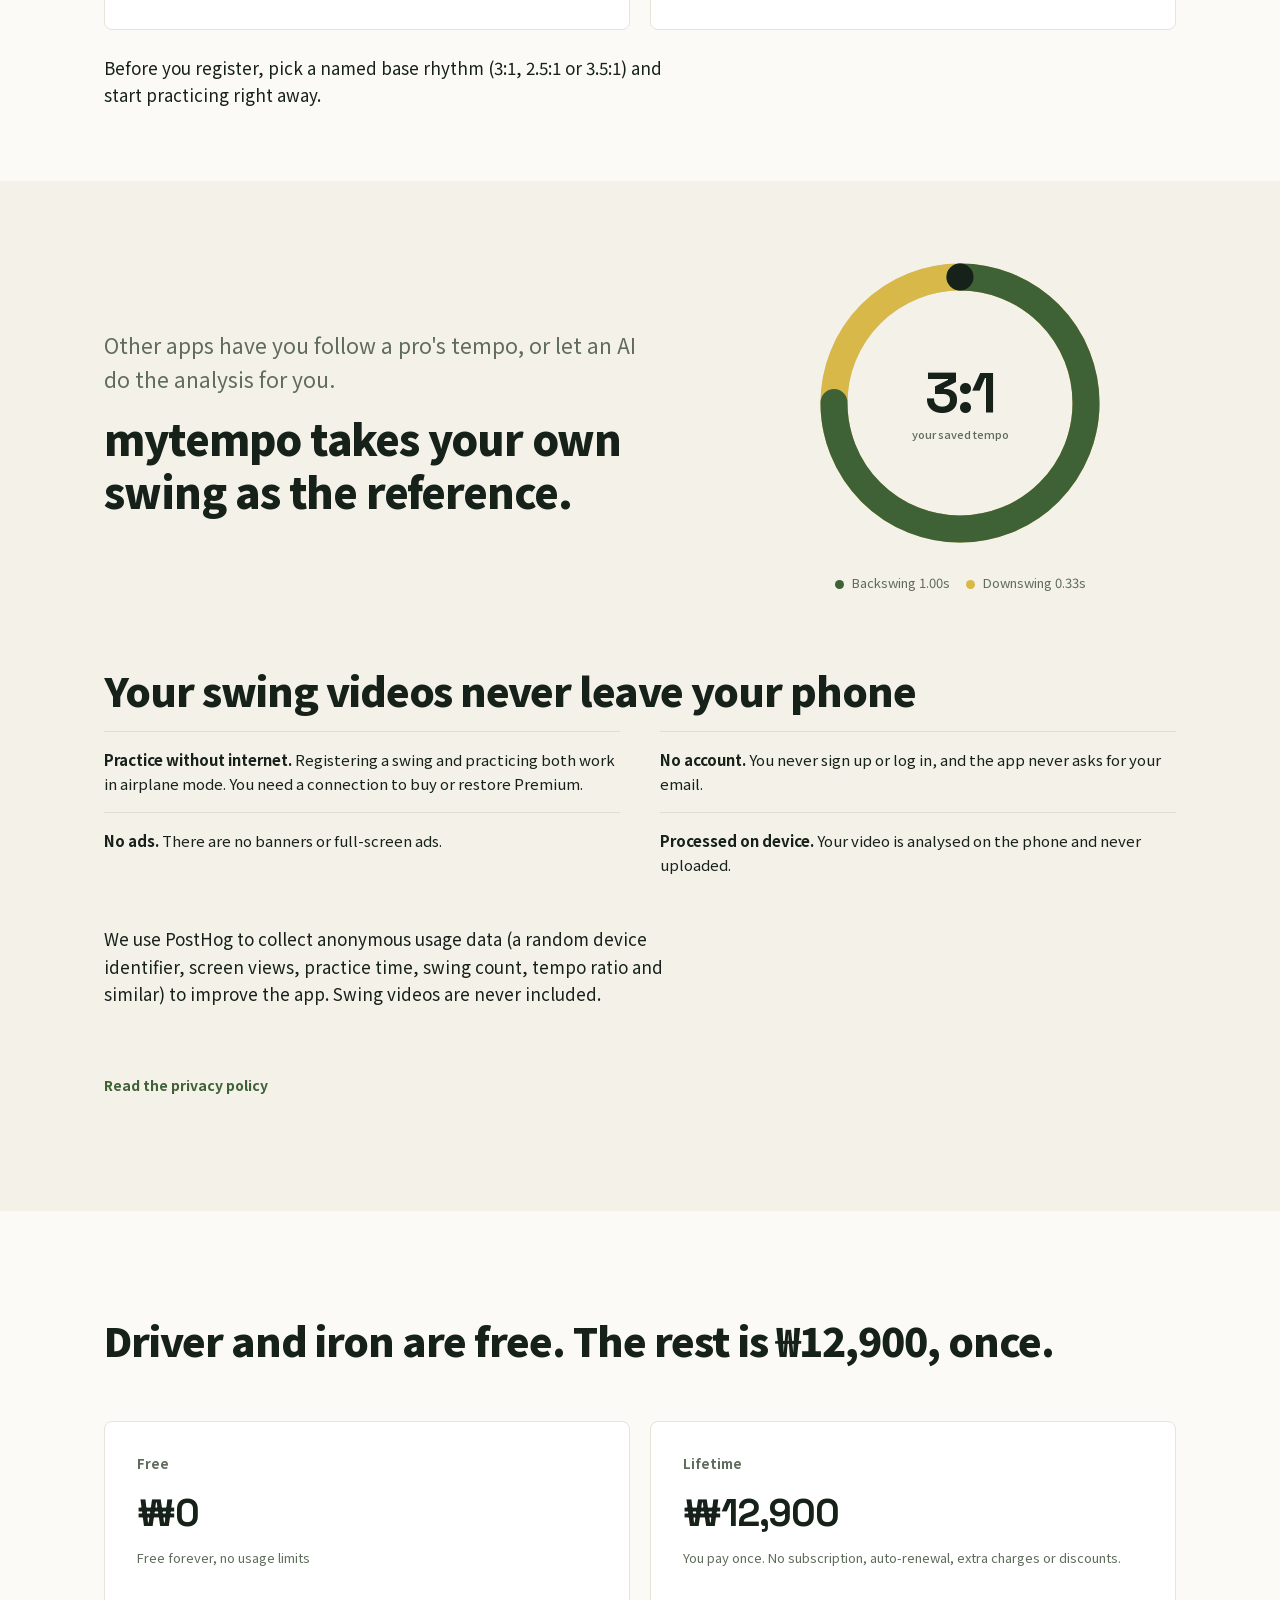
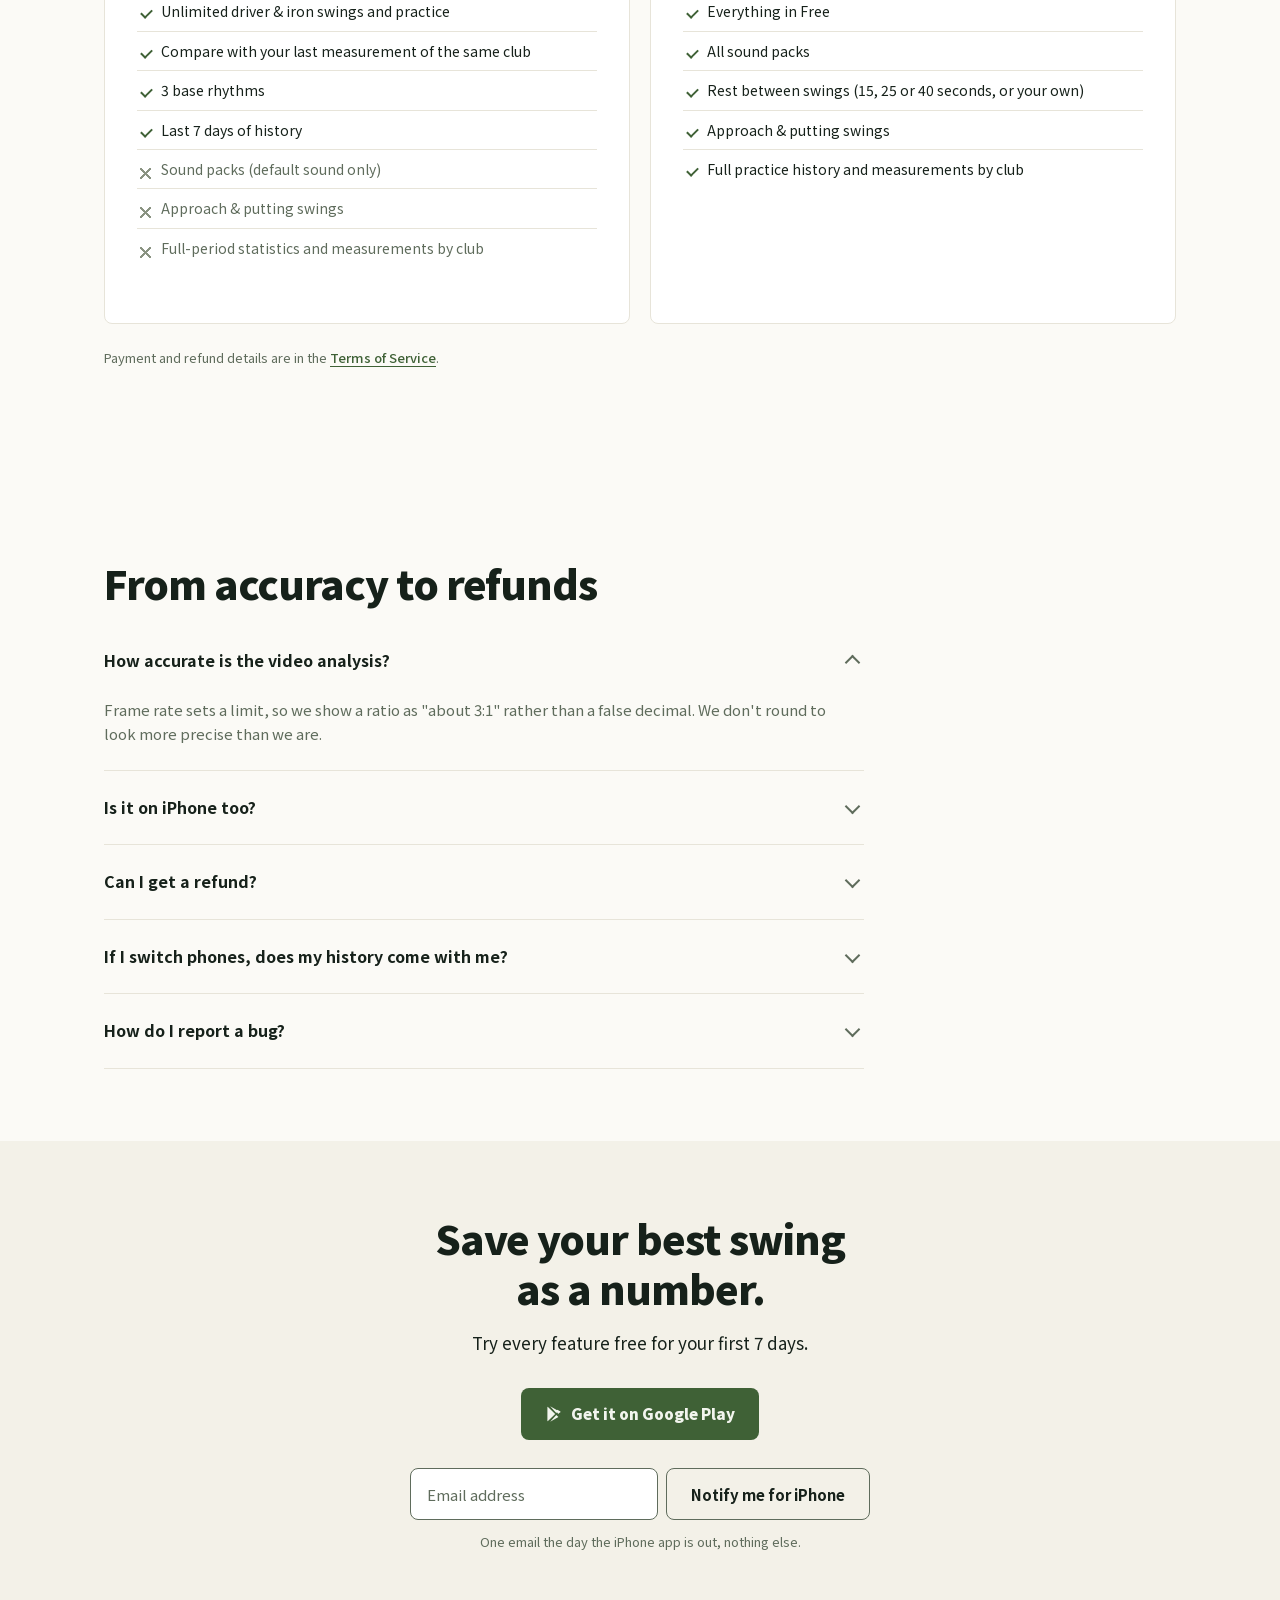
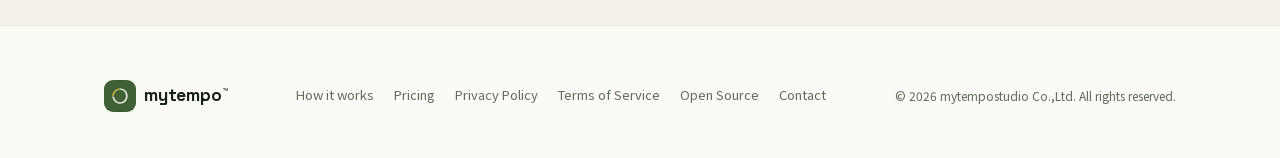
==== commit 9e2ad1ad: "feat(landing): Android가 먼저 나와 Play 버튼과 아이폰 알림 칸으로 (Play 35, 11-09) 첫 화면은 Google Play에서 받기와 App Store" ====
--- a/en/index.html
+++ b/en/index.html
@@ -2,7 +2,7 @@
 <html lang="en">
 <head>
 <meta charset="UTF-8">
-<meta http-equiv="Content-Security-Policy" content="default-src 'self'; script-src 'self' 'sha256-woPlmpRkM1gqbswL9fDu/2VmFfqWz5HU817QuhK3Z4E=' 'sha256-KyHRJxmzaXodE8qSvsw2/BHRthdQx7RH0iosEl5xlU0='; style-src 'self' 'unsafe-inline'; img-src 'self' data:; font-src 'self'; connect-src 'self' https://qmpvnjoefkskmykwudxp.supabase.co; form-action 'self'; base-uri 'none'; object-src 'none';">
+<meta http-equiv="Content-Security-Policy" content="default-src 'self'; script-src 'self' 'sha256-woPlmpRkM1gqbswL9fDu/2VmFfqWz5HU817QuhK3Z4E=' 'sha256-DVGrjJVdS4/A2rk+JdM9coXrBWGGS6alF9hMBvU5iwM='; style-src 'self' 'unsafe-inline'; img-src 'self' data:; font-src 'self'; connect-src 'self' https://qmpvnjoefkskmykwudxp.supabase.co; form-action 'self'; base-uri 'none'; object-src 'none';">
 <meta name="viewport" content="width=device-width, initial-scale=1">
 <title>The tempo of your best swing · mytempo</title>
 <meta name="description" content="Mark three points and the one swing of your life is saved as your own number. A golf tempo trainer you can practice with offline, with no account and no ads.">
@@ -67,24 +67,13 @@
       <h1>Not a pro's tempo,<br>the tempo of your best swing.</h1>
       <p class="lead">Mark backswing start, top and impact, and the one swing of your life is saved as a number that belongs to you.</p>
 
-      <form class="signup js-signup" id="signup" novalidate>
-        <label for="email" style="position:absolute;left:-9999px">Email address</label>
-        <input id="email" type="email" name="email" placeholder="Email address" autocomplete="email" required>
-        <input type="text" name="company" tabindex="-1" autocomplete="off" aria-hidden="true"
-               style="position:absolute;left:-9999px;width:1px;height:1px;opacity:0">
-        <button class="btn-primary" type="submit">Get launch updates</button>
-      </form>
-      <p class="cta-note js-note" role="status" aria-live="polite">One email when we launch. Nothing else, ever.</p>
-
+      <!-- 2026-11-10: Android went out first (Play 35, 11-09). When iPhone opens, merge launch-store-buttons for two buttons -->
       <div class="store-row">
-        <span class="store-badge">
-          <svg aria-hidden="true" viewBox="0 0 24 24" fill="currentColor" style="color:var(--green)"><path d="M3.6 2.2a1 1 0 0 0-.4.8v18a1 1 0 0 0 .4.8l10-9.8-10-9.8Zm11.4 8.5 2.9-2.8-11-6.3 8.1 9.1Zm0 2.6-8.1 9.1 11-6.3-2.9-2.8Zm1.5-1.3 3.6-2a1 1 0 0 0 0-1.8l-3.6-2-2.1 2 2.1 2 2.1 1.8Z"/></svg>
-          <span>Google Play<b>Coming soon</b></span>
-        </span>
-        <span class="store-badge">
+        <a class="btn-primary" href="https://play.google.com/store/apps/details?id=com.mytempo.golf&amp;referrer=utm_source%3Dwebsite"><svg aria-hidden="true" viewBox="0 0 24 24" fill="currentColor"><path d="M3.6 2.2a1 1 0 0 0-.4.8v18a1 1 0 0 0 .4.8l10-9.8-10-9.8Zm11.4 8.5 2.9-2.8-11-6.3 8.1 9.1Zm0 2.6-8.1 9.1 11-6.3-2.9-2.8Zm1.5-1.3 3.6-2a1 1 0 0 0 0-1.8l-3.6-2-2.1 2 2.1 2 2.1 1.8Z"/></svg>Get it on Google Play</a>
+        <a class="store-badge" href="#notify">
           <svg aria-hidden="true" viewBox="0 0 24 24" fill="currentColor" style="color:var(--muted)"><path d="M16.4 12.7c0-2.3 1.9-3.4 2-3.5-1.1-1.6-2.8-1.8-3.4-1.8-1.4-.1-2.8.9-3.5.9-.7 0-1.8-.9-3-.8-1.5 0-2.9.9-3.7 2.3-1.6 2.7-.4 6.8 1.1 9 .8 1.1 1.7 2.3 2.9 2.3 1.2 0 1.6-.7 3-.7 1.4 0 1.8.7 3 .7 1.3 0 2.1-1.1 2.8-2.2.9-1.3 1.3-2.5 1.3-2.6 0 0-2.5-1-2.5-3.6ZM14.1 5.5c.6-.8 1.1-1.9 1-3-.9 0-2.1.6-2.8 1.4-.6.7-1.2 1.8-1 2.9 1 .1 2.1-.5 2.8-1.3Z"/></svg>
-          <span>App Store<b>Coming soon</b></span>
-        </span>
+          <span>App Store<b>Get notified</b></span>
+        </a>
       </div>
     </div>
 
@@ -247,8 +236,8 @@
         <p>Frame rate sets a limit, so we show a ratio as "about 3:1" rather than a false decimal. We don't round to look more precise than we are.</p>
       </details>
       <details>
-        <summary>When is iOS coming?</summary>
-        <p>We plan to launch on Android (Google Play) and iOS (App Store) together. Leave your email and we'll tell you as soon as it's out.</p>
+        <summary>Is it on iPhone too?</summary>
+        <p>Not yet. The Android app is out now on Google Play, and the iPhone app is coming to the App Store. Leave your email at the bottom and we'll write once, the day it's out. Same features and price on both.</p>
       </details>
       <details>
         <summary>Can I get a refund?</summary>
@@ -266,18 +255,21 @@
   </div>
 </section>
 
-<section class="band final-cta tight">
+<section class="band final-cta tight" id="notify">
   <div class="wrap">
     <h2 class="section-title">Save your best swing<br>as a number.</h2>
-    <p class="section-sub" style="margin:0 auto 32px">We'll tell you first when it launches.</p>
+    <p class="section-sub" style="margin:0 auto 32px">Try every feature free for your first 7 days.</p>
+    <div class="store-row">
+      <a class="btn-primary" href="https://play.google.com/store/apps/details?id=com.mytempo.golf&amp;referrer=utm_source%3Dwebsite"><svg aria-hidden="true" viewBox="0 0 24 24" fill="currentColor"><path d="M3.6 2.2a1 1 0 0 0-.4.8v18a1 1 0 0 0 .4.8l10-9.8-10-9.8Zm11.4 8.5 2.9-2.8-11-6.3 8.1 9.1Zm0 2.6-8.1 9.1 11-6.3-2.9-2.8Zm1.5-1.3 3.6-2a1 1 0 0 0 0-1.8l-3.6-2-2.1 2 2.1 2 2.1 1.8Z"/></svg>Get it on Google Play</a>
+    </div>
     <form class="signup js-signup" novalidate>
       <label for="email2" style="position:absolute;left:-9999px">Email address</label>
       <input id="email2" type="email" name="email" placeholder="Email address" autocomplete="email" required>
       <input type="text" name="company" tabindex="-1" autocomplete="off" aria-hidden="true"
              style="position:absolute;left:-9999px;width:1px;height:1px;opacity:0">
-      <button class="btn-primary" type="submit">Notify me</button>
+      <button class="btn-ghost" type="submit">Notify me for iPhone</button>
     </form>
-    <p class="cta-note js-note" role="status" aria-live="polite">One email at launch, nothing else.</p>
+    <p class="cta-note js-note" role="status" aria-live="polite">One email the day the iPhone app is out, nothing else.</p>
   </div>
 </section>
 
@@ -327,7 +319,7 @@
   var ENDPOINT = 'https://qmpvnjoefkskmykwudxp.supabase.co/rest/v1/rpc/subscribe_launch';
   var KEY = 'sb_publishable_e43NxXMODsX_8WIF1ci0JA_yK0rhF0T';
 
-  var OK   = "You're on the list. We'll email you once when we launch.";
+  var OK   = "You're on the list. We'll email you once, the day the iPhone app is out.";
   var FAIL = 'That didn’t go through. Try again in a moment, or email contact@mytempo.co.kr';
   var BAD  = 'Please check the email address.';
 
--- a/assets/style.css
+++ b/assets/style.css
@@ -189,6 +189,7 @@
   background: transparent; color: var(--ink);
   border: 1px solid var(--line); font-weight: 700; font-size: 15px;
   min-height: 52px; padding: 0 24px; border-radius: var(--radius-sm); text-decoration: none;
+  font-family: inherit; cursor: pointer;
 }
 .btn-ghost:hover { border-color: var(--green); color: var(--green); }
 .btn-primary svg, .btn-ghost svg { width: 18px; height: 18px; flex-shrink: 0; }
@@ -201,6 +202,8 @@
 }
 .store-badge svg { width: 18px; height: 18px; flex-shrink: 0; }
 .store-badge b { display: block; font-size: 13px; color: var(--ink); font-weight: 700; line-height: 1.3; }
+a.store-badge { text-decoration: none; }
+a.store-badge:hover { border-color: var(--green); }
 
 /* ---------- Phone mock (실제 앱 화면을 랜딩에 노출) ---------- */
 .phone-stage { position: relative; display: flex; align-items: center; justify-content: center; }
@@ -287,6 +290,14 @@
    히어로 직후 첫 시선을 받는 자리라, 숫자가 브랜드 문장보다 커 보이면 안 된다.
    2026-08-21: font-size를 히어로 h1(34~60px) 대비 확실히 작게 유지하고,
    캡션을 짧은 라벨 톤으로 낮춰 "기능 스펙표"가 아니라 신뢰 배지로 읽히게 한다. */
+.stats-strip { border-bottom: 1px solid var(--line); background: var(--surface-2); padding: 32px 0; }
+.stats-strip .wrap { display: grid; grid-template-columns: repeat(4, 1fr); gap: 24px; }
+.stat .n {
+  font-family: var(--font-display); font-size: clamp(22px, 2.8vw, 32px);
+  font-weight: 700; letter-spacing: -0.03em; color: var(--ink); line-height: 1.1; margin: 0;
+}
+.stat .n span { font-size: clamp(13px, 1.55vw, 18px); color: var(--muted); }
+.stat .t { font-size: 12.5px; color: var(--muted); margin: 8px 0 0; letter-spacing: 0.01em; }
 
 /* ---------- Steps ---------- */
 /* 2단계다 — "구간과 비교"(폐기 기능)가 3번째 단계였다가 2026-09-22에 빠졌다(T-85) */
@@ -394,6 +405,8 @@
 .final-cta .signup { margin: 0 auto; }
 .final-cta .cta-note { text-align: center; }
 .final-cta .store-row { justify-content: center; margin-top: 0; }
+/* 2026-11-10 Android만 나온 동안: Play 버튼 아래에 아이폰 알림 신청 칸 */
+.final-cta .store-row + .signup { margin-top: 28px; }
 
 /* ---------- Footer ---------- */
 footer { border-top: 1px solid var(--line); padding: 48px 0 40px; }
@@ -411,6 +424,7 @@
      거의 다 차지해 그 아래 이메일 폼(CTA)이 첫 화면 밖으로 밀려난다.
      DOM 순서(텍스트+폼 → 스크린샷) 그대로 두어 CTA가 항상 첫 화면에 남게 한다. */
   .phone { width: min(230px, 58vw); }
+  .stats-strip .wrap { grid-template-columns: 1fr 1fr; gap: 28px 20px; }
   .steps { grid-template-columns: 1fr; }
   /* .trust-grid는 데스크톱부터 이미 2열이라 여기서 다시 선언할 필요가 없다 */
   .price-grid { grid-template-columns: 1fr; }
@@ -420,6 +434,7 @@
 }
 @media (max-width: 560px) {
   .signup { flex-direction: column; }
+  .final-cta .store-row .btn-primary { width: 100%; }
   .trust-grid { grid-template-columns: 1fr; }
   /* 2026-09-22(T-42): 375px에서 가로로 6px 삐져나갔다. 내비 한 줄에 로고·CTA·언어 토글이
      전부 flex-shrink:0이라 좁아져도 아무도 양보하지 않는다 — 줄바꿈 대신 갭과 CTA 여백을
@@ -461,7 +476,7 @@
 }
 .band .signup input::placeholder { color: var(--band-muted); }
 .band .cta-note { color: var(--band-muted); }
-.band .btn-ghost { color: var(--band-ink); border-color: var(--band-line); }
+.band .btn-ghost { color: var(--band-ink); border-color: var(--band-muted); }
 .band .btn-ghost:hover { color: var(--band-btn); border-color: var(--band-btn); }
 
 /* 문제 제기 섹션은 한 문장짜리라 상하 여백을 더 조인다 */
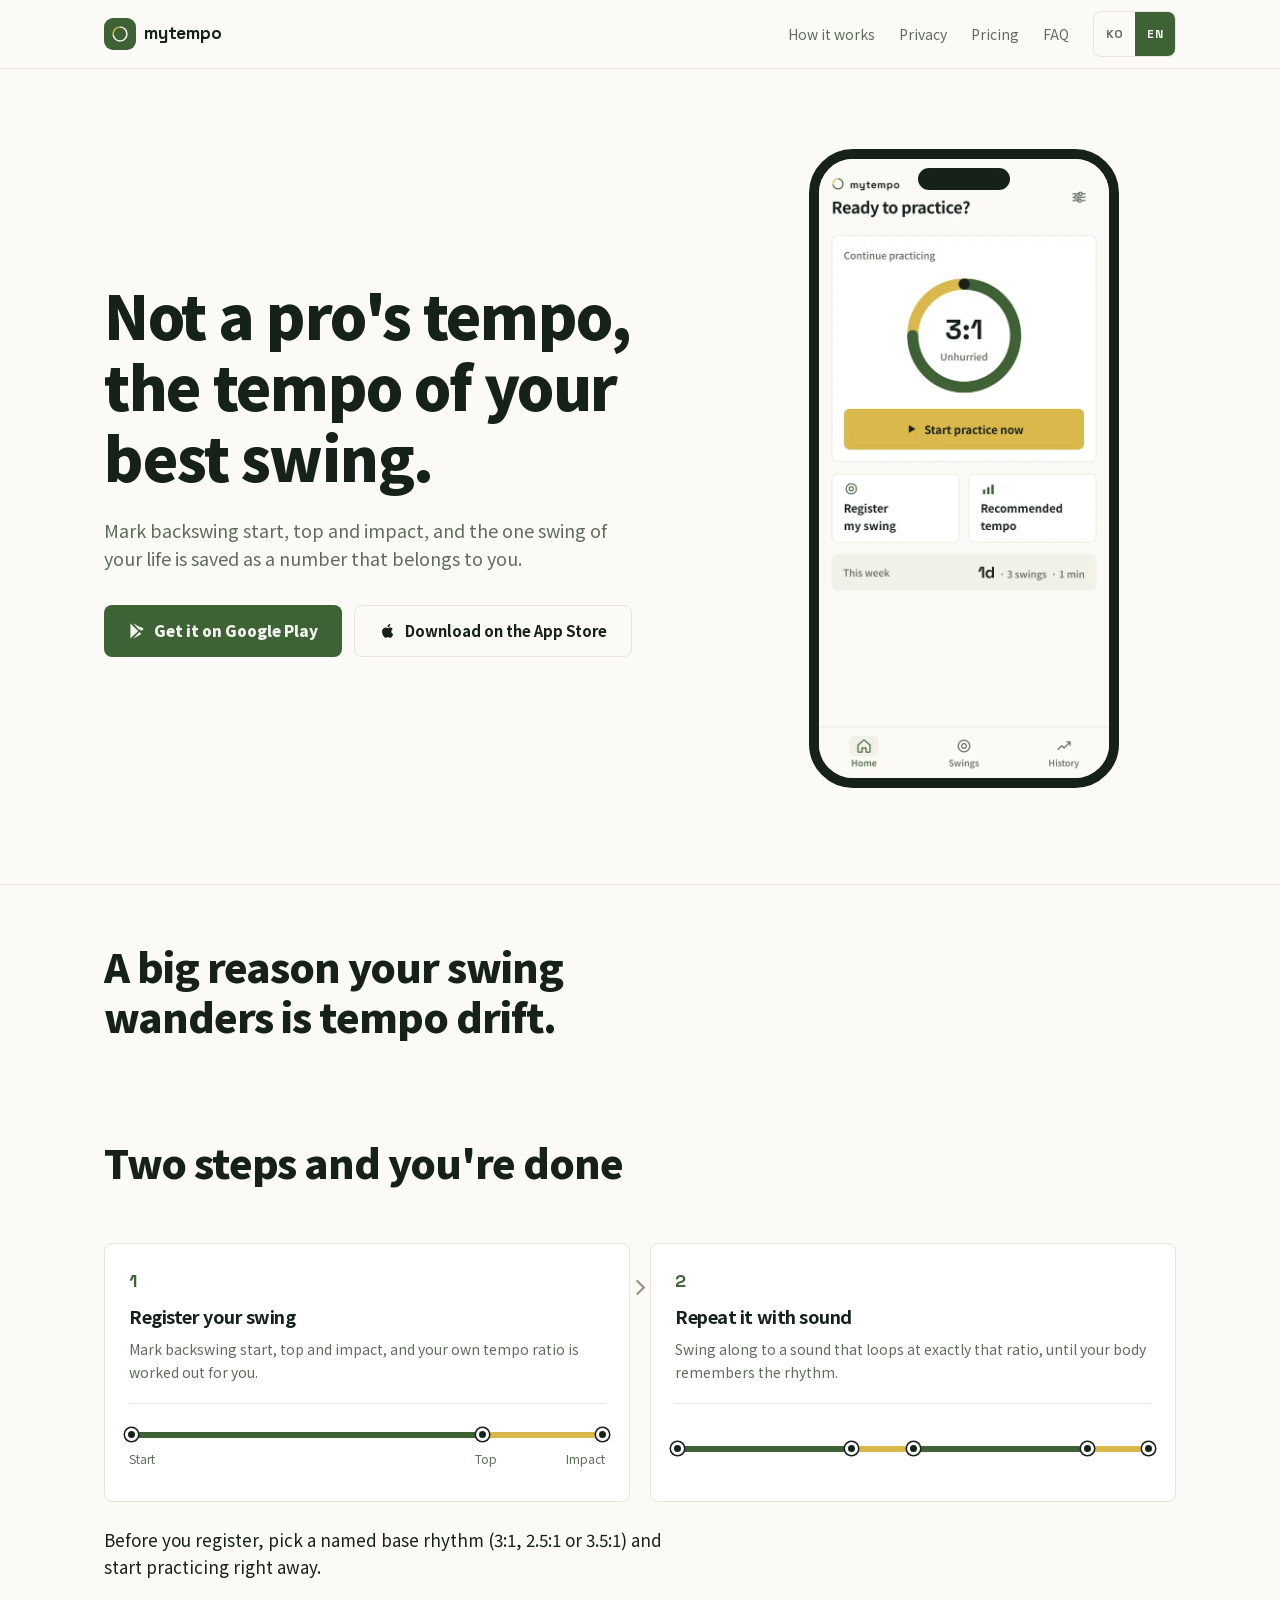
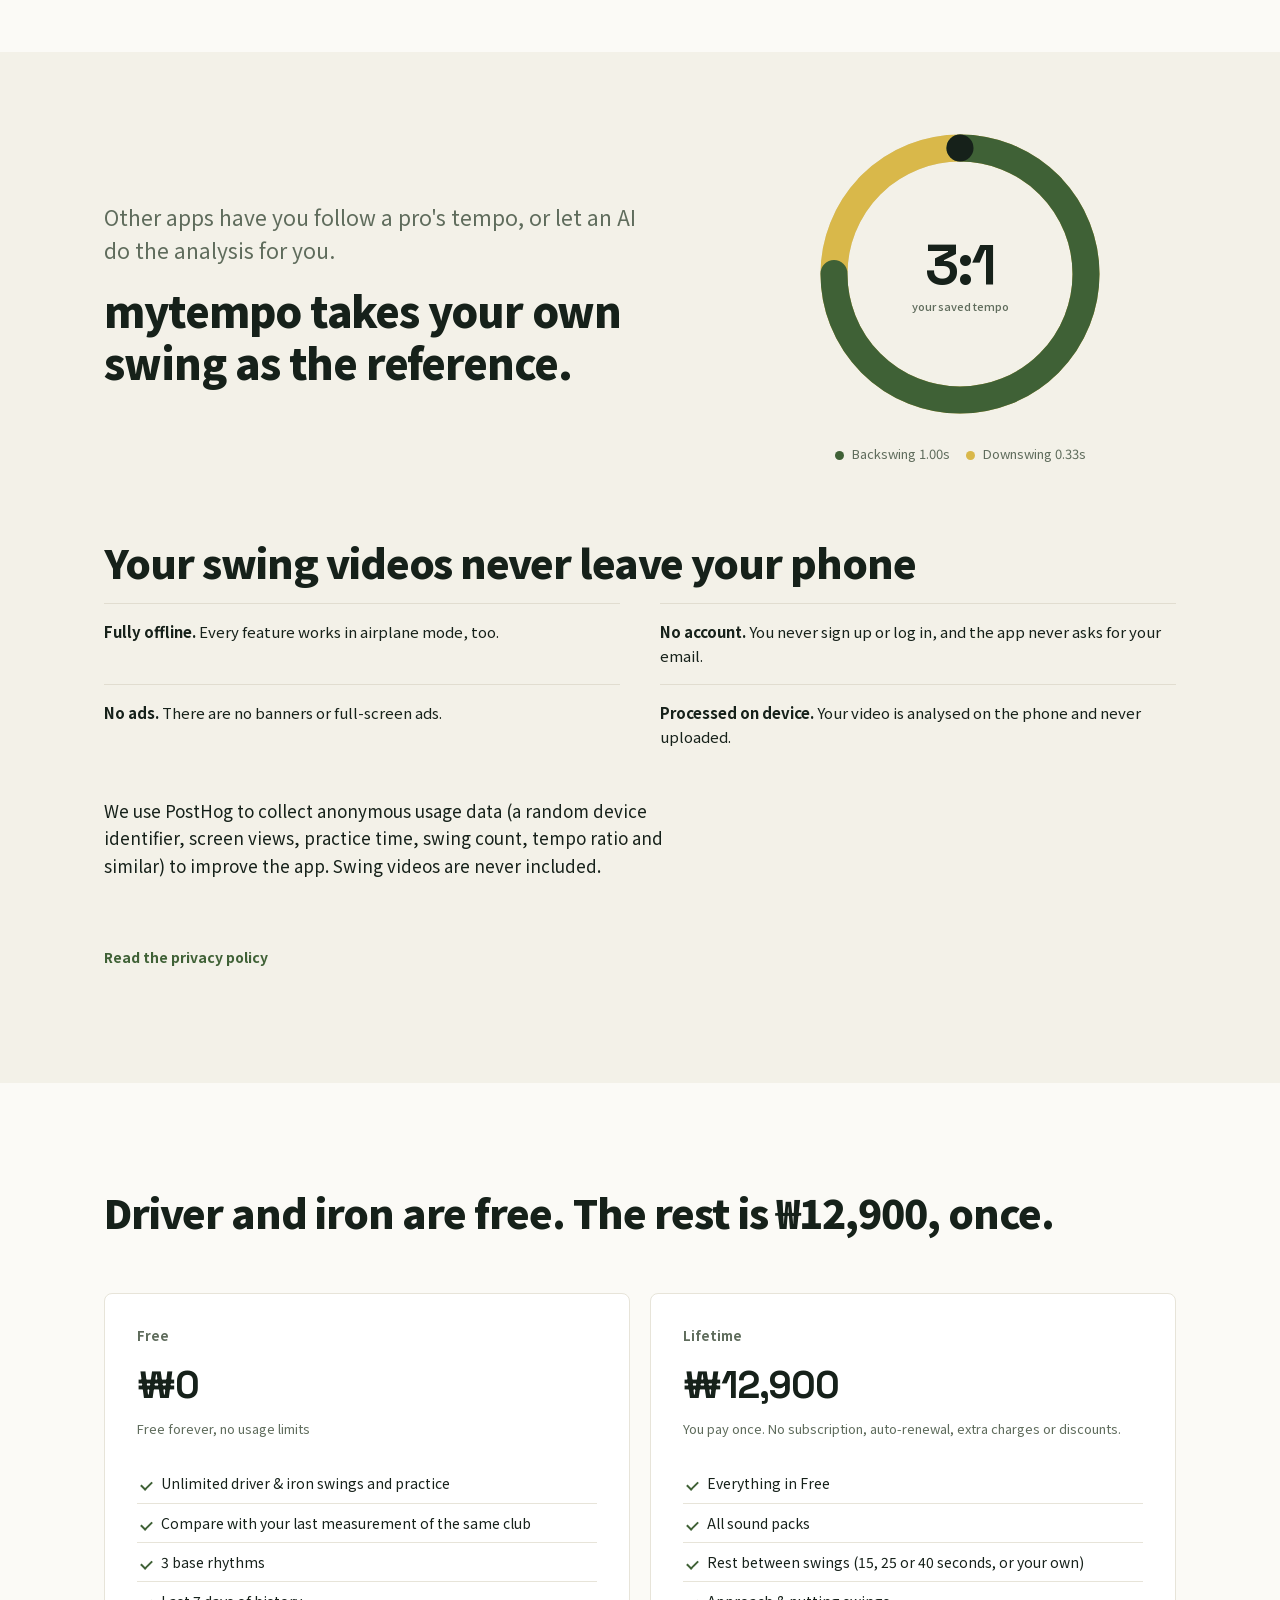
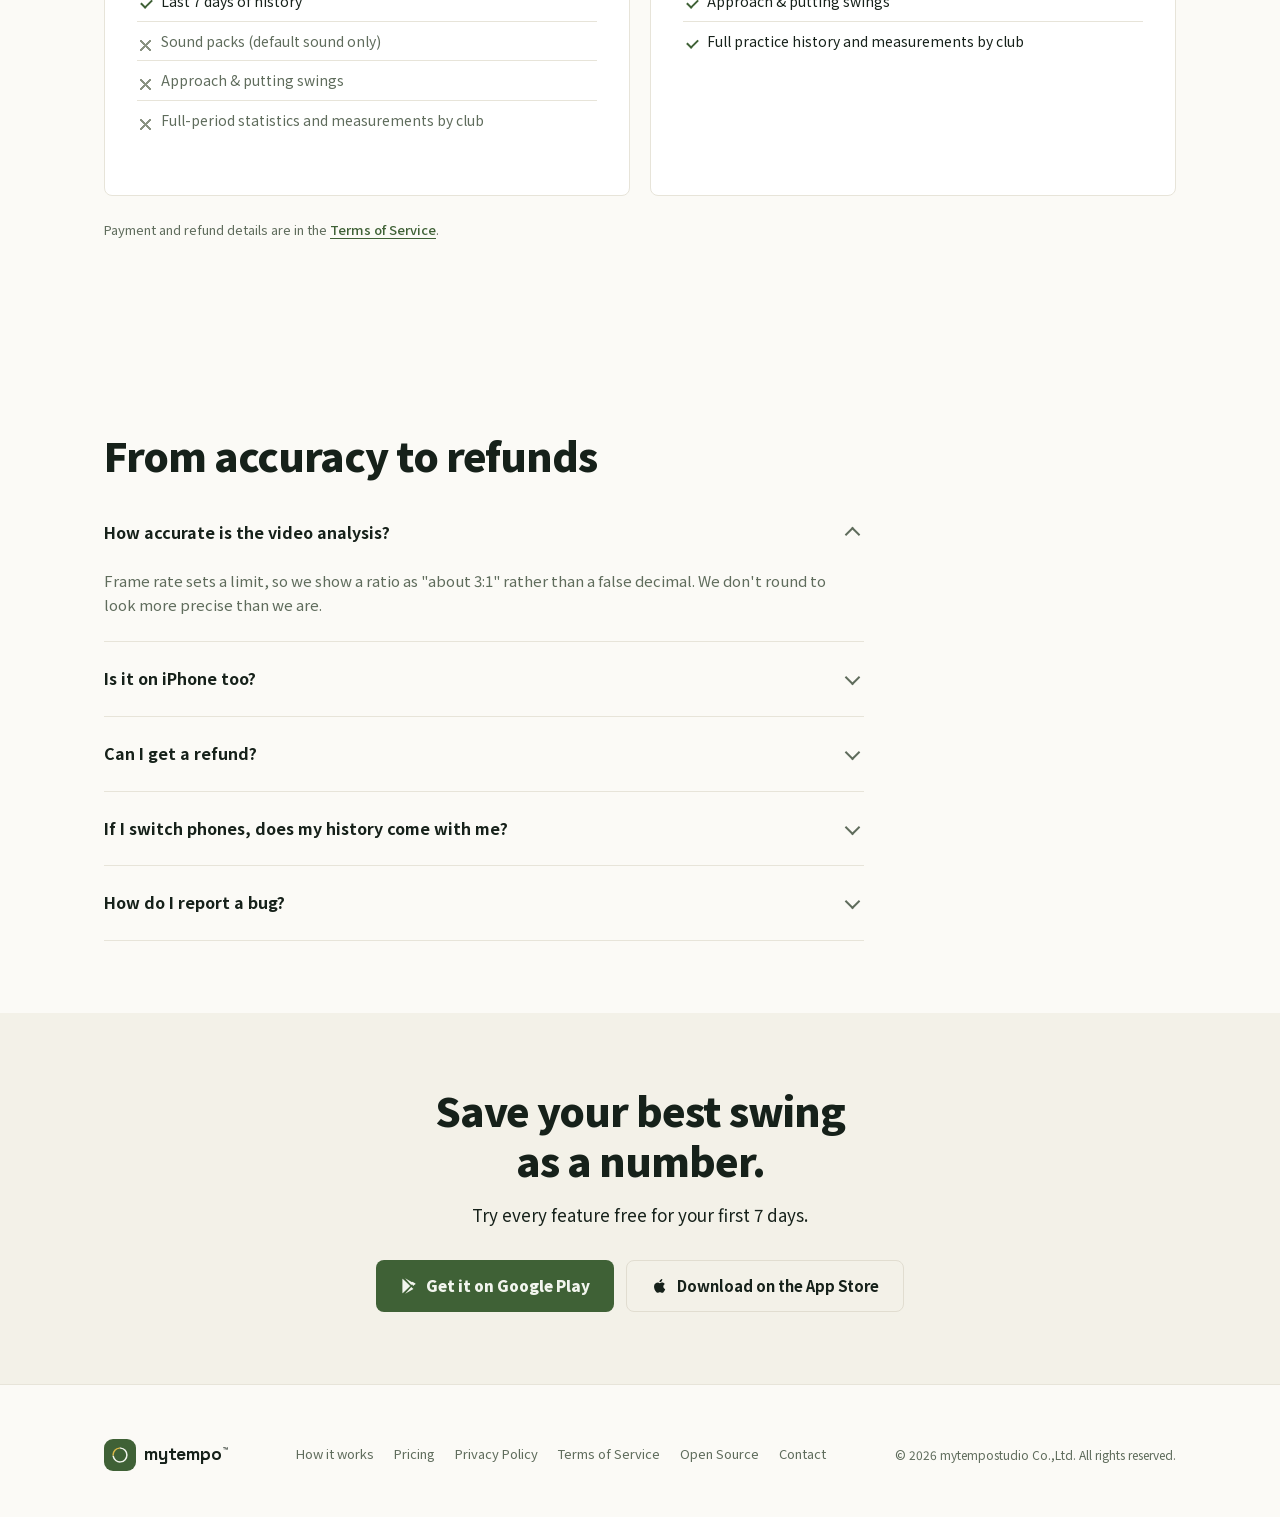
==== commit 7e91f2cd: "feat(launch): 아이폰 1.2.4 공개(11-27 15:06)로 스토어 버튼 두 개를 main에 합친다" ====
--- a/en/index.html
+++ b/en/index.html
@@ -2,12 +2,12 @@
 <html lang="en">
 <head>
 <meta charset="UTF-8">
-<meta http-equiv="Content-Security-Policy" content="default-src 'self'; script-src 'self' 'sha256-woPlmpRkM1gqbswL9fDu/2VmFfqWz5HU817QuhK3Z4E=' 'sha256-DVGrjJVdS4/A2rk+JdM9coXrBWGGS6alF9hMBvU5iwM='; style-src 'self' 'unsafe-inline'; img-src 'self' data:; font-src 'self'; connect-src 'self' https://qmpvnjoefkskmykwudxp.supabase.co; form-action 'self'; base-uri 'none'; object-src 'none';">
+<meta http-equiv="Content-Security-Policy" content="default-src 'self'; script-src 'self' 'sha256-woPlmpRkM1gqbswL9fDu/2VmFfqWz5HU817QuhK3Z4E=' 'sha256-KyHRJxmzaXodE8qSvsw2/BHRthdQx7RH0iosEl5xlU0='; style-src 'self' 'unsafe-inline'; img-src 'self' data:; font-src 'self'; connect-src 'self' https://qmpvnjoefkskmykwudxp.supabase.co; form-action 'self'; base-uri 'none'; object-src 'none';">
 <meta name="viewport" content="width=device-width, initial-scale=1">
 <title>The tempo of your best swing · mytempo</title>
-<meta name="description" content="Mark three points and the one swing of your life is saved as your own number. A golf tempo trainer you can practice with offline, with no account and no ads.">
+<meta name="description" content="Mark three points and the one swing of your life is saved as your own number. A fully offline golf tempo trainer with no account and no ads.">
 <meta property="og:title" content="The tempo of your best swing · mytempo">
-<meta property="og:description" content="Not a pro's tempo. Yours. Practice offline, no ads.">
+<meta property="og:description" content="Not a pro's tempo. Yours. Fully offline, no ads.">
 <meta property="og:type" content="website">
 <meta property="og:url" content="https://mytempo.co.kr/en/">
 <meta property="og:image" content="https://mytempo.co.kr/assets/og-en.png">
@@ -67,13 +67,9 @@
       <h1>Not a pro's tempo,<br>the tempo of your best swing.</h1>
       <p class="lead">Mark backswing start, top and impact, and the one swing of your life is saved as a number that belongs to you.</p>
 
-      <!-- 2026-11-10: Android went out first (Play 35, 11-09). When iPhone opens, merge launch-store-buttons for two buttons -->
-      <div class="store-row">
-        <a class="btn-primary" href="https://play.google.com/store/apps/details?id=com.mytempo.golf&amp;referrer=utm_source%3Dwebsite"><svg aria-hidden="true" viewBox="0 0 24 24" fill="currentColor"><path d="M3.6 2.2a1 1 0 0 0-.4.8v18a1 1 0 0 0 .4.8l10-9.8-10-9.8Zm11.4 8.5 2.9-2.8-11-6.3 8.1 9.1Zm0 2.6-8.1 9.1 11-6.3-2.9-2.8Zm1.5-1.3 3.6-2a1 1 0 0 0 0-1.8l-3.6-2-2.1 2 2.1 2 2.1 1.8Z"/></svg>Get it on Google Play</a>
-        <a class="store-badge" href="#notify">
-          <svg aria-hidden="true" viewBox="0 0 24 24" fill="currentColor" style="color:var(--muted)"><path d="M16.4 12.7c0-2.3 1.9-3.4 2-3.5-1.1-1.6-2.8-1.8-3.4-1.8-1.4-.1-2.8.9-3.5.9-.7 0-1.8-.9-3-.8-1.5 0-2.9.9-3.7 2.3-1.6 2.7-.4 6.8 1.1 9 .8 1.1 1.7 2.3 2.9 2.3 1.2 0 1.6-.7 3-.7 1.4 0 1.8.7 3 .7 1.3 0 2.1-1.1 2.8-2.2.9-1.3 1.3-2.5 1.3-2.6 0 0-2.5-1-2.5-3.6ZM14.1 5.5c.6-.8 1.1-1.9 1-3-.9 0-2.1.6-2.8 1.4-.6.7-1.2 1.8-1 2.9 1 .1 2.1-.5 2.8-1.3Z"/></svg>
-          <span>App Store<b>Get notified</b></span>
-        </a>
+      <div class="store-row store-cta">
+        <a class="btn-primary" data-store="play" href="https://play.google.com/store/apps/details?id=com.mytempo.golf&amp;referrer=utm_source%3Dwebsite"><svg aria-hidden="true" viewBox="0 0 24 24" fill="currentColor"><path d="M3.6 2.2a1 1 0 0 0-.4.8v18a1 1 0 0 0 .4.8l10-9.8-10-9.8Zm11.4 8.5 2.9-2.8-11-6.3 8.1 9.1Zm0 2.6-8.1 9.1 11-6.3-2.9-2.8Zm1.5-1.3 3.6-2a1 1 0 0 0 0-1.8l-3.6-2-2.1 2 2.1 2 2.1 1.8Z"/></svg>Get it on Google Play</a>
+        <a class="btn-ghost" data-store="ios" href="https://apps.apple.com/app/id6818107414"><svg aria-hidden="true" viewBox="0 0 24 24" fill="currentColor"><path d="M16.4 12.7c0-2.3 1.9-3.4 2-3.5-1.1-1.6-2.8-1.8-3.4-1.8-1.4-.1-2.8.9-3.5.9-.7 0-1.8-.9-3-.8-1.5 0-2.9.9-3.7 2.3-1.6 2.7-.4 6.8 1.1 9 .8 1.1 1.7 2.3 2.9 2.3 1.2 0 1.6-.7 3-.7 1.4 0 1.8.7 3 .7 1.3 0 2.1-1.1 2.8-2.2.9-1.3 1.3-2.5 1.3-2.6 0 0-2.5-1-2.5-3.6ZM14.1 5.5c.6-.8 1.1-1.9 1-3-.9 0-2.1.6-2.8 1.4-.6.7-1.2 1.8-1 2.9 1 .1 2.1-.5 2.8-1.3Z"/></svg>Download on the App Store</a>
       </div>
     </div>
 
@@ -91,15 +87,6 @@
     </div>
   </div>
 </section>
-
-<div class="stats-strip">
-  <div class="wrap">
-    <div class="stat"><p class="n">3<span> points</span></p><p class="t">All you mark to register a swing</p></div>
-    <div class="stat"><p class="n">3<span> rhythms</span></p><p class="t">Named tempo ratios</p></div>
-    <div class="stat"><p class="n">0</p><p class="t">Swing videos uploaded to a server</p></div>
-    <div class="stat"><p class="n">₩0</p><p class="t">The core features, free forever</p></div>
-  </div>
-</div>
 
 <section class="tight statement-only">
   <div class="wrap">
@@ -175,7 +162,7 @@
     <h2 class="section-title">Your swing videos never leave your phone</h2>
     <div class="trust-grid">
       <div class="trust-item">
-        <p><b>Practice without internet.</b> Registering a swing and practicing both work in airplane mode. You need a connection to buy or restore Premium.</p>
+        <p><b>Fully offline.</b> Every feature works in airplane mode, too.</p>
       </div>
       <div class="trust-item">
         <p><b>No account.</b> You never sign up or log in, and the app never asks for your email.</p>
@@ -237,7 +224,7 @@
       </details>
       <details>
         <summary>Is it on iPhone too?</summary>
-        <p>Not yet. The Android app is out now on Google Play, and the iPhone app is coming to the App Store. Leave your email at the bottom and we'll write once, the day it's out. Same features and price on both.</p>
+        <p>Get it on Google Play (Android) or the App Store (iPhone). Same features on both.</p>
       </details>
       <details>
         <summary>Can I get a refund?</summary>
@@ -255,21 +242,14 @@
   </div>
 </section>
 
-<section class="band final-cta tight" id="notify">
+<section class="band final-cta tight">
   <div class="wrap">
     <h2 class="section-title">Save your best swing<br>as a number.</h2>
     <p class="section-sub" style="margin:0 auto 32px">Try every feature free for your first 7 days.</p>
-    <div class="store-row">
-      <a class="btn-primary" href="https://play.google.com/store/apps/details?id=com.mytempo.golf&amp;referrer=utm_source%3Dwebsite"><svg aria-hidden="true" viewBox="0 0 24 24" fill="currentColor"><path d="M3.6 2.2a1 1 0 0 0-.4.8v18a1 1 0 0 0 .4.8l10-9.8-10-9.8Zm11.4 8.5 2.9-2.8-11-6.3 8.1 9.1Zm0 2.6-8.1 9.1 11-6.3-2.9-2.8Zm1.5-1.3 3.6-2a1 1 0 0 0 0-1.8l-3.6-2-2.1 2 2.1 2 2.1 1.8Z"/></svg>Get it on Google Play</a>
-    </div>
-    <form class="signup js-signup" novalidate>
-      <label for="email2" style="position:absolute;left:-9999px">Email address</label>
-      <input id="email2" type="email" name="email" placeholder="Email address" autocomplete="email" required>
-      <input type="text" name="company" tabindex="-1" autocomplete="off" aria-hidden="true"
-             style="position:absolute;left:-9999px;width:1px;height:1px;opacity:0">
-      <button class="btn-ghost" type="submit">Notify me for iPhone</button>
-    </form>
-    <p class="cta-note js-note" role="status" aria-live="polite">One email the day the iPhone app is out, nothing else.</p>
+    <div class="store-row store-cta">
+      <a class="btn-primary" data-store="play" href="https://play.google.com/store/apps/details?id=com.mytempo.golf&amp;referrer=utm_source%3Dwebsite"><svg aria-hidden="true" viewBox="0 0 24 24" fill="currentColor"><path d="M3.6 2.2a1 1 0 0 0-.4.8v18a1 1 0 0 0 .4.8l10-9.8-10-9.8Zm11.4 8.5 2.9-2.8-11-6.3 8.1 9.1Zm0 2.6-8.1 9.1 11-6.3-2.9-2.8Zm1.5-1.3 3.6-2a1 1 0 0 0 0-1.8l-3.6-2-2.1 2 2.1 2 2.1 1.8Z"/></svg>Get it on Google Play</a>
+      <a class="btn-ghost" data-store="ios" href="https://apps.apple.com/app/id6818107414"><svg aria-hidden="true" viewBox="0 0 24 24" fill="currentColor"><path d="M16.4 12.7c0-2.3 1.9-3.4 2-3.5-1.1-1.6-2.8-1.8-3.4-1.8-1.4-.1-2.8.9-3.5.9-.7 0-1.8-.9-3-.8-1.5 0-2.9.9-3.7 2.3-1.6 2.7-.4 6.8 1.1 9 .8 1.1 1.7 2.3 2.9 2.3 1.2 0 1.6-.7 3-.7 1.4 0 1.8.7 3 .7 1.3 0 2.1-1.1 2.8-2.2.9-1.3 1.3-2.5 1.3-2.6 0 0-2.5-1-2.5-3.6ZM14.1 5.5c.6-.8 1.1-1.9 1-3-.9 0-2.1.6-2.8 1.4-.6.7-1.2 1.8-1 2.9 1 .1 2.1-.5 2.8-1.3Z"/></svg>Download on the App Store</a>
+    </div>
   </div>
 </section>
 
@@ -319,7 +299,7 @@
   var ENDPOINT = 'https://qmpvnjoefkskmykwudxp.supabase.co/rest/v1/rpc/subscribe_launch';
   var KEY = 'sb_publishable_e43NxXMODsX_8WIF1ci0JA_yK0rhF0T';
 
-  var OK   = "You're on the list. We'll email you once, the day the iPhone app is out.";
+  var OK   = "You're on the list. We'll email you once when we launch.";
   var FAIL = 'That didn’t go through. Try again in a moment, or email contact@mytempo.co.kr';
   var BAD  = 'Please check the email address.';
 
@@ -366,5 +346,6 @@
   });
 })();
 </script>
+<script src="/assets/store-cta.js"></script>
 </body>
 </html>
--- a/assets/style.css
+++ b/assets/style.css
@@ -189,7 +189,6 @@
   background: transparent; color: var(--ink);
   border: 1px solid var(--line); font-weight: 700; font-size: 15px;
   min-height: 52px; padding: 0 24px; border-radius: var(--radius-sm); text-decoration: none;
-  font-family: inherit; cursor: pointer;
 }
 .btn-ghost:hover { border-color: var(--green); color: var(--green); }
 .btn-primary svg, .btn-ghost svg { width: 18px; height: 18px; flex-shrink: 0; }
@@ -202,8 +201,6 @@
 }
 .store-badge svg { width: 18px; height: 18px; flex-shrink: 0; }
 .store-badge b { display: block; font-size: 13px; color: var(--ink); font-weight: 700; line-height: 1.3; }
-a.store-badge { text-decoration: none; }
-a.store-badge:hover { border-color: var(--green); }
 
 /* ---------- Phone mock (실제 앱 화면을 랜딩에 노출) ---------- */
 .phone-stage { position: relative; display: flex; align-items: center; justify-content: center; }
@@ -290,14 +287,6 @@
    히어로 직후 첫 시선을 받는 자리라, 숫자가 브랜드 문장보다 커 보이면 안 된다.
    2026-08-21: font-size를 히어로 h1(34~60px) 대비 확실히 작게 유지하고,
    캡션을 짧은 라벨 톤으로 낮춰 "기능 스펙표"가 아니라 신뢰 배지로 읽히게 한다. */
-.stats-strip { border-bottom: 1px solid var(--line); background: var(--surface-2); padding: 32px 0; }
-.stats-strip .wrap { display: grid; grid-template-columns: repeat(4, 1fr); gap: 24px; }
-.stat .n {
-  font-family: var(--font-display); font-size: clamp(22px, 2.8vw, 32px);
-  font-weight: 700; letter-spacing: -0.03em; color: var(--ink); line-height: 1.1; margin: 0;
-}
-.stat .n span { font-size: clamp(13px, 1.55vw, 18px); color: var(--muted); }
-.stat .t { font-size: 12.5px; color: var(--muted); margin: 8px 0 0; letter-spacing: 0.01em; }
 
 /* ---------- Steps ---------- */
 /* 2단계다 — "구간과 비교"(폐기 기능)가 3번째 단계였다가 2026-09-22에 빠졌다(T-85) */
@@ -405,8 +394,6 @@
 .final-cta .signup { margin: 0 auto; }
 .final-cta .cta-note { text-align: center; }
 .final-cta .store-row { justify-content: center; margin-top: 0; }
-/* 2026-11-10 Android만 나온 동안: Play 버튼 아래에 아이폰 알림 신청 칸 */
-.final-cta .store-row + .signup { margin-top: 28px; }
 
 /* ---------- Footer ---------- */
 footer { border-top: 1px solid var(--line); padding: 48px 0 40px; }
@@ -424,7 +411,6 @@
      거의 다 차지해 그 아래 이메일 폼(CTA)이 첫 화면 밖으로 밀려난다.
      DOM 순서(텍스트+폼 → 스크린샷) 그대로 두어 CTA가 항상 첫 화면에 남게 한다. */
   .phone { width: min(230px, 58vw); }
-  .stats-strip .wrap { grid-template-columns: 1fr 1fr; gap: 28px 20px; }
   .steps { grid-template-columns: 1fr; }
   /* .trust-grid는 데스크톱부터 이미 2열이라 여기서 다시 선언할 필요가 없다 */
   .price-grid { grid-template-columns: 1fr; }
@@ -434,7 +420,6 @@
 }
 @media (max-width: 560px) {
   .signup { flex-direction: column; }
-  .final-cta .store-row .btn-primary { width: 100%; }
   .trust-grid { grid-template-columns: 1fr; }
   /* 2026-09-22(T-42): 375px에서 가로로 6px 삐져나갔다. 내비 한 줄에 로고·CTA·언어 토글이
      전부 flex-shrink:0이라 좁아져도 아무도 양보하지 않는다 — 줄바꿈 대신 갭과 CTA 여백을
@@ -476,7 +461,7 @@
 }
 .band .signup input::placeholder { color: var(--band-muted); }
 .band .cta-note { color: var(--band-muted); }
-.band .btn-ghost { color: var(--band-ink); border-color: var(--band-muted); }
+.band .btn-ghost { color: var(--band-ink); border-color: var(--band-line); }
 .band .btn-ghost:hover { color: var(--band-btn); border-color: var(--band-btn); }
 
 /* 문제 제기 섹션은 한 문장짜리라 상하 여백을 더 조인다 */
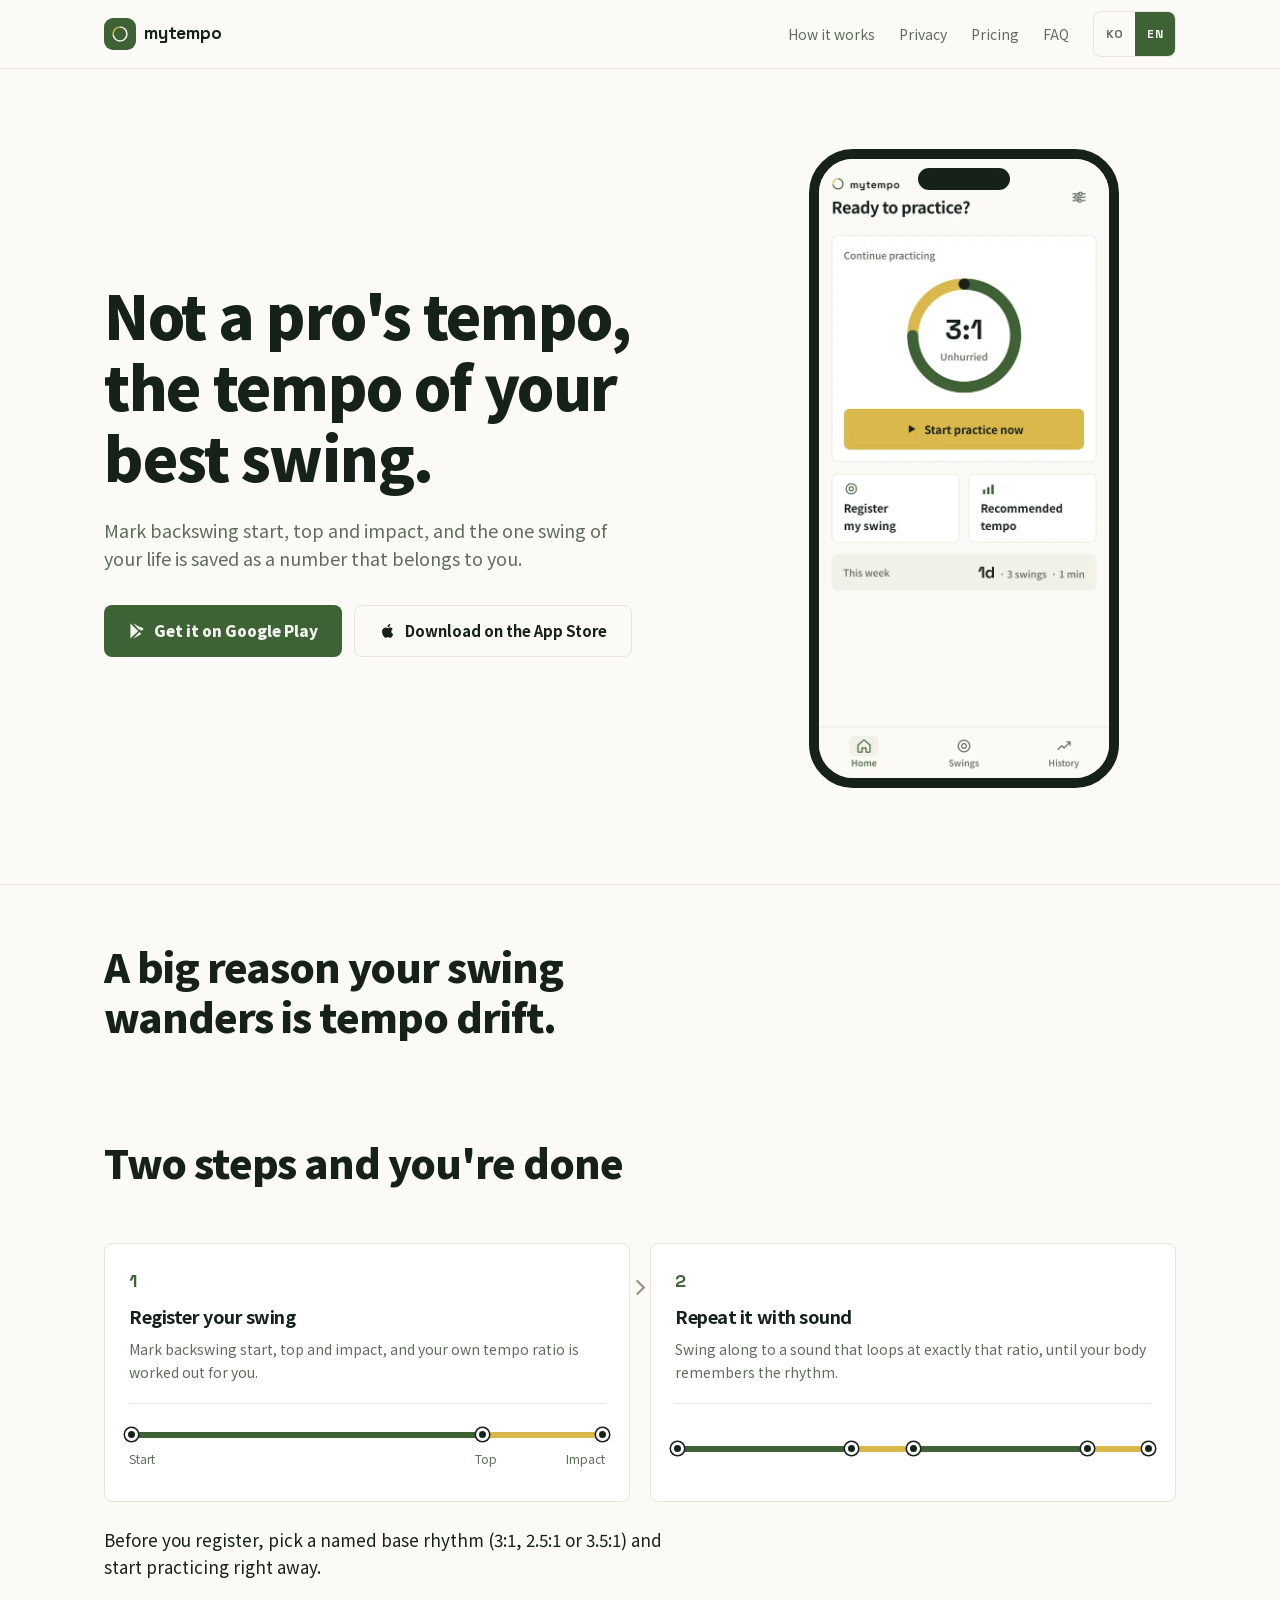
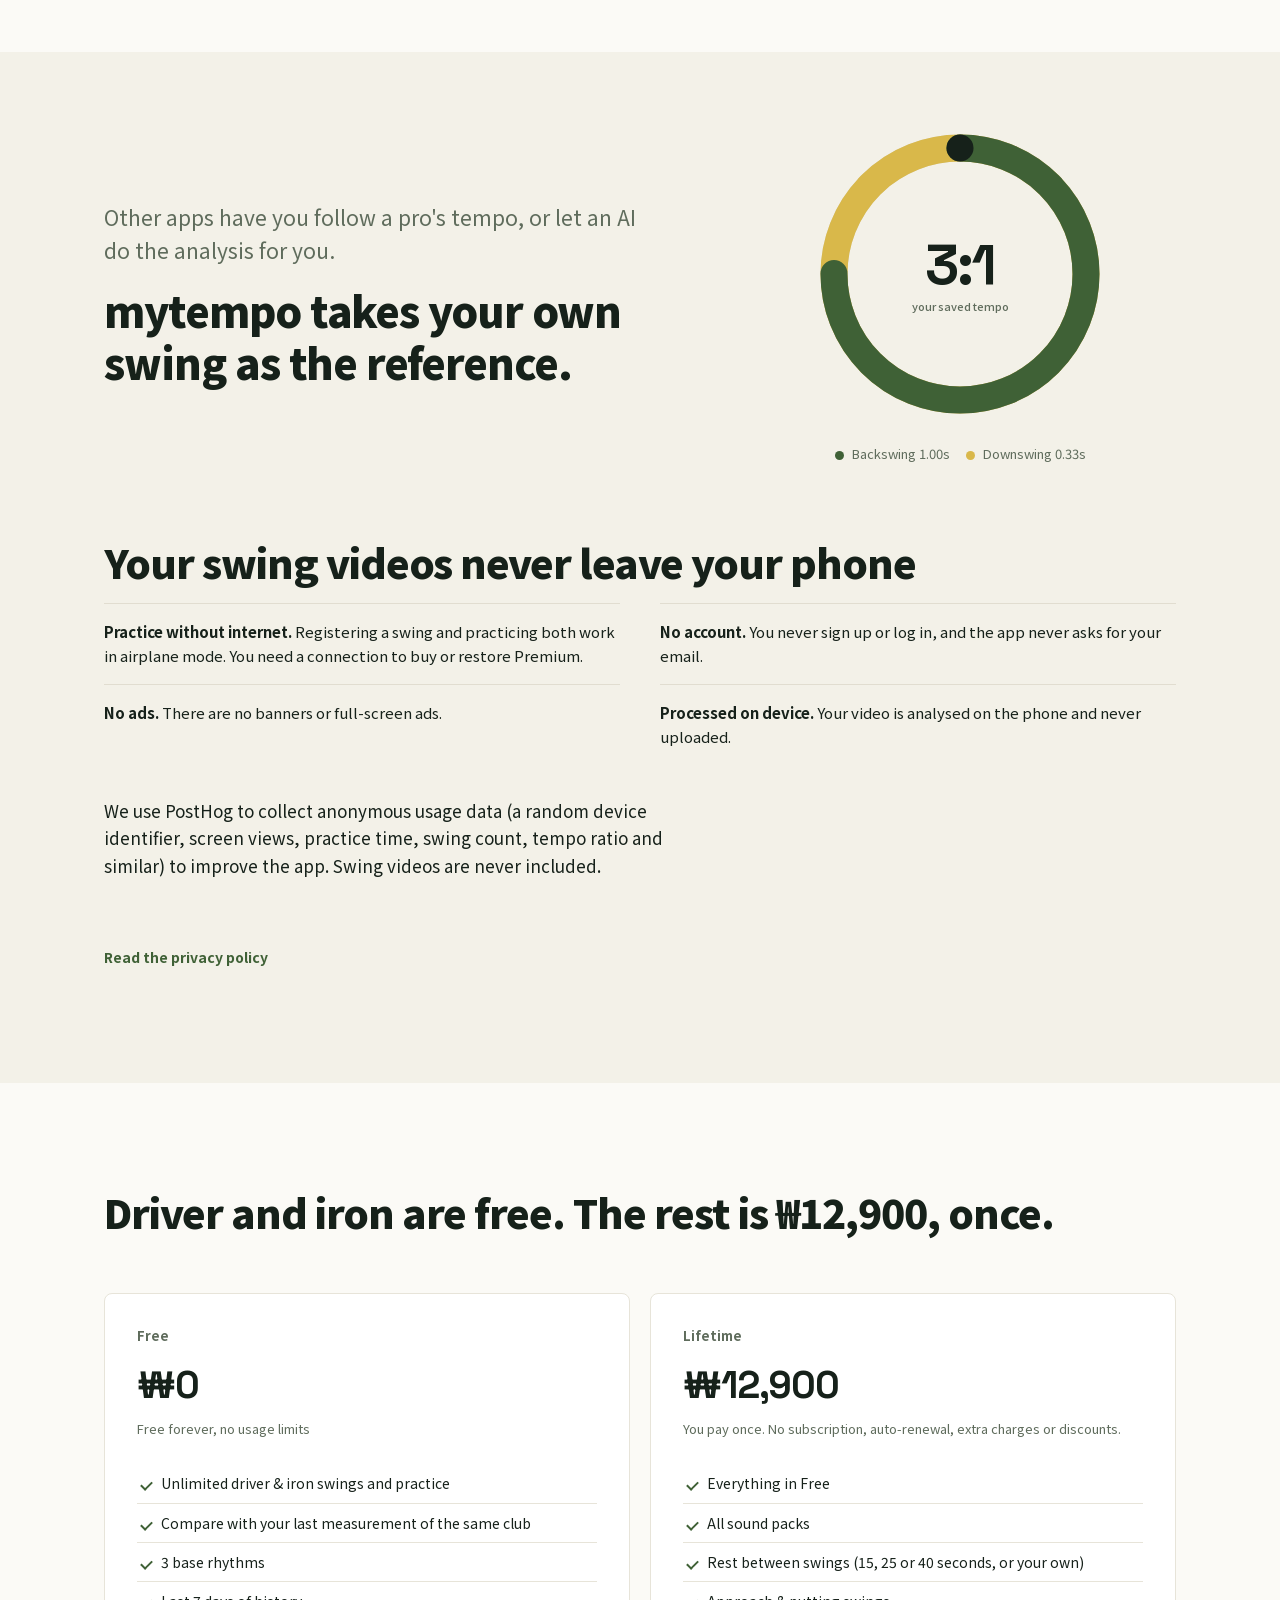
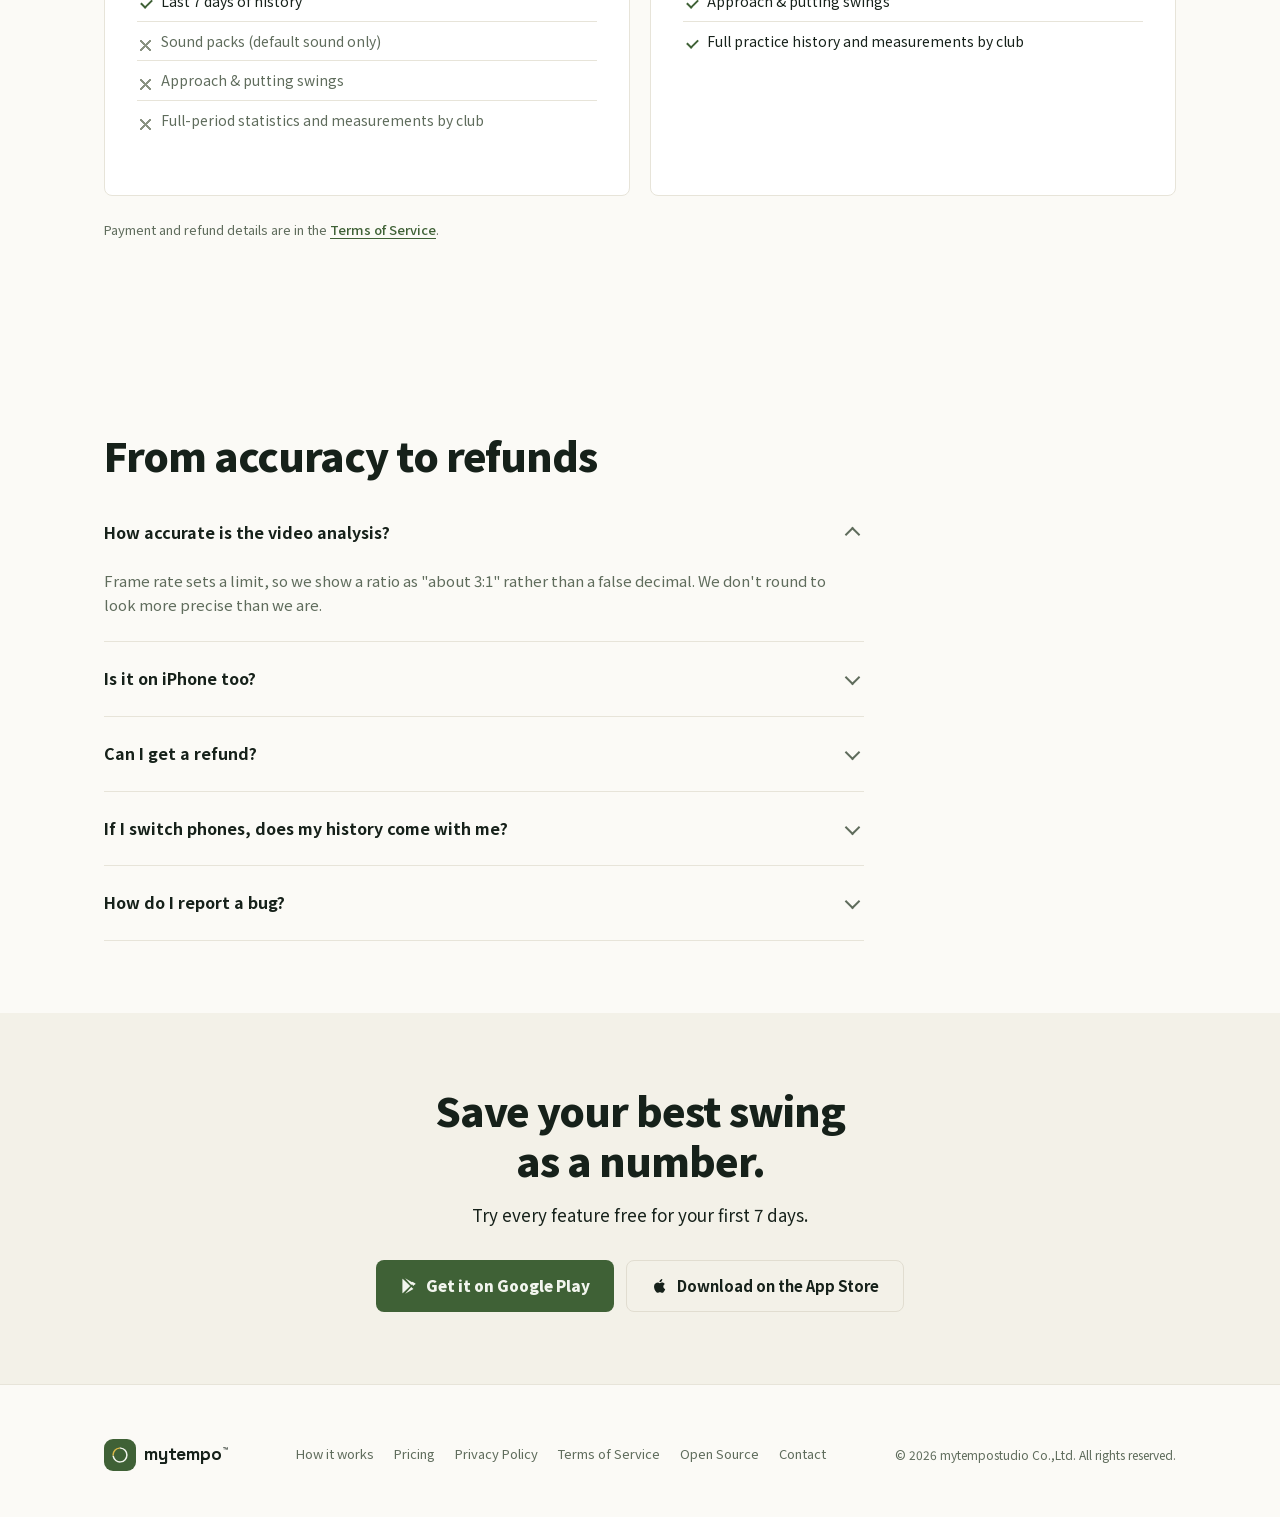
==== commit 6dfeaf54: "copy(landing): 합치면서 브랜치 쪽으로 되돌아간 11-09 「인터넷 없이 연습」 문구를 다시 살림 launch-store-buttons의 main 병합(11-10)에서 " ====
--- a/en/index.html
+++ b/en/index.html
@@ -5,9 +5,9 @@
 <meta http-equiv="Content-Security-Policy" content="default-src 'self'; script-src 'self' 'sha256-woPlmpRkM1gqbswL9fDu/2VmFfqWz5HU817QuhK3Z4E=' 'sha256-KyHRJxmzaXodE8qSvsw2/BHRthdQx7RH0iosEl5xlU0='; style-src 'self' 'unsafe-inline'; img-src 'self' data:; font-src 'self'; connect-src 'self' https://qmpvnjoefkskmykwudxp.supabase.co; form-action 'self'; base-uri 'none'; object-src 'none';">
 <meta name="viewport" content="width=device-width, initial-scale=1">
 <title>The tempo of your best swing · mytempo</title>
-<meta name="description" content="Mark three points and the one swing of your life is saved as your own number. A fully offline golf tempo trainer with no account and no ads.">
+<meta name="description" content="Mark three points and the one swing of your life is saved as your own number. A golf tempo trainer you can practice with offline, with no account and no ads.">
 <meta property="og:title" content="The tempo of your best swing · mytempo">
-<meta property="og:description" content="Not a pro's tempo. Yours. Fully offline, no ads.">
+<meta property="og:description" content="Not a pro's tempo. Yours. Practice offline, no ads.">
 <meta property="og:type" content="website">
 <meta property="og:url" content="https://mytempo.co.kr/en/">
 <meta property="og:image" content="https://mytempo.co.kr/assets/og-en.png">
@@ -162,7 +162,7 @@
     <h2 class="section-title">Your swing videos never leave your phone</h2>
     <div class="trust-grid">
       <div class="trust-item">
-        <p><b>Fully offline.</b> Every feature works in airplane mode, too.</p>
+        <p><b>Practice without internet.</b> Registering a swing and practicing both work in airplane mode. You need a connection to buy or restore Premium.</p>
       </div>
       <div class="trust-item">
         <p><b>No account.</b> You never sign up or log in, and the app never asks for your email.</p>
